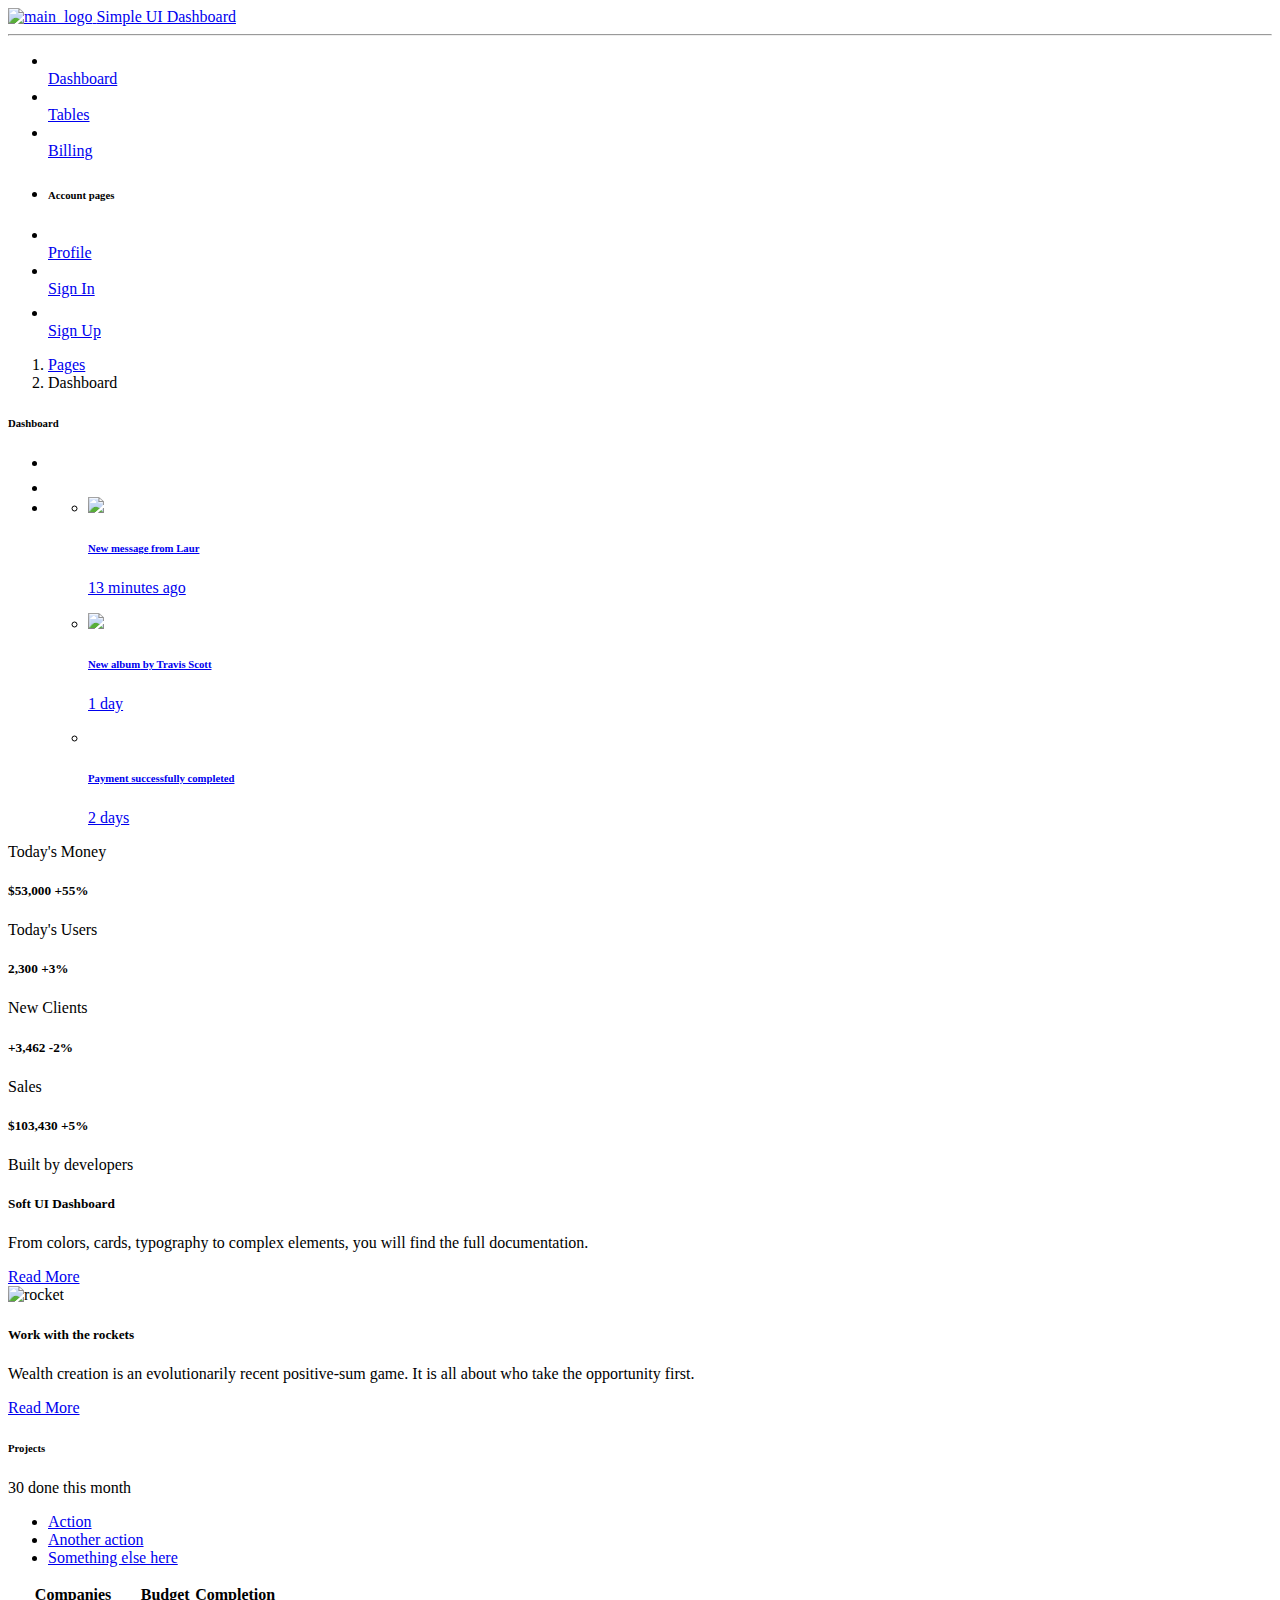
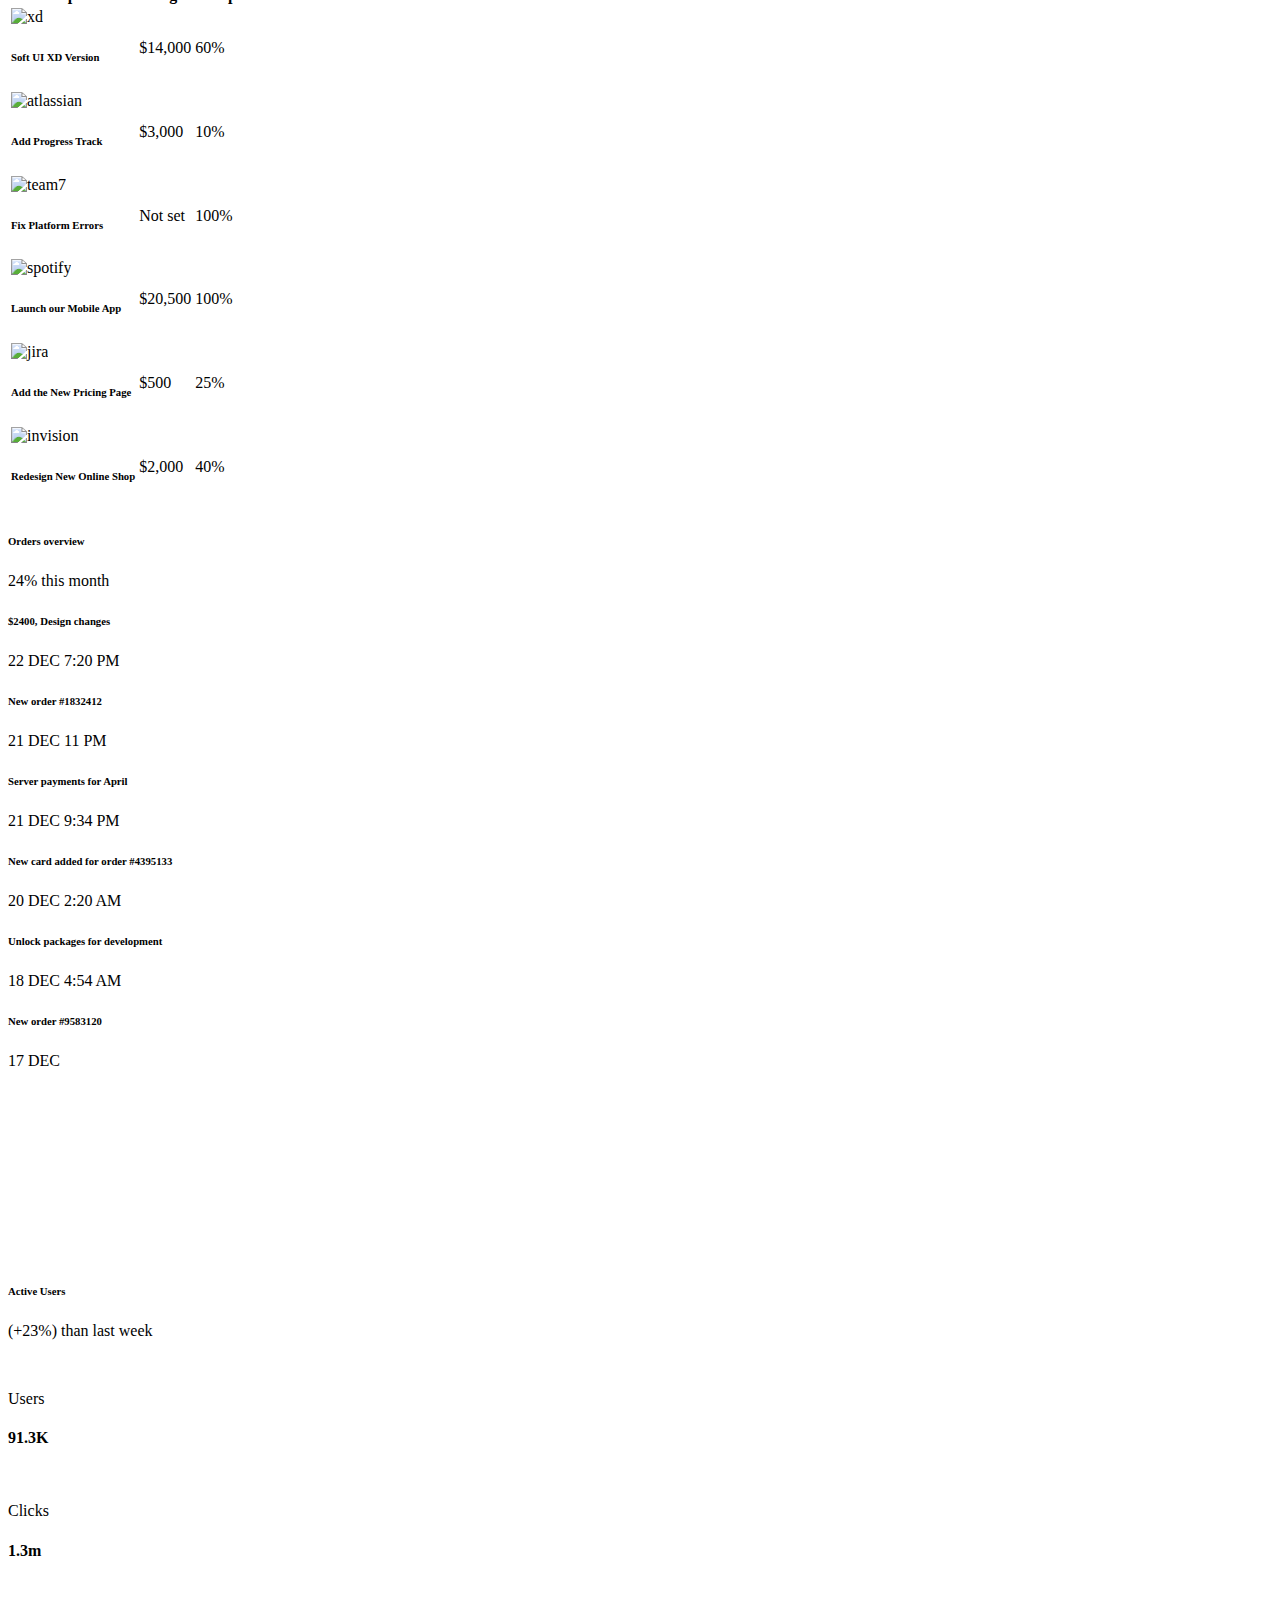
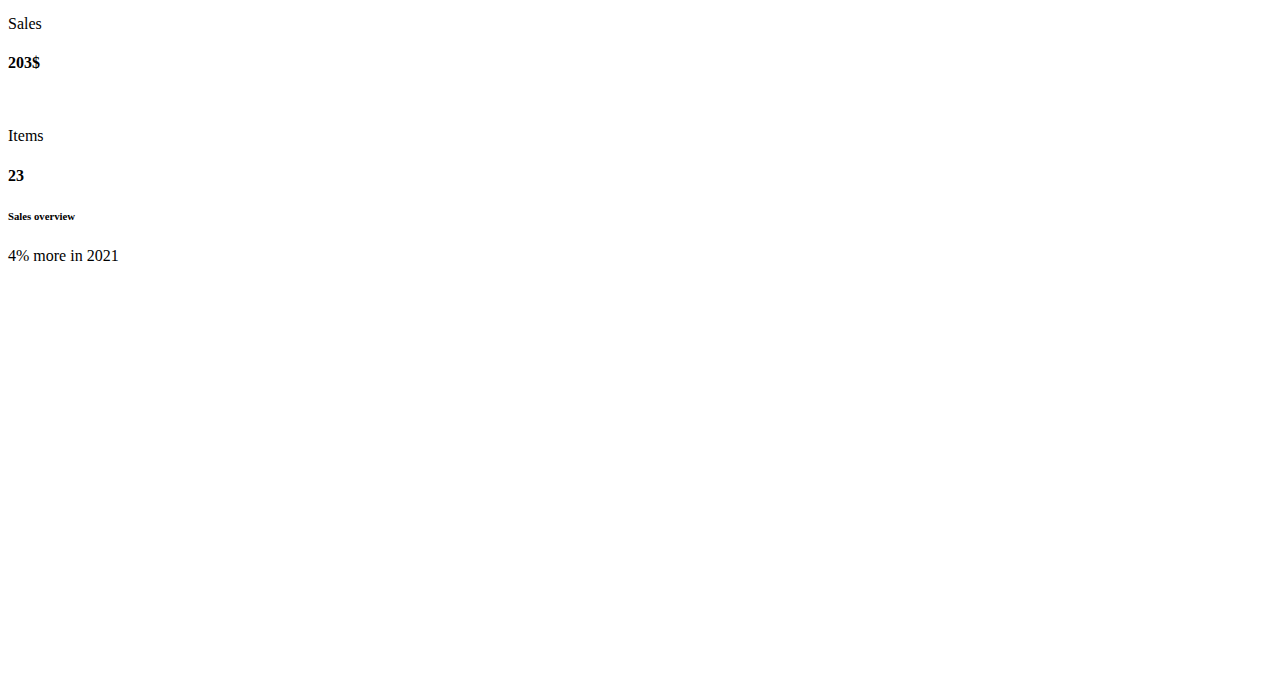
==== index.html @ 433b6c91 "fixed file names again" ====
<!DOCTYPE html>
<html lang="en">

<head>
  <meta charset="utf-8" />
  <meta name="viewport" content="width=device-width, initial-scale=1, shrink-to-fit=no">
  <link rel="apple-touch-icon" sizes="76x76" href="../assets/img/apple-icon.png">
  <link rel="icon" type="image/png" href="../assets/img/favicon.png">
  <title>
    Soft UI Dashboard by Creative Tim
  </title>
  <!--     Fonts and icons     -->
  <link href="https://fonts.googleapis.com/css?family=Open+Sans:300,400,600,700" rel="stylesheet" />
  <!-- Nucleo Icons -->
  <link href="../assets/css/nucleo-icons.css" rel="stylesheet" />
  <link href="../assets/css/nucleo-svg.css" rel="stylesheet" />
  <!-- Font Awesome Icons -->
  <script src="https://kit.fontawesome.com/42d5adcbca.js" crossorigin="anonymous"></script>
  <link href="../assets/css/nucleo-svg.css" rel="stylesheet" />
  <!-- CSS Files -->
  <link id="pagestyle" href="../assets/css/soft-ui-dashboard.css?v=1.0.7" rel="stylesheet" />
  <!-- Nepcha Analytics (nepcha.com) -->
  <!-- Nepcha is a easy-to-use web analytics. No cookies and fully compliant with GDPR, CCPA and PECR. -->
  <script defer data-site="YOUR_DOMAIN_HERE" src="https://api.nepcha.com/js/nepcha-analytics.js"></script>
</head>

<body class="g-sidenav-show  bg-gray-100">
  <aside class="sidenav navbar navbar-vertical navbar-expand-xs border-0 border-radius-xl my-3 fixed-start ms-3 " id="sidenav-main">
    <div class="sidenav-header">
      <i class="fas fa-times p-3 cursor-pointer text-secondary opacity-5 position-absolute end-0 top-0 d-none d-xl-none" aria-hidden="true" id="iconSidenav"></i>
      <a class="navbar-brand m-0" href=" https://demos.creative-tim.com/soft-ui-dashboard/pages/dashboard.html " target="_blank">
        <img src="../assets/img/logo-ct-dark.png" class="navbar-brand-img h-100" alt="main_logo">
        <span class="ms-1 font-weight-bold">Simple UI Dashboard</span>
      </a>
    </div>
    <hr class="horizontal dark mt-0">
    <div class="collapse navbar-collapse  w-auto " id="sidenav-collapse-main">
      <ul class="navbar-nav">
        <li class="nav-item">
          <a class="nav-link  active" href="../pages/dashboard.html">
            <div class="icon icon-shape icon-sm shadow border-radius-md bg-white text-center me-2 d-flex align-items-center justify-content-center">
              <svg width="12px" height="12px" viewBox="0 0 45 40" version="1.1" xmlns="http://www.w3.org/2000/svg" xmlns:xlink="http://www.w3.org/1999/xlink">
                <title>shop </title>
                <g stroke="none" stroke-width="1" fill="none" fill-rule="evenodd">
                  <g transform="translate(-1716.000000, -439.000000)" fill="#FFFFFF" fill-rule="nonzero">
                    <g transform="translate(1716.000000, 291.000000)">
                      <g transform="translate(0.000000, 148.000000)">
                        <path class="color-background opacity-6" d="M46.7199583,10.7414583 L40.8449583,0.949791667 C40.4909749,0.360605034 39.8540131,0 39.1666667,0 L7.83333333,0 C7.1459869,0 6.50902508,0.360605034 6.15504167,0.949791667 L0.280041667,10.7414583 C0.0969176761,11.0460037 -1.23209662e-05,11.3946378 -1.23209662e-05,11.75 C-0.00758042603,16.0663731 3.48367543,19.5725301 7.80004167,19.5833333 L7.81570833,19.5833333 C9.75003686,19.5882688 11.6168794,18.8726691 13.0522917,17.5760417 C16.0171492,20.2556967 20.5292675,20.2556967 23.494125,17.5760417 C26.4604562,20.2616016 30.9794188,20.2616016 33.94575,17.5760417 C36.2421905,19.6477597 39.5441143,20.1708521 42.3684437,18.9103691 C45.1927731,17.649886 47.0084685,14.8428276 47.0000295,11.75 C47.0000295,11.3946378 46.9030823,11.0460037 46.7199583,10.7414583 Z"></path>
                        <path class="color-background" d="M39.198,22.4912623 C37.3776246,22.4928106 35.5817531,22.0149171 33.951625,21.0951667 L33.92225,21.1107282 C31.1430221,22.6838032 27.9255001,22.9318916 24.9844167,21.7998837 C24.4750389,21.605469 23.9777983,21.3722567 23.4960833,21.1018359 L23.4745417,21.1129513 C20.6961809,22.6871153 17.4786145,22.9344611 14.5386667,21.7998837 C14.029926,21.6054643 13.533337,21.3722507 13.0522917,21.1018359 C11.4250962,22.0190609 9.63246555,22.4947009 7.81570833,22.4912623 C7.16510551,22.4842162 6.51607673,22.4173045 5.875,22.2911849 L5.875,44.7220845 C5.875,45.9498589 6.7517757,46.9451667 7.83333333,46.9451667 L19.5833333,46.9451667 L19.5833333,33.6066734 L27.4166667,33.6066734 L27.4166667,46.9451667 L39.1666667,46.9451667 C40.2482243,46.9451667 41.125,45.9498589 41.125,44.7220845 L41.125,22.2822926 C40.4887822,22.4116582 39.8442868,22.4815492 39.198,22.4912623 Z"></path>
                      </g>
                    </g>
                  </g>
                </g>
              </svg>
            </div>
            <span class="nav-link-text ms-1">Dashboard</span>
          </a>
        </li>
        <li class="nav-item">
          <a class="nav-link  " href="../pages/tables.html">
            <div class="icon icon-shape icon-sm shadow border-radius-md bg-white text-center me-2 d-flex align-items-center justify-content-center">
              <svg width="12px" height="12px" viewBox="0 0 42 42" version="1.1" xmlns="http://www.w3.org/2000/svg" xmlns:xlink="http://www.w3.org/1999/xlink">
                <title>office</title>
                <g stroke="none" stroke-width="1" fill="none" fill-rule="evenodd">
                  <g transform="translate(-1869.000000, -293.000000)" fill="#FFFFFF" fill-rule="nonzero">
                    <g transform="translate(1716.000000, 291.000000)">
                      <g id="office" transform="translate(153.000000, 2.000000)">
                        <path class="color-background opacity-6" d="M12.25,17.5 L8.75,17.5 L8.75,1.75 C8.75,0.78225 9.53225,0 10.5,0 L31.5,0 C32.46775,0 33.25,0.78225 33.25,1.75 L33.25,12.25 L29.75,12.25 L29.75,3.5 L12.25,3.5 L12.25,17.5 Z"></path>
                        <path class="color-background" d="M40.25,14 L24.5,14 C23.53225,14 22.75,14.78225 22.75,15.75 L22.75,38.5 L19.25,38.5 L19.25,22.75 C19.25,21.78225 18.46775,21 17.5,21 L1.75,21 C0.78225,21 0,21.78225 0,22.75 L0,40.25 C0,41.21775 0.78225,42 1.75,42 L40.25,42 C41.21775,42 42,41.21775 42,40.25 L42,15.75 C42,14.78225 41.21775,14 40.25,14 Z M12.25,36.75 L7,36.75 L7,33.25 L12.25,33.25 L12.25,36.75 Z M12.25,29.75 L7,29.75 L7,26.25 L12.25,26.25 L12.25,29.75 Z M35,36.75 L29.75,36.75 L29.75,33.25 L35,33.25 L35,36.75 Z M35,29.75 L29.75,29.75 L29.75,26.25 L35,26.25 L35,29.75 Z M35,22.75 L29.75,22.75 L29.75,19.25 L35,19.25 L35,22.75 Z"></path>
                      </g>
                    </g>
                  </g>
                </g>
              </svg>
            </div>
            <span class="nav-link-text ms-1">Tables</span>
          </a>
        </li>
        <li class="nav-item">
          <a class="nav-link  " href="../pages/billing.html">
            <div class="icon icon-shape icon-sm shadow border-radius-md bg-white text-center me-2 d-flex align-items-center justify-content-center">
              <svg width="12px" height="12px" viewBox="0 0 43 36" version="1.1" xmlns="http://www.w3.org/2000/svg" xmlns:xlink="http://www.w3.org/1999/xlink">
                <title>credit-card</title>
                <g stroke="none" stroke-width="1" fill="none" fill-rule="evenodd">
                  <g transform="translate(-2169.000000, -745.000000)" fill="#FFFFFF" fill-rule="nonzero">
                    <g transform="translate(1716.000000, 291.000000)">
                      <g transform="translate(453.000000, 454.000000)">
                        <path class="color-background opacity-6" d="M43,10.7482083 L43,3.58333333 C43,1.60354167 41.3964583,0 39.4166667,0 L3.58333333,0 C1.60354167,0 0,1.60354167 0,3.58333333 L0,10.7482083 L43,10.7482083 Z"></path>
                        <path class="color-background" d="M0,16.125 L0,32.25 C0,34.2297917 1.60354167,35.8333333 3.58333333,35.8333333 L39.4166667,35.8333333 C41.3964583,35.8333333 43,34.2297917 43,32.25 L43,16.125 L0,16.125 Z M19.7083333,26.875 L7.16666667,26.875 L7.16666667,23.2916667 L19.7083333,23.2916667 L19.7083333,26.875 Z M35.8333333,26.875 L28.6666667,26.875 L28.6666667,23.2916667 L35.8333333,23.2916667 L35.8333333,26.875 Z"></path>
                      </g>
                    </g>
                  </g>
                </g>
              </svg>
            </div>
            <span class="nav-link-text ms-1">Billing</span>
          </a>
        </li>
        <li class="nav-item mt-3">
          <h6 class="ps-4 ms-2 text-uppercase text-xs font-weight-bolder opacity-6">Account pages</h6>
        </li>
        <li class="nav-item">
          <a class="nav-link  " href="../pages/profile.html">
            <div class="icon icon-shape icon-sm shadow border-radius-md bg-white text-center me-2 d-flex align-items-center justify-content-center">
              <svg width="12px" height="12px" viewBox="0 0 46 42" version="1.1" xmlns="http://www.w3.org/2000/svg" xmlns:xlink="http://www.w3.org/1999/xlink">
                <title>customer-support</title>
                <g stroke="none" stroke-width="1" fill="none" fill-rule="evenodd">
                  <g transform="translate(-1717.000000, -291.000000)" fill="#FFFFFF" fill-rule="nonzero">
                    <g transform="translate(1716.000000, 291.000000)">
                      <g transform="translate(1.000000, 0.000000)">
                        <path class="color-background opacity-6" d="M45,0 L26,0 C25.447,0 25,0.447 25,1 L25,20 C25,20.379 25.214,20.725 25.553,20.895 C25.694,20.965 25.848,21 26,21 C26.212,21 26.424,20.933 26.6,20.8 L34.333,15 L45,15 C45.553,15 46,14.553 46,14 L46,1 C46,0.447 45.553,0 45,0 Z"></path>
                        <path class="color-background" d="M22.883,32.86 C20.761,32.012 17.324,31 13,31 C8.676,31 5.239,32.012 3.116,32.86 C1.224,33.619 0,35.438 0,37.494 L0,41 C0,41.553 0.447,42 1,42 L25,42 C25.553,42 26,41.553 26,41 L26,37.494 C26,35.438 24.776,33.619 22.883,32.86 Z"></path>
                        <path class="color-background" d="M13,28 C17.432,28 21,22.529 21,18 C21,13.589 17.411,10 13,10 C8.589,10 5,13.589 5,18 C5,22.529 8.568,28 13,28 Z"></path>
                      </g>
                    </g>
                  </g>
                </g>
              </svg>
            </div>
            <span class="nav-link-text ms-1">Profile</span>
          </a>
        </li>
        <li class="nav-item">
          <a class="nav-link  " href="../pages/sign-in.html">
            <div class="icon icon-shape icon-sm shadow border-radius-md bg-white text-center me-2 d-flex align-items-center justify-content-center">
              <svg width="12px" height="12px" viewBox="0 0 40 44" version="1.1" xmlns="http://www.w3.org/2000/svg" xmlns:xlink="http://www.w3.org/1999/xlink">
                <title>document</title>
                <g stroke="none" stroke-width="1" fill="none" fill-rule="evenodd">
                  <g transform="translate(-1870.000000, -591.000000)" fill="#FFFFFF" fill-rule="nonzero">
                    <g transform="translate(1716.000000, 291.000000)">
                      <g transform="translate(154.000000, 300.000000)">
                        <path class="color-background opacity-6" d="M40,40 L36.3636364,40 L36.3636364,3.63636364 L5.45454545,3.63636364 L5.45454545,0 L38.1818182,0 C39.1854545,0 40,0.814545455 40,1.81818182 L40,40 Z"></path>
                        <path class="color-background" d="M30.9090909,7.27272727 L1.81818182,7.27272727 C0.814545455,7.27272727 0,8.08727273 0,9.09090909 L0,41.8181818 C0,42.8218182 0.814545455,43.6363636 1.81818182,43.6363636 L30.9090909,43.6363636 C31.9127273,43.6363636 32.7272727,42.8218182 32.7272727,41.8181818 L32.7272727,9.09090909 C32.7272727,8.08727273 31.9127273,7.27272727 30.9090909,7.27272727 Z M18.1818182,34.5454545 L7.27272727,34.5454545 L7.27272727,30.9090909 L18.1818182,30.9090909 L18.1818182,34.5454545 Z M25.4545455,27.2727273 L7.27272727,27.2727273 L7.27272727,23.6363636 L25.4545455,23.6363636 L25.4545455,27.2727273 Z M25.4545455,20 L7.27272727,20 L7.27272727,16.3636364 L25.4545455,16.3636364 L25.4545455,20 Z"></path>
                      </g>
                    </g>
                  </g>
                </g>
              </svg>
            </div>
           <span class="nav-link-text ms-1">Sign In</span>
          </a>
        </li>
        <li class="nav-item">
          <a class="nav-link  " href="../pages/sign-up.html">
            <div class="icon icon-shape icon-sm shadow border-radius-md bg-white text-center me-2 d-flex align-items-center justify-content-center">
              <svg width="12px" height="20px" viewBox="0 0 40 40" version="1.1" xmlns="http://www.w3.org/2000/svg" xmlns:xlink="http://www.w3.org/1999/xlink">
                <title>spaceship</title>
                <g stroke="none" stroke-width="1" fill="none" fill-rule="evenodd">
                  <g transform="translate(-1720.000000, -592.000000)" fill="#FFFFFF" fill-rule="nonzero">
                    <g transform="translate(1716.000000, 291.000000)">
                      <g transform="translate(4.000000, 301.000000)">
                        <path class="color-background" d="M39.3,0.706666667 C38.9660984,0.370464027 38.5048767,0.192278529 38.0316667,0.216666667 C14.6516667,1.43666667 6.015,22.2633333 5.93166667,22.4733333 C5.68236407,23.0926189 5.82664679,23.8009159 6.29833333,24.2733333 L15.7266667,33.7016667 C16.2013871,34.1756798 16.9140329,34.3188658 17.535,34.065 C17.7433333,33.98 38.4583333,25.2466667 39.7816667,1.97666667 C39.8087196,1.50414529 39.6335979,1.04240574 39.3,0.706666667 Z M25.69,19.0233333 C24.7367525,19.9768687 23.3029475,20.2622391 22.0572426,19.7463614 C20.8115377,19.2304837 19.9992882,18.0149658 19.9992882,16.6666667 C19.9992882,15.3183676 20.8115377,14.1028496 22.0572426,13.5869719 C23.3029475,13.0710943 24.7367525,13.3564646 25.69,14.31 C26.9912731,15.6116662 26.9912731,17.7216672 25.69,19.0233333 L25.69,19.0233333 Z"></path>
                        <path class="color-background opacity-6" d="M1.855,31.4066667 C3.05106558,30.2024182 4.79973884,29.7296005 6.43969145,30.1670277 C8.07964407,30.6044549 9.36054508,31.8853559 9.7979723,33.5253085 C10.2353995,35.1652612 9.76258177,36.9139344 8.55833333,38.11 C6.70666667,39.9616667 0,40 0,40 C0,40 0,33.2566667 1.855,31.4066667 Z"></path>
                        <path class="color-background opacity-6" d="M17.2616667,3.90166667 C12.4943643,3.07192755 7.62174065,4.61673894 4.20333333,8.04166667 C3.31200265,8.94126033 2.53706177,9.94913142 1.89666667,11.0416667 C1.5109569,11.6966059 1.61721591,12.5295394 2.155,13.0666667 L5.47,16.3833333 C8.55036617,11.4946947 12.5559074,7.25476565 17.2616667,3.90166667 L17.2616667,3.90166667 Z"></path>
                        <path class="color-background opacity-6" d="M36.0983333,22.7383333 C36.9280725,27.5056357 35.3832611,32.3782594 31.9583333,35.7966667 C31.0587397,36.6879974 30.0508686,37.4629382 28.9583333,38.1033333 C28.3033941,38.4890431 27.4704606,38.3827841 26.9333333,37.845 L23.6166667,34.53 C28.5053053,31.4496338 32.7452344,27.4440926 36.0983333,22.7383333 L36.0983333,22.7383333 Z"></path>
                      </g>
                    </g>
                  </g>
                </g>
              </svg>
            </div>
            <span class="nav-link-text ms-1">Sign Up</span>
          </a>
        </li>
      </ul>
    </div>
  </aside>



  <main class="main-content position-relative max-height-vh-100 h-100 border-radius-lg ">
    <!-- Navbar -->
    <nav class="navbar navbar-main navbar-expand-lg px-0 mx-4 shadow-none border-radius-xl" id="navbarBlur" navbar-scroll="true">
      <div class="container-fluid py-1 px-3">
        <nav aria-label="breadcrumb">
          <ol class="breadcrumb bg-transparent mb-0 pb-0 pt-1 px-0 me-sm-6 me-5">
            <li class="breadcrumb-item text-sm"><a class="opacity-5 text-dark" href="javascript:;">Pages</a></li>
            <li class="breadcrumb-item text-sm text-dark active" aria-current="page">Dashboard</li>
          </ol>
          <h6 class="font-weight-bolder mb-0">Dashboard</h6>
        </nav>
        <div class="collapse navbar-collapse mt-sm-0 mt-2 me-md-0 me-sm-4" id="navbar">
          <div class="ms-md-auto pe-md-3 d-flex align-items-center">
          </div>
          <ul class="navbar-nav  justify-content-end">

            <li class="nav-item d-xl-none ps-3 d-flex align-items-center">
              <a href="javascript:;" class="nav-link text-body p-0" id="iconNavbarSidenav">
                <div class="sidenav-toggler-inner">
                  <i class="sidenav-toggler-line"></i>
                  <i class="sidenav-toggler-line"></i>
                  <i class="sidenav-toggler-line"></i>
                </div>
              </a>
            </li>
            <li class="nav-item px-3 d-flex align-items-center">
              <a href="javascript:;" class="nav-link text-body p-0">
                <i class="fa fa-cog fixed-plugin-button-nav cursor-pointer"></i>
              </a>
            </li>
            <li class="nav-item dropdown pe-2 d-flex align-items-center">
              <a href="javascript:;" class="nav-link text-body p-0" id="dropdownMenuButton" data-bs-toggle="dropdown" aria-expanded="false">
                <i class="fa fa-bell cursor-pointer"></i>
              </a>
              <ul class="dropdown-menu  dropdown-menu-end  px-2 py-3 me-sm-n4" aria-labelledby="dropdownMenuButton">
                <li class="mb-2">
                  <a class="dropdown-item border-radius-md" href="javascript:;">
                    <div class="d-flex py-1">
                      <div class="my-auto">
                        <img src="../assets/img/team-2.jpg" class="avatar avatar-sm  me-3 ">
                      </div>
                      <div class="d-flex flex-column justify-content-center">
                        <h6 class="text-sm font-weight-normal mb-1">
                          <span class="font-weight-bold">New message</span> from Laur
                        </h6>
                        <p class="text-xs text-secondary mb-0 ">
                          <i class="fa fa-clock me-1"></i>
                          13 minutes ago
                        </p>
                      </div>
                    </div>
                  </a>
                </li>
                <li class="mb-2">
                  <a class="dropdown-item border-radius-md" href="javascript:;">
                    <div class="d-flex py-1">
                      <div class="my-auto">
                        <img src="../assets/img/small-logos/logo-spotify.svg" class="avatar avatar-sm bg-gradient-dark  me-3 ">
                      </div>
                      <div class="d-flex flex-column justify-content-center">
                        <h6 class="text-sm font-weight-normal mb-1">
                          <span class="font-weight-bold">New album</span> by Travis Scott
                        </h6>
                        <p class="text-xs text-secondary mb-0 ">
                          <i class="fa fa-clock me-1"></i>
                          1 day
                        </p>
                      </div>
                    </div>
                  </a>
                </li>
                <li>
                  <a class="dropdown-item border-radius-md" href="javascript:;">
                    <div class="d-flex py-1">
                      <div class="avatar avatar-sm bg-gradient-secondary  me-3  my-auto">
                        <svg width="12px" height="12px" viewBox="0 0 43 36" version="1.1" xmlns="http://www.w3.org/2000/svg" xmlns:xlink="http://www.w3.org/1999/xlink">
                          <title>credit-card</title>
                          <g stroke="none" stroke-width="1" fill="none" fill-rule="evenodd">
                            <g transform="translate(-2169.000000, -745.000000)" fill="#FFFFFF" fill-rule="nonzero">
                              <g transform="translate(1716.000000, 291.000000)">
                                <g transform="translate(453.000000, 454.000000)">
                                  <path class="color-background" d="M43,10.7482083 L43,3.58333333 C43,1.60354167 41.3964583,0 39.4166667,0 L3.58333333,0 C1.60354167,0 0,1.60354167 0,3.58333333 L0,10.7482083 L43,10.7482083 Z" opacity="0.593633743"></path>
                                  <path class="color-background" d="M0,16.125 L0,32.25 C0,34.2297917 1.60354167,35.8333333 3.58333333,35.8333333 L39.4166667,35.8333333 C41.3964583,35.8333333 43,34.2297917 43,32.25 L43,16.125 L0,16.125 Z M19.7083333,26.875 L7.16666667,26.875 L7.16666667,23.2916667 L19.7083333,23.2916667 L19.7083333,26.875 Z M35.8333333,26.875 L28.6666667,26.875 L28.6666667,23.2916667 L35.8333333,23.2916667 L35.8333333,26.875 Z"></path>
                                </g>
                              </g>
                            </g>
                          </g>
                        </svg>
                      </div>
                      <div class="d-flex flex-column justify-content-center">
                        <h6 class="text-sm font-weight-normal mb-1">
                          Payment successfully completed
                        </h6>
                        <p class="text-xs text-secondary mb-0 ">
                          <i class="fa fa-clock me-1"></i>
                          2 days
                        </p>
                      </div>
                    </div>
                  </a>
                </li>
              </ul>
            </li>
          </ul>
        </div>
      </div>
    </nav>
    <!-- End Navbar -->



    <div class="container-fluid py-4">


      <div class="row">


        <div class="col-xl-3 col-sm-6 mb-xl-0 mb-4">
          <div class="card">
            <div class="card-body p-3">
              <div class="row">
                <div class="col-8">
                  <div class="numbers">
                    <p class="text-sm mb-0 text-capitalize font-weight-bold">Today's Money</p>
                    <h5 class="font-weight-bolder mb-0">
                      $53,000
                      <span class="text-success text-sm font-weight-bolder">+55%</span>
                    </h5>
                  </div>
                </div>
              </div>
            </div>
          </div>
        </div>


        <div class="col-xl-3 col-sm-6 mb-xl-0 mb-4">
          <div class="card">
            <div class="card-body p-3">
              <div class="row">
                <div class="col-8">
                  <div class="numbers">
                    <p class="text-sm mb-0 text-capitalize font-weight-bold">Today's Users</p>
                    <h5 class="font-weight-bolder mb-0">
                      2,300
                      <span class="text-success text-sm font-weight-bolder">+3%</span>
                    </h5>
                  </div>
                </div>
              </div>
            </div>
          </div>
        </div>


        <div class="col-xl-3 col-sm-6 mb-xl-0 mb-4">
          <div class="card">
            <div class="card-body p-3">
              <div class="row">
                <div class="col-8">
                  <div class="numbers">
                    <p class="text-sm mb-0 text-capitalize font-weight-bold">New Clients</p>
                    <h5 class="font-weight-bolder mb-0">
                      +3,462
                      <span class="text-danger text-sm font-weight-bolder">-2%</span>
                    </h5>
                  </div>
                </div>
              </div>
            </div>
          </div>
        </div>


        <div class="col-xl-3 col-sm-6">
          <div class="card">
            <div class="card-body p-3">
              <div class="row">
                <div class="col-8">
                  <div class="numbers">
                    <p class="text-sm mb-0 text-capitalize font-weight-bold">Sales</p>
                    <h5 class="font-weight-bolder mb-0">
                      $103,430
                      <span class="text-success text-sm font-weight-bolder">+5%</span>
                    </h5>
                  </div>
                </div>
              </div>
            </div>
          </div>
        </div>


      </div>


      <div class="row mt-4">


        <div class="col-lg-7 mb-lg-0 mb-4">
          <div class="card">
            <div class="card-body p-3">
              <div class="row">
                <div class="col-lg-6">
                  <div class="d-flex flex-column h-100">
                    <p class="mb-1 pt-2 text-bold">Built by developers</p>
                    <h5 class="font-weight-bolder">Soft UI Dashboard</h5>
                    <p class="mb-5">From colors, cards, typography to complex elements, you will find the full documentation.</p>
                    <a class="text-body text-sm font-weight-bold mb-0 icon-move-right mt-auto" href="javascript:;">
                      Read More
                      <i class="fas fa-arrow-right text-sm ms-1" aria-hidden="true"></i>
                    </a>
                  </div>
                </div>
                <div class="col-lg-5 ms-auto text-center mt-5 mt-lg-0">
                  <div class="bg-gradient-primary border-radius-lg h-100">
                    <div class="position-relative d-flex align-items-center justify-content-center h-100">
                      <img class="w-100 position-relative z-index-2 pt-4" src="../assets/img/illustrations/rocket-white.png" alt="rocket">
                    </div>
                  </div>
                </div>
              </div>
            </div>
          </div>
        </div>


        <div class="col-lg-5">
          <div class="card h-100 p-3">
            <div class="overflow-hidden position-relative border-radius-lg bg-cover h-100" style="background-image: url('../assets/img/ivancik.jpg');">
              <span class="mask bg-gradient-dark"></span>
              <div class="card-body position-relative z-index-1 d-flex flex-column h-100 p-3">
                <h5 class="text-white font-weight-bolder mb-4 pt-2">Work with the rockets</h5>
                <p class="text-white">Wealth creation is an evolutionarily recent positive-sum game. It is all about who take the opportunity first.</p>
                <a class="text-white text-sm font-weight-bold mb-0 icon-move-right mt-auto" href="javascript:;">
                  Read More
                  <i class="fas fa-arrow-right text-sm ms-1" aria-hidden="true"></i>
                </a>
              </div>
            </div>
          </div>
        </div>


      </div>


  


      <div class="row my-4">
        <div class="col-lg-8 col-md-6 mb-md-0 mb-4">
          <div class="card">
            <div class="card-header pb-0">
              <div class="row">


                <div class="col-lg-6 col-7">
                  <h6>Projects</h6>
                  <p class="text-sm mb-0">
                    <i class="fa fa-check text-info" aria-hidden="true"></i>
                    <span class="font-weight-bold ms-1">30 done</span> this month
                  </p>
                </div>


                <div class="col-lg-6 col-5 my-auto text-end">
                  <div class="dropdown float-lg-end pe-4">
                    <a class="cursor-pointer" id="dropdownTable" data-bs-toggle="dropdown" aria-expanded="false">
                      <i class="fa fa-ellipsis-v text-secondary"></i>
                    </a>
                    <ul class="dropdown-menu px-2 py-3 ms-sm-n4 ms-n5" aria-labelledby="dropdownTable">
                      <li><a class="dropdown-item border-radius-md" href="javascript:;">Action</a></li>
                      <li><a class="dropdown-item border-radius-md" href="javascript:;">Another action</a></li>
                      <li><a class="dropdown-item border-radius-md" href="javascript:;">Something else here</a></li>
                    </ul>
                  </div>
                </div>
              </div>
            </div>


            <div class="card-body px-0 pb-2">
              <div class="table-responsive">
                <table class="table align-items-center mb-0">
                  <thead>
                    <tr>
                      <th class="text-uppercase text-secondary text-xxs font-weight-bolder opacity-7">Companies</th>
                      <th class="text-center text-uppercase text-secondary text-xxs font-weight-bolder opacity-7">Budget</th>
                      <th class="text-center text-uppercase text-secondary text-xxs font-weight-bolder opacity-7">Completion</th>
                    </tr>
                  </thead>
                  
                  <tbody>
                    <tr>
                      <td>
                        <div class="d-flex px-2 py-1">
                          <div>
                            <img src="../assets/img/small-logos/logo-xd.svg" class="avatar avatar-sm me-3" alt="xd">
                          </div>
                          <div class="d-flex flex-column justify-content-center">
                            <h6 class="mb-0 text-sm">Soft UI XD Version</h6>
                          </div>
                        </div>
                      </td>

                

                      <td class="align-middle text-center text-sm">
                        <span class="text-xs font-weight-bold"> $14,000 </span>
                      </td>

                      <td class="align-middle">
                        <div class="progress-wrapper w-75 mx-auto">
                          <div class="progress-info">
                            <div class="progress-percentage">
                              <span class="text-xs font-weight-bold">60%</span>
                            </div>
                          </div>
                          <div class="progress">
                            <div class="progress-bar bg-gradient-info w-60" role="progressbar" aria-valuenow="60" aria-valuemin="0" aria-valuemax="100"></div>
                          </div>
                        </div>
                      </td>
                    </tr>


                    <tr>
                      <td>
                        <div class="d-flex px-2 py-1">
                          <div>
                            <img src="../assets/img/small-logos/logo-atlassian.svg" class="avatar avatar-sm me-3" alt="atlassian">
                          </div>
                          <div class="d-flex flex-column justify-content-center">
                            <h6 class="mb-0 text-sm">Add Progress Track</h6>
                          </div>
                        </div>
                      </td>

                      <td class="align-middle text-center text-sm">
                        <span class="text-xs font-weight-bold"> $3,000 </span>
                      </td>
                      <td class="align-middle">
                        <div class="progress-wrapper w-75 mx-auto">
                          <div class="progress-info">
                            <div class="progress-percentage">
                              <span class="text-xs font-weight-bold">10%</span>
                            </div>
                          </div>
                          <div class="progress">
                            <div class="progress-bar bg-gradient-info w-10" role="progressbar" aria-valuenow="10" aria-valuemin="0" aria-valuemax="100"></div>
                          </div>
                        </div>
                      </td>
                    </tr>


                    <tr>
                      <td>
                        <div class="d-flex px-2 py-1">
                          <div>
                            <img src="../assets/img/small-logos/logo-slack.svg" class="avatar avatar-sm me-3" alt="team7">
                          </div>
                          <div class="d-flex flex-column justify-content-center">
                            <h6 class="mb-0 text-sm">Fix Platform Errors</h6>
                          </div>
                        </div>
                      </td>
                      
                      <td class="align-middle text-center text-sm">
                        <span class="text-xs font-weight-bold"> Not set </span>
                      </td>
                      <td class="align-middle">
                        <div class="progress-wrapper w-75 mx-auto">
                          <div class="progress-info">
                            <div class="progress-percentage">
                              <span class="text-xs font-weight-bold">100%</span>
                            </div>
                          </div>
                          <div class="progress">
                            <div class="progress-bar bg-gradient-success w-100" role="progressbar" aria-valuenow="100" aria-valuemin="0" aria-valuemax="100"></div>
                          </div>
                        </div>
                      </td>
                    </tr>


                    <tr>
                      <td>
                        <div class="d-flex px-2 py-1">
                          <div>
                            <img src="../assets/img/small-logos/logo-spotify.svg" class="avatar avatar-sm me-3" alt="spotify">
                          </div>
                          <div class="d-flex flex-column justify-content-center">
                            <h6 class="mb-0 text-sm">Launch our Mobile App</h6>
                          </div>
                        </div>
                      </td>
                     
                      <td class="align-middle text-center text-sm">
                        <span class="text-xs font-weight-bold"> $20,500 </span>
                      </td>
                      <td class="align-middle">
                        <div class="progress-wrapper w-75 mx-auto">
                          <div class="progress-info">
                            <div class="progress-percentage">
                              <span class="text-xs font-weight-bold">100%</span>
                            </div>
                          </div>
                          <div class="progress">
                            <div class="progress-bar bg-gradient-success w-100" role="progressbar" aria-valuenow="100" aria-valuemin="0" aria-valuemax="100"></div>
                          </div>
                        </div>
                      </td>
                    </tr>


                    <tr>
                      <td>
                        <div class="d-flex px-2 py-1">
                          <div>
                            <img src="../assets/img/small-logos/logo-jira.svg" class="avatar avatar-sm me-3" alt="jira">
                          </div>
                          <div class="d-flex flex-column justify-content-center">
                            <h6 class="mb-0 text-sm">Add the New Pricing Page</h6>
                          </div>
                        </div>
                      </td>
                    
                      <td class="align-middle text-center text-sm">
                        <span class="text-xs font-weight-bold"> $500 </span>
                      </td>
                      <td class="align-middle">
                        <div class="progress-wrapper w-75 mx-auto">
                          <div class="progress-info">
                            <div class="progress-percentage">
                              <span class="text-xs font-weight-bold">25%</span>
                            </div>
                          </div>
                          <div class="progress">
                            <div class="progress-bar bg-gradient-info w-25" role="progressbar" aria-valuenow="25" aria-valuemin="0" aria-valuemax="25"></div>
                          </div>
                        </div>
                      </td>
                    </tr>


                    <tr>
                      <td>
                        <div class="d-flex px-2 py-1">
                          <div>
                            <img src="../assets/img/small-logos/logo-invision.svg" class="avatar avatar-sm me-3" alt="invision">
                          </div>
                          <div class="d-flex flex-column justify-content-center">
                            <h6 class="mb-0 text-sm">Redesign New Online Shop</h6>
                          </div>
                        </div>
                      </td>
                      
                      <td class="align-middle text-center text-sm">
                        <span class="text-xs font-weight-bold"> $2,000 </span>
                      </td>
                      <td class="align-middle">
                        <div class="progress-wrapper w-75 mx-auto">
                          <div class="progress-info">
                            <div class="progress-percentage">
                              <span class="text-xs font-weight-bold">40%</span>
                            </div>
                          </div>
                          <div class="progress">
                            <div class="progress-bar bg-gradient-info w-40" role="progressbar" aria-valuenow="40" aria-valuemin="0" aria-valuemax="40"></div>
                          </div>
                        </div>
                      </td>
                    </tr>
                  </tbody>
                </table>        
              </div>
            </div>
          </div>
        </div>


        <div class="col-lg-4 col-md-6">
          <div class="card h-100">
            <div class="card-header pb-0">
              <h6>Orders overview</h6>
              <p class="text-sm">
                <i class="fa fa-arrow-up text-success" aria-hidden="true"></i>
                <span class="font-weight-bold">24%</span> this month
              </p>
            </div>

            <div class="card-body p-3">
              <div class="timeline timeline-one-side">
                <div class="timeline-block mb-3">
                  <span class="timeline-step">
                    <i class="ni ni-bell-55 text-success text-gradient"></i>
                  </span>
                  <div class="timeline-content">
                    <h6 class="text-dark text-sm font-weight-bold mb-0">$2400, Design changes</h6>
                    <p class="text-secondary font-weight-bold text-xs mt-1 mb-0">22 DEC 7:20 PM</p>
                  </div>
                </div>


                <div class="timeline-block mb-3">
                  <span class="timeline-step">
                    <i class="ni ni-html5 text-danger text-gradient"></i>
                  </span>
                  <div class="timeline-content">
                    <h6 class="text-dark text-sm font-weight-bold mb-0">New order #1832412</h6>
                    <p class="text-secondary font-weight-bold text-xs mt-1 mb-0">21 DEC 11 PM</p>
                  </div>
                </div>


                <div class="timeline-block mb-3">
                  <span class="timeline-step">
                    <i class="ni ni-cart text-info text-gradient"></i>
                  </span>
                  <div class="timeline-content">
                    <h6 class="text-dark text-sm font-weight-bold mb-0">Server payments for April</h6>
                    <p class="text-secondary font-weight-bold text-xs mt-1 mb-0">21 DEC 9:34 PM</p>
                  </div>
                </div>


                <div class="timeline-block mb-3">
                  <span class="timeline-step">
                    <i class="ni ni-credit-card text-warning text-gradient"></i>
                  </span>
                  <div class="timeline-content">
                    <h6 class="text-dark text-sm font-weight-bold mb-0">New card added for order #4395133</h6>
                    <p class="text-secondary font-weight-bold text-xs mt-1 mb-0">20 DEC 2:20 AM</p>
                  </div>
                </div>


                <div class="timeline-block mb-3">
                  <span class="timeline-step">
                    <i class="ni ni-key-25 text-primary text-gradient"></i>
                  </span>
                  <div class="timeline-content">
                    <h6 class="text-dark text-sm font-weight-bold mb-0">Unlock packages for development</h6>
                    <p class="text-secondary font-weight-bold text-xs mt-1 mb-0">18 DEC 4:54 AM</p>
                  </div>
                </div>

                
                <div class="timeline-block">
                  <span class="timeline-step">
                    <i class="ni ni-money-coins text-dark text-gradient"></i>
                  </span>
                  <div class="timeline-content">
                    <h6 class="text-dark text-sm font-weight-bold mb-0">New order #9583120</h6>
                    <p class="text-secondary font-weight-bold text-xs mt-1 mb-0">17 DEC</p>
                  </div>
                </div>
              </div>
            </div>
          </div>
        </div>
      </div>
      <div class="row mt-4">
        <div class="col-lg-5 mb-lg-0 mb-4">
          <div class="card z-index-2">
            <div class="card-body p-3">


              <div class="bg-gradient-dark border-radius-lg py-3 pe-1 mb-3">
                <div class="chart">
                  <canvas id="chart-bars" class="chart-canvas" height="170"></canvas>
                </div>
              </div>


              <h6 class="ms-2 mt-4 mb-0"> Active Users </h6>
              <p class="text-sm ms-2"> (<span class="font-weight-bolder">+23%</span>) than last week </p>
              <div class="container border-radius-lg">
                <div class="row">

                  <div class="col-3 py-3 ps-0">
                    <div class="d-flex mb-2">
                      <div class="icon icon-shape icon-xxs shadow border-radius-sm bg-gradient-primary text-center me-2 d-flex align-items-center justify-content-center">
                        <svg width="10px" height="10px" viewBox="0 0 40 44" version="1.1" xmlns="http://www.w3.org/2000/svg" xmlns:xlink="http://www.w3.org/1999/xlink">
                          <title>document</title>
                          <g stroke="none" stroke-width="1" fill="none" fill-rule="evenodd">
                            <g transform="translate(-1870.000000, -591.000000)" fill="#FFFFFF" fill-rule="nonzero">
                              <g transform="translate(1716.000000, 291.000000)">
                                <g transform="translate(154.000000, 300.000000)">
                                  <path class="color-background" d="M40,40 L36.3636364,40 L36.3636364,3.63636364 L5.45454545,3.63636364 L5.45454545,0 L38.1818182,0 C39.1854545,0 40,0.814545455 40,1.81818182 L40,40 Z" opacity="0.603585379"></path>
                                  <path class="color-background" d="M30.9090909,7.27272727 L1.81818182,7.27272727 C0.814545455,7.27272727 0,8.08727273 0,9.09090909 L0,41.8181818 C0,42.8218182 0.814545455,43.6363636 1.81818182,43.6363636 L30.9090909,43.6363636 C31.9127273,43.6363636 32.7272727,42.8218182 32.7272727,41.8181818 L32.7272727,9.09090909 C32.7272727,8.08727273 31.9127273,7.27272727 30.9090909,7.27272727 Z M18.1818182,34.5454545 L7.27272727,34.5454545 L7.27272727,30.9090909 L18.1818182,30.9090909 L18.1818182,34.5454545 Z M25.4545455,27.2727273 L7.27272727,27.2727273 L7.27272727,23.6363636 L25.4545455,23.6363636 L25.4545455,27.2727273 Z M25.4545455,20 L7.27272727,20 L7.27272727,16.3636364 L25.4545455,16.3636364 L25.4545455,20 Z"></path>
                                </g>
                              </g>
                            </g>
                          </g>
                        </svg>
                      </div>
                      <p class="text-xs mt-1 mb-0 font-weight-bold">Users</p>
                    </div>
                    <h4 class="font-weight-bolder">91.3K</h4>
                    <div class="progress w-75">
                      <div class="progress-bar bg-dark w-60" role="progressbar" aria-valuenow="60" aria-valuemin="0" aria-valuemax="100"></div>
                    </div>
                  </div>


                  <div class="col-3 py-3 ps-0">
                    <div class="d-flex mb-2">
                      <div class="icon icon-shape icon-xxs shadow border-radius-sm bg-gradient-info text-center me-2 d-flex align-items-center justify-content-center">
                        <svg width="10px" height="10px" viewBox="0 0 40 40" version="1.1" xmlns="http://www.w3.org/2000/svg" xmlns:xlink="http://www.w3.org/1999/xlink">
                          <title>spaceship</title>
                          <g stroke="none" stroke-width="1" fill="none" fill-rule="evenodd">
                            <g transform="translate(-1720.000000, -592.000000)" fill="#FFFFFF" fill-rule="nonzero">
                              <g transform="translate(1716.000000, 291.000000)">
                                <g transform="translate(4.000000, 301.000000)">
                                  <path class="color-background" d="M39.3,0.706666667 C38.9660984,0.370464027 38.5048767,0.192278529 38.0316667,0.216666667 C14.6516667,1.43666667 6.015,22.2633333 5.93166667,22.4733333 C5.68236407,23.0926189 5.82664679,23.8009159 6.29833333,24.2733333 L15.7266667,33.7016667 C16.2013871,34.1756798 16.9140329,34.3188658 17.535,34.065 C17.7433333,33.98 38.4583333,25.2466667 39.7816667,1.97666667 C39.8087196,1.50414529 39.6335979,1.04240574 39.3,0.706666667 Z M25.69,19.0233333 C24.7367525,19.9768687 23.3029475,20.2622391 22.0572426,19.7463614 C20.8115377,19.2304837 19.9992882,18.0149658 19.9992882,16.6666667 C19.9992882,15.3183676 20.8115377,14.1028496 22.0572426,13.5869719 C23.3029475,13.0710943 24.7367525,13.3564646 25.69,14.31 C26.9912731,15.6116662 26.9912731,17.7216672 25.69,19.0233333 L25.69,19.0233333 Z"></path>
                                  <path class="color-background" d="M1.855,31.4066667 C3.05106558,30.2024182 4.79973884,29.7296005 6.43969145,30.1670277 C8.07964407,30.6044549 9.36054508,31.8853559 9.7979723,33.5253085 C10.2353995,35.1652612 9.76258177,36.9139344 8.55833333,38.11 C6.70666667,39.9616667 0,40 0,40 C0,40 0,33.2566667 1.855,31.4066667 Z"></path>
                                  <path class="color-background" d="M17.2616667,3.90166667 C12.4943643,3.07192755 7.62174065,4.61673894 4.20333333,8.04166667 C3.31200265,8.94126033 2.53706177,9.94913142 1.89666667,11.0416667 C1.5109569,11.6966059 1.61721591,12.5295394 2.155,13.0666667 L5.47,16.3833333 C8.55036617,11.4946947 12.5559074,7.25476565 17.2616667,3.90166667 L17.2616667,3.90166667 Z" opacity="0.598539807"></path>
                                  <path class="color-background" d="M36.0983333,22.7383333 C36.9280725,27.5056357 35.3832611,32.3782594 31.9583333,35.7966667 C31.0587397,36.6879974 30.0508686,37.4629382 28.9583333,38.1033333 C28.3033941,38.4890431 27.4704606,38.3827841 26.9333333,37.845 L23.6166667,34.53 C28.5053053,31.4496338 32.7452344,27.4440926 36.0983333,22.7383333 L36.0983333,22.7383333 Z" opacity="0.598539807"></path>
                                </g>
                              </g>
                            </g>
                          </g>
                        </svg>
                      </div>
                      <p class="text-xs mt-1 mb-0 font-weight-bold">Clicks</p>
                    </div>
                    <h4 class="font-weight-bolder">1.3m</h4>
                    <div class="progress w-75">
                      <div class="progress-bar bg-dark w-90" role="progressbar" aria-valuenow="90" aria-valuemin="0" aria-valuemax="100"></div>
                    </div>
                  </div>


                  <div class="col-3 py-3 ps-0">
                    <div class="d-flex mb-2">
                      <div class="icon icon-shape icon-xxs shadow border-radius-sm bg-gradient-warning text-center me-2 d-flex align-items-center justify-content-center">
                        <svg width="10px" height="10px" viewBox="0 0 43 36" version="1.1" xmlns="http://www.w3.org/2000/svg" xmlns:xlink="http://www.w3.org/1999/xlink">
                          <title>credit-card</title>
                          <g stroke="none" stroke-width="1" fill="none" fill-rule="evenodd">
                            <g transform="translate(-2169.000000, -745.000000)" fill="#FFFFFF" fill-rule="nonzero">
                              <g transform="translate(1716.000000, 291.000000)">
                                <g transform="translate(453.000000, 454.000000)">
                                  <path class="color-background" d="M43,10.7482083 L43,3.58333333 C43,1.60354167 41.3964583,0 39.4166667,0 L3.58333333,0 C1.60354167,0 0,1.60354167 0,3.58333333 L0,10.7482083 L43,10.7482083 Z" opacity="0.593633743"></path>
                                  <path class="color-background" d="M0,16.125 L0,32.25 C0,34.2297917 1.60354167,35.8333333 3.58333333,35.8333333 L39.4166667,35.8333333 C41.3964583,35.8333333 43,34.2297917 43,32.25 L43,16.125 L0,16.125 Z M19.7083333,26.875 L7.16666667,26.875 L7.16666667,23.2916667 L19.7083333,23.2916667 L19.7083333,26.875 Z M35.8333333,26.875 L28.6666667,26.875 L28.6666667,23.2916667 L35.8333333,23.2916667 L35.8333333,26.875 Z"></path>
                                </g>
                              </g>
                            </g>
                          </g>
                        </svg>
                      </div>
                      <p class="text-xs mt-1 mb-0 font-weight-bold">Sales</p>
                    </div>
                    <h4 class="font-weight-bolder">203$</h4>
                    <div class="progress w-75">
                      <div class="progress-bar bg-dark w-30" role="progressbar" aria-valuenow="30" aria-valuemin="0" aria-valuemax="100"></div>
                    </div>
                  </div>


                  <div class="col-3 py-3 ps-0">
                    <div class="d-flex mb-2">
                      <div class="icon icon-shape icon-xxs shadow border-radius-sm bg-gradient-danger text-center me-2 d-flex align-items-center justify-content-center">
                        <svg width="10px" height="10px" viewBox="0 0 40 40" version="1.1" xmlns="http://www.w3.org/2000/svg" xmlns:xlink="http://www.w3.org/1999/xlink">
                          <title>settings</title>
                          <g stroke="none" stroke-width="1" fill="none" fill-rule="evenodd">
                            <g transform="translate(-2020.000000, -442.000000)" fill="#FFFFFF" fill-rule="nonzero">
                              <g transform="translate(1716.000000, 291.000000)">
                                <g transform="translate(304.000000, 151.000000)">
                                  <polygon class="color-background" opacity="0.596981957" points="18.0883333 15.7316667 11.1783333 8.82166667 13.3333333 6.66666667 6.66666667 0 0 6.66666667 6.66666667 13.3333333 8.82166667 11.1783333 15.315 17.6716667"></polygon>
                                  <path class="color-background" d="M31.5666667,23.2333333 C31.0516667,23.2933333 30.53,23.3333333 30,23.3333333 C29.4916667,23.3333333 28.9866667,23.3033333 28.48,23.245 L22.4116667,30.7433333 L29.9416667,38.2733333 C32.2433333,40.575 35.9733333,40.575 38.275,38.2733333 L38.275,38.2733333 C40.5766667,35.9716667 40.5766667,32.2416667 38.275,29.94 L31.5666667,23.2333333 Z" opacity="0.596981957"></path>
                                  <path class="color-background" d="M33.785,11.285 L28.715,6.215 L34.0616667,0.868333333 C32.82,0.315 31.4483333,0 30,0 C24.4766667,0 20,4.47666667 20,10 C20,10.99 20.1483333,11.9433333 20.4166667,12.8466667 L2.435,27.3966667 C0.95,28.7083333 0.0633333333,30.595 0.00333333333,32.5733333 C-0.0583333333,34.5533333 0.71,36.4916667 2.11,37.89 C3.47,39.2516667 5.27833333,40 7.20166667,40 C9.26666667,40 11.2366667,39.1133333 12.6033333,37.565 L27.1533333,19.5833333 C28.0566667,19.8516667 29.01,20 30,20 C35.5233333,20 40,15.5233333 40,10 C40,8.55166667 39.685,7.18 39.1316667,5.93666667 L33.785,11.285 Z"></path>
                                </g>
                              </g>
                            </g>
                          </g>
                        </svg>
                      </div>
                      <p class="text-xs mt-1 mb-0 font-weight-bold">Items</p>
                    </div>
                    <h4 class="font-weight-bolder">23</h4>
                    <div class="progress w-75">
                      <div class="progress-bar bg-dark w-50" role="progressbar" aria-valuenow="50" aria-valuemin="0" aria-valuemax="100"></div>
                    </div>
                  </div>
                </div>
              </div>
            </div>
          </div>
        </div>


        <div class="col-lg-7">
          <div class="card z-index-2">
            <div class="card-header pb-0">
              <h6>Sales overview</h6>
              <p class="text-sm">
                <i class="fa fa-arrow-up text-success"></i>
                <span class="font-weight-bold">4% more</span> in 2021
              </p>
            </div>
            <div class="card-body p-3">
              <div class="chart">
                <canvas id="chart-line" class="chart-canvas" height="400"></canvas>
              </div>
            </div>
          </div>
        </div>
      </div>
    </div>
  </main>
  
  <!--   Core JS Files   -->
  <script src="../assets/js/core/popper.min.js"></script>
  <script src="../assets/js/core/bootstrap.min.js"></script>
  <script src="../assets/js/plugins/perfect-scrollbar.min.js"></script>
  <script src="../assets/js/plugins/smooth-scrollbar.min.js"></script>
  <script src="../assets/js/plugins/chartjs.min.js"></script>
  <script>
    var ctx = document.getElementById("chart-bars").getContext("2d");

    new Chart(ctx, {
      type: "bar",
      data: {
        labels: ["Apr", "May", "Jun", "Jul", "Aug", "Sep", "Oct", "Nov", "Dec"],
        datasets: [{
          label: "Sales",
          tension: 0.4,
          borderWidth: 0,
          borderRadius: 4,
          borderSkipped: false,
          backgroundColor: "#fff",
          data: [450, 200, 100, 220, 500, 100, 400, 230, 500],
          maxBarThickness: 6
        }, ],
      },
      options: {
        responsive: true,
        maintainAspectRatio: false,
        plugins: {
          legend: {
            display: false,
          }
        },
        interaction: {
          intersect: false,
          mode: 'index',
        },
        scales: {
          y: {
            grid: {
              drawBorder: false,
              display: false,
              drawOnChartArea: false,
              drawTicks: false,
            },
            ticks: {
              suggestedMin: 0,
              suggestedMax: 500,
              beginAtZero: true,
              padding: 15,
              font: {
                size: 14,
                family: "Open Sans",
                style: 'normal',
                lineHeight: 2
              },
              color: "#fff"
            },
          },
          x: {
            grid: {
              drawBorder: false,
              display: false,
              drawOnChartArea: false,
              drawTicks: false
            },
            ticks: {
              display: false
            },
          },
        },
      },
    });


    var ctx2 = document.getElementById("chart-line").getContext("2d");

    var gradientStroke1 = ctx2.createLinearGradient(0, 230, 0, 50);

    gradientStroke1.addColorStop(1, 'rgba(203,12,159,0.2)');
    gradientStroke1.addColorStop(0.2, 'rgba(72,72,176,0.0)');
    gradientStroke1.addColorStop(0, 'rgba(203,12,159,0)'); //purple colors

    var gradientStroke2 = ctx2.createLinearGradient(0, 230, 0, 50);

    gradientStroke2.addColorStop(1, 'rgba(20,23,39,0.2)');
    gradientStroke2.addColorStop(0.2, 'rgba(72,72,176,0.0)');
    gradientStroke2.addColorStop(0, 'rgba(20,23,39,0)'); //purple colors

    new Chart(ctx2, {
      type: "line",
      data: {
        labels: ["Apr", "May", "Jun", "Jul", "Aug", "Sep", "Oct", "Nov", "Dec"],
        datasets: [{
            label: "Mobile apps",
            tension: 0.4,
            borderWidth: 0,
            pointRadius: 0,
            borderColor: "#cb0c9f",
            borderWidth: 3,
            backgroundColor: gradientStroke1,
            fill: true,
            data: [50, 40, 300, 220, 500, 250, 400, 230, 500],
            maxBarThickness: 6

          },
          {
            label: "Websites",
            tension: 0.4,
            borderWidth: 0,
            pointRadius: 0,
            borderColor: "#3A416F",
            borderWidth: 3,
            backgroundColor: gradientStroke2,
            fill: true,
            data: [30, 90, 40, 140, 290, 290, 340, 230, 400],
            maxBarThickness: 6
          },
        ],
      },
      options: {
        responsive: true,
        maintainAspectRatio: false,
        plugins: {
          legend: {
            display: false,
          }
        },
        interaction: {
          intersect: false,
          mode: 'index',
        },
        scales: {
          y: {
            grid: {
              drawBorder: false,
              display: true,
              drawOnChartArea: true,
              drawTicks: false,
              borderDash: [5, 5]
            },
            ticks: {
              display: true,
              padding: 10,
              color: '#b2b9bf',
              font: {
                size: 11,
                family: "Open Sans",
                style: 'normal',
                lineHeight: 2
              },
            }
          },
          x: {
            grid: {
              drawBorder: false,
              display: false,
              drawOnChartArea: false,
              drawTicks: false,
              borderDash: [5, 5]
            },
            ticks: {
              display: true,
              color: '#b2b9bf',
              padding: 20,
              font: {
                size: 11,
                family: "Open Sans",
                style: 'normal',
                lineHeight: 2
              },
            }
          },
        },
      },
    });
  </script>
  <script>
    var win = navigator.platform.indexOf('Win') > -1;
    if (win && document.querySelector('#sidenav-scrollbar')) {
      var options = {
        damping: '0.5'
      }
      Scrollbar.init(document.querySelector('#sidenav-scrollbar'), options);
    }
  </script>
  <!-- Github buttons -->
  <script async defer src="https://buttons.github.io/buttons.js"></script>
  <!-- Control Center for Soft Dashboard: parallax effects, scripts for the example pages etc -->
  <script src="../assets/js/soft-ui-dashboard.min.js?v=1.0.7"></script>
</body>

</html>
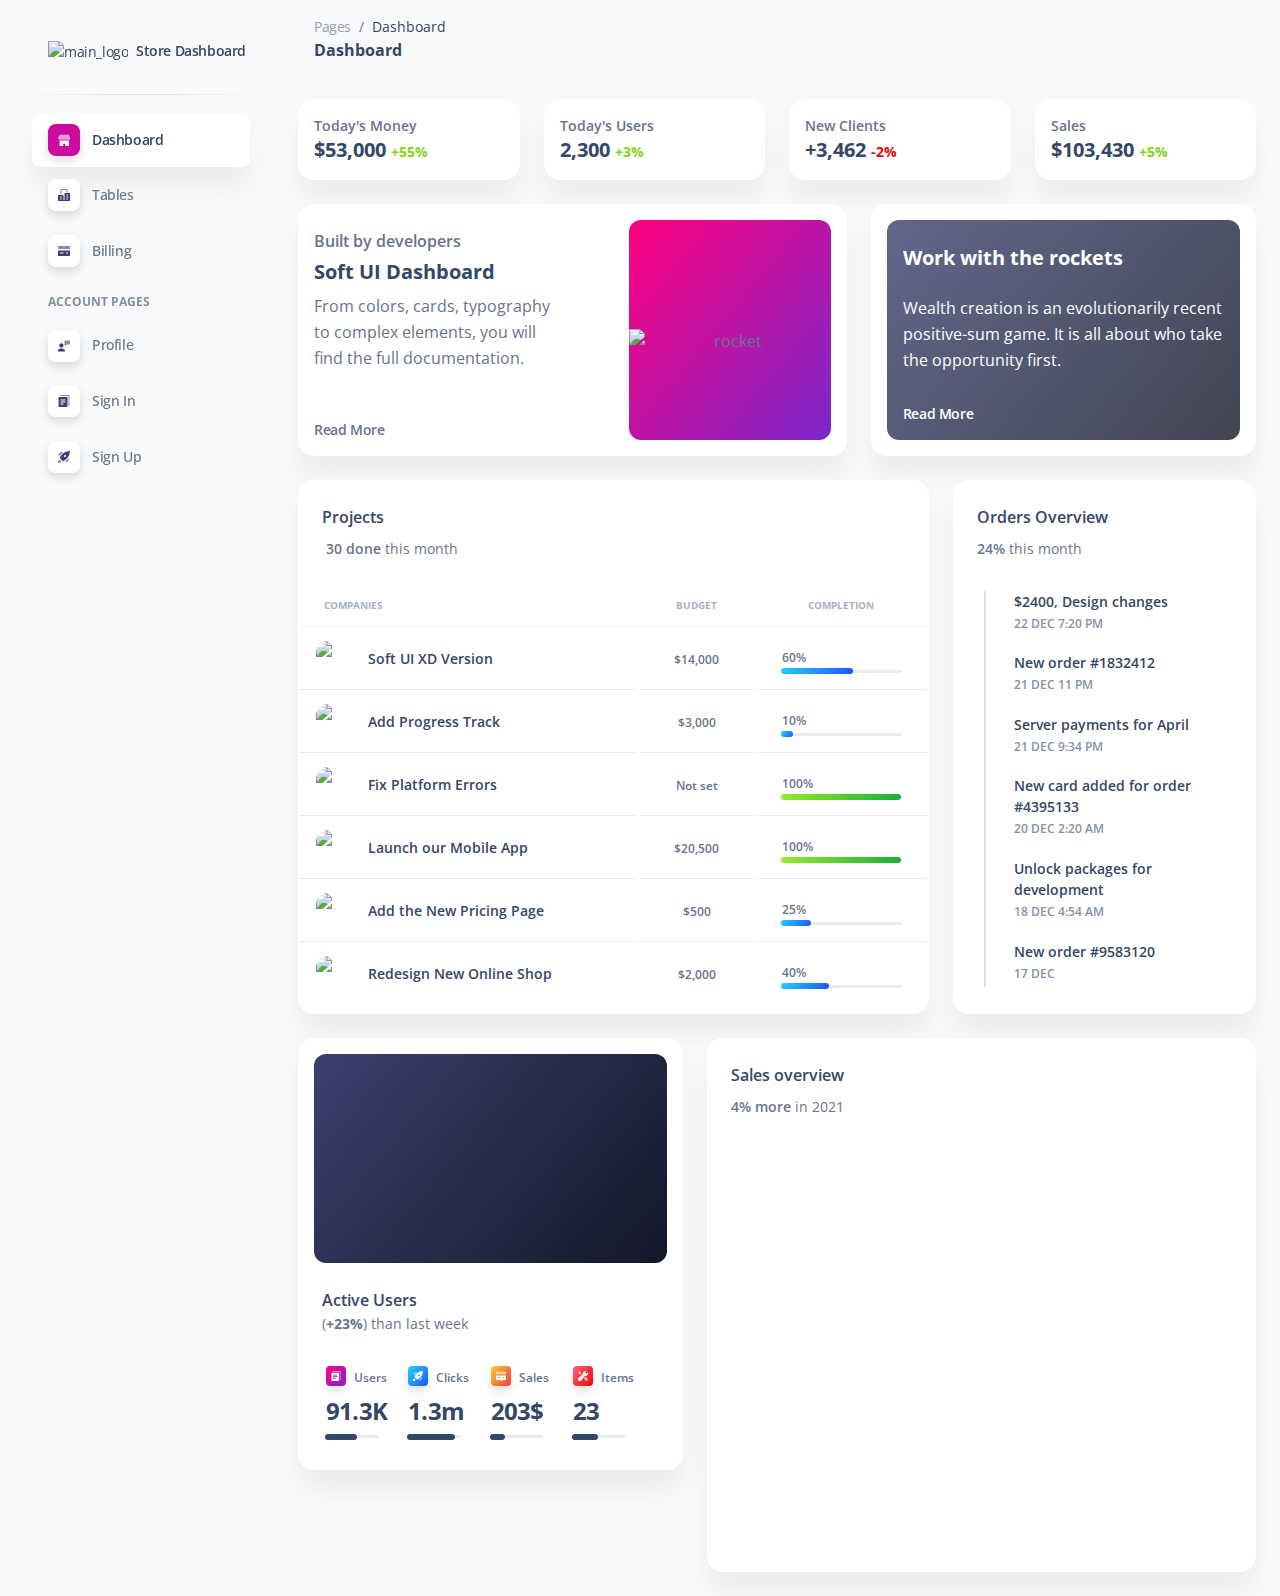
==== commit 64a35d29: "Added more notes" ====
--- a/index.html
+++ b/index.html
@@ -2,45 +2,47 @@
 <html lang="en">
 
 <head>
-  <meta charset="utf-8" />
-  <meta name="viewport" content="width=device-width, initial-scale=1, shrink-to-fit=no">
-  <link rel="apple-touch-icon" sizes="76x76" href="../assets/img/apple-icon.png">
-  <link rel="icon" type="image/png" href="../assets/img/favicon.png">
-  <title>
-    Soft UI Dashboard by Creative Tim
-  </title>
+  <meta charset="utf-8" /> <!-- This tells the browser that the page is encoded in UTF-8. -->
+  <meta name="viewport" content="width=device-width, initial-scale=1, shrink-to-fit=no"> <!-- This tells the browser to set the width of the page to the width of the device. -->
+  <title>Dashboard</title> <!-- This is the title of the page. -->
   <!--     Fonts and icons     -->
-  <link href="https://fonts.googleapis.com/css?family=Open+Sans:300,400,600,700" rel="stylesheet" />
-  <!-- Nucleo Icons -->
-  <link href="../assets/css/nucleo-icons.css" rel="stylesheet" />
-  <link href="../assets/css/nucleo-svg.css" rel="stylesheet" />
+  <link href="https://fonts.googleapis.com/css?family=Open+Sans:300,400,600,700" rel="stylesheet" /> <!-- This link loads the Open Sans font family from Google Fonts. -->
   <!-- Font Awesome Icons -->
-  <script src="https://kit.fontawesome.com/42d5adcbca.js" crossorigin="anonymous"></script>
-  <link href="../assets/css/nucleo-svg.css" rel="stylesheet" />
-  <!-- CSS Files -->
-  <link id="pagestyle" href="../assets/css/soft-ui-dashboard.css?v=1.0.7" rel="stylesheet" />
-  <!-- Nepcha Analytics (nepcha.com) -->
-  <!-- Nepcha is a easy-to-use web analytics. No cookies and fully compliant with GDPR, CCPA and PECR. -->
-  <script defer data-site="YOUR_DOMAIN_HERE" src="https://api.nepcha.com/js/nepcha-analytics.js"></script>
+  <script src="https://kit.fontawesome.com/42d5adcbca.js" crossorigin="anonymous"></script> <!-- This script loads the Font Awesome icon library. -->
+  <link id="pagestyle" href="style.css" rel="stylesheet" /> <!-- This link loads the style.css file, which contains the CSS for the page. -->
+  <link rel="icon" type="image/png" href="logo-ct-dark.png">
 </head>
 
 <body class="g-sidenav-show  bg-gray-100">
+
+  <!-- nav bar whole -->
+  
+  <!-- This body class indicates that the sidenav is open. -->
   <aside class="sidenav navbar navbar-vertical navbar-expand-xs border-0 border-radius-xl my-3 fixed-start ms-3 " id="sidenav-main">
+   
     <div class="sidenav-header">
+      <!-- This div is the header of the sidenav. -->
       <i class="fas fa-times p-3 cursor-pointer text-secondary opacity-5 position-absolute end-0 top-0 d-none d-xl-none" aria-hidden="true" id="iconSidenav"></i>
-      <a class="navbar-brand m-0" href=" https://demos.creative-tim.com/soft-ui-dashboard/pages/dashboard.html " target="_blank">
-        <img src="../assets/img/logo-ct-dark.png" class="navbar-brand-img h-100" alt="main_logo">
-        <span class="ms-1 font-weight-bold">Simple UI Dashboard</span>
+      <!-- This icon is a close button that can be used to close the sidenav. It is hidden on large screens. -->
+      <a class="navbar-brand m-0" href="index.html" target="_blank">
+        <!-- This is the link to the main page. -->
+        <img src="logo-ct-dark.png" class="navbar-brand-img h-100" alt="main_logo">
+        <!-- This is the logo for the dashboard. -->
+        <span class="ms-1 font-weight-bold">Store Dashboard</span>
+        <!-- This is the text for the dashboard title. -->
       </a>
     </div>
+
     <hr class="horizontal dark mt-0">
+    <!-- This hr element creates a horizontal rule. The class "horizontal dark" sets the border color to black. The class "mt-0" sets the margin top to 0. -->
     <div class="collapse navbar-collapse  w-auto " id="sidenav-collapse-main">
+      
       <ul class="navbar-nav">
+
         <li class="nav-item">
-          <a class="nav-link  active" href="../pages/dashboard.html">
+          <a class="nav-link  active" href="index.html">
             <div class="icon icon-shape icon-sm shadow border-radius-md bg-white text-center me-2 d-flex align-items-center justify-content-center">
               <svg width="12px" height="12px" viewBox="0 0 45 40" version="1.1" xmlns="http://www.w3.org/2000/svg" xmlns:xlink="http://www.w3.org/1999/xlink">
-                <title>shop </title>
                 <g stroke="none" stroke-width="1" fill="none" fill-rule="evenodd">
                   <g transform="translate(-1716.000000, -439.000000)" fill="#FFFFFF" fill-rule="nonzero">
                     <g transform="translate(1716.000000, 291.000000)">
@@ -56,11 +58,12 @@
             <span class="nav-link-text ms-1">Dashboard</span>
           </a>
         </li>
+
+        <!-- Navigation Item - Tables -->
         <li class="nav-item">
-          <a class="nav-link  " href="../pages/tables.html">
+          <a class="nav-link  " href="tables.html">
             <div class="icon icon-shape icon-sm shadow border-radius-md bg-white text-center me-2 d-flex align-items-center justify-content-center">
               <svg width="12px" height="12px" viewBox="0 0 42 42" version="1.1" xmlns="http://www.w3.org/2000/svg" xmlns:xlink="http://www.w3.org/1999/xlink">
-                <title>office</title>
                 <g stroke="none" stroke-width="1" fill="none" fill-rule="evenodd">
                   <g transform="translate(-1869.000000, -293.000000)" fill="#FFFFFF" fill-rule="nonzero">
                     <g transform="translate(1716.000000, 291.000000)">
@@ -76,11 +79,12 @@
             <span class="nav-link-text ms-1">Tables</span>
           </a>
         </li>
+
+        <!-- Navigation Item - Billing -->
         <li class="nav-item">
-          <a class="nav-link  " href="../pages/billing.html">
+          <a class="nav-link  " href="billing.html">
             <div class="icon icon-shape icon-sm shadow border-radius-md bg-white text-center me-2 d-flex align-items-center justify-content-center">
               <svg width="12px" height="12px" viewBox="0 0 43 36" version="1.1" xmlns="http://www.w3.org/2000/svg" xmlns:xlink="http://www.w3.org/1999/xlink">
-                <title>credit-card</title>
                 <g stroke="none" stroke-width="1" fill="none" fill-rule="evenodd">
                   <g transform="translate(-2169.000000, -745.000000)" fill="#FFFFFF" fill-rule="nonzero">
                     <g transform="translate(1716.000000, 291.000000)">
@@ -96,14 +100,17 @@
             <span class="nav-link-text ms-1">Billing</span>
           </a>
         </li>
+
+        <!-- Navigation Heading - Account pages -->
         <li class="nav-item mt-3">
           <h6 class="ps-4 ms-2 text-uppercase text-xs font-weight-bolder opacity-6">Account pages</h6>
         </li>
+
+        <!-- Navigation Item - Billing -->
         <li class="nav-item">
-          <a class="nav-link  " href="../pages/profile.html">
+          <a class="nav-link  " href="profile.html">
             <div class="icon icon-shape icon-sm shadow border-radius-md bg-white text-center me-2 d-flex align-items-center justify-content-center">
               <svg width="12px" height="12px" viewBox="0 0 46 42" version="1.1" xmlns="http://www.w3.org/2000/svg" xmlns:xlink="http://www.w3.org/1999/xlink">
-                <title>customer-support</title>
                 <g stroke="none" stroke-width="1" fill="none" fill-rule="evenodd">
                   <g transform="translate(-1717.000000, -291.000000)" fill="#FFFFFF" fill-rule="nonzero">
                     <g transform="translate(1716.000000, 291.000000)">
@@ -120,11 +127,12 @@
             <span class="nav-link-text ms-1">Profile</span>
           </a>
         </li>
+
+        <!-- Navigation Item - Sign In -->
         <li class="nav-item">
-          <a class="nav-link  " href="../pages/sign-in.html">
+          <a class="nav-link  " href="sign-in.html">
             <div class="icon icon-shape icon-sm shadow border-radius-md bg-white text-center me-2 d-flex align-items-center justify-content-center">
               <svg width="12px" height="12px" viewBox="0 0 40 44" version="1.1" xmlns="http://www.w3.org/2000/svg" xmlns:xlink="http://www.w3.org/1999/xlink">
-                <title>document</title>
                 <g stroke="none" stroke-width="1" fill="none" fill-rule="evenodd">
                   <g transform="translate(-1870.000000, -591.000000)" fill="#FFFFFF" fill-rule="nonzero">
                     <g transform="translate(1716.000000, 291.000000)">
@@ -140,11 +148,12 @@
            <span class="nav-link-text ms-1">Sign In</span>
           </a>
         </li>
+
+        <!-- Navigation Item - Sign Up -->
         <li class="nav-item">
-          <a class="nav-link  " href="../pages/sign-up.html">
+          <a class="nav-link  " href="sign-up.html">
             <div class="icon icon-shape icon-sm shadow border-radius-md bg-white text-center me-2 d-flex align-items-center justify-content-center">
               <svg width="12px" height="20px" viewBox="0 0 40 40" version="1.1" xmlns="http://www.w3.org/2000/svg" xmlns:xlink="http://www.w3.org/1999/xlink">
-                <title>spaceship</title>
                 <g stroke="none" stroke-width="1" fill="none" fill-rule="evenodd">
                   <g transform="translate(-1720.000000, -592.000000)" fill="#FFFFFF" fill-rule="nonzero">
                     <g transform="translate(1716.000000, 291.000000)">
@@ -162,14 +171,15 @@
             <span class="nav-link-text ms-1">Sign Up</span>
           </a>
         </li>
+        
       </ul>
+         <!-- This div is the collapseable content of the sidenav. It is hidden by default. -->
     </div>
   </aside>
-
-
-
+  <!-- Navbar -->
+
+  <!-- Navbar -->
   <main class="main-content position-relative max-height-vh-100 h-100 border-radius-lg ">
-    <!-- Navbar -->
     <nav class="navbar navbar-main navbar-expand-lg px-0 mx-4 shadow-none border-radius-xl" id="navbarBlur" navbar-scroll="true">
       <div class="container-fluid py-1 px-3">
         <nav aria-label="breadcrumb">
@@ -207,7 +217,7 @@
                   <a class="dropdown-item border-radius-md" href="javascript:;">
                     <div class="d-flex py-1">
                       <div class="my-auto">
-                        <img src="../assets/img/team-2.jpg" class="avatar avatar-sm  me-3 ">
+                        <img src="team-2.jpg" class="avatar avatar-sm  me-3 ">
                       </div>
                       <div class="d-flex flex-column justify-content-center">
                         <h6 class="text-sm font-weight-normal mb-1">
@@ -225,7 +235,7 @@
                   <a class="dropdown-item border-radius-md" href="javascript:;">
                     <div class="d-flex py-1">
                       <div class="my-auto">
-                        <img src="../assets/img/small-logos/logo-spotify.svg" class="avatar avatar-sm bg-gradient-dark  me-3 ">
+                        <img src="logo-spotify.svg" class="avatar avatar-sm bg-gradient-dark  me-3 ">
                       </div>
                       <div class="d-flex flex-column justify-content-center">
                         <h6 class="text-sm font-weight-normal mb-1">
@@ -385,7 +395,7 @@
                 <div class="col-lg-5 ms-auto text-center mt-5 mt-lg-0">
                   <div class="bg-gradient-primary border-radius-lg h-100">
                     <div class="position-relative d-flex align-items-center justify-content-center h-100">
-                      <img class="w-100 position-relative z-index-2 pt-4" src="../assets/img/illustrations/rocket-white.png" alt="rocket">
+                      <img class="w-100 position-relative z-index-2 pt-4" src="rocket-white.png" alt="rocket">
                     </div>
                   </div>
                 </div>
@@ -397,7 +407,7 @@
 
         <div class="col-lg-5">
           <div class="card h-100 p-3">
-            <div class="overflow-hidden position-relative border-radius-lg bg-cover h-100" style="background-image: url('../assets/img/ivancik.jpg');">
+            <div class="overflow-hidden position-relative border-radius-lg bg-cover h-100" style="background-image: url('ivancik.jpg');">
               <span class="mask bg-gradient-dark"></span>
               <div class="card-body position-relative z-index-1 d-flex flex-column h-100 p-3">
                 <h5 class="text-white font-weight-bolder mb-4 pt-2">Work with the rockets</h5>
@@ -466,7 +476,7 @@
                       <td>
                         <div class="d-flex px-2 py-1">
                           <div>
-                            <img src="../assets/img/small-logos/logo-xd.svg" class="avatar avatar-sm me-3" alt="xd">
+                            <img src="logo-xd.svg" class="avatar avatar-sm me-3" alt="xd">
                           </div>
                           <div class="d-flex flex-column justify-content-center">
                             <h6 class="mb-0 text-sm">Soft UI XD Version</h6>
@@ -499,7 +509,7 @@
                       <td>
                         <div class="d-flex px-2 py-1">
                           <div>
-                            <img src="../assets/img/small-logos/logo-atlassian.svg" class="avatar avatar-sm me-3" alt="atlassian">
+                            <img src="logo-atlassian.svg" class="avatar avatar-sm me-3" alt="atlassian">
                           </div>
                           <div class="d-flex flex-column justify-content-center">
                             <h6 class="mb-0 text-sm">Add Progress Track</h6>
@@ -529,7 +539,7 @@
                       <td>
                         <div class="d-flex px-2 py-1">
                           <div>
-                            <img src="../assets/img/small-logos/logo-slack.svg" class="avatar avatar-sm me-3" alt="team7">
+                            <img src="logo-slack.svg" class="avatar avatar-sm me-3" alt="team7">
                           </div>
                           <div class="d-flex flex-column justify-content-center">
                             <h6 class="mb-0 text-sm">Fix Platform Errors</h6>
@@ -559,7 +569,7 @@
                       <td>
                         <div class="d-flex px-2 py-1">
                           <div>
-                            <img src="../assets/img/small-logos/logo-spotify.svg" class="avatar avatar-sm me-3" alt="spotify">
+                            <img src="logo-spotify.svg" class="avatar avatar-sm me-3" alt="spotify">
                           </div>
                           <div class="d-flex flex-column justify-content-center">
                             <h6 class="mb-0 text-sm">Launch our Mobile App</h6>
@@ -589,7 +599,7 @@
                       <td>
                         <div class="d-flex px-2 py-1">
                           <div>
-                            <img src="../assets/img/small-logos/logo-jira.svg" class="avatar avatar-sm me-3" alt="jira">
+                            <img src="logo-jira.svg" class="avatar avatar-sm me-3" alt="jira">
                           </div>
                           <div class="d-flex flex-column justify-content-center">
                             <h6 class="mb-0 text-sm">Add the New Pricing Page</h6>
@@ -619,7 +629,7 @@
                       <td>
                         <div class="d-flex px-2 py-1">
                           <div>
-                            <img src="../assets/img/small-logos/logo-invision.svg" class="avatar avatar-sm me-3" alt="invision">
+                            <img src="logo-invision.svg" class="avatar avatar-sm me-3" alt="invision">
                           </div>
                           <div class="d-flex flex-column justify-content-center">
                             <h6 class="mb-0 text-sm">Redesign New Online Shop</h6>
@@ -654,7 +664,7 @@
         <div class="col-lg-4 col-md-6">
           <div class="card h-100">
             <div class="card-header pb-0">
-              <h6>Orders overview</h6>
+              <h6>Orders Overview</h6>
               <p class="text-sm">
                 <i class="fa fa-arrow-up text-success" aria-hidden="true"></i>
                 <span class="font-weight-bold">24%</span> this month
@@ -664,9 +674,6 @@
             <div class="card-body p-3">
               <div class="timeline timeline-one-side">
                 <div class="timeline-block mb-3">
-                  <span class="timeline-step">
-                    <i class="ni ni-bell-55 text-success text-gradient"></i>
-                  </span>
                   <div class="timeline-content">
                     <h6 class="text-dark text-sm font-weight-bold mb-0">$2400, Design changes</h6>
                     <p class="text-secondary font-weight-bold text-xs mt-1 mb-0">22 DEC 7:20 PM</p>
@@ -675,9 +682,6 @@
 
 
                 <div class="timeline-block mb-3">
-                  <span class="timeline-step">
-                    <i class="ni ni-html5 text-danger text-gradient"></i>
-                  </span>
                   <div class="timeline-content">
                     <h6 class="text-dark text-sm font-weight-bold mb-0">New order #1832412</h6>
                     <p class="text-secondary font-weight-bold text-xs mt-1 mb-0">21 DEC 11 PM</p>
@@ -686,9 +690,6 @@
 
 
                 <div class="timeline-block mb-3">
-                  <span class="timeline-step">
-                    <i class="ni ni-cart text-info text-gradient"></i>
-                  </span>
                   <div class="timeline-content">
                     <h6 class="text-dark text-sm font-weight-bold mb-0">Server payments for April</h6>
                     <p class="text-secondary font-weight-bold text-xs mt-1 mb-0">21 DEC 9:34 PM</p>
@@ -697,9 +698,6 @@
 
 
                 <div class="timeline-block mb-3">
-                  <span class="timeline-step">
-                    <i class="ni ni-credit-card text-warning text-gradient"></i>
-                  </span>
                   <div class="timeline-content">
                     <h6 class="text-dark text-sm font-weight-bold mb-0">New card added for order #4395133</h6>
                     <p class="text-secondary font-weight-bold text-xs mt-1 mb-0">20 DEC 2:20 AM</p>
@@ -708,9 +706,6 @@
 
 
                 <div class="timeline-block mb-3">
-                  <span class="timeline-step">
-                    <i class="ni ni-key-25 text-primary text-gradient"></i>
-                  </span>
                   <div class="timeline-content">
                     <h6 class="text-dark text-sm font-weight-bold mb-0">Unlock packages for development</h6>
                     <p class="text-secondary font-weight-bold text-xs mt-1 mb-0">18 DEC 4:54 AM</p>
@@ -719,9 +714,6 @@
 
                 
                 <div class="timeline-block">
-                  <span class="timeline-step">
-                    <i class="ni ni-money-coins text-dark text-gradient"></i>
-                  </span>
                   <div class="timeline-content">
                     <h6 class="text-dark text-sm font-weight-bold mb-0">New order #9583120</h6>
                     <p class="text-secondary font-weight-bold text-xs mt-1 mb-0">17 DEC</p>
@@ -883,11 +875,11 @@
   </main>
   
   <!--   Core JS Files   -->
-  <script src="../assets/js/core/popper.min.js"></script>
-  <script src="../assets/js/core/bootstrap.min.js"></script>
-  <script src="../assets/js/plugins/perfect-scrollbar.min.js"></script>
-  <script src="../assets/js/plugins/smooth-scrollbar.min.js"></script>
-  <script src="../assets/js/plugins/chartjs.min.js"></script>
+  <script src="popper.min.js"></script>
+  <script src="bootstrap.min.js"></script>
+  <script src="perfect-scrollbar.min.js"></script>
+  <script src="smooth-scrollbar.min.js"></script>
+  <script src="chartjs.min.js"></script>
   <script>
     var ctx = document.getElementById("chart-bars").getContext("2d");
 
@@ -1070,7 +1062,7 @@
   <!-- Github buttons -->
   <script async defer src="https://buttons.github.io/buttons.js"></script>
   <!-- Control Center for Soft Dashboard: parallax effects, scripts for the example pages etc -->
-  <script src="../assets/js/soft-ui-dashboard.min.js?v=1.0.7"></script>
+  <script src="soft-ui-dashboard.min.js"></script>
 </body>
 
-</html>+</html>
--- a/style.css
+++ b/style.css
@@ -0,0 +1,26675 @@
+
+:root {
+  --bs-blue: #63B3ED;
+  --bs-indigo: #596CFF;
+  --bs-purple: #6f42c1;
+  --bs-pink: #d63384;
+  --bs-red: #F56565;
+  --bs-orange: #fd7e14;
+  --bs-yellow: #FBD38D;
+  --bs-green: #81E6D9;
+  --bs-teal: #20c997;
+  --bs-cyan: #0dcaf0;
+  --bs-white: #fff;
+  --bs-gray: #6c757d;
+  --bs-gray-dark: #343a40;
+  --bs-gray-100: #f8f9fa;
+  --bs-gray-200: #e9ecef;
+  --bs-gray-300: #dee2e6;
+  --bs-gray-400: #ced4da;
+  --bs-gray-500: #adb5bd;
+  --bs-gray-600: #6c757d;
+  --bs-gray-700: #495057;
+  --bs-gray-800: #343a40;
+  --bs-gray-900: #212529;
+  --bs-primary: #cb0c9f;
+  --bs-secondary: #8392AB;
+  --bs-success: #82d616;
+  --bs-info: #17c1e8;
+  --bs-warning: #fbcf33;
+  --bs-danger: #ea0606;
+  --bs-light: #e9ecef;
+  --bs-dark: #344767;
+  --bs-white: #fff;
+  --bs-primary-rgb: 203, 12, 159;
+  --bs-secondary-rgb: 131, 146, 171;
+  --bs-success-rgb: 130, 214, 22;
+  --bs-info-rgb: 23, 193, 232;
+  --bs-warning-rgb: 251, 207, 51;
+  --bs-danger-rgb: 234, 6, 6;
+  --bs-light-rgb: 233, 236, 239;
+  --bs-dark-rgb: 52, 71, 103;
+  --bs-white-rgb: 255, 255, 255;
+  --bs-white-rgb: 255, 255, 255;
+  --bs-black-rgb: 0, 0, 0;
+  --bs-body-color-rgb: 103, 116, 142;
+  --bs-body-bg-rgb: 255, 255, 255;
+  --bs-font-sans-serif: Open Sans;
+  --bs-font-monospace: SFMono-Regular, Menlo, Monaco, Consolas, "Liberation Mono", "Courier New", monospace;
+  --bs-gradient: linear-gradient(180deg, rgba(255, 255, 255, 0.15), rgba(255, 255, 255, 0));
+  --bs-body-font-family: var(--bs-font-sans-serif);
+  --bs-body-font-size: 1rem;
+  --bs-body-font-weight: 400;
+  --bs-body-line-height: 1.5;
+  --bs-body-color: #67748e;
+  --bs-body-bg: #fff;
+  --bs-border-width: 1px;
+  --bs-border-style: solid;
+  --bs-border-color: #dee2e6;
+  --bs-border-color-translucent: rgba(0, 0, 0, 0.175);
+  --bs-border-radius: 0.375rem;
+  --bs-border-radius-sm: 0.25rem;
+  --bs-border-radius-lg: 0.75rem;
+  --bs-border-radius-xl: 1rem;
+  --bs-border-radius-2xl: 1.5rem;
+  --bs-border-radius-pill: 50rem;
+  --bs-link-color: #cb0c9f;
+  --bs-link-hover-color: #830866;
+  --bs-code-color: #d63384;
+  --bs-highlight-bg: #fcf8e3;
+}
+
+*,
+*::before,
+*::after {
+  box-sizing: border-box;
+}
+
+@media (prefers-reduced-motion: no-preference) {
+  :root {
+    scroll-behavior: smooth;
+  }
+}
+
+body {
+  margin: 0;
+  font-family: var(--bs-body-font-family);
+  font-size: var(--bs-body-font-size);
+  font-weight: var(--bs-body-font-weight);
+  line-height: var(--bs-body-line-height);
+  color: var(--bs-body-color);
+  text-align: var(--bs-body-text-align);
+  background-color: var(--bs-body-bg);
+  -webkit-text-size-adjust: 100%;
+  -webkit-tap-highlight-color: rgba(0, 0, 0, 0);
+}
+
+hr {
+  margin: 1rem 0;
+  color: inherit;
+  border: 0;
+  border-top: 1px solid;
+  opacity: 0.25;
+}
+
+h1,
+.h1,
+h2,
+.h2,
+h3,
+.h3,
+h4,
+.h4,
+h5,
+.h5,
+h6,
+.h6 {
+  margin-top: 0;
+  margin-bottom: 0.5rem;
+  font-weight: 400;
+  line-height: 1.2;
+  color: #344767;
+}
+
+h1,
+.h1 {
+  font-size: calc(1.425rem + 2.1vw);
+}
+
+@media (min-width: 1200px) {
+
+  h1,
+  .h1 {
+    font-size: 3rem;
+  }
+}
+
+h2,
+.h2 {
+  font-size: calc(1.35rem + 1.2vw);
+}
+
+@media (min-width: 1200px) {
+
+  h2,
+  .h2 {
+    font-size: 2.25rem;
+  }
+}
+
+h3,
+.h3 {
+  font-size: calc(1.3125rem + 0.75vw);
+}
+
+@media (min-width: 1200px) {
+
+  h3,
+  .h3 {
+    font-size: 1.875rem;
+  }
+}
+
+h4,
+.h4 {
+  font-size: calc(1.275rem + 0.3vw);
+}
+
+@media (min-width: 1200px) {
+
+  h4,
+  .h4 {
+    font-size: 1.5rem;
+  }
+}
+
+h5,
+.h5 {
+  font-size: 1.25rem;
+}
+
+h6,
+.h6 {
+  font-size: 1rem;
+}
+
+p {
+  margin-top: 0;
+  margin-bottom: 1rem;
+}
+
+abbr[title] {
+  text-decoration: underline dotted;
+  cursor: help;
+  text-decoration-skip-ink: none;
+}
+
+address {
+  margin-bottom: 1rem;
+  font-style: normal;
+  line-height: inherit;
+}
+
+ol,
+ul {
+  padding-left: 2rem;
+}
+
+ol,
+ul,
+dl {
+  margin-top: 0;
+  margin-bottom: 1rem;
+}
+
+ol ol,
+ul ul,
+ol ul,
+ul ol {
+  margin-bottom: 0;
+}
+
+dt {
+  font-weight: 600;
+}
+
+dd {
+  margin-bottom: .5rem;
+  margin-left: 0;
+}
+
+blockquote {
+  margin: 0 0 1rem;
+}
+
+b,
+strong {
+  font-weight: 700;
+}
+
+small,
+.small {
+  font-size: 0.875em;
+}
+
+mark,
+.mark {
+  padding: 0.2em;
+  background-color: var(--bs-highlight-bg);
+}
+
+sub,
+sup {
+  position: relative;
+  font-size: 0.75em;
+  line-height: 0;
+  vertical-align: baseline;
+}
+
+sub {
+  bottom: -.25em;
+}
+
+sup {
+  top: -.5em;
+}
+
+a {
+  color: var(--bs-link-color);
+  text-decoration: none;
+}
+
+a:hover {
+  color: var(--bs-link-hover-color);
+  text-decoration: none;
+}
+
+a:not([href]):not([class]),
+a:not([href]):not([class]):hover {
+  color: inherit;
+  text-decoration: none;
+}
+
+pre,
+code,
+kbd,
+samp {
+  font-family: var(--bs-font-monospace);
+  font-size: 1em;
+}
+
+pre {
+  display: block;
+  margin-top: 0;
+  margin-bottom: 1rem;
+  overflow: auto;
+  font-size: 0.875em;
+}
+
+pre code {
+  font-size: inherit;
+  color: inherit;
+  word-break: normal;
+}
+
+code {
+  font-size: 0.875em;
+  color: var(--bs-code-color);
+  word-wrap: break-word;
+}
+
+a>code {
+  color: inherit;
+}
+
+kbd {
+  padding: 0.2rem 0.4rem;
+  font-size: 0.875em;
+  color: #fff;
+  background-color: #212529;
+  border-radius: 0.25rem;
+}
+
+kbd kbd {
+  padding: 0;
+  font-size: 1em;
+  font-weight: 600;
+}
+
+figure {
+  margin: 0 0 1rem;
+}
+
+img,
+svg {
+  vertical-align: middle;
+}
+
+table {
+  caption-side: bottom;
+  border-collapse: collapse;
+}
+
+caption {
+  padding-top: 0.5rem;
+  padding-bottom: 0.5rem;
+  color: #6c757d;
+  text-align: left;
+}
+
+th {
+  text-align: inherit;
+  text-align: -webkit-match-parent;
+}
+
+thead,
+tbody,
+tfoot,
+tr,
+td,
+th {
+  border-color: inherit;
+  border-style: solid;
+  border-width: 0;
+}
+
+label {
+  display: inline-block;
+}
+
+button {
+  border-radius: 0;
+}
+
+button:focus:not(:focus-visible) {
+  outline: 0;
+}
+
+input,
+button,
+select,
+optgroup,
+textarea {
+  margin: 0;
+  font-family: inherit;
+  font-size: inherit;
+  line-height: inherit;
+}
+
+button,
+select {
+  text-transform: none;
+}
+
+[role="button"] {
+  cursor: pointer;
+}
+
+select {
+  word-wrap: normal;
+}
+
+select:disabled {
+  opacity: 1;
+}
+
+[list]:not([type="date"]):not([type="datetime-local"]):not([type="month"]):not([type="week"]):not([type="time"])::-webkit-calendar-picker-indicator {
+  display: none !important;
+}
+
+button,
+[type="button"],
+[type="reset"],
+[type="submit"] {
+  -webkit-appearance: button;
+}
+
+button:not(:disabled),
+[type="button"]:not(:disabled),
+[type="reset"]:not(:disabled),
+[type="submit"]:not(:disabled) {
+  cursor: pointer;
+}
+
+::-moz-focus-inner {
+  padding: 0;
+  border-style: none;
+}
+
+textarea {
+  resize: vertical;
+}
+
+fieldset {
+  min-width: 0;
+  padding: 0;
+  margin: 0;
+  border: 0;
+}
+
+legend {
+  float: left;
+  width: 100%;
+  padding: 0;
+  margin-bottom: 0.5rem;
+  font-size: calc(1.275rem + 0.3vw);
+  line-height: inherit;
+}
+
+@media (min-width: 1200px) {
+  legend {
+    font-size: 1.5rem;
+  }
+}
+
+legend+* {
+  clear: left;
+}
+
+::-webkit-datetime-edit-fields-wrapper,
+::-webkit-datetime-edit-text,
+::-webkit-datetime-edit-minute,
+::-webkit-datetime-edit-hour-field,
+::-webkit-datetime-edit-day-field,
+::-webkit-datetime-edit-month-field,
+::-webkit-datetime-edit-year-field {
+  padding: 0;
+}
+
+::-webkit-inner-spin-button {
+  height: auto;
+}
+
+[type="search"] {
+  outline-offset: -2px;
+  -webkit-appearance: textfield;
+}
+
+/* rtl:raw:
+[type="tel"],
+[type="url"],
+[type="email"],
+[type="number"] {
+  direction: ltr;
+}
+*/
+::-webkit-search-decoration {
+  -webkit-appearance: none;
+}
+
+::-webkit-color-swatch-wrapper {
+  padding: 0;
+}
+
+::file-selector-button {
+  font: inherit;
+  -webkit-appearance: button;
+}
+
+output {
+  display: inline-block;
+}
+
+iframe {
+  border: 0;
+}
+
+summary {
+  display: list-item;
+  cursor: pointer;
+}
+
+progress {
+  vertical-align: baseline;
+}
+
+[hidden] {
+  display: none !important;
+}
+
+.lead {
+  font-size: 1.25rem;
+  font-weight: 400;
+}
+
+.display-1 {
+  font-size: calc(1.625rem + 4.5vw);
+  font-weight: 300;
+  line-height: 1.2;
+}
+
+@media (min-width: 1200px) {
+  .display-1 {
+    font-size: 5rem;
+  }
+}
+
+.display-2 {
+  font-size: calc(1.575rem + 3.9vw);
+  font-weight: 300;
+  line-height: 1.2;
+}
+
+@media (min-width: 1200px) {
+  .display-2 {
+    font-size: 4.5rem;
+  }
+}
+
+.display-3 {
+  font-size: calc(1.525rem + 3.3vw);
+  font-weight: 300;
+  line-height: 1.2;
+}
+
+@media (min-width: 1200px) {
+  .display-3 {
+    font-size: 4rem;
+  }
+}
+
+.display-4 {
+  font-size: calc(1.475rem + 2.7vw);
+  font-weight: 300;
+  line-height: 1.2;
+}
+
+@media (min-width: 1200px) {
+  .display-4 {
+    font-size: 3.5rem;
+  }
+}
+
+.display-5 {
+  font-size: calc(1.425rem + 2.1vw);
+  font-weight: 300;
+  line-height: 1.2;
+}
+
+@media (min-width: 1200px) {
+  .display-5 {
+    font-size: 3rem;
+  }
+}
+
+.display-6 {
+  font-size: calc(1.375rem + 1.5vw);
+  font-weight: 300;
+  line-height: 1.2;
+}
+
+@media (min-width: 1200px) {
+  .display-6 {
+    font-size: 2.5rem;
+  }
+}
+
+.list-unstyled {
+  padding-left: 0;
+  list-style: none;
+}
+
+.list-inline {
+  padding-left: 0;
+  list-style: none;
+}
+
+.list-inline-item {
+  display: inline-block;
+}
+
+.list-inline-item:not(:last-child) {
+  margin-right: 0.5rem;
+}
+
+.initialism {
+  font-size: 0.875em;
+  text-transform: uppercase;
+}
+
+.blockquote {
+  margin-bottom: 1rem;
+  font-size: 1.25rem;
+}
+
+.blockquote> :last-child {
+  margin-bottom: 0;
+}
+
+.blockquote-footer {
+  margin-top: -1rem;
+  margin-bottom: 1rem;
+  font-size: 0.875em;
+  color: #6c757d;
+}
+
+.blockquote-footer::before {
+  content: "\2014\00A0";
+}
+
+.img-fluid {
+  max-width: 100%;
+  height: auto;
+}
+
+.img-thumbnail {
+  padding: 0.25rem;
+  background-color: #fff;
+  border: 1px solid #dee2e6;
+  border-radius: 0.5rem;
+  max-width: 100%;
+  height: auto;
+}
+
+.figure {
+  display: inline-block;
+}
+
+.figure-img {
+  margin-bottom: 0.5rem;
+  line-height: 1;
+}
+
+.figure-caption {
+  font-size: 0.875em;
+  color: #6c757d;
+}
+
+.container,
+.container-fluid,
+.container-sm,
+.container-md,
+.container-lg,
+.container-xl,
+.container-xxl {
+  --bs-gutter-x: 1.5rem;
+  --bs-gutter-y: 0;
+  width: 100%;
+  padding-right: calc(var(--bs-gutter-x) * .5);
+  padding-left: calc(var(--bs-gutter-x) * .5);
+  margin-right: auto;
+  margin-left: auto;
+}
+
+@media (min-width: 576px) {
+
+  .container,
+  .container-sm {
+    max-width: 540px;
+  }
+}
+
+@media (min-width: 768px) {
+
+  .container,
+  .container-sm,
+  .container-md {
+    max-width: 720px;
+  }
+}
+
+@media (min-width: 992px) {
+
+  .container,
+  .container-sm,
+  .container-md,
+  .container-lg {
+    max-width: 960px;
+  }
+}
+
+@media (min-width: 1200px) {
+
+  .container,
+  .container-sm,
+  .container-md,
+  .container-lg,
+  .container-xl {
+    max-width: 1140px;
+  }
+}
+
+@media (min-width: 1400px) {
+
+  .container,
+  .container-sm,
+  .container-md,
+  .container-lg,
+  .container-xl,
+  .container-xxl {
+    max-width: 1320px;
+  }
+}
+
+.row {
+  --bs-gutter-x: 1.5rem;
+  --bs-gutter-y: 0;
+  display: flex;
+  flex-wrap: wrap;
+  margin-top: calc(-1 * var(--bs-gutter-y));
+  margin-right: calc(-.5 * var(--bs-gutter-x));
+  margin-left: calc(-.5 * var(--bs-gutter-x));
+}
+
+.row>* {
+  flex-shrink: 0;
+  width: 100%;
+  max-width: 100%;
+  padding-right: calc(var(--bs-gutter-x) * .5);
+  padding-left: calc(var(--bs-gutter-x) * .5);
+  margin-top: var(--bs-gutter-y);
+}
+
+.col {
+  flex: 1 0 0%;
+}
+
+.row-cols-auto>* {
+  flex: 0 0 auto;
+  width: auto;
+}
+
+.row-cols-1>* {
+  flex: 0 0 auto;
+  width: 100%;
+}
+
+.row-cols-2>* {
+  flex: 0 0 auto;
+  width: 50%;
+}
+
+.row-cols-3>* {
+  flex: 0 0 auto;
+  width: 33.333333%;
+}
+
+.row-cols-4>* {
+  flex: 0 0 auto;
+  width: 25%;
+}
+
+.row-cols-5>* {
+  flex: 0 0 auto;
+  width: 20%;
+}
+
+.row-cols-6>* {
+  flex: 0 0 auto;
+  width: 16.666667%;
+}
+
+.col-auto {
+  flex: 0 0 auto;
+  width: auto;
+}
+
+.col-1 {
+  flex: 0 0 auto;
+  width: 8.333333%;
+}
+
+.col-2 {
+  flex: 0 0 auto;
+  width: 16.666667%;
+}
+
+.col-3 {
+  flex: 0 0 auto;
+  width: 25%;
+}
+
+.col-4 {
+  flex: 0 0 auto;
+  width: 33.333333%;
+}
+
+.col-5 {
+  flex: 0 0 auto;
+  width: 41.666667%;
+}
+
+.col-6 {
+  flex: 0 0 auto;
+  width: 50%;
+}
+
+.col-7 {
+  flex: 0 0 auto;
+  width: 58.333333%;
+}
+
+.col-8 {
+  flex: 0 0 auto;
+  width: 66.666667%;
+}
+
+.col-9 {
+  flex: 0 0 auto;
+  width: 75%;
+}
+
+.col-10 {
+  flex: 0 0 auto;
+  width: 83.333333%;
+}
+
+.col-11 {
+  flex: 0 0 auto;
+  width: 91.666667%;
+}
+
+.col-12 {
+  flex: 0 0 auto;
+  width: 100%;
+}
+
+.offset-1 {
+  margin-left: 8.333333%;
+}
+
+.offset-2 {
+  margin-left: 16.666667%;
+}
+
+.offset-3 {
+  margin-left: 25%;
+}
+
+.offset-4 {
+  margin-left: 33.333333%;
+}
+
+.offset-5 {
+  margin-left: 41.666667%;
+}
+
+.offset-6 {
+  margin-left: 50%;
+}
+
+.offset-7 {
+  margin-left: 58.333333%;
+}
+
+.offset-8 {
+  margin-left: 66.666667%;
+}
+
+.offset-9 {
+  margin-left: 75%;
+}
+
+.offset-10 {
+  margin-left: 83.333333%;
+}
+
+.offset-11 {
+  margin-left: 91.666667%;
+}
+
+.g-0,
+.gx-0 {
+  --bs-gutter-x: 0;
+}
+
+.g-0,
+.gy-0 {
+  --bs-gutter-y: 0;
+}
+
+.g-1,
+.gx-1 {
+  --bs-gutter-x: 0.25rem;
+}
+
+.g-1,
+.gy-1 {
+  --bs-gutter-y: 0.25rem;
+}
+
+.g-2,
+.gx-2 {
+  --bs-gutter-x: 0.5rem;
+}
+
+.g-2,
+.gy-2 {
+  --bs-gutter-y: 0.5rem;
+}
+
+.g-3,
+.gx-3 {
+  --bs-gutter-x: 1rem;
+}
+
+.g-3,
+.gy-3 {
+  --bs-gutter-y: 1rem;
+}
+
+.g-4,
+.gx-4 {
+  --bs-gutter-x: 1.5rem;
+}
+
+.g-4,
+.gy-4 {
+  --bs-gutter-y: 1.5rem;
+}
+
+.g-5,
+.gx-5 {
+  --bs-gutter-x: 3rem;
+}
+
+.g-5,
+.gy-5 {
+  --bs-gutter-y: 3rem;
+}
+
+.g-6,
+.gx-6 {
+  --bs-gutter-x: 4rem;
+}
+
+.g-6,
+.gy-6 {
+  --bs-gutter-y: 4rem;
+}
+
+.g-7,
+.gx-7 {
+  --bs-gutter-x: 6rem;
+}
+
+.g-7,
+.gy-7 {
+  --bs-gutter-y: 6rem;
+}
+
+.g-8,
+.gx-8 {
+  --bs-gutter-x: 8rem;
+}
+
+.g-8,
+.gy-8 {
+  --bs-gutter-y: 8rem;
+}
+
+.g-9,
+.gx-9 {
+  --bs-gutter-x: 10rem;
+}
+
+.g-9,
+.gy-9 {
+  --bs-gutter-y: 10rem;
+}
+
+.g-10,
+.gx-10 {
+  --bs-gutter-x: 12rem;
+}
+
+.g-10,
+.gy-10 {
+  --bs-gutter-y: 12rem;
+}
+
+.g-11,
+.gx-11 {
+  --bs-gutter-x: 14rem;
+}
+
+.g-11,
+.gy-11 {
+  --bs-gutter-y: 14rem;
+}
+
+.g-12,
+.gx-12 {
+  --bs-gutter-x: 16rem;
+}
+
+.g-12,
+.gy-12 {
+  --bs-gutter-y: 16rem;
+}
+
+@media (min-width: 576px) {
+  .col-sm {
+    flex: 1 0 0%;
+  }
+
+  .row-cols-sm-auto>* {
+    flex: 0 0 auto;
+    width: auto;
+  }
+
+  .row-cols-sm-1>* {
+    flex: 0 0 auto;
+    width: 100%;
+  }
+
+  .row-cols-sm-2>* {
+    flex: 0 0 auto;
+    width: 50%;
+  }
+
+  .row-cols-sm-3>* {
+    flex: 0 0 auto;
+    width: 33.333333%;
+  }
+
+  .row-cols-sm-4>* {
+    flex: 0 0 auto;
+    width: 25%;
+  }
+
+  .row-cols-sm-5>* {
+    flex: 0 0 auto;
+    width: 20%;
+  }
+
+  .row-cols-sm-6>* {
+    flex: 0 0 auto;
+    width: 16.666667%;
+  }
+
+  .col-sm-auto {
+    flex: 0 0 auto;
+    width: auto;
+  }
+
+  .col-sm-1 {
+    flex: 0 0 auto;
+    width: 8.333333%;
+  }
+
+  .col-sm-2 {
+    flex: 0 0 auto;
+    width: 16.666667%;
+  }
+
+  .col-sm-3 {
+    flex: 0 0 auto;
+    width: 25%;
+  }
+
+  .col-sm-4 {
+    flex: 0 0 auto;
+    width: 33.333333%;
+  }
+
+  .col-sm-5 {
+    flex: 0 0 auto;
+    width: 41.666667%;
+  }
+
+  .col-sm-6 {
+    flex: 0 0 auto;
+    width: 50%;
+  }
+
+  .col-sm-7 {
+    flex: 0 0 auto;
+    width: 58.333333%;
+  }
+
+  .col-sm-8 {
+    flex: 0 0 auto;
+    width: 66.666667%;
+  }
+
+  .col-sm-9 {
+    flex: 0 0 auto;
+    width: 75%;
+  }
+
+  .col-sm-10 {
+    flex: 0 0 auto;
+    width: 83.333333%;
+  }
+
+  .col-sm-11 {
+    flex: 0 0 auto;
+    width: 91.666667%;
+  }
+
+  .col-sm-12 {
+    flex: 0 0 auto;
+    width: 100%;
+  }
+
+  .offset-sm-0 {
+    margin-left: 0;
+  }
+
+  .offset-sm-1 {
+    margin-left: 8.333333%;
+  }
+
+  .offset-sm-2 {
+    margin-left: 16.666667%;
+  }
+
+  .offset-sm-3 {
+    margin-left: 25%;
+  }
+
+  .offset-sm-4 {
+    margin-left: 33.333333%;
+  }
+
+  .offset-sm-5 {
+    margin-left: 41.666667%;
+  }
+
+  .offset-sm-6 {
+    margin-left: 50%;
+  }
+
+  .offset-sm-7 {
+    margin-left: 58.333333%;
+  }
+
+  .offset-sm-8 {
+    margin-left: 66.666667%;
+  }
+
+  .offset-sm-9 {
+    margin-left: 75%;
+  }
+
+  .offset-sm-10 {
+    margin-left: 83.333333%;
+  }
+
+  .offset-sm-11 {
+    margin-left: 91.666667%;
+  }
+
+  .g-sm-0,
+  .gx-sm-0 {
+    --bs-gutter-x: 0;
+  }
+
+  .g-sm-0,
+  .gy-sm-0 {
+    --bs-gutter-y: 0;
+  }
+
+  .g-sm-1,
+  .gx-sm-1 {
+    --bs-gutter-x: 0.25rem;
+  }
+
+  .g-sm-1,
+  .gy-sm-1 {
+    --bs-gutter-y: 0.25rem;
+  }
+
+  .g-sm-2,
+  .gx-sm-2 {
+    --bs-gutter-x: 0.5rem;
+  }
+
+  .g-sm-2,
+  .gy-sm-2 {
+    --bs-gutter-y: 0.5rem;
+  }
+
+  .g-sm-3,
+  .gx-sm-3 {
+    --bs-gutter-x: 1rem;
+  }
+
+  .g-sm-3,
+  .gy-sm-3 {
+    --bs-gutter-y: 1rem;
+  }
+
+  .g-sm-4,
+  .gx-sm-4 {
+    --bs-gutter-x: 1.5rem;
+  }
+
+  .g-sm-4,
+  .gy-sm-4 {
+    --bs-gutter-y: 1.5rem;
+  }
+
+  .g-sm-5,
+  .gx-sm-5 {
+    --bs-gutter-x: 3rem;
+  }
+
+  .g-sm-5,
+  .gy-sm-5 {
+    --bs-gutter-y: 3rem;
+  }
+
+  .g-sm-6,
+  .gx-sm-6 {
+    --bs-gutter-x: 4rem;
+  }
+
+  .g-sm-6,
+  .gy-sm-6 {
+    --bs-gutter-y: 4rem;
+  }
+
+  .g-sm-7,
+  .gx-sm-7 {
+    --bs-gutter-x: 6rem;
+  }
+
+  .g-sm-7,
+  .gy-sm-7 {
+    --bs-gutter-y: 6rem;
+  }
+
+  .g-sm-8,
+  .gx-sm-8 {
+    --bs-gutter-x: 8rem;
+  }
+
+  .g-sm-8,
+  .gy-sm-8 {
+    --bs-gutter-y: 8rem;
+  }
+
+  .g-sm-9,
+  .gx-sm-9 {
+    --bs-gutter-x: 10rem;
+  }
+
+  .g-sm-9,
+  .gy-sm-9 {
+    --bs-gutter-y: 10rem;
+  }
+
+  .g-sm-10,
+  .gx-sm-10 {
+    --bs-gutter-x: 12rem;
+  }
+
+  .g-sm-10,
+  .gy-sm-10 {
+    --bs-gutter-y: 12rem;
+  }
+
+  .g-sm-11,
+  .gx-sm-11 {
+    --bs-gutter-x: 14rem;
+  }
+
+  .g-sm-11,
+  .gy-sm-11 {
+    --bs-gutter-y: 14rem;
+  }
+
+  .g-sm-12,
+  .gx-sm-12 {
+    --bs-gutter-x: 16rem;
+  }
+
+  .g-sm-12,
+  .gy-sm-12 {
+    --bs-gutter-y: 16rem;
+  }
+}
+
+@media (min-width: 768px) {
+  .col-md {
+    flex: 1 0 0%;
+  }
+
+  .row-cols-md-auto>* {
+    flex: 0 0 auto;
+    width: auto;
+  }
+
+  .row-cols-md-1>* {
+    flex: 0 0 auto;
+    width: 100%;
+  }
+
+  .row-cols-md-2>* {
+    flex: 0 0 auto;
+    width: 50%;
+  }
+
+  .row-cols-md-3>* {
+    flex: 0 0 auto;
+    width: 33.333333%;
+  }
+
+  .row-cols-md-4>* {
+    flex: 0 0 auto;
+    width: 25%;
+  }
+
+  .row-cols-md-5>* {
+    flex: 0 0 auto;
+    width: 20%;
+  }
+
+  .row-cols-md-6>* {
+    flex: 0 0 auto;
+    width: 16.666667%;
+  }
+
+  .col-md-auto {
+    flex: 0 0 auto;
+    width: auto;
+  }
+
+  .col-md-1 {
+    flex: 0 0 auto;
+    width: 8.333333%;
+  }
+
+  .col-md-2 {
+    flex: 0 0 auto;
+    width: 16.666667%;
+  }
+
+  .col-md-3 {
+    flex: 0 0 auto;
+    width: 25%;
+  }
+
+  .col-md-4 {
+    flex: 0 0 auto;
+    width: 33.333333%;
+  }
+
+  .col-md-5 {
+    flex: 0 0 auto;
+    width: 41.666667%;
+  }
+
+  .col-md-6 {
+    flex: 0 0 auto;
+    width: 50%;
+  }
+
+  .col-md-7 {
+    flex: 0 0 auto;
+    width: 58.333333%;
+  }
+
+  .col-md-8 {
+    flex: 0 0 auto;
+    width: 66.666667%;
+  }
+
+  .col-md-9 {
+    flex: 0 0 auto;
+    width: 75%;
+  }
+
+  .col-md-10 {
+    flex: 0 0 auto;
+    width: 83.333333%;
+  }
+
+  .col-md-11 {
+    flex: 0 0 auto;
+    width: 91.666667%;
+  }
+
+  .col-md-12 {
+    flex: 0 0 auto;
+    width: 100%;
+  }
+
+  .offset-md-0 {
+    margin-left: 0;
+  }
+
+  .offset-md-1 {
+    margin-left: 8.333333%;
+  }
+
+  .offset-md-2 {
+    margin-left: 16.666667%;
+  }
+
+  .offset-md-3 {
+    margin-left: 25%;
+  }
+
+  .offset-md-4 {
+    margin-left: 33.333333%;
+  }
+
+  .offset-md-5 {
+    margin-left: 41.666667%;
+  }
+
+  .offset-md-6 {
+    margin-left: 50%;
+  }
+
+  .offset-md-7 {
+    margin-left: 58.333333%;
+  }
+
+  .offset-md-8 {
+    margin-left: 66.666667%;
+  }
+
+  .offset-md-9 {
+    margin-left: 75%;
+  }
+
+  .offset-md-10 {
+    margin-left: 83.333333%;
+  }
+
+  .offset-md-11 {
+    margin-left: 91.666667%;
+  }
+
+  .g-md-0,
+  .gx-md-0 {
+    --bs-gutter-x: 0;
+  }
+
+  .g-md-0,
+  .gy-md-0 {
+    --bs-gutter-y: 0;
+  }
+
+  .g-md-1,
+  .gx-md-1 {
+    --bs-gutter-x: 0.25rem;
+  }
+
+  .g-md-1,
+  .gy-md-1 {
+    --bs-gutter-y: 0.25rem;
+  }
+
+  .g-md-2,
+  .gx-md-2 {
+    --bs-gutter-x: 0.5rem;
+  }
+
+  .g-md-2,
+  .gy-md-2 {
+    --bs-gutter-y: 0.5rem;
+  }
+
+  .g-md-3,
+  .gx-md-3 {
+    --bs-gutter-x: 1rem;
+  }
+
+  .g-md-3,
+  .gy-md-3 {
+    --bs-gutter-y: 1rem;
+  }
+
+  .g-md-4,
+  .gx-md-4 {
+    --bs-gutter-x: 1.5rem;
+  }
+
+  .g-md-4,
+  .gy-md-4 {
+    --bs-gutter-y: 1.5rem;
+  }
+
+  .g-md-5,
+  .gx-md-5 {
+    --bs-gutter-x: 3rem;
+  }
+
+  .g-md-5,
+  .gy-md-5 {
+    --bs-gutter-y: 3rem;
+  }
+
+  .g-md-6,
+  .gx-md-6 {
+    --bs-gutter-x: 4rem;
+  }
+
+  .g-md-6,
+  .gy-md-6 {
+    --bs-gutter-y: 4rem;
+  }
+
+  .g-md-7,
+  .gx-md-7 {
+    --bs-gutter-x: 6rem;
+  }
+
+  .g-md-7,
+  .gy-md-7 {
+    --bs-gutter-y: 6rem;
+  }
+
+  .g-md-8,
+  .gx-md-8 {
+    --bs-gutter-x: 8rem;
+  }
+
+  .g-md-8,
+  .gy-md-8 {
+    --bs-gutter-y: 8rem;
+  }
+
+  .g-md-9,
+  .gx-md-9 {
+    --bs-gutter-x: 10rem;
+  }
+
+  .g-md-9,
+  .gy-md-9 {
+    --bs-gutter-y: 10rem;
+  }
+
+  .g-md-10,
+  .gx-md-10 {
+    --bs-gutter-x: 12rem;
+  }
+
+  .g-md-10,
+  .gy-md-10 {
+    --bs-gutter-y: 12rem;
+  }
+
+  .g-md-11,
+  .gx-md-11 {
+    --bs-gutter-x: 14rem;
+  }
+
+  .g-md-11,
+  .gy-md-11 {
+    --bs-gutter-y: 14rem;
+  }
+
+  .g-md-12,
+  .gx-md-12 {
+    --bs-gutter-x: 16rem;
+  }
+
+  .g-md-12,
+  .gy-md-12 {
+    --bs-gutter-y: 16rem;
+  }
+}
+
+@media (min-width: 992px) {
+  .col-lg {
+    flex: 1 0 0%;
+  }
+
+  .row-cols-lg-auto>* {
+    flex: 0 0 auto;
+    width: auto;
+  }
+
+  .row-cols-lg-1>* {
+    flex: 0 0 auto;
+    width: 100%;
+  }
+
+  .row-cols-lg-2>* {
+    flex: 0 0 auto;
+    width: 50%;
+  }
+
+  .row-cols-lg-3>* {
+    flex: 0 0 auto;
+    width: 33.333333%;
+  }
+
+  .row-cols-lg-4>* {
+    flex: 0 0 auto;
+    width: 25%;
+  }
+
+  .row-cols-lg-5>* {
+    flex: 0 0 auto;
+    width: 20%;
+  }
+
+  .row-cols-lg-6>* {
+    flex: 0 0 auto;
+    width: 16.666667%;
+  }
+
+  .col-lg-auto {
+    flex: 0 0 auto;
+    width: auto;
+  }
+
+  .col-lg-1 {
+    flex: 0 0 auto;
+    width: 8.333333%;
+  }
+
+  .col-lg-2 {
+    flex: 0 0 auto;
+    width: 16.666667%;
+  }
+
+  .col-lg-3 {
+    flex: 0 0 auto;
+    width: 25%;
+  }
+
+  .col-lg-4 {
+    flex: 0 0 auto;
+    width: 33.333333%;
+  }
+
+  .col-lg-5 {
+    flex: 0 0 auto;
+    width: 41.666667%;
+  }
+
+  .col-lg-6 {
+    flex: 0 0 auto;
+    width: 50%;
+  }
+
+  .col-lg-7 {
+    flex: 0 0 auto;
+    width: 58.333333%;
+  }
+
+  .col-lg-8 {
+    flex: 0 0 auto;
+    width: 66.666667%;
+  }
+
+  .col-lg-9 {
+    flex: 0 0 auto;
+    width: 75%;
+  }
+
+  .col-lg-10 {
+    flex: 0 0 auto;
+    width: 83.333333%;
+  }
+
+  .col-lg-11 {
+    flex: 0 0 auto;
+    width: 91.666667%;
+  }
+
+  .col-lg-12 {
+    flex: 0 0 auto;
+    width: 100%;
+  }
+
+  .offset-lg-0 {
+    margin-left: 0;
+  }
+
+  .offset-lg-1 {
+    margin-left: 8.333333%;
+  }
+
+  .offset-lg-2 {
+    margin-left: 16.666667%;
+  }
+
+  .offset-lg-3 {
+    margin-left: 25%;
+  }
+
+  .offset-lg-4 {
+    margin-left: 33.333333%;
+  }
+
+  .offset-lg-5 {
+    margin-left: 41.666667%;
+  }
+
+  .offset-lg-6 {
+    margin-left: 50%;
+  }
+
+  .offset-lg-7 {
+    margin-left: 58.333333%;
+  }
+
+  .offset-lg-8 {
+    margin-left: 66.666667%;
+  }
+
+  .offset-lg-9 {
+    margin-left: 75%;
+  }
+
+  .offset-lg-10 {
+    margin-left: 83.333333%;
+  }
+
+  .offset-lg-11 {
+    margin-left: 91.666667%;
+  }
+
+  .g-lg-0,
+  .gx-lg-0 {
+    --bs-gutter-x: 0;
+  }
+
+  .g-lg-0,
+  .gy-lg-0 {
+    --bs-gutter-y: 0;
+  }
+
+  .g-lg-1,
+  .gx-lg-1 {
+    --bs-gutter-x: 0.25rem;
+  }
+
+  .g-lg-1,
+  .gy-lg-1 {
+    --bs-gutter-y: 0.25rem;
+  }
+
+  .g-lg-2,
+  .gx-lg-2 {
+    --bs-gutter-x: 0.5rem;
+  }
+
+  .g-lg-2,
+  .gy-lg-2 {
+    --bs-gutter-y: 0.5rem;
+  }
+
+  .g-lg-3,
+  .gx-lg-3 {
+    --bs-gutter-x: 1rem;
+  }
+
+  .g-lg-3,
+  .gy-lg-3 {
+    --bs-gutter-y: 1rem;
+  }
+
+  .g-lg-4,
+  .gx-lg-4 {
+    --bs-gutter-x: 1.5rem;
+  }
+
+  .g-lg-4,
+  .gy-lg-4 {
+    --bs-gutter-y: 1.5rem;
+  }
+
+  .g-lg-5,
+  .gx-lg-5 {
+    --bs-gutter-x: 3rem;
+  }
+
+  .g-lg-5,
+  .gy-lg-5 {
+    --bs-gutter-y: 3rem;
+  }
+
+  .g-lg-6,
+  .gx-lg-6 {
+    --bs-gutter-x: 4rem;
+  }
+
+  .g-lg-6,
+  .gy-lg-6 {
+    --bs-gutter-y: 4rem;
+  }
+
+  .g-lg-7,
+  .gx-lg-7 {
+    --bs-gutter-x: 6rem;
+  }
+
+  .g-lg-7,
+  .gy-lg-7 {
+    --bs-gutter-y: 6rem;
+  }
+
+  .g-lg-8,
+  .gx-lg-8 {
+    --bs-gutter-x: 8rem;
+  }
+
+  .g-lg-8,
+  .gy-lg-8 {
+    --bs-gutter-y: 8rem;
+  }
+
+  .g-lg-9,
+  .gx-lg-9 {
+    --bs-gutter-x: 10rem;
+  }
+
+  .g-lg-9,
+  .gy-lg-9 {
+    --bs-gutter-y: 10rem;
+  }
+
+  .g-lg-10,
+  .gx-lg-10 {
+    --bs-gutter-x: 12rem;
+  }
+
+  .g-lg-10,
+  .gy-lg-10 {
+    --bs-gutter-y: 12rem;
+  }
+
+  .g-lg-11,
+  .gx-lg-11 {
+    --bs-gutter-x: 14rem;
+  }
+
+  .g-lg-11,
+  .gy-lg-11 {
+    --bs-gutter-y: 14rem;
+  }
+
+  .g-lg-12,
+  .gx-lg-12 {
+    --bs-gutter-x: 16rem;
+  }
+
+  .g-lg-12,
+  .gy-lg-12 {
+    --bs-gutter-y: 16rem;
+  }
+}
+
+@media (min-width: 1200px) {
+  .col-xl {
+    flex: 1 0 0%;
+  }
+
+  .row-cols-xl-auto>* {
+    flex: 0 0 auto;
+    width: auto;
+  }
+
+  .row-cols-xl-1>* {
+    flex: 0 0 auto;
+    width: 100%;
+  }
+
+  .row-cols-xl-2>* {
+    flex: 0 0 auto;
+    width: 50%;
+  }
+
+  .row-cols-xl-3>* {
+    flex: 0 0 auto;
+    width: 33.333333%;
+  }
+
+  .row-cols-xl-4>* {
+    flex: 0 0 auto;
+    width: 25%;
+  }
+
+  .row-cols-xl-5>* {
+    flex: 0 0 auto;
+    width: 20%;
+  }
+
+  .row-cols-xl-6>* {
+    flex: 0 0 auto;
+    width: 16.666667%;
+  }
+
+  .col-xl-auto {
+    flex: 0 0 auto;
+    width: auto;
+  }
+
+  .col-xl-1 {
+    flex: 0 0 auto;
+    width: 8.333333%;
+  }
+
+  .col-xl-2 {
+    flex: 0 0 auto;
+    width: 16.666667%;
+  }
+
+  .col-xl-3 {
+    flex: 0 0 auto;
+    width: 25%;
+  }
+
+  .col-xl-4 {
+    flex: 0 0 auto;
+    width: 33.333333%;
+  }
+
+  .col-xl-5 {
+    flex: 0 0 auto;
+    width: 41.666667%;
+  }
+
+  .col-xl-6 {
+    flex: 0 0 auto;
+    width: 50%;
+  }
+
+  .col-xl-7 {
+    flex: 0 0 auto;
+    width: 58.333333%;
+  }
+
+  .col-xl-8 {
+    flex: 0 0 auto;
+    width: 66.666667%;
+  }
+
+  .col-xl-9 {
+    flex: 0 0 auto;
+    width: 75%;
+  }
+
+  .col-xl-10 {
+    flex: 0 0 auto;
+    width: 83.333333%;
+  }
+
+  .col-xl-11 {
+    flex: 0 0 auto;
+    width: 91.666667%;
+  }
+
+  .col-xl-12 {
+    flex: 0 0 auto;
+    width: 100%;
+  }
+
+  .offset-xl-0 {
+    margin-left: 0;
+  }
+
+  .offset-xl-1 {
+    margin-left: 8.333333%;
+  }
+
+  .offset-xl-2 {
+    margin-left: 16.666667%;
+  }
+
+  .offset-xl-3 {
+    margin-left: 25%;
+  }
+
+  .offset-xl-4 {
+    margin-left: 33.333333%;
+  }
+
+  .offset-xl-5 {
+    margin-left: 41.666667%;
+  }
+
+  .offset-xl-6 {
+    margin-left: 50%;
+  }
+
+  .offset-xl-7 {
+    margin-left: 58.333333%;
+  }
+
+  .offset-xl-8 {
+    margin-left: 66.666667%;
+  }
+
+  .offset-xl-9 {
+    margin-left: 75%;
+  }
+
+  .offset-xl-10 {
+    margin-left: 83.333333%;
+  }
+
+  .offset-xl-11 {
+    margin-left: 91.666667%;
+  }
+
+  .g-xl-0,
+  .gx-xl-0 {
+    --bs-gutter-x: 0;
+  }
+
+  .g-xl-0,
+  .gy-xl-0 {
+    --bs-gutter-y: 0;
+  }
+
+  .g-xl-1,
+  .gx-xl-1 {
+    --bs-gutter-x: 0.25rem;
+  }
+
+  .g-xl-1,
+  .gy-xl-1 {
+    --bs-gutter-y: 0.25rem;
+  }
+
+  .g-xl-2,
+  .gx-xl-2 {
+    --bs-gutter-x: 0.5rem;
+  }
+
+  .g-xl-2,
+  .gy-xl-2 {
+    --bs-gutter-y: 0.5rem;
+  }
+
+  .g-xl-3,
+  .gx-xl-3 {
+    --bs-gutter-x: 1rem;
+  }
+
+  .g-xl-3,
+  .gy-xl-3 {
+    --bs-gutter-y: 1rem;
+  }
+
+  .g-xl-4,
+  .gx-xl-4 {
+    --bs-gutter-x: 1.5rem;
+  }
+
+  .g-xl-4,
+  .gy-xl-4 {
+    --bs-gutter-y: 1.5rem;
+  }
+
+  .g-xl-5,
+  .gx-xl-5 {
+    --bs-gutter-x: 3rem;
+  }
+
+  .g-xl-5,
+  .gy-xl-5 {
+    --bs-gutter-y: 3rem;
+  }
+
+  .g-xl-6,
+  .gx-xl-6 {
+    --bs-gutter-x: 4rem;
+  }
+
+  .g-xl-6,
+  .gy-xl-6 {
+    --bs-gutter-y: 4rem;
+  }
+
+  .g-xl-7,
+  .gx-xl-7 {
+    --bs-gutter-x: 6rem;
+  }
+
+  .g-xl-7,
+  .gy-xl-7 {
+    --bs-gutter-y: 6rem;
+  }
+
+  .g-xl-8,
+  .gx-xl-8 {
+    --bs-gutter-x: 8rem;
+  }
+
+  .g-xl-8,
+  .gy-xl-8 {
+    --bs-gutter-y: 8rem;
+  }
+
+  .g-xl-9,
+  .gx-xl-9 {
+    --bs-gutter-x: 10rem;
+  }
+
+  .g-xl-9,
+  .gy-xl-9 {
+    --bs-gutter-y: 10rem;
+  }
+
+  .g-xl-10,
+  .gx-xl-10 {
+    --bs-gutter-x: 12rem;
+  }
+
+  .g-xl-10,
+  .gy-xl-10 {
+    --bs-gutter-y: 12rem;
+  }
+
+  .g-xl-11,
+  .gx-xl-11 {
+    --bs-gutter-x: 14rem;
+  }
+
+  .g-xl-11,
+  .gy-xl-11 {
+    --bs-gutter-y: 14rem;
+  }
+
+  .g-xl-12,
+  .gx-xl-12 {
+    --bs-gutter-x: 16rem;
+  }
+
+  .g-xl-12,
+  .gy-xl-12 {
+    --bs-gutter-y: 16rem;
+  }
+}
+
+@media (min-width: 1400px) {
+  .col-xxl {
+    flex: 1 0 0%;
+  }
+
+  .row-cols-xxl-auto>* {
+    flex: 0 0 auto;
+    width: auto;
+  }
+
+  .row-cols-xxl-1>* {
+    flex: 0 0 auto;
+    width: 100%;
+  }
+
+  .row-cols-xxl-2>* {
+    flex: 0 0 auto;
+    width: 50%;
+  }
+
+  .row-cols-xxl-3>* {
+    flex: 0 0 auto;
+    width: 33.333333%;
+  }
+
+  .row-cols-xxl-4>* {
+    flex: 0 0 auto;
+    width: 25%;
+  }
+
+  .row-cols-xxl-5>* {
+    flex: 0 0 auto;
+    width: 20%;
+  }
+
+  .row-cols-xxl-6>* {
+    flex: 0 0 auto;
+    width: 16.666667%;
+  }
+
+  .col-xxl-auto {
+    flex: 0 0 auto;
+    width: auto;
+  }
+
+  .col-xxl-1 {
+    flex: 0 0 auto;
+    width: 8.333333%;
+  }
+
+  .col-xxl-2 {
+    flex: 0 0 auto;
+    width: 16.666667%;
+  }
+
+  .col-xxl-3 {
+    flex: 0 0 auto;
+    width: 25%;
+  }
+
+  .col-xxl-4 {
+    flex: 0 0 auto;
+    width: 33.333333%;
+  }
+
+  .col-xxl-5 {
+    flex: 0 0 auto;
+    width: 41.666667%;
+  }
+
+  .col-xxl-6 {
+    flex: 0 0 auto;
+    width: 50%;
+  }
+
+  .col-xxl-7 {
+    flex: 0 0 auto;
+    width: 58.333333%;
+  }
+
+  .col-xxl-8 {
+    flex: 0 0 auto;
+    width: 66.666667%;
+  }
+
+  .col-xxl-9 {
+    flex: 0 0 auto;
+    width: 75%;
+  }
+
+  .col-xxl-10 {
+    flex: 0 0 auto;
+    width: 83.333333%;
+  }
+
+  .col-xxl-11 {
+    flex: 0 0 auto;
+    width: 91.666667%;
+  }
+
+  .col-xxl-12 {
+    flex: 0 0 auto;
+    width: 100%;
+  }
+
+  .offset-xxl-0 {
+    margin-left: 0;
+  }
+
+  .offset-xxl-1 {
+    margin-left: 8.333333%;
+  }
+
+  .offset-xxl-2 {
+    margin-left: 16.666667%;
+  }
+
+  .offset-xxl-3 {
+    margin-left: 25%;
+  }
+
+  .offset-xxl-4 {
+    margin-left: 33.333333%;
+  }
+
+  .offset-xxl-5 {
+    margin-left: 41.666667%;
+  }
+
+  .offset-xxl-6 {
+    margin-left: 50%;
+  }
+
+  .offset-xxl-7 {
+    margin-left: 58.333333%;
+  }
+
+  .offset-xxl-8 {
+    margin-left: 66.666667%;
+  }
+
+  .offset-xxl-9 {
+    margin-left: 75%;
+  }
+
+  .offset-xxl-10 {
+    margin-left: 83.333333%;
+  }
+
+  .offset-xxl-11 {
+    margin-left: 91.666667%;
+  }
+
+  .g-xxl-0,
+  .gx-xxl-0 {
+    --bs-gutter-x: 0;
+  }
+
+  .g-xxl-0,
+  .gy-xxl-0 {
+    --bs-gutter-y: 0;
+  }
+
+  .g-xxl-1,
+  .gx-xxl-1 {
+    --bs-gutter-x: 0.25rem;
+  }
+
+  .g-xxl-1,
+  .gy-xxl-1 {
+    --bs-gutter-y: 0.25rem;
+  }
+
+  .g-xxl-2,
+  .gx-xxl-2 {
+    --bs-gutter-x: 0.5rem;
+  }
+
+  .g-xxl-2,
+  .gy-xxl-2 {
+    --bs-gutter-y: 0.5rem;
+  }
+
+  .g-xxl-3,
+  .gx-xxl-3 {
+    --bs-gutter-x: 1rem;
+  }
+
+  .g-xxl-3,
+  .gy-xxl-3 {
+    --bs-gutter-y: 1rem;
+  }
+
+  .g-xxl-4,
+  .gx-xxl-4 {
+    --bs-gutter-x: 1.5rem;
+  }
+
+  .g-xxl-4,
+  .gy-xxl-4 {
+    --bs-gutter-y: 1.5rem;
+  }
+
+  .g-xxl-5,
+  .gx-xxl-5 {
+    --bs-gutter-x: 3rem;
+  }
+
+  .g-xxl-5,
+  .gy-xxl-5 {
+    --bs-gutter-y: 3rem;
+  }
+
+  .g-xxl-6,
+  .gx-xxl-6 {
+    --bs-gutter-x: 4rem;
+  }
+
+  .g-xxl-6,
+  .gy-xxl-6 {
+    --bs-gutter-y: 4rem;
+  }
+
+  .g-xxl-7,
+  .gx-xxl-7 {
+    --bs-gutter-x: 6rem;
+  }
+
+  .g-xxl-7,
+  .gy-xxl-7 {
+    --bs-gutter-y: 6rem;
+  }
+
+  .g-xxl-8,
+  .gx-xxl-8 {
+    --bs-gutter-x: 8rem;
+  }
+
+  .g-xxl-8,
+  .gy-xxl-8 {
+    --bs-gutter-y: 8rem;
+  }
+
+  .g-xxl-9,
+  .gx-xxl-9 {
+    --bs-gutter-x: 10rem;
+  }
+
+  .g-xxl-9,
+  .gy-xxl-9 {
+    --bs-gutter-y: 10rem;
+  }
+
+  .g-xxl-10,
+  .gx-xxl-10 {
+    --bs-gutter-x: 12rem;
+  }
+
+  .g-xxl-10,
+  .gy-xxl-10 {
+    --bs-gutter-y: 12rem;
+  }
+
+  .g-xxl-11,
+  .gx-xxl-11 {
+    --bs-gutter-x: 14rem;
+  }
+
+  .g-xxl-11,
+  .gy-xxl-11 {
+    --bs-gutter-y: 14rem;
+  }
+
+  .g-xxl-12,
+  .gx-xxl-12 {
+    --bs-gutter-x: 16rem;
+  }
+
+  .g-xxl-12,
+  .gy-xxl-12 {
+    --bs-gutter-y: 16rem;
+  }
+}
+
+.table {
+  --bs-table-color: #67748e;
+  --bs-table-bg: transparent;
+  --bs-table-border-color: #e9ecef;
+  --bs-table-accent-bg: transparent;
+  --bs-table-striped-color: #67748e;
+  --bs-table-striped-bg: rgba(0, 0, 0, 0.05);
+  --bs-table-active-color: #67748e;
+  --bs-table-active-bg: rgba(0, 0, 0, 0.1);
+  --bs-table-hover-color: #67748e;
+  --bs-table-hover-bg: rgba(0, 0, 0, 0.075);
+  width: 100%;
+  margin-bottom: 1rem;
+  color: var(--bs-table-color);
+  vertical-align: top;
+  border-color: var(--bs-table-border-color);
+}
+
+.table> :not(caption)>*>* {
+  padding: 0.5rem 0.5rem;
+  background-color: var(--bs-table-bg);
+  border-bottom-width: 1px;
+  box-shadow: inset 0 0 0 9999px var(--bs-table-accent-bg);
+}
+
+.table>tbody {
+  vertical-align: inherit;
+}
+
+.table>thead {
+  vertical-align: bottom;
+}
+
+.table-group-divider {
+  border-top: 2px solid currentColor;
+}
+
+.caption-top {
+  caption-side: top;
+}
+
+.table-sm> :not(caption)>*>* {
+  padding: 0.25rem 0.25rem;
+}
+
+.table-bordered> :not(caption)>* {
+  border-width: 1px 0;
+}
+
+.table-bordered> :not(caption)>*>* {
+  border-width: 0 1px;
+}
+
+.table-borderless> :not(caption)>*>* {
+  border-bottom-width: 0;
+}
+
+.table-borderless> :not(:first-child) {
+  border-top-width: 0;
+}
+
+.table-striped>tbody>tr:nth-of-type(odd)>* {
+  --bs-table-accent-bg: var(--bs-table-striped-bg);
+  color: var(--bs-table-striped-color);
+}
+
+.table-striped-columns> :not(caption)>tr> :nth-child(even) {
+  --bs-table-accent-bg: var(--bs-table-striped-bg);
+  color: var(--bs-table-striped-color);
+}
+
+.table-active {
+  --bs-table-accent-bg: var(--bs-table-active-bg);
+  color: var(--bs-table-active-color);
+}
+
+.table-hover>tbody>tr:hover>* {
+  --bs-table-accent-bg: var(--bs-table-hover-bg);
+  color: var(--bs-table-hover-color);
+}
+
+.table-primary {
+  --bs-table-color: #000;
+  --bs-table-bg: #f5ceec;
+  --bs-table-border-color: #ddb9d4;
+  --bs-table-striped-bg: #e9c4e0;
+  --bs-table-striped-color: #000;
+  --bs-table-active-bg: #ddb9d4;
+  --bs-table-active-color: #000;
+  --bs-table-hover-bg: #e3bfda;
+  --bs-table-hover-color: #000;
+  color: var(--bs-table-color);
+  border-color: var(--bs-table-border-color);
+}
+
+.table-secondary {
+  --bs-table-color: #000;
+  --bs-table-bg: #e6e9ee;
+  --bs-table-border-color: #cfd2d6;
+  --bs-table-striped-bg: #dbdde2;
+  --bs-table-striped-color: #000;
+  --bs-table-active-bg: #cfd2d6;
+  --bs-table-active-color: #000;
+  --bs-table-hover-bg: #d5d8dc;
+  --bs-table-hover-color: #000;
+  color: var(--bs-table-color);
+  border-color: var(--bs-table-border-color);
+}
+
+.table-success {
+  --bs-table-color: #000;
+  --bs-table-bg: #e6f7d0;
+  --bs-table-border-color: #cfdebb;
+  --bs-table-striped-bg: #dbebc6;
+  --bs-table-striped-color: #000;
+  --bs-table-active-bg: #cfdebb;
+  --bs-table-active-color: #000;
+  --bs-table-hover-bg: #d5e4c0;
+  --bs-table-hover-color: #000;
+  color: var(--bs-table-color);
+  border-color: var(--bs-table-border-color);
+}
+
+.table-info {
+  --bs-table-color: #000;
+  --bs-table-bg: #d1f3fa;
+  --bs-table-border-color: #bcdbe1;
+  --bs-table-striped-bg: #c7e7ee;
+  --bs-table-striped-color: #000;
+  --bs-table-active-bg: #bcdbe1;
+  --bs-table-active-color: #000;
+  --bs-table-hover-bg: #c1e1e7;
+  --bs-table-hover-color: #000;
+  color: var(--bs-table-color);
+  border-color: var(--bs-table-border-color);
+}
+
+.table-warning {
+  --bs-table-color: #000;
+  --bs-table-bg: #fef5d6;
+  --bs-table-border-color: #e5ddc1;
+  --bs-table-striped-bg: #f1e9cb;
+  --bs-table-striped-color: #000;
+  --bs-table-active-bg: #e5ddc1;
+  --bs-table-active-color: #000;
+  --bs-table-hover-bg: #ebe3c6;
+  --bs-table-hover-color: #000;
+  color: var(--bs-table-color);
+  border-color: var(--bs-table-border-color);
+}
+
+.table-danger {
+  --bs-table-color: #000;
+  --bs-table-bg: #fbcdcd;
+  --bs-table-border-color: #e2b9b9;
+  --bs-table-striped-bg: #eec3c3;
+  --bs-table-striped-color: #000;
+  --bs-table-active-bg: #e2b9b9;
+  --bs-table-active-color: #000;
+  --bs-table-hover-bg: #e8bebe;
+  --bs-table-hover-color: #000;
+  color: var(--bs-table-color);
+  border-color: var(--bs-table-border-color);
+}
+
+.table-light {
+  --bs-table-color: #000;
+  --bs-table-bg: #e9ecef;
+  --bs-table-border-color: #d2d4d7;
+  --bs-table-striped-bg: #dde0e3;
+  --bs-table-striped-color: #000;
+  --bs-table-active-bg: #d2d4d7;
+  --bs-table-active-color: #000;
+  --bs-table-hover-bg: #d8dadd;
+  --bs-table-hover-color: #000;
+  color: var(--bs-table-color);
+  border-color: var(--bs-table-border-color);
+}
+
+.table-dark {
+  --bs-table-color: #fff;
+  --bs-table-bg: #344767;
+  --bs-table-border-color: #485976;
+  --bs-table-striped-bg: #3e506f;
+  --bs-table-striped-color: #fff;
+  --bs-table-active-bg: #485976;
+  --bs-table-active-color: #fff;
+  --bs-table-hover-bg: #435572;
+  --bs-table-hover-color: #fff;
+  color: var(--bs-table-color);
+  border-color: var(--bs-table-border-color);
+}
+
+.table-responsive {
+  overflow-x: auto;
+  -webkit-overflow-scrolling: touch;
+}
+
+@media (max-width: 575.98px) {
+  .table-responsive-sm {
+    overflow-x: auto;
+    -webkit-overflow-scrolling: touch;
+  }
+}
+
+@media (max-width: 767.98px) {
+  .table-responsive-md {
+    overflow-x: auto;
+    -webkit-overflow-scrolling: touch;
+  }
+}
+
+@media (max-width: 991.98px) {
+  .table-responsive-lg {
+    overflow-x: auto;
+    -webkit-overflow-scrolling: touch;
+  }
+}
+
+@media (max-width: 1199.98px) {
+  .table-responsive-xl {
+    overflow-x: auto;
+    -webkit-overflow-scrolling: touch;
+  }
+}
+
+@media (max-width: 1399.98px) {
+  .table-responsive-xxl {
+    overflow-x: auto;
+    -webkit-overflow-scrolling: touch;
+  }
+}
+
+.form-label {
+  margin-bottom: 0.5rem;
+  font-size: 0.75rem;
+  font-weight: 700;
+  color: #344767;
+}
+
+.col-form-label {
+  padding-top: calc(0.5rem + 1px);
+  padding-bottom: calc(0.5rem + 1px);
+  margin-bottom: 0;
+  font-size: inherit;
+  font-weight: 700;
+  line-height: 1.4rem;
+  color: #344767;
+}
+
+.col-form-label-lg {
+  padding-top: calc(0.75rem + 1px);
+  padding-bottom: calc(0.75rem + 1px);
+  font-size: 0.875rem;
+}
+
+.col-form-label-sm {
+  padding-top: calc(0.25rem + 1px);
+  padding-bottom: calc(0.25rem + 1px);
+  font-size: 0.75rem;
+}
+
+.form-text {
+  margin-top: 0.25rem;
+  font-size: 0.875em;
+  color: #6c757d;
+}
+
+.form-control {
+  display: block;
+  width: 100%;
+  padding: 0.5rem 0.75rem;
+  font-size: 0.875rem;
+  font-weight: 400;
+  line-height: 1.4rem;
+  color: #495057;
+  background-color: #fff;
+  background-clip: padding-box;
+  border: 1px solid #d2d6da;
+  appearance: none;
+  border-radius: 0.5rem;
+  transition: box-shadow 0.15s ease, border-color 0.15s ease;
+}
+
+@media (prefers-reduced-motion: reduce) {
+  .form-control {
+    transition: none;
+  }
+}
+
+.form-control[type="file"] {
+  overflow: hidden;
+}
+
+.form-control[type="file"]:not(:disabled):not([readonly]) {
+  cursor: pointer;
+}
+
+.form-control:focus {
+  color: #495057;
+  background-color: #fff;
+  border-color: #e293d3;
+  outline: 0;
+  box-shadow: 0 0 0 2px #e9aede;
+}
+
+.form-control::-webkit-date-and-time-value {
+  height: 1.4rem;
+}
+
+.form-control::placeholder {
+  color: #adb5bd;
+  opacity: 1;
+}
+
+.form-control:disabled {
+  background-color: #e9ecef;
+  opacity: 1;
+}
+
+.form-control::file-selector-button {
+  padding: 0.5rem 0.75rem;
+  margin: -0.5rem -0.75rem;
+  margin-inline-end: 0.75rem;
+  color: #495057;
+  background-color: #fff;
+  pointer-events: none;
+  border-color: inherit;
+  border-style: solid;
+  border-width: 0;
+  border-inline-end-width: 1px;
+  border-radius: 0;
+  transition: all 0.15s ease-in;
+}
+
+@media (prefers-reduced-motion: reduce) {
+  .form-control::file-selector-button {
+    transition: none;
+  }
+}
+
+.form-control:hover:not(:disabled):not([readonly])::file-selector-button {
+  background-color: #f2f2f2;
+}
+
+.form-control-plaintext {
+  display: block;
+  width: 100%;
+  padding: 0.5rem 0;
+  margin-bottom: 0;
+  line-height: 1.4rem;
+  color: #344767;
+  background-color: transparent;
+  border: solid transparent;
+  border-width: 1px 0;
+}
+
+.form-control-plaintext:focus {
+  outline: 0;
+}
+
+.form-control-plaintext.form-control-sm,
+.form-control-plaintext.form-control-lg {
+  padding-right: 0;
+  padding-left: 0;
+}
+
+.form-control-sm {
+  min-height: unset;
+  padding: 0.25rem 0.75rem;
+  font-size: 0.75rem;
+  border-radius: 0.5rem;
+}
+
+.form-control-sm::file-selector-button {
+  padding: 0.25rem 0.75rem;
+  margin: -0.25rem -0.75rem;
+  margin-inline-end: 0.75rem;
+}
+
+.form-control-lg {
+  min-height: unset;
+  padding: 0.75rem 0.75rem;
+  font-size: 0.875rem;
+  border-radius: 0.5rem;
+}
+
+.form-control-lg::file-selector-button {
+  padding: 0.75rem 0.75rem;
+  margin: -0.75rem -0.75rem;
+  margin-inline-end: 0.75rem;
+}
+
+textarea.form-control {
+  min-height: unset;
+}
+
+textarea.form-control-sm {
+  min-height: unset;
+}
+
+textarea.form-control-lg {
+  min-height: unset;
+}
+
+.form-control-color {
+  width: 3rem;
+  height: unset;
+  padding: 0.5rem;
+}
+
+.form-control-color:not(:disabled):not([readonly]) {
+  cursor: pointer;
+}
+
+.form-control-color::-moz-color-swatch {
+  border: 0 !important;
+  border-radius: 0.5rem;
+}
+
+.form-control-color::-webkit-color-swatch {
+  border-radius: 0.5rem;
+}
+
+.form-control-color.form-control-sm {
+  height: unset;
+}
+
+.form-control-color.form-control-lg {
+  height: unset;
+}
+
+.form-select {
+  display: block;
+  width: 100%;
+  padding: 0.5rem 1rem 0.5rem 0.75rem;
+  -moz-padding-start: calc(0.75rem - 3px);
+  font-size: 0.875rem;
+  font-weight: 400;
+  line-height: 1.4rem;
+  color: #495057;
+  background-color: #fff;
+  background-image: url("data:image/svg+xml,%3csvg xmlns='http://www.w3.org/2000/svg' viewBox='0 0 16 16'%3e%3cpath fill='none' stroke='%23343a40' stroke-linecap='round' stroke-linejoin='round' stroke-width='2' d='M2 5l6 6 6-6'/%3e%3c/svg%3e");
+  background-repeat: no-repeat;
+  background-position: right 0.75rem center;
+  background-size: 16px 12px;
+  border: 1px solid #d2d6da;
+  border-radius: 0.5rem;
+  transition: box-shadow 0.15s ease, border-color 0.15s ease;
+  appearance: none;
+}
+
+@media (prefers-reduced-motion: reduce) {
+  .form-select {
+    transition: none;
+  }
+}
+
+.form-select:focus {
+  border-color: #e293d3;
+  outline: 0;
+  box-shadow: 0 0 0 2px #e9aede;
+}
+
+.form-select[multiple],
+.form-select[size]:not([size="1"]) {
+  padding-right: 0.75rem;
+  background-image: none;
+}
+
+.form-select:disabled {
+  color: #6c757d;
+  background-color: #e9ecef;
+}
+
+.form-select:-moz-focusring {
+  color: transparent;
+  text-shadow: 0 0 0 #495057;
+}
+
+.form-select-sm {
+  padding-top: 0.25rem;
+  padding-bottom: 0.25rem;
+  padding-left: 0.75rem;
+  font-size: 0.75rem;
+  border-radius: 0.5rem;
+}
+
+.form-select-lg {
+  padding-top: 0.75rem;
+  padding-bottom: 0.75rem;
+  padding-left: 0.75rem;
+  font-size: 0.875rem;
+  border-radius: 0.5rem;
+}
+
+.form-check {
+  display: block;
+  min-height: 1.5rem;
+  padding-left: 1.73em;
+  margin-bottom: 0.125rem;
+}
+
+.form-check .form-check-input {
+  float: left;
+  margin-left: -1.73em;
+}
+
+.form-check-reverse {
+  padding-right: 1.73em;
+  padding-left: 0;
+  text-align: right;
+}
+
+.form-check-reverse .form-check-input {
+  float: right;
+  margin-right: -1.73em;
+  margin-left: 0;
+}
+
+.form-check-input {
+  width: 1.23em;
+  height: 1.23em;
+  margin-top: 0.135em;
+  vertical-align: top;
+  background-color: #fff;
+  background-repeat: no-repeat;
+  background-position: center;
+  background-size: contain;
+  border: none;
+  appearance: none;
+  print-color-adjust: exact;
+  transition: background-color 0.25s ease, border-color 0.25s ease, background-position 0.15s ease-in-out, opacity 0.15s ease-out, box-shadow 0.15s ease-in-out;
+}
+
+@media (prefers-reduced-motion: reduce) {
+  .form-check-input {
+    transition: none;
+  }
+}
+
+.form-check-input[type="checkbox"] {
+  border-radius: 0.35rem;
+}
+
+.form-check-input[type="radio"] {
+  border-radius: 50%;
+}
+
+.form-check-input:active {
+  filter: brightness(99%);
+}
+
+.form-check-input:focus {
+  border-color: none;
+  outline: 0;
+  box-shadow: none;
+}
+
+.form-check-input:checked {
+  background-color: transparent;
+  border-color: transparent;
+}
+
+.form-check-input:checked[type="checkbox"] {
+  background-image: linear-gradient(310deg, #141727 0%, #3A416F 100%);
+}
+
+.form-check-input:checked[type="radio"] {
+  background-image: linear-gradient(310deg, #141727 0%, #3A416F 100%);
+}
+
+.form-check-input[type="checkbox"]:indeterminate {
+  background-color: #cb0c9f;
+  border-color: #cb0c9f;
+  background-image: url("data:image/svg+xml,%3csvg xmlns='http://www.w3.org/2000/svg' viewBox='0 0 20 20'%3e%3cpath fill='none' stroke='%23fff' stroke-linecap='round' stroke-linejoin='round' stroke-width='3' d='M6 10h8'/%3e%3c/svg%3e");
+}
+
+.form-check-input:disabled {
+  pointer-events: none;
+  filter: none;
+  opacity: 0.5;
+}
+
+.form-check-input[disabled]~.form-check-label,
+.form-check-input:disabled~.form-check-label {
+  cursor: default;
+  opacity: 0.5;
+}
+
+.form-switch {
+  padding-left: 3rem;
+}
+
+.form-switch .form-check-input {
+  width: 2.5rem;
+  margin-left: -3rem;
+  background-image: none;
+  background-position: left center;
+  border-radius: 2.5rem;
+  transition: background-color 0.25s ease, border-color 0.25s ease, background-position 0.15s ease-in-out, opacity 0.15s ease-out, box-shadow 0.15s ease-in-out;
+}
+
+@media (prefers-reduced-motion: reduce) {
+  .form-switch .form-check-input {
+    transition: none;
+  }
+}
+
+.form-switch .form-check-input:focus {
+  background-image: none;
+}
+
+.form-switch .form-check-input:checked {
+  background-position: right center;
+  background-image: none;
+}
+
+.form-switch.form-check-reverse {
+  padding-right: 3rem;
+  padding-left: 0;
+}
+
+.form-switch.form-check-reverse .form-check-input {
+  margin-right: -3rem;
+  margin-left: 0;
+}
+
+.form-check-inline {
+  display: inline-block;
+  margin-right: 1rem;
+}
+
+.btn-check {
+  position: absolute;
+  clip: rect(0, 0, 0, 0);
+  pointer-events: none;
+}
+
+.btn-check[disabled]+.btn,
+.btn-check:disabled+.btn {
+  pointer-events: none;
+  filter: none;
+  opacity: 0.65;
+}
+
+.form-range {
+  width: 100%;
+  height: calc(1rem + 4px);
+  padding: 0;
+  background-color: transparent;
+  appearance: none;
+}
+
+.form-range:focus {
+  outline: 0;
+}
+
+.form-range:focus::-webkit-slider-thumb {
+  box-shadow: 0 0 0 1px #fff, 0 0 0 2px #e9aede;
+}
+
+.form-range:focus::-moz-range-thumb {
+  box-shadow: 0 0 0 1px #fff, 0 0 0 2px #e9aede;
+}
+
+.form-range::-moz-focus-outer {
+  border: 0;
+}
+
+.form-range::-webkit-slider-thumb {
+  width: 1rem;
+  height: 1rem;
+  margin-top: -0.25rem;
+  background-color: #cb0c9f;
+  border: 0;
+  border-radius: 1rem;
+  transition: background-color 0.15s ease-in-out, border-color 0.15s ease-in-out, box-shadow 0.15s ease-in-out;
+  appearance: none;
+}
+
+@media (prefers-reduced-motion: reduce) {
+  .form-range::-webkit-slider-thumb {
+    transition: none;
+  }
+}
+
+.form-range::-webkit-slider-thumb:active {
+  background-color: #f891e1;
+}
+
+.form-range::-webkit-slider-runnable-track {
+  width: 100%;
+  height: 0.5rem;
+  color: transparent;
+  cursor: pointer;
+  background-color: #dee2e6;
+  border-color: transparent;
+  border-radius: 1rem;
+}
+
+.form-range::-moz-range-thumb {
+  width: 1rem;
+  height: 1rem;
+  background-color: #cb0c9f;
+  border: 0;
+  border-radius: 1rem;
+  transition: background-color 0.15s ease-in-out, border-color 0.15s ease-in-out, box-shadow 0.15s ease-in-out;
+  appearance: none;
+}
+
+@media (prefers-reduced-motion: reduce) {
+  .form-range::-moz-range-thumb {
+    transition: none;
+  }
+}
+
+.form-range::-moz-range-thumb:active {
+  background-color: #f891e1;
+}
+
+.form-range::-moz-range-track {
+  width: 100%;
+  height: 0.5rem;
+  color: transparent;
+  cursor: pointer;
+  background-color: #dee2e6;
+  border-color: transparent;
+  border-radius: 1rem;
+}
+
+.form-range:disabled {
+  pointer-events: none;
+}
+
+.form-range:disabled::-webkit-slider-thumb {
+  background-color: #adb5bd;
+}
+
+.form-range:disabled::-moz-range-thumb {
+  background-color: #adb5bd;
+}
+
+.form-floating {
+  position: relative;
+}
+
+.form-floating>.form-control,
+.form-floating>.form-control-plaintext,
+.form-floating>.form-select {
+  height: calc(3.5rem + 2px);
+  line-height: 1.25;
+}
+
+.form-floating>label {
+  position: absolute;
+  top: 0;
+  left: 0;
+  width: 100%;
+  height: 100%;
+  padding: 1rem 0.75rem;
+  overflow: hidden;
+  text-align: start;
+  text-overflow: ellipsis;
+  white-space: nowrap;
+  pointer-events: none;
+  border: 1px solid transparent;
+  transform-origin: 0 0;
+  transition: opacity 0.1s ease-in-out, transform 0.1s ease-in-out;
+}
+
+@media (prefers-reduced-motion: reduce) {
+  .form-floating>label {
+    transition: none;
+  }
+}
+
+.form-floating>.form-control,
+.form-floating>.form-control-plaintext {
+  padding: 1rem 0.75rem;
+}
+
+.form-floating>.form-control::placeholder,
+.form-floating>.form-control-plaintext::placeholder {
+  color: transparent;
+}
+
+.form-floating>.form-control:focus,
+.form-floating>.form-control:not(:placeholder-shown),
+.form-floating>.form-control-plaintext:focus,
+.form-floating>.form-control-plaintext:not(:placeholder-shown) {
+  padding-top: 1.625rem;
+  padding-bottom: 0.625rem;
+}
+
+.form-floating>.form-control:-webkit-autofill,
+.form-floating>.form-control-plaintext:-webkit-autofill {
+  padding-top: 1.625rem;
+  padding-bottom: 0.625rem;
+}
+
+.form-floating>.form-select {
+  padding-top: 1.625rem;
+  padding-bottom: 0.625rem;
+}
+
+.form-floating>.form-control:focus~label,
+.form-floating>.form-control:not(:placeholder-shown)~label,
+.form-floating>.form-control-plaintext~label,
+.form-floating>.form-select~label {
+  opacity: 0.65;
+  transform: scale(0.85) translateY(-0.5rem) translateX(0.15rem);
+}
+
+.form-floating>.form-control:-webkit-autofill~label {
+  opacity: 0.65;
+  transform: scale(0.85) translateY(-0.5rem) translateX(0.15rem);
+}
+
+.form-floating>.form-control-plaintext~label {
+  border-width: 1px 0;
+}
+
+.input-group {
+  position: relative;
+  display: flex;
+  flex-wrap: wrap;
+  align-items: stretch;
+  width: 100%;
+}
+
+.input-group>.form-control,
+.input-group>.form-select,
+.input-group>.form-floating {
+  position: relative;
+  flex: 1 1 auto;
+  width: 1%;
+  min-width: 0;
+}
+
+.input-group>.form-control:focus,
+.input-group>.form-select:focus,
+.input-group>.form-floating:focus-within {
+  z-index: 5;
+}
+
+.input-group .btn {
+  position: relative;
+  z-index: 2;
+}
+
+.input-group .btn:focus {
+  z-index: 5;
+}
+
+.input-group-text {
+  display: flex;
+  align-items: center;
+  padding: 0.5rem 0.75rem;
+  font-size: 0.875rem;
+  font-weight: 400;
+  line-height: 1.4rem;
+  color: #344767;
+  text-align: center;
+  white-space: nowrap;
+  background-color: #fff;
+  border: 1px solid #d2d6da;
+  border-radius: 0.5rem;
+}
+
+.input-group-lg>.form-control,
+.input-group-lg>.form-select,
+.input-group-lg>.input-group-text,
+.input-group-lg>.btn {
+  padding: 0.75rem 0.75rem;
+  font-size: 0.875rem;
+  border-radius: 0.5rem;
+}
+
+.input-group-sm>.form-control,
+.input-group-sm>.form-select,
+.input-group-sm>.input-group-text,
+.input-group-sm>.btn {
+  padding: 0.25rem 0.75rem;
+  font-size: 0.75rem;
+  border-radius: 0.5rem;
+}
+
+.input-group-lg>.form-select,
+.input-group-sm>.form-select {
+  padding-right: 1.75rem;
+}
+
+.input-group:not(.has-validation)> :not(:last-child):not(.dropdown-toggle):not(.dropdown-menu):not(.form-floating),
+.input-group:not(.has-validation)>.dropdown-toggle:nth-last-child(n + 3),
+.input-group:not(.has-validation)>.form-floating:not(:last-child)>.form-control,
+.input-group:not(.has-validation)>.form-floating:not(:last-child)>.form-select {
+  border-top-right-radius: 0;
+  border-bottom-right-radius: 0;
+}
+
+.input-group.has-validation> :nth-last-child(n + 3):not(.dropdown-toggle):not(.dropdown-menu):not(.form-floating),
+.input-group.has-validation>.dropdown-toggle:nth-last-child(n + 4),
+.input-group.has-validation>.form-floating:nth-last-child(n + 3)>.form-control,
+.input-group.has-validation>.form-floating:nth-last-child(n + 3)>.form-select {
+  border-top-right-radius: 0;
+  border-bottom-right-radius: 0;
+}
+
+.input-group> :not(:first-child):not(.dropdown-menu):not(.valid-tooltip):not(.valid-feedback):not(.invalid-tooltip):not(.invalid-feedback) {
+  margin-left: -1px;
+  border-top-left-radius: 0;
+  border-bottom-left-radius: 0;
+}
+
+.input-group>.form-floating:not(:first-child)>.form-control,
+.input-group>.form-floating:not(:first-child)>.form-select {
+  border-top-left-radius: 0;
+  border-bottom-left-radius: 0;
+}
+
+.valid-feedback {
+  display: none;
+  width: 100%;
+  margin-top: 0.25rem;
+  font-size: 0.875em;
+  color: #66d432;
+}
+
+.valid-tooltip {
+  position: absolute;
+  top: 100%;
+  z-index: 5;
+  display: none;
+  max-width: 100%;
+  padding: 0.25rem 0.5rem;
+  margin-top: .1rem;
+  font-size: 0.875rem;
+  color: #000;
+  background-color: rgba(102, 212, 50, 0.9);
+  border-radius: 0.5rem;
+}
+
+.was-validated :valid~.valid-feedback,
+.was-validated :valid~.valid-tooltip,
+.is-valid~.valid-feedback,
+.is-valid~.valid-tooltip {
+  display: block;
+}
+
+.was-validated .form-control:valid,
+.form-control.is-valid {
+  border-color: #66d432;
+  padding-right: unset;
+  background-image: url("data:image/svg+xml,%3csvg xmlns='http://www.w3.org/2000/svg' viewBox='0 0 10 8'%3e%3cpath fill='%2366d432' d='M2.3 6.73L.6 4.53c-.4-1.04.46-1.4 1.1-.8l1.1 1.4 3.4-3.8c.6-.63 1.6-.27 1.2.7l-4 4.6c-.43.5-.8.4-1.1.1z'/%3e%3c/svg%3e");
+  background-repeat: no-repeat;
+  background-position: right 0.75rem center;
+  background-size: 1rem 1rem;
+}
+
+.was-validated .form-control:valid:focus,
+.form-control.is-valid:focus {
+  border-color: #66d432;
+  box-shadow: 0 0 0 2px rgba(102, 212, 50, 0.25);
+}
+
+.was-validated textarea.form-control:valid,
+textarea.form-control.is-valid {
+  padding-right: unset;
+  background-position: top 0.75rem right 0.75rem;
+}
+
+.was-validated .form-select:valid,
+.form-select.is-valid {
+  border-color: #66d432;
+}
+
+.was-validated .form-select:valid:not([multiple]):not([size]),
+.was-validated .form-select:valid:not([multiple])[size="1"],
+.form-select.is-valid:not([multiple]):not([size]),
+.form-select.is-valid:not([multiple])[size="1"] {
+  padding-right: 2.875rem;
+  background-image: url("data:image/svg+xml,%3csvg xmlns='http://www.w3.org/2000/svg' viewBox='0 0 16 16'%3e%3cpath fill='none' stroke='%23343a40' stroke-linecap='round' stroke-linejoin='round' stroke-width='2' d='M2 5l6 6 6-6'/%3e%3c/svg%3e"), url("data:image/svg+xml,%3csvg xmlns='http://www.w3.org/2000/svg' viewBox='0 0 10 8'%3e%3cpath fill='%2366d432' d='M2.3 6.73L.6 4.53c-.4-1.04.46-1.4 1.1-.8l1.1 1.4 3.4-3.8c.6-.63 1.6-.27 1.2.7l-4 4.6c-.43.5-.8.4-1.1.1z'/%3e%3c/svg%3e");
+  background-position: right 0.75rem center, center right 1.75rem;
+  background-size: 16px 12px, 1rem 1rem;
+}
+
+.was-validated .form-select:valid:focus,
+.form-select.is-valid:focus {
+  border-color: #66d432;
+  box-shadow: 0 0 0 2px rgba(102, 212, 50, 0.25);
+}
+
+.was-validated .form-control-color:valid,
+.form-control-color.is-valid {
+  width: calc(3rem + unset);
+}
+
+.was-validated .form-check-input:valid,
+.form-check-input.is-valid {
+  border-color: #66d432;
+}
+
+.was-validated .form-check-input:valid:checked,
+.form-check-input.is-valid:checked {
+  background-color: #66d432;
+}
+
+.was-validated .form-check-input:valid:focus,
+.form-check-input.is-valid:focus {
+  box-shadow: 0 0 0 2px rgba(102, 212, 50, 0.25);
+}
+
+.was-validated .form-check-input:valid~.form-check-label,
+.form-check-input.is-valid~.form-check-label {
+  color: #66d432;
+}
+
+.form-check-inline .form-check-input~.valid-feedback {
+  margin-left: .5em;
+}
+
+.was-validated .input-group>.form-control:not(:focus):valid,
+.input-group>.form-control:not(:focus).is-valid,
+.was-validated .input-group>.form-select:not(:focus):valid,
+.input-group>.form-select:not(:focus).is-valid,
+.was-validated .input-group>.form-floating:not(:focus-within):valid,
+.input-group>.form-floating:not(:focus-within).is-valid {
+  z-index: 3;
+}
+
+.invalid-feedback {
+  display: none;
+  width: 100%;
+  margin-top: 0.25rem;
+  font-size: 0.875em;
+  color: #fd5c70;
+}
+
+.invalid-tooltip {
+  position: absolute;
+  top: 100%;
+  z-index: 5;
+  display: none;
+  max-width: 100%;
+  padding: 0.25rem 0.5rem;
+  margin-top: .1rem;
+  font-size: 0.875rem;
+  color: #000;
+  background-color: rgba(253, 92, 112, 0.9);
+  border-radius: 0.5rem;
+}
+
+.was-validated :invalid~.invalid-feedback,
+.was-validated :invalid~.invalid-tooltip,
+.is-invalid~.invalid-feedback,
+.is-invalid~.invalid-tooltip {
+  display: block;
+}
+
+.was-validated .form-control:invalid,
+.form-control.is-invalid {
+  border-color: #fd5c70;
+  padding-right: unset;
+  background-image: url("data:image/svg+xml,%3csvg xmlns='http://www.w3.org/2000/svg' width='12' height='12' fill='none' stroke='%23fd5c70' viewBox='0 0 12 12'%3e%3ccircle cx='6' cy='6' r='4.5'/%3e%3cpath stroke-linejoin='round' d='M5.8 3.6h.4L6 6.5z'/%3e%3ccircle cx='6' cy='8.2' r='.6' fill='%23fd5c70' stroke='none'/%3e%3c/svg%3e");
+  background-repeat: no-repeat;
+  background-position: right 0.75rem center;
+  background-size: 1rem 1rem;
+}
+
+.was-validated .form-control:invalid:focus,
+.form-control.is-invalid:focus {
+  border-color: #fd5c70;
+  box-shadow: 0 0 0 2px rgba(253, 92, 112, 0.25);
+}
+
+.was-validated textarea.form-control:invalid,
+textarea.form-control.is-invalid {
+  padding-right: unset;
+  background-position: top 0.75rem right 0.75rem;
+}
+
+.was-validated .form-select:invalid,
+.form-select.is-invalid {
+  border-color: #fd5c70;
+}
+
+.was-validated .form-select:invalid:not([multiple]):not([size]),
+.was-validated .form-select:invalid:not([multiple])[size="1"],
+.form-select.is-invalid:not([multiple]):not([size]),
+.form-select.is-invalid:not([multiple])[size="1"] {
+  padding-right: 2.875rem;
+  background-image: url("data:image/svg+xml,%3csvg xmlns='http://www.w3.org/2000/svg' viewBox='0 0 16 16'%3e%3cpath fill='none' stroke='%23343a40' stroke-linecap='round' stroke-linejoin='round' stroke-width='2' d='M2 5l6 6 6-6'/%3e%3c/svg%3e"), url("data:image/svg+xml,%3csvg xmlns='http://www.w3.org/2000/svg' width='12' height='12' fill='none' stroke='%23fd5c70' viewBox='0 0 12 12'%3e%3ccircle cx='6' cy='6' r='4.5'/%3e%3cpath stroke-linejoin='round' d='M5.8 3.6h.4L6 6.5z'/%3e%3ccircle cx='6' cy='8.2' r='.6' fill='%23fd5c70' stroke='none'/%3e%3c/svg%3e");
+  background-position: right 0.75rem center, center right 1.75rem;
+  background-size: 16px 12px, 1rem 1rem;
+}
+
+.was-validated .form-select:invalid:focus,
+.form-select.is-invalid:focus {
+  border-color: #fd5c70;
+  box-shadow: 0 0 0 2px rgba(253, 92, 112, 0.25);
+}
+
+.was-validated .form-control-color:invalid,
+.form-control-color.is-invalid {
+  width: calc(3rem + unset);
+}
+
+.was-validated .form-check-input:invalid,
+.form-check-input.is-invalid {
+  border-color: #fd5c70;
+}
+
+.was-validated .form-check-input:invalid:checked,
+.form-check-input.is-invalid:checked {
+  background-color: #fd5c70;
+}
+
+.was-validated .form-check-input:invalid:focus,
+.form-check-input.is-invalid:focus {
+  box-shadow: 0 0 0 2px rgba(253, 92, 112, 0.25);
+}
+
+.was-validated .form-check-input:invalid~.form-check-label,
+.form-check-input.is-invalid~.form-check-label {
+  color: #fd5c70;
+}
+
+.form-check-inline .form-check-input~.invalid-feedback {
+  margin-left: .5em;
+}
+
+.was-validated .input-group>.form-control:not(:focus):invalid,
+.input-group>.form-control:not(:focus).is-invalid,
+.was-validated .input-group>.form-select:not(:focus):invalid,
+.input-group>.form-select:not(:focus).is-invalid,
+.was-validated .input-group>.form-floating:not(:focus-within):invalid,
+.input-group>.form-floating:not(:focus-within).is-invalid {
+  z-index: 4;
+}
+
+.btn {
+  --bs-btn-padding-x: 1.5rem;
+  --bs-btn-padding-y: 0.75rem;
+  --bs-btn-font-family: ;
+  --bs-btn-font-size: 0.75rem;
+  --bs-btn-font-weight: 700;
+  --bs-btn-line-height: 1.4;
+  --bs-btn-color: #67748e;
+  --bs-btn-bg: transparent;
+  --bs-btn-border-width: 1px;
+  --bs-btn-border-color: transparent;
+  --bs-btn-border-radius: 0.5rem;
+  --bs-btn-hover-border-color: transparent;
+  --bs-btn-box-shadow: 0 4px 7px -1px rgba(0, 0, 0, 0.11), 0 2px 4px -1px rgba(0, 0, 0, 0.07);
+  --bs-btn-disabled-opacity: 0.65;
+  --bs-btn-focus-box-shadow: 0 0 0 0.2rem rgba(var(--bs-btn-focus-shadow-rgb), .5);
+  display: inline-block;
+  padding: var(--bs-btn-padding-y) var(--bs-btn-padding-x);
+  font-family: var(--bs-btn-font-family);
+  font-size: var(--bs-btn-font-size);
+  font-weight: var(--bs-btn-font-weight);
+  line-height: var(--bs-btn-line-height);
+  color: var(--bs-btn-color);
+  text-align: center;
+  vertical-align: middle;
+  cursor: pointer;
+  user-select: none;
+  border: var(--bs-btn-border-width) solid var(--bs-btn-border-color);
+  border-radius: var(--bs-btn-border-radius);
+  background-color: var(--bs-btn-bg);
+  transition: all 0.15s ease-in;
+}
+
+@media (prefers-reduced-motion: reduce) {
+  .btn {
+    transition: none;
+  }
+}
+
+.btn:hover {
+  color: var(--bs-btn-hover-color);
+  background-color: var(--bs-btn-hover-bg);
+  border-color: var(--bs-btn-hover-border-color);
+}
+
+.btn-check+.btn:hover {
+  color: var(--bs-btn-color);
+  background-color: var(--bs-btn-bg);
+  border-color: var(--bs-btn-border-color);
+}
+
+.btn:focus-visible {
+  color: var(--bs-btn-hover-color);
+  background-color: var(--bs-btn-hover-bg);
+  border-color: var(--bs-btn-hover-border-color);
+  outline: 0;
+  box-shadow: var(--bs-btn-focus-box-shadow);
+}
+
+.btn-check:focus-visible+.btn {
+  border-color: var(--bs-btn-hover-border-color);
+  outline: 0;
+  box-shadow: var(--bs-btn-focus-box-shadow);
+}
+
+.btn-check:checked+.btn,
+:not(.btn-check)+.btn:active,
+.btn:first-child:active,
+.btn.active,
+.btn.show {
+  color: var(--bs-btn-active-color);
+  background-color: var(--bs-btn-active-bg);
+  border-color: var(--bs-btn-active-border-color);
+}
+
+.btn-check:checked+.btn:focus-visible,
+:not(.btn-check)+.btn:active:focus-visible,
+.btn:first-child:active:focus-visible,
+.btn.active:focus-visible,
+.btn.show:focus-visible {
+  box-shadow: var(--bs-btn-focus-box-shadow);
+}
+
+.btn:disabled,
+.btn.disabled,
+fieldset:disabled .btn {
+  color: var(--bs-btn-disabled-color);
+  pointer-events: none;
+  background-color: var(--bs-btn-disabled-bg);
+  border-color: var(--bs-btn-disabled-border-color);
+  opacity: var(--bs-btn-disabled-opacity);
+}
+
+.btn-primary {
+  --bs-btn-color: #fff;
+  --bs-btn-bg: #cb0c9f;
+  --bs-btn-border-color: #cb0c9f;
+  --bs-btn-hover-color: #fff;
+  --bs-btn-hover-bg: #ad0a87;
+  --bs-btn-hover-border-color: #a20a7f;
+  --bs-btn-focus-shadow-rgb: 211, 48, 173;
+  --bs-btn-active-color: #fff;
+  --bs-btn-active-bg: #a20a7f;
+  --bs-btn-active-border-color: #980977;
+  --bs-btn-active-shadow: none;
+  --bs-btn-disabled-color: #fff;
+  --bs-btn-disabled-bg: #cb0c9f;
+  --bs-btn-disabled-border-color: #cb0c9f;
+}
+
+.btn-secondary {
+  --bs-btn-color: #000;
+  --bs-btn-bg: #8392AB;
+  --bs-btn-border-color: #8392AB;
+  --bs-btn-hover-color: #000;
+  --bs-btn-hover-bg: #96a2b8;
+  --bs-btn-hover-border-color: #8f9db3;
+  --bs-btn-focus-shadow-rgb: 111, 124, 145;
+  --bs-btn-active-color: #000;
+  --bs-btn-active-bg: #9ca8bc;
+  --bs-btn-active-border-color: #8f9db3;
+  --bs-btn-active-shadow: none;
+  --bs-btn-disabled-color: #000;
+  --bs-btn-disabled-bg: #8392AB;
+  --bs-btn-disabled-border-color: #8392AB;
+}
+
+.btn-success {
+  --bs-btn-color: #000;
+  --bs-btn-bg: #82d616;
+  --bs-btn-border-color: #82d616;
+  --bs-btn-hover-color: #000;
+  --bs-btn-hover-bg: #95dc39;
+  --bs-btn-hover-border-color: #8fda2d;
+  --bs-btn-focus-shadow-rgb: 111, 182, 19;
+  --bs-btn-active-color: #000;
+  --bs-btn-active-bg: #9bde45;
+  --bs-btn-active-border-color: #8fda2d;
+  --bs-btn-active-shadow: none;
+  --bs-btn-disabled-color: #000;
+  --bs-btn-disabled-bg: #82d616;
+  --bs-btn-disabled-border-color: #82d616;
+}
+
+.btn-info {
+  --bs-btn-color: #000;
+  --bs-btn-bg: #17c1e8;
+  --bs-btn-border-color: #17c1e8;
+  --bs-btn-hover-color: #000;
+  --bs-btn-hover-bg: #3acaeb;
+  --bs-btn-hover-border-color: #2ec7ea;
+  --bs-btn-focus-shadow-rgb: 20, 164, 197;
+  --bs-btn-active-color: #000;
+  --bs-btn-active-bg: #45cded;
+  --bs-btn-active-border-color: #2ec7ea;
+  --bs-btn-active-shadow: none;
+  --bs-btn-disabled-color: #000;
+  --bs-btn-disabled-bg: #17c1e8;
+  --bs-btn-disabled-border-color: #17c1e8;
+}
+
+.btn-warning {
+  --bs-btn-color: #000;
+  --bs-btn-bg: #fbcf33;
+  --bs-btn-border-color: #fbcf33;
+  --bs-btn-hover-color: #000;
+  --bs-btn-hover-bg: #fcd652;
+  --bs-btn-hover-border-color: #fbd447;
+  --bs-btn-focus-shadow-rgb: 213, 176, 43;
+  --bs-btn-active-color: #000;
+  --bs-btn-active-bg: #fcd95c;
+  --bs-btn-active-border-color: #fbd447;
+  --bs-btn-active-shadow: none;
+  --bs-btn-disabled-color: #000;
+  --bs-btn-disabled-bg: #fbcf33;
+  --bs-btn-disabled-border-color: #fbcf33;
+}
+
+.btn-danger {
+  --bs-btn-color: #fff;
+  --bs-btn-bg: #ea0606;
+  --bs-btn-border-color: #ea0606;
+  --bs-btn-hover-color: #fff;
+  --bs-btn-hover-bg: #c70505;
+  --bs-btn-hover-border-color: #bb0505;
+  --bs-btn-focus-shadow-rgb: 237, 43, 43;
+  --bs-btn-active-color: #fff;
+  --bs-btn-active-bg: #bb0505;
+  --bs-btn-active-border-color: #b00505;
+  --bs-btn-active-shadow: none;
+  --bs-btn-disabled-color: #fff;
+  --bs-btn-disabled-bg: #ea0606;
+  --bs-btn-disabled-border-color: #ea0606;
+}
+
+.btn-light {
+  --bs-btn-color: #000;
+  --bs-btn-bg: #e9ecef;
+  --bs-btn-border-color: #e9ecef;
+  --bs-btn-hover-color: #000;
+  --bs-btn-hover-bg: #c6c9cb;
+  --bs-btn-hover-border-color: #babdbf;
+  --bs-btn-focus-shadow-rgb: 198, 201, 203;
+  --bs-btn-active-color: #000;
+  --bs-btn-active-bg: #babdbf;
+  --bs-btn-active-border-color: #afb1b3;
+  --bs-btn-active-shadow: none;
+  --bs-btn-disabled-color: #000;
+  --bs-btn-disabled-bg: #e9ecef;
+  --bs-btn-disabled-border-color: #e9ecef;
+}
+
+.btn-dark {
+  --bs-btn-color: #fff;
+  --bs-btn-bg: #344767;
+  --bs-btn-border-color: #344767;
+  --bs-btn-hover-color: #fff;
+  --bs-btn-hover-bg: #52637e;
+  --bs-btn-hover-border-color: #485976;
+  --bs-btn-focus-shadow-rgb: 82, 99, 126;
+  --bs-btn-active-color: #fff;
+  --bs-btn-active-bg: #5d6c85;
+  --bs-btn-active-border-color: #485976;
+  --bs-btn-active-shadow: none;
+  --bs-btn-disabled-color: #fff;
+  --bs-btn-disabled-bg: #344767;
+  --bs-btn-disabled-border-color: #344767;
+}
+
+.btn-white {
+  --bs-btn-color: #000;
+  --bs-btn-bg: #fff;
+  --bs-btn-border-color: #fff;
+  --bs-btn-hover-color: #000;
+  --bs-btn-hover-bg: white;
+  --bs-btn-hover-border-color: white;
+  --bs-btn-focus-shadow-rgb: 217, 217, 217;
+  --bs-btn-active-color: #000;
+  --bs-btn-active-bg: white;
+  --bs-btn-active-border-color: white;
+  --bs-btn-active-shadow: none;
+  --bs-btn-disabled-color: #000;
+  --bs-btn-disabled-bg: #fff;
+  --bs-btn-disabled-border-color: #fff;
+}
+
+.btn-outline-primary {
+  --bs-btn-color: #cb0c9f;
+  --bs-btn-border-color: #cb0c9f;
+  --bs-btn-hover-color: #fff;
+  --bs-btn-hover-bg: #cb0c9f;
+  --bs-btn-hover-border-color: #cb0c9f;
+  --bs-btn-focus-shadow-rgb: 203, 12, 159;
+  --bs-btn-active-color: #fff;
+  --bs-btn-active-bg: #cb0c9f;
+  --bs-btn-active-border-color: #cb0c9f;
+  --bs-btn-active-shadow: none;
+  --bs-btn-disabled-color: #cb0c9f;
+  --bs-btn-disabled-bg: transparent;
+  --bs-btn-disabled-border-color: #cb0c9f;
+  --bs-gradient: none;
+}
+
+.btn-outline-secondary {
+  --bs-btn-color: #8392AB;
+  --bs-btn-border-color: #8392AB;
+  --bs-btn-hover-color: #000;
+  --bs-btn-hover-bg: #8392AB;
+  --bs-btn-hover-border-color: #8392AB;
+  --bs-btn-focus-shadow-rgb: 131, 146, 171;
+  --bs-btn-active-color: #000;
+  --bs-btn-active-bg: #8392AB;
+  --bs-btn-active-border-color: #8392AB;
+  --bs-btn-active-shadow: none;
+  --bs-btn-disabled-color: #8392AB;
+  --bs-btn-disabled-bg: transparent;
+  --bs-btn-disabled-border-color: #8392AB;
+  --bs-gradient: none;
+}
+
+.btn-outline-success {
+  --bs-btn-color: #82d616;
+  --bs-btn-border-color: #82d616;
+  --bs-btn-hover-color: #000;
+  --bs-btn-hover-bg: #82d616;
+  --bs-btn-hover-border-color: #82d616;
+  --bs-btn-focus-shadow-rgb: 130, 214, 22;
+  --bs-btn-active-color: #000;
+  --bs-btn-active-bg: #82d616;
+  --bs-btn-active-border-color: #82d616;
+  --bs-btn-active-shadow: none;
+  --bs-btn-disabled-color: #82d616;
+  --bs-btn-disabled-bg: transparent;
+  --bs-btn-disabled-border-color: #82d616;
+  --bs-gradient: none;
+}
+
+.btn-outline-info {
+  --bs-btn-color: #17c1e8;
+  --bs-btn-border-color: #17c1e8;
+  --bs-btn-hover-color: #000;
+  --bs-btn-hover-bg: #17c1e8;
+  --bs-btn-hover-border-color: #17c1e8;
+  --bs-btn-focus-shadow-rgb: 23, 193, 232;
+  --bs-btn-active-color: #000;
+  --bs-btn-active-bg: #17c1e8;
+  --bs-btn-active-border-color: #17c1e8;
+  --bs-btn-active-shadow: none;
+  --bs-btn-disabled-color: #17c1e8;
+  --bs-btn-disabled-bg: transparent;
+  --bs-btn-disabled-border-color: #17c1e8;
+  --bs-gradient: none;
+}
+
+.btn-outline-warning {
+  --bs-btn-color: #fbcf33;
+  --bs-btn-border-color: #fbcf33;
+  --bs-btn-hover-color: #000;
+  --bs-btn-hover-bg: #fbcf33;
+  --bs-btn-hover-border-color: #fbcf33;
+  --bs-btn-focus-shadow-rgb: 251, 207, 51;
+  --bs-btn-active-color: #000;
+  --bs-btn-active-bg: #fbcf33;
+  --bs-btn-active-border-color: #fbcf33;
+  --bs-btn-active-shadow: none;
+  --bs-btn-disabled-color: #fbcf33;
+  --bs-btn-disabled-bg: transparent;
+  --bs-btn-disabled-border-color: #fbcf33;
+  --bs-gradient: none;
+}
+
+.btn-outline-danger {
+  --bs-btn-color: #ea0606;
+  --bs-btn-border-color: #ea0606;
+  --bs-btn-hover-color: #fff;
+  --bs-btn-hover-bg: #ea0606;
+  --bs-btn-hover-border-color: #ea0606;
+  --bs-btn-focus-shadow-rgb: 234, 6, 6;
+  --bs-btn-active-color: #fff;
+  --bs-btn-active-bg: #ea0606;
+  --bs-btn-active-border-color: #ea0606;
+  --bs-btn-active-shadow: none;
+  --bs-btn-disabled-color: #ea0606;
+  --bs-btn-disabled-bg: transparent;
+  --bs-btn-disabled-border-color: #ea0606;
+  --bs-gradient: none;
+}
+
+.btn-outline-light {
+  --bs-btn-color: #e9ecef;
+  --bs-btn-border-color: #e9ecef;
+  --bs-btn-hover-color: #000;
+  --bs-btn-hover-bg: #e9ecef;
+  --bs-btn-hover-border-color: #e9ecef;
+  --bs-btn-focus-shadow-rgb: 233, 236, 239;
+  --bs-btn-active-color: #000;
+  --bs-btn-active-bg: #e9ecef;
+  --bs-btn-active-border-color: #e9ecef;
+  --bs-btn-active-shadow: none;
+  --bs-btn-disabled-color: #e9ecef;
+  --bs-btn-disabled-bg: transparent;
+  --bs-btn-disabled-border-color: #e9ecef;
+  --bs-gradient: none;
+}
+
+.btn-outline-dark {
+  --bs-btn-color: #344767;
+  --bs-btn-border-color: #344767;
+  --bs-btn-hover-color: #fff;
+  --bs-btn-hover-bg: #344767;
+  --bs-btn-hover-border-color: #344767;
+  --bs-btn-focus-shadow-rgb: 52, 71, 103;
+  --bs-btn-active-color: #fff;
+  --bs-btn-active-bg: #344767;
+  --bs-btn-active-border-color: #344767;
+  --bs-btn-active-shadow: none;
+  --bs-btn-disabled-color: #344767;
+  --bs-btn-disabled-bg: transparent;
+  --bs-btn-disabled-border-color: #344767;
+  --bs-gradient: none;
+}
+
+.btn-outline-white {
+  --bs-btn-color: #fff;
+  --bs-btn-border-color: #fff;
+  --bs-btn-hover-color: #000;
+  --bs-btn-hover-bg: #fff;
+  --bs-btn-hover-border-color: #fff;
+  --bs-btn-focus-shadow-rgb: 255, 255, 255;
+  --bs-btn-active-color: #000;
+  --bs-btn-active-bg: #fff;
+  --bs-btn-active-border-color: #fff;
+  --bs-btn-active-shadow: none;
+  --bs-btn-disabled-color: #fff;
+  --bs-btn-disabled-bg: transparent;
+  --bs-btn-disabled-border-color: #fff;
+  --bs-gradient: none;
+}
+
+.btn-link {
+  --bs-btn-font-weight: 400;
+  --bs-btn-color: #cb0c9f;
+  --bs-btn-bg: transparent;
+  --bs-btn-border-color: transparent;
+  --bs-btn-hover-color: #830866;
+  --bs-btn-hover-border-color: transparent;
+  --bs-btn-active-color: #830866;
+  --bs-btn-active-border-color: transparent;
+  --bs-btn-disabled-color: #6c757d;
+  --bs-btn-disabled-border-color: transparent;
+  --bs-btn-box-shadow: none;
+  --bs-btn-focus-shadow-rgb: 211, 48, 173;
+  text-decoration: none;
+}
+
+.btn-link:hover,
+.btn-link:focus-visible {
+  text-decoration: none;
+}
+
+.btn-link:focus-visible {
+  color: var(--bs-btn-color);
+}
+
+.btn-link:hover {
+  color: var(--bs-btn-hover-color);
+}
+
+.btn-lg,
+.btn-group-lg>.btn {
+  --bs-btn-padding-y: 0.875rem;
+  --bs-btn-padding-x: 4rem;
+  --bs-btn-font-size: 0.875rem;
+  --bs-btn-border-radius: 0.5rem;
+}
+
+.btn-sm,
+.btn-group-sm>.btn {
+  --bs-btn-padding-y: 0.5rem;
+  --bs-btn-padding-x: 2rem;
+  --bs-btn-font-size: 0.75rem;
+  --bs-btn-border-radius: 0.5rem;
+}
+
+.fade {
+  transition: opacity 0.15s linear;
+}
+
+@media (prefers-reduced-motion: reduce) {
+  .fade {
+    transition: none;
+  }
+}
+
+.fade:not(.show) {
+  opacity: 0;
+}
+
+.collapse:not(.show) {
+  display: none;
+}
+
+.collapsing {
+  height: 0;
+  overflow: hidden;
+  transition: height 0.35s ease;
+}
+
+@media (prefers-reduced-motion: reduce) {
+  .collapsing {
+    transition: none;
+  }
+}
+
+.collapsing.collapse-horizontal {
+  width: 0;
+  height: auto;
+  transition: width 0.35s ease;
+}
+
+@media (prefers-reduced-motion: reduce) {
+  .collapsing.collapse-horizontal {
+    transition: none;
+  }
+}
+
+.dropup,
+.dropend,
+.dropdown,
+.dropstart,
+.dropup-center,
+.dropdown-center {
+  position: relative;
+}
+
+.dropdown-toggle {
+  white-space: nowrap;
+}
+
+.dropdown-toggle::after {
+  display: inline-block;
+  margin-left: 0.255em;
+  vertical-align: 0.255em;
+  content: "";
+  border-top: 0.3em solid;
+  border-right: 0.3em solid transparent;
+  border-bottom: 0;
+  border-left: 0.3em solid transparent;
+}
+
+.dropdown-toggle:empty::after {
+  margin-left: 0;
+}
+
+.dropdown-menu {
+  --bs-dropdown-zindex: 1000;
+  --bs-dropdown-min-width: 11rem;
+  --bs-dropdown-padding-x: 0;
+  --bs-dropdown-padding-y: 0.5rem;
+  --bs-dropdown-spacer: 1.625rem;
+  --bs-dropdown-font-size: 0.875rem;
+  --bs-dropdown-color: #67748e;
+  --bs-dropdown-bg: #fff;
+  --bs-dropdown-border-color: transparent;
+  --bs-dropdown-border-radius: 0.5rem;
+  --bs-dropdown-border-width: 0;
+  --bs-dropdown-inner-border-radius: 0.5rem;
+  --bs-dropdown-divider-bg: transparent;
+  --bs-dropdown-divider-margin-y: 0.5rem;
+  --bs-dropdown-box-shadow: 0 8px 26px -4px rgba(20, 20, 20, 0.15), 0 8px 9px -5px rgba(20, 20, 20, 0.06);
+  --bs-dropdown-link-color: #67748e;
+  --bs-dropdown-link-hover-color: #344767;
+  --bs-dropdown-link-hover-bg: #e9ecef;
+  --bs-dropdown-link-active-color: #67748e;
+  --bs-dropdown-link-active-bg: transparent;
+  --bs-dropdown-link-disabled-color: #6c757d;
+  --bs-dropdown-item-padding-x: 1rem;
+  --bs-dropdown-item-padding-y: 0.3rem;
+  --bs-dropdown-header-color: #6c757d;
+  --bs-dropdown-header-padding-x: 1rem;
+  --bs-dropdown-header-padding-y: 0.5rem;
+  position: absolute;
+  z-index: var(--bs-dropdown-zindex);
+  display: none;
+  min-width: var(--bs-dropdown-min-width);
+  padding: var(--bs-dropdown-padding-y) var(--bs-dropdown-padding-x);
+  margin: 0;
+  font-size: var(--bs-dropdown-font-size);
+  color: var(--bs-dropdown-color);
+  text-align: left;
+  list-style: none;
+  background-color: var(--bs-dropdown-bg);
+  background-clip: padding-box;
+  border: var(--bs-dropdown-border-width) solid var(--bs-dropdown-border-color);
+  border-radius: var(--bs-dropdown-border-radius);
+}
+
+.dropdown-menu[data-bs-popper] {
+  top: 100%;
+  left: 0;
+  margin-top: var(--bs-dropdown-spacer);
+}
+
+.dropdown-menu-start {
+  --bs-position: start;
+}
+
+.dropdown-menu-start[data-bs-popper] {
+  right: auto;
+  left: 0;
+}
+
+.dropdown-menu-end {
+  --bs-position: end;
+}
+
+.dropdown-menu-end[data-bs-popper] {
+  right: 0;
+  left: auto;
+}
+
+@media (min-width: 576px) {
+  .dropdown-menu-sm-start {
+    --bs-position: start;
+  }
+
+  .dropdown-menu-sm-start[data-bs-popper] {
+    right: auto;
+    left: 0;
+  }
+
+  .dropdown-menu-sm-end {
+    --bs-position: end;
+  }
+
+  .dropdown-menu-sm-end[data-bs-popper] {
+    right: 0;
+    left: auto;
+  }
+}
+
+@media (min-width: 768px) {
+  .dropdown-menu-md-start {
+    --bs-position: start;
+  }
+
+  .dropdown-menu-md-start[data-bs-popper] {
+    right: auto;
+    left: 0;
+  }
+
+  .dropdown-menu-md-end {
+    --bs-position: end;
+  }
+
+  .dropdown-menu-md-end[data-bs-popper] {
+    right: 0;
+    left: auto;
+  }
+}
+
+@media (min-width: 992px) {
+  .dropdown-menu-lg-start {
+    --bs-position: start;
+  }
+
+  .dropdown-menu-lg-start[data-bs-popper] {
+    right: auto;
+    left: 0;
+  }
+
+  .dropdown-menu-lg-end {
+    --bs-position: end;
+  }
+
+  .dropdown-menu-lg-end[data-bs-popper] {
+    right: 0;
+    left: auto;
+  }
+}
+
+@media (min-width: 1200px) {
+  .dropdown-menu-xl-start {
+    --bs-position: start;
+  }
+
+  .dropdown-menu-xl-start[data-bs-popper] {
+    right: auto;
+    left: 0;
+  }
+
+  .dropdown-menu-xl-end {
+    --bs-position: end;
+  }
+
+  .dropdown-menu-xl-end[data-bs-popper] {
+    right: 0;
+    left: auto;
+  }
+}
+
+@media (min-width: 1400px) {
+  .dropdown-menu-xxl-start {
+    --bs-position: start;
+  }
+
+  .dropdown-menu-xxl-start[data-bs-popper] {
+    right: auto;
+    left: 0;
+  }
+
+  .dropdown-menu-xxl-end {
+    --bs-position: end;
+  }
+
+  .dropdown-menu-xxl-end[data-bs-popper] {
+    right: 0;
+    left: auto;
+  }
+}
+
+.dropup .dropdown-menu[data-bs-popper] {
+  top: auto;
+  bottom: 100%;
+  margin-top: 0;
+  margin-bottom: var(--bs-dropdown-spacer);
+}
+
+.dropup .dropdown-toggle::after {
+  display: inline-block;
+  margin-left: 0.255em;
+  vertical-align: 0.255em;
+  content: "";
+  border-top: 0;
+  border-right: 0.3em solid transparent;
+  border-bottom: 0.3em solid;
+  border-left: 0.3em solid transparent;
+}
+
+.dropup .dropdown-toggle:empty::after {
+  margin-left: 0;
+}
+
+.dropend .dropdown-menu[data-bs-popper] {
+  top: 0;
+  right: auto;
+  left: 100%;
+  margin-top: 0;
+  margin-left: var(--bs-dropdown-spacer);
+}
+
+.dropend .dropdown-toggle::after {
+  display: inline-block;
+  margin-left: 0.255em;
+  vertical-align: 0.255em;
+  content: "";
+  border-top: 0.3em solid transparent;
+  border-right: 0;
+  border-bottom: 0.3em solid transparent;
+  border-left: 0.3em solid;
+}
+
+.dropend .dropdown-toggle:empty::after {
+  margin-left: 0;
+}
+
+.dropend .dropdown-toggle::after {
+  vertical-align: 0;
+}
+
+.dropstart .dropdown-menu[data-bs-popper] {
+  top: 0;
+  right: 100%;
+  left: auto;
+  margin-top: 0;
+  margin-right: var(--bs-dropdown-spacer);
+}
+
+.dropstart .dropdown-toggle::after {
+  display: inline-block;
+  margin-left: 0.255em;
+  vertical-align: 0.255em;
+  content: "";
+}
+
+.dropstart .dropdown-toggle::after {
+  display: none;
+}
+
+.dropstart .dropdown-toggle::before {
+  display: inline-block;
+  margin-right: 0.255em;
+  vertical-align: 0.255em;
+  content: "";
+  border-top: 0.3em solid transparent;
+  border-right: 0.3em solid;
+  border-bottom: 0.3em solid transparent;
+}
+
+.dropstart .dropdown-toggle:empty::after {
+  margin-left: 0;
+}
+
+.dropstart .dropdown-toggle::before {
+  vertical-align: 0;
+}
+
+.dropdown-divider {
+  height: 0;
+  margin: var(--bs-dropdown-divider-margin-y) 0;
+  overflow: hidden;
+  border-top: 1px solid var(--bs-dropdown-divider-bg);
+  opacity: 1;
+}
+
+.dropdown-item {
+  display: block;
+  width: 100%;
+  padding: var(--bs-dropdown-item-padding-y) var(--bs-dropdown-item-padding-x);
+  clear: both;
+  font-weight: 400;
+  color: var(--bs-dropdown-link-color);
+  text-align: inherit;
+  white-space: nowrap;
+  background-color: transparent;
+  border: 0;
+}
+
+.dropdown-item:hover,
+.dropdown-item:focus {
+  color: var(--bs-dropdown-link-hover-color);
+  background-color: var(--bs-dropdown-link-hover-bg);
+}
+
+.dropdown-item.active,
+.dropdown-item:active {
+  color: var(--bs-dropdown-link-active-color);
+  text-decoration: none;
+  background-color: var(--bs-dropdown-link-active-bg);
+}
+
+.dropdown-item.disabled,
+.dropdown-item:disabled {
+  color: var(--bs-dropdown-link-disabled-color);
+  pointer-events: none;
+  background-color: transparent;
+}
+
+.dropdown-menu.show {
+  display: block;
+}
+
+.dropdown-header {
+  display: block;
+  padding: var(--bs-dropdown-header-padding-y) var(--bs-dropdown-header-padding-x);
+  margin-bottom: 0;
+  font-size: 0.875rem;
+  color: var(--bs-dropdown-header-color);
+  white-space: nowrap;
+}
+
+.dropdown-item-text {
+  display: block;
+  padding: var(--bs-dropdown-item-padding-y) var(--bs-dropdown-item-padding-x);
+  color: var(--bs-dropdown-link-color);
+}
+
+.dropdown-menu-dark {
+  --bs-dropdown-color: #dee2e6;
+  --bs-dropdown-bg: #343a40;
+  --bs-dropdown-border-color: transparent;
+  --bs-dropdown-box-shadow: ;
+  --bs-dropdown-link-color: #dee2e6;
+  --bs-dropdown-link-hover-color: #fff;
+  --bs-dropdown-divider-bg: transparent;
+  --bs-dropdown-link-hover-bg: rgba(255, 255, 255, 0.15);
+  --bs-dropdown-link-active-color: #67748e;
+  --bs-dropdown-link-active-bg: transparent;
+  --bs-dropdown-link-disabled-color: #adb5bd;
+  --bs-dropdown-header-color: #adb5bd;
+}
+
+.btn-group,
+.btn-group-vertical {
+  position: relative;
+  display: inline-flex;
+  vertical-align: middle;
+}
+
+.btn-group>.btn,
+.btn-group-vertical>.btn {
+  position: relative;
+  flex: 1 1 auto;
+}
+
+.btn-group>.btn-check:checked+.btn,
+.btn-group>.btn-check:focus+.btn,
+.btn-group>.btn:hover,
+.btn-group>.btn:focus,
+.btn-group>.btn:active,
+.btn-group>.btn.active,
+.btn-group-vertical>.btn-check:checked+.btn,
+.btn-group-vertical>.btn-check:focus+.btn,
+.btn-group-vertical>.btn:hover,
+.btn-group-vertical>.btn:focus,
+.btn-group-vertical>.btn:active,
+.btn-group-vertical>.btn.active {
+  z-index: 1;
+}
+
+.btn-toolbar {
+  display: flex;
+  flex-wrap: wrap;
+  justify-content: flex-start;
+}
+
+.btn-toolbar .input-group {
+  width: auto;
+}
+
+.btn-group {
+  border-radius: 0.5rem;
+}
+
+.btn-group> :not(.btn-check:first-child)+.btn,
+.btn-group>.btn-group:not(:first-child) {
+  margin-left: -1px;
+}
+
+.btn-group>.btn:not(:last-child):not(.dropdown-toggle),
+.btn-group>.btn.dropdown-toggle-split:first-child,
+.btn-group>.btn-group:not(:last-child)>.btn {
+  border-top-right-radius: 0;
+  border-bottom-right-radius: 0;
+}
+
+.btn-group>.btn:nth-child(n + 3),
+.btn-group> :not(.btn-check)+.btn,
+.btn-group>.btn-group:not(:first-child)>.btn {
+  border-top-left-radius: 0;
+  border-bottom-left-radius: 0;
+}
+
+.dropdown-toggle-split {
+  padding-right: 1.125rem;
+  padding-left: 1.125rem;
+}
+
+.dropdown-toggle-split::after,
+.dropup .dropdown-toggle-split::after,
+.dropend .dropdown-toggle-split::after {
+  margin-left: 0;
+}
+
+.dropstart .dropdown-toggle-split::before {
+  margin-right: 0;
+}
+
+.btn-sm+.dropdown-toggle-split,
+.btn-group-sm>.btn+.dropdown-toggle-split {
+  padding-right: 1.5rem;
+  padding-left: 1.5rem;
+}
+
+.btn-lg+.dropdown-toggle-split,
+.btn-group-lg>.btn+.dropdown-toggle-split {
+  padding-right: 3rem;
+  padding-left: 3rem;
+}
+
+.btn-group-vertical {
+  flex-direction: column;
+  align-items: flex-start;
+  justify-content: center;
+}
+
+.btn-group-vertical>.btn,
+.btn-group-vertical>.btn-group {
+  width: 100%;
+}
+
+.btn-group-vertical>.btn:not(:first-child),
+.btn-group-vertical>.btn-group:not(:first-child) {
+  margin-top: -1px;
+}
+
+.btn-group-vertical>.btn:not(:last-child):not(.dropdown-toggle),
+.btn-group-vertical>.btn-group:not(:last-child)>.btn {
+  border-bottom-right-radius: 0;
+  border-bottom-left-radius: 0;
+}
+
+.btn-group-vertical>.btn~.btn,
+.btn-group-vertical>.btn-group:not(:first-child)>.btn {
+  border-top-left-radius: 0;
+  border-top-right-radius: 0;
+}
+
+.nav {
+  --bs-nav-link-padding-x: 1rem;
+  --bs-nav-link-padding-y: 0.5rem;
+  --bs-nav-link-font-weight: ;
+  --bs-nav-link-color: var(--bs-link-color);
+  --bs-nav-link-hover-color: var(--bs-link-hover-color);
+  --bs-nav-link-disabled-color: #6c757d;
+  display: flex;
+  flex-wrap: wrap;
+  padding-left: 0;
+  margin-bottom: 0;
+  list-style: none;
+}
+
+.nav-link {
+  display: block;
+  padding: var(--bs-nav-link-padding-y) var(--bs-nav-link-padding-x);
+  font-size: var(--bs-nav-link-font-size);
+  font-weight: var(--bs-nav-link-font-weight);
+  color: var(--bs-nav-link-color);
+  transition: color 0.15s ease-in-out, background-color 0.15s ease-in-out, border-color 0.15s ease-in-out;
+}
+
+@media (prefers-reduced-motion: reduce) {
+  .nav-link {
+    transition: none;
+  }
+}
+
+.nav-link:hover,
+.nav-link:focus {
+  color: var(--bs-nav-link-hover-color);
+}
+
+.nav-link.disabled {
+  color: var(--bs-nav-link-disabled-color);
+  pointer-events: none;
+  cursor: default;
+}
+
+.nav-tabs {
+  --bs-nav-tabs-border-width: 1px;
+  --bs-nav-tabs-border-color: #dee2e6;
+  --bs-nav-tabs-border-radius: 0.5rem;
+  --bs-nav-tabs-link-hover-border-color: #e9ecef #e9ecef #dee2e6;
+  --bs-nav-tabs-link-active-color: #495057;
+  --bs-nav-tabs-link-active-bg: #fff;
+  --bs-nav-tabs-link-active-border-color: #dee2e6 #dee2e6 #fff;
+  border-bottom: var(--bs-nav-tabs-border-width) solid var(--bs-nav-tabs-border-color);
+}
+
+.nav-tabs .nav-link {
+  margin-bottom: calc(-1 * var(--bs-nav-tabs-border-width));
+  background: none;
+  border: var(--bs-nav-tabs-border-width) solid transparent;
+  border-top-left-radius: var(--bs-nav-tabs-border-radius);
+  border-top-right-radius: var(--bs-nav-tabs-border-radius);
+}
+
+.nav-tabs .nav-link:hover,
+.nav-tabs .nav-link:focus {
+  isolation: isolate;
+  border-color: var(--bs-nav-tabs-link-hover-border-color);
+}
+
+.nav-tabs .nav-link.disabled,
+.nav-tabs .nav-link:disabled {
+  color: var(--bs-nav-link-disabled-color);
+  background-color: transparent;
+  border-color: transparent;
+}
+
+.nav-tabs .nav-link.active,
+.nav-tabs .nav-item.show .nav-link {
+  color: var(--bs-nav-tabs-link-active-color);
+  background-color: var(--bs-nav-tabs-link-active-bg);
+  border-color: var(--bs-nav-tabs-link-active-border-color);
+}
+
+.nav-tabs .dropdown-menu {
+  margin-top: calc(-1 * var(--bs-nav-tabs-border-width));
+  border-top-left-radius: 0;
+  border-top-right-radius: 0;
+}
+
+.nav-pills {
+  --bs-nav-pills-border-radius: 0.75rem;
+  --bs-nav-pills-link-active-color: #344767;
+  --bs-nav-pills-link-active-bg: #fff;
+}
+
+.nav-pills .nav-link {
+  background: none;
+  border: 0;
+  border-radius: var(--bs-nav-pills-border-radius);
+}
+
+.nav-pills .nav-link:disabled {
+  color: var(--bs-nav-link-disabled-color);
+  background-color: transparent;
+  border-color: transparent;
+}
+
+.nav-pills .nav-link.active,
+.nav-pills .show>.nav-link {
+  color: var(--bs-nav-pills-link-active-color);
+  background-color: var(--bs-nav-pills-link-active-bg);
+}
+
+.nav-fill>.nav-link,
+.nav-fill .nav-item {
+  flex: 1 1 auto;
+  text-align: center;
+}
+
+.nav-justified>.nav-link,
+.nav-justified .nav-item {
+  flex-basis: 0;
+  flex-grow: 1;
+  text-align: center;
+}
+
+.nav-fill .nav-item .nav-link,
+.nav-justified .nav-item .nav-link {
+  width: 100%;
+}
+
+.tab-content>.tab-pane {
+  display: none;
+}
+
+.tab-content>.active {
+  display: block;
+}
+
+.navbar {
+  --bs-navbar-padding-x: 1rem;
+  --bs-navbar-padding-y: 0.5rem;
+  --bs-navbar-color: #344767;
+  --bs-navbar-hover-color: rgba(52, 71, 103, 0.7);
+  --bs-navbar-disabled-color: rgba(52, 71, 103, 0.3);
+  --bs-navbar-active-color: rgba(52, 71, 103, 0.9);
+  --bs-navbar-brand-padding-y: 0.59375rem;
+  --bs-navbar-brand-margin-end: 1rem;
+  --bs-navbar-brand-font-size: 0.875rem;
+  --bs-navbar-brand-color: rgba(52, 71, 103, 0.9);
+  --bs-navbar-brand-hover-color: rgba(52, 71, 103, 0.9);
+  --bs-navbar-nav-link-padding-x: 0.5rem;
+  --bs-navbar-toggler-padding-y: 0.25rem;
+  --bs-navbar-toggler-padding-x: 0.75rem;
+  --bs-navbar-toggler-font-size: 1.125rem;
+  --bs-navbar-toggler-icon-bg: url("data:image/svg+xml,%3csvg xmlns='http://www.w3.org/2000/svg' viewBox='0 0 30 30'%3e%3cpath stroke='%23344767' stroke-linecap='round' stroke-miterlimit='10' stroke-width='2' d='M4 7h22M4 15h22M4 23h22'/%3e%3c/svg%3e");
+  --bs-navbar-toggler-border-color: rgba(52, 71, 103, 0.1);
+  --bs-navbar-toggler-border-radius: 0.5rem;
+  --bs-navbar-toggler-focus-width: 0.2rem;
+  --bs-navbar-toggler-transition: box-shadow 0.15s ease-in-out;
+  position: relative;
+  display: flex;
+  flex-wrap: wrap;
+  align-items: center;
+  justify-content: space-between;
+  padding: var(--bs-navbar-padding-y) var(--bs-navbar-padding-x);
+}
+
+.navbar>.container,
+.navbar>.container-fluid,
+.navbar>.container-sm,
+.navbar>.container-md,
+.navbar>.container-lg,
+.navbar>.container-xl,
+.navbar>.container-xxl {
+  display: flex;
+  flex-wrap: inherit;
+  align-items: center;
+  justify-content: space-between;
+}
+
+.navbar-brand {
+  padding-top: var(--bs-navbar-brand-padding-y);
+  padding-bottom: var(--bs-navbar-brand-padding-y);
+  margin-right: var(--bs-navbar-brand-margin-end);
+  font-size: var(--bs-navbar-brand-font-size);
+  color: var(--bs-navbar-brand-color);
+  white-space: nowrap;
+}
+
+.navbar-brand:hover,
+.navbar-brand:focus {
+  color: var(--bs-navbar-brand-hover-color);
+}
+
+.navbar-nav {
+  --bs-nav-link-padding-x: 0;
+  --bs-nav-link-padding-y: 0.5rem;
+  --bs-nav-link-font-weight: ;
+  --bs-nav-link-color: var(--bs-navbar-color);
+  --bs-nav-link-hover-color: var(--bs-navbar-hover-color);
+  --bs-nav-link-disabled-color: var(--bs-navbar-disabled-color);
+  display: flex;
+  flex-direction: column;
+  padding-left: 0;
+  margin-bottom: 0;
+  list-style: none;
+}
+
+.navbar-nav .show>.nav-link,
+.navbar-nav .nav-link.active {
+  color: var(--bs-navbar-active-color);
+}
+
+.navbar-nav .dropdown-menu {
+  position: static;
+}
+
+.navbar-text {
+  padding-top: 0.5rem;
+  padding-bottom: 0.5rem;
+  color: var(--bs-navbar-color);
+}
+
+.navbar-text a,
+.navbar-text a:hover,
+.navbar-text a:focus {
+  color: var(--bs-navbar-active-color);
+}
+
+.navbar-collapse {
+  flex-basis: 100%;
+  flex-grow: 1;
+  align-items: center;
+}
+
+.navbar-toggler {
+  padding: var(--bs-navbar-toggler-padding-y) var(--bs-navbar-toggler-padding-x);
+  font-size: var(--bs-navbar-toggler-font-size);
+  line-height: 1;
+  color: var(--bs-navbar-color);
+  background-color: transparent;
+  border: var(--bs-border-width) solid var(--bs-navbar-toggler-border-color);
+  border-radius: var(--bs-navbar-toggler-border-radius);
+  transition: var(--bs-navbar-toggler-transition);
+}
+
+@media (prefers-reduced-motion: reduce) {
+  .navbar-toggler {
+    transition: none;
+  }
+}
+
+.navbar-toggler:hover {
+  text-decoration: none;
+}
+
+.navbar-toggler:focus {
+  text-decoration: none;
+  outline: 0;
+  box-shadow: 0 0 0 var(--bs-navbar-toggler-focus-width);
+}
+
+.navbar-toggler-icon {
+  display: inline-block;
+  width: 1.5em;
+  height: 1.5em;
+  vertical-align: middle;
+  background-image: var(--bs-navbar-toggler-icon-bg);
+  background-repeat: no-repeat;
+  background-position: center;
+  background-size: 100%;
+}
+
+.navbar-nav-scroll {
+  max-height: var(--bs-scroll-height, 75vh);
+  overflow-y: auto;
+}
+
+@media (min-width: 576px) {
+  .navbar-expand-sm {
+    flex-wrap: nowrap;
+    justify-content: flex-start;
+  }
+
+  .navbar-expand-sm .navbar-nav {
+    flex-direction: row;
+  }
+
+  .navbar-expand-sm .navbar-nav .dropdown-menu {
+    position: absolute;
+  }
+
+  .navbar-expand-sm .navbar-nav .nav-link {
+    padding-right: var(--bs-navbar-nav-link-padding-x);
+    padding-left: var(--bs-navbar-nav-link-padding-x);
+  }
+
+  .navbar-expand-sm .navbar-nav-scroll {
+    overflow: visible;
+  }
+
+  .navbar-expand-sm .navbar-collapse {
+    display: flex !important;
+    flex-basis: auto;
+  }
+
+  .navbar-expand-sm .navbar-toggler {
+    display: none;
+  }
+
+  .navbar-expand-sm .offcanvas {
+    position: static;
+    z-index: auto;
+    flex-grow: 1;
+    width: auto !important;
+    height: auto !important;
+    visibility: visible !important;
+    background-color: transparent !important;
+    border: 0 !important;
+    transform: none !important;
+    transition: none;
+  }
+
+  .navbar-expand-sm .offcanvas .offcanvas-header {
+    display: none;
+  }
+
+  .navbar-expand-sm .offcanvas .offcanvas-body {
+    display: flex;
+    flex-grow: 0;
+    padding: 0;
+    overflow-y: visible;
+  }
+}
+
+@media (min-width: 768px) {
+  .navbar-expand-md {
+    flex-wrap: nowrap;
+    justify-content: flex-start;
+  }
+
+  .navbar-expand-md .navbar-nav {
+    flex-direction: row;
+  }
+
+  .navbar-expand-md .navbar-nav .dropdown-menu {
+    position: absolute;
+  }
+
+  .navbar-expand-md .navbar-nav .nav-link {
+    padding-right: var(--bs-navbar-nav-link-padding-x);
+    padding-left: var(--bs-navbar-nav-link-padding-x);
+  }
+
+  .navbar-expand-md .navbar-nav-scroll {
+    overflow: visible;
+  }
+
+  .navbar-expand-md .navbar-collapse {
+    display: flex !important;
+    flex-basis: auto;
+  }
+
+  .navbar-expand-md .navbar-toggler {
+    display: none;
+  }
+
+  .navbar-expand-md .offcanvas {
+    position: static;
+    z-index: auto;
+    flex-grow: 1;
+    width: auto !important;
+    height: auto !important;
+    visibility: visible !important;
+    background-color: transparent !important;
+    border: 0 !important;
+    transform: none !important;
+    transition: none;
+  }
+
+  .navbar-expand-md .offcanvas .offcanvas-header {
+    display: none;
+  }
+
+  .navbar-expand-md .offcanvas .offcanvas-body {
+    display: flex;
+    flex-grow: 0;
+    padding: 0;
+    overflow-y: visible;
+  }
+}
+
+@media (min-width: 992px) {
+  .navbar-expand-lg {
+    flex-wrap: nowrap;
+    justify-content: flex-start;
+  }
+
+  .navbar-expand-lg .navbar-nav {
+    flex-direction: row;
+  }
+
+  .navbar-expand-lg .navbar-nav .dropdown-menu {
+    position: absolute;
+  }
+
+  .navbar-expand-lg .navbar-nav .nav-link {
+    padding-right: var(--bs-navbar-nav-link-padding-x);
+    padding-left: var(--bs-navbar-nav-link-padding-x);
+  }
+
+  .navbar-expand-lg .navbar-nav-scroll {
+    overflow: visible;
+  }
+
+  .navbar-expand-lg .navbar-collapse {
+    display: flex !important;
+    flex-basis: auto;
+  }
+
+  .navbar-expand-lg .navbar-toggler {
+    display: none;
+  }
+
+  .navbar-expand-lg .offcanvas {
+    position: static;
+    z-index: auto;
+    flex-grow: 1;
+    width: auto !important;
+    height: auto !important;
+    visibility: visible !important;
+    background-color: transparent !important;
+    border: 0 !important;
+    transform: none !important;
+    transition: none;
+  }
+
+  .navbar-expand-lg .offcanvas .offcanvas-header {
+    display: none;
+  }
+
+  .navbar-expand-lg .offcanvas .offcanvas-body {
+    display: flex;
+    flex-grow: 0;
+    padding: 0;
+    overflow-y: visible;
+  }
+}
+
+@media (min-width: 1200px) {
+  .navbar-expand-xl {
+    flex-wrap: nowrap;
+    justify-content: flex-start;
+  }
+
+  .navbar-expand-xl .navbar-nav {
+    flex-direction: row;
+  }
+
+  .navbar-expand-xl .navbar-nav .dropdown-menu {
+    position: absolute;
+  }
+
+  .navbar-expand-xl .navbar-nav .nav-link {
+    padding-right: var(--bs-navbar-nav-link-padding-x);
+    padding-left: var(--bs-navbar-nav-link-padding-x);
+  }
+
+  .navbar-expand-xl .navbar-nav-scroll {
+    overflow: visible;
+  }
+
+  .navbar-expand-xl .navbar-collapse {
+    display: flex !important;
+    flex-basis: auto;
+  }
+
+  .navbar-expand-xl .navbar-toggler {
+    display: none;
+  }
+
+  .navbar-expand-xl .offcanvas {
+    position: static;
+    z-index: auto;
+    flex-grow: 1;
+    width: auto !important;
+    height: auto !important;
+    visibility: visible !important;
+    background-color: transparent !important;
+    border: 0 !important;
+    transform: none !important;
+    transition: none;
+  }
+
+  .navbar-expand-xl .offcanvas .offcanvas-header {
+    display: none;
+  }
+
+  .navbar-expand-xl .offcanvas .offcanvas-body {
+    display: flex;
+    flex-grow: 0;
+    padding: 0;
+    overflow-y: visible;
+  }
+}
+
+@media (min-width: 1400px) {
+  .navbar-expand-xxl {
+    flex-wrap: nowrap;
+    justify-content: flex-start;
+  }
+
+  .navbar-expand-xxl .navbar-nav {
+    flex-direction: row;
+  }
+
+  .navbar-expand-xxl .navbar-nav .dropdown-menu {
+    position: absolute;
+  }
+
+  .navbar-expand-xxl .navbar-nav .nav-link {
+    padding-right: var(--bs-navbar-nav-link-padding-x);
+    padding-left: var(--bs-navbar-nav-link-padding-x);
+  }
+
+  .navbar-expand-xxl .navbar-nav-scroll {
+    overflow: visible;
+  }
+
+  .navbar-expand-xxl .navbar-collapse {
+    display: flex !important;
+    flex-basis: auto;
+  }
+
+  .navbar-expand-xxl .navbar-toggler {
+    display: none;
+  }
+
+  .navbar-expand-xxl .offcanvas {
+    position: static;
+    z-index: auto;
+    flex-grow: 1;
+    width: auto !important;
+    height: auto !important;
+    visibility: visible !important;
+    background-color: transparent !important;
+    border: 0 !important;
+    transform: none !important;
+    transition: none;
+  }
+
+  .navbar-expand-xxl .offcanvas .offcanvas-header {
+    display: none;
+  }
+
+  .navbar-expand-xxl .offcanvas .offcanvas-body {
+    display: flex;
+    flex-grow: 0;
+    padding: 0;
+    overflow-y: visible;
+  }
+}
+
+.navbar-expand {
+  flex-wrap: nowrap;
+  justify-content: flex-start;
+}
+
+.navbar-expand .navbar-nav {
+  flex-direction: row;
+}
+
+.navbar-expand .navbar-nav .dropdown-menu {
+  position: absolute;
+}
+
+.navbar-expand .navbar-nav .nav-link {
+  padding-right: var(--bs-navbar-nav-link-padding-x);
+  padding-left: var(--bs-navbar-nav-link-padding-x);
+}
+
+.navbar-expand .navbar-nav-scroll {
+  overflow: visible;
+}
+
+.navbar-expand .navbar-collapse {
+  display: flex !important;
+  flex-basis: auto;
+}
+
+.navbar-expand .navbar-toggler {
+  display: none;
+}
+
+.navbar-expand .offcanvas {
+  position: static;
+  z-index: auto;
+  flex-grow: 1;
+  width: auto !important;
+  height: auto !important;
+  visibility: visible !important;
+  background-color: transparent !important;
+  border: 0 !important;
+  transform: none !important;
+  transition: none;
+}
+
+.navbar-expand .offcanvas .offcanvas-header {
+  display: none;
+}
+
+.navbar-expand .offcanvas .offcanvas-body {
+  display: flex;
+  flex-grow: 0;
+  padding: 0;
+  overflow-y: visible;
+}
+
+.navbar-dark {
+  --bs-navbar-color: rgba(255, 255, 255, 0.85);
+  --bs-navbar-hover-color: rgba(255, 255, 255, 0.75);
+  --bs-navbar-disabled-color: rgba(255, 255, 255, 0.25);
+  --bs-navbar-active-color: #fff;
+  --bs-navbar-brand-color: #fff;
+  --bs-navbar-brand-hover-color: #fff;
+  --bs-navbar-toggler-border-color: rgba(255, 255, 255, 0.1);
+  --bs-navbar-toggler-icon-bg: url("data:image/svg+xml,%3csvg xmlns='http://www.w3.org/2000/svg' viewBox='0 0 30 30'%3e%3cpath stroke='rgba%28255, 255, 255, 0.85%29' stroke-linecap='round' stroke-miterlimit='10' stroke-width='2' d='M4 7h22M4 15h22M4 23h22'/%3e%3c/svg%3e");
+}
+
+.card {
+  --bs-card-spacer-y: 1rem;
+  --bs-card-spacer-x: 1rem;
+  --bs-card-title-spacer-y: 0.5rem;
+  --bs-card-border-width: 0;
+  --bs-card-border-color: rgba(0, 0, 0, 0.125);
+  --bs-card-border-radius: 1rem;
+  --bs-card-box-shadow: 0 20px 27px 0 rgba(0, 0, 0, 0.05);
+  --bs-card-inner-border-radius: 1rem;
+  --bs-card-cap-padding-y: 0.5rem;
+  --bs-card-cap-padding-x: 1rem;
+  --bs-card-cap-bg: #fff;
+  --bs-card-cap-color: ;
+  --bs-card-height: ;
+  --bs-card-color: ;
+  --bs-card-bg: #fff;
+  --bs-card-img-overlay-padding: 1rem;
+  --bs-card-group-margin: 0.75rem;
+  position: relative;
+  display: flex;
+  flex-direction: column;
+  min-width: 0;
+  height: var(--bs-card-height);
+  word-wrap: break-word;
+  background-color: var(--bs-card-bg);
+  background-clip: border-box;
+  border: var(--bs-card-border-width) solid var(--bs-card-border-color);
+  border-radius: var(--bs-card-border-radius);
+}
+
+.card>hr {
+  margin-right: 0;
+  margin-left: 0;
+}
+
+.card>.list-group {
+  border-top: inherit;
+  border-bottom: inherit;
+}
+
+.card>.list-group:first-child {
+  border-top-width: 0;
+  border-top-left-radius: var(--bs-card-inner-border-radius);
+  border-top-right-radius: var(--bs-card-inner-border-radius);
+}
+
+.card>.list-group:last-child {
+  border-bottom-width: 0;
+  border-bottom-right-radius: var(--bs-card-inner-border-radius);
+  border-bottom-left-radius: var(--bs-card-inner-border-radius);
+}
+
+.card>.card-header+.list-group,
+.card>.list-group+.card-footer {
+  border-top: 0;
+}
+
+.card-body {
+  flex: 1 1 auto;
+  padding: var(--bs-card-spacer-y) var(--bs-card-spacer-x);
+  color: var(--bs-card-color);
+}
+
+.card-title {
+  margin-bottom: var(--bs-card-title-spacer-y);
+}
+
+.card-subtitle {
+  margin-top: calc(-.5 * var(--bs-card-title-spacer-y));
+  margin-bottom: 0;
+}
+
+.card-text:last-child {
+  margin-bottom: 0;
+}
+
+.card-link+.card-link {
+  margin-left: var(--bs-card-spacer-x);
+}
+
+.card-header {
+  padding: var(--bs-card-cap-padding-y) var(--bs-card-cap-padding-x);
+  margin-bottom: 0;
+  color: var(--bs-card-cap-color);
+  background-color: var(--bs-card-cap-bg);
+  border-bottom: var(--bs-card-border-width) solid var(--bs-card-border-color);
+}
+
+.card-header:first-child {
+  border-radius: var(--bs-card-inner-border-radius) var(--bs-card-inner-border-radius) 0 0;
+}
+
+.card-footer {
+  padding: var(--bs-card-cap-padding-y) var(--bs-card-cap-padding-x);
+  color: var(--bs-card-cap-color);
+  background-color: var(--bs-card-cap-bg);
+  border-top: var(--bs-card-border-width) solid var(--bs-card-border-color);
+}
+
+.card-footer:last-child {
+  border-radius: 0 0 var(--bs-card-inner-border-radius) var(--bs-card-inner-border-radius);
+}
+
+.card-header-tabs {
+  margin-right: calc(-.5 * var(--bs-card-cap-padding-x));
+  margin-bottom: calc(-1 * var(--bs-card-cap-padding-y));
+  margin-left: calc(-.5 * var(--bs-card-cap-padding-x));
+  border-bottom: 0;
+}
+
+.card-header-tabs .nav-link.active {
+  background-color: var(--bs-card-bg);
+  border-bottom-color: var(--bs-card-bg);
+}
+
+.card-header-pills {
+  margin-right: calc(-.5 * var(--bs-card-cap-padding-x));
+  margin-left: calc(-.5 * var(--bs-card-cap-padding-x));
+}
+
+.card-img-overlay {
+  position: absolute;
+  top: 0;
+  right: 0;
+  bottom: 0;
+  left: 0;
+  padding: var(--bs-card-img-overlay-padding);
+  border-radius: var(--bs-card-inner-border-radius);
+}
+
+.card-img,
+.card-img-top,
+.card-img-bottom {
+  width: 100%;
+}
+
+.card-img,
+.card-img-top {
+  border-top-left-radius: var(--bs-card-inner-border-radius);
+  border-top-right-radius: var(--bs-card-inner-border-radius);
+}
+
+.card-img,
+.card-img-bottom {
+  border-bottom-right-radius: var(--bs-card-inner-border-radius);
+  border-bottom-left-radius: var(--bs-card-inner-border-radius);
+}
+
+.card-group>.card {
+  margin-bottom: var(--bs-card-group-margin);
+}
+
+@media (min-width: 576px) {
+  .card-group {
+    display: flex;
+    flex-flow: row wrap;
+  }
+
+  .card-group>.card {
+    flex: 1 0 0%;
+    margin-bottom: 0;
+  }
+
+  .card-group>.card+.card {
+    margin-left: 0;
+    border-left: 0;
+  }
+
+  .card-group>.card:not(:last-child) {
+    border-top-right-radius: 0;
+    border-bottom-right-radius: 0;
+  }
+
+  .card-group>.card:not(:last-child) .card-img-top,
+  .card-group>.card:not(:last-child) .card-header {
+    border-top-right-radius: 0;
+  }
+
+  .card-group>.card:not(:last-child) .card-img-bottom,
+  .card-group>.card:not(:last-child) .card-footer {
+    border-bottom-right-radius: 0;
+  }
+
+  .card-group>.card:not(:first-child) {
+    border-top-left-radius: 0;
+    border-bottom-left-radius: 0;
+  }
+
+  .card-group>.card:not(:first-child) .card-img-top,
+  .card-group>.card:not(:first-child) .card-header {
+    border-top-left-radius: 0;
+  }
+
+  .card-group>.card:not(:first-child) .card-img-bottom,
+  .card-group>.card:not(:first-child) .card-footer {
+    border-bottom-left-radius: 0;
+  }
+}
+
+.accordion {
+  --bs-accordion-color: #67748e;
+  --bs-accordion-bg: transparent;
+  --bs-accordion-transition: all 0.15s ease-in, border-radius 0.15s ease;
+  --bs-accordion-border-color: rgba(0, 0, 0, 0.125);
+  --bs-accordion-border-width: 0;
+  --bs-accordion-border-radius: 0.25rem;
+  --bs-accordion-inner-border-radius: 0.25rem;
+  --bs-accordion-btn-padding-x: 1rem;
+  --bs-accordion-btn-padding-y: 1rem;
+  --bs-accordion-btn-color: #67748e;
+  --bs-accordion-btn-bg: transparent;
+  --bs-accordion-btn-icon: none;
+  --bs-accordion-btn-icon-width: 1rem;
+  --bs-accordion-btn-icon-transform: rotate(180deg);
+  --bs-accordion-btn-icon-transition: transform 0.2s ease-in-out;
+  --bs-accordion-btn-active-icon: none;
+  --bs-accordion-btn-focus-border-color: #e293d3;
+  --bs-accordion-btn-focus-box-shadow: none;
+  --bs-accordion-body-padding-x: 1rem;
+  --bs-accordion-body-padding-y: 1rem;
+  --bs-accordion-active-color: #344767;
+  --bs-accordion-active-bg: transparent;
+}
+
+.accordion-button {
+  position: relative;
+  display: flex;
+  align-items: center;
+  width: 100%;
+  padding: var(--bs-accordion-btn-padding-y) var(--bs-accordion-btn-padding-x);
+  font-size: 1rem;
+  color: var(--bs-accordion-btn-color);
+  text-align: left;
+  background-color: var(--bs-accordion-btn-bg);
+  border: 0;
+  border-radius: 0;
+  overflow-anchor: none;
+  transition: var(--bs-accordion-transition);
+}
+
+@media (prefers-reduced-motion: reduce) {
+  .accordion-button {
+    transition: none;
+  }
+}
+
+.accordion-button:not(.collapsed) {
+  color: var(--bs-accordion-active-color);
+  background-color: var(--bs-accordion-active-bg);
+  box-shadow: inset 0 calc(-1 * var(--bs-accordion-border-width)) 0 var(--bs-accordion-border-color);
+}
+
+.accordion-button:not(.collapsed)::after {
+  background-image: var(--bs-accordion-btn-active-icon);
+  transform: var(--bs-accordion-btn-icon-transform);
+}
+
+.accordion-button::after {
+  flex-shrink: 0;
+  width: var(--bs-accordion-btn-icon-width);
+  height: var(--bs-accordion-btn-icon-width);
+  margin-left: auto;
+  content: "";
+  background-image: var(--bs-accordion-btn-icon);
+  background-repeat: no-repeat;
+  background-size: var(--bs-accordion-btn-icon-width);
+  transition: var(--bs-accordion-btn-icon-transition);
+}
+
+@media (prefers-reduced-motion: reduce) {
+  .accordion-button::after {
+    transition: none;
+  }
+}
+
+.accordion-button:hover {
+  z-index: 2;
+}
+
+.accordion-button:focus {
+  z-index: 3;
+  border-color: var(--bs-accordion-btn-focus-border-color);
+  outline: 0;
+  box-shadow: var(--bs-accordion-btn-focus-box-shadow);
+}
+
+.accordion-header {
+  margin-bottom: 0;
+}
+
+.accordion-item {
+  color: var(--bs-accordion-color);
+  background-color: var(--bs-accordion-bg);
+  border: var(--bs-accordion-border-width) solid var(--bs-accordion-border-color);
+}
+
+.accordion-item:first-of-type {
+  border-top-left-radius: var(--bs-accordion-border-radius);
+  border-top-right-radius: var(--bs-accordion-border-radius);
+}
+
+.accordion-item:first-of-type .accordion-button {
+  border-top-left-radius: var(--bs-accordion-inner-border-radius);
+  border-top-right-radius: var(--bs-accordion-inner-border-radius);
+}
+
+.accordion-item:not(:first-of-type) {
+  border-top: 0;
+}
+
+.accordion-item:last-of-type {
+  border-bottom-right-radius: var(--bs-accordion-border-radius);
+  border-bottom-left-radius: var(--bs-accordion-border-radius);
+}
+
+.accordion-item:last-of-type .accordion-button.collapsed {
+  border-bottom-right-radius: var(--bs-accordion-inner-border-radius);
+  border-bottom-left-radius: var(--bs-accordion-inner-border-radius);
+}
+
+.accordion-item:last-of-type .accordion-collapse {
+  border-bottom-right-radius: var(--bs-accordion-border-radius);
+  border-bottom-left-radius: var(--bs-accordion-border-radius);
+}
+
+.accordion-body {
+  padding: var(--bs-accordion-body-padding-y) var(--bs-accordion-body-padding-x);
+}
+
+.accordion-flush .accordion-collapse {
+  border-width: 0;
+}
+
+.accordion-flush .accordion-item {
+  border-right: 0;
+  border-left: 0;
+  border-radius: 0;
+}
+
+.accordion-flush .accordion-item:first-child {
+  border-top: 0;
+}
+
+.accordion-flush .accordion-item:last-child {
+  border-bottom: 0;
+}
+
+.accordion-flush .accordion-item .accordion-button,
+.accordion-flush .accordion-item .accordion-button.collapsed {
+  border-radius: 0;
+}
+
+.breadcrumb {
+  --bs-breadcrumb-padding-x: 1rem;
+  --bs-breadcrumb-padding-y: 0.5rem;
+  --bs-breadcrumb-margin-bottom: 1rem;
+  --bs-breadcrumb-bg: #e9ecef;
+  --bs-breadcrumb-border-radius: 0.5rem;
+  --bs-breadcrumb-divider-color: #6c757d;
+  --bs-breadcrumb-item-padding-x: 0.5rem;
+  --bs-breadcrumb-item-active-color: #6c757d;
+  display: flex;
+  flex-wrap: wrap;
+  padding: var(--bs-breadcrumb-padding-y) var(--bs-breadcrumb-padding-x);
+  margin-bottom: var(--bs-breadcrumb-margin-bottom);
+  font-size: var(--bs-breadcrumb-font-size);
+  list-style: none;
+  background-color: var(--bs-breadcrumb-bg);
+  border-radius: var(--bs-breadcrumb-border-radius);
+}
+
+.breadcrumb-item+.breadcrumb-item {
+  padding-left: var(--bs-breadcrumb-item-padding-x);
+}
+
+.breadcrumb-item+.breadcrumb-item::before {
+  float: left;
+  padding-right: var(--bs-breadcrumb-item-padding-x);
+  color: var(--bs-breadcrumb-divider-color);
+  content: var(--bs-breadcrumb-divider, "/")
+    /* rtl: var(--bs-breadcrumb-divider, "/") */
+  ;
+}
+
+.breadcrumb-item.active {
+  color: var(--bs-breadcrumb-item-active-color);
+}
+
+.pagination {
+  --bs-pagination-padding-x: 0.75rem;
+  --bs-pagination-padding-y: 0.375rem;
+  --bs-pagination-font-size: 1rem;
+  --bs-pagination-color: #cb0c9f;
+  --bs-pagination-bg: #fff;
+  --bs-pagination-border-width: 1px;
+  --bs-pagination-border-color: #dee2e6;
+  --bs-pagination-border-radius: 0.5rem;
+  --bs-pagination-hover-color: #830866;
+  --bs-pagination-hover-bg: #e9ecef;
+  --bs-pagination-hover-border-color: #dee2e6;
+  --bs-pagination-focus-color: #830866;
+  --bs-pagination-focus-bg: #e9ecef;
+  --bs-pagination-focus-box-shadow: 0 0 0 0.2rem rgba(203, 12, 159, 0.25);
+  --bs-pagination-active-color: #fff;
+  --bs-pagination-active-bg: #cb0c9f;
+  --bs-pagination-active-border-color: #cb0c9f;
+  --bs-pagination-disabled-color: #6c757d;
+  --bs-pagination-disabled-bg: #fff;
+  --bs-pagination-disabled-border-color: #dee2e6;
+  display: flex;
+  padding-left: 0;
+  list-style: none;
+}
+
+.page-link {
+  position: relative;
+  display: block;
+  padding: var(--bs-pagination-padding-y) var(--bs-pagination-padding-x);
+  font-size: var(--bs-pagination-font-size);
+  color: var(--bs-pagination-color);
+  background-color: var(--bs-pagination-bg);
+  border: var(--bs-pagination-border-width) solid var(--bs-pagination-border-color);
+  transition: color 0.15s ease-in-out, background-color 0.15s ease-in-out, border-color 0.15s ease-in-out, box-shadow 0.15s ease-in-out;
+}
+
+@media (prefers-reduced-motion: reduce) {
+  .page-link {
+    transition: none;
+  }
+}
+
+.page-link:hover {
+  z-index: 2;
+  color: var(--bs-pagination-hover-color);
+  background-color: var(--bs-pagination-hover-bg);
+  border-color: var(--bs-pagination-hover-border-color);
+}
+
+.page-link:focus {
+  z-index: 3;
+  color: var(--bs-pagination-focus-color);
+  background-color: var(--bs-pagination-focus-bg);
+  outline: 0;
+  box-shadow: var(--bs-pagination-focus-box-shadow);
+}
+
+.page-link.active,
+.active>.page-link {
+  z-index: 3;
+  color: var(--bs-pagination-active-color);
+  background-color: var(--bs-pagination-active-bg);
+  border-color: var(--bs-pagination-active-border-color);
+}
+
+.page-link.disabled,
+.disabled>.page-link {
+  color: var(--bs-pagination-disabled-color);
+  pointer-events: none;
+  background-color: var(--bs-pagination-disabled-bg);
+  border-color: var(--bs-pagination-disabled-border-color);
+}
+
+.page-item:not(:first-child) .page-link {
+  margin-left: -1px;
+}
+
+.page-item:first-child .page-link {
+  border-top-left-radius: var(--bs-pagination-border-radius);
+  border-bottom-left-radius: var(--bs-pagination-border-radius);
+}
+
+.page-item:last-child .page-link {
+  border-top-right-radius: var(--bs-pagination-border-radius);
+  border-bottom-right-radius: var(--bs-pagination-border-radius);
+}
+
+.pagination-lg {
+  --bs-pagination-padding-x: 1.5rem;
+  --bs-pagination-padding-y: 0.75rem;
+  --bs-pagination-font-size: 1.125rem;
+  --bs-pagination-border-radius: 0.75rem;
+}
+
+.pagination-sm {
+  --bs-pagination-padding-x: 0.5rem;
+  --bs-pagination-padding-y: 0.25rem;
+  --bs-pagination-font-size: 0.875rem;
+  --bs-pagination-border-radius: 0.25rem;
+}
+
+.badge {
+  --bs-badge-padding-x: 0.9em;
+  --bs-badge-padding-y: 0.55em;
+  --bs-badge-font-size: 0.75em;
+  --bs-badge-font-weight: 700;
+  --bs-badge-color: #fff;
+  --bs-badge-border-radius: 0.45rem;
+  display: inline-block;
+  padding: var(--bs-badge-padding-y) var(--bs-badge-padding-x);
+  font-size: var(--bs-badge-font-size);
+  font-weight: var(--bs-badge-font-weight);
+  line-height: 1;
+  color: var(--bs-badge-color);
+  text-align: center;
+  white-space: nowrap;
+  vertical-align: baseline;
+  border-radius: var(--bs-badge-border-radius);
+}
+
+.badge:empty {
+  display: none;
+}
+
+.btn .badge {
+  position: relative;
+  top: -1px;
+}
+
+.alert {
+  --bs-alert-bg: transparent;
+  --bs-alert-padding-x: 1rem;
+  --bs-alert-padding-y: 1rem;
+  --bs-alert-margin-bottom: 1rem;
+  --bs-alert-color: inherit;
+  --bs-alert-border-color: transparent;
+  --bs-alert-border: 1px solid var(--bs-alert-border-color);
+  --bs-alert-border-radius: 0.5rem;
+  position: relative;
+  padding: var(--bs-alert-padding-y) var(--bs-alert-padding-x);
+  margin-bottom: var(--bs-alert-margin-bottom);
+  color: var(--bs-alert-color);
+  background-color: var(--bs-alert-bg);
+  border: var(--bs-alert-border);
+  border-radius: var(--bs-alert-border-radius);
+}
+
+.alert-heading {
+  color: inherit;
+}
+
+.alert-link {
+  font-weight: 600;
+}
+
+.alert-dismissible {
+  padding-right: 3rem;
+}
+
+.alert-dismissible .btn-close {
+  position: absolute;
+  top: 0;
+  right: 0;
+  z-index: 2;
+  padding: 1.25rem 1rem;
+}
+
+.alert-primary {
+  --bs-alert-color: #7a075f;
+  --bs-alert-bg: #f5ceec;
+  --bs-alert-border-color: #efb6e2;
+}
+
+.alert-primary .alert-link {
+  color: #62064c;
+}
+
+.alert-secondary {
+  --bs-alert-color: #4f5867;
+  --bs-alert-bg: #e6e9ee;
+  --bs-alert-border-color: #dadee6;
+}
+
+.alert-secondary .alert-link {
+  color: #3f4652;
+}
+
+.alert-success {
+  --bs-alert-color: #345609;
+  --bs-alert-bg: #e6f7d0;
+  --bs-alert-border-color: #daf3b9;
+}
+
+.alert-success .alert-link {
+  color: #2a4507;
+}
+
+.alert-info {
+  --bs-alert-color: #0e748b;
+  --bs-alert-bg: #d1f3fa;
+  --bs-alert-border-color: #b9ecf8;
+}
+
+.alert-info .alert-link {
+  color: #0b5d6f;
+}
+
+.alert-warning {
+  --bs-alert-color: #645314;
+  --bs-alert-bg: #fef5d6;
+  --bs-alert-border-color: #fef1c2;
+}
+
+.alert-warning .alert-link {
+  color: #504210;
+}
+
+.alert-danger {
+  --bs-alert-color: #8c0404;
+  --bs-alert-bg: #fbcdcd;
+  --bs-alert-border-color: #f9b4b4;
+}
+
+.alert-danger .alert-link {
+  color: #700303;
+}
+
+.alert-light {
+  --bs-alert-color: #5d5e60;
+  --bs-alert-bg: #fbfbfc;
+  --bs-alert-border-color: #f8f9fa;
+}
+
+.alert-light .alert-link {
+  color: #4a4b4d;
+}
+
+.alert-dark {
+  --bs-alert-color: #1f2b3e;
+  --bs-alert-bg: #d6dae1;
+  --bs-alert-border-color: #c2c8d1;
+}
+
+.alert-dark .alert-link {
+  color: #192232;
+}
+
+.alert-white {
+  --bs-alert-color: #666666;
+  --bs-alert-bg: white;
+  --bs-alert-border-color: white;
+}
+
+.alert-white .alert-link {
+  color: #525252;
+}
+
+@keyframes progress-bar-stripes {
+  0% {
+    background-position-x: 3px;
+  }
+}
+
+.progress {
+  --bs-progress-height: 3px;
+  --bs-progress-font-size: 0.75rem;
+  --bs-progress-bg: #e9ecef;
+  --bs-progress-border-radius: 0.5rem;
+  --bs-progress-box-shadow: inset 0 1px 2px rgba(0, 0, 0, 0.075);
+  --bs-progress-bar-color: #fff;
+  --bs-progress-bar-bg: #cb0c9f;
+  --bs-progress-bar-transition: width 0.6s ease;
+  display: flex;
+  height: var(--bs-progress-height);
+  overflow: hidden;
+  font-size: var(--bs-progress-font-size);
+  background-color: var(--bs-progress-bg);
+  border-radius: var(--bs-progress-border-radius);
+}
+
+.progress-bar {
+  display: flex;
+  flex-direction: column;
+  justify-content: center;
+  overflow: hidden;
+  color: var(--bs-progress-bar-color);
+  text-align: center;
+  white-space: nowrap;
+  background-color: var(--bs-progress-bar-bg);
+  transition: var(--bs-progress-bar-transition);
+}
+
+@media (prefers-reduced-motion: reduce) {
+  .progress-bar {
+    transition: none;
+  }
+}
+
+.progress-bar-striped {
+  background-image: linear-gradient(45deg, rgba(255, 255, 255, 0.15) 25%, transparent 25%, transparent 50%, rgba(255, 255, 255, 0.15) 50%, rgba(255, 255, 255, 0.15) 75%, transparent 75%, transparent);
+  background-size: var(--bs-progress-height) var(--bs-progress-height);
+}
+
+.progress-bar-animated {
+  animation: 1s linear infinite progress-bar-stripes;
+}
+
+@media (prefers-reduced-motion: reduce) {
+  .progress-bar-animated {
+    animation: none;
+  }
+}
+
+.list-group {
+  --bs-list-group-color: inherit;
+  --bs-list-group-bg: #fff;
+  --bs-list-group-border-color: rgba(0, 0, 0, 0.125);
+  --bs-list-group-border-width: 1px;
+  --bs-list-group-border-radius: 0.5rem;
+  --bs-list-group-item-padding-x: 1rem;
+  --bs-list-group-item-padding-y: 0.5rem;
+  --bs-list-group-action-color: #495057;
+  --bs-list-group-action-hover-color: #495057;
+  --bs-list-group-action-hover-bg: #f8f9fa;
+  --bs-list-group-action-active-color: #67748e;
+  --bs-list-group-action-active-bg: #e9ecef;
+  --bs-list-group-disabled-color: #6c757d;
+  --bs-list-group-disabled-bg: #fff;
+  --bs-list-group-active-color: #fff;
+  --bs-list-group-active-bg: #cb0c9f;
+  --bs-list-group-active-border-color: #cb0c9f;
+  display: flex;
+  flex-direction: column;
+  padding-left: 0;
+  margin-bottom: 0;
+  border-radius: var(--bs-list-group-border-radius);
+}
+
+.list-group-numbered {
+  list-style-type: none;
+  counter-reset: section;
+}
+
+.list-group-numbered>.list-group-item::before {
+  content: counters(section, ".") ". ";
+  counter-increment: section;
+}
+
+.list-group-item-action {
+  width: 100%;
+  color: var(--bs-list-group-action-color);
+  text-align: inherit;
+}
+
+.list-group-item-action:hover,
+.list-group-item-action:focus {
+  z-index: 1;
+  color: var(--bs-list-group-action-hover-color);
+  text-decoration: none;
+  background-color: var(--bs-list-group-action-hover-bg);
+}
+
+.list-group-item-action:active {
+  color: var(--bs-list-group-action-active-color);
+  background-color: var(--bs-list-group-action-active-bg);
+}
+
+.list-group-item {
+  position: relative;
+  display: block;
+  padding: var(--bs-list-group-item-padding-y) var(--bs-list-group-item-padding-x);
+  color: var(--bs-list-group-color);
+  background-color: var(--bs-list-group-bg);
+  border: var(--bs-list-group-border-width) solid var(--bs-list-group-border-color);
+}
+
+.list-group-item:first-child {
+  border-top-left-radius: inherit;
+  border-top-right-radius: inherit;
+}
+
+.list-group-item:last-child {
+  border-bottom-right-radius: inherit;
+  border-bottom-left-radius: inherit;
+}
+
+.list-group-item.disabled,
+.list-group-item:disabled {
+  color: var(--bs-list-group-disabled-color);
+  pointer-events: none;
+  background-color: var(--bs-list-group-disabled-bg);
+}
+
+.list-group-item.active {
+  z-index: 2;
+  color: var(--bs-list-group-active-color);
+  background-color: var(--bs-list-group-active-bg);
+  border-color: var(--bs-list-group-active-border-color);
+}
+
+.list-group-item+.list-group-item {
+  border-top-width: 0;
+}
+
+.list-group-item+.list-group-item.active {
+  margin-top: calc(-1 * var(--bs-list-group-border-width));
+  border-top-width: var(--bs-list-group-border-width);
+}
+
+.list-group-horizontal {
+  flex-direction: row;
+}
+
+.list-group-horizontal>.list-group-item:first-child:not(:last-child) {
+  border-bottom-left-radius: var(--bs-list-group-border-radius);
+  border-top-right-radius: 0;
+}
+
+.list-group-horizontal>.list-group-item:last-child:not(:first-child) {
+  border-top-right-radius: var(--bs-list-group-border-radius);
+  border-bottom-left-radius: 0;
+}
+
+.list-group-horizontal>.list-group-item.active {
+  margin-top: 0;
+}
+
+.list-group-horizontal>.list-group-item+.list-group-item {
+  border-top-width: var(--bs-list-group-border-width);
+  border-left-width: 0;
+}
+
+.list-group-horizontal>.list-group-item+.list-group-item.active {
+  margin-left: calc(-1 * var(--bs-list-group-border-width));
+  border-left-width: var(--bs-list-group-border-width);
+}
+
+@media (min-width: 576px) {
+  .list-group-horizontal-sm {
+    flex-direction: row;
+  }
+
+  .list-group-horizontal-sm>.list-group-item:first-child:not(:last-child) {
+    border-bottom-left-radius: var(--bs-list-group-border-radius);
+    border-top-right-radius: 0;
+  }
+
+  .list-group-horizontal-sm>.list-group-item:last-child:not(:first-child) {
+    border-top-right-radius: var(--bs-list-group-border-radius);
+    border-bottom-left-radius: 0;
+  }
+
+  .list-group-horizontal-sm>.list-group-item.active {
+    margin-top: 0;
+  }
+
+  .list-group-horizontal-sm>.list-group-item+.list-group-item {
+    border-top-width: var(--bs-list-group-border-width);
+    border-left-width: 0;
+  }
+
+  .list-group-horizontal-sm>.list-group-item+.list-group-item.active {
+    margin-left: calc(-1 * var(--bs-list-group-border-width));
+    border-left-width: var(--bs-list-group-border-width);
+  }
+}
+
+@media (min-width: 768px) {
+  .list-group-horizontal-md {
+    flex-direction: row;
+  }
+
+  .list-group-horizontal-md>.list-group-item:first-child:not(:last-child) {
+    border-bottom-left-radius: var(--bs-list-group-border-radius);
+    border-top-right-radius: 0;
+  }
+
+  .list-group-horizontal-md>.list-group-item:last-child:not(:first-child) {
+    border-top-right-radius: var(--bs-list-group-border-radius);
+    border-bottom-left-radius: 0;
+  }
+
+  .list-group-horizontal-md>.list-group-item.active {
+    margin-top: 0;
+  }
+
+  .list-group-horizontal-md>.list-group-item+.list-group-item {
+    border-top-width: var(--bs-list-group-border-width);
+    border-left-width: 0;
+  }
+
+  .list-group-horizontal-md>.list-group-item+.list-group-item.active {
+    margin-left: calc(-1 * var(--bs-list-group-border-width));
+    border-left-width: var(--bs-list-group-border-width);
+  }
+}
+
+@media (min-width: 992px) {
+  .list-group-horizontal-lg {
+    flex-direction: row;
+  }
+
+  .list-group-horizontal-lg>.list-group-item:first-child:not(:last-child) {
+    border-bottom-left-radius: var(--bs-list-group-border-radius);
+    border-top-right-radius: 0;
+  }
+
+  .list-group-horizontal-lg>.list-group-item:last-child:not(:first-child) {
+    border-top-right-radius: var(--bs-list-group-border-radius);
+    border-bottom-left-radius: 0;
+  }
+
+  .list-group-horizontal-lg>.list-group-item.active {
+    margin-top: 0;
+  }
+
+  .list-group-horizontal-lg>.list-group-item+.list-group-item {
+    border-top-width: var(--bs-list-group-border-width);
+    border-left-width: 0;
+  }
+
+  .list-group-horizontal-lg>.list-group-item+.list-group-item.active {
+    margin-left: calc(-1 * var(--bs-list-group-border-width));
+    border-left-width: var(--bs-list-group-border-width);
+  }
+}
+
+@media (min-width: 1200px) {
+  .list-group-horizontal-xl {
+    flex-direction: row;
+  }
+
+  .list-group-horizontal-xl>.list-group-item:first-child:not(:last-child) {
+    border-bottom-left-radius: var(--bs-list-group-border-radius);
+    border-top-right-radius: 0;
+  }
+
+  .list-group-horizontal-xl>.list-group-item:last-child:not(:first-child) {
+    border-top-right-radius: var(--bs-list-group-border-radius);
+    border-bottom-left-radius: 0;
+  }
+
+  .list-group-horizontal-xl>.list-group-item.active {
+    margin-top: 0;
+  }
+
+  .list-group-horizontal-xl>.list-group-item+.list-group-item {
+    border-top-width: var(--bs-list-group-border-width);
+    border-left-width: 0;
+  }
+
+  .list-group-horizontal-xl>.list-group-item+.list-group-item.active {
+    margin-left: calc(-1 * var(--bs-list-group-border-width));
+    border-left-width: var(--bs-list-group-border-width);
+  }
+}
+
+@media (min-width: 1400px) {
+  .list-group-horizontal-xxl {
+    flex-direction: row;
+  }
+
+  .list-group-horizontal-xxl>.list-group-item:first-child:not(:last-child) {
+    border-bottom-left-radius: var(--bs-list-group-border-radius);
+    border-top-right-radius: 0;
+  }
+
+  .list-group-horizontal-xxl>.list-group-item:last-child:not(:first-child) {
+    border-top-right-radius: var(--bs-list-group-border-radius);
+    border-bottom-left-radius: 0;
+  }
+
+  .list-group-horizontal-xxl>.list-group-item.active {
+    margin-top: 0;
+  }
+
+  .list-group-horizontal-xxl>.list-group-item+.list-group-item {
+    border-top-width: var(--bs-list-group-border-width);
+    border-left-width: 0;
+  }
+
+  .list-group-horizontal-xxl>.list-group-item+.list-group-item.active {
+    margin-left: calc(-1 * var(--bs-list-group-border-width));
+    border-left-width: var(--bs-list-group-border-width);
+  }
+}
+
+.list-group-flush {
+  border-radius: 0;
+}
+
+.list-group-flush>.list-group-item {
+  border-width: 0 0 var(--bs-list-group-border-width);
+}
+
+.list-group-flush>.list-group-item:last-child {
+  border-bottom-width: 0;
+}
+
+.list-group-item-primary {
+  color: #7a075f;
+  background-color: #f5ceec;
+}
+
+.list-group-item-primary.list-group-item-action:hover,
+.list-group-item-primary.list-group-item-action:focus {
+  color: #7a075f;
+  background-color: #ddb9d4;
+}
+
+.list-group-item-primary.list-group-item-action.active {
+  color: #fff;
+  background-color: #7a075f;
+  border-color: #7a075f;
+}
+
+.list-group-item-secondary {
+  color: #4f5867;
+  background-color: #e6e9ee;
+}
+
+.list-group-item-secondary.list-group-item-action:hover,
+.list-group-item-secondary.list-group-item-action:focus {
+  color: #4f5867;
+  background-color: #cfd2d6;
+}
+
+.list-group-item-secondary.list-group-item-action.active {
+  color: #fff;
+  background-color: #4f5867;
+  border-color: #4f5867;
+}
+
+.list-group-item-success {
+  color: #345609;
+  background-color: #e6f7d0;
+}
+
+.list-group-item-success.list-group-item-action:hover,
+.list-group-item-success.list-group-item-action:focus {
+  color: #345609;
+  background-color: #cfdebb;
+}
+
+.list-group-item-success.list-group-item-action.active {
+  color: #fff;
+  background-color: #345609;
+  border-color: #345609;
+}
+
+.list-group-item-info {
+  color: #0e748b;
+  background-color: #d1f3fa;
+}
+
+.list-group-item-info.list-group-item-action:hover,
+.list-group-item-info.list-group-item-action:focus {
+  color: #0e748b;
+  background-color: #bcdbe1;
+}
+
+.list-group-item-info.list-group-item-action.active {
+  color: #fff;
+  background-color: #0e748b;
+  border-color: #0e748b;
+}
+
+.list-group-item-warning {
+  color: #645314;
+  background-color: #fef5d6;
+}
+
+.list-group-item-warning.list-group-item-action:hover,
+.list-group-item-warning.list-group-item-action:focus {
+  color: #645314;
+  background-color: #e5ddc1;
+}
+
+.list-group-item-warning.list-group-item-action.active {
+  color: #fff;
+  background-color: #645314;
+  border-color: #645314;
+}
+
+.list-group-item-danger {
+  color: #8c0404;
+  background-color: #fbcdcd;
+}
+
+.list-group-item-danger.list-group-item-action:hover,
+.list-group-item-danger.list-group-item-action:focus {
+  color: #8c0404;
+  background-color: #e2b9b9;
+}
+
+.list-group-item-danger.list-group-item-action.active {
+  color: #fff;
+  background-color: #8c0404;
+  border-color: #8c0404;
+}
+
+.list-group-item-light {
+  color: #5d5e60;
+  background-color: #fbfbfc;
+}
+
+.list-group-item-light.list-group-item-action:hover,
+.list-group-item-light.list-group-item-action:focus {
+  color: #5d5e60;
+  background-color: #e2e2e3;
+}
+
+.list-group-item-light.list-group-item-action.active {
+  color: #fff;
+  background-color: #5d5e60;
+  border-color: #5d5e60;
+}
+
+.list-group-item-dark {
+  color: #1f2b3e;
+  background-color: #d6dae1;
+}
+
+.list-group-item-dark.list-group-item-action:hover,
+.list-group-item-dark.list-group-item-action:focus {
+  color: #1f2b3e;
+  background-color: #c1c4cb;
+}
+
+.list-group-item-dark.list-group-item-action.active {
+  color: #fff;
+  background-color: #1f2b3e;
+  border-color: #1f2b3e;
+}
+
+.list-group-item-white {
+  color: #666666;
+  background-color: white;
+}
+
+.list-group-item-white.list-group-item-action:hover,
+.list-group-item-white.list-group-item-action:focus {
+  color: #666666;
+  background-color: #e6e6e6;
+}
+
+.list-group-item-white.list-group-item-action.active {
+  color: #fff;
+  background-color: #666666;
+  border-color: #666666;
+}
+
+.btn-close {
+  box-sizing: content-box;
+  width: 1em;
+  height: 1em;
+  padding: 0.25em 0.25em;
+  color: #fff;
+  background: transparent url("data:image/svg+xml,%3csvg xmlns='http://www.w3.org/2000/svg' fill='%23fff' viewBox='0 0 16 16'%3e%3cpath d='M.293.293a1 1 0 011.414 0L8 6.586 14.293.293a1 1 0 111.414 1.414L9.414 8l6.293 6.293a1 1 0 01-1.414 1.414L8 9.414l-6.293 6.293a1 1 0 01-1.414-1.414L6.586 8 .293 1.707a1 1 0 010-1.414z'/%3e%3c/svg%3e") center/1em auto no-repeat;
+  border: 0;
+  border-radius: 0.375rem;
+  opacity: 0.5;
+}
+
+.btn-close:hover {
+  color: #fff;
+  text-decoration: none;
+  opacity: 0.75;
+}
+
+.btn-close:focus {
+  outline: 0;
+  box-shadow: 0 0 0 0.2rem rgba(203, 12, 159, 0.25);
+  opacity: 1;
+}
+
+.btn-close:disabled,
+.btn-close.disabled {
+  pointer-events: none;
+  user-select: none;
+  opacity: 0.25;
+}
+
+.btn-close-white {
+  filter: invert(1) grayscale(100%) brightness(200%);
+}
+
+.toast {
+  --bs-toast-zindex: 1090;
+  --bs-toast-padding-x: 0.75rem;
+  --bs-toast-padding-y: 0.75rem;
+  --bs-toast-spacing: 1.5rem;
+  --bs-toast-max-width: 350px;
+  --bs-toast-font-size: 0.875rem;
+  --bs-toast-color: ;
+  --bs-toast-bg: rgba(255, 255, 255, 0.85);
+  --bs-toast-border-width: 0;
+  --bs-toast-border-color: transparent;
+  --bs-toast-border-radius: 0.5rem;
+  --bs-toast-box-shadow: 0 0.3125rem 0.625rem 0 rgba(0, 0, 0, 0.12);
+  --bs-toast-header-color: #344767;
+  --bs-toast-header-bg: rgba(255, 255, 255, 0.85);
+  --bs-toast-header-border-color: rgba(0, 0, 0, 0.05);
+  width: var(--bs-toast-max-width);
+  max-width: 100%;
+  font-size: var(--bs-toast-font-size);
+  color: var(--bs-toast-color);
+  pointer-events: auto;
+  background-color: var(--bs-toast-bg);
+  background-clip: padding-box;
+  border: var(--bs-toast-border-width) solid var(--bs-toast-border-color);
+  box-shadow: var(--bs-toast-box-shadow);
+  border-radius: var(--bs-toast-border-radius);
+}
+
+.toast.showing {
+  opacity: 0;
+}
+
+.toast:not(.show) {
+  display: none;
+}
+
+.toast-container {
+  --bs-toast-zindex: 1090;
+  position: absolute;
+  z-index: var(--bs-toast-zindex);
+  width: max-content;
+  max-width: 100%;
+  pointer-events: none;
+}
+
+.toast-container> :not(:last-child) {
+  margin-bottom: var(--bs-toast-spacing);
+}
+
+.toast-header {
+  display: flex;
+  align-items: center;
+  padding: var(--bs-toast-padding-y) var(--bs-toast-padding-x);
+  color: var(--bs-toast-header-color);
+  background-color: var(--bs-toast-header-bg);
+  background-clip: padding-box;
+  border-bottom: var(--bs-toast-border-width) solid var(--bs-toast-header-border-color);
+  border-top-left-radius: calc(var(--bs-toast-border-radius) - var(--bs-toast-border-width));
+  border-top-right-radius: calc(var(--bs-toast-border-radius) - var(--bs-toast-border-width));
+}
+
+.toast-header .btn-close {
+  margin-right: calc(-.5 * var(--bs-toast-padding-x));
+  margin-left: var(--bs-toast-padding-x);
+}
+
+.toast-body {
+  padding: var(--bs-toast-padding-x);
+  word-wrap: break-word;
+}
+
+.modal {
+  --bs-modal-zindex: 1055;
+  --bs-modal-width: 500px;
+  --bs-modal-padding: 1rem;
+  --bs-modal-margin: 0.5rem;
+  --bs-modal-color: ;
+  --bs-modal-bg: #fff;
+  --bs-modal-border-color: rgba(0, 0, 0, 0.2);
+  --bs-modal-border-width: 1px;
+  --bs-modal-border-radius: 0.75rem;
+  --bs-modal-box-shadow: 0 0.25rem 0.375rem -0.0625rem rgba(20, 20, 20, 0.12), 0 0.125rem 0.25rem -0.0625rem rgba(20, 20, 20, 0.07);
+  --bs-modal-inner-border-radius: calc(0.75rem - 1px);
+  --bs-modal-header-padding-x: 1rem;
+  --bs-modal-header-padding-y: 1rem;
+  --bs-modal-header-padding: 1rem 1rem;
+  --bs-modal-header-border-color: #dee2e6;
+  --bs-modal-header-border-width: 1px;
+  --bs-modal-title-line-height: 1.5;
+  --bs-modal-footer-gap: 0.5rem;
+  --bs-modal-footer-bg: ;
+  --bs-modal-footer-border-color: #dee2e6;
+  --bs-modal-footer-border-width: 1px;
+  position: fixed;
+  top: 0;
+  left: 0;
+  z-index: var(--bs-modal-zindex);
+  display: none;
+  width: 100%;
+  height: 100%;
+  overflow-x: hidden;
+  overflow-y: auto;
+  outline: 0;
+}
+
+.modal-dialog {
+  position: relative;
+  width: auto;
+  margin: var(--bs-modal-margin);
+  pointer-events: none;
+}
+
+.modal.fade .modal-dialog {
+  transition: transform 0.3s ease-out;
+  transform: translate(0, -50px);
+}
+
+@media (prefers-reduced-motion: reduce) {
+  .modal.fade .modal-dialog {
+    transition: none;
+  }
+}
+
+.modal.show .modal-dialog {
+  transform: none;
+}
+
+.modal.modal-static .modal-dialog {
+  transform: scale(1.02);
+}
+
+.modal-dialog-scrollable {
+  height: calc(100% - var(--bs-modal-margin) * 2);
+}
+
+.modal-dialog-scrollable .modal-content {
+  max-height: 100%;
+  overflow: hidden;
+}
+
+.modal-dialog-scrollable .modal-body {
+  overflow-y: auto;
+}
+
+.modal-dialog-centered {
+  display: flex;
+  align-items: center;
+  min-height: calc(100% - var(--bs-modal-margin) * 2);
+}
+
+.modal-content {
+  position: relative;
+  display: flex;
+  flex-direction: column;
+  width: 100%;
+  color: var(--bs-modal-color);
+  pointer-events: auto;
+  background-color: var(--bs-modal-bg);
+  background-clip: padding-box;
+  border: var(--bs-modal-border-width) solid var(--bs-modal-border-color);
+  border-radius: var(--bs-modal-border-radius);
+  outline: 0;
+}
+
+.modal-backdrop {
+  --bs-backdrop-zindex: 1050;
+  --bs-backdrop-bg: #000;
+  --bs-backdrop-opacity: 0.5;
+  position: fixed;
+  top: 0;
+  left: 0;
+  z-index: var(--bs-backdrop-zindex);
+  width: 100vw;
+  height: 100vh;
+  background-color: var(--bs-backdrop-bg);
+}
+
+.modal-backdrop.fade {
+  opacity: 0;
+}
+
+.modal-backdrop.show {
+  opacity: var(--bs-backdrop-opacity);
+}
+
+.modal-header {
+  display: flex;
+  flex-shrink: 0;
+  align-items: center;
+  justify-content: space-between;
+  padding: var(--bs-modal-header-padding);
+  border-bottom: var(--bs-modal-header-border-width) solid var(--bs-modal-header-border-color);
+  border-top-left-radius: var(--bs-modal-inner-border-radius);
+  border-top-right-radius: var(--bs-modal-inner-border-radius);
+}
+
+.modal-header .btn-close {
+  padding: calc(var(--bs-modal-header-padding-y) * .5) calc(var(--bs-modal-header-padding-x) * .5);
+  margin: calc(-.5 * var(--bs-modal-header-padding-y)) calc(-.5 * var(--bs-modal-header-padding-x)) calc(-.5 * var(--bs-modal-header-padding-y)) auto;
+}
+
+.modal-title {
+  margin-bottom: 0;
+  line-height: var(--bs-modal-title-line-height);
+}
+
+.modal-body {
+  position: relative;
+  flex: 1 1 auto;
+  padding: var(--bs-modal-padding);
+}
+
+.modal-footer {
+  display: flex;
+  flex-shrink: 0;
+  flex-wrap: wrap;
+  align-items: center;
+  justify-content: flex-end;
+  padding: calc(var(--bs-modal-padding) - var(--bs-modal-footer-gap) * .5);
+  background-color: var(--bs-modal-footer-bg);
+  border-top: var(--bs-modal-footer-border-width) solid var(--bs-modal-footer-border-color);
+  border-bottom-right-radius: var(--bs-modal-inner-border-radius);
+  border-bottom-left-radius: var(--bs-modal-inner-border-radius);
+}
+
+.modal-footer>* {
+  margin: calc(var(--bs-modal-footer-gap) * .5);
+}
+
+@media (min-width: 576px) {
+  .modal {
+    --bs-modal-margin: 1.75rem;
+    --bs-modal-box-shadow: 0 0.3125rem 0.625rem 0 rgba(0, 0, 0, 0.12);
+  }
+
+  .modal-dialog {
+    max-width: var(--bs-modal-width);
+    margin-right: auto;
+    margin-left: auto;
+  }
+
+  .modal-sm {
+    --bs-modal-width: 300px;
+  }
+}
+
+@media (min-width: 992px) {
+
+  .modal-lg,
+  .modal-xl {
+    --bs-modal-width: 800px;
+  }
+}
+
+@media (min-width: 1200px) {
+  .modal-xl {
+    --bs-modal-width: 1140px;
+  }
+}
+
+.modal-fullscreen {
+  width: 100vw;
+  max-width: none;
+  height: 100%;
+  margin: 0;
+}
+
+.modal-fullscreen .modal-content {
+  height: 100%;
+  border: 0;
+  border-radius: 0;
+}
+
+.modal-fullscreen .modal-header,
+.modal-fullscreen .modal-footer {
+  border-radius: 0;
+}
+
+.modal-fullscreen .modal-body {
+  overflow-y: auto;
+}
+
+@media (max-width: 575.98px) {
+  .modal-fullscreen-sm-down {
+    width: 100vw;
+    max-width: none;
+    height: 100%;
+    margin: 0;
+  }
+
+  .modal-fullscreen-sm-down .modal-content {
+    height: 100%;
+    border: 0;
+    border-radius: 0;
+  }
+
+  .modal-fullscreen-sm-down .modal-header,
+  .modal-fullscreen-sm-down .modal-footer {
+    border-radius: 0;
+  }
+
+  .modal-fullscreen-sm-down .modal-body {
+    overflow-y: auto;
+  }
+}
+
+@media (max-width: 767.98px) {
+  .modal-fullscreen-md-down {
+    width: 100vw;
+    max-width: none;
+    height: 100%;
+    margin: 0;
+  }
+
+  .modal-fullscreen-md-down .modal-content {
+    height: 100%;
+    border: 0;
+    border-radius: 0;
+  }
+
+  .modal-fullscreen-md-down .modal-header,
+  .modal-fullscreen-md-down .modal-footer {
+    border-radius: 0;
+  }
+
+  .modal-fullscreen-md-down .modal-body {
+    overflow-y: auto;
+  }
+}
+
+@media (max-width: 991.98px) {
+  .modal-fullscreen-lg-down {
+    width: 100vw;
+    max-width: none;
+    height: 100%;
+    margin: 0;
+  }
+
+  .modal-fullscreen-lg-down .modal-content {
+    height: 100%;
+    border: 0;
+    border-radius: 0;
+  }
+
+  .modal-fullscreen-lg-down .modal-header,
+  .modal-fullscreen-lg-down .modal-footer {
+    border-radius: 0;
+  }
+
+  .modal-fullscreen-lg-down .modal-body {
+    overflow-y: auto;
+  }
+}
+
+@media (max-width: 1199.98px) {
+  .modal-fullscreen-xl-down {
+    width: 100vw;
+    max-width: none;
+    height: 100%;
+    margin: 0;
+  }
+
+  .modal-fullscreen-xl-down .modal-content {
+    height: 100%;
+    border: 0;
+    border-radius: 0;
+  }
+
+  .modal-fullscreen-xl-down .modal-header,
+  .modal-fullscreen-xl-down .modal-footer {
+    border-radius: 0;
+  }
+
+  .modal-fullscreen-xl-down .modal-body {
+    overflow-y: auto;
+  }
+}
+
+@media (max-width: 1399.98px) {
+  .modal-fullscreen-xxl-down {
+    width: 100vw;
+    max-width: none;
+    height: 100%;
+    margin: 0;
+  }
+
+  .modal-fullscreen-xxl-down .modal-content {
+    height: 100%;
+    border: 0;
+    border-radius: 0;
+  }
+
+  .modal-fullscreen-xxl-down .modal-header,
+  .modal-fullscreen-xxl-down .modal-footer {
+    border-radius: 0;
+  }
+
+  .modal-fullscreen-xxl-down .modal-body {
+    overflow-y: auto;
+  }
+}
+
+.tooltip {
+  --bs-tooltip-zindex: 1080;
+  --bs-tooltip-max-width: 200px;
+  --bs-tooltip-padding-x: 0.5rem;
+  --bs-tooltip-padding-y: 0.25rem;
+  --bs-tooltip-margin: 0;
+  --bs-tooltip-font-size: 0.875rem;
+  --bs-tooltip-color: #fff;
+  --bs-tooltip-bg: #000;
+  --bs-tooltip-border-radius: 0.5rem;
+  --bs-tooltip-opacity: 0.9;
+  --bs-tooltip-arrow-width: 0.8rem;
+  --bs-tooltip-arrow-height: 0.4rem;
+  z-index: var(--bs-tooltip-zindex);
+  display: block;
+  padding: var(--bs-tooltip-arrow-height);
+  margin: var(--bs-tooltip-margin);
+  font-family: var(--bs-font-sans-serif);
+  font-style: normal;
+  font-weight: 400;
+  line-height: 1.5;
+  text-align: left;
+  text-align: start;
+  text-decoration: none;
+  text-shadow: none;
+  text-transform: none;
+  letter-spacing: normal;
+  word-break: normal;
+  white-space: normal;
+  word-spacing: normal;
+  line-break: auto;
+  font-size: var(--bs-tooltip-font-size);
+  word-wrap: break-word;
+  opacity: 0;
+}
+
+.tooltip.show {
+  opacity: var(--bs-tooltip-opacity);
+}
+
+.tooltip .tooltip-arrow {
+  display: block;
+  width: var(--bs-tooltip-arrow-width);
+  height: var(--bs-tooltip-arrow-height);
+}
+
+.tooltip .tooltip-arrow::before {
+  position: absolute;
+  content: "";
+  border-color: transparent;
+  border-style: solid;
+}
+
+.bs-tooltip-top .tooltip-arrow,
+.bs-tooltip-auto[data-popper-placement^="top"] .tooltip-arrow {
+  bottom: 0;
+}
+
+.bs-tooltip-top .tooltip-arrow::before,
+.bs-tooltip-auto[data-popper-placement^="top"] .tooltip-arrow::before {
+  top: -1px;
+  border-width: var(--bs-tooltip-arrow-height) calc(var(--bs-tooltip-arrow-width) * .5) 0;
+  border-top-color: var(--bs-tooltip-bg);
+}
+
+/* rtl:begin:ignore */
+.bs-tooltip-end .tooltip-arrow,
+.bs-tooltip-auto[data-popper-placement^="right"] .tooltip-arrow {
+  left: 0;
+  width: var(--bs-tooltip-arrow-height);
+  height: var(--bs-tooltip-arrow-width);
+}
+
+.bs-tooltip-end .tooltip-arrow::before,
+.bs-tooltip-auto[data-popper-placement^="right"] .tooltip-arrow::before {
+  right: -1px;
+  border-width: calc(var(--bs-tooltip-arrow-width) * .5) var(--bs-tooltip-arrow-height) calc(var(--bs-tooltip-arrow-width) * .5) 0;
+  border-right-color: var(--bs-tooltip-bg);
+}
+
+/* rtl:end:ignore */
+.bs-tooltip-bottom .tooltip-arrow,
+.bs-tooltip-auto[data-popper-placement^="bottom"] .tooltip-arrow {
+  top: 0;
+}
+
+.bs-tooltip-bottom .tooltip-arrow::before,
+.bs-tooltip-auto[data-popper-placement^="bottom"] .tooltip-arrow::before {
+  bottom: -1px;
+  border-width: 0 calc(var(--bs-tooltip-arrow-width) * .5) var(--bs-tooltip-arrow-height);
+  border-bottom-color: var(--bs-tooltip-bg);
+}
+
+/* rtl:begin:ignore */
+.bs-tooltip-start .tooltip-arrow,
+.bs-tooltip-auto[data-popper-placement^="left"] .tooltip-arrow {
+  right: 0;
+  width: var(--bs-tooltip-arrow-height);
+  height: var(--bs-tooltip-arrow-width);
+}
+
+.bs-tooltip-start .tooltip-arrow::before,
+.bs-tooltip-auto[data-popper-placement^="left"] .tooltip-arrow::before {
+  left: -1px;
+  border-width: calc(var(--bs-tooltip-arrow-width) * .5) 0 calc(var(--bs-tooltip-arrow-width) * .5) var(--bs-tooltip-arrow-height);
+  border-left-color: var(--bs-tooltip-bg);
+}
+
+/* rtl:end:ignore */
+.tooltip-inner {
+  max-width: var(--bs-tooltip-max-width);
+  padding: var(--bs-tooltip-padding-y) var(--bs-tooltip-padding-x);
+  color: var(--bs-tooltip-color);
+  text-align: center;
+  background-color: var(--bs-tooltip-bg);
+  border-radius: var(--bs-tooltip-border-radius);
+}
+
+.popover {
+  --bs-popover-zindex: 1070;
+  --bs-popover-max-width: 276px;
+  --bs-popover-font-size: 0.75rem;
+  --bs-popover-bg: #fff;
+  --bs-popover-border-width: 0px;
+  --bs-popover-border-color: rgba(0, 0, 0, 0.2);
+  --bs-popover-border-radius: 0.75rem;
+  --bs-popover-inner-border-radius: calc(0.75rem - 0px);
+  --bs-popover-box-shadow: 0 0.25rem 0.375rem -0.0625rem rgba(20, 20, 20, 0.12), 0 0.125rem 0.25rem -0.0625rem rgba(20, 20, 20, 0.07);
+  --bs-popover-header-padding-x: 1rem;
+  --bs-popover-header-padding-y: 0.5rem;
+  --bs-popover-header-font-size: 1rem;
+  --bs-popover-header-color: #344767;
+  --bs-popover-header-bg: #e9ecef;
+  --bs-popover-body-padding-x: 1rem;
+  --bs-popover-body-padding-y: 1rem;
+  --bs-popover-body-color: #67748e;
+  --bs-popover-arrow-width: 1rem;
+  --bs-popover-arrow-height: 0.5rem;
+  --bs-popover-arrow-border: var(--bs-popover-border-color);
+  z-index: var(--bs-popover-zindex);
+  display: block;
+  max-width: var(--bs-popover-max-width);
+  font-family: var(--bs-font-sans-serif);
+  font-style: normal;
+  font-weight: 400;
+  line-height: 1.5;
+  text-align: left;
+  text-align: start;
+  text-decoration: none;
+  text-shadow: none;
+  text-transform: none;
+  letter-spacing: normal;
+  word-break: normal;
+  white-space: normal;
+  word-spacing: normal;
+  line-break: auto;
+  font-size: var(--bs-popover-font-size);
+  word-wrap: break-word;
+  background-color: var(--bs-popover-bg);
+  background-clip: padding-box;
+  border: var(--bs-popover-border-width) solid var(--bs-popover-border-color);
+  border-radius: var(--bs-popover-border-radius);
+}
+
+.popover .popover-arrow {
+  display: block;
+  width: var(--bs-popover-arrow-width);
+  height: var(--bs-popover-arrow-height);
+}
+
+.popover .popover-arrow::before,
+.popover .popover-arrow::after {
+  position: absolute;
+  display: block;
+  content: "";
+  border-color: transparent;
+  border-style: solid;
+  border-width: 0;
+}
+
+.bs-popover-top>.popover-arrow,
+.bs-popover-auto[data-popper-placement^="top"]>.popover-arrow {
+  bottom: calc(-1 * (var(--bs-popover-arrow-height)) - var(--bs-popover-border-width));
+}
+
+.bs-popover-top>.popover-arrow::before,
+.bs-popover-auto[data-popper-placement^="top"]>.popover-arrow::before,
+.bs-popover-top>.popover-arrow::after,
+.bs-popover-auto[data-popper-placement^="top"]>.popover-arrow::after {
+  border-width: var(--bs-popover-arrow-height) calc(var(--bs-popover-arrow-width) * .5) 0;
+}
+
+.bs-popover-top>.popover-arrow::before,
+.bs-popover-auto[data-popper-placement^="top"]>.popover-arrow::before {
+  bottom: 0;
+  border-top-color: var(--bs-popover-arrow-border);
+}
+
+.bs-popover-top>.popover-arrow::after,
+.bs-popover-auto[data-popper-placement^="top"]>.popover-arrow::after {
+  bottom: var(--bs-popover-border-width);
+  border-top-color: var(--bs-popover-bg);
+}
+
+/* rtl:begin:ignore */
+.bs-popover-end>.popover-arrow,
+.bs-popover-auto[data-popper-placement^="right"]>.popover-arrow {
+  left: calc(-1 * (var(--bs-popover-arrow-height)) - var(--bs-popover-border-width));
+  width: var(--bs-popover-arrow-height);
+  height: var(--bs-popover-arrow-width);
+}
+
+.bs-popover-end>.popover-arrow::before,
+.bs-popover-auto[data-popper-placement^="right"]>.popover-arrow::before,
+.bs-popover-end>.popover-arrow::after,
+.bs-popover-auto[data-popper-placement^="right"]>.popover-arrow::after {
+  border-width: calc(var(--bs-popover-arrow-width) * .5) var(--bs-popover-arrow-height) calc(var(--bs-popover-arrow-width) * .5) 0;
+}
+
+.bs-popover-end>.popover-arrow::before,
+.bs-popover-auto[data-popper-placement^="right"]>.popover-arrow::before {
+  left: 0;
+  border-right-color: var(--bs-popover-arrow-border);
+}
+
+.bs-popover-end>.popover-arrow::after,
+.bs-popover-auto[data-popper-placement^="right"]>.popover-arrow::after {
+  left: var(--bs-popover-border-width);
+  border-right-color: var(--bs-popover-bg);
+}
+
+/* rtl:end:ignore */
+.bs-popover-bottom>.popover-arrow,
+.bs-popover-auto[data-popper-placement^="bottom"]>.popover-arrow {
+  top: calc(-1 * (var(--bs-popover-arrow-height)) - var(--bs-popover-border-width));
+}
+
+.bs-popover-bottom>.popover-arrow::before,
+.bs-popover-auto[data-popper-placement^="bottom"]>.popover-arrow::before,
+.bs-popover-bottom>.popover-arrow::after,
+.bs-popover-auto[data-popper-placement^="bottom"]>.popover-arrow::after {
+  border-width: 0 calc(var(--bs-popover-arrow-width) * .5) var(--bs-popover-arrow-height);
+}
+
+.bs-popover-bottom>.popover-arrow::before,
+.bs-popover-auto[data-popper-placement^="bottom"]>.popover-arrow::before {
+  top: 0;
+  border-bottom-color: var(--bs-popover-arrow-border);
+}
+
+.bs-popover-bottom>.popover-arrow::after,
+.bs-popover-auto[data-popper-placement^="bottom"]>.popover-arrow::after {
+  top: var(--bs-popover-border-width);
+  border-bottom-color: var(--bs-popover-bg);
+}
+
+.bs-popover-bottom .popover-header::before,
+.bs-popover-auto[data-popper-placement^="bottom"] .popover-header::before {
+  position: absolute;
+  top: 0;
+  left: 50%;
+  display: block;
+  width: var(--bs-popover-arrow-width);
+  margin-left: calc(-.5 * var(--bs-popover-arrow-width));
+  content: "";
+  border-bottom: var(--bs-popover-border-width) solid var(--bs-popover-header-bg);
+}
+
+/* rtl:begin:ignore */
+.bs-popover-start>.popover-arrow,
+.bs-popover-auto[data-popper-placement^="left"]>.popover-arrow {
+  right: calc(-1 * (var(--bs-popover-arrow-height)) - var(--bs-popover-border-width));
+  width: var(--bs-popover-arrow-height);
+  height: var(--bs-popover-arrow-width);
+}
+
+.bs-popover-start>.popover-arrow::before,
+.bs-popover-auto[data-popper-placement^="left"]>.popover-arrow::before,
+.bs-popover-start>.popover-arrow::after,
+.bs-popover-auto[data-popper-placement^="left"]>.popover-arrow::after {
+  border-width: calc(var(--bs-popover-arrow-width) * .5) 0 calc(var(--bs-popover-arrow-width) * .5) var(--bs-popover-arrow-height);
+}
+
+.bs-popover-start>.popover-arrow::before,
+.bs-popover-auto[data-popper-placement^="left"]>.popover-arrow::before {
+  right: 0;
+  border-left-color: var(--bs-popover-arrow-border);
+}
+
+.bs-popover-start>.popover-arrow::after,
+.bs-popover-auto[data-popper-placement^="left"]>.popover-arrow::after {
+  right: var(--bs-popover-border-width);
+  border-left-color: var(--bs-popover-bg);
+}
+
+/* rtl:end:ignore */
+.popover-header {
+  padding: var(--bs-popover-header-padding-y) var(--bs-popover-header-padding-x);
+  margin-bottom: 0;
+  font-size: var(--bs-popover-header-font-size);
+  color: var(--bs-popover-header-color);
+  background-color: var(--bs-popover-header-bg);
+  border-bottom: var(--bs-popover-border-width) solid var(--bs-popover-border-color);
+  border-top-left-radius: var(--bs-popover-inner-border-radius);
+  border-top-right-radius: var(--bs-popover-inner-border-radius);
+}
+
+.popover-header:empty {
+  display: none;
+}
+
+.popover-body {
+  padding: var(--bs-popover-body-padding-y) var(--bs-popover-body-padding-x);
+  color: var(--bs-popover-body-color);
+}
+
+.carousel {
+  position: relative;
+}
+
+.carousel.pointer-event {
+  touch-action: pan-y;
+}
+
+.carousel-inner {
+  position: relative;
+  width: 100%;
+  overflow: hidden;
+}
+
+.carousel-inner::after {
+  display: block;
+  clear: both;
+  content: "";
+}
+
+.carousel-item {
+  position: relative;
+  display: none;
+  float: left;
+  width: 100%;
+  margin-right: -100%;
+  backface-visibility: hidden;
+  transition: transform 0.6s ease-in-out;
+}
+
+@media (prefers-reduced-motion: reduce) {
+  .carousel-item {
+    transition: none;
+  }
+}
+
+.carousel-item.active,
+.carousel-item-next,
+.carousel-item-prev {
+  display: block;
+}
+
+.carousel-item-next:not(.carousel-item-start),
+.active.carousel-item-end {
+  transform: translateX(100%);
+}
+
+.carousel-item-prev:not(.carousel-item-end),
+.active.carousel-item-start {
+  transform: translateX(-100%);
+}
+
+.carousel-fade .carousel-item {
+  opacity: 0;
+  transition-property: opacity;
+  transform: none;
+}
+
+.carousel-fade .carousel-item.active,
+.carousel-fade .carousel-item-next.carousel-item-start,
+.carousel-fade .carousel-item-prev.carousel-item-end {
+  z-index: 1;
+  opacity: 1;
+}
+
+.carousel-fade .active.carousel-item-start,
+.carousel-fade .active.carousel-item-end {
+  z-index: 0;
+  opacity: 0;
+  transition: opacity 0s 0.6s;
+}
+
+@media (prefers-reduced-motion: reduce) {
+
+  .carousel-fade .active.carousel-item-start,
+  .carousel-fade .active.carousel-item-end {
+    transition: none;
+  }
+}
+
+.carousel-control-prev,
+.carousel-control-next {
+  position: absolute;
+  top: 0;
+  bottom: 0;
+  z-index: 1;
+  display: flex;
+  align-items: center;
+  justify-content: center;
+  width: 15%;
+  padding: 0;
+  color: #fff;
+  text-align: center;
+  background: none;
+  border: 0;
+  opacity: 0.5;
+  transition: opacity 0.15s ease;
+}
+
+@media (prefers-reduced-motion: reduce) {
+
+  .carousel-control-prev,
+  .carousel-control-next {
+    transition: none;
+  }
+}
+
+.carousel-control-prev:hover,
+.carousel-control-prev:focus,
+.carousel-control-next:hover,
+.carousel-control-next:focus {
+  color: #fff;
+  text-decoration: none;
+  outline: 0;
+  opacity: 0.9;
+}
+
+.carousel-control-prev {
+  left: 0;
+}
+
+.carousel-control-next {
+  right: 0;
+}
+
+.carousel-control-prev-icon,
+.carousel-control-next-icon {
+  display: inline-block;
+  width: 2rem;
+  height: 2rem;
+  background-repeat: no-repeat;
+  background-position: 50%;
+  background-size: 100% 100%;
+}
+
+/* rtl:options: {
+  "autoRename": true,
+  "stringMap":[ {
+    "name"    : "prev-next",
+    "search"  : "prev",
+    "replace" : "next"
+  } ]
+} */
+.carousel-control-prev-icon {
+  background-image: url("data:image/svg+xml,%3csvg xmlns='http://www.w3.org/2000/svg' fill='%23fff' viewBox='0 0 16 16'%3e%3cpath d='M11.354 1.646a.5.5 0 0 1 0 .708L5.707 8l5.647 5.646a.5.5 0 0 1-.708.708l-6-6a.5.5 0 0 1 0-.708l6-6a.5.5 0 0 1 .708 0z'/%3e%3c/svg%3e");
+}
+
+.carousel-control-next-icon {
+  background-image: url("data:image/svg+xml,%3csvg xmlns='http://www.w3.org/2000/svg' fill='%23fff' viewBox='0 0 16 16'%3e%3cpath d='M4.646 1.646a.5.5 0 0 1 .708 0l6 6a.5.5 0 0 1 0 .708l-6 6a.5.5 0 0 1-.708-.708L10.293 8 4.646 2.354a.5.5 0 0 1 0-.708z'/%3e%3c/svg%3e");
+}
+
+.carousel-indicators {
+  position: absolute;
+  right: 0;
+  bottom: 0;
+  left: 0;
+  z-index: 2;
+  display: flex;
+  justify-content: center;
+  padding: 0;
+  margin-right: 15%;
+  margin-bottom: 1rem;
+  margin-left: 15%;
+  list-style: none;
+}
+
+.carousel-indicators [data-bs-target] {
+  box-sizing: content-box;
+  flex: 0 1 auto;
+  width: 30px;
+  height: 3px;
+  padding: 0;
+  margin-right: 3px;
+  margin-left: 3px;
+  text-indent: -999px;
+  cursor: pointer;
+  background-color: #fff;
+  background-clip: padding-box;
+  border: 0;
+  border-top: 10px solid transparent;
+  border-bottom: 10px solid transparent;
+  opacity: 0.5;
+  transition: opacity 0.6s ease;
+}
+
+@media (prefers-reduced-motion: reduce) {
+  .carousel-indicators [data-bs-target] {
+    transition: none;
+  }
+}
+
+.carousel-indicators .active {
+  opacity: 1;
+}
+
+.carousel-caption {
+  position: absolute;
+  right: 15%;
+  bottom: 1.25rem;
+  left: 15%;
+  padding-top: 1.25rem;
+  padding-bottom: 1.25rem;
+  color: #fff;
+  text-align: center;
+}
+
+.carousel-dark .carousel-control-prev-icon,
+.carousel-dark .carousel-control-next-icon {
+  filter: invert(1) grayscale(100);
+}
+
+.carousel-dark .carousel-indicators [data-bs-target] {
+  background-color: #000;
+}
+
+.carousel-dark .carousel-caption {
+  color: #000;
+}
+
+.spinner-grow,
+.spinner-border {
+  display: inline-block;
+  width: var(--bs-spinner-width);
+  height: var(--bs-spinner-height);
+  vertical-align: var(--bs-spinner-vertical-align);
+  border-radius: 50%;
+  animation: var(--bs-spinner-animation-speed) linear infinite var(--bs-spinner-animation-name);
+}
+
+@keyframes spinner-border {
+  to {
+    transform: rotate(360deg)
+      /* rtl:ignore */
+    ;
+  }
+}
+
+.spinner-border {
+  --bs-spinner-width: 2rem;
+  --bs-spinner-height: 2rem;
+  --bs-spinner-vertical-align: -0.125em;
+  --bs-spinner-border-width: 0.25em;
+  --bs-spinner-animation-speed: 0.75s;
+  --bs-spinner-animation-name: spinner-border;
+  border: var(--bs-spinner-border-width) solid currentcolor;
+  border-right-color: transparent;
+}
+
+.spinner-border-sm {
+  --bs-spinner-width: 1rem;
+  --bs-spinner-height: 1rem;
+  --bs-spinner-border-width: 0.2em;
+}
+
+@keyframes spinner-grow {
+  0% {
+    transform: scale(0);
+  }
+
+  50% {
+    opacity: 1;
+    transform: none;
+  }
+}
+
+.spinner-grow {
+  --bs-spinner-width: 2rem;
+  --bs-spinner-height: 2rem;
+  --bs-spinner-vertical-align: -0.125em;
+  --bs-spinner-animation-speed: 0.75s;
+  --bs-spinner-animation-name: spinner-grow;
+  background-color: currentcolor;
+  opacity: 0;
+}
+
+.spinner-grow-sm {
+  --bs-spinner-width: 1rem;
+  --bs-spinner-height: 1rem;
+}
+
+@media (prefers-reduced-motion: reduce) {
+
+  .spinner-border,
+  .spinner-grow {
+    --bs-spinner-animation-speed: 1.5s;
+  }
+}
+
+.offcanvas-sm,
+.offcanvas-md,
+.offcanvas-lg,
+.offcanvas-xl,
+.offcanvas-xxl,
+.offcanvas {
+  --bs-offcanvas-zindex: 1045;
+  --bs-offcanvas-width: 400px;
+  --bs-offcanvas-height: 30vh;
+  --bs-offcanvas-padding-x: 1rem;
+  --bs-offcanvas-padding-y: 1rem;
+  --bs-offcanvas-color: ;
+  --bs-offcanvas-bg: #fff;
+  --bs-offcanvas-border-width: 1px;
+  --bs-offcanvas-border-color: rgba(0, 0, 0, 0.2);
+  --bs-offcanvas-box-shadow: 0 0.25rem 0.375rem -0.0625rem rgba(20, 20, 20, 0.12), 0 0.125rem 0.25rem -0.0625rem rgba(20, 20, 20, 0.07);
+}
+
+@media (max-width: 575.98px) {
+  .offcanvas-sm {
+    position: fixed;
+    bottom: 0;
+    z-index: var(--bs-offcanvas-zindex);
+    display: flex;
+    flex-direction: column;
+    max-width: 100%;
+    color: var(--bs-offcanvas-color);
+    visibility: hidden;
+    background-color: var(--bs-offcanvas-bg);
+    background-clip: padding-box;
+    outline: 0;
+    transition: transform 0.3s ease-in-out;
+  }
+}
+
+@media (max-width: 575.98px) and (prefers-reduced-motion: reduce) {
+  .offcanvas-sm {
+    transition: none;
+  }
+}
+
+@media (max-width: 575.98px) {
+  .offcanvas-sm.offcanvas-start {
+    top: 0;
+    left: 0;
+    width: var(--bs-offcanvas-width);
+    border-right: var(--bs-offcanvas-border-width) solid var(--bs-offcanvas-border-color);
+    transform: translateX(-100%);
+  }
+
+  .offcanvas-sm.offcanvas-end {
+    top: 0;
+    right: 0;
+    width: var(--bs-offcanvas-width);
+    border-left: var(--bs-offcanvas-border-width) solid var(--bs-offcanvas-border-color);
+    transform: translateX(100%);
+  }
+
+  .offcanvas-sm.offcanvas-top {
+    top: 0;
+    right: 0;
+    left: 0;
+    height: var(--bs-offcanvas-height);
+    max-height: 100%;
+    border-bottom: var(--bs-offcanvas-border-width) solid var(--bs-offcanvas-border-color);
+    transform: translateY(-100%);
+  }
+
+  .offcanvas-sm.offcanvas-bottom {
+    right: 0;
+    left: 0;
+    height: var(--bs-offcanvas-height);
+    max-height: 100%;
+    border-top: var(--bs-offcanvas-border-width) solid var(--bs-offcanvas-border-color);
+    transform: translateY(100%);
+  }
+
+  .offcanvas-sm.showing,
+  .offcanvas-sm.show:not(.hiding) {
+    transform: none;
+  }
+
+  .offcanvas-sm.showing,
+  .offcanvas-sm.hiding,
+  .offcanvas-sm.show {
+    visibility: visible;
+  }
+}
+
+@media (min-width: 576px) {
+  .offcanvas-sm {
+    --bs-offcanvas-height: auto;
+    --bs-offcanvas-border-width: 0;
+    background-color: transparent !important;
+  }
+
+  .offcanvas-sm .offcanvas-header {
+    display: none;
+  }
+
+  .offcanvas-sm .offcanvas-body {
+    display: flex;
+    flex-grow: 0;
+    padding: 0;
+    overflow-y: visible;
+    background-color: transparent !important;
+  }
+}
+
+@media (max-width: 767.98px) {
+  .offcanvas-md {
+    position: fixed;
+    bottom: 0;
+    z-index: var(--bs-offcanvas-zindex);
+    display: flex;
+    flex-direction: column;
+    max-width: 100%;
+    color: var(--bs-offcanvas-color);
+    visibility: hidden;
+    background-color: var(--bs-offcanvas-bg);
+    background-clip: padding-box;
+    outline: 0;
+    transition: transform 0.3s ease-in-out;
+  }
+}
+
+@media (max-width: 767.98px) and (prefers-reduced-motion: reduce) {
+  .offcanvas-md {
+    transition: none;
+  }
+}
+
+@media (max-width: 767.98px) {
+  .offcanvas-md.offcanvas-start {
+    top: 0;
+    left: 0;
+    width: var(--bs-offcanvas-width);
+    border-right: var(--bs-offcanvas-border-width) solid var(--bs-offcanvas-border-color);
+    transform: translateX(-100%);
+  }
+
+  .offcanvas-md.offcanvas-end {
+    top: 0;
+    right: 0;
+    width: var(--bs-offcanvas-width);
+    border-left: var(--bs-offcanvas-border-width) solid var(--bs-offcanvas-border-color);
+    transform: translateX(100%);
+  }
+
+  .offcanvas-md.offcanvas-top {
+    top: 0;
+    right: 0;
+    left: 0;
+    height: var(--bs-offcanvas-height);
+    max-height: 100%;
+    border-bottom: var(--bs-offcanvas-border-width) solid var(--bs-offcanvas-border-color);
+    transform: translateY(-100%);
+  }
+
+  .offcanvas-md.offcanvas-bottom {
+    right: 0;
+    left: 0;
+    height: var(--bs-offcanvas-height);
+    max-height: 100%;
+    border-top: var(--bs-offcanvas-border-width) solid var(--bs-offcanvas-border-color);
+    transform: translateY(100%);
+  }
+
+  .offcanvas-md.showing,
+  .offcanvas-md.show:not(.hiding) {
+    transform: none;
+  }
+
+  .offcanvas-md.showing,
+  .offcanvas-md.hiding,
+  .offcanvas-md.show {
+    visibility: visible;
+  }
+}
+
+@media (min-width: 768px) {
+  .offcanvas-md {
+    --bs-offcanvas-height: auto;
+    --bs-offcanvas-border-width: 0;
+    background-color: transparent !important;
+  }
+
+  .offcanvas-md .offcanvas-header {
+    display: none;
+  }
+
+  .offcanvas-md .offcanvas-body {
+    display: flex;
+    flex-grow: 0;
+    padding: 0;
+    overflow-y: visible;
+    background-color: transparent !important;
+  }
+}
+
+@media (max-width: 991.98px) {
+  .offcanvas-lg {
+    position: fixed;
+    bottom: 0;
+    z-index: var(--bs-offcanvas-zindex);
+    display: flex;
+    flex-direction: column;
+    max-width: 100%;
+    color: var(--bs-offcanvas-color);
+    visibility: hidden;
+    background-color: var(--bs-offcanvas-bg);
+    background-clip: padding-box;
+    outline: 0;
+    transition: transform 0.3s ease-in-out;
+  }
+}
+
+@media (max-width: 991.98px) and (prefers-reduced-motion: reduce) {
+  .offcanvas-lg {
+    transition: none;
+  }
+}
+
+@media (max-width: 991.98px) {
+  .offcanvas-lg.offcanvas-start {
+    top: 0;
+    left: 0;
+    width: var(--bs-offcanvas-width);
+    border-right: var(--bs-offcanvas-border-width) solid var(--bs-offcanvas-border-color);
+    transform: translateX(-100%);
+  }
+
+  .offcanvas-lg.offcanvas-end {
+    top: 0;
+    right: 0;
+    width: var(--bs-offcanvas-width);
+    border-left: var(--bs-offcanvas-border-width) solid var(--bs-offcanvas-border-color);
+    transform: translateX(100%);
+  }
+
+  .offcanvas-lg.offcanvas-top {
+    top: 0;
+    right: 0;
+    left: 0;
+    height: var(--bs-offcanvas-height);
+    max-height: 100%;
+    border-bottom: var(--bs-offcanvas-border-width) solid var(--bs-offcanvas-border-color);
+    transform: translateY(-100%);
+  }
+
+  .offcanvas-lg.offcanvas-bottom {
+    right: 0;
+    left: 0;
+    height: var(--bs-offcanvas-height);
+    max-height: 100%;
+    border-top: var(--bs-offcanvas-border-width) solid var(--bs-offcanvas-border-color);
+    transform: translateY(100%);
+  }
+
+  .offcanvas-lg.showing,
+  .offcanvas-lg.show:not(.hiding) {
+    transform: none;
+  }
+
+  .offcanvas-lg.showing,
+  .offcanvas-lg.hiding,
+  .offcanvas-lg.show {
+    visibility: visible;
+  }
+}
+
+@media (min-width: 992px) {
+  .offcanvas-lg {
+    --bs-offcanvas-height: auto;
+    --bs-offcanvas-border-width: 0;
+    background-color: transparent !important;
+  }
+
+  .offcanvas-lg .offcanvas-header {
+    display: none;
+  }
+
+  .offcanvas-lg .offcanvas-body {
+    display: flex;
+    flex-grow: 0;
+    padding: 0;
+    overflow-y: visible;
+    background-color: transparent !important;
+  }
+}
+
+@media (max-width: 1199.98px) {
+  .offcanvas-xl {
+    position: fixed;
+    bottom: 0;
+    z-index: var(--bs-offcanvas-zindex);
+    display: flex;
+    flex-direction: column;
+    max-width: 100%;
+    color: var(--bs-offcanvas-color);
+    visibility: hidden;
+    background-color: var(--bs-offcanvas-bg);
+    background-clip: padding-box;
+    outline: 0;
+    transition: transform 0.3s ease-in-out;
+  }
+}
+
+@media (max-width: 1199.98px) and (prefers-reduced-motion: reduce) {
+  .offcanvas-xl {
+    transition: none;
+  }
+}
+
+@media (max-width: 1199.98px) {
+  .offcanvas-xl.offcanvas-start {
+    top: 0;
+    left: 0;
+    width: var(--bs-offcanvas-width);
+    border-right: var(--bs-offcanvas-border-width) solid var(--bs-offcanvas-border-color);
+    transform: translateX(-100%);
+  }
+
+  .offcanvas-xl.offcanvas-end {
+    top: 0;
+    right: 0;
+    width: var(--bs-offcanvas-width);
+    border-left: var(--bs-offcanvas-border-width) solid var(--bs-offcanvas-border-color);
+    transform: translateX(100%);
+  }
+
+  .offcanvas-xl.offcanvas-top {
+    top: 0;
+    right: 0;
+    left: 0;
+    height: var(--bs-offcanvas-height);
+    max-height: 100%;
+    border-bottom: var(--bs-offcanvas-border-width) solid var(--bs-offcanvas-border-color);
+    transform: translateY(-100%);
+  }
+
+  .offcanvas-xl.offcanvas-bottom {
+    right: 0;
+    left: 0;
+    height: var(--bs-offcanvas-height);
+    max-height: 100%;
+    border-top: var(--bs-offcanvas-border-width) solid var(--bs-offcanvas-border-color);
+    transform: translateY(100%);
+  }
+
+  .offcanvas-xl.showing,
+  .offcanvas-xl.show:not(.hiding) {
+    transform: none;
+  }
+
+  .offcanvas-xl.showing,
+  .offcanvas-xl.hiding,
+  .offcanvas-xl.show {
+    visibility: visible;
+  }
+}
+
+@media (min-width: 1200px) {
+  .offcanvas-xl {
+    --bs-offcanvas-height: auto;
+    --bs-offcanvas-border-width: 0;
+    background-color: transparent !important;
+  }
+
+  .offcanvas-xl .offcanvas-header {
+    display: none;
+  }
+
+  .offcanvas-xl .offcanvas-body {
+    display: flex;
+    flex-grow: 0;
+    padding: 0;
+    overflow-y: visible;
+    background-color: transparent !important;
+  }
+}
+
+@media (max-width: 1399.98px) {
+  .offcanvas-xxl {
+    position: fixed;
+    bottom: 0;
+    z-index: var(--bs-offcanvas-zindex);
+    display: flex;
+    flex-direction: column;
+    max-width: 100%;
+    color: var(--bs-offcanvas-color);
+    visibility: hidden;
+    background-color: var(--bs-offcanvas-bg);
+    background-clip: padding-box;
+    outline: 0;
+    transition: transform 0.3s ease-in-out;
+  }
+}
+
+@media (max-width: 1399.98px) and (prefers-reduced-motion: reduce) {
+  .offcanvas-xxl {
+    transition: none;
+  }
+}
+
+@media (max-width: 1399.98px) {
+  .offcanvas-xxl.offcanvas-start {
+    top: 0;
+    left: 0;
+    width: var(--bs-offcanvas-width);
+    border-right: var(--bs-offcanvas-border-width) solid var(--bs-offcanvas-border-color);
+    transform: translateX(-100%);
+  }
+
+  .offcanvas-xxl.offcanvas-end {
+    top: 0;
+    right: 0;
+    width: var(--bs-offcanvas-width);
+    border-left: var(--bs-offcanvas-border-width) solid var(--bs-offcanvas-border-color);
+    transform: translateX(100%);
+  }
+
+  .offcanvas-xxl.offcanvas-top {
+    top: 0;
+    right: 0;
+    left: 0;
+    height: var(--bs-offcanvas-height);
+    max-height: 100%;
+    border-bottom: var(--bs-offcanvas-border-width) solid var(--bs-offcanvas-border-color);
+    transform: translateY(-100%);
+  }
+
+  .offcanvas-xxl.offcanvas-bottom {
+    right: 0;
+    left: 0;
+    height: var(--bs-offcanvas-height);
+    max-height: 100%;
+    border-top: var(--bs-offcanvas-border-width) solid var(--bs-offcanvas-border-color);
+    transform: translateY(100%);
+  }
+
+  .offcanvas-xxl.showing,
+  .offcanvas-xxl.show:not(.hiding) {
+    transform: none;
+  }
+
+  .offcanvas-xxl.showing,
+  .offcanvas-xxl.hiding,
+  .offcanvas-xxl.show {
+    visibility: visible;
+  }
+}
+
+@media (min-width: 1400px) {
+  .offcanvas-xxl {
+    --bs-offcanvas-height: auto;
+    --bs-offcanvas-border-width: 0;
+    background-color: transparent !important;
+  }
+
+  .offcanvas-xxl .offcanvas-header {
+    display: none;
+  }
+
+  .offcanvas-xxl .offcanvas-body {
+    display: flex;
+    flex-grow: 0;
+    padding: 0;
+    overflow-y: visible;
+    background-color: transparent !important;
+  }
+}
+
+.offcanvas {
+  position: fixed;
+  bottom: 0;
+  z-index: var(--bs-offcanvas-zindex);
+  display: flex;
+  flex-direction: column;
+  max-width: 100%;
+  color: var(--bs-offcanvas-color);
+  visibility: hidden;
+  background-color: var(--bs-offcanvas-bg);
+  background-clip: padding-box;
+  outline: 0;
+  transition: transform 0.3s ease-in-out;
+}
+
+@media (prefers-reduced-motion: reduce) {
+  .offcanvas {
+    transition: none;
+  }
+}
+
+.offcanvas.offcanvas-start {
+  top: 0;
+  left: 0;
+  width: var(--bs-offcanvas-width);
+  border-right: var(--bs-offcanvas-border-width) solid var(--bs-offcanvas-border-color);
+  transform: translateX(-100%);
+}
+
+.offcanvas.offcanvas-end {
+  top: 0;
+  right: 0;
+  width: var(--bs-offcanvas-width);
+  border-left: var(--bs-offcanvas-border-width) solid var(--bs-offcanvas-border-color);
+  transform: translateX(100%);
+}
+
+.offcanvas.offcanvas-top {
+  top: 0;
+  right: 0;
+  left: 0;
+  height: var(--bs-offcanvas-height);
+  max-height: 100%;
+  border-bottom: var(--bs-offcanvas-border-width) solid var(--bs-offcanvas-border-color);
+  transform: translateY(-100%);
+}
+
+.offcanvas.offcanvas-bottom {
+  right: 0;
+  left: 0;
+  height: var(--bs-offcanvas-height);
+  max-height: 100%;
+  border-top: var(--bs-offcanvas-border-width) solid var(--bs-offcanvas-border-color);
+  transform: translateY(100%);
+}
+
+.offcanvas.showing,
+.offcanvas.show:not(.hiding) {
+  transform: none;
+}
+
+.offcanvas.showing,
+.offcanvas.hiding,
+.offcanvas.show {
+  visibility: visible;
+}
+
+.offcanvas-backdrop {
+  position: fixed;
+  top: 0;
+  left: 0;
+  z-index: 1040;
+  width: 100vw;
+  height: 100vh;
+  background-color: #000;
+}
+
+.offcanvas-backdrop.fade {
+  opacity: 0;
+}
+
+.offcanvas-backdrop.show {
+  opacity: 0.5;
+}
+
+.offcanvas-header {
+  display: flex;
+  align-items: center;
+  justify-content: space-between;
+  padding: var(--bs-offcanvas-padding-y) var(--bs-offcanvas-padding-x);
+}
+
+.offcanvas-header .btn-close {
+  padding: calc(var(--bs-offcanvas-padding-y) * .5) calc(var(--bs-offcanvas-padding-x) * .5);
+  margin-top: calc(-.5 * var(--bs-offcanvas-padding-y));
+  margin-right: calc(-.5 * var(--bs-offcanvas-padding-x));
+  margin-bottom: calc(-.5 * var(--bs-offcanvas-padding-y));
+}
+
+.offcanvas-title {
+  margin-bottom: 0;
+  line-height: 1.5;
+}
+
+.offcanvas-body {
+  flex-grow: 1;
+  padding: var(--bs-offcanvas-padding-y) var(--bs-offcanvas-padding-x);
+  overflow-y: auto;
+}
+
+.placeholder {
+  display: inline-block;
+  min-height: 1em;
+  vertical-align: middle;
+  cursor: wait;
+  background-color: currentcolor;
+  opacity: 0.5;
+}
+
+.placeholder.btn::before {
+  display: inline-block;
+  content: "";
+}
+
+.placeholder-xs {
+  min-height: .6em;
+}
+
+.placeholder-sm {
+  min-height: .8em;
+}
+
+.placeholder-lg {
+  min-height: 1.2em;
+}
+
+.placeholder-glow .placeholder {
+  animation: placeholder-glow 2s ease-in-out infinite;
+}
+
+@keyframes placeholder-glow {
+  50% {
+    opacity: 0.2;
+  }
+}
+
+.placeholder-wave {
+  mask-image: linear-gradient(130deg, #000 55%, rgba(0, 0, 0, 0.8) 75%, #000 95%);
+  mask-size: 200% 100%;
+  animation: placeholder-wave 2s linear infinite;
+}
+
+@keyframes placeholder-wave {
+  100% {
+    mask-position: -200% 0%;
+  }
+}
+
+.clearfix::after {
+  display: block;
+  clear: both;
+  content: "";
+}
+
+.text-bg-primary {
+  color: #fff !important;
+  background-color: RGBA(203, 12, 159, var(--bs-bg-opacity, 1)) !important;
+}
+
+.text-bg-secondary {
+  color: #000 !important;
+  background-color: RGBA(131, 146, 171, var(--bs-bg-opacity, 1)) !important;
+}
+
+.text-bg-success {
+  color: #000 !important;
+  background-color: RGBA(130, 214, 22, var(--bs-bg-opacity, 1)) !important;
+}
+
+.text-bg-info {
+  color: #000 !important;
+  background-color: RGBA(23, 193, 232, var(--bs-bg-opacity, 1)) !important;
+}
+
+.text-bg-warning {
+  color: #000 !important;
+  background-color: RGBA(251, 207, 51, var(--bs-bg-opacity, 1)) !important;
+}
+
+.text-bg-danger {
+  color: #fff !important;
+  background-color: RGBA(234, 6, 6, var(--bs-bg-opacity, 1)) !important;
+}
+
+.text-bg-light {
+  color: #000 !important;
+  background-color: RGBA(233, 236, 239, var(--bs-bg-opacity, 1)) !important;
+}
+
+.text-bg-dark {
+  color: #fff !important;
+  background-color: RGBA(52, 71, 103, var(--bs-bg-opacity, 1)) !important;
+}
+
+.text-bg-white {
+  color: #000 !important;
+  background-color: RGBA(255, 255, 255, var(--bs-bg-opacity, 1)) !important;
+}
+
+.link-primary {
+  color: #cb0c9f !important;
+}
+
+.link-primary:hover,
+.link-primary:focus {
+  color: #a20a7f !important;
+}
+
+.link-secondary {
+  color: #8392AB !important;
+}
+
+.link-secondary:hover,
+.link-secondary:focus {
+  color: #9ca8bc !important;
+}
+
+.link-success {
+  color: #82d616 !important;
+}
+
+.link-success:hover,
+.link-success:focus {
+  color: #9bde45 !important;
+}
+
+.link-info {
+  color: #17c1e8 !important;
+}
+
+.link-info:hover,
+.link-info:focus {
+  color: #45cded !important;
+}
+
+.link-warning {
+  color: #fbcf33 !important;
+}
+
+.link-warning:hover,
+.link-warning:focus {
+  color: #fcd95c !important;
+}
+
+.link-danger {
+  color: #ea0606 !important;
+}
+
+.link-danger:hover,
+.link-danger:focus {
+  color: #bb0505 !important;
+}
+
+.link-light {
+  color: #e9ecef !important;
+}
+
+.link-light:hover,
+.link-light:focus {
+  color: #edf0f2 !important;
+}
+
+.link-dark {
+  color: #344767 !important;
+}
+
+.link-dark:hover,
+.link-dark:focus {
+  color: #2a3952 !important;
+}
+
+.link-white {
+  color: #fff !important;
+}
+
+.link-white:hover,
+.link-white:focus {
+  color: white !important;
+}
+
+.ratio {
+  position: relative;
+  width: 100%;
+}
+
+.ratio::before {
+  display: block;
+  padding-top: var(--bs-aspect-ratio);
+  content: "";
+}
+
+.ratio>* {
+  position: absolute;
+  top: 0;
+  left: 0;
+  width: 100%;
+  height: 100%;
+}
+
+.ratio-1x1 {
+  --bs-aspect-ratio: 100%;
+}
+
+.ratio-4x3 {
+  --bs-aspect-ratio: calc(3 / 4 * 100%);
+}
+
+.ratio-16x9 {
+  --bs-aspect-ratio: calc(9 / 16 * 100%);
+}
+
+.ratio-21x9 {
+  --bs-aspect-ratio: calc(9 / 21 * 100%);
+}
+
+.fixed-top {
+  position: fixed;
+  top: 0;
+  right: 0;
+  left: 0;
+  z-index: 1030;
+}
+
+.fixed-bottom {
+  position: fixed;
+  right: 0;
+  bottom: 0;
+  left: 0;
+  z-index: 1030;
+}
+
+.sticky-top {
+  position: sticky;
+  top: 0;
+  z-index: 1020;
+}
+
+.sticky-bottom {
+  position: sticky;
+  bottom: 0;
+  z-index: 1020;
+}
+
+@media (min-width: 576px) {
+  .sticky-sm-top {
+    position: sticky;
+    top: 0;
+    z-index: 1020;
+  }
+
+  .sticky-sm-bottom {
+    position: sticky;
+    bottom: 0;
+    z-index: 1020;
+  }
+}
+
+@media (min-width: 768px) {
+  .sticky-md-top {
+    position: sticky;
+    top: 0;
+    z-index: 1020;
+  }
+
+  .sticky-md-bottom {
+    position: sticky;
+    bottom: 0;
+    z-index: 1020;
+  }
+}
+
+@media (min-width: 992px) {
+  .sticky-lg-top {
+    position: sticky;
+    top: 0;
+    z-index: 1020;
+  }
+
+  .sticky-lg-bottom {
+    position: sticky;
+    bottom: 0;
+    z-index: 1020;
+  }
+}
+
+@media (min-width: 1200px) {
+  .sticky-xl-top {
+    position: sticky;
+    top: 0;
+    z-index: 1020;
+  }
+
+  .sticky-xl-bottom {
+    position: sticky;
+    bottom: 0;
+    z-index: 1020;
+  }
+}
+
+@media (min-width: 1400px) {
+  .sticky-xxl-top {
+    position: sticky;
+    top: 0;
+    z-index: 1020;
+  }
+
+  .sticky-xxl-bottom {
+    position: sticky;
+    bottom: 0;
+    z-index: 1020;
+  }
+}
+
+.hstack {
+  display: flex;
+  flex-direction: row;
+  align-items: center;
+  align-self: stretch;
+}
+
+.vstack {
+  display: flex;
+  flex: 1 1 auto;
+  flex-direction: column;
+  align-self: stretch;
+}
+
+.visually-hidden,
+.visually-hidden-focusable:not(:focus):not(:focus-within) {
+  position: absolute !important;
+  width: 1px !important;
+  height: 1px !important;
+  padding: 0 !important;
+  margin: -1px !important;
+  overflow: hidden !important;
+  clip: rect(0, 0, 0, 0) !important;
+  white-space: nowrap !important;
+  border: 0 !important;
+}
+
+.stretched-link::after {
+  position: absolute;
+  top: 0;
+  right: 0;
+  bottom: 0;
+  left: 0;
+  z-index: 1;
+  content: "";
+}
+
+.text-truncate {
+  overflow: hidden;
+  text-overflow: ellipsis;
+  white-space: nowrap;
+}
+
+.vr {
+  display: inline-block;
+  align-self: stretch;
+  width: 1px;
+  min-height: 1em;
+  background-color: currentcolor;
+  opacity: 0.25;
+}
+
+.align-baseline {
+  vertical-align: baseline !important;
+}
+
+.align-top {
+  vertical-align: top !important;
+}
+
+.align-middle {
+  vertical-align: middle !important;
+}
+
+.align-bottom {
+  vertical-align: bottom !important;
+}
+
+.align-text-bottom {
+  vertical-align: text-bottom !important;
+}
+
+.align-text-top {
+  vertical-align: text-top !important;
+}
+
+.float-start {
+  float: left !important;
+}
+
+.float-end {
+  float: right !important;
+}
+
+.float-none {
+  float: none !important;
+}
+
+.opacity-0 {
+  opacity: 0 !important;
+}
+
+.opacity-1 {
+  opacity: 0.1 !important;
+}
+
+.opacity-2 {
+  opacity: 0.2 !important;
+}
+
+.opacity-3 {
+  opacity: 0.3 !important;
+}
+
+.opacity-4 {
+  opacity: 0.4 !important;
+}
+
+.opacity-5 {
+  opacity: 0.5 !important;
+}
+
+.opacity-6 {
+  opacity: 0.6 !important;
+}
+
+.opacity-7 {
+  opacity: 0.7 !important;
+}
+
+.opacity-8 {
+  opacity: 0.8 !important;
+}
+
+.opacity-9 {
+  opacity: 0.9 !important;
+}
+
+.opacity-10 {
+  opacity: 1 !important;
+}
+
+.overflow-auto {
+  overflow: auto !important;
+}
+
+.overflow-hidden {
+  overflow: hidden !important;
+}
+
+.overflow-visible {
+  overflow: visible !important;
+}
+
+.overflow-scroll {
+  overflow: scroll !important;
+}
+
+.d-inline {
+  display: inline !important;
+}
+
+.d-inline-block {
+  display: inline-block !important;
+}
+
+.d-block {
+  display: block !important;
+}
+
+.d-grid {
+  display: grid !important;
+}
+
+.d-table {
+  display: table !important;
+}
+
+.d-table-row {
+  display: table-row !important;
+}
+
+.d-table-cell {
+  display: table-cell !important;
+}
+
+.d-flex {
+  display: flex !important;
+}
+
+.d-inline-flex {
+  display: inline-flex !important;
+}
+
+.d-none {
+  display: none !important;
+}
+
+.shadow {
+  box-shadow: 0 0.3125rem 0.625rem 0 rgba(0, 0, 0, 0.12) !important;
+}
+
+.shadow-xs {
+  box-shadow: 0 2px 9px -5px rgba(0, 0, 0, 0.15) !important;
+}
+
+.shadow-sm {
+  box-shadow: 0 0.25rem 0.375rem -0.0625rem rgba(20, 20, 20, 0.12), 0 0.125rem 0.25rem -0.0625rem rgba(20, 20, 20, 0.07) !important;
+}
+
+.shadow-md {
+  box-shadow: 0 0.3125rem 0.625rem 0 rgba(0, 0, 0, 0.12) !important;
+}
+
+.shadow-lg {
+  box-shadow: 0 8px 26px -4px rgba(20, 20, 20, 0.15), 0 8px 9px -5px rgba(20, 20, 20, 0.06) !important;
+}
+
+.shadow-xl {
+  box-shadow: 0 23px 45px -11px rgba(20, 20, 20, 0.25) !important;
+}
+
+.shadow-none {
+  box-shadow: none !important;
+}
+
+.position-static {
+  position: static !important;
+}
+
+.position-relative {
+  position: relative !important;
+}
+
+.position-absolute {
+  position: absolute !important;
+}
+
+.position-fixed {
+  position: fixed !important;
+}
+
+.position-sticky {
+  position: sticky !important;
+}
+
+.top-0 {
+  top: 0 !important;
+}
+
+.top-1 {
+  top: 1% !important;
+}
+
+.top-2 {
+  top: 2% !important;
+}
+
+.top-3 {
+  top: 3% !important;
+}
+
+.top-4 {
+  top: 4% !important;
+}
+
+.top-5 {
+  top: 5% !important;
+}
+
+.top-6 {
+  top: 6% !important;
+}
+
+.top-7 {
+  top: 7% !important;
+}
+
+.top-8 {
+  top: 8% !important;
+}
+
+.top-9 {
+  top: 9% !important;
+}
+
+.top-10 {
+  top: 10% !important;
+}
+
+.top-50 {
+  top: 50% !important;
+}
+
+.top-100 {
+  top: 100% !important;
+}
+
+.bottom-0 {
+  bottom: 0 !important;
+}
+
+.bottom-1 {
+  bottom: 1% !important;
+}
+
+.bottom-2 {
+  bottom: 2% !important;
+}
+
+.bottom-3 {
+  bottom: 3% !important;
+}
+
+.bottom-4 {
+  bottom: 4% !important;
+}
+
+.bottom-5 {
+  bottom: 5% !important;
+}
+
+.bottom-6 {
+  bottom: 6% !important;
+}
+
+.bottom-7 {
+  bottom: 7% !important;
+}
+
+.bottom-8 {
+  bottom: 8% !important;
+}
+
+.bottom-9 {
+  bottom: 9% !important;
+}
+
+.bottom-10 {
+  bottom: 10% !important;
+}
+
+.bottom-50 {
+  bottom: 50% !important;
+}
+
+.bottom-100 {
+  bottom: 100% !important;
+}
+
+.start-0 {
+  left: 0 !important;
+}
+
+.start-1 {
+  left: 1% !important;
+}
+
+.start-2 {
+  left: 2% !important;
+}
+
+.start-3 {
+  left: 3% !important;
+}
+
+.start-4 {
+  left: 4% !important;
+}
+
+.start-5 {
+  left: 5% !important;
+}
+
+.start-6 {
+  left: 6% !important;
+}
+
+.start-7 {
+  left: 7% !important;
+}
+
+.start-8 {
+  left: 8% !important;
+}
+
+.start-9 {
+  left: 9% !important;
+}
+
+.start-10 {
+  left: 10% !important;
+}
+
+.start-50 {
+  left: 50% !important;
+}
+
+.start-100 {
+  left: 100% !important;
+}
+
+.end-0 {
+  right: 0 !important;
+}
+
+.end-1 {
+  right: 1% !important;
+}
+
+.end-2 {
+  right: 2% !important;
+}
+
+.end-3 {
+  right: 3% !important;
+}
+
+.end-4 {
+  right: 4% !important;
+}
+
+.end-5 {
+  right: 5% !important;
+}
+
+.end-6 {
+  right: 6% !important;
+}
+
+.end-7 {
+  right: 7% !important;
+}
+
+.end-8 {
+  right: 8% !important;
+}
+
+.end-9 {
+  right: 9% !important;
+}
+
+.end-10 {
+  right: 10% !important;
+}
+
+.end-50 {
+  right: 50% !important;
+}
+
+.end-100 {
+  right: 100% !important;
+}
+
+.translate-middle {
+  transform: translate(-50%, -50%) !important;
+}
+
+.translate-middle-x {
+  transform: translateX(-50%) !important;
+}
+
+.translate-middle-y {
+  transform: translateY(-50%) !important;
+}
+
+.border {
+  border: 1px solid #dee2e6 !important;
+}
+
+.border-0 {
+  border: 0 !important;
+}
+
+.border-top {
+  border-top: 1px solid #dee2e6 !important;
+}
+
+.border-top-0 {
+  border-top: 0 !important;
+}
+
+.border-end {
+  border-right: 1px solid #dee2e6 !important;
+}
+
+.border-end-0 {
+  border-right: 0 !important;
+}
+
+.border-bottom {
+  border-bottom: 1px solid #dee2e6 !important;
+}
+
+.border-bottom-0 {
+  border-bottom: 0 !important;
+}
+
+.border-start {
+  border-left: 1px solid #dee2e6 !important;
+}
+
+.border-start-0 {
+  border-left: 0 !important;
+}
+
+.border-primary {
+  border-color: #cb0c9f !important;
+}
+
+.border-secondary {
+  border-color: #8392AB !important;
+}
+
+.border-success {
+  border-color: #82d616 !important;
+}
+
+.border-info {
+  border-color: #17c1e8 !important;
+}
+
+.border-warning {
+  border-color: #fbcf33 !important;
+}
+
+.border-danger {
+  border-color: #ea0606 !important;
+}
+
+.border-light {
+  border-color: #e9ecef !important;
+}
+
+.border-dark {
+  border-color: #344767 !important;
+}
+
+.border-white {
+  border-color: #fff !important;
+}
+
+.border-0 {
+  border-width: 0 !important;
+}
+
+.border-1 {
+  border-width: 1px !important;
+}
+
+.border-2 {
+  border-width: 2px !important;
+}
+
+.border-3 {
+  border-width: 3px !important;
+}
+
+.border-4 {
+  border-width: 4px !important;
+}
+
+.border-5 {
+  border-width: 5px !important;
+}
+
+.border-opacity-10 {
+  --bs-border-opacity: 0.1;
+}
+
+.border-opacity-25 {
+  --bs-border-opacity: 0.25;
+}
+
+.border-opacity-50 {
+  --bs-border-opacity: 0.5;
+}
+
+.border-opacity-75 {
+  --bs-border-opacity: 0.75;
+}
+
+.border-opacity-100 {
+  --bs-border-opacity: 1;
+}
+
+.w-0 {
+  width: 0% !important;
+}
+
+.w-1 {
+  width: 1% !important;
+}
+
+.w-2 {
+  width: 2% !important;
+}
+
+.w-3 {
+  width: 3% !important;
+}
+
+.w-4 {
+  width: 4% !important;
+}
+
+.w-5 {
+  width: 5% !important;
+}
+
+.w-6 {
+  width: 6% !important;
+}
+
+.w-7 {
+  width: 7% !important;
+}
+
+.w-8 {
+  width: 8% !important;
+}
+
+.w-9 {
+  width: 9% !important;
+}
+
+.w-10 {
+  width: 10% !important;
+}
+
+.w-15 {
+  width: 15% !important;
+}
+
+.w-20 {
+  width: 20% !important;
+}
+
+.w-25 {
+  width: 25% !important;
+}
+
+.w-30 {
+  width: 30% !important;
+}
+
+.w-35 {
+  width: 35% !important;
+}
+
+.w-40 {
+  width: 40% !important;
+}
+
+.w-45 {
+  width: 45% !important;
+}
+
+.w-50 {
+  width: 50% !important;
+}
+
+.w-55 {
+  width: 55% !important;
+}
+
+.w-60 {
+  width: 60% !important;
+}
+
+.w-65 {
+  width: 65% !important;
+}
+
+.w-70 {
+  width: 70% !important;
+}
+
+.w-75 {
+  width: 75% !important;
+}
+
+.w-80 {
+  width: 80% !important;
+}
+
+.w-85 {
+  width: 85% !important;
+}
+
+.w-90 {
+  width: 90% !important;
+}
+
+.w-95 {
+  width: 95% !important;
+}
+
+.w-100 {
+  width: 100% !important;
+}
+
+.w-auto {
+  width: auto !important;
+}
+
+.mw-100 {
+  max-width: 100% !important;
+}
+
+.vw-100 {
+  width: 100vw !important;
+}
+
+.min-vw-100 {
+  min-width: 100vw !important;
+}
+
+.h-25 {
+  height: 25% !important;
+}
+
+.h-50 {
+  height: 50% !important;
+}
+
+.h-75 {
+  height: 75% !important;
+}
+
+.h-100 {
+  height: 100% !important;
+}
+
+.h-auto {
+  height: auto !important;
+}
+
+.mh-100 {
+  max-height: 100% !important;
+}
+
+.vh-100 {
+  height: 100vh !important;
+}
+
+.min-vh-25 {
+  min-height: 25vh !important;
+}
+
+.min-vh-35 {
+  min-height: 35vh !important;
+}
+
+.min-vh-45 {
+  min-height: 45vh !important;
+}
+
+.min-vh-50 {
+  min-height: 50vh !important;
+}
+
+.min-vh-55 {
+  min-height: 55vh !important;
+}
+
+.min-vh-65 {
+  min-height: 65vh !important;
+}
+
+.min-vh-70 {
+  min-height: 70vh !important;
+}
+
+.min-vh-75 {
+  min-height: 75vh !important;
+}
+
+.min-vh-80 {
+  min-height: 80vh !important;
+}
+
+.min-vh-85 {
+  min-height: 85vh !important;
+}
+
+.min-vh-90 {
+  min-height: 90vh !important;
+}
+
+.min-vh-95 {
+  min-height: 95vh !important;
+}
+
+.min-vh-100 {
+  min-height: 100vh !important;
+}
+
+.flex-fill {
+  flex: 1 1 auto !important;
+}
+
+.flex-row {
+  flex-direction: row !important;
+}
+
+.flex-column {
+  flex-direction: column !important;
+}
+
+.flex-row-reverse {
+  flex-direction: row-reverse !important;
+}
+
+.flex-column-reverse {
+  flex-direction: column-reverse !important;
+}
+
+.flex-grow-0 {
+  flex-grow: 0 !important;
+}
+
+.flex-grow-1 {
+  flex-grow: 1 !important;
+}
+
+.flex-shrink-0 {
+  flex-shrink: 0 !important;
+}
+
+.flex-shrink-1 {
+  flex-shrink: 1 !important;
+}
+
+.flex-wrap {
+  flex-wrap: wrap !important;
+}
+
+.flex-nowrap {
+  flex-wrap: nowrap !important;
+}
+
+.flex-wrap-reverse {
+  flex-wrap: wrap-reverse !important;
+}
+
+.justify-content-start {
+  justify-content: flex-start !important;
+}
+
+.justify-content-end {
+  justify-content: flex-end !important;
+}
+
+.justify-content-center {
+  justify-content: center !important;
+}
+
+.justify-content-between {
+  justify-content: space-between !important;
+}
+
+.justify-content-around {
+  justify-content: space-around !important;
+}
+
+.justify-content-evenly {
+  justify-content: space-evenly !important;
+}
+
+.align-items-start {
+  align-items: flex-start !important;
+}
+
+.align-items-end {
+  align-items: flex-end !important;
+}
+
+.align-items-center {
+  align-items: center !important;
+}
+
+.align-items-baseline {
+  align-items: baseline !important;
+}
+
+.align-items-stretch {
+  align-items: stretch !important;
+}
+
+.align-content-start {
+  align-content: flex-start !important;
+}
+
+.align-content-end {
+  align-content: flex-end !important;
+}
+
+.align-content-center {
+  align-content: center !important;
+}
+
+.align-content-between {
+  align-content: space-between !important;
+}
+
+.align-content-around {
+  align-content: space-around !important;
+}
+
+.align-content-stretch {
+  align-content: stretch !important;
+}
+
+.align-self-auto {
+  align-self: auto !important;
+}
+
+.align-self-start {
+  align-self: flex-start !important;
+}
+
+.align-self-end {
+  align-self: flex-end !important;
+}
+
+.align-self-center {
+  align-self: center !important;
+}
+
+.align-self-baseline {
+  align-self: baseline !important;
+}
+
+.align-self-stretch {
+  align-self: stretch !important;
+}
+
+.order-first {
+  order: -1 !important;
+}
+
+.order-0 {
+  order: 0 !important;
+}
+
+.order-1 {
+  order: 1 !important;
+}
+
+.order-2 {
+  order: 2 !important;
+}
+
+.order-3 {
+  order: 3 !important;
+}
+
+.order-4 {
+  order: 4 !important;
+}
+
+.order-5 {
+  order: 5 !important;
+}
+
+.order-last {
+  order: 6 !important;
+}
+
+.m-0 {
+  margin: 0 !important;
+}
+
+.m-1 {
+  margin: 0.25rem !important;
+}
+
+.m-2 {
+  margin: 0.5rem !important;
+}
+
+.m-3 {
+  margin: 1rem !important;
+}
+
+.m-4 {
+  margin: 1.5rem !important;
+}
+
+.m-5 {
+  margin: 3rem !important;
+}
+
+.m-6 {
+  margin: 4rem !important;
+}
+
+.m-7 {
+  margin: 6rem !important;
+}
+
+.m-8 {
+  margin: 8rem !important;
+}
+
+.m-9 {
+  margin: 10rem !important;
+}
+
+.m-10 {
+  margin: 12rem !important;
+}
+
+.m-11 {
+  margin: 14rem !important;
+}
+
+.m-12 {
+  margin: 16rem !important;
+}
+
+.m-auto {
+  margin: auto !important;
+}
+
+.mx-0 {
+  margin-right: 0 !important;
+  margin-left: 0 !important;
+}
+
+.mx-1 {
+  margin-right: 0.25rem !important;
+  margin-left: 0.25rem !important;
+}
+
+.mx-2 {
+  margin-right: 0.5rem !important;
+  margin-left: 0.5rem !important;
+}
+
+.mx-3 {
+  margin-right: 1rem !important;
+  margin-left: 1rem !important;
+}
+
+.mx-4 {
+  margin-right: 1.5rem !important;
+  margin-left: 1.5rem !important;
+}
+
+.mx-5 {
+  margin-right: 3rem !important;
+  margin-left: 3rem !important;
+}
+
+.mx-6 {
+  margin-right: 4rem !important;
+  margin-left: 4rem !important;
+}
+
+.mx-7 {
+  margin-right: 6rem !important;
+  margin-left: 6rem !important;
+}
+
+.mx-8 {
+  margin-right: 8rem !important;
+  margin-left: 8rem !important;
+}
+
+.mx-9 {
+  margin-right: 10rem !important;
+  margin-left: 10rem !important;
+}
+
+.mx-10 {
+  margin-right: 12rem !important;
+  margin-left: 12rem !important;
+}
+
+.mx-11 {
+  margin-right: 14rem !important;
+  margin-left: 14rem !important;
+}
+
+.mx-12 {
+  margin-right: 16rem !important;
+  margin-left: 16rem !important;
+}
+
+.mx-auto {
+  margin-right: auto !important;
+  margin-left: auto !important;
+}
+
+.my-0 {
+  margin-top: 0 !important;
+  margin-bottom: 0 !important;
+}
+
+.my-1 {
+  margin-top: 0.25rem !important;
+  margin-bottom: 0.25rem !important;
+}
+
+.my-2 {
+  margin-top: 0.5rem !important;
+  margin-bottom: 0.5rem !important;
+}
+
+.my-3 {
+  margin-top: 1rem !important;
+  margin-bottom: 1rem !important;
+}
+
+.my-4 {
+  margin-top: 1.5rem !important;
+  margin-bottom: 1.5rem !important;
+}
+
+.my-5 {
+  margin-top: 3rem !important;
+  margin-bottom: 3rem !important;
+}
+
+.my-6 {
+  margin-top: 4rem !important;
+  margin-bottom: 4rem !important;
+}
+
+.my-7 {
+  margin-top: 6rem !important;
+  margin-bottom: 6rem !important;
+}
+
+.my-8 {
+  margin-top: 8rem !important;
+  margin-bottom: 8rem !important;
+}
+
+.my-9 {
+  margin-top: 10rem !important;
+  margin-bottom: 10rem !important;
+}
+
+.my-10 {
+  margin-top: 12rem !important;
+  margin-bottom: 12rem !important;
+}
+
+.my-11 {
+  margin-top: 14rem !important;
+  margin-bottom: 14rem !important;
+}
+
+.my-12 {
+  margin-top: 16rem !important;
+  margin-bottom: 16rem !important;
+}
+
+.my-auto {
+  margin-top: auto !important;
+  margin-bottom: auto !important;
+}
+
+.mt-0 {
+  margin-top: 0 !important;
+}
+
+.mt-1 {
+  margin-top: 0.25rem !important;
+}
+
+.mt-2 {
+  margin-top: 0.5rem !important;
+}
+
+.mt-3 {
+  margin-top: 1rem !important;
+}
+
+.mt-4 {
+  margin-top: 1.5rem !important;
+}
+
+.mt-5 {
+  margin-top: 3rem !important;
+}
+
+.mt-6 {
+  margin-top: 4rem !important;
+}
+
+.mt-7 {
+  margin-top: 6rem !important;
+}
+
+.mt-8 {
+  margin-top: 8rem !important;
+}
+
+.mt-9 {
+  margin-top: 10rem !important;
+}
+
+.mt-10 {
+  margin-top: 12rem !important;
+}
+
+.mt-11 {
+  margin-top: 14rem !important;
+}
+
+.mt-12 {
+  margin-top: 16rem !important;
+}
+
+.mt-auto {
+  margin-top: auto !important;
+}
+
+.me-0 {
+  margin-right: 0 !important;
+}
+
+.me-1 {
+  margin-right: 0.25rem !important;
+}
+
+.me-2 {
+  margin-right: 0.5rem !important;
+}
+
+.me-3 {
+  margin-right: 1rem !important;
+}
+
+.me-4 {
+  margin-right: 1.5rem !important;
+}
+
+.me-5 {
+  margin-right: 3rem !important;
+}
+
+.me-6 {
+  margin-right: 4rem !important;
+}
+
+.me-7 {
+  margin-right: 6rem !important;
+}
+
+.me-8 {
+  margin-right: 8rem !important;
+}
+
+.me-9 {
+  margin-right: 10rem !important;
+}
+
+.me-10 {
+  margin-right: 12rem !important;
+}
+
+.me-11 {
+  margin-right: 14rem !important;
+}
+
+.me-12 {
+  margin-right: 16rem !important;
+}
+
+.me-auto {
+  margin-right: auto !important;
+}
+
+.mb-0 {
+  margin-bottom: 0 !important;
+}
+
+.mb-1 {
+  margin-bottom: 0.25rem !important;
+}
+
+.mb-2 {
+  margin-bottom: 0.5rem !important;
+}
+
+.mb-3 {
+  margin-bottom: 1rem !important;
+}
+
+.mb-4 {
+  margin-bottom: 1.5rem !important;
+}
+
+.mb-5 {
+  margin-bottom: 3rem !important;
+}
+
+.mb-6 {
+  margin-bottom: 4rem !important;
+}
+
+.mb-7 {
+  margin-bottom: 6rem !important;
+}
+
+.mb-8 {
+  margin-bottom: 8rem !important;
+}
+
+.mb-9 {
+  margin-bottom: 10rem !important;
+}
+
+.mb-10 {
+  margin-bottom: 12rem !important;
+}
+
+.mb-11 {
+  margin-bottom: 14rem !important;
+}
+
+.mb-12 {
+  margin-bottom: 16rem !important;
+}
+
+.mb-auto {
+  margin-bottom: auto !important;
+}
+
+.ms-0 {
+  margin-left: 0 !important;
+}
+
+.ms-1 {
+  margin-left: 0.25rem !important;
+}
+
+.ms-2 {
+  margin-left: 0.5rem !important;
+}
+
+.ms-3 {
+  margin-left: 1rem !important;
+}
+
+.ms-4 {
+  margin-left: 1.5rem !important;
+}
+
+.ms-5 {
+  margin-left: 3rem !important;
+}
+
+.ms-6 {
+  margin-left: 4rem !important;
+}
+
+.ms-7 {
+  margin-left: 6rem !important;
+}
+
+.ms-8 {
+  margin-left: 8rem !important;
+}
+
+.ms-9 {
+  margin-left: 10rem !important;
+}
+
+.ms-10 {
+  margin-left: 12rem !important;
+}
+
+.ms-11 {
+  margin-left: 14rem !important;
+}
+
+.ms-12 {
+  margin-left: 16rem !important;
+}
+
+.ms-auto {
+  margin-left: auto !important;
+}
+
+.m-n1 {
+  margin: -0.25rem !important;
+}
+
+.m-n2 {
+  margin: -0.5rem !important;
+}
+
+.m-n3 {
+  margin: -1rem !important;
+}
+
+.m-n4 {
+  margin: -1.5rem !important;
+}
+
+.m-n5 {
+  margin: -3rem !important;
+}
+
+.m-n6 {
+  margin: -4rem !important;
+}
+
+.m-n7 {
+  margin: -6rem !important;
+}
+
+.m-n8 {
+  margin: -8rem !important;
+}
+
+.m-n9 {
+  margin: -10rem !important;
+}
+
+.m-n10 {
+  margin: -12rem !important;
+}
+
+.m-n11 {
+  margin: -14rem !important;
+}
+
+.m-n12 {
+  margin: -16rem !important;
+}
+
+.mx-n1 {
+  margin-right: -0.25rem !important;
+  margin-left: -0.25rem !important;
+}
+
+.mx-n2 {
+  margin-right: -0.5rem !important;
+  margin-left: -0.5rem !important;
+}
+
+.mx-n3 {
+  margin-right: -1rem !important;
+  margin-left: -1rem !important;
+}
+
+.mx-n4 {
+  margin-right: -1.5rem !important;
+  margin-left: -1.5rem !important;
+}
+
+.mx-n5 {
+  margin-right: -3rem !important;
+  margin-left: -3rem !important;
+}
+
+.mx-n6 {
+  margin-right: -4rem !important;
+  margin-left: -4rem !important;
+}
+
+.mx-n7 {
+  margin-right: -6rem !important;
+  margin-left: -6rem !important;
+}
+
+.mx-n8 {
+  margin-right: -8rem !important;
+  margin-left: -8rem !important;
+}
+
+.mx-n9 {
+  margin-right: -10rem !important;
+  margin-left: -10rem !important;
+}
+
+.mx-n10 {
+  margin-right: -12rem !important;
+  margin-left: -12rem !important;
+}
+
+.mx-n11 {
+  margin-right: -14rem !important;
+  margin-left: -14rem !important;
+}
+
+.mx-n12 {
+  margin-right: -16rem !important;
+  margin-left: -16rem !important;
+}
+
+.my-n1 {
+  margin-top: -0.25rem !important;
+  margin-bottom: -0.25rem !important;
+}
+
+.my-n2 {
+  margin-top: -0.5rem !important;
+  margin-bottom: -0.5rem !important;
+}
+
+.my-n3 {
+  margin-top: -1rem !important;
+  margin-bottom: -1rem !important;
+}
+
+.my-n4 {
+  margin-top: -1.5rem !important;
+  margin-bottom: -1.5rem !important;
+}
+
+.my-n5 {
+  margin-top: -3rem !important;
+  margin-bottom: -3rem !important;
+}
+
+.my-n6 {
+  margin-top: -4rem !important;
+  margin-bottom: -4rem !important;
+}
+
+.my-n7 {
+  margin-top: -6rem !important;
+  margin-bottom: -6rem !important;
+}
+
+.my-n8 {
+  margin-top: -8rem !important;
+  margin-bottom: -8rem !important;
+}
+
+.my-n9 {
+  margin-top: -10rem !important;
+  margin-bottom: -10rem !important;
+}
+
+.my-n10 {
+  margin-top: -12rem !important;
+  margin-bottom: -12rem !important;
+}
+
+.my-n11 {
+  margin-top: -14rem !important;
+  margin-bottom: -14rem !important;
+}
+
+.my-n12 {
+  margin-top: -16rem !important;
+  margin-bottom: -16rem !important;
+}
+
+.mt-n1 {
+  margin-top: -0.25rem !important;
+}
+
+.mt-n2 {
+  margin-top: -0.5rem !important;
+}
+
+.mt-n3 {
+  margin-top: -1rem !important;
+}
+
+.mt-n4 {
+  margin-top: -1.5rem !important;
+}
+
+.mt-n5 {
+  margin-top: -3rem !important;
+}
+
+.mt-n6 {
+  margin-top: -4rem !important;
+}
+
+.mt-n7 {
+  margin-top: -6rem !important;
+}
+
+.mt-n8 {
+  margin-top: -8rem !important;
+}
+
+.mt-n9 {
+  margin-top: -10rem !important;
+}
+
+.mt-n10 {
+  margin-top: -12rem !important;
+}
+
+.mt-n11 {
+  margin-top: -14rem !important;
+}
+
+.mt-n12 {
+  margin-top: -16rem !important;
+}
+
+.me-n1 {
+  margin-right: -0.25rem !important;
+}
+
+.me-n2 {
+  margin-right: -0.5rem !important;
+}
+
+.me-n3 {
+  margin-right: -1rem !important;
+}
+
+.me-n4 {
+  margin-right: -1.5rem !important;
+}
+
+.me-n5 {
+  margin-right: -3rem !important;
+}
+
+.me-n6 {
+  margin-right: -4rem !important;
+}
+
+.me-n7 {
+  margin-right: -6rem !important;
+}
+
+.me-n8 {
+  margin-right: -8rem !important;
+}
+
+.me-n9 {
+  margin-right: -10rem !important;
+}
+
+.me-n10 {
+  margin-right: -12rem !important;
+}
+
+.me-n11 {
+  margin-right: -14rem !important;
+}
+
+.me-n12 {
+  margin-right: -16rem !important;
+}
+
+.mb-n1 {
+  margin-bottom: -0.25rem !important;
+}
+
+.mb-n2 {
+  margin-bottom: -0.5rem !important;
+}
+
+.mb-n3 {
+  margin-bottom: -1rem !important;
+}
+
+.mb-n4 {
+  margin-bottom: -1.5rem !important;
+}
+
+.mb-n5 {
+  margin-bottom: -3rem !important;
+}
+
+.mb-n6 {
+  margin-bottom: -4rem !important;
+}
+
+.mb-n7 {
+  margin-bottom: -6rem !important;
+}
+
+.mb-n8 {
+  margin-bottom: -8rem !important;
+}
+
+.mb-n9 {
+  margin-bottom: -10rem !important;
+}
+
+.mb-n10 {
+  margin-bottom: -12rem !important;
+}
+
+.mb-n11 {
+  margin-bottom: -14rem !important;
+}
+
+.mb-n12 {
+  margin-bottom: -16rem !important;
+}
+
+.ms-n1 {
+  margin-left: -0.25rem !important;
+}
+
+.ms-n2 {
+  margin-left: -0.5rem !important;
+}
+
+.ms-n3 {
+  margin-left: -1rem !important;
+}
+
+.ms-n4 {
+  margin-left: -1.5rem !important;
+}
+
+.ms-n5 {
+  margin-left: -3rem !important;
+}
+
+.ms-n6 {
+  margin-left: -4rem !important;
+}
+
+.ms-n7 {
+  margin-left: -6rem !important;
+}
+
+.ms-n8 {
+  margin-left: -8rem !important;
+}
+
+.ms-n9 {
+  margin-left: -10rem !important;
+}
+
+.ms-n10 {
+  margin-left: -12rem !important;
+}
+
+.ms-n11 {
+  margin-left: -14rem !important;
+}
+
+.ms-n12 {
+  margin-left: -16rem !important;
+}
+
+.p-0 {
+  padding: 0 !important;
+}
+
+.p-1 {
+  padding: 0.25rem !important;
+}
+
+.p-2 {
+  padding: 0.5rem !important;
+}
+
+.p-3 {
+  padding: 1rem !important;
+}
+
+.p-4 {
+  padding: 1.5rem !important;
+}
+
+.p-5 {
+  padding: 3rem !important;
+}
+
+.p-6 {
+  padding: 4rem !important;
+}
+
+.p-7 {
+  padding: 6rem !important;
+}
+
+.p-8 {
+  padding: 8rem !important;
+}
+
+.p-9 {
+  padding: 10rem !important;
+}
+
+.p-10 {
+  padding: 12rem !important;
+}
+
+.p-11 {
+  padding: 14rem !important;
+}
+
+.p-12 {
+  padding: 16rem !important;
+}
+
+.px-0 {
+  padding-right: 0 !important;
+  padding-left: 0 !important;
+}
+
+.px-1 {
+  padding-right: 0.25rem !important;
+  padding-left: 0.25rem !important;
+}
+
+.px-2 {
+  padding-right: 0.5rem !important;
+  padding-left: 0.5rem !important;
+}
+
+.px-3 {
+  padding-right: 1rem !important;
+  padding-left: 1rem !important;
+}
+
+.px-4 {
+  padding-right: 1.5rem !important;
+  padding-left: 1.5rem !important;
+}
+
+.px-5 {
+  padding-right: 3rem !important;
+  padding-left: 3rem !important;
+}
+
+.px-6 {
+  padding-right: 4rem !important;
+  padding-left: 4rem !important;
+}
+
+.px-7 {
+  padding-right: 6rem !important;
+  padding-left: 6rem !important;
+}
+
+.px-8 {
+  padding-right: 8rem !important;
+  padding-left: 8rem !important;
+}
+
+.px-9 {
+  padding-right: 10rem !important;
+  padding-left: 10rem !important;
+}
+
+.px-10 {
+  padding-right: 12rem !important;
+  padding-left: 12rem !important;
+}
+
+.px-11 {
+  padding-right: 14rem !important;
+  padding-left: 14rem !important;
+}
+
+.px-12 {
+  padding-right: 16rem !important;
+  padding-left: 16rem !important;
+}
+
+.py-0 {
+  padding-top: 0 !important;
+  padding-bottom: 0 !important;
+}
+
+.py-1 {
+  padding-top: 0.25rem !important;
+  padding-bottom: 0.25rem !important;
+}
+
+.py-2 {
+  padding-top: 0.5rem !important;
+  padding-bottom: 0.5rem !important;
+}
+
+.py-3 {
+  padding-top: 1rem !important;
+  padding-bottom: 1rem !important;
+}
+
+.py-4 {
+  padding-top: 1.5rem !important;
+  padding-bottom: 1.5rem !important;
+}
+
+.py-5 {
+  padding-top: 3rem !important;
+  padding-bottom: 3rem !important;
+}
+
+.py-6 {
+  padding-top: 4rem !important;
+  padding-bottom: 4rem !important;
+}
+
+.py-7 {
+  padding-top: 6rem !important;
+  padding-bottom: 6rem !important;
+}
+
+.py-8 {
+  padding-top: 8rem !important;
+  padding-bottom: 8rem !important;
+}
+
+.py-9 {
+  padding-top: 10rem !important;
+  padding-bottom: 10rem !important;
+}
+
+.py-10 {
+  padding-top: 12rem !important;
+  padding-bottom: 12rem !important;
+}
+
+.py-11 {
+  padding-top: 14rem !important;
+  padding-bottom: 14rem !important;
+}
+
+.py-12 {
+  padding-top: 16rem !important;
+  padding-bottom: 16rem !important;
+}
+
+.pt-0 {
+  padding-top: 0 !important;
+}
+
+.pt-1 {
+  padding-top: 0.25rem !important;
+}
+
+.pt-2 {
+  padding-top: 0.5rem !important;
+}
+
+.pt-3 {
+  padding-top: 1rem !important;
+}
+
+.pt-4 {
+  padding-top: 1.5rem !important;
+}
+
+.pt-5 {
+  padding-top: 3rem !important;
+}
+
+.pt-6 {
+  padding-top: 4rem !important;
+}
+
+.pt-7 {
+  padding-top: 6rem !important;
+}
+
+.pt-8 {
+  padding-top: 8rem !important;
+}
+
+.pt-9 {
+  padding-top: 10rem !important;
+}
+
+.pt-10 {
+  padding-top: 12rem !important;
+}
+
+.pt-11 {
+  padding-top: 14rem !important;
+}
+
+.pt-12 {
+  padding-top: 16rem !important;
+}
+
+.pe-0 {
+  padding-right: 0 !important;
+}
+
+.pe-1 {
+  padding-right: 0.25rem !important;
+}
+
+.pe-2 {
+  padding-right: 0.5rem !important;
+}
+
+.pe-3 {
+  padding-right: 1rem !important;
+}
+
+.pe-4 {
+  padding-right: 1.5rem !important;
+}
+
+.pe-5 {
+  padding-right: 3rem !important;
+}
+
+.pe-6 {
+  padding-right: 4rem !important;
+}
+
+.pe-7 {
+  padding-right: 6rem !important;
+}
+
+.pe-8 {
+  padding-right: 8rem !important;
+}
+
+.pe-9 {
+  padding-right: 10rem !important;
+}
+
+.pe-10 {
+  padding-right: 12rem !important;
+}
+
+.pe-11 {
+  padding-right: 14rem !important;
+}
+
+.pe-12 {
+  padding-right: 16rem !important;
+}
+
+.pb-0 {
+  padding-bottom: 0 !important;
+}
+
+.pb-1 {
+  padding-bottom: 0.25rem !important;
+}
+
+.pb-2 {
+  padding-bottom: 0.5rem !important;
+}
+
+.pb-3 {
+  padding-bottom: 1rem !important;
+}
+
+.pb-4 {
+  padding-bottom: 1.5rem !important;
+}
+
+.pb-5 {
+  padding-bottom: 3rem !important;
+}
+
+.pb-6 {
+  padding-bottom: 4rem !important;
+}
+
+.pb-7 {
+  padding-bottom: 6rem !important;
+}
+
+.pb-8 {
+  padding-bottom: 8rem !important;
+}
+
+.pb-9 {
+  padding-bottom: 10rem !important;
+}
+
+.pb-10 {
+  padding-bottom: 12rem !important;
+}
+
+.pb-11 {
+  padding-bottom: 14rem !important;
+}
+
+.pb-12 {
+  padding-bottom: 16rem !important;
+}
+
+.ps-0 {
+  padding-left: 0 !important;
+}
+
+.ps-1 {
+  padding-left: 0.25rem !important;
+}
+
+.ps-2 {
+  padding-left: 0.5rem !important;
+}
+
+.ps-3 {
+  padding-left: 1rem !important;
+}
+
+.ps-4 {
+  padding-left: 1.5rem !important;
+}
+
+.ps-5 {
+  padding-left: 3rem !important;
+}
+
+.ps-6 {
+  padding-left: 4rem !important;
+}
+
+.ps-7 {
+  padding-left: 6rem !important;
+}
+
+.ps-8 {
+  padding-left: 8rem !important;
+}
+
+.ps-9 {
+  padding-left: 10rem !important;
+}
+
+.ps-10 {
+  padding-left: 12rem !important;
+}
+
+.ps-11 {
+  padding-left: 14rem !important;
+}
+
+.ps-12 {
+  padding-left: 16rem !important;
+}
+
+.gap-0 {
+  gap: 0 !important;
+}
+
+.gap-1 {
+  gap: 0.25rem !important;
+}
+
+.gap-2 {
+  gap: 0.5rem !important;
+}
+
+.gap-3 {
+  gap: 1rem !important;
+}
+
+.gap-4 {
+  gap: 1.5rem !important;
+}
+
+.gap-5 {
+  gap: 3rem !important;
+}
+
+.gap-6 {
+  gap: 4rem !important;
+}
+
+.gap-7 {
+  gap: 6rem !important;
+}
+
+.gap-8 {
+  gap: 8rem !important;
+}
+
+.gap-9 {
+  gap: 10rem !important;
+}
+
+.gap-10 {
+  gap: 12rem !important;
+}
+
+.gap-11 {
+  gap: 14rem !important;
+}
+
+.gap-12 {
+  gap: 16rem !important;
+}
+
+.font-monospace {
+  font-family: var(--bs-font-monospace) !important;
+}
+
+.fs-1 {
+  font-size: calc(1.425rem + 2.1vw) !important;
+}
+
+.fs-2 {
+  font-size: calc(1.35rem + 1.2vw) !important;
+}
+
+.fs-3 {
+  font-size: calc(1.3125rem + 0.75vw) !important;
+}
+
+.fs-4 {
+  font-size: calc(1.275rem + 0.3vw) !important;
+}
+
+.fs-5 {
+  font-size: 1.25rem !important;
+}
+
+.fs-6 {
+  font-size: 1rem !important;
+}
+
+.fst-italic {
+  font-style: italic !important;
+}
+
+.fst-normal {
+  font-style: normal !important;
+}
+
+.fw-light {
+  font-weight: 300 !important;
+}
+
+.fw-lighter {
+  font-weight: lighter !important;
+}
+
+.fw-normal {
+  font-weight: 400 !important;
+}
+
+.fw-bold {
+  font-weight: 600 !important;
+}
+
+.fw-bolder {
+  font-weight: 700 !important;
+}
+
+.lh-1 {
+  line-height: 1 !important;
+}
+
+.lh-sm {
+  line-height: 1.25 !important;
+}
+
+.lh-base {
+  line-height: 1.5 !important;
+}
+
+.lh-lg {
+  line-height: 2 !important;
+}
+
+.text-start {
+  text-align: left !important;
+}
+
+.text-end {
+  text-align: right !important;
+}
+
+.text-center {
+  text-align: center !important;
+}
+
+.text-decoration-none {
+  text-decoration: none !important;
+}
+
+.text-decoration-underline {
+  text-decoration: underline !important;
+}
+
+.text-decoration-line-through {
+  text-decoration: line-through !important;
+}
+
+.text-lowercase {
+  text-transform: lowercase !important;
+}
+
+.text-uppercase {
+  text-transform: uppercase !important;
+}
+
+.text-capitalize {
+  text-transform: capitalize !important;
+}
+
+.text-wrap {
+  white-space: normal !important;
+}
+
+.text-nowrap {
+  white-space: nowrap !important;
+}
+
+/* rtl:begin:remove */
+.text-break {
+  word-wrap: break-word !important;
+  word-break: break-word !important;
+}
+
+/* rtl:end:remove */
+.text-primary {
+  color: #cb0c9f !important;
+}
+
+.text-secondary {
+  color: #8392AB !important;
+}
+
+.text-success {
+  color: #82d616 !important;
+}
+
+.text-info {
+  color: #17c1e8 !important;
+}
+
+.text-warning {
+  color: #fbcf33 !important;
+}
+
+.text-danger {
+  color: #ea0606 !important;
+}
+
+.text-light {
+  color: #e9ecef !important;
+}
+
+.text-dark {
+  color: #344767 !important;
+}
+
+.text-white {
+  color: #fff !important;
+}
+
+.text-body {
+  color: #67748e !important;
+}
+
+.text-muted {
+  color: #6c757d !important;
+}
+
+.text-black-50 {
+  color: rgba(0, 0, 0, 0.5) !important;
+}
+
+.text-white-50 {
+  color: rgba(255, 255, 255, 0.5) !important;
+}
+
+.text-reset {
+  color: inherit !important;
+}
+
+.text-opacity-25 {
+  --bs-text-opacity: 0.25;
+}
+
+.text-opacity-50 {
+  --bs-text-opacity: 0.5;
+}
+
+.text-opacity-75 {
+  --bs-text-opacity: 0.75;
+}
+
+.text-opacity-100 {
+  --bs-text-opacity: 1;
+}
+
+.bg-primary {
+  background-color: #cb0c9f !important;
+}
+
+.bg-secondary {
+  background-color: #8392AB !important;
+}
+
+.bg-success {
+  background-color: #82d616 !important;
+}
+
+.bg-info {
+  background-color: #17c1e8 !important;
+}
+
+.bg-warning {
+  background-color: #fbcf33 !important;
+}
+
+.bg-danger {
+  background-color: #ea0606 !important;
+}
+
+.bg-light {
+  background-color: #e9ecef !important;
+}
+
+.bg-dark {
+  background-color: #344767 !important;
+}
+
+.bg-white {
+  background-color: #fff !important;
+}
+
+.bg-body {
+  background-color: #fff !important;
+}
+
+.bg-transparent {
+  background-color: transparent !important;
+}
+
+.bg-gray-100 {
+  background-color: #f8f9fa !important;
+}
+
+.bg-gray-200 {
+  background-color: #e9ecef !important;
+}
+
+.bg-gray-300 {
+  background-color: #dee2e6 !important;
+}
+
+.bg-gray-400 {
+  background-color: #ced4da !important;
+}
+
+.bg-gray-500 {
+  background-color: #adb5bd !important;
+}
+
+.bg-gray-600 {
+  background-color: #6c757d !important;
+}
+
+.bg-gray-700 {
+  background-color: #495057 !important;
+}
+
+.bg-gray-800 {
+  background-color: #343a40 !important;
+}
+
+.bg-gray-900 {
+  background-color: #212529 !important;
+}
+
+.bg-opacity-10 {
+  --bs-bg-opacity: 0.1;
+}
+
+.bg-opacity-25 {
+  --bs-bg-opacity: 0.25;
+}
+
+.bg-opacity-50 {
+  --bs-bg-opacity: 0.5;
+}
+
+.bg-opacity-75 {
+  --bs-bg-opacity: 0.75;
+}
+
+.bg-opacity-100 {
+  --bs-bg-opacity: 1;
+}
+
+.bg-gradient {
+  background-image: var(--bs-gradient) !important;
+}
+
+.user-select-all {
+  user-select: all !important;
+}
+
+.user-select-auto {
+  user-select: auto !important;
+}
+
+.user-select-none {
+  user-select: none !important;
+}
+
+.pe-none {
+  pointer-events: none !important;
+}
+
+.pe-auto {
+  pointer-events: auto !important;
+}
+
+.rounded {
+  border-radius: 0.375rem !important;
+}
+
+.rounded-0 {
+  border-radius: 0 !important;
+}
+
+.rounded-1 {
+  border-radius: 0.25rem !important;
+}
+
+.rounded-2 {
+  border-radius: 0.375rem !important;
+}
+
+.rounded-3 {
+  border-radius: 0.75rem !important;
+}
+
+.rounded-circle,
+.avatar.rounded-circle img {
+  border-radius: 50% !important;
+}
+
+.rounded-pill {
+  border-radius: 50rem !important;
+}
+
+.rounded-top {
+  border-top-left-radius: 0.375rem !important;
+  border-top-right-radius: 0.375rem !important;
+}
+
+.rounded-end {
+  border-top-right-radius: 0.375rem !important;
+  border-bottom-right-radius: 0.375rem !important;
+}
+
+.rounded-bottom {
+  border-bottom-right-radius: 0.375rem !important;
+  border-bottom-left-radius: 0.375rem !important;
+}
+
+.rounded-start {
+  border-bottom-left-radius: 0.375rem !important;
+  border-top-left-radius: 0.375rem !important;
+}
+
+.visible {
+  visibility: visible !important;
+}
+
+.invisible {
+  visibility: hidden !important;
+}
+
+.transform-scale-5 {
+  transform: scale(0.5) !important;
+}
+
+.transform-scale-6 {
+  transform: scale(0.6) !important;
+}
+
+.transform-scale-7 {
+  transform: scale(0.7) !important;
+}
+
+.transform-scale-8 {
+  transform: scale(0.8) !important;
+}
+
+.transform-scale-9 {
+  transform: scale(0.9) !important;
+}
+
+.transform-scale-10 {
+  transform: scale(1) !important;
+}
+
+.z-index-0 {
+  z-index: 0 !important;
+}
+
+.z-index-1 {
+  z-index: 1 !important;
+}
+
+.z-index-2 {
+  z-index: 2 !important;
+}
+
+.z-index-3 {
+  z-index: 3 !important;
+}
+
+.letter-spacing-1 {
+  letter-spacing: 1px !important;
+}
+
+.letter-spacing-2 {
+  letter-spacing: 2px !important;
+}
+
+.letter-spacing-3 {
+  letter-spacing: 3px !important;
+}
+
+.letter-spacing-4 {
+  letter-spacing: 4px !important;
+}
+
+.letter-spacing-5 {
+  letter-spacing: 5px !important;
+}
+
+.border-radius-top-start {
+  border-top-left-radius: 0.375rem !important;
+}
+
+.border-radius-top-start-0 {
+  border-top-left-radius: 0 !important;
+}
+
+.border-radius-top-start-sm {
+  border-top-left-radius: 0.25rem !important;
+}
+
+.border-radius-top-start-md {
+  border-top-left-radius: 0.375rem !important;
+}
+
+.border-radius-top-start-lg {
+  border-top-left-radius: 0.75rem !important;
+}
+
+.border-radius-top-start-xl {
+  border-top-left-radius: 1rem !important;
+}
+
+.border-radius-top-start-2xl {
+  border-top-left-radius: 1.5rem !important;
+}
+
+.border-radius-top-start-circle {
+  border-top-left-radius: 50% !important;
+}
+
+.border-radius-top-start-pill {
+  border-top-left-radius: 50rem !important;
+}
+
+.border-radius-top-end {
+  border-top-right-radius: 0.375rem !important;
+}
+
+.border-radius-top-end-0 {
+  border-top-right-radius: 0 !important;
+}
+
+.border-radius-top-end-sm {
+  border-top-right-radius: 0.25rem !important;
+}
+
+.border-radius-top-end-md {
+  border-top-right-radius: 0.375rem !important;
+}
+
+.border-radius-top-end-lg {
+  border-top-right-radius: 0.75rem !important;
+}
+
+.border-radius-top-end-xl {
+  border-top-right-radius: 1rem !important;
+}
+
+.border-radius-top-end-2xl {
+  border-top-right-radius: 1.5rem !important;
+}
+
+.border-radius-top-end-circle {
+  border-top-right-radius: 50% !important;
+}
+
+.border-radius-top-end-pill {
+  border-top-right-radius: 50rem !important;
+}
+
+.border-radius-bottom-start {
+  border-bottom-left-radius: 0.375rem !important;
+}
+
+.border-radius-bottom-start-0 {
+  border-bottom-left-radius: 0 !important;
+}
+
+.border-radius-bottom-start-sm {
+  border-bottom-left-radius: 0.25rem !important;
+}
+
+.border-radius-bottom-start-md {
+  border-bottom-left-radius: 0.375rem !important;
+}
+
+.border-radius-bottom-start-lg {
+  border-bottom-left-radius: 0.75rem !important;
+}
+
+.border-radius-bottom-start-xl {
+  border-bottom-left-radius: 1rem !important;
+}
+
+.border-radius-bottom-start-2xl {
+  border-bottom-left-radius: 1.5rem !important;
+}
+
+.border-radius-bottom-start-circle {
+  border-bottom-left-radius: 50% !important;
+}
+
+.border-radius-bottom-start-pill {
+  border-bottom-left-radius: 50rem !important;
+}
+
+.border-radius-bottom-end {
+  border-bottom-right-radius: 0.375rem !important;
+}
+
+.border-radius-bottom-end-0 {
+  border-bottom-right-radius: 0 !important;
+}
+
+.border-radius-bottom-end-sm {
+  border-bottom-right-radius: 0.25rem !important;
+}
+
+.border-radius-bottom-end-md {
+  border-bottom-right-radius: 0.375rem !important;
+}
+
+.border-radius-bottom-end-lg {
+  border-bottom-right-radius: 0.75rem !important;
+}
+
+.border-radius-bottom-end-xl {
+  border-bottom-right-radius: 1rem !important;
+}
+
+.border-radius-bottom-end-2xl {
+  border-bottom-right-radius: 1.5rem !important;
+}
+
+.border-radius-bottom-end-circle {
+  border-bottom-right-radius: 50% !important;
+}
+
+.border-radius-bottom-end-pill {
+  border-bottom-right-radius: 50rem !important;
+}
+
+.max-height-100 {
+  max-height: 100px !important;
+}
+
+.max-height-150 {
+  max-height: 150px !important;
+}
+
+.max-height-160 {
+  max-height: 160px !important;
+}
+
+.max-height-200 {
+  max-height: 200px !important;
+}
+
+.max-height-250 {
+  max-height: 250px !important;
+}
+
+.max-height-300 {
+  max-height: 300px !important;
+}
+
+.max-height-400 {
+  max-height: 400px !important;
+}
+
+.max-height-500 {
+  max-height: 500px !important;
+}
+
+.max-height-600 {
+  max-height: 600px !important;
+}
+
+.max-height-vh-10 {
+  max-height: 10vh !important;
+}
+
+.max-height-vh-20 {
+  max-height: 20vh !important;
+}
+
+.max-height-vh-30 {
+  max-height: 30vh !important;
+}
+
+.max-height-vh-40 {
+  max-height: 40vh !important;
+}
+
+.max-height-vh-50 {
+  max-height: 50vh !important;
+}
+
+.max-height-vh-60 {
+  max-height: 60vh !important;
+}
+
+.max-height-vh-70 {
+  max-height: 70vh !important;
+}
+
+.max-height-vh-80 {
+  max-height: 80vh !important;
+}
+
+.max-height-vh-90 {
+  max-height: 90vh !important;
+}
+
+.max-height-vh-100 {
+  max-height: 100vh !important;
+}
+
+.min-height-100 {
+  min-height: 100px !important;
+}
+
+.min-height-150 {
+  min-height: 150px !important;
+}
+
+.min-height-160 {
+  min-height: 160px !important;
+}
+
+.min-height-200 {
+  min-height: 200px !important;
+}
+
+.min-height-250 {
+  min-height: 250px !important;
+}
+
+.min-height-300 {
+  min-height: 300px !important;
+}
+
+.min-height-400 {
+  min-height: 400px !important;
+}
+
+.min-height-500 {
+  min-height: 500px !important;
+}
+
+.min-height-600 {
+  min-height: 600px !important;
+}
+
+.height-100 {
+  height: 100px !important;
+}
+
+.height-150 {
+  height: 150px !important;
+}
+
+.height-200 {
+  height: 200px !important;
+}
+
+.height-300 {
+  height: 300px !important;
+}
+
+.height-400 {
+  height: 400px !important;
+}
+
+.height-500 {
+  height: 500px !important;
+}
+
+.height-600 {
+  height: 600px !important;
+}
+
+.max-width-100 {
+  max-width: 100px !important;
+}
+
+.max-width-200 {
+  max-width: 200px !important;
+}
+
+.max-width-300 {
+  max-width: 300px !important;
+}
+
+.max-width-400 {
+  max-width: 400px !important;
+}
+
+.max-width-500 {
+  max-width: 500px !important;
+}
+
+@media (min-width: 576px) {
+  .float-sm-start {
+    float: left !important;
+  }
+
+  .float-sm-end {
+    float: right !important;
+  }
+
+  .float-sm-none {
+    float: none !important;
+  }
+
+  .d-sm-inline {
+    display: inline !important;
+  }
+
+  .d-sm-inline-block {
+    display: inline-block !important;
+  }
+
+  .d-sm-block {
+    display: block !important;
+  }
+
+  .d-sm-grid {
+    display: grid !important;
+  }
+
+  .d-sm-table {
+    display: table !important;
+  }
+
+  .d-sm-table-row {
+    display: table-row !important;
+  }
+
+  .d-sm-table-cell {
+    display: table-cell !important;
+  }
+
+  .d-sm-flex {
+    display: flex !important;
+  }
+
+  .d-sm-inline-flex {
+    display: inline-flex !important;
+  }
+
+  .d-sm-none {
+    display: none !important;
+  }
+
+  .border-top-sm {
+    border-top: 1px solid #dee2e6 !important;
+  }
+
+  .border-top-sm-0 {
+    border-top: 0 !important;
+  }
+
+  .border-end-sm {
+    border-right: 1px solid #dee2e6 !important;
+  }
+
+  .border-end-sm-0 {
+    border-right: 0 !important;
+  }
+
+  .border-bottom-sm {
+    border-bottom: 1px solid #dee2e6 !important;
+  }
+
+  .border-bottom-sm-0 {
+    border-bottom: 0 !important;
+  }
+
+  .border-start-sm {
+    border-left: 1px solid #dee2e6 !important;
+  }
+
+  .border-start-sm-0 {
+    border-left: 0 !important;
+  }
+
+  .w-sm-0 {
+    width: 0% !important;
+  }
+
+  .w-sm-1 {
+    width: 1% !important;
+  }
+
+  .w-sm-2 {
+    width: 2% !important;
+  }
+
+  .w-sm-3 {
+    width: 3% !important;
+  }
+
+  .w-sm-4 {
+    width: 4% !important;
+  }
+
+  .w-sm-5 {
+    width: 5% !important;
+  }
+
+  .w-sm-6 {
+    width: 6% !important;
+  }
+
+  .w-sm-7 {
+    width: 7% !important;
+  }
+
+  .w-sm-8 {
+    width: 8% !important;
+  }
+
+  .w-sm-9 {
+    width: 9% !important;
+  }
+
+  .w-sm-10 {
+    width: 10% !important;
+  }
+
+  .w-sm-15 {
+    width: 15% !important;
+  }
+
+  .w-sm-20 {
+    width: 20% !important;
+  }
+
+  .w-sm-25 {
+    width: 25% !important;
+  }
+
+  .w-sm-30 {
+    width: 30% !important;
+  }
+
+  .w-sm-35 {
+    width: 35% !important;
+  }
+
+  .w-sm-40 {
+    width: 40% !important;
+  }
+
+  .w-sm-45 {
+    width: 45% !important;
+  }
+
+  .w-sm-50 {
+    width: 50% !important;
+  }
+
+  .w-sm-55 {
+    width: 55% !important;
+  }
+
+  .w-sm-60 {
+    width: 60% !important;
+  }
+
+  .w-sm-65 {
+    width: 65% !important;
+  }
+
+  .w-sm-70 {
+    width: 70% !important;
+  }
+
+  .w-sm-75 {
+    width: 75% !important;
+  }
+
+  .w-sm-80 {
+    width: 80% !important;
+  }
+
+  .w-sm-85 {
+    width: 85% !important;
+  }
+
+  .w-sm-90 {
+    width: 90% !important;
+  }
+
+  .w-sm-95 {
+    width: 95% !important;
+  }
+
+  .w-sm-100 {
+    width: 100% !important;
+  }
+
+  .w-sm-auto {
+    width: auto !important;
+  }
+
+  .flex-sm-fill {
+    flex: 1 1 auto !important;
+  }
+
+  .flex-sm-row {
+    flex-direction: row !important;
+  }
+
+  .flex-sm-column {
+    flex-direction: column !important;
+  }
+
+  .flex-sm-row-reverse {
+    flex-direction: row-reverse !important;
+  }
+
+  .flex-sm-column-reverse {
+    flex-direction: column-reverse !important;
+  }
+
+  .flex-sm-grow-0 {
+    flex-grow: 0 !important;
+  }
+
+  .flex-sm-grow-1 {
+    flex-grow: 1 !important;
+  }
+
+  .flex-sm-shrink-0 {
+    flex-shrink: 0 !important;
+  }
+
+  .flex-sm-shrink-1 {
+    flex-shrink: 1 !important;
+  }
+
+  .flex-sm-wrap {
+    flex-wrap: wrap !important;
+  }
+
+  .flex-sm-nowrap {
+    flex-wrap: nowrap !important;
+  }
+
+  .flex-sm-wrap-reverse {
+    flex-wrap: wrap-reverse !important;
+  }
+
+  .justify-content-sm-start {
+    justify-content: flex-start !important;
+  }
+
+  .justify-content-sm-end {
+    justify-content: flex-end !important;
+  }
+
+  .justify-content-sm-center {
+    justify-content: center !important;
+  }
+
+  .justify-content-sm-between {
+    justify-content: space-between !important;
+  }
+
+  .justify-content-sm-around {
+    justify-content: space-around !important;
+  }
+
+  .justify-content-sm-evenly {
+    justify-content: space-evenly !important;
+  }
+
+  .align-items-sm-start {
+    align-items: flex-start !important;
+  }
+
+  .align-items-sm-end {
+    align-items: flex-end !important;
+  }
+
+  .align-items-sm-center {
+    align-items: center !important;
+  }
+
+  .align-items-sm-baseline {
+    align-items: baseline !important;
+  }
+
+  .align-items-sm-stretch {
+    align-items: stretch !important;
+  }
+
+  .align-content-sm-start {
+    align-content: flex-start !important;
+  }
+
+  .align-content-sm-end {
+    align-content: flex-end !important;
+  }
+
+  .align-content-sm-center {
+    align-content: center !important;
+  }
+
+  .align-content-sm-between {
+    align-content: space-between !important;
+  }
+
+  .align-content-sm-around {
+    align-content: space-around !important;
+  }
+
+  .align-content-sm-stretch {
+    align-content: stretch !important;
+  }
+
+  .align-self-sm-auto {
+    align-self: auto !important;
+  }
+
+  .align-self-sm-start {
+    align-self: flex-start !important;
+  }
+
+  .align-self-sm-end {
+    align-self: flex-end !important;
+  }
+
+  .align-self-sm-center {
+    align-self: center !important;
+  }
+
+  .align-self-sm-baseline {
+    align-self: baseline !important;
+  }
+
+  .align-self-sm-stretch {
+    align-self: stretch !important;
+  }
+
+  .order-sm-first {
+    order: -1 !important;
+  }
+
+  .order-sm-0 {
+    order: 0 !important;
+  }
+
+  .order-sm-1 {
+    order: 1 !important;
+  }
+
+  .order-sm-2 {
+    order: 2 !important;
+  }
+
+  .order-sm-3 {
+    order: 3 !important;
+  }
+
+  .order-sm-4 {
+    order: 4 !important;
+  }
+
+  .order-sm-5 {
+    order: 5 !important;
+  }
+
+  .order-sm-last {
+    order: 6 !important;
+  }
+
+  .m-sm-0 {
+    margin: 0 !important;
+  }
+
+  .m-sm-1 {
+    margin: 0.25rem !important;
+  }
+
+  .m-sm-2 {
+    margin: 0.5rem !important;
+  }
+
+  .m-sm-3 {
+    margin: 1rem !important;
+  }
+
+  .m-sm-4 {
+    margin: 1.5rem !important;
+  }
+
+  .m-sm-5 {
+    margin: 3rem !important;
+  }
+
+  .m-sm-6 {
+    margin: 4rem !important;
+  }
+
+  .m-sm-7 {
+    margin: 6rem !important;
+  }
+
+  .m-sm-8 {
+    margin: 8rem !important;
+  }
+
+  .m-sm-9 {
+    margin: 10rem !important;
+  }
+
+  .m-sm-10 {
+    margin: 12rem !important;
+  }
+
+  .m-sm-11 {
+    margin: 14rem !important;
+  }
+
+  .m-sm-12 {
+    margin: 16rem !important;
+  }
+
+  .m-sm-auto {
+    margin: auto !important;
+  }
+
+  .mx-sm-0 {
+    margin-right: 0 !important;
+    margin-left: 0 !important;
+  }
+
+  .mx-sm-1 {
+    margin-right: 0.25rem !important;
+    margin-left: 0.25rem !important;
+  }
+
+  .mx-sm-2 {
+    margin-right: 0.5rem !important;
+    margin-left: 0.5rem !important;
+  }
+
+  .mx-sm-3 {
+    margin-right: 1rem !important;
+    margin-left: 1rem !important;
+  }
+
+  .mx-sm-4 {
+    margin-right: 1.5rem !important;
+    margin-left: 1.5rem !important;
+  }
+
+  .mx-sm-5 {
+    margin-right: 3rem !important;
+    margin-left: 3rem !important;
+  }
+
+  .mx-sm-6 {
+    margin-right: 4rem !important;
+    margin-left: 4rem !important;
+  }
+
+  .mx-sm-7 {
+    margin-right: 6rem !important;
+    margin-left: 6rem !important;
+  }
+
+  .mx-sm-8 {
+    margin-right: 8rem !important;
+    margin-left: 8rem !important;
+  }
+
+  .mx-sm-9 {
+    margin-right: 10rem !important;
+    margin-left: 10rem !important;
+  }
+
+  .mx-sm-10 {
+    margin-right: 12rem !important;
+    margin-left: 12rem !important;
+  }
+
+  .mx-sm-11 {
+    margin-right: 14rem !important;
+    margin-left: 14rem !important;
+  }
+
+  .mx-sm-12 {
+    margin-right: 16rem !important;
+    margin-left: 16rem !important;
+  }
+
+  .mx-sm-auto {
+    margin-right: auto !important;
+    margin-left: auto !important;
+  }
+
+  .my-sm-0 {
+    margin-top: 0 !important;
+    margin-bottom: 0 !important;
+  }
+
+  .my-sm-1 {
+    margin-top: 0.25rem !important;
+    margin-bottom: 0.25rem !important;
+  }
+
+  .my-sm-2 {
+    margin-top: 0.5rem !important;
+    margin-bottom: 0.5rem !important;
+  }
+
+  .my-sm-3 {
+    margin-top: 1rem !important;
+    margin-bottom: 1rem !important;
+  }
+
+  .my-sm-4 {
+    margin-top: 1.5rem !important;
+    margin-bottom: 1.5rem !important;
+  }
+
+  .my-sm-5 {
+    margin-top: 3rem !important;
+    margin-bottom: 3rem !important;
+  }
+
+  .my-sm-6 {
+    margin-top: 4rem !important;
+    margin-bottom: 4rem !important;
+  }
+
+  .my-sm-7 {
+    margin-top: 6rem !important;
+    margin-bottom: 6rem !important;
+  }
+
+  .my-sm-8 {
+    margin-top: 8rem !important;
+    margin-bottom: 8rem !important;
+  }
+
+  .my-sm-9 {
+    margin-top: 10rem !important;
+    margin-bottom: 10rem !important;
+  }
+
+  .my-sm-10 {
+    margin-top: 12rem !important;
+    margin-bottom: 12rem !important;
+  }
+
+  .my-sm-11 {
+    margin-top: 14rem !important;
+    margin-bottom: 14rem !important;
+  }
+
+  .my-sm-12 {
+    margin-top: 16rem !important;
+    margin-bottom: 16rem !important;
+  }
+
+  .my-sm-auto {
+    margin-top: auto !important;
+    margin-bottom: auto !important;
+  }
+
+  .mt-sm-0 {
+    margin-top: 0 !important;
+  }
+
+  .mt-sm-1 {
+    margin-top: 0.25rem !important;
+  }
+
+  .mt-sm-2 {
+    margin-top: 0.5rem !important;
+  }
+
+  .mt-sm-3 {
+    margin-top: 1rem !important;
+  }
+
+  .mt-sm-4 {
+    margin-top: 1.5rem !important;
+  }
+
+  .mt-sm-5 {
+    margin-top: 3rem !important;
+  }
+
+  .mt-sm-6 {
+    margin-top: 4rem !important;
+  }
+
+  .mt-sm-7 {
+    margin-top: 6rem !important;
+  }
+
+  .mt-sm-8 {
+    margin-top: 8rem !important;
+  }
+
+  .mt-sm-9 {
+    margin-top: 10rem !important;
+  }
+
+  .mt-sm-10 {
+    margin-top: 12rem !important;
+  }
+
+  .mt-sm-11 {
+    margin-top: 14rem !important;
+  }
+
+  .mt-sm-12 {
+    margin-top: 16rem !important;
+  }
+
+  .mt-sm-auto {
+    margin-top: auto !important;
+  }
+
+  .me-sm-0 {
+    margin-right: 0 !important;
+  }
+
+  .me-sm-1 {
+    margin-right: 0.25rem !important;
+  }
+
+  .me-sm-2 {
+    margin-right: 0.5rem !important;
+  }
+
+  .me-sm-3 {
+    margin-right: 1rem !important;
+  }
+
+  .me-sm-4 {
+    margin-right: 1.5rem !important;
+  }
+
+  .me-sm-5 {
+    margin-right: 3rem !important;
+  }
+
+  .me-sm-6 {
+    margin-right: 4rem !important;
+  }
+
+  .me-sm-7 {
+    margin-right: 6rem !important;
+  }
+
+  .me-sm-8 {
+    margin-right: 8rem !important;
+  }
+
+  .me-sm-9 {
+    margin-right: 10rem !important;
+  }
+
+  .me-sm-10 {
+    margin-right: 12rem !important;
+  }
+
+  .me-sm-11 {
+    margin-right: 14rem !important;
+  }
+
+  .me-sm-12 {
+    margin-right: 16rem !important;
+  }
+
+  .me-sm-auto {
+    margin-right: auto !important;
+  }
+
+  .mb-sm-0 {
+    margin-bottom: 0 !important;
+  }
+
+  .mb-sm-1 {
+    margin-bottom: 0.25rem !important;
+  }
+
+  .mb-sm-2 {
+    margin-bottom: 0.5rem !important;
+  }
+
+  .mb-sm-3 {
+    margin-bottom: 1rem !important;
+  }
+
+  .mb-sm-4 {
+    margin-bottom: 1.5rem !important;
+  }
+
+  .mb-sm-5 {
+    margin-bottom: 3rem !important;
+  }
+
+  .mb-sm-6 {
+    margin-bottom: 4rem !important;
+  }
+
+  .mb-sm-7 {
+    margin-bottom: 6rem !important;
+  }
+
+  .mb-sm-8 {
+    margin-bottom: 8rem !important;
+  }
+
+  .mb-sm-9 {
+    margin-bottom: 10rem !important;
+  }
+
+  .mb-sm-10 {
+    margin-bottom: 12rem !important;
+  }
+
+  .mb-sm-11 {
+    margin-bottom: 14rem !important;
+  }
+
+  .mb-sm-12 {
+    margin-bottom: 16rem !important;
+  }
+
+  .mb-sm-auto {
+    margin-bottom: auto !important;
+  }
+
+  .ms-sm-0 {
+    margin-left: 0 !important;
+  }
+
+  .ms-sm-1 {
+    margin-left: 0.25rem !important;
+  }
+
+  .ms-sm-2 {
+    margin-left: 0.5rem !important;
+  }
+
+  .ms-sm-3 {
+    margin-left: 1rem !important;
+  }
+
+  .ms-sm-4 {
+    margin-left: 1.5rem !important;
+  }
+
+  .ms-sm-5 {
+    margin-left: 3rem !important;
+  }
+
+  .ms-sm-6 {
+    margin-left: 4rem !important;
+  }
+
+  .ms-sm-7 {
+    margin-left: 6rem !important;
+  }
+
+  .ms-sm-8 {
+    margin-left: 8rem !important;
+  }
+
+  .ms-sm-9 {
+    margin-left: 10rem !important;
+  }
+
+  .ms-sm-10 {
+    margin-left: 12rem !important;
+  }
+
+  .ms-sm-11 {
+    margin-left: 14rem !important;
+  }
+
+  .ms-sm-12 {
+    margin-left: 16rem !important;
+  }
+
+  .ms-sm-auto {
+    margin-left: auto !important;
+  }
+
+  .m-sm-n1 {
+    margin: -0.25rem !important;
+  }
+
+  .m-sm-n2 {
+    margin: -0.5rem !important;
+  }
+
+  .m-sm-n3 {
+    margin: -1rem !important;
+  }
+
+  .m-sm-n4 {
+    margin: -1.5rem !important;
+  }
+
+  .m-sm-n5 {
+    margin: -3rem !important;
+  }
+
+  .m-sm-n6 {
+    margin: -4rem !important;
+  }
+
+  .m-sm-n7 {
+    margin: -6rem !important;
+  }
+
+  .m-sm-n8 {
+    margin: -8rem !important;
+  }
+
+  .m-sm-n9 {
+    margin: -10rem !important;
+  }
+
+  .m-sm-n10 {
+    margin: -12rem !important;
+  }
+
+  .m-sm-n11 {
+    margin: -14rem !important;
+  }
+
+  .m-sm-n12 {
+    margin: -16rem !important;
+  }
+
+  .mx-sm-n1 {
+    margin-right: -0.25rem !important;
+    margin-left: -0.25rem !important;
+  }
+
+  .mx-sm-n2 {
+    margin-right: -0.5rem !important;
+    margin-left: -0.5rem !important;
+  }
+
+  .mx-sm-n3 {
+    margin-right: -1rem !important;
+    margin-left: -1rem !important;
+  }
+
+  .mx-sm-n4 {
+    margin-right: -1.5rem !important;
+    margin-left: -1.5rem !important;
+  }
+
+  .mx-sm-n5 {
+    margin-right: -3rem !important;
+    margin-left: -3rem !important;
+  }
+
+  .mx-sm-n6 {
+    margin-right: -4rem !important;
+    margin-left: -4rem !important;
+  }
+
+  .mx-sm-n7 {
+    margin-right: -6rem !important;
+    margin-left: -6rem !important;
+  }
+
+  .mx-sm-n8 {
+    margin-right: -8rem !important;
+    margin-left: -8rem !important;
+  }
+
+  .mx-sm-n9 {
+    margin-right: -10rem !important;
+    margin-left: -10rem !important;
+  }
+
+  .mx-sm-n10 {
+    margin-right: -12rem !important;
+    margin-left: -12rem !important;
+  }
+
+  .mx-sm-n11 {
+    margin-right: -14rem !important;
+    margin-left: -14rem !important;
+  }
+
+  .mx-sm-n12 {
+    margin-right: -16rem !important;
+    margin-left: -16rem !important;
+  }
+
+  .my-sm-n1 {
+    margin-top: -0.25rem !important;
+    margin-bottom: -0.25rem !important;
+  }
+
+  .my-sm-n2 {
+    margin-top: -0.5rem !important;
+    margin-bottom: -0.5rem !important;
+  }
+
+  .my-sm-n3 {
+    margin-top: -1rem !important;
+    margin-bottom: -1rem !important;
+  }
+
+  .my-sm-n4 {
+    margin-top: -1.5rem !important;
+    margin-bottom: -1.5rem !important;
+  }
+
+  .my-sm-n5 {
+    margin-top: -3rem !important;
+    margin-bottom: -3rem !important;
+  }
+
+  .my-sm-n6 {
+    margin-top: -4rem !important;
+    margin-bottom: -4rem !important;
+  }
+
+  .my-sm-n7 {
+    margin-top: -6rem !important;
+    margin-bottom: -6rem !important;
+  }
+
+  .my-sm-n8 {
+    margin-top: -8rem !important;
+    margin-bottom: -8rem !important;
+  }
+
+  .my-sm-n9 {
+    margin-top: -10rem !important;
+    margin-bottom: -10rem !important;
+  }
+
+  .my-sm-n10 {
+    margin-top: -12rem !important;
+    margin-bottom: -12rem !important;
+  }
+
+  .my-sm-n11 {
+    margin-top: -14rem !important;
+    margin-bottom: -14rem !important;
+  }
+
+  .my-sm-n12 {
+    margin-top: -16rem !important;
+    margin-bottom: -16rem !important;
+  }
+
+  .mt-sm-n1 {
+    margin-top: -0.25rem !important;
+  }
+
+  .mt-sm-n2 {
+    margin-top: -0.5rem !important;
+  }
+
+  .mt-sm-n3 {
+    margin-top: -1rem !important;
+  }
+
+  .mt-sm-n4 {
+    margin-top: -1.5rem !important;
+  }
+
+  .mt-sm-n5 {
+    margin-top: -3rem !important;
+  }
+
+  .mt-sm-n6 {
+    margin-top: -4rem !important;
+  }
+
+  .mt-sm-n7 {
+    margin-top: -6rem !important;
+  }
+
+  .mt-sm-n8 {
+    margin-top: -8rem !important;
+  }
+
+  .mt-sm-n9 {
+    margin-top: -10rem !important;
+  }
+
+  .mt-sm-n10 {
+    margin-top: -12rem !important;
+  }
+
+  .mt-sm-n11 {
+    margin-top: -14rem !important;
+  }
+
+  .mt-sm-n12 {
+    margin-top: -16rem !important;
+  }
+
+  .me-sm-n1 {
+    margin-right: -0.25rem !important;
+  }
+
+  .me-sm-n2 {
+    margin-right: -0.5rem !important;
+  }
+
+  .me-sm-n3 {
+    margin-right: -1rem !important;
+  }
+
+  .me-sm-n4 {
+    margin-right: -1.5rem !important;
+  }
+
+  .me-sm-n5 {
+    margin-right: -3rem !important;
+  }
+
+  .me-sm-n6 {
+    margin-right: -4rem !important;
+  }
+
+  .me-sm-n7 {
+    margin-right: -6rem !important;
+  }
+
+  .me-sm-n8 {
+    margin-right: -8rem !important;
+  }
+
+  .me-sm-n9 {
+    margin-right: -10rem !important;
+  }
+
+  .me-sm-n10 {
+    margin-right: -12rem !important;
+  }
+
+  .me-sm-n11 {
+    margin-right: -14rem !important;
+  }
+
+  .me-sm-n12 {
+    margin-right: -16rem !important;
+  }
+
+  .mb-sm-n1 {
+    margin-bottom: -0.25rem !important;
+  }
+
+  .mb-sm-n2 {
+    margin-bottom: -0.5rem !important;
+  }
+
+  .mb-sm-n3 {
+    margin-bottom: -1rem !important;
+  }
+
+  .mb-sm-n4 {
+    margin-bottom: -1.5rem !important;
+  }
+
+  .mb-sm-n5 {
+    margin-bottom: -3rem !important;
+  }
+
+  .mb-sm-n6 {
+    margin-bottom: -4rem !important;
+  }
+
+  .mb-sm-n7 {
+    margin-bottom: -6rem !important;
+  }
+
+  .mb-sm-n8 {
+    margin-bottom: -8rem !important;
+  }
+
+  .mb-sm-n9 {
+    margin-bottom: -10rem !important;
+  }
+
+  .mb-sm-n10 {
+    margin-bottom: -12rem !important;
+  }
+
+  .mb-sm-n11 {
+    margin-bottom: -14rem !important;
+  }
+
+  .mb-sm-n12 {
+    margin-bottom: -16rem !important;
+  }
+
+  .ms-sm-n1 {
+    margin-left: -0.25rem !important;
+  }
+
+  .ms-sm-n2 {
+    margin-left: -0.5rem !important;
+  }
+
+  .ms-sm-n3 {
+    margin-left: -1rem !important;
+  }
+
+  .ms-sm-n4 {
+    margin-left: -1.5rem !important;
+  }
+
+  .ms-sm-n5 {
+    margin-left: -3rem !important;
+  }
+
+  .ms-sm-n6 {
+    margin-left: -4rem !important;
+  }
+
+  .ms-sm-n7 {
+    margin-left: -6rem !important;
+  }
+
+  .ms-sm-n8 {
+    margin-left: -8rem !important;
+  }
+
+  .ms-sm-n9 {
+    margin-left: -10rem !important;
+  }
+
+  .ms-sm-n10 {
+    margin-left: -12rem !important;
+  }
+
+  .ms-sm-n11 {
+    margin-left: -14rem !important;
+  }
+
+  .ms-sm-n12 {
+    margin-left: -16rem !important;
+  }
+
+  .p-sm-0 {
+    padding: 0 !important;
+  }
+
+  .p-sm-1 {
+    padding: 0.25rem !important;
+  }
+
+  .p-sm-2 {
+    padding: 0.5rem !important;
+  }
+
+  .p-sm-3 {
+    padding: 1rem !important;
+  }
+
+  .p-sm-4 {
+    padding: 1.5rem !important;
+  }
+
+  .p-sm-5 {
+    padding: 3rem !important;
+  }
+
+  .p-sm-6 {
+    padding: 4rem !important;
+  }
+
+  .p-sm-7 {
+    padding: 6rem !important;
+  }
+
+  .p-sm-8 {
+    padding: 8rem !important;
+  }
+
+  .p-sm-9 {
+    padding: 10rem !important;
+  }
+
+  .p-sm-10 {
+    padding: 12rem !important;
+  }
+
+  .p-sm-11 {
+    padding: 14rem !important;
+  }
+
+  .p-sm-12 {
+    padding: 16rem !important;
+  }
+
+  .px-sm-0 {
+    padding-right: 0 !important;
+    padding-left: 0 !important;
+  }
+
+  .px-sm-1 {
+    padding-right: 0.25rem !important;
+    padding-left: 0.25rem !important;
+  }
+
+  .px-sm-2 {
+    padding-right: 0.5rem !important;
+    padding-left: 0.5rem !important;
+  }
+
+  .px-sm-3 {
+    padding-right: 1rem !important;
+    padding-left: 1rem !important;
+  }
+
+  .px-sm-4 {
+    padding-right: 1.5rem !important;
+    padding-left: 1.5rem !important;
+  }
+
+  .px-sm-5 {
+    padding-right: 3rem !important;
+    padding-left: 3rem !important;
+  }
+
+  .px-sm-6 {
+    padding-right: 4rem !important;
+    padding-left: 4rem !important;
+  }
+
+  .px-sm-7 {
+    padding-right: 6rem !important;
+    padding-left: 6rem !important;
+  }
+
+  .px-sm-8 {
+    padding-right: 8rem !important;
+    padding-left: 8rem !important;
+  }
+
+  .px-sm-9 {
+    padding-right: 10rem !important;
+    padding-left: 10rem !important;
+  }
+
+  .px-sm-10 {
+    padding-right: 12rem !important;
+    padding-left: 12rem !important;
+  }
+
+  .px-sm-11 {
+    padding-right: 14rem !important;
+    padding-left: 14rem !important;
+  }
+
+  .px-sm-12 {
+    padding-right: 16rem !important;
+    padding-left: 16rem !important;
+  }
+
+  .py-sm-0 {
+    padding-top: 0 !important;
+    padding-bottom: 0 !important;
+  }
+
+  .py-sm-1 {
+    padding-top: 0.25rem !important;
+    padding-bottom: 0.25rem !important;
+  }
+
+  .py-sm-2 {
+    padding-top: 0.5rem !important;
+    padding-bottom: 0.5rem !important;
+  }
+
+  .py-sm-3 {
+    padding-top: 1rem !important;
+    padding-bottom: 1rem !important;
+  }
+
+  .py-sm-4 {
+    padding-top: 1.5rem !important;
+    padding-bottom: 1.5rem !important;
+  }
+
+  .py-sm-5 {
+    padding-top: 3rem !important;
+    padding-bottom: 3rem !important;
+  }
+
+  .py-sm-6 {
+    padding-top: 4rem !important;
+    padding-bottom: 4rem !important;
+  }
+
+  .py-sm-7 {
+    padding-top: 6rem !important;
+    padding-bottom: 6rem !important;
+  }
+
+  .py-sm-8 {
+    padding-top: 8rem !important;
+    padding-bottom: 8rem !important;
+  }
+
+  .py-sm-9 {
+    padding-top: 10rem !important;
+    padding-bottom: 10rem !important;
+  }
+
+  .py-sm-10 {
+    padding-top: 12rem !important;
+    padding-bottom: 12rem !important;
+  }
+
+  .py-sm-11 {
+    padding-top: 14rem !important;
+    padding-bottom: 14rem !important;
+  }
+
+  .py-sm-12 {
+    padding-top: 16rem !important;
+    padding-bottom: 16rem !important;
+  }
+
+  .pt-sm-0 {
+    padding-top: 0 !important;
+  }
+
+  .pt-sm-1 {
+    padding-top: 0.25rem !important;
+  }
+
+  .pt-sm-2 {
+    padding-top: 0.5rem !important;
+  }
+
+  .pt-sm-3 {
+    padding-top: 1rem !important;
+  }
+
+  .pt-sm-4 {
+    padding-top: 1.5rem !important;
+  }
+
+  .pt-sm-5 {
+    padding-top: 3rem !important;
+  }
+
+  .pt-sm-6 {
+    padding-top: 4rem !important;
+  }
+
+  .pt-sm-7 {
+    padding-top: 6rem !important;
+  }
+
+  .pt-sm-8 {
+    padding-top: 8rem !important;
+  }
+
+  .pt-sm-9 {
+    padding-top: 10rem !important;
+  }
+
+  .pt-sm-10 {
+    padding-top: 12rem !important;
+  }
+
+  .pt-sm-11 {
+    padding-top: 14rem !important;
+  }
+
+  .pt-sm-12 {
+    padding-top: 16rem !important;
+  }
+
+  .pe-sm-0 {
+    padding-right: 0 !important;
+  }
+
+  .pe-sm-1 {
+    padding-right: 0.25rem !important;
+  }
+
+  .pe-sm-2 {
+    padding-right: 0.5rem !important;
+  }
+
+  .pe-sm-3 {
+    padding-right: 1rem !important;
+  }
+
+  .pe-sm-4 {
+    padding-right: 1.5rem !important;
+  }
+
+  .pe-sm-5 {
+    padding-right: 3rem !important;
+  }
+
+  .pe-sm-6 {
+    padding-right: 4rem !important;
+  }
+
+  .pe-sm-7 {
+    padding-right: 6rem !important;
+  }
+
+  .pe-sm-8 {
+    padding-right: 8rem !important;
+  }
+
+  .pe-sm-9 {
+    padding-right: 10rem !important;
+  }
+
+  .pe-sm-10 {
+    padding-right: 12rem !important;
+  }
+
+  .pe-sm-11 {
+    padding-right: 14rem !important;
+  }
+
+  .pe-sm-12 {
+    padding-right: 16rem !important;
+  }
+
+  .pb-sm-0 {
+    padding-bottom: 0 !important;
+  }
+
+  .pb-sm-1 {
+    padding-bottom: 0.25rem !important;
+  }
+
+  .pb-sm-2 {
+    padding-bottom: 0.5rem !important;
+  }
+
+  .pb-sm-3 {
+    padding-bottom: 1rem !important;
+  }
+
+  .pb-sm-4 {
+    padding-bottom: 1.5rem !important;
+  }
+
+  .pb-sm-5 {
+    padding-bottom: 3rem !important;
+  }
+
+  .pb-sm-6 {
+    padding-bottom: 4rem !important;
+  }
+
+  .pb-sm-7 {
+    padding-bottom: 6rem !important;
+  }
+
+  .pb-sm-8 {
+    padding-bottom: 8rem !important;
+  }
+
+  .pb-sm-9 {
+    padding-bottom: 10rem !important;
+  }
+
+  .pb-sm-10 {
+    padding-bottom: 12rem !important;
+  }
+
+  .pb-sm-11 {
+    padding-bottom: 14rem !important;
+  }
+
+  .pb-sm-12 {
+    padding-bottom: 16rem !important;
+  }
+
+  .ps-sm-0 {
+    padding-left: 0 !important;
+  }
+
+  .ps-sm-1 {
+    padding-left: 0.25rem !important;
+  }
+
+  .ps-sm-2 {
+    padding-left: 0.5rem !important;
+  }
+
+  .ps-sm-3 {
+    padding-left: 1rem !important;
+  }
+
+  .ps-sm-4 {
+    padding-left: 1.5rem !important;
+  }
+
+  .ps-sm-5 {
+    padding-left: 3rem !important;
+  }
+
+  .ps-sm-6 {
+    padding-left: 4rem !important;
+  }
+
+  .ps-sm-7 {
+    padding-left: 6rem !important;
+  }
+
+  .ps-sm-8 {
+    padding-left: 8rem !important;
+  }
+
+  .ps-sm-9 {
+    padding-left: 10rem !important;
+  }
+
+  .ps-sm-10 {
+    padding-left: 12rem !important;
+  }
+
+  .ps-sm-11 {
+    padding-left: 14rem !important;
+  }
+
+  .ps-sm-12 {
+    padding-left: 16rem !important;
+  }
+
+  .gap-sm-0 {
+    gap: 0 !important;
+  }
+
+  .gap-sm-1 {
+    gap: 0.25rem !important;
+  }
+
+  .gap-sm-2 {
+    gap: 0.5rem !important;
+  }
+
+  .gap-sm-3 {
+    gap: 1rem !important;
+  }
+
+  .gap-sm-4 {
+    gap: 1.5rem !important;
+  }
+
+  .gap-sm-5 {
+    gap: 3rem !important;
+  }
+
+  .gap-sm-6 {
+    gap: 4rem !important;
+  }
+
+  .gap-sm-7 {
+    gap: 6rem !important;
+  }
+
+  .gap-sm-8 {
+    gap: 8rem !important;
+  }
+
+  .gap-sm-9 {
+    gap: 10rem !important;
+  }
+
+  .gap-sm-10 {
+    gap: 12rem !important;
+  }
+
+  .gap-sm-11 {
+    gap: 14rem !important;
+  }
+
+  .gap-sm-12 {
+    gap: 16rem !important;
+  }
+
+  .text-sm-start {
+    text-align: left !important;
+  }
+
+  .text-sm-end {
+    text-align: right !important;
+  }
+
+  .text-sm-center {
+    text-align: center !important;
+  }
+
+  .transform-scale-sm-5 {
+    transform: scale(0.5) !important;
+  }
+
+  .transform-scale-sm-6 {
+    transform: scale(0.6) !important;
+  }
+
+  .transform-scale-sm-7 {
+    transform: scale(0.7) !important;
+  }
+
+  .transform-scale-sm-8 {
+    transform: scale(0.8) !important;
+  }
+
+  .transform-scale-sm-9 {
+    transform: scale(0.9) !important;
+  }
+
+  .transform-scale-sm-10 {
+    transform: scale(1) !important;
+  }
+
+  .border-radius-top-start-sm {
+    border-top-left-radius: 0.375rem !important;
+  }
+
+  .border-radius-top-start-sm-0 {
+    border-top-left-radius: 0 !important;
+  }
+
+  .border-radius-top-start-sm-sm {
+    border-top-left-radius: 0.25rem !important;
+  }
+
+  .border-radius-top-start-sm-md {
+    border-top-left-radius: 0.375rem !important;
+  }
+
+  .border-radius-top-start-sm-lg {
+    border-top-left-radius: 0.75rem !important;
+  }
+
+  .border-radius-top-start-sm-xl {
+    border-top-left-radius: 1rem !important;
+  }
+
+  .border-radius-top-start-sm-2xl {
+    border-top-left-radius: 1.5rem !important;
+  }
+
+  .border-radius-top-start-sm-circle {
+    border-top-left-radius: 50% !important;
+  }
+
+  .border-radius-top-start-sm-pill {
+    border-top-left-radius: 50rem !important;
+  }
+
+  .border-radius-top-end-sm {
+    border-top-right-radius: 0.375rem !important;
+  }
+
+  .border-radius-top-end-sm-0 {
+    border-top-right-radius: 0 !important;
+  }
+
+  .border-radius-top-end-sm-sm {
+    border-top-right-radius: 0.25rem !important;
+  }
+
+  .border-radius-top-end-sm-md {
+    border-top-right-radius: 0.375rem !important;
+  }
+
+  .border-radius-top-end-sm-lg {
+    border-top-right-radius: 0.75rem !important;
+  }
+
+  .border-radius-top-end-sm-xl {
+    border-top-right-radius: 1rem !important;
+  }
+
+  .border-radius-top-end-sm-2xl {
+    border-top-right-radius: 1.5rem !important;
+  }
+
+  .border-radius-top-end-sm-circle {
+    border-top-right-radius: 50% !important;
+  }
+
+  .border-radius-top-end-sm-pill {
+    border-top-right-radius: 50rem !important;
+  }
+
+  .border-radius-bottom-start-sm {
+    border-bottom-left-radius: 0.375rem !important;
+  }
+
+  .border-radius-bottom-start-sm-0 {
+    border-bottom-left-radius: 0 !important;
+  }
+
+  .border-radius-bottom-start-sm-sm {
+    border-bottom-left-radius: 0.25rem !important;
+  }
+
+  .border-radius-bottom-start-sm-md {
+    border-bottom-left-radius: 0.375rem !important;
+  }
+
+  .border-radius-bottom-start-sm-lg {
+    border-bottom-left-radius: 0.75rem !important;
+  }
+
+  .border-radius-bottom-start-sm-xl {
+    border-bottom-left-radius: 1rem !important;
+  }
+
+  .border-radius-bottom-start-sm-2xl {
+    border-bottom-left-radius: 1.5rem !important;
+  }
+
+  .border-radius-bottom-start-sm-circle {
+    border-bottom-left-radius: 50% !important;
+  }
+
+  .border-radius-bottom-start-sm-pill {
+    border-bottom-left-radius: 50rem !important;
+  }
+
+  .border-radius-bottom-end-sm {
+    border-bottom-right-radius: 0.375rem !important;
+  }
+
+  .border-radius-bottom-end-sm-0 {
+    border-bottom-right-radius: 0 !important;
+  }
+
+  .border-radius-bottom-end-sm-sm {
+    border-bottom-right-radius: 0.25rem !important;
+  }
+
+  .border-radius-bottom-end-sm-md {
+    border-bottom-right-radius: 0.375rem !important;
+  }
+
+  .border-radius-bottom-end-sm-lg {
+    border-bottom-right-radius: 0.75rem !important;
+  }
+
+  .border-radius-bottom-end-sm-xl {
+    border-bottom-right-radius: 1rem !important;
+  }
+
+  .border-radius-bottom-end-sm-2xl {
+    border-bottom-right-radius: 1.5rem !important;
+  }
+
+  .border-radius-bottom-end-sm-circle {
+    border-bottom-right-radius: 50% !important;
+  }
+
+  .border-radius-bottom-end-sm-pill {
+    border-bottom-right-radius: 50rem !important;
+  }
+}
+
+@media (min-width: 768px) {
+  .float-md-start {
+    float: left !important;
+  }
+
+  .float-md-end {
+    float: right !important;
+  }
+
+  .float-md-none {
+    float: none !important;
+  }
+
+  .d-md-inline {
+    display: inline !important;
+  }
+
+  .d-md-inline-block {
+    display: inline-block !important;
+  }
+
+  .d-md-block {
+    display: block !important;
+  }
+
+  .d-md-grid {
+    display: grid !important;
+  }
+
+  .d-md-table {
+    display: table !important;
+  }
+
+  .d-md-table-row {
+    display: table-row !important;
+  }
+
+  .d-md-table-cell {
+    display: table-cell !important;
+  }
+
+  .d-md-flex {
+    display: flex !important;
+  }
+
+  .d-md-inline-flex {
+    display: inline-flex !important;
+  }
+
+  .d-md-none {
+    display: none !important;
+  }
+
+  .border-top-md {
+    border-top: 1px solid #dee2e6 !important;
+  }
+
+  .border-top-md-0 {
+    border-top: 0 !important;
+  }
+
+  .border-end-md {
+    border-right: 1px solid #dee2e6 !important;
+  }
+
+  .border-end-md-0 {
+    border-right: 0 !important;
+  }
+
+  .border-bottom-md {
+    border-bottom: 1px solid #dee2e6 !important;
+  }
+
+  .border-bottom-md-0 {
+    border-bottom: 0 !important;
+  }
+
+  .border-start-md {
+    border-left: 1px solid #dee2e6 !important;
+  }
+
+  .border-start-md-0 {
+    border-left: 0 !important;
+  }
+
+  .w-md-0 {
+    width: 0% !important;
+  }
+
+  .w-md-1 {
+    width: 1% !important;
+  }
+
+  .w-md-2 {
+    width: 2% !important;
+  }
+
+  .w-md-3 {
+    width: 3% !important;
+  }
+
+  .w-md-4 {
+    width: 4% !important;
+  }
+
+  .w-md-5 {
+    width: 5% !important;
+  }
+
+  .w-md-6 {
+    width: 6% !important;
+  }
+
+  .w-md-7 {
+    width: 7% !important;
+  }
+
+  .w-md-8 {
+    width: 8% !important;
+  }
+
+  .w-md-9 {
+    width: 9% !important;
+  }
+
+  .w-md-10 {
+    width: 10% !important;
+  }
+
+  .w-md-15 {
+    width: 15% !important;
+  }
+
+  .w-md-20 {
+    width: 20% !important;
+  }
+
+  .w-md-25 {
+    width: 25% !important;
+  }
+
+  .w-md-30 {
+    width: 30% !important;
+  }
+
+  .w-md-35 {
+    width: 35% !important;
+  }
+
+  .w-md-40 {
+    width: 40% !important;
+  }
+
+  .w-md-45 {
+    width: 45% !important;
+  }
+
+  .w-md-50 {
+    width: 50% !important;
+  }
+
+  .w-md-55 {
+    width: 55% !important;
+  }
+
+  .w-md-60 {
+    width: 60% !important;
+  }
+
+  .w-md-65 {
+    width: 65% !important;
+  }
+
+  .w-md-70 {
+    width: 70% !important;
+  }
+
+  .w-md-75 {
+    width: 75% !important;
+  }
+
+  .w-md-80 {
+    width: 80% !important;
+  }
+
+  .w-md-85 {
+    width: 85% !important;
+  }
+
+  .w-md-90 {
+    width: 90% !important;
+  }
+
+  .w-md-95 {
+    width: 95% !important;
+  }
+
+  .w-md-100 {
+    width: 100% !important;
+  }
+
+  .w-md-auto {
+    width: auto !important;
+  }
+
+  .flex-md-fill {
+    flex: 1 1 auto !important;
+  }
+
+  .flex-md-row {
+    flex-direction: row !important;
+  }
+
+  .flex-md-column {
+    flex-direction: column !important;
+  }
+
+  .flex-md-row-reverse {
+    flex-direction: row-reverse !important;
+  }
+
+  .flex-md-column-reverse {
+    flex-direction: column-reverse !important;
+  }
+
+  .flex-md-grow-0 {
+    flex-grow: 0 !important;
+  }
+
+  .flex-md-grow-1 {
+    flex-grow: 1 !important;
+  }
+
+  .flex-md-shrink-0 {
+    flex-shrink: 0 !important;
+  }
+
+  .flex-md-shrink-1 {
+    flex-shrink: 1 !important;
+  }
+
+  .flex-md-wrap {
+    flex-wrap: wrap !important;
+  }
+
+  .flex-md-nowrap {
+    flex-wrap: nowrap !important;
+  }
+
+  .flex-md-wrap-reverse {
+    flex-wrap: wrap-reverse !important;
+  }
+
+  .justify-content-md-start {
+    justify-content: flex-start !important;
+  }
+
+  .justify-content-md-end {
+    justify-content: flex-end !important;
+  }
+
+  .justify-content-md-center {
+    justify-content: center !important;
+  }
+
+  .justify-content-md-between {
+    justify-content: space-between !important;
+  }
+
+  .justify-content-md-around {
+    justify-content: space-around !important;
+  }
+
+  .justify-content-md-evenly {
+    justify-content: space-evenly !important;
+  }
+
+  .align-items-md-start {
+    align-items: flex-start !important;
+  }
+
+  .align-items-md-end {
+    align-items: flex-end !important;
+  }
+
+  .align-items-md-center {
+    align-items: center !important;
+  }
+
+  .align-items-md-baseline {
+    align-items: baseline !important;
+  }
+
+  .align-items-md-stretch {
+    align-items: stretch !important;
+  }
+
+  .align-content-md-start {
+    align-content: flex-start !important;
+  }
+
+  .align-content-md-end {
+    align-content: flex-end !important;
+  }
+
+  .align-content-md-center {
+    align-content: center !important;
+  }
+
+  .align-content-md-between {
+    align-content: space-between !important;
+  }
+
+  .align-content-md-around {
+    align-content: space-around !important;
+  }
+
+  .align-content-md-stretch {
+    align-content: stretch !important;
+  }
+
+  .align-self-md-auto {
+    align-self: auto !important;
+  }
+
+  .align-self-md-start {
+    align-self: flex-start !important;
+  }
+
+  .align-self-md-end {
+    align-self: flex-end !important;
+  }
+
+  .align-self-md-center {
+    align-self: center !important;
+  }
+
+  .align-self-md-baseline {
+    align-self: baseline !important;
+  }
+
+  .align-self-md-stretch {
+    align-self: stretch !important;
+  }
+
+  .order-md-first {
+    order: -1 !important;
+  }
+
+  .order-md-0 {
+    order: 0 !important;
+  }
+
+  .order-md-1 {
+    order: 1 !important;
+  }
+
+  .order-md-2 {
+    order: 2 !important;
+  }
+
+  .order-md-3 {
+    order: 3 !important;
+  }
+
+  .order-md-4 {
+    order: 4 !important;
+  }
+
+  .order-md-5 {
+    order: 5 !important;
+  }
+
+  .order-md-last {
+    order: 6 !important;
+  }
+
+  .m-md-0 {
+    margin: 0 !important;
+  }
+
+  .m-md-1 {
+    margin: 0.25rem !important;
+  }
+
+  .m-md-2 {
+    margin: 0.5rem !important;
+  }
+
+  .m-md-3 {
+    margin: 1rem !important;
+  }
+
+  .m-md-4 {
+    margin: 1.5rem !important;
+  }
+
+  .m-md-5 {
+    margin: 3rem !important;
+  }
+
+  .m-md-6 {
+    margin: 4rem !important;
+  }
+
+  .m-md-7 {
+    margin: 6rem !important;
+  }
+
+  .m-md-8 {
+    margin: 8rem !important;
+  }
+
+  .m-md-9 {
+    margin: 10rem !important;
+  }
+
+  .m-md-10 {
+    margin: 12rem !important;
+  }
+
+  .m-md-11 {
+    margin: 14rem !important;
+  }
+
+  .m-md-12 {
+    margin: 16rem !important;
+  }
+
+  .m-md-auto {
+    margin: auto !important;
+  }
+
+  .mx-md-0 {
+    margin-right: 0 !important;
+    margin-left: 0 !important;
+  }
+
+  .mx-md-1 {
+    margin-right: 0.25rem !important;
+    margin-left: 0.25rem !important;
+  }
+
+  .mx-md-2 {
+    margin-right: 0.5rem !important;
+    margin-left: 0.5rem !important;
+  }
+
+  .mx-md-3 {
+    margin-right: 1rem !important;
+    margin-left: 1rem !important;
+  }
+
+  .mx-md-4 {
+    margin-right: 1.5rem !important;
+    margin-left: 1.5rem !important;
+  }
+
+  .mx-md-5 {
+    margin-right: 3rem !important;
+    margin-left: 3rem !important;
+  }
+
+  .mx-md-6 {
+    margin-right: 4rem !important;
+    margin-left: 4rem !important;
+  }
+
+  .mx-md-7 {
+    margin-right: 6rem !important;
+    margin-left: 6rem !important;
+  }
+
+  .mx-md-8 {
+    margin-right: 8rem !important;
+    margin-left: 8rem !important;
+  }
+
+  .mx-md-9 {
+    margin-right: 10rem !important;
+    margin-left: 10rem !important;
+  }
+
+  .mx-md-10 {
+    margin-right: 12rem !important;
+    margin-left: 12rem !important;
+  }
+
+  .mx-md-11 {
+    margin-right: 14rem !important;
+    margin-left: 14rem !important;
+  }
+
+  .mx-md-12 {
+    margin-right: 16rem !important;
+    margin-left: 16rem !important;
+  }
+
+  .mx-md-auto {
+    margin-right: auto !important;
+    margin-left: auto !important;
+  }
+
+  .my-md-0 {
+    margin-top: 0 !important;
+    margin-bottom: 0 !important;
+  }
+
+  .my-md-1 {
+    margin-top: 0.25rem !important;
+    margin-bottom: 0.25rem !important;
+  }
+
+  .my-md-2 {
+    margin-top: 0.5rem !important;
+    margin-bottom: 0.5rem !important;
+  }
+
+  .my-md-3 {
+    margin-top: 1rem !important;
+    margin-bottom: 1rem !important;
+  }
+
+  .my-md-4 {
+    margin-top: 1.5rem !important;
+    margin-bottom: 1.5rem !important;
+  }
+
+  .my-md-5 {
+    margin-top: 3rem !important;
+    margin-bottom: 3rem !important;
+  }
+
+  .my-md-6 {
+    margin-top: 4rem !important;
+    margin-bottom: 4rem !important;
+  }
+
+  .my-md-7 {
+    margin-top: 6rem !important;
+    margin-bottom: 6rem !important;
+  }
+
+  .my-md-8 {
+    margin-top: 8rem !important;
+    margin-bottom: 8rem !important;
+  }
+
+  .my-md-9 {
+    margin-top: 10rem !important;
+    margin-bottom: 10rem !important;
+  }
+
+  .my-md-10 {
+    margin-top: 12rem !important;
+    margin-bottom: 12rem !important;
+  }
+
+  .my-md-11 {
+    margin-top: 14rem !important;
+    margin-bottom: 14rem !important;
+  }
+
+  .my-md-12 {
+    margin-top: 16rem !important;
+    margin-bottom: 16rem !important;
+  }
+
+  .my-md-auto {
+    margin-top: auto !important;
+    margin-bottom: auto !important;
+  }
+
+  .mt-md-0 {
+    margin-top: 0 !important;
+  }
+
+  .mt-md-1 {
+    margin-top: 0.25rem !important;
+  }
+
+  .mt-md-2 {
+    margin-top: 0.5rem !important;
+  }
+
+  .mt-md-3 {
+    margin-top: 1rem !important;
+  }
+
+  .mt-md-4 {
+    margin-top: 1.5rem !important;
+  }
+
+  .mt-md-5 {
+    margin-top: 3rem !important;
+  }
+
+  .mt-md-6 {
+    margin-top: 4rem !important;
+  }
+
+  .mt-md-7 {
+    margin-top: 6rem !important;
+  }
+
+  .mt-md-8 {
+    margin-top: 8rem !important;
+  }
+
+  .mt-md-9 {
+    margin-top: 10rem !important;
+  }
+
+  .mt-md-10 {
+    margin-top: 12rem !important;
+  }
+
+  .mt-md-11 {
+    margin-top: 14rem !important;
+  }
+
+  .mt-md-12 {
+    margin-top: 16rem !important;
+  }
+
+  .mt-md-auto {
+    margin-top: auto !important;
+  }
+
+  .me-md-0 {
+    margin-right: 0 !important;
+  }
+
+  .me-md-1 {
+    margin-right: 0.25rem !important;
+  }
+
+  .me-md-2 {
+    margin-right: 0.5rem !important;
+  }
+
+  .me-md-3 {
+    margin-right: 1rem !important;
+  }
+
+  .me-md-4 {
+    margin-right: 1.5rem !important;
+  }
+
+  .me-md-5 {
+    margin-right: 3rem !important;
+  }
+
+  .me-md-6 {
+    margin-right: 4rem !important;
+  }
+
+  .me-md-7 {
+    margin-right: 6rem !important;
+  }
+
+  .me-md-8 {
+    margin-right: 8rem !important;
+  }
+
+  .me-md-9 {
+    margin-right: 10rem !important;
+  }
+
+  .me-md-10 {
+    margin-right: 12rem !important;
+  }
+
+  .me-md-11 {
+    margin-right: 14rem !important;
+  }
+
+  .me-md-12 {
+    margin-right: 16rem !important;
+  }
+
+  .me-md-auto {
+    margin-right: auto !important;
+  }
+
+  .mb-md-0 {
+    margin-bottom: 0 !important;
+  }
+
+  .mb-md-1 {
+    margin-bottom: 0.25rem !important;
+  }
+
+  .mb-md-2 {
+    margin-bottom: 0.5rem !important;
+  }
+
+  .mb-md-3 {
+    margin-bottom: 1rem !important;
+  }
+
+  .mb-md-4 {
+    margin-bottom: 1.5rem !important;
+  }
+
+  .mb-md-5 {
+    margin-bottom: 3rem !important;
+  }
+
+  .mb-md-6 {
+    margin-bottom: 4rem !important;
+  }
+
+  .mb-md-7 {
+    margin-bottom: 6rem !important;
+  }
+
+  .mb-md-8 {
+    margin-bottom: 8rem !important;
+  }
+
+  .mb-md-9 {
+    margin-bottom: 10rem !important;
+  }
+
+  .mb-md-10 {
+    margin-bottom: 12rem !important;
+  }
+
+  .mb-md-11 {
+    margin-bottom: 14rem !important;
+  }
+
+  .mb-md-12 {
+    margin-bottom: 16rem !important;
+  }
+
+  .mb-md-auto {
+    margin-bottom: auto !important;
+  }
+
+  .ms-md-0 {
+    margin-left: 0 !important;
+  }
+
+  .ms-md-1 {
+    margin-left: 0.25rem !important;
+  }
+
+  .ms-md-2 {
+    margin-left: 0.5rem !important;
+  }
+
+  .ms-md-3 {
+    margin-left: 1rem !important;
+  }
+
+  .ms-md-4 {
+    margin-left: 1.5rem !important;
+  }
+
+  .ms-md-5 {
+    margin-left: 3rem !important;
+  }
+
+  .ms-md-6 {
+    margin-left: 4rem !important;
+  }
+
+  .ms-md-7 {
+    margin-left: 6rem !important;
+  }
+
+  .ms-md-8 {
+    margin-left: 8rem !important;
+  }
+
+  .ms-md-9 {
+    margin-left: 10rem !important;
+  }
+
+  .ms-md-10 {
+    margin-left: 12rem !important;
+  }
+
+  .ms-md-11 {
+    margin-left: 14rem !important;
+  }
+
+  .ms-md-12 {
+    margin-left: 16rem !important;
+  }
+
+  .ms-md-auto {
+    margin-left: auto !important;
+  }
+
+  .m-md-n1 {
+    margin: -0.25rem !important;
+  }
+
+  .m-md-n2 {
+    margin: -0.5rem !important;
+  }
+
+  .m-md-n3 {
+    margin: -1rem !important;
+  }
+
+  .m-md-n4 {
+    margin: -1.5rem !important;
+  }
+
+  .m-md-n5 {
+    margin: -3rem !important;
+  }
+
+  .m-md-n6 {
+    margin: -4rem !important;
+  }
+
+  .m-md-n7 {
+    margin: -6rem !important;
+  }
+
+  .m-md-n8 {
+    margin: -8rem !important;
+  }
+
+  .m-md-n9 {
+    margin: -10rem !important;
+  }
+
+  .m-md-n10 {
+    margin: -12rem !important;
+  }
+
+  .m-md-n11 {
+    margin: -14rem !important;
+  }
+
+  .m-md-n12 {
+    margin: -16rem !important;
+  }
+
+  .mx-md-n1 {
+    margin-right: -0.25rem !important;
+    margin-left: -0.25rem !important;
+  }
+
+  .mx-md-n2 {
+    margin-right: -0.5rem !important;
+    margin-left: -0.5rem !important;
+  }
+
+  .mx-md-n3 {
+    margin-right: -1rem !important;
+    margin-left: -1rem !important;
+  }
+
+  .mx-md-n4 {
+    margin-right: -1.5rem !important;
+    margin-left: -1.5rem !important;
+  }
+
+  .mx-md-n5 {
+    margin-right: -3rem !important;
+    margin-left: -3rem !important;
+  }
+
+  .mx-md-n6 {
+    margin-right: -4rem !important;
+    margin-left: -4rem !important;
+  }
+
+  .mx-md-n7 {
+    margin-right: -6rem !important;
+    margin-left: -6rem !important;
+  }
+
+  .mx-md-n8 {
+    margin-right: -8rem !important;
+    margin-left: -8rem !important;
+  }
+
+  .mx-md-n9 {
+    margin-right: -10rem !important;
+    margin-left: -10rem !important;
+  }
+
+  .mx-md-n10 {
+    margin-right: -12rem !important;
+    margin-left: -12rem !important;
+  }
+
+  .mx-md-n11 {
+    margin-right: -14rem !important;
+    margin-left: -14rem !important;
+  }
+
+  .mx-md-n12 {
+    margin-right: -16rem !important;
+    margin-left: -16rem !important;
+  }
+
+  .my-md-n1 {
+    margin-top: -0.25rem !important;
+    margin-bottom: -0.25rem !important;
+  }
+
+  .my-md-n2 {
+    margin-top: -0.5rem !important;
+    margin-bottom: -0.5rem !important;
+  }
+
+  .my-md-n3 {
+    margin-top: -1rem !important;
+    margin-bottom: -1rem !important;
+  }
+
+  .my-md-n4 {
+    margin-top: -1.5rem !important;
+    margin-bottom: -1.5rem !important;
+  }
+
+  .my-md-n5 {
+    margin-top: -3rem !important;
+    margin-bottom: -3rem !important;
+  }
+
+  .my-md-n6 {
+    margin-top: -4rem !important;
+    margin-bottom: -4rem !important;
+  }
+
+  .my-md-n7 {
+    margin-top: -6rem !important;
+    margin-bottom: -6rem !important;
+  }
+
+  .my-md-n8 {
+    margin-top: -8rem !important;
+    margin-bottom: -8rem !important;
+  }
+
+  .my-md-n9 {
+    margin-top: -10rem !important;
+    margin-bottom: -10rem !important;
+  }
+
+  .my-md-n10 {
+    margin-top: -12rem !important;
+    margin-bottom: -12rem !important;
+  }
+
+  .my-md-n11 {
+    margin-top: -14rem !important;
+    margin-bottom: -14rem !important;
+  }
+
+  .my-md-n12 {
+    margin-top: -16rem !important;
+    margin-bottom: -16rem !important;
+  }
+
+  .mt-md-n1 {
+    margin-top: -0.25rem !important;
+  }
+
+  .mt-md-n2 {
+    margin-top: -0.5rem !important;
+  }
+
+  .mt-md-n3 {
+    margin-top: -1rem !important;
+  }
+
+  .mt-md-n4 {
+    margin-top: -1.5rem !important;
+  }
+
+  .mt-md-n5 {
+    margin-top: -3rem !important;
+  }
+
+  .mt-md-n6 {
+    margin-top: -4rem !important;
+  }
+
+  .mt-md-n7 {
+    margin-top: -6rem !important;
+  }
+
+  .mt-md-n8 {
+    margin-top: -8rem !important;
+  }
+
+  .mt-md-n9 {
+    margin-top: -10rem !important;
+  }
+
+  .mt-md-n10 {
+    margin-top: -12rem !important;
+  }
+
+  .mt-md-n11 {
+    margin-top: -14rem !important;
+  }
+
+  .mt-md-n12 {
+    margin-top: -16rem !important;
+  }
+
+  .me-md-n1 {
+    margin-right: -0.25rem !important;
+  }
+
+  .me-md-n2 {
+    margin-right: -0.5rem !important;
+  }
+
+  .me-md-n3 {
+    margin-right: -1rem !important;
+  }
+
+  .me-md-n4 {
+    margin-right: -1.5rem !important;
+  }
+
+  .me-md-n5 {
+    margin-right: -3rem !important;
+  }
+
+  .me-md-n6 {
+    margin-right: -4rem !important;
+  }
+
+  .me-md-n7 {
+    margin-right: -6rem !important;
+  }
+
+  .me-md-n8 {
+    margin-right: -8rem !important;
+  }
+
+  .me-md-n9 {
+    margin-right: -10rem !important;
+  }
+
+  .me-md-n10 {
+    margin-right: -12rem !important;
+  }
+
+  .me-md-n11 {
+    margin-right: -14rem !important;
+  }
+
+  .me-md-n12 {
+    margin-right: -16rem !important;
+  }
+
+  .mb-md-n1 {
+    margin-bottom: -0.25rem !important;
+  }
+
+  .mb-md-n2 {
+    margin-bottom: -0.5rem !important;
+  }
+
+  .mb-md-n3 {
+    margin-bottom: -1rem !important;
+  }
+
+  .mb-md-n4 {
+    margin-bottom: -1.5rem !important;
+  }
+
+  .mb-md-n5 {
+    margin-bottom: -3rem !important;
+  }
+
+  .mb-md-n6 {
+    margin-bottom: -4rem !important;
+  }
+
+  .mb-md-n7 {
+    margin-bottom: -6rem !important;
+  }
+
+  .mb-md-n8 {
+    margin-bottom: -8rem !important;
+  }
+
+  .mb-md-n9 {
+    margin-bottom: -10rem !important;
+  }
+
+  .mb-md-n10 {
+    margin-bottom: -12rem !important;
+  }
+
+  .mb-md-n11 {
+    margin-bottom: -14rem !important;
+  }
+
+  .mb-md-n12 {
+    margin-bottom: -16rem !important;
+  }
+
+  .ms-md-n1 {
+    margin-left: -0.25rem !important;
+  }
+
+  .ms-md-n2 {
+    margin-left: -0.5rem !important;
+  }
+
+  .ms-md-n3 {
+    margin-left: -1rem !important;
+  }
+
+  .ms-md-n4 {
+    margin-left: -1.5rem !important;
+  }
+
+  .ms-md-n5 {
+    margin-left: -3rem !important;
+  }
+
+  .ms-md-n6 {
+    margin-left: -4rem !important;
+  }
+
+  .ms-md-n7 {
+    margin-left: -6rem !important;
+  }
+
+  .ms-md-n8 {
+    margin-left: -8rem !important;
+  }
+
+  .ms-md-n9 {
+    margin-left: -10rem !important;
+  }
+
+  .ms-md-n10 {
+    margin-left: -12rem !important;
+  }
+
+  .ms-md-n11 {
+    margin-left: -14rem !important;
+  }
+
+  .ms-md-n12 {
+    margin-left: -16rem !important;
+  }
+
+  .p-md-0 {
+    padding: 0 !important;
+  }
+
+  .p-md-1 {
+    padding: 0.25rem !important;
+  }
+
+  .p-md-2 {
+    padding: 0.5rem !important;
+  }
+
+  .p-md-3 {
+    padding: 1rem !important;
+  }
+
+  .p-md-4 {
+    padding: 1.5rem !important;
+  }
+
+  .p-md-5 {
+    padding: 3rem !important;
+  }
+
+  .p-md-6 {
+    padding: 4rem !important;
+  }
+
+  .p-md-7 {
+    padding: 6rem !important;
+  }
+
+  .p-md-8 {
+    padding: 8rem !important;
+  }
+
+  .p-md-9 {
+    padding: 10rem !important;
+  }
+
+  .p-md-10 {
+    padding: 12rem !important;
+  }
+
+  .p-md-11 {
+    padding: 14rem !important;
+  }
+
+  .p-md-12 {
+    padding: 16rem !important;
+  }
+
+  .px-md-0 {
+    padding-right: 0 !important;
+    padding-left: 0 !important;
+  }
+
+  .px-md-1 {
+    padding-right: 0.25rem !important;
+    padding-left: 0.25rem !important;
+  }
+
+  .px-md-2 {
+    padding-right: 0.5rem !important;
+    padding-left: 0.5rem !important;
+  }
+
+  .px-md-3 {
+    padding-right: 1rem !important;
+    padding-left: 1rem !important;
+  }
+
+  .px-md-4 {
+    padding-right: 1.5rem !important;
+    padding-left: 1.5rem !important;
+  }
+
+  .px-md-5 {
+    padding-right: 3rem !important;
+    padding-left: 3rem !important;
+  }
+
+  .px-md-6 {
+    padding-right: 4rem !important;
+    padding-left: 4rem !important;
+  }
+
+  .px-md-7 {
+    padding-right: 6rem !important;
+    padding-left: 6rem !important;
+  }
+
+  .px-md-8 {
+    padding-right: 8rem !important;
+    padding-left: 8rem !important;
+  }
+
+  .px-md-9 {
+    padding-right: 10rem !important;
+    padding-left: 10rem !important;
+  }
+
+  .px-md-10 {
+    padding-right: 12rem !important;
+    padding-left: 12rem !important;
+  }
+
+  .px-md-11 {
+    padding-right: 14rem !important;
+    padding-left: 14rem !important;
+  }
+
+  .px-md-12 {
+    padding-right: 16rem !important;
+    padding-left: 16rem !important;
+  }
+
+  .py-md-0 {
+    padding-top: 0 !important;
+    padding-bottom: 0 !important;
+  }
+
+  .py-md-1 {
+    padding-top: 0.25rem !important;
+    padding-bottom: 0.25rem !important;
+  }
+
+  .py-md-2 {
+    padding-top: 0.5rem !important;
+    padding-bottom: 0.5rem !important;
+  }
+
+  .py-md-3 {
+    padding-top: 1rem !important;
+    padding-bottom: 1rem !important;
+  }
+
+  .py-md-4 {
+    padding-top: 1.5rem !important;
+    padding-bottom: 1.5rem !important;
+  }
+
+  .py-md-5 {
+    padding-top: 3rem !important;
+    padding-bottom: 3rem !important;
+  }
+
+  .py-md-6 {
+    padding-top: 4rem !important;
+    padding-bottom: 4rem !important;
+  }
+
+  .py-md-7 {
+    padding-top: 6rem !important;
+    padding-bottom: 6rem !important;
+  }
+
+  .py-md-8 {
+    padding-top: 8rem !important;
+    padding-bottom: 8rem !important;
+  }
+
+  .py-md-9 {
+    padding-top: 10rem !important;
+    padding-bottom: 10rem !important;
+  }
+
+  .py-md-10 {
+    padding-top: 12rem !important;
+    padding-bottom: 12rem !important;
+  }
+
+  .py-md-11 {
+    padding-top: 14rem !important;
+    padding-bottom: 14rem !important;
+  }
+
+  .py-md-12 {
+    padding-top: 16rem !important;
+    padding-bottom: 16rem !important;
+  }
+
+  .pt-md-0 {
+    padding-top: 0 !important;
+  }
+
+  .pt-md-1 {
+    padding-top: 0.25rem !important;
+  }
+
+  .pt-md-2 {
+    padding-top: 0.5rem !important;
+  }
+
+  .pt-md-3 {
+    padding-top: 1rem !important;
+  }
+
+  .pt-md-4 {
+    padding-top: 1.5rem !important;
+  }
+
+  .pt-md-5 {
+    padding-top: 3rem !important;
+  }
+
+  .pt-md-6 {
+    padding-top: 4rem !important;
+  }
+
+  .pt-md-7 {
+    padding-top: 6rem !important;
+  }
+
+  .pt-md-8 {
+    padding-top: 8rem !important;
+  }
+
+  .pt-md-9 {
+    padding-top: 10rem !important;
+  }
+
+  .pt-md-10 {
+    padding-top: 12rem !important;
+  }
+
+  .pt-md-11 {
+    padding-top: 14rem !important;
+  }
+
+  .pt-md-12 {
+    padding-top: 16rem !important;
+  }
+
+  .pe-md-0 {
+    padding-right: 0 !important;
+  }
+
+  .pe-md-1 {
+    padding-right: 0.25rem !important;
+  }
+
+  .pe-md-2 {
+    padding-right: 0.5rem !important;
+  }
+
+  .pe-md-3 {
+    padding-right: 1rem !important;
+  }
+
+  .pe-md-4 {
+    padding-right: 1.5rem !important;
+  }
+
+  .pe-md-5 {
+    padding-right: 3rem !important;
+  }
+
+  .pe-md-6 {
+    padding-right: 4rem !important;
+  }
+
+  .pe-md-7 {
+    padding-right: 6rem !important;
+  }
+
+  .pe-md-8 {
+    padding-right: 8rem !important;
+  }
+
+  .pe-md-9 {
+    padding-right: 10rem !important;
+  }
+
+  .pe-md-10 {
+    padding-right: 12rem !important;
+  }
+
+  .pe-md-11 {
+    padding-right: 14rem !important;
+  }
+
+  .pe-md-12 {
+    padding-right: 16rem !important;
+  }
+
+  .pb-md-0 {
+    padding-bottom: 0 !important;
+  }
+
+  .pb-md-1 {
+    padding-bottom: 0.25rem !important;
+  }
+
+  .pb-md-2 {
+    padding-bottom: 0.5rem !important;
+  }
+
+  .pb-md-3 {
+    padding-bottom: 1rem !important;
+  }
+
+  .pb-md-4 {
+    padding-bottom: 1.5rem !important;
+  }
+
+  .pb-md-5 {
+    padding-bottom: 3rem !important;
+  }
+
+  .pb-md-6 {
+    padding-bottom: 4rem !important;
+  }
+
+  .pb-md-7 {
+    padding-bottom: 6rem !important;
+  }
+
+  .pb-md-8 {
+    padding-bottom: 8rem !important;
+  }
+
+  .pb-md-9 {
+    padding-bottom: 10rem !important;
+  }
+
+  .pb-md-10 {
+    padding-bottom: 12rem !important;
+  }
+
+  .pb-md-11 {
+    padding-bottom: 14rem !important;
+  }
+
+  .pb-md-12 {
+    padding-bottom: 16rem !important;
+  }
+
+  .ps-md-0 {
+    padding-left: 0 !important;
+  }
+
+  .ps-md-1 {
+    padding-left: 0.25rem !important;
+  }
+
+  .ps-md-2 {
+    padding-left: 0.5rem !important;
+  }
+
+  .ps-md-3 {
+    padding-left: 1rem !important;
+  }
+
+  .ps-md-4 {
+    padding-left: 1.5rem !important;
+  }
+
+  .ps-md-5 {
+    padding-left: 3rem !important;
+  }
+
+  .ps-md-6 {
+    padding-left: 4rem !important;
+  }
+
+  .ps-md-7 {
+    padding-left: 6rem !important;
+  }
+
+  .ps-md-8 {
+    padding-left: 8rem !important;
+  }
+
+  .ps-md-9 {
+    padding-left: 10rem !important;
+  }
+
+  .ps-md-10 {
+    padding-left: 12rem !important;
+  }
+
+  .ps-md-11 {
+    padding-left: 14rem !important;
+  }
+
+  .ps-md-12 {
+    padding-left: 16rem !important;
+  }
+
+  .gap-md-0 {
+    gap: 0 !important;
+  }
+
+  .gap-md-1 {
+    gap: 0.25rem !important;
+  }
+
+  .gap-md-2 {
+    gap: 0.5rem !important;
+  }
+
+  .gap-md-3 {
+    gap: 1rem !important;
+  }
+
+  .gap-md-4 {
+    gap: 1.5rem !important;
+  }
+
+  .gap-md-5 {
+    gap: 3rem !important;
+  }
+
+  .gap-md-6 {
+    gap: 4rem !important;
+  }
+
+  .gap-md-7 {
+    gap: 6rem !important;
+  }
+
+  .gap-md-8 {
+    gap: 8rem !important;
+  }
+
+  .gap-md-9 {
+    gap: 10rem !important;
+  }
+
+  .gap-md-10 {
+    gap: 12rem !important;
+  }
+
+  .gap-md-11 {
+    gap: 14rem !important;
+  }
+
+  .gap-md-12 {
+    gap: 16rem !important;
+  }
+
+  .text-md-start {
+    text-align: left !important;
+  }
+
+  .text-md-end {
+    text-align: right !important;
+  }
+
+  .text-md-center {
+    text-align: center !important;
+  }
+
+  .transform-scale-md-5 {
+    transform: scale(0.5) !important;
+  }
+
+  .transform-scale-md-6 {
+    transform: scale(0.6) !important;
+  }
+
+  .transform-scale-md-7 {
+    transform: scale(0.7) !important;
+  }
+
+  .transform-scale-md-8 {
+    transform: scale(0.8) !important;
+  }
+
+  .transform-scale-md-9 {
+    transform: scale(0.9) !important;
+  }
+
+  .transform-scale-md-10 {
+    transform: scale(1) !important;
+  }
+
+  .border-radius-top-start-md {
+    border-top-left-radius: 0.375rem !important;
+  }
+
+  .border-radius-top-start-md-0 {
+    border-top-left-radius: 0 !important;
+  }
+
+  .border-radius-top-start-md-sm {
+    border-top-left-radius: 0.25rem !important;
+  }
+
+  .border-radius-top-start-md-md {
+    border-top-left-radius: 0.375rem !important;
+  }
+
+  .border-radius-top-start-md-lg {
+    border-top-left-radius: 0.75rem !important;
+  }
+
+  .border-radius-top-start-md-xl {
+    border-top-left-radius: 1rem !important;
+  }
+
+  .border-radius-top-start-md-2xl {
+    border-top-left-radius: 1.5rem !important;
+  }
+
+  .border-radius-top-start-md-circle {
+    border-top-left-radius: 50% !important;
+  }
+
+  .border-radius-top-start-md-pill {
+    border-top-left-radius: 50rem !important;
+  }
+
+  .border-radius-top-end-md {
+    border-top-right-radius: 0.375rem !important;
+  }
+
+  .border-radius-top-end-md-0 {
+    border-top-right-radius: 0 !important;
+  }
+
+  .border-radius-top-end-md-sm {
+    border-top-right-radius: 0.25rem !important;
+  }
+
+  .border-radius-top-end-md-md {
+    border-top-right-radius: 0.375rem !important;
+  }
+
+  .border-radius-top-end-md-lg {
+    border-top-right-radius: 0.75rem !important;
+  }
+
+  .border-radius-top-end-md-xl {
+    border-top-right-radius: 1rem !important;
+  }
+
+  .border-radius-top-end-md-2xl {
+    border-top-right-radius: 1.5rem !important;
+  }
+
+  .border-radius-top-end-md-circle {
+    border-top-right-radius: 50% !important;
+  }
+
+  .border-radius-top-end-md-pill {
+    border-top-right-radius: 50rem !important;
+  }
+
+  .border-radius-bottom-start-md {
+    border-bottom-left-radius: 0.375rem !important;
+  }
+
+  .border-radius-bottom-start-md-0 {
+    border-bottom-left-radius: 0 !important;
+  }
+
+  .border-radius-bottom-start-md-sm {
+    border-bottom-left-radius: 0.25rem !important;
+  }
+
+  .border-radius-bottom-start-md-md {
+    border-bottom-left-radius: 0.375rem !important;
+  }
+
+  .border-radius-bottom-start-md-lg {
+    border-bottom-left-radius: 0.75rem !important;
+  }
+
+  .border-radius-bottom-start-md-xl {
+    border-bottom-left-radius: 1rem !important;
+  }
+
+  .border-radius-bottom-start-md-2xl {
+    border-bottom-left-radius: 1.5rem !important;
+  }
+
+  .border-radius-bottom-start-md-circle {
+    border-bottom-left-radius: 50% !important;
+  }
+
+  .border-radius-bottom-start-md-pill {
+    border-bottom-left-radius: 50rem !important;
+  }
+
+  .border-radius-bottom-end-md {
+    border-bottom-right-radius: 0.375rem !important;
+  }
+
+  .border-radius-bottom-end-md-0 {
+    border-bottom-right-radius: 0 !important;
+  }
+
+  .border-radius-bottom-end-md-sm {
+    border-bottom-right-radius: 0.25rem !important;
+  }
+
+  .border-radius-bottom-end-md-md {
+    border-bottom-right-radius: 0.375rem !important;
+  }
+
+  .border-radius-bottom-end-md-lg {
+    border-bottom-right-radius: 0.75rem !important;
+  }
+
+  .border-radius-bottom-end-md-xl {
+    border-bottom-right-radius: 1rem !important;
+  }
+
+  .border-radius-bottom-end-md-2xl {
+    border-bottom-right-radius: 1.5rem !important;
+  }
+
+  .border-radius-bottom-end-md-circle {
+    border-bottom-right-radius: 50% !important;
+  }
+
+  .border-radius-bottom-end-md-pill {
+    border-bottom-right-radius: 50rem !important;
+  }
+}
+
+@media (min-width: 992px) {
+  .float-lg-start {
+    float: left !important;
+  }
+
+  .float-lg-end {
+    float: right !important;
+  }
+
+  .float-lg-none {
+    float: none !important;
+  }
+
+  .d-lg-inline {
+    display: inline !important;
+  }
+
+  .d-lg-inline-block {
+    display: inline-block !important;
+  }
+
+  .d-lg-block {
+    display: block !important;
+  }
+
+  .d-lg-grid {
+    display: grid !important;
+  }
+
+  .d-lg-table {
+    display: table !important;
+  }
+
+  .d-lg-table-row {
+    display: table-row !important;
+  }
+
+  .d-lg-table-cell {
+    display: table-cell !important;
+  }
+
+  .d-lg-flex {
+    display: flex !important;
+  }
+
+  .d-lg-inline-flex {
+    display: inline-flex !important;
+  }
+
+  .d-lg-none {
+    display: none !important;
+  }
+
+  .border-top-lg {
+    border-top: 1px solid #dee2e6 !important;
+  }
+
+  .border-top-lg-0 {
+    border-top: 0 !important;
+  }
+
+  .border-end-lg {
+    border-right: 1px solid #dee2e6 !important;
+  }
+
+  .border-end-lg-0 {
+    border-right: 0 !important;
+  }
+
+  .border-bottom-lg {
+    border-bottom: 1px solid #dee2e6 !important;
+  }
+
+  .border-bottom-lg-0 {
+    border-bottom: 0 !important;
+  }
+
+  .border-start-lg {
+    border-left: 1px solid #dee2e6 !important;
+  }
+
+  .border-start-lg-0 {
+    border-left: 0 !important;
+  }
+
+  .w-lg-0 {
+    width: 0% !important;
+  }
+
+  .w-lg-1 {
+    width: 1% !important;
+  }
+
+  .w-lg-2 {
+    width: 2% !important;
+  }
+
+  .w-lg-3 {
+    width: 3% !important;
+  }
+
+  .w-lg-4 {
+    width: 4% !important;
+  }
+
+  .w-lg-5 {
+    width: 5% !important;
+  }
+
+  .w-lg-6 {
+    width: 6% !important;
+  }
+
+  .w-lg-7 {
+    width: 7% !important;
+  }
+
+  .w-lg-8 {
+    width: 8% !important;
+  }
+
+  .w-lg-9 {
+    width: 9% !important;
+  }
+
+  .w-lg-10 {
+    width: 10% !important;
+  }
+
+  .w-lg-15 {
+    width: 15% !important;
+  }
+
+  .w-lg-20 {
+    width: 20% !important;
+  }
+
+  .w-lg-25 {
+    width: 25% !important;
+  }
+
+  .w-lg-30 {
+    width: 30% !important;
+  }
+
+  .w-lg-35 {
+    width: 35% !important;
+  }
+
+  .w-lg-40 {
+    width: 40% !important;
+  }
+
+  .w-lg-45 {
+    width: 45% !important;
+  }
+
+  .w-lg-50 {
+    width: 50% !important;
+  }
+
+  .w-lg-55 {
+    width: 55% !important;
+  }
+
+  .w-lg-60 {
+    width: 60% !important;
+  }
+
+  .w-lg-65 {
+    width: 65% !important;
+  }
+
+  .w-lg-70 {
+    width: 70% !important;
+  }
+
+  .w-lg-75 {
+    width: 75% !important;
+  }
+
+  .w-lg-80 {
+    width: 80% !important;
+  }
+
+  .w-lg-85 {
+    width: 85% !important;
+  }
+
+  .w-lg-90 {
+    width: 90% !important;
+  }
+
+  .w-lg-95 {
+    width: 95% !important;
+  }
+
+  .w-lg-100 {
+    width: 100% !important;
+  }
+
+  .w-lg-auto {
+    width: auto !important;
+  }
+
+  .flex-lg-fill {
+    flex: 1 1 auto !important;
+  }
+
+  .flex-lg-row {
+    flex-direction: row !important;
+  }
+
+  .flex-lg-column {
+    flex-direction: column !important;
+  }
+
+  .flex-lg-row-reverse {
+    flex-direction: row-reverse !important;
+  }
+
+  .flex-lg-column-reverse {
+    flex-direction: column-reverse !important;
+  }
+
+  .flex-lg-grow-0 {
+    flex-grow: 0 !important;
+  }
+
+  .flex-lg-grow-1 {
+    flex-grow: 1 !important;
+  }
+
+  .flex-lg-shrink-0 {
+    flex-shrink: 0 !important;
+  }
+
+  .flex-lg-shrink-1 {
+    flex-shrink: 1 !important;
+  }
+
+  .flex-lg-wrap {
+    flex-wrap: wrap !important;
+  }
+
+  .flex-lg-nowrap {
+    flex-wrap: nowrap !important;
+  }
+
+  .flex-lg-wrap-reverse {
+    flex-wrap: wrap-reverse !important;
+  }
+
+  .justify-content-lg-start {
+    justify-content: flex-start !important;
+  }
+
+  .justify-content-lg-end {
+    justify-content: flex-end !important;
+  }
+
+  .justify-content-lg-center {
+    justify-content: center !important;
+  }
+
+  .justify-content-lg-between {
+    justify-content: space-between !important;
+  }
+
+  .justify-content-lg-around {
+    justify-content: space-around !important;
+  }
+
+  .justify-content-lg-evenly {
+    justify-content: space-evenly !important;
+  }
+
+  .align-items-lg-start {
+    align-items: flex-start !important;
+  }
+
+  .align-items-lg-end {
+    align-items: flex-end !important;
+  }
+
+  .align-items-lg-center {
+    align-items: center !important;
+  }
+
+  .align-items-lg-baseline {
+    align-items: baseline !important;
+  }
+
+  .align-items-lg-stretch {
+    align-items: stretch !important;
+  }
+
+  .align-content-lg-start {
+    align-content: flex-start !important;
+  }
+
+  .align-content-lg-end {
+    align-content: flex-end !important;
+  }
+
+  .align-content-lg-center {
+    align-content: center !important;
+  }
+
+  .align-content-lg-between {
+    align-content: space-between !important;
+  }
+
+  .align-content-lg-around {
+    align-content: space-around !important;
+  }
+
+  .align-content-lg-stretch {
+    align-content: stretch !important;
+  }
+
+  .align-self-lg-auto {
+    align-self: auto !important;
+  }
+
+  .align-self-lg-start {
+    align-self: flex-start !important;
+  }
+
+  .align-self-lg-end {
+    align-self: fl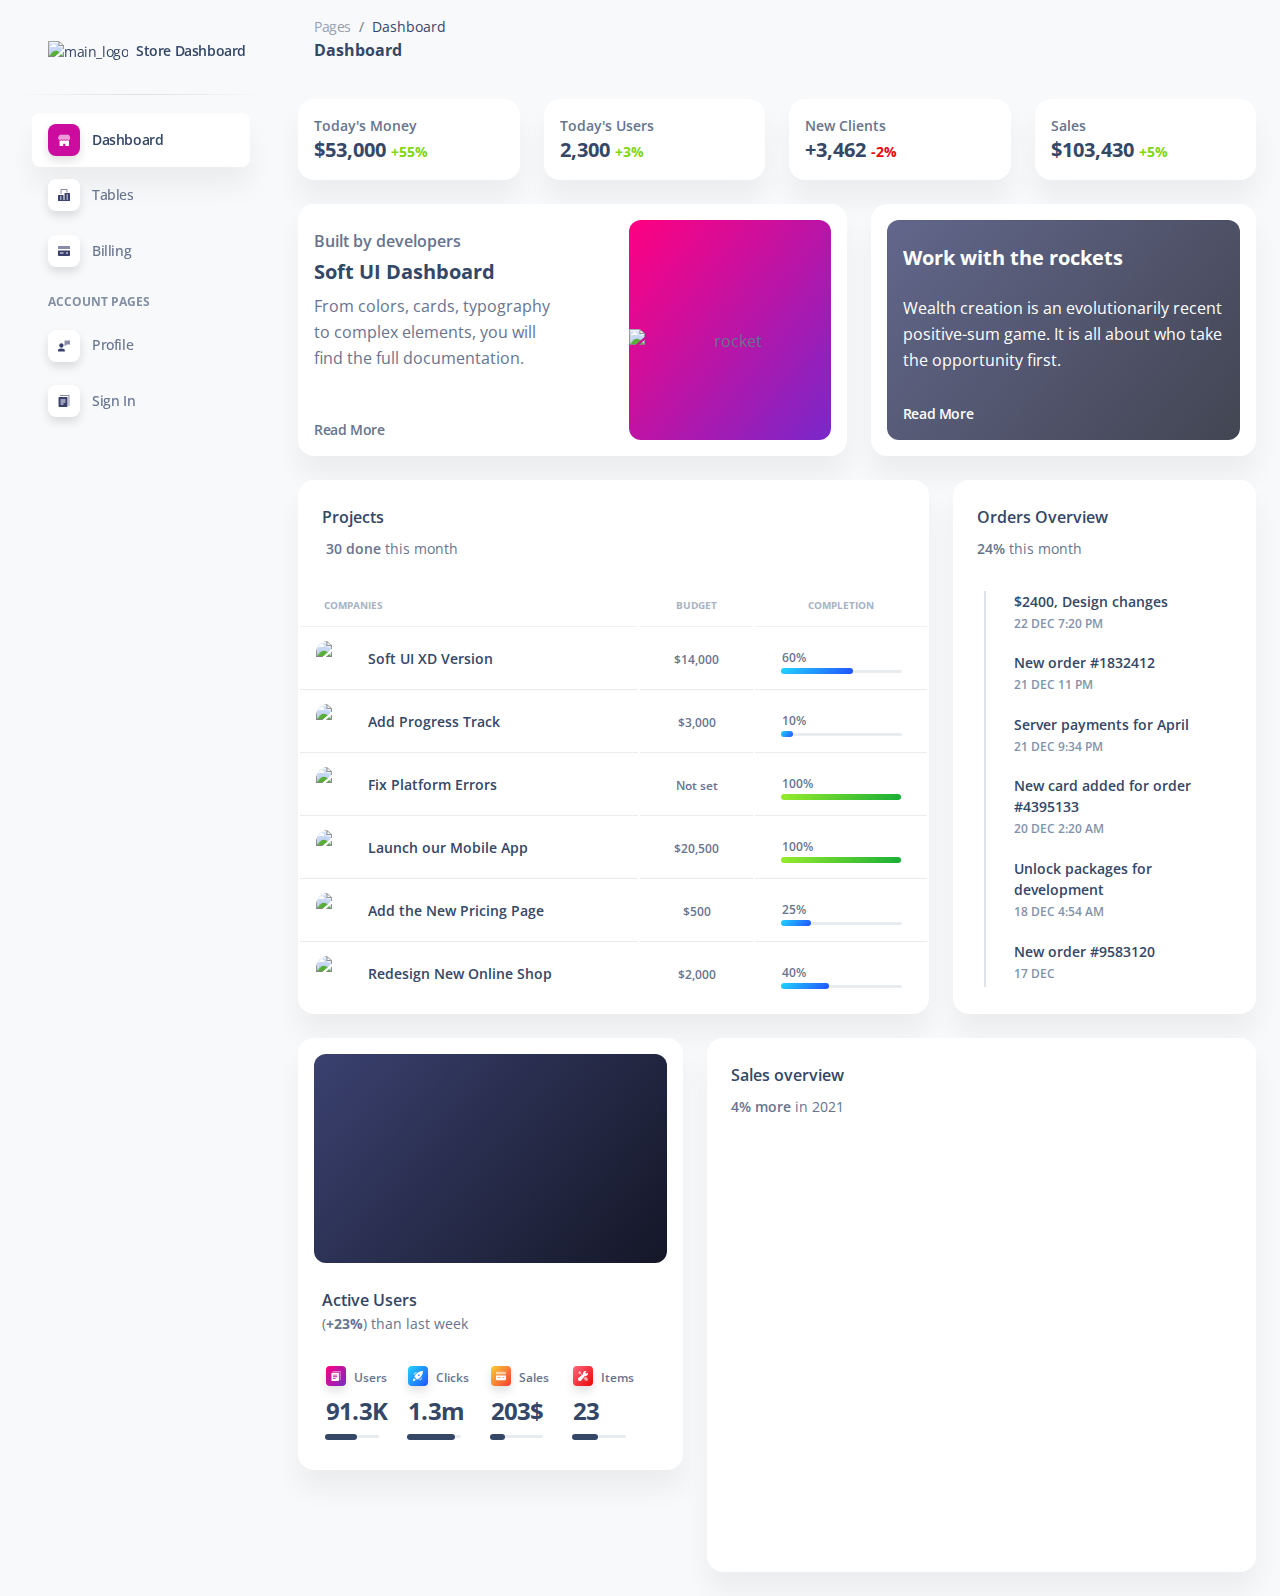
==== commit 0e38d210: "fixed minor things" ====
--- a/index.html
+++ b/index.html
@@ -9,7 +9,7 @@
   <link href="https://fonts.googleapis.com/css?family=Open+Sans:300,400,600,700" rel="stylesheet" /> <!-- This link loads the Open Sans font family from Google Fonts. -->
   <!-- Font Awesome Icons -->
   <script src="https://kit.fontawesome.com/42d5adcbca.js" crossorigin="anonymous"></script> <!-- This script loads the Font Awesome icon library. -->
-  <link id="pagestyle" href="style.css" rel="stylesheet" /> <!-- This link loads the style.css file, which contains the CSS for the page. -->
+  <link id="pagestyle" href="styles.css" rel="stylesheet" /> <!-- This link loads the style.css file, which contains the CSS for the page. -->
   <link rel="icon" type="image/png" href="logo-ct-dark.png">
 </head>
 
@@ -147,31 +147,7 @@
             </div>
            <span class="nav-link-text ms-1">Sign In</span>
           </a>
-        </li>
-
-        <!-- Navigation Item - Sign Up -->
-        <li class="nav-item">
-          <a class="nav-link  " href="sign-up.html">
-            <div class="icon icon-shape icon-sm shadow border-radius-md bg-white text-center me-2 d-flex align-items-center justify-content-center">
-              <svg width="12px" height="20px" viewBox="0 0 40 40" version="1.1" xmlns="http://www.w3.org/2000/svg" xmlns:xlink="http://www.w3.org/1999/xlink">
-                <g stroke="none" stroke-width="1" fill="none" fill-rule="evenodd">
-                  <g transform="translate(-1720.000000, -592.000000)" fill="#FFFFFF" fill-rule="nonzero">
-                    <g transform="translate(1716.000000, 291.000000)">
-                      <g transform="translate(4.000000, 301.000000)">
-                        <path class="color-background" d="M39.3,0.706666667 C38.9660984,0.370464027 38.5048767,0.192278529 38.0316667,0.216666667 C14.6516667,1.43666667 6.015,22.2633333 5.93166667,22.4733333 C5.68236407,23.0926189 5.82664679,23.8009159 6.29833333,24.2733333 L15.7266667,33.7016667 C16.2013871,34.1756798 16.9140329,34.3188658 17.535,34.065 C17.7433333,33.98 38.4583333,25.2466667 39.7816667,1.97666667 C39.8087196,1.50414529 39.6335979,1.04240574 39.3,0.706666667 Z M25.69,19.0233333 C24.7367525,19.9768687 23.3029475,20.2622391 22.0572426,19.7463614 C20.8115377,19.2304837 19.9992882,18.0149658 19.9992882,16.6666667 C19.9992882,15.3183676 20.8115377,14.1028496 22.0572426,13.5869719 C23.3029475,13.0710943 24.7367525,13.3564646 25.69,14.31 C26.9912731,15.6116662 26.9912731,17.7216672 25.69,19.0233333 L25.69,19.0233333 Z"></path>
-                        <path class="color-background opacity-6" d="M1.855,31.4066667 C3.05106558,30.2024182 4.79973884,29.7296005 6.43969145,30.1670277 C8.07964407,30.6044549 9.36054508,31.8853559 9.7979723,33.5253085 C10.2353995,35.1652612 9.76258177,36.9139344 8.55833333,38.11 C6.70666667,39.9616667 0,40 0,40 C0,40 0,33.2566667 1.855,31.4066667 Z"></path>
-                        <path class="color-background opacity-6" d="M17.2616667,3.90166667 C12.4943643,3.07192755 7.62174065,4.61673894 4.20333333,8.04166667 C3.31200265,8.94126033 2.53706177,9.94913142 1.89666667,11.0416667 C1.5109569,11.6966059 1.61721591,12.5295394 2.155,13.0666667 L5.47,16.3833333 C8.55036617,11.4946947 12.5559074,7.25476565 17.2616667,3.90166667 L17.2616667,3.90166667 Z"></path>
-                        <path class="color-background opacity-6" d="M36.0983333,22.7383333 C36.9280725,27.5056357 35.3832611,32.3782594 31.9583333,35.7966667 C31.0587397,36.6879974 30.0508686,37.4629382 28.9583333,38.1033333 C28.3033941,38.4890431 27.4704606,38.3827841 26.9333333,37.845 L23.6166667,34.53 C28.5053053,31.4496338 32.7452344,27.4440926 36.0983333,22.7383333 L36.0983333,22.7383333 Z"></path>
-                      </g>
-                    </g>
-                  </g>
-                </g>
-              </svg>
-            </div>
-            <span class="nav-link-text ms-1">Sign Up</span>
-          </a>
-        </li>
-        
+        </li>      
       </ul>
          <!-- This div is the collapseable content of the sidenav. It is hidden by default. -->
     </div>
@@ -873,6 +849,10 @@
       </div>
     </div>
   </main>
+
+
+
+
   
   <!--   Core JS Files   -->
   <script src="popper.min.js"></script>
--- a/styles.css
+++ b/styles.css
@@ -0,0 +1,26656 @@
+
+:root {
+    --bs-blue: #63B3ED;
+    --bs-indigo: #596CFF;
+    --bs-purple: #6f42c1;
+    --bs-pink: #d63384;
+    --bs-red: #F56565;
+    --bs-orange: #fd7e14;
+    --bs-yellow: #FBD38D;
+    --bs-green: #81E6D9;
+    --bs-teal: #20c997;
+    --bs-cyan: #0dcaf0;
+    --bs-white: #fff;
+    --bs-gray: #6c757d;
+    --bs-gray-dark: #343a40;
+    --bs-gray-100: #f8f9fa;
+    --bs-gray-200: #e9ecef;
+    --bs-gray-300: #dee2e6;
+    --bs-gray-400: #ced4da;
+    --bs-gray-500: #adb5bd;
+    --bs-gray-600: #6c757d;
+    --bs-gray-700: #495057;
+    --bs-gray-800: #343a40;
+    --bs-gray-900: #212529;
+    --bs-primary: #cb0c9f;
+    --bs-secondary: #8392AB;
+    --bs-success: #82d616;
+    --bs-info: #17c1e8;
+    --bs-warning: #fbcf33;
+    --bs-danger: #ea0606;
+    --bs-light: #e9ecef;
+    --bs-dark: #344767;
+    --bs-white: #fff;
+    --bs-primary-rgb: 203, 12, 159;
+    --bs-secondary-rgb: 131, 146, 171;
+    --bs-success-rgb: 130, 214, 22;
+    --bs-info-rgb: 23, 193, 232;
+    --bs-warning-rgb: 251, 207, 51;
+    --bs-danger-rgb: 234, 6, 6;
+    --bs-light-rgb: 233, 236, 239;
+    --bs-dark-rgb: 52, 71, 103;
+    --bs-white-rgb: 255, 255, 255;
+    --bs-white-rgb: 255, 255, 255;
+    --bs-black-rgb: 0, 0, 0;
+    --bs-body-color-rgb: 103, 116, 142;
+    --bs-body-bg-rgb: 255, 255, 255;
+    --bs-font-sans-serif: Open Sans;
+    --bs-font-monospace: SFMono-Regular, Menlo, Monaco, Consolas, "Liberation Mono", "Courier New", monospace;
+    --bs-gradient: linear-gradient(180deg, rgba(255, 255, 255, 0.15), rgba(255, 255, 255, 0));
+    --bs-body-font-family: var(--bs-font-sans-serif);
+    --bs-body-font-size: 1rem;
+    --bs-body-font-weight: 400;
+    --bs-body-line-height: 1.5;
+    --bs-body-color: #67748e;
+    --bs-body-bg: #fff;
+    --bs-border-width: 1px;
+    --bs-border-style: solid;
+    --bs-border-color: #dee2e6;
+    --bs-border-color-translucent: rgba(0, 0, 0, 0.175);
+    --bs-border-radius: 0.375rem;
+    --bs-border-radius-sm: 0.25rem;
+    --bs-border-radius-lg: 0.75rem;
+    --bs-border-radius-xl: 1rem;
+    --bs-border-radius-2xl: 1.5rem;
+    --bs-border-radius-pill: 50rem;
+    --bs-link-color: #cb0c9f;
+    --bs-link-hover-color: #830866;
+    --bs-code-color: #d63384;
+    --bs-highlight-bg: #fcf8e3;
+  }
+  
+  *,
+  *::before,
+  *::after {
+    box-sizing: border-box;
+  }
+  
+  @media (prefers-reduced-motion: no-preference) {
+    :root {
+      scroll-behavior: smooth;
+    }
+  }
+  
+  body {
+    margin: 0;
+    font-family: var(--bs-body-font-family);
+    font-size: var(--bs-body-font-size);
+    font-weight: var(--bs-body-font-weight);
+    line-height: var(--bs-body-line-height);
+    color: var(--bs-body-color);
+    text-align: var(--bs-body-text-align);
+    background-color: var(--bs-body-bg);
+    -webkit-text-size-adjust: 100%;
+    -webkit-tap-highlight-color: rgba(0, 0, 0, 0);
+  }
+  
+  hr {
+    margin: 1rem 0;
+    color: inherit;
+    border: 0;
+    border-top: 1px solid;
+    opacity: 0.25;
+  }
+  
+  h1,
+  .h1,
+  h2,
+  .h2,
+  h3,
+  .h3,
+  h4,
+  .h4,
+  h5,
+  .h5,
+  h6,
+  .h6 {
+    margin-top: 0;
+    margin-bottom: 0.5rem;
+    font-weight: 400;
+    line-height: 1.2;
+    color: #344767;
+  }
+  
+  h1,
+  .h1 {
+    font-size: calc(1.425rem + 2.1vw);
+  }
+  
+  @media (min-width: 1200px) {
+  
+    h1,
+    .h1 {
+      font-size: 3rem;
+    }
+  }
+  
+  h2,
+  .h2 {
+    font-size: calc(1.35rem + 1.2vw);
+  }
+  
+  @media (min-width: 1200px) {
+  
+    h2,
+    .h2 {
+      font-size: 2.25rem;
+    }
+  }
+  
+  h3,
+  .h3 {
+    font-size: calc(1.3125rem + 0.75vw);
+  }
+  
+  @media (min-width: 1200px) {
+  
+    h3,
+    .h3 {
+      font-size: 1.875rem;
+    }
+  }
+  
+  h4,
+  .h4 {
+    font-size: calc(1.275rem + 0.3vw);
+  }
+  
+  @media (min-width: 1200px) {
+  
+    h4,
+    .h4 {
+      font-size: 1.5rem;
+    }
+  }
+  
+  h5,
+  .h5 {
+    font-size: 1.25rem;
+  }
+  
+  h6,
+  .h6 {
+    font-size: 1rem;
+  }
+  
+  p {
+    margin-top: 0;
+    margin-bottom: 1rem;
+  }
+  
+  abbr[title] {
+    text-decoration: underline dotted;
+    cursor: help;
+    text-decoration-skip-ink: none;
+  }
+  
+  address {
+    margin-bottom: 1rem;
+    font-style: normal;
+    line-height: inherit;
+  }
+  
+  ol,
+  ul {
+    padding-left: 2rem;
+  }
+  
+  ol,
+  ul,
+  dl {
+    margin-top: 0;
+    margin-bottom: 1rem;
+  }
+  
+  ol ol,
+  ul ul,
+  ol ul,
+  ul ol {
+    margin-bottom: 0;
+  }
+  
+  dt {
+    font-weight: 600;
+  }
+  
+  dd {
+    margin-bottom: .5rem;
+    margin-left: 0;
+  }
+  
+  blockquote {
+    margin: 0 0 1rem;
+  }
+  
+  b,
+  strong {
+    font-weight: 700;
+  }
+  
+  small,
+  .small {
+    font-size: 0.875em;
+  }
+  
+  mark,
+  .mark {
+    padding: 0.2em;
+    background-color: var(--bs-highlight-bg);
+  }
+  
+  sub,
+  sup {
+    position: relative;
+    font-size: 0.75em;
+    line-height: 0;
+    vertical-align: baseline;
+  }
+  
+  sub {
+    bottom: -.25em;
+  }
+  
+  sup {
+    top: -.5em;
+  }
+  
+  a {
+    color: var(--bs-link-color);
+    text-decoration: none;
+  }
+  
+  a:hover {
+    color: var(--bs-link-hover-color);
+    text-decoration: none;
+  }
+  
+  a:not([href]):not([class]),
+  a:not([href]):not([class]):hover {
+    color: inherit;
+    text-decoration: none;
+  }
+  
+  pre,
+  code,
+  kbd,
+  samp {
+    font-family: var(--bs-font-monospace);
+    font-size: 1em;
+  }
+  
+  pre {
+    display: block;
+    margin-top: 0;
+    margin-bottom: 1rem;
+    overflow: auto;
+    font-size: 0.875em;
+  }
+  
+  pre code {
+    font-size: inherit;
+    color: inherit;
+    word-break: normal;
+  }
+  
+  code {
+    font-size: 0.875em;
+    color: var(--bs-code-color);
+    word-wrap: break-word;
+  }
+  
+  a>code {
+    color: inherit;
+  }
+  
+  kbd {
+    padding: 0.2rem 0.4rem;
+    font-size: 0.875em;
+    color: #fff;
+    background-color: #212529;
+    border-radius: 0.25rem;
+  }
+  
+  kbd kbd {
+    padding: 0;
+    font-size: 1em;
+    font-weight: 600;
+  }
+  
+  figure {
+    margin: 0 0 1rem;
+  }
+  
+  img,
+  svg {
+    vertical-align: middle;
+  }
+  
+  table {
+    caption-side: bottom;
+    border-collapse: collapse;
+  }
+  
+  caption {
+    padding-top: 0.5rem;
+    padding-bottom: 0.5rem;
+    color: #6c757d;
+    text-align: left;
+  }
+  
+  th {
+    text-align: inherit;
+    text-align: -webkit-match-parent;
+  }
+  
+  thead,
+  tbody,
+  tfoot,
+  tr,
+  td,
+  th {
+    border-color: inherit;
+    border-style: solid;
+    border-width: 0;
+  }
+  
+  label {
+    display: inline-block;
+  }
+  
+  button {
+    border-radius: 0;
+  }
+  
+  button:focus:not(:focus-visible) {
+    outline: 0;
+  }
+  
+  input,
+  button,
+  select,
+  optgroup,
+  textarea {
+    margin: 0;
+    font-family: inherit;
+    font-size: inherit;
+    line-height: inherit;
+  }
+  
+  button,
+  select {
+    text-transform: none;
+  }
+  
+  [role="button"] {
+    cursor: pointer;
+  }
+  
+  select {
+    word-wrap: normal;
+  }
+  
+  select:disabled {
+    opacity: 1;
+  }
+  
+  [list]:not([type="date"]):not([type="datetime-local"]):not([type="month"]):not([type="week"]):not([type="time"])::-webkit-calendar-picker-indicator {
+    display: none !important;
+  }
+  
+  button,
+  [type="button"],
+  [type="reset"],
+  [type="submit"] {
+    -webkit-appearance: button;
+  }
+  
+  button:not(:disabled),
+  [type="button"]:not(:disabled),
+  [type="reset"]:not(:disabled),
+  [type="submit"]:not(:disabled) {
+    cursor: pointer;
+  }
+  
+  ::-moz-focus-inner {
+    padding: 0;
+    border-style: none;
+  }
+  
+  textarea {
+    resize: vertical;
+  }
+  
+  fieldset {
+    min-width: 0;
+    padding: 0;
+    margin: 0;
+    border: 0;
+  }
+  
+  legend {
+    float: left;
+    width: 100%;
+    padding: 0;
+    margin-bottom: 0.5rem;
+    font-size: calc(1.275rem + 0.3vw);
+    line-height: inherit;
+  }
+  
+  @media (min-width: 1200px) {
+    legend {
+      font-size: 1.5rem;
+    }
+  }
+  
+  legend+* {
+    clear: left;
+  }
+  
+  ::-webkit-datetime-edit-fields-wrapper,
+  ::-webkit-datetime-edit-text,
+  ::-webkit-datetime-edit-minute,
+  ::-webkit-datetime-edit-hour-field,
+  ::-webkit-datetime-edit-day-field,
+  ::-webkit-datetime-edit-month-field,
+  ::-webkit-datetime-edit-year-field {
+    padding: 0;
+  }
+  
+  ::-webkit-inner-spin-button {
+    height: auto;
+  }
+  
+  [type="search"] {
+    outline-offset: -2px;
+    -webkit-appearance: textfield;
+  }
+  
+  /* rtl:raw:
+  [type="tel"],
+  [type="url"],
+  [type="email"],
+  [type="number"] {
+    direction: ltr;
+  }
+  */
+  ::-webkit-search-decoration {
+    -webkit-appearance: none;
+  }
+  
+  ::-webkit-color-swatch-wrapper {
+    padding: 0;
+  }
+  
+  ::file-selector-button {
+    font: inherit;
+    -webkit-appearance: button;
+  }
+  
+  output {
+    display: inline-block;
+  }
+  
+  iframe {
+    border: 0;
+  }
+  
+  summary {
+    display: list-item;
+    cursor: pointer;
+  }
+  
+  progress {
+    vertical-align: baseline;
+  }
+  
+  [hidden] {
+    display: none !important;
+  }
+  
+  .lead {
+    font-size: 1.25rem;
+    font-weight: 400;
+  }
+  
+  .display-1 {
+    font-size: calc(1.625rem + 4.5vw);
+    font-weight: 300;
+    line-height: 1.2;
+  }
+  
+  @media (min-width: 1200px) {
+    .display-1 {
+      font-size: 5rem;
+    }
+  }
+  
+  .display-2 {
+    font-size: calc(1.575rem + 3.9vw);
+    font-weight: 300;
+    line-height: 1.2;
+  }
+  
+  @media (min-width: 1200px) {
+    .display-2 {
+      font-size: 4.5rem;
+    }
+  }
+  
+  .display-3 {
+    font-size: calc(1.525rem + 3.3vw);
+    font-weight: 300;
+    line-height: 1.2;
+  }
+  
+  @media (min-width: 1200px) {
+    .display-3 {
+      font-size: 4rem;
+    }
+  }
+  
+  .display-4 {
+    font-size: calc(1.475rem + 2.7vw);
+    font-weight: 300;
+    line-height: 1.2;
+  }
+  
+  @media (min-width: 1200px) {
+    .display-4 {
+      font-size: 3.5rem;
+    }
+  }
+  
+  .display-5 {
+    font-size: calc(1.425rem + 2.1vw);
+    font-weight: 300;
+    line-height: 1.2;
+  }
+  
+  @media (min-width: 1200px) {
+    .display-5 {
+      font-size: 3rem;
+    }
+  }
+  
+  .display-6 {
+    font-size: calc(1.375rem + 1.5vw);
+    font-weight: 300;
+    line-height: 1.2;
+  }
+  
+  @media (min-width: 1200px) {
+    .display-6 {
+      font-size: 2.5rem;
+    }
+  }
+  
+  .list-unstyled {
+    padding-left: 0;
+    list-style: none;
+  }
+  
+  .list-inline {
+    padding-left: 0;
+    list-style: none;
+  }
+  
+  .list-inline-item {
+    display: inline-block;
+  }
+  
+  .list-inline-item:not(:last-child) {
+    margin-right: 0.5rem;
+  }
+  
+  .initialism {
+    font-size: 0.875em;
+    text-transform: uppercase;
+  }
+  
+  .blockquote {
+    margin-bottom: 1rem;
+    font-size: 1.25rem;
+  }
+  
+  .blockquote> :last-child {
+    margin-bottom: 0;
+  }
+  
+  .blockquote-footer {
+    margin-top: -1rem;
+    margin-bottom: 1rem;
+    font-size: 0.875em;
+    color: #6c757d;
+  }
+  
+  .blockquote-footer::before {
+    content: "\2014\00A0";
+  }
+  
+  .img-fluid {
+    max-width: 100%;
+    height: auto;
+  }
+  
+  .img-thumbnail {
+    padding: 0.25rem;
+    background-color: #fff;
+    border: 1px solid #dee2e6;
+    border-radius: 0.5rem;
+    max-width: 100%;
+    height: auto;
+  }
+  
+  .figure {
+    display: inline-block;
+  }
+  
+  .figure-img {
+    margin-bottom: 0.5rem;
+    line-height: 1;
+  }
+  
+  .figure-caption {
+    font-size: 0.875em;
+    color: #6c757d;
+  }
+  
+  .container,
+  .container-fluid,
+  .container-sm,
+  .container-md,
+  .container-lg,
+  .container-xl,
+  .container-xxl {
+    --bs-gutter-x: 1.5rem;
+    --bs-gutter-y: 0;
+    width: 100%;
+    padding-right: calc(var(--bs-gutter-x) * .5);
+    padding-left: calc(var(--bs-gutter-x) * .5);
+    margin-right: auto;
+    margin-left: auto;
+  }
+  
+  @media (min-width: 576px) {
+  
+    .container,
+    .container-sm {
+      max-width: 540px;
+    }
+  }
+  
+  @media (min-width: 768px) {
+  
+    .container,
+    .container-sm,
+    .container-md {
+      max-width: 720px;
+    }
+  }
+  
+  @media (min-width: 992px) {
+  
+    .container,
+    .container-sm,
+    .container-md,
+    .container-lg {
+      max-width: 960px;
+    }
+  }
+  
+  @media (min-width: 1200px) {
+  
+    .container,
+    .container-sm,
+    .container-md,
+    .container-lg,
+    .container-xl {
+      max-width: 1140px;
+    }
+  }
+  
+  @media (min-width: 1400px) {
+  
+    .container,
+    .container-sm,
+    .container-md,
+    .container-lg,
+    .container-xl,
+    .container-xxl {
+      max-width: 1320px;
+    }
+  }
+  
+  .row {
+    --bs-gutter-x: 1.5rem;
+    --bs-gutter-y: 0;
+    display: flex;
+    flex-wrap: wrap;
+    margin-top: calc(-1 * var(--bs-gutter-y));
+    margin-right: calc(-.5 * var(--bs-gutter-x));
+    margin-left: calc(-.5 * var(--bs-gutter-x));
+  }
+  
+  .row>* {
+    flex-shrink: 0;
+    width: 100%;
+    max-width: 100%;
+    padding-right: calc(var(--bs-gutter-x) * .5);
+    padding-left: calc(var(--bs-gutter-x) * .5);
+    margin-top: var(--bs-gutter-y);
+  }
+  
+  .col {
+    flex: 1 0 0%;
+  }
+  
+  .row-cols-auto>* {
+    flex: 0 0 auto;
+    width: auto;
+  }
+  
+  .row-cols-1>* {
+    flex: 0 0 auto;
+    width: 100%;
+  }
+  
+  .row-cols-2>* {
+    flex: 0 0 auto;
+    width: 50%;
+  }
+  
+  .row-cols-3>* {
+    flex: 0 0 auto;
+    width: 33.333333%;
+  }
+  
+  .row-cols-4>* {
+    flex: 0 0 auto;
+    width: 25%;
+  }
+  
+  .row-cols-5>* {
+    flex: 0 0 auto;
+    width: 20%;
+  }
+  
+  .row-cols-6>* {
+    flex: 0 0 auto;
+    width: 16.666667%;
+  }
+  
+  .col-auto {
+    flex: 0 0 auto;
+    width: auto;
+  }
+  
+  .col-1 {
+    flex: 0 0 auto;
+    width: 8.333333%;
+  }
+  
+  .col-2 {
+    flex: 0 0 auto;
+    width: 16.666667%;
+  }
+  
+  .col-3 {
+    flex: 0 0 auto;
+    width: 25%;
+  }
+  
+  .col-4 {
+    flex: 0 0 auto;
+    width: 33.333333%;
+  }
+  
+  .col-5 {
+    flex: 0 0 auto;
+    width: 41.666667%;
+  }
+  
+  .col-6 {
+    flex: 0 0 auto;
+    width: 50%;
+  }
+  
+  .col-7 {
+    flex: 0 0 auto;
+    width: 58.333333%;
+  }
+  
+  .col-8 {
+    flex: 0 0 auto;
+    width: 66.666667%;
+  }
+  
+  .col-9 {
+    flex: 0 0 auto;
+    width: 75%;
+  }
+  
+  .col-10 {
+    flex: 0 0 auto;
+    width: 83.333333%;
+  }
+  
+  .col-11 {
+    flex: 0 0 auto;
+    width: 91.666667%;
+  }
+  
+  .col-12 {
+    flex: 0 0 auto;
+    width: 100%;
+  }
+  
+  .offset-1 {
+    margin-left: 8.333333%;
+  }
+  
+  .offset-2 {
+    margin-left: 16.666667%;
+  }
+  
+  .offset-3 {
+    margin-left: 25%;
+  }
+  
+  .offset-4 {
+    margin-left: 33.333333%;
+  }
+  
+  .offset-5 {
+    margin-left: 41.666667%;
+  }
+  
+  .offset-6 {
+    margin-left: 50%;
+  }
+  
+  .offset-7 {
+    margin-left: 58.333333%;
+  }
+  
+  .offset-8 {
+    margin-left: 66.666667%;
+  }
+  
+  .offset-9 {
+    margin-left: 75%;
+  }
+  
+  .offset-10 {
+    margin-left: 83.333333%;
+  }
+  
+  .offset-11 {
+    margin-left: 91.666667%;
+  }
+  
+  .g-0,
+  .gx-0 {
+    --bs-gutter-x: 0;
+  }
+  
+  .g-0,
+  .gy-0 {
+    --bs-gutter-y: 0;
+  }
+  
+  .g-1,
+  .gx-1 {
+    --bs-gutter-x: 0.25rem;
+  }
+  
+  .g-1,
+  .gy-1 {
+    --bs-gutter-y: 0.25rem;
+  }
+  
+  .g-2,
+  .gx-2 {
+    --bs-gutter-x: 0.5rem;
+  }
+  
+  .g-2,
+  .gy-2 {
+    --bs-gutter-y: 0.5rem;
+  }
+  
+  .g-3,
+  .gx-3 {
+    --bs-gutter-x: 1rem;
+  }
+  
+  .g-3,
+  .gy-3 {
+    --bs-gutter-y: 1rem;
+  }
+  
+  .g-4,
+  .gx-4 {
+    --bs-gutter-x: 1.5rem;
+  }
+  
+  .g-4,
+  .gy-4 {
+    --bs-gutter-y: 1.5rem;
+  }
+  
+  .g-5,
+  .gx-5 {
+    --bs-gutter-x: 3rem;
+  }
+  
+  .g-5,
+  .gy-5 {
+    --bs-gutter-y: 3rem;
+  }
+  
+  .g-6,
+  .gx-6 {
+    --bs-gutter-x: 4rem;
+  }
+  
+  .g-6,
+  .gy-6 {
+    --bs-gutter-y: 4rem;
+  }
+  
+  .g-7,
+  .gx-7 {
+    --bs-gutter-x: 6rem;
+  }
+  
+  .g-7,
+  .gy-7 {
+    --bs-gutter-y: 6rem;
+  }
+  
+  .g-8,
+  .gx-8 {
+    --bs-gutter-x: 8rem;
+  }
+  
+  .g-8,
+  .gy-8 {
+    --bs-gutter-y: 8rem;
+  }
+  
+  .g-9,
+  .gx-9 {
+    --bs-gutter-x: 10rem;
+  }
+  
+  .g-9,
+  .gy-9 {
+    --bs-gutter-y: 10rem;
+  }
+  
+  .g-10,
+  .gx-10 {
+    --bs-gutter-x: 12rem;
+  }
+  
+  .g-10,
+  .gy-10 {
+    --bs-gutter-y: 12rem;
+  }
+  
+  .g-11,
+  .gx-11 {
+    --bs-gutter-x: 14rem;
+  }
+  
+  .g-11,
+  .gy-11 {
+    --bs-gutter-y: 14rem;
+  }
+  
+  .g-12,
+  .gx-12 {
+    --bs-gutter-x: 16rem;
+  }
+  
+  .g-12,
+  .gy-12 {
+    --bs-gutter-y: 16rem;
+  }
+  
+  @media (min-width: 576px) {
+    .col-sm {
+      flex: 1 0 0%;
+    }
+  
+    .row-cols-sm-auto>* {
+      flex: 0 0 auto;
+      width: auto;
+    }
+  
+    .row-cols-sm-1>* {
+      flex: 0 0 auto;
+      width: 100%;
+    }
+  
+    .row-cols-sm-2>* {
+      flex: 0 0 auto;
+      width: 50%;
+    }
+  
+    .row-cols-sm-3>* {
+      flex: 0 0 auto;
+      width: 33.333333%;
+    }
+  
+    .row-cols-sm-4>* {
+      flex: 0 0 auto;
+      width: 25%;
+    }
+  
+    .row-cols-sm-5>* {
+      flex: 0 0 auto;
+      width: 20%;
+    }
+  
+    .row-cols-sm-6>* {
+      flex: 0 0 auto;
+      width: 16.666667%;
+    }
+  
+    .col-sm-auto {
+      flex: 0 0 auto;
+      width: auto;
+    }
+  
+    .col-sm-1 {
+      flex: 0 0 auto;
+      width: 8.333333%;
+    }
+  
+    .col-sm-2 {
+      flex: 0 0 auto;
+      width: 16.666667%;
+    }
+  
+    .col-sm-3 {
+      flex: 0 0 auto;
+      width: 25%;
+    }
+  
+    .col-sm-4 {
+      flex: 0 0 auto;
+      width: 33.333333%;
+    }
+  
+    .col-sm-5 {
+      flex: 0 0 auto;
+      width: 41.666667%;
+    }
+  
+    .col-sm-6 {
+      flex: 0 0 auto;
+      width: 50%;
+    }
+  
+    .col-sm-7 {
+      flex: 0 0 auto;
+      width: 58.333333%;
+    }
+  
+    .col-sm-8 {
+      flex: 0 0 auto;
+      width: 66.666667%;
+    }
+  
+    .col-sm-9 {
+      flex: 0 0 auto;
+      width: 75%;
+    }
+  
+    .col-sm-10 {
+      flex: 0 0 auto;
+      width: 83.333333%;
+    }
+  
+    .col-sm-11 {
+      flex: 0 0 auto;
+      width: 91.666667%;
+    }
+  
+    .col-sm-12 {
+      flex: 0 0 auto;
+      width: 100%;
+    }
+  
+    .offset-sm-0 {
+      margin-left: 0;
+    }
+  
+    .offset-sm-1 {
+      margin-left: 8.333333%;
+    }
+  
+    .offset-sm-2 {
+      margin-left: 16.666667%;
+    }
+  
+    .offset-sm-3 {
+      margin-left: 25%;
+    }
+  
+    .offset-sm-4 {
+      margin-left: 33.333333%;
+    }
+  
+    .offset-sm-5 {
+      margin-left: 41.666667%;
+    }
+  
+    .offset-sm-6 {
+      margin-left: 50%;
+    }
+  
+    .offset-sm-7 {
+      margin-left: 58.333333%;
+    }
+  
+    .offset-sm-8 {
+      margin-left: 66.666667%;
+    }
+  
+    .offset-sm-9 {
+      margin-left: 75%;
+    }
+  
+    .offset-sm-10 {
+      margin-left: 83.333333%;
+    }
+  
+    .offset-sm-11 {
+      margin-left: 91.666667%;
+    }
+  
+    .g-sm-0,
+    .gx-sm-0 {
+      --bs-gutter-x: 0;
+    }
+  
+    .g-sm-0,
+    .gy-sm-0 {
+      --bs-gutter-y: 0;
+    }
+  
+    .g-sm-1,
+    .gx-sm-1 {
+      --bs-gutter-x: 0.25rem;
+    }
+  
+    .g-sm-1,
+    .gy-sm-1 {
+      --bs-gutter-y: 0.25rem;
+    }
+  
+    .g-sm-2,
+    .gx-sm-2 {
+      --bs-gutter-x: 0.5rem;
+    }
+  
+    .g-sm-2,
+    .gy-sm-2 {
+      --bs-gutter-y: 0.5rem;
+    }
+  
+    .g-sm-3,
+    .gx-sm-3 {
+      --bs-gutter-x: 1rem;
+    }
+  
+    .g-sm-3,
+    .gy-sm-3 {
+      --bs-gutter-y: 1rem;
+    }
+  
+    .g-sm-4,
+    .gx-sm-4 {
+      --bs-gutter-x: 1.5rem;
+    }
+  
+    .g-sm-4,
+    .gy-sm-4 {
+      --bs-gutter-y: 1.5rem;
+    }
+  
+    .g-sm-5,
+    .gx-sm-5 {
+      --bs-gutter-x: 3rem;
+    }
+  
+    .g-sm-5,
+    .gy-sm-5 {
+      --bs-gutter-y: 3rem;
+    }
+  
+    .g-sm-6,
+    .gx-sm-6 {
+      --bs-gutter-x: 4rem;
+    }
+  
+    .g-sm-6,
+    .gy-sm-6 {
+      --bs-gutter-y: 4rem;
+    }
+  
+    .g-sm-7,
+    .gx-sm-7 {
+      --bs-gutter-x: 6rem;
+    }
+  
+    .g-sm-7,
+    .gy-sm-7 {
+      --bs-gutter-y: 6rem;
+    }
+  
+    .g-sm-8,
+    .gx-sm-8 {
+      --bs-gutter-x: 8rem;
+    }
+  
+    .g-sm-8,
+    .gy-sm-8 {
+      --bs-gutter-y: 8rem;
+    }
+  
+    .g-sm-9,
+    .gx-sm-9 {
+      --bs-gutter-x: 10rem;
+    }
+  
+    .g-sm-9,
+    .gy-sm-9 {
+      --bs-gutter-y: 10rem;
+    }
+  
+    .g-sm-10,
+    .gx-sm-10 {
+      --bs-gutter-x: 12rem;
+    }
+  
+    .g-sm-10,
+    .gy-sm-10 {
+      --bs-gutter-y: 12rem;
+    }
+  
+    .g-sm-11,
+    .gx-sm-11 {
+      --bs-gutter-x: 14rem;
+    }
+  
+    .g-sm-11,
+    .gy-sm-11 {
+      --bs-gutter-y: 14rem;
+    }
+  
+    .g-sm-12,
+    .gx-sm-12 {
+      --bs-gutter-x: 16rem;
+    }
+  
+    .g-sm-12,
+    .gy-sm-12 {
+      --bs-gutter-y: 16rem;
+    }
+  }
+  
+  @media (min-width: 768px) {
+    .col-md {
+      flex: 1 0 0%;
+    }
+  
+    .row-cols-md-auto>* {
+      flex: 0 0 auto;
+      width: auto;
+    }
+  
+    .row-cols-md-1>* {
+      flex: 0 0 auto;
+      width: 100%;
+    }
+  
+    .row-cols-md-2>* {
+      flex: 0 0 auto;
+      width: 50%;
+    }
+  
+    .row-cols-md-3>* {
+      flex: 0 0 auto;
+      width: 33.333333%;
+    }
+  
+    .row-cols-md-4>* {
+      flex: 0 0 auto;
+      width: 25%;
+    }
+  
+    .row-cols-md-5>* {
+      flex: 0 0 auto;
+      width: 20%;
+    }
+  
+    .row-cols-md-6>* {
+      flex: 0 0 auto;
+      width: 16.666667%;
+    }
+  
+    .col-md-auto {
+      flex: 0 0 auto;
+      width: auto;
+    }
+  
+    .col-md-1 {
+      flex: 0 0 auto;
+      width: 8.333333%;
+    }
+  
+    .col-md-2 {
+      flex: 0 0 auto;
+      width: 16.666667%;
+    }
+  
+    .col-md-3 {
+      flex: 0 0 auto;
+      width: 25%;
+    }
+  
+    .col-md-4 {
+      flex: 0 0 auto;
+      width: 33.333333%;
+    }
+  
+    .col-md-5 {
+      flex: 0 0 auto;
+      width: 41.666667%;
+    }
+  
+    .col-md-6 {
+      flex: 0 0 auto;
+      width: 50%;
+    }
+  
+    .col-md-7 {
+      flex: 0 0 auto;
+      width: 58.333333%;
+    }
+  
+    .col-md-8 {
+      flex: 0 0 auto;
+      width: 66.666667%;
+    }
+  
+    .col-md-9 {
+      flex: 0 0 auto;
+      width: 75%;
+    }
+  
+    .col-md-10 {
+      flex: 0 0 auto;
+      width: 83.333333%;
+    }
+  
+    .col-md-11 {
+      flex: 0 0 auto;
+      width: 91.666667%;
+    }
+  
+    .col-md-12 {
+      flex: 0 0 auto;
+      width: 100%;
+    }
+  
+    .offset-md-0 {
+      margin-left: 0;
+    }
+  
+    .offset-md-1 {
+      margin-left: 8.333333%;
+    }
+  
+    .offset-md-2 {
+      margin-left: 16.666667%;
+    }
+  
+    .offset-md-3 {
+      margin-left: 25%;
+    }
+  
+    .offset-md-4 {
+      margin-left: 33.333333%;
+    }
+  
+    .offset-md-5 {
+      margin-left: 41.666667%;
+    }
+  
+    .offset-md-6 {
+      margin-left: 50%;
+    }
+  
+    .offset-md-7 {
+      margin-left: 58.333333%;
+    }
+  
+    .offset-md-8 {
+      margin-left: 66.666667%;
+    }
+  
+    .offset-md-9 {
+      margin-left: 75%;
+    }
+  
+    .offset-md-10 {
+      margin-left: 83.333333%;
+    }
+  
+    .offset-md-11 {
+      margin-left: 91.666667%;
+    }
+  
+    .g-md-0,
+    .gx-md-0 {
+      --bs-gutter-x: 0;
+    }
+  
+    .g-md-0,
+    .gy-md-0 {
+      --bs-gutter-y: 0;
+    }
+  
+    .g-md-1,
+    .gx-md-1 {
+      --bs-gutter-x: 0.25rem;
+    }
+  
+    .g-md-1,
+    .gy-md-1 {
+      --bs-gutter-y: 0.25rem;
+    }
+  
+    .g-md-2,
+    .gx-md-2 {
+      --bs-gutter-x: 0.5rem;
+    }
+  
+    .g-md-2,
+    .gy-md-2 {
+      --bs-gutter-y: 0.5rem;
+    }
+  
+    .g-md-3,
+    .gx-md-3 {
+      --bs-gutter-x: 1rem;
+    }
+  
+    .g-md-3,
+    .gy-md-3 {
+      --bs-gutter-y: 1rem;
+    }
+  
+    .g-md-4,
+    .gx-md-4 {
+      --bs-gutter-x: 1.5rem;
+    }
+  
+    .g-md-4,
+    .gy-md-4 {
+      --bs-gutter-y: 1.5rem;
+    }
+  
+    .g-md-5,
+    .gx-md-5 {
+      --bs-gutter-x: 3rem;
+    }
+  
+    .g-md-5,
+    .gy-md-5 {
+      --bs-gutter-y: 3rem;
+    }
+  
+    .g-md-6,
+    .gx-md-6 {
+      --bs-gutter-x: 4rem;
+    }
+  
+    .g-md-6,
+    .gy-md-6 {
+      --bs-gutter-y: 4rem;
+    }
+  
+    .g-md-7,
+    .gx-md-7 {
+      --bs-gutter-x: 6rem;
+    }
+  
+    .g-md-7,
+    .gy-md-7 {
+      --bs-gutter-y: 6rem;
+    }
+  
+    .g-md-8,
+    .gx-md-8 {
+      --bs-gutter-x: 8rem;
+    }
+  
+    .g-md-8,
+    .gy-md-8 {
+      --bs-gutter-y: 8rem;
+    }
+  
+    .g-md-9,
+    .gx-md-9 {
+      --bs-gutter-x: 10rem;
+    }
+  
+    .g-md-9,
+    .gy-md-9 {
+      --bs-gutter-y: 10rem;
+    }
+  
+    .g-md-10,
+    .gx-md-10 {
+      --bs-gutter-x: 12rem;
+    }
+  
+    .g-md-10,
+    .gy-md-10 {
+      --bs-gutter-y: 12rem;
+    }
+  
+    .g-md-11,
+    .gx-md-11 {
+      --bs-gutter-x: 14rem;
+    }
+  
+    .g-md-11,
+    .gy-md-11 {
+      --bs-gutter-y: 14rem;
+    }
+  
+    .g-md-12,
+    .gx-md-12 {
+      --bs-gutter-x: 16rem;
+    }
+  
+    .g-md-12,
+    .gy-md-12 {
+      --bs-gutter-y: 16rem;
+    }
+  }
+  
+  @media (min-width: 992px) {
+    .col-lg {
+      flex: 1 0 0%;
+    }
+  
+    .row-cols-lg-auto>* {
+      flex: 0 0 auto;
+      width: auto;
+    }
+  
+    .row-cols-lg-1>* {
+      flex: 0 0 auto;
+      width: 100%;
+    }
+  
+    .row-cols-lg-2>* {
+      flex: 0 0 auto;
+      width: 50%;
+    }
+  
+    .row-cols-lg-3>* {
+      flex: 0 0 auto;
+      width: 33.333333%;
+    }
+  
+    .row-cols-lg-4>* {
+      flex: 0 0 auto;
+      width: 25%;
+    }
+  
+    .row-cols-lg-5>* {
+      flex: 0 0 auto;
+      width: 20%;
+    }
+  
+    .row-cols-lg-6>* {
+      flex: 0 0 auto;
+      width: 16.666667%;
+    }
+  
+    .col-lg-auto {
+      flex: 0 0 auto;
+      width: auto;
+    }
+  
+    .col-lg-1 {
+      flex: 0 0 auto;
+      width: 8.333333%;
+    }
+  
+    .col-lg-2 {
+      flex: 0 0 auto;
+      width: 16.666667%;
+    }
+  
+    .col-lg-3 {
+      flex: 0 0 auto;
+      width: 25%;
+    }
+  
+    .col-lg-4 {
+      flex: 0 0 auto;
+      width: 33.333333%;
+    }
+  
+    .col-lg-5 {
+      flex: 0 0 auto;
+      width: 41.666667%;
+    }
+  
+    .col-lg-6 {
+      flex: 0 0 auto;
+      width: 50%;
+    }
+  
+    .col-lg-7 {
+      flex: 0 0 auto;
+      width: 58.333333%;
+    }
+  
+    .col-lg-8 {
+      flex: 0 0 auto;
+      width: 66.666667%;
+    }
+  
+    .col-lg-9 {
+      flex: 0 0 auto;
+      width: 75%;
+    }
+  
+    .col-lg-10 {
+      flex: 0 0 auto;
+      width: 83.333333%;
+    }
+  
+    .col-lg-11 {
+      flex: 0 0 auto;
+      width: 91.666667%;
+    }
+  
+    .col-lg-12 {
+      flex: 0 0 auto;
+      width: 100%;
+    }
+  
+    .offset-lg-0 {
+      margin-left: 0;
+    }
+  
+    .offset-lg-1 {
+      margin-left: 8.333333%;
+    }
+  
+    .offset-lg-2 {
+      margin-left: 16.666667%;
+    }
+  
+    .offset-lg-3 {
+      margin-left: 25%;
+    }
+  
+    .offset-lg-4 {
+      margin-left: 33.333333%;
+    }
+  
+    .offset-lg-5 {
+      margin-left: 41.666667%;
+    }
+  
+    .offset-lg-6 {
+      margin-left: 50%;
+    }
+  
+    .offset-lg-7 {
+      margin-left: 58.333333%;
+    }
+  
+    .offset-lg-8 {
+      margin-left: 66.666667%;
+    }
+  
+    .offset-lg-9 {
+      margin-left: 75%;
+    }
+  
+    .offset-lg-10 {
+      margin-left: 83.333333%;
+    }
+  
+    .offset-lg-11 {
+      margin-left: 91.666667%;
+    }
+  
+    .g-lg-0,
+    .gx-lg-0 {
+      --bs-gutter-x: 0;
+    }
+  
+    .g-lg-0,
+    .gy-lg-0 {
+      --bs-gutter-y: 0;
+    }
+  
+    .g-lg-1,
+    .gx-lg-1 {
+      --bs-gutter-x: 0.25rem;
+    }
+  
+    .g-lg-1,
+    .gy-lg-1 {
+      --bs-gutter-y: 0.25rem;
+    }
+  
+    .g-lg-2,
+    .gx-lg-2 {
+      --bs-gutter-x: 0.5rem;
+    }
+  
+    .g-lg-2,
+    .gy-lg-2 {
+      --bs-gutter-y: 0.5rem;
+    }
+  
+    .g-lg-3,
+    .gx-lg-3 {
+      --bs-gutter-x: 1rem;
+    }
+  
+    .g-lg-3,
+    .gy-lg-3 {
+      --bs-gutter-y: 1rem;
+    }
+  
+    .g-lg-4,
+    .gx-lg-4 {
+      --bs-gutter-x: 1.5rem;
+    }
+  
+    .g-lg-4,
+    .gy-lg-4 {
+      --bs-gutter-y: 1.5rem;
+    }
+  
+    .g-lg-5,
+    .gx-lg-5 {
+      --bs-gutter-x: 3rem;
+    }
+  
+    .g-lg-5,
+    .gy-lg-5 {
+      --bs-gutter-y: 3rem;
+    }
+  
+    .g-lg-6,
+    .gx-lg-6 {
+      --bs-gutter-x: 4rem;
+    }
+  
+    .g-lg-6,
+    .gy-lg-6 {
+      --bs-gutter-y: 4rem;
+    }
+  
+    .g-lg-7,
+    .gx-lg-7 {
+      --bs-gutter-x: 6rem;
+    }
+  
+    .g-lg-7,
+    .gy-lg-7 {
+      --bs-gutter-y: 6rem;
+    }
+  
+    .g-lg-8,
+    .gx-lg-8 {
+      --bs-gutter-x: 8rem;
+    }
+  
+    .g-lg-8,
+    .gy-lg-8 {
+      --bs-gutter-y: 8rem;
+    }
+  
+    .g-lg-9,
+    .gx-lg-9 {
+      --bs-gutter-x: 10rem;
+    }
+  
+    .g-lg-9,
+    .gy-lg-9 {
+      --bs-gutter-y: 10rem;
+    }
+  
+    .g-lg-10,
+    .gx-lg-10 {
+      --bs-gutter-x: 12rem;
+    }
+  
+    .g-lg-10,
+    .gy-lg-10 {
+      --bs-gutter-y: 12rem;
+    }
+  
+    .g-lg-11,
+    .gx-lg-11 {
+      --bs-gutter-x: 14rem;
+    }
+  
+    .g-lg-11,
+    .gy-lg-11 {
+      --bs-gutter-y: 14rem;
+    }
+  
+    .g-lg-12,
+    .gx-lg-12 {
+      --bs-gutter-x: 16rem;
+    }
+  
+    .g-lg-12,
+    .gy-lg-12 {
+      --bs-gutter-y: 16rem;
+    }
+  }
+  
+  @media (min-width: 1200px) {
+    .col-xl {
+      flex: 1 0 0%;
+    }
+  
+    .row-cols-xl-auto>* {
+      flex: 0 0 auto;
+      width: auto;
+    }
+  
+    .row-cols-xl-1>* {
+      flex: 0 0 auto;
+      width: 100%;
+    }
+  
+    .row-cols-xl-2>* {
+      flex: 0 0 auto;
+      width: 50%;
+    }
+  
+    .row-cols-xl-3>* {
+      flex: 0 0 auto;
+      width: 33.333333%;
+    }
+  
+    .row-cols-xl-4>* {
+      flex: 0 0 auto;
+      width: 25%;
+    }
+  
+    .row-cols-xl-5>* {
+      flex: 0 0 auto;
+      width: 20%;
+    }
+  
+    .row-cols-xl-6>* {
+      flex: 0 0 auto;
+      width: 16.666667%;
+    }
+  
+    .col-xl-auto {
+      flex: 0 0 auto;
+      width: auto;
+    }
+  
+    .col-xl-1 {
+      flex: 0 0 auto;
+      width: 8.333333%;
+    }
+  
+    .col-xl-2 {
+      flex: 0 0 auto;
+      width: 16.666667%;
+    }
+  
+    .col-xl-3 {
+      flex: 0 0 auto;
+      width: 25%;
+    }
+  
+    .col-xl-4 {
+      flex: 0 0 auto;
+      width: 33.333333%;
+    }
+  
+    .col-xl-5 {
+      flex: 0 0 auto;
+      width: 41.666667%;
+    }
+  
+    .col-xl-6 {
+      flex: 0 0 auto;
+      width: 50%;
+    }
+  
+    .col-xl-7 {
+      flex: 0 0 auto;
+      width: 58.333333%;
+    }
+  
+    .col-xl-8 {
+      flex: 0 0 auto;
+      width: 66.666667%;
+    }
+  
+    .col-xl-9 {
+      flex: 0 0 auto;
+      width: 75%;
+    }
+  
+    .col-xl-10 {
+      flex: 0 0 auto;
+      width: 83.333333%;
+    }
+  
+    .col-xl-11 {
+      flex: 0 0 auto;
+      width: 91.666667%;
+    }
+  
+    .col-xl-12 {
+      flex: 0 0 auto;
+      width: 100%;
+    }
+  
+    .offset-xl-0 {
+      margin-left: 0;
+    }
+  
+    .offset-xl-1 {
+      margin-left: 8.333333%;
+    }
+  
+    .offset-xl-2 {
+      margin-left: 16.666667%;
+    }
+  
+    .offset-xl-3 {
+      margin-left: 25%;
+    }
+  
+    .offset-xl-4 {
+      margin-left: 33.333333%;
+    }
+  
+    .offset-xl-5 {
+      margin-left: 41.666667%;
+    }
+  
+    .offset-xl-6 {
+      margin-left: 50%;
+    }
+  
+    .offset-xl-7 {
+      margin-left: 58.333333%;
+    }
+  
+    .offset-xl-8 {
+      margin-left: 66.666667%;
+    }
+  
+    .offset-xl-9 {
+      margin-left: 75%;
+    }
+  
+    .offset-xl-10 {
+      margin-left: 83.333333%;
+    }
+  
+    .offset-xl-11 {
+      margin-left: 91.666667%;
+    }
+  
+    .g-xl-0,
+    .gx-xl-0 {
+      --bs-gutter-x: 0;
+    }
+  
+    .g-xl-0,
+    .gy-xl-0 {
+      --bs-gutter-y: 0;
+    }
+  
+    .g-xl-1,
+    .gx-xl-1 {
+      --bs-gutter-x: 0.25rem;
+    }
+  
+    .g-xl-1,
+    .gy-xl-1 {
+      --bs-gutter-y: 0.25rem;
+    }
+  
+    .g-xl-2,
+    .gx-xl-2 {
+      --bs-gutter-x: 0.5rem;
+    }
+  
+    .g-xl-2,
+    .gy-xl-2 {
+      --bs-gutter-y: 0.5rem;
+    }
+  
+    .g-xl-3,
+    .gx-xl-3 {
+      --bs-gutter-x: 1rem;
+    }
+  
+    .g-xl-3,
+    .gy-xl-3 {
+      --bs-gutter-y: 1rem;
+    }
+  
+    .g-xl-4,
+    .gx-xl-4 {
+      --bs-gutter-x: 1.5rem;
+    }
+  
+    .g-xl-4,
+    .gy-xl-4 {
+      --bs-gutter-y: 1.5rem;
+    }
+  
+    .g-xl-5,
+    .gx-xl-5 {
+      --bs-gutter-x: 3rem;
+    }
+  
+    .g-xl-5,
+    .gy-xl-5 {
+      --bs-gutter-y: 3rem;
+    }
+  
+    .g-xl-6,
+    .gx-xl-6 {
+      --bs-gutter-x: 4rem;
+    }
+  
+    .g-xl-6,
+    .gy-xl-6 {
+      --bs-gutter-y: 4rem;
+    }
+  
+    .g-xl-7,
+    .gx-xl-7 {
+      --bs-gutter-x: 6rem;
+    }
+  
+    .g-xl-7,
+    .gy-xl-7 {
+      --bs-gutter-y: 6rem;
+    }
+  
+    .g-xl-8,
+    .gx-xl-8 {
+      --bs-gutter-x: 8rem;
+    }
+  
+    .g-xl-8,
+    .gy-xl-8 {
+      --bs-gutter-y: 8rem;
+    }
+  
+    .g-xl-9,
+    .gx-xl-9 {
+      --bs-gutter-x: 10rem;
+    }
+  
+    .g-xl-9,
+    .gy-xl-9 {
+      --bs-gutter-y: 10rem;
+    }
+  
+    .g-xl-10,
+    .gx-xl-10 {
+      --bs-gutter-x: 12rem;
+    }
+  
+    .g-xl-10,
+    .gy-xl-10 {
+      --bs-gutter-y: 12rem;
+    }
+  
+    .g-xl-11,
+    .gx-xl-11 {
+      --bs-gutter-x: 14rem;
+    }
+  
+    .g-xl-11,
+    .gy-xl-11 {
+      --bs-gutter-y: 14rem;
+    }
+  
+    .g-xl-12,
+    .gx-xl-12 {
+      --bs-gutter-x: 16rem;
+    }
+  
+    .g-xl-12,
+    .gy-xl-12 {
+      --bs-gutter-y: 16rem;
+    }
+  }
+  
+  @media (min-width: 1400px) {
+    .col-xxl {
+      flex: 1 0 0%;
+    }
+  
+    .row-cols-xxl-auto>* {
+      flex: 0 0 auto;
+      width: auto;
+    }
+  
+    .row-cols-xxl-1>* {
+      flex: 0 0 auto;
+      width: 100%;
+    }
+  
+    .row-cols-xxl-2>* {
+      flex: 0 0 auto;
+      width: 50%;
+    }
+  
+    .row-cols-xxl-3>* {
+      flex: 0 0 auto;
+      width: 33.333333%;
+    }
+  
+    .row-cols-xxl-4>* {
+      flex: 0 0 auto;
+      width: 25%;
+    }
+  
+    .row-cols-xxl-5>* {
+      flex: 0 0 auto;
+      width: 20%;
+    }
+  
+    .row-cols-xxl-6>* {
+      flex: 0 0 auto;
+      width: 16.666667%;
+    }
+  
+    .col-xxl-auto {
+      flex: 0 0 auto;
+      width: auto;
+    }
+  
+    .col-xxl-1 {
+      flex: 0 0 auto;
+      width: 8.333333%;
+    }
+  
+    .col-xxl-2 {
+      flex: 0 0 auto;
+      width: 16.666667%;
+    }
+  
+    .col-xxl-3 {
+      flex: 0 0 auto;
+      width: 25%;
+    }
+  
+    .col-xxl-4 {
+      flex: 0 0 auto;
+      width: 33.333333%;
+    }
+  
+    .col-xxl-5 {
+      flex: 0 0 auto;
+      width: 41.666667%;
+    }
+  
+    .col-xxl-6 {
+      flex: 0 0 auto;
+      width: 50%;
+    }
+  
+    .col-xxl-7 {
+      flex: 0 0 auto;
+      width: 58.333333%;
+    }
+  
+    .col-xxl-8 {
+      flex: 0 0 auto;
+      width: 66.666667%;
+    }
+  
+    .col-xxl-9 {
+      flex: 0 0 auto;
+      width: 75%;
+    }
+  
+    .col-xxl-10 {
+      flex: 0 0 auto;
+      width: 83.333333%;
+    }
+  
+    .col-xxl-11 {
+      flex: 0 0 auto;
+      width: 91.666667%;
+    }
+  
+    .col-xxl-12 {
+      flex: 0 0 auto;
+      width: 100%;
+    }
+  
+    .offset-xxl-0 {
+      margin-left: 0;
+    }
+  
+    .offset-xxl-1 {
+      margin-left: 8.333333%;
+    }
+  
+    .offset-xxl-2 {
+      margin-left: 16.666667%;
+    }
+  
+    .offset-xxl-3 {
+      margin-left: 25%;
+    }
+  
+    .offset-xxl-4 {
+      margin-left: 33.333333%;
+    }
+  
+    .offset-xxl-5 {
+      margin-left: 41.666667%;
+    }
+  
+    .offset-xxl-6 {
+      margin-left: 50%;
+    }
+  
+    .offset-xxl-7 {
+      margin-left: 58.333333%;
+    }
+  
+    .offset-xxl-8 {
+      margin-left: 66.666667%;
+    }
+  
+    .offset-xxl-9 {
+      margin-left: 75%;
+    }
+  
+    .offset-xxl-10 {
+      margin-left: 83.333333%;
+    }
+  
+    .offset-xxl-11 {
+      margin-left: 91.666667%;
+    }
+  
+    .g-xxl-0,
+    .gx-xxl-0 {
+      --bs-gutter-x: 0;
+    }
+  
+    .g-xxl-0,
+    .gy-xxl-0 {
+      --bs-gutter-y: 0;
+    }
+  
+    .g-xxl-1,
+    .gx-xxl-1 {
+      --bs-gutter-x: 0.25rem;
+    }
+  
+    .g-xxl-1,
+    .gy-xxl-1 {
+      --bs-gutter-y: 0.25rem;
+    }
+  
+    .g-xxl-2,
+    .gx-xxl-2 {
+      --bs-gutter-x: 0.5rem;
+    }
+  
+    .g-xxl-2,
+    .gy-xxl-2 {
+      --bs-gutter-y: 0.5rem;
+    }
+  
+    .g-xxl-3,
+    .gx-xxl-3 {
+      --bs-gutter-x: 1rem;
+    }
+  
+    .g-xxl-3,
+    .gy-xxl-3 {
+      --bs-gutter-y: 1rem;
+    }
+  
+    .g-xxl-4,
+    .gx-xxl-4 {
+      --bs-gutter-x: 1.5rem;
+    }
+  
+    .g-xxl-4,
+    .gy-xxl-4 {
+      --bs-gutter-y: 1.5rem;
+    }
+  
+    .g-xxl-5,
+    .gx-xxl-5 {
+      --bs-gutter-x: 3rem;
+    }
+  
+    .g-xxl-5,
+    .gy-xxl-5 {
+      --bs-gutter-y: 3rem;
+    }
+  
+    .g-xxl-6,
+    .gx-xxl-6 {
+      --bs-gutter-x: 4rem;
+    }
+  
+    .g-xxl-6,
+    .gy-xxl-6 {
+      --bs-gutter-y: 4rem;
+    }
+  
+    .g-xxl-7,
+    .gx-xxl-7 {
+      --bs-gutter-x: 6rem;
+    }
+  
+    .g-xxl-7,
+    .gy-xxl-7 {
+      --bs-gutter-y: 6rem;
+    }
+  
+    .g-xxl-8,
+    .gx-xxl-8 {
+      --bs-gutter-x: 8rem;
+    }
+  
+    .g-xxl-8,
+    .gy-xxl-8 {
+      --bs-gutter-y: 8rem;
+    }
+  
+    .g-xxl-9,
+    .gx-xxl-9 {
+      --bs-gutter-x: 10rem;
+    }
+  
+    .g-xxl-9,
+    .gy-xxl-9 {
+      --bs-gutter-y: 10rem;
+    }
+  
+    .g-xxl-10,
+    .gx-xxl-10 {
+      --bs-gutter-x: 12rem;
+    }
+  
+    .g-xxl-10,
+    .gy-xxl-10 {
+      --bs-gutter-y: 12rem;
+    }
+  
+    .g-xxl-11,
+    .gx-xxl-11 {
+      --bs-gutter-x: 14rem;
+    }
+  
+    .g-xxl-11,
+    .gy-xxl-11 {
+      --bs-gutter-y: 14rem;
+    }
+  
+    .g-xxl-12,
+    .gx-xxl-12 {
+      --bs-gutter-x: 16rem;
+    }
+  
+    .g-xxl-12,
+    .gy-xxl-12 {
+      --bs-gutter-y: 16rem;
+    }
+  }
+  
+  .table {
+    --bs-table-color: #67748e;
+    --bs-table-bg: transparent;
+    --bs-table-border-color: #e9ecef;
+    --bs-table-accent-bg: transparent;
+    --bs-table-striped-color: #67748e;
+    --bs-table-striped-bg: rgba(0, 0, 0, 0.05);
+    --bs-table-active-color: #67748e;
+    --bs-table-active-bg: rgba(0, 0, 0, 0.1);
+    --bs-table-hover-color: #67748e;
+    --bs-table-hover-bg: rgba(0, 0, 0, 0.075);
+    width: 100%;
+    margin-bottom: 1rem;
+    color: var(--bs-table-color);
+    vertical-align: top;
+    border-color: var(--bs-table-border-color);
+  }
+  
+  .table> :not(caption)>*>* {
+    padding: 0.5rem 0.5rem;
+    background-color: var(--bs-table-bg);
+    border-bottom-width: 1px;
+    box-shadow: inset 0 0 0 9999px var(--bs-table-accent-bg);
+  }
+  
+  .table>tbody {
+    vertical-align: inherit;
+  }
+  
+  .table>thead {
+    vertical-align: bottom;
+  }
+  
+  .table-group-divider {
+    border-top: 2px solid currentColor;
+  }
+  
+  .caption-top {
+    caption-side: top;
+  }
+  
+  .table-sm> :not(caption)>*>* {
+    padding: 0.25rem 0.25rem;
+  }
+  
+  .table-bordered> :not(caption)>* {
+    border-width: 1px 0;
+  }
+  
+  .table-bordered> :not(caption)>*>* {
+    border-width: 0 1px;
+  }
+  
+  .table-borderless> :not(caption)>*>* {
+    border-bottom-width: 0;
+  }
+  
+  .table-borderless> :not(:first-child) {
+    border-top-width: 0;
+  }
+  
+  .table-striped>tbody>tr:nth-of-type(odd)>* {
+    --bs-table-accent-bg: var(--bs-table-striped-bg);
+    color: var(--bs-table-striped-color);
+  }
+  
+  .table-striped-columns> :not(caption)>tr> :nth-child(even) {
+    --bs-table-accent-bg: var(--bs-table-striped-bg);
+    color: var(--bs-table-striped-color);
+  }
+  
+  .table-active {
+    --bs-table-accent-bg: var(--bs-table-active-bg);
+    color: var(--bs-table-active-color);
+  }
+  
+  .table-hover>tbody>tr:hover>* {
+    --bs-table-accent-bg: var(--bs-table-hover-bg);
+    color: var(--bs-table-hover-color);
+  }
+  
+  .table-primary {
+    --bs-table-color: #000;
+    --bs-table-bg: #f5ceec;
+    --bs-table-border-color: #ddb9d4;
+    --bs-table-striped-bg: #e9c4e0;
+    --bs-table-striped-color: #000;
+    --bs-table-active-bg: #ddb9d4;
+    --bs-table-active-color: #000;
+    --bs-table-hover-bg: #e3bfda;
+    --bs-table-hover-color: #000;
+    color: var(--bs-table-color);
+    border-color: var(--bs-table-border-color);
+  }
+  
+  .table-secondary {
+    --bs-table-color: #000;
+    --bs-table-bg: #e6e9ee;
+    --bs-table-border-color: #cfd2d6;
+    --bs-table-striped-bg: #dbdde2;
+    --bs-table-striped-color: #000;
+    --bs-table-active-bg: #cfd2d6;
+    --bs-table-active-color: #000;
+    --bs-table-hover-bg: #d5d8dc;
+    --bs-table-hover-color: #000;
+    color: var(--bs-table-color);
+    border-color: var(--bs-table-border-color);
+  }
+  
+  .table-success {
+    --bs-table-color: #000;
+    --bs-table-bg: #e6f7d0;
+    --bs-table-border-color: #cfdebb;
+    --bs-table-striped-bg: #dbebc6;
+    --bs-table-striped-color: #000;
+    --bs-table-active-bg: #cfdebb;
+    --bs-table-active-color: #000;
+    --bs-table-hover-bg: #d5e4c0;
+    --bs-table-hover-color: #000;
+    color: var(--bs-table-color);
+    border-color: var(--bs-table-border-color);
+  }
+  
+  .table-info {
+    --bs-table-color: #000;
+    --bs-table-bg: #d1f3fa;
+    --bs-table-border-color: #bcdbe1;
+    --bs-table-striped-bg: #c7e7ee;
+    --bs-table-striped-color: #000;
+    --bs-table-active-bg: #bcdbe1;
+    --bs-table-active-color: #000;
+    --bs-table-hover-bg: #c1e1e7;
+    --bs-table-hover-color: #000;
+    color: var(--bs-table-color);
+    border-color: var(--bs-table-border-color);
+  }
+  
+  .table-warning {
+    --bs-table-color: #000;
+    --bs-table-bg: #fef5d6;
+    --bs-table-border-color: #e5ddc1;
+    --bs-table-striped-bg: #f1e9cb;
+    --bs-table-striped-color: #000;
+    --bs-table-active-bg: #e5ddc1;
+    --bs-table-active-color: #000;
+    --bs-table-hover-bg: #ebe3c6;
+    --bs-table-hover-color: #000;
+    color: var(--bs-table-color);
+    border-color: var(--bs-table-border-color);
+  }
+  
+  .table-danger {
+    --bs-table-color: #000;
+    --bs-table-bg: #fbcdcd;
+    --bs-table-border-color: #e2b9b9;
+    --bs-table-striped-bg: #eec3c3;
+    --bs-table-striped-color: #000;
+    --bs-table-active-bg: #e2b9b9;
+    --bs-table-active-color: #000;
+    --bs-table-hover-bg: #e8bebe;
+    --bs-table-hover-color: #000;
+    color: var(--bs-table-color);
+    border-color: var(--bs-table-border-color);
+  }
+  
+  .table-light {
+    --bs-table-color: #000;
+    --bs-table-bg: #e9ecef;
+    --bs-table-border-color: #d2d4d7;
+    --bs-table-striped-bg: #dde0e3;
+    --bs-table-striped-color: #000;
+    --bs-table-active-bg: #d2d4d7;
+    --bs-table-active-color: #000;
+    --bs-table-hover-bg: #d8dadd;
+    --bs-table-hover-color: #000;
+    color: var(--bs-table-color);
+    border-color: var(--bs-table-border-color);
+  }
+  
+  .table-dark {
+    --bs-table-color: #fff;
+    --bs-table-bg: #344767;
+    --bs-table-border-color: #485976;
+    --bs-table-striped-bg: #3e506f;
+    --bs-table-striped-color: #fff;
+    --bs-table-active-bg: #485976;
+    --bs-table-active-color: #fff;
+    --bs-table-hover-bg: #435572;
+    --bs-table-hover-color: #fff;
+    color: var(--bs-table-color);
+    border-color: var(--bs-table-border-color);
+  }
+  
+  .table-responsive {
+    overflow-x: auto;
+    -webkit-overflow-scrolling: touch;
+  }
+  
+  @media (max-width: 575.98px) {
+    .table-responsive-sm {
+      overflow-x: auto;
+      -webkit-overflow-scrolling: touch;
+    }
+  }
+  
+  @media (max-width: 767.98px) {
+    .table-responsive-md {
+      overflow-x: auto;
+      -webkit-overflow-scrolling: touch;
+    }
+  }
+  
+  @media (max-width: 991.98px) {
+    .table-responsive-lg {
+      overflow-x: auto;
+      -webkit-overflow-scrolling: touch;
+    }
+  }
+  
+  @media (max-width: 1199.98px) {
+    .table-responsive-xl {
+      overflow-x: auto;
+      -webkit-overflow-scrolling: touch;
+    }
+  }
+  
+  @media (max-width: 1399.98px) {
+    .table-responsive-xxl {
+      overflow-x: auto;
+      -webkit-overflow-scrolling: touch;
+    }
+  }
+  
+  .form-label {
+    margin-bottom: 0.5rem;
+    font-size: 0.75rem;
+    font-weight: 700;
+    color: #344767;
+  }
+  
+  .col-form-label {
+    padding-top: calc(0.5rem + 1px);
+    padding-bottom: calc(0.5rem + 1px);
+    margin-bottom: 0;
+    font-size: inherit;
+    font-weight: 700;
+    line-height: 1.4rem;
+    color: #344767;
+  }
+  
+  .col-form-label-lg {
+    padding-top: calc(0.75rem + 1px);
+    padding-bottom: calc(0.75rem + 1px);
+    font-size: 0.875rem;
+  }
+  
+  .col-form-label-sm {
+    padding-top: calc(0.25rem + 1px);
+    padding-bottom: calc(0.25rem + 1px);
+    font-size: 0.75rem;
+  }
+  
+  .form-text {
+    margin-top: 0.25rem;
+    font-size: 0.875em;
+    color: #6c757d;
+  }
+  
+  .form-control {
+    display: block;
+    width: 100%;
+    padding: 0.5rem 0.75rem;
+    font-size: 0.875rem;
+    font-weight: 400;
+    line-height: 1.4rem;
+    color: #495057;
+    background-color: #fff;
+    background-clip: padding-box;
+    border: 1px solid #d2d6da;
+    appearance: none;
+    border-radius: 0.5rem;
+    transition: box-shadow 0.15s ease, border-color 0.15s ease;
+  }
+  
+  @media (prefers-reduced-motion: reduce) {
+    .form-control {
+      transition: none;
+    }
+  }
+  
+  .form-control[type="file"] {
+    overflow: hidden;
+  }
+  
+  .form-control[type="file"]:not(:disabled):not([readonly]) {
+    cursor: pointer;
+  }
+  
+  .form-control:focus {
+    color: #495057;
+    background-color: #fff;
+    border-color: #e293d3;
+    outline: 0;
+    box-shadow: 0 0 0 2px #e9aede;
+  }
+  
+  .form-control::-webkit-date-and-time-value {
+    height: 1.4rem;
+  }
+  
+  .form-control::placeholder {
+    color: #adb5bd;
+    opacity: 1;
+  }
+  
+  .form-control:disabled {
+    background-color: #e9ecef;
+    opacity: 1;
+  }
+  
+  .form-control::file-selector-button {
+    padding: 0.5rem 0.75rem;
+    margin: -0.5rem -0.75rem;
+    margin-inline-end: 0.75rem;
+    color: #495057;
+    background-color: #fff;
+    pointer-events: none;
+    border-color: inherit;
+    border-style: solid;
+    border-width: 0;
+    border-inline-end-width: 1px;
+    border-radius: 0;
+    transition: all 0.15s ease-in;
+  }
+  
+  @media (prefers-reduced-motion: reduce) {
+    .form-control::file-selector-button {
+      transition: none;
+    }
+  }
+  
+  .form-control:hover:not(:disabled):not([readonly])::file-selector-button {
+    background-color: #f2f2f2;
+  }
+  
+  .form-control-plaintext {
+    display: block;
+    width: 100%;
+    padding: 0.5rem 0;
+    margin-bottom: 0;
+    line-height: 1.4rem;
+    color: #344767;
+    background-color: transparent;
+    border: solid transparent;
+    border-width: 1px 0;
+  }
+  
+  .form-control-plaintext:focus {
+    outline: 0;
+  }
+  
+  .form-control-plaintext.form-control-sm,
+  .form-control-plaintext.form-control-lg {
+    padding-right: 0;
+    padding-left: 0;
+  }
+  
+  .form-control-sm {
+    min-height: unset;
+    padding: 0.25rem 0.75rem;
+    font-size: 0.75rem;
+    border-radius: 0.5rem;
+  }
+  
+  .form-control-sm::file-selector-button {
+    padding: 0.25rem 0.75rem;
+    margin: -0.25rem -0.75rem;
+    margin-inline-end: 0.75rem;
+  }
+  
+  .form-control-lg {
+    min-height: unset;
+    padding: 0.75rem 0.75rem;
+    font-size: 0.875rem;
+    border-radius: 0.5rem;
+  }
+  
+  .form-control-lg::file-selector-button {
+    padding: 0.75rem 0.75rem;
+    margin: -0.75rem -0.75rem;
+    margin-inline-end: 0.75rem;
+  }
+  
+  textarea.form-control {
+    min-height: unset;
+  }
+  
+  textarea.form-control-sm {
+    min-height: unset;
+  }
+  
+  textarea.form-control-lg {
+    min-height: unset;
+  }
+  
+  .form-control-color {
+    width: 3rem;
+    height: unset;
+    padding: 0.5rem;
+  }
+  
+  .form-control-color:not(:disabled):not([readonly]) {
+    cursor: pointer;
+  }
+  
+  .form-control-color::-moz-color-swatch {
+    border: 0 !important;
+    border-radius: 0.5rem;
+  }
+  
+  .form-control-color::-webkit-color-swatch {
+    border-radius: 0.5rem;
+  }
+  
+  .form-control-color.form-control-sm {
+    height: unset;
+  }
+  
+  .form-control-color.form-control-lg {
+    height: unset;
+  }
+  
+  .form-select {
+    display: block;
+    width: 100%;
+    padding: 0.5rem 1rem 0.5rem 0.75rem;
+    -moz-padding-start: calc(0.75rem - 3px);
+    font-size: 0.875rem;
+    font-weight: 400;
+    line-height: 1.4rem;
+    color: #495057;
+    background-color: #fff;
+    background-image: url("data:image/svg+xml,%3csvg xmlns='http://www.w3.org/2000/svg' viewBox='0 0 16 16'%3e%3cpath fill='none' stroke='%23343a40' stroke-linecap='round' stroke-linejoin='round' stroke-width='2' d='M2 5l6 6 6-6'/%3e%3c/svg%3e");
+    background-repeat: no-repeat;
+    background-position: right 0.75rem center;
+    background-size: 16px 12px;
+    border: 1px solid #d2d6da;
+    border-radius: 0.5rem;
+    transition: box-shadow 0.15s ease, border-color 0.15s ease;
+    appearance: none;
+  }
+  
+  @media (prefers-reduced-motion: reduce) {
+    .form-select {
+      transition: none;
+    }
+  }
+  
+  .form-select:focus {
+    border-color: #e293d3;
+    outline: 0;
+    box-shadow: 0 0 0 2px #e9aede;
+  }
+  
+  .form-select[multiple],
+  .form-select[size]:not([size="1"]) {
+    padding-right: 0.75rem;
+    background-image: none;
+  }
+  
+  .form-select:disabled {
+    color: #6c757d;
+    background-color: #e9ecef;
+  }
+  
+  .form-select:-moz-focusring {
+    color: transparent;
+    text-shadow: 0 0 0 #495057;
+  }
+  
+  .form-select-sm {
+    padding-top: 0.25rem;
+    padding-bottom: 0.25rem;
+    padding-left: 0.75rem;
+    font-size: 0.75rem;
+    border-radius: 0.5rem;
+  }
+  
+  .form-select-lg {
+    padding-top: 0.75rem;
+    padding-bottom: 0.75rem;
+    padding-left: 0.75rem;
+    font-size: 0.875rem;
+    border-radius: 0.5rem;
+  }
+  
+  .form-check {
+    display: block;
+    min-height: 1.5rem;
+    padding-left: 1.73em;
+    margin-bottom: 0.125rem;
+  }
+  
+  .form-check .form-check-input {
+    float: left;
+    margin-left: -1.73em;
+  }
+  
+  .form-check-reverse {
+    padding-right: 1.73em;
+    padding-left: 0;
+    text-align: right;
+  }
+  
+  .form-check-reverse .form-check-input {
+    float: right;
+    margin-right: -1.73em;
+    margin-left: 0;
+  }
+  
+  .form-check-input {
+    width: 1.23em;
+    height: 1.23em;
+    margin-top: 0.135em;
+    vertical-align: top;
+    background-color: #fff;
+    background-repeat: no-repeat;
+    background-position: center;
+    background-size: contain;
+    border: none;
+    appearance: none;
+    print-color-adjust: exact;
+    transition: background-color 0.25s ease, border-color 0.25s ease, background-position 0.15s ease-in-out, opacity 0.15s ease-out, box-shadow 0.15s ease-in-out;
+  }
+  
+  @media (prefers-reduced-motion: reduce) {
+    .form-check-input {
+      transition: none;
+    }
+  }
+  
+  .form-check-input[type="checkbox"] {
+    border-radius: 0.35rem;
+  }
+  
+  .form-check-input[type="radio"] {
+    border-radius: 50%;
+  }
+  
+  .form-check-input:active {
+    filter: brightness(99%);
+  }
+  
+  .form-check-input:focus {
+    border-color: none;
+    outline: 0;
+    box-shadow: none;
+  }
+  
+  .form-check-input:checked {
+    background-color: transparent;
+    border-color: transparent;
+  }
+  
+  .form-check-input:checked[type="checkbox"] {
+    background-image: linear-gradient(310deg, #141727 0%, #3A416F 100%);
+  }
+  
+  .form-check-input:checked[type="radio"] {
+    background-image: linear-gradient(310deg, #141727 0%, #3A416F 100%);
+  }
+  
+  .form-check-input[type="checkbox"]:indeterminate {
+    background-color: #cb0c9f;
+    border-color: #cb0c9f;
+    background-image: url("data:image/svg+xml,%3csvg xmlns='http://www.w3.org/2000/svg' viewBox='0 0 20 20'%3e%3cpath fill='none' stroke='%23fff' stroke-linecap='round' stroke-linejoin='round' stroke-width='3' d='M6 10h8'/%3e%3c/svg%3e");
+  }
+  
+  .form-check-input:disabled {
+    pointer-events: none;
+    filter: none;
+    opacity: 0.5;
+  }
+  
+  .form-check-input[disabled]~.form-check-label,
+  .form-check-input:disabled~.form-check-label {
+    cursor: default;
+    opacity: 0.5;
+  }
+  
+  .form-switch {
+    padding-left: 3rem;
+  }
+  
+  .form-switch .form-check-input {
+    width: 2.5rem;
+    margin-left: -3rem;
+    background-image: none;
+    background-position: left center;
+    border-radius: 2.5rem;
+    transition: background-color 0.25s ease, border-color 0.25s ease, background-position 0.15s ease-in-out, opacity 0.15s ease-out, box-shadow 0.15s ease-in-out;
+  }
+  
+  @media (prefers-reduced-motion: reduce) {
+    .form-switch .form-check-input {
+      transition: none;
+    }
+  }
+  
+  .form-switch .form-check-input:focus {
+    background-image: none;
+  }
+  
+  .form-switch .form-check-input:checked {
+    background-position: right center;
+    background-image: none;
+  }
+  
+  .form-switch.form-check-reverse {
+    padding-right: 3rem;
+    padding-left: 0;
+  }
+  
+  .form-switch.form-check-reverse .form-check-input {
+    margin-right: -3rem;
+    margin-left: 0;
+  }
+  
+  .form-check-inline {
+    display: inline-block;
+    margin-right: 1rem;
+  }
+  
+  .btn-check {
+    position: absolute;
+    clip: rect(0, 0, 0, 0);
+    pointer-events: none;
+  }
+  
+  .btn-check[disabled]+.btn,
+  .btn-check:disabled+.btn {
+    pointer-events: none;
+    filter: none;
+    opacity: 0.65;
+  }
+  
+  .form-range {
+    width: 100%;
+    height: calc(1rem + 4px);
+    padding: 0;
+    background-color: transparent;
+    appearance: none;
+  }
+  
+  .form-range:focus {
+    outline: 0;
+  }
+  
+  .form-range:focus::-webkit-slider-thumb {
+    box-shadow: 0 0 0 1px #fff, 0 0 0 2px #e9aede;
+  }
+  
+  .form-range:focus::-moz-range-thumb {
+    box-shadow: 0 0 0 1px #fff, 0 0 0 2px #e9aede;
+  }
+  
+  .form-range::-moz-focus-outer {
+    border: 0;
+  }
+  
+  .form-range::-webkit-slider-thumb {
+    width: 1rem;
+    height: 1rem;
+    margin-top: -0.25rem;
+    background-color: #cb0c9f;
+    border: 0;
+    border-radius: 1rem;
+    transition: background-color 0.15s ease-in-out, border-color 0.15s ease-in-out, box-shadow 0.15s ease-in-out;
+    appearance: none;
+  }
+  
+  @media (prefers-reduced-motion: reduce) {
+    .form-range::-webkit-slider-thumb {
+      transition: none;
+    }
+  }
+  
+  .form-range::-webkit-slider-thumb:active {
+    background-color: #f891e1;
+  }
+  
+  .form-range::-webkit-slider-runnable-track {
+    width: 100%;
+    height: 0.5rem;
+    color: transparent;
+    cursor: pointer;
+    background-color: #dee2e6;
+    border-color: transparent;
+    border-radius: 1rem;
+  }
+  
+  .form-range::-moz-range-thumb {
+    width: 1rem;
+    height: 1rem;
+    background-color: #cb0c9f;
+    border: 0;
+    border-radius: 1rem;
+    transition: background-color 0.15s ease-in-out, border-color 0.15s ease-in-out, box-shadow 0.15s ease-in-out;
+    appearance: none;
+  }
+  
+  @media (prefers-reduced-motion: reduce) {
+    .form-range::-moz-range-thumb {
+      transition: none;
+    }
+  }
+  
+  .form-range::-moz-range-thumb:active {
+    background-color: #f891e1;
+  }
+  
+  .form-range::-moz-range-track {
+    width: 100%;
+    height: 0.5rem;
+    color: transparent;
+    cursor: pointer;
+    background-color: #dee2e6;
+    border-color: transparent;
+    border-radius: 1rem;
+  }
+  
+  .form-range:disabled {
+    pointer-events: none;
+  }
+  
+  .form-range:disabled::-webkit-slider-thumb {
+    background-color: #adb5bd;
+  }
+  
+  .form-range:disabled::-moz-range-thumb {
+    background-color: #adb5bd;
+  }
+  
+  .form-floating {
+    position: relative;
+  }
+  
+  .form-floating>.form-control,
+  .form-floating>.form-control-plaintext,
+  .form-floating>.form-select {
+    height: calc(3.5rem + 2px);
+    line-height: 1.25;
+  }
+  
+  .form-floating>label {
+    position: absolute;
+    top: 0;
+    left: 0;
+    width: 100%;
+    height: 100%;
+    padding: 1rem 0.75rem;
+    overflow: hidden;
+    text-align: start;
+    text-overflow: ellipsis;
+    white-space: nowrap;
+    pointer-events: none;
+    border: 1px solid transparent;
+    transform-origin: 0 0;
+    transition: opacity 0.1s ease-in-out, transform 0.1s ease-in-out;
+  }
+  
+  @media (prefers-reduced-motion: reduce) {
+    .form-floating>label {
+      transition: none;
+    }
+  }
+  
+  .form-floating>.form-control,
+  .form-floating>.form-control-plaintext {
+    padding: 1rem 0.75rem;
+  }
+  
+  .form-floating>.form-control::placeholder,
+  .form-floating>.form-control-plaintext::placeholder {
+    color: transparent;
+  }
+  
+  .form-floating>.form-control:focus,
+  .form-floating>.form-control:not(:placeholder-shown),
+  .form-floating>.form-control-plaintext:focus,
+  .form-floating>.form-control-plaintext:not(:placeholder-shown) {
+    padding-top: 1.625rem;
+    padding-bottom: 0.625rem;
+  }
+  
+  .form-floating>.form-control:-webkit-autofill,
+  .form-floating>.form-control-plaintext:-webkit-autofill {
+    padding-top: 1.625rem;
+    padding-bottom: 0.625rem;
+  }
+  
+  .form-floating>.form-select {
+    padding-top: 1.625rem;
+    padding-bottom: 0.625rem;
+  }
+  
+  .form-floating>.form-control:focus~label,
+  .form-floating>.form-control:not(:placeholder-shown)~label,
+  .form-floating>.form-control-plaintext~label,
+  .form-floating>.form-select~label {
+    opacity: 0.65;
+    transform: scale(0.85) translateY(-0.5rem) translateX(0.15rem);
+  }
+  
+  .form-floating>.form-control:-webkit-autofill~label {
+    opacity: 0.65;
+    transform: scale(0.85) translateY(-0.5rem) translateX(0.15rem);
+  }
+  
+  .form-floating>.form-control-plaintext~label {
+    border-width: 1px 0;
+  }
+  
+  .input-group {
+    position: relative;
+    display: flex;
+    flex-wrap: wrap;
+    align-items: stretch;
+    width: 100%;
+  }
+  
+  .input-group>.form-control,
+  .input-group>.form-select,
+  .input-group>.form-floating {
+    position: relative;
+    flex: 1 1 auto;
+    width: 1%;
+    min-width: 0;
+  }
+  
+  .input-group>.form-control:focus,
+  .input-group>.form-select:focus,
+  .input-group>.form-floating:focus-within {
+    z-index: 5;
+  }
+  
+  .input-group .btn {
+    position: relative;
+    z-index: 2;
+  }
+  
+  .input-group .btn:focus {
+    z-index: 5;
+  }
+  
+  .input-group-text {
+    display: flex;
+    align-items: center;
+    padding: 0.5rem 0.75rem;
+    font-size: 0.875rem;
+    font-weight: 400;
+    line-height: 1.4rem;
+    color: #344767;
+    text-align: center;
+    white-space: nowrap;
+    background-color: #fff;
+    border: 1px solid #d2d6da;
+    border-radius: 0.5rem;
+  }
+  
+  .input-group-lg>.form-control,
+  .input-group-lg>.form-select,
+  .input-group-lg>.input-group-text,
+  .input-group-lg>.btn {
+    padding: 0.75rem 0.75rem;
+    font-size: 0.875rem;
+    border-radius: 0.5rem;
+  }
+  
+  .input-group-sm>.form-control,
+  .input-group-sm>.form-select,
+  .input-group-sm>.input-group-text,
+  .input-group-sm>.btn {
+    padding: 0.25rem 0.75rem;
+    font-size: 0.75rem;
+    border-radius: 0.5rem;
+  }
+  
+  .input-group-lg>.form-select,
+  .input-group-sm>.form-select {
+    padding-right: 1.75rem;
+  }
+  
+  .input-group:not(.has-validation)> :not(:last-child):not(.dropdown-toggle):not(.dropdown-menu):not(.form-floating),
+  .input-group:not(.has-validation)>.dropdown-toggle:nth-last-child(n + 3),
+  .input-group:not(.has-validation)>.form-floating:not(:last-child)>.form-control,
+  .input-group:not(.has-validation)>.form-floating:not(:last-child)>.form-select {
+    border-top-right-radius: 0;
+    border-bottom-right-radius: 0;
+  }
+  
+  .input-group.has-validation> :nth-last-child(n + 3):not(.dropdown-toggle):not(.dropdown-menu):not(.form-floating),
+  .input-group.has-validation>.dropdown-toggle:nth-last-child(n + 4),
+  .input-group.has-validation>.form-floating:nth-last-child(n + 3)>.form-control,
+  .input-group.has-validation>.form-floating:nth-last-child(n + 3)>.form-select {
+    border-top-right-radius: 0;
+    border-bottom-right-radius: 0;
+  }
+  
+  .input-group> :not(:first-child):not(.dropdown-menu):not(.valid-tooltip):not(.valid-feedback):not(.invalid-tooltip):not(.invalid-feedback) {
+    margin-left: -1px;
+    border-top-left-radius: 0;
+    border-bottom-left-radius: 0;
+  }
+  
+  .input-group>.form-floating:not(:first-child)>.form-control,
+  .input-group>.form-floating:not(:first-child)>.form-select {
+    border-top-left-radius: 0;
+    border-bottom-left-radius: 0;
+  }
+  
+  .valid-feedback {
+    display: none;
+    width: 100%;
+    margin-top: 0.25rem;
+    font-size: 0.875em;
+    color: #66d432;
+  }
+  
+  .valid-tooltip {
+    position: absolute;
+    top: 100%;
+    z-index: 5;
+    display: none;
+    max-width: 100%;
+    padding: 0.25rem 0.5rem;
+    margin-top: .1rem;
+    font-size: 0.875rem;
+    color: #000;
+    background-color: rgba(102, 212, 50, 0.9);
+    border-radius: 0.5rem;
+  }
+  
+  .was-validated :valid~.valid-feedback,
+  .was-validated :valid~.valid-tooltip,
+  .is-valid~.valid-feedback,
+  .is-valid~.valid-tooltip {
+    display: block;
+  }
+  
+  .was-validated .form-control:valid,
+  .form-control.is-valid {
+    border-color: #66d432;
+    padding-right: unset;
+    background-image: url("data:image/svg+xml,%3csvg xmlns='http://www.w3.org/2000/svg' viewBox='0 0 10 8'%3e%3cpath fill='%2366d432' d='M2.3 6.73L.6 4.53c-.4-1.04.46-1.4 1.1-.8l1.1 1.4 3.4-3.8c.6-.63 1.6-.27 1.2.7l-4 4.6c-.43.5-.8.4-1.1.1z'/%3e%3c/svg%3e");
+    background-repeat: no-repeat;
+    background-position: right 0.75rem center;
+    background-size: 1rem 1rem;
+  }
+  
+  .was-validated .form-control:valid:focus,
+  .form-control.is-valid:focus {
+    border-color: #66d432;
+    box-shadow: 0 0 0 2px rgba(102, 212, 50, 0.25);
+  }
+  
+  .was-validated textarea.form-control:valid,
+  textarea.form-control.is-valid {
+    padding-right: unset;
+    background-position: top 0.75rem right 0.75rem;
+  }
+  
+  .was-validated .form-select:valid,
+  .form-select.is-valid {
+    border-color: #66d432;
+  }
+  
+  .was-validated .form-select:valid:not([multiple]):not([size]),
+  .was-validated .form-select:valid:not([multiple])[size="1"],
+  .form-select.is-valid:not([multiple]):not([size]),
+  .form-select.is-valid:not([multiple])[size="1"] {
+    padding-right: 2.875rem;
+    background-image: url("data:image/svg+xml,%3csvg xmlns='http://www.w3.org/2000/svg' viewBox='0 0 16 16'%3e%3cpath fill='none' stroke='%23343a40' stroke-linecap='round' stroke-linejoin='round' stroke-width='2' d='M2 5l6 6 6-6'/%3e%3c/svg%3e"), url("data:image/svg+xml,%3csvg xmlns='http://www.w3.org/2000/svg' viewBox='0 0 10 8'%3e%3cpath fill='%2366d432' d='M2.3 6.73L.6 4.53c-.4-1.04.46-1.4 1.1-.8l1.1 1.4 3.4-3.8c.6-.63 1.6-.27 1.2.7l-4 4.6c-.43.5-.8.4-1.1.1z'/%3e%3c/svg%3e");
+    background-position: right 0.75rem center, center right 1.75rem;
+    background-size: 16px 12px, 1rem 1rem;
+  }
+  
+  .was-validated .form-select:valid:focus,
+  .form-select.is-valid:focus {
+    border-color: #66d432;
+    box-shadow: 0 0 0 2px rgba(102, 212, 50, 0.25);
+  }
+  
+  .was-validated .form-control-color:valid,
+  .form-control-color.is-valid {
+    width: calc(3rem + unset);
+  }
+  
+  .was-validated .form-check-input:valid,
+  .form-check-input.is-valid {
+    border-color: #66d432;
+  }
+  
+  .was-validated .form-check-input:valid:checked,
+  .form-check-input.is-valid:checked {
+    background-color: #66d432;
+  }
+  
+  .was-validated .form-check-input:valid:focus,
+  .form-check-input.is-valid:focus {
+    box-shadow: 0 0 0 2px rgba(102, 212, 50, 0.25);
+  }
+  
+  .was-validated .form-check-input:valid~.form-check-label,
+  .form-check-input.is-valid~.form-check-label {
+    color: #66d432;
+  }
+  
+  .form-check-inline .form-check-input~.valid-feedback {
+    margin-left: .5em;
+  }
+  
+  .was-validated .input-group>.form-control:not(:focus):valid,
+  .input-group>.form-control:not(:focus).is-valid,
+  .was-validated .input-group>.form-select:not(:focus):valid,
+  .input-group>.form-select:not(:focus).is-valid,
+  .was-validated .input-group>.form-floating:not(:focus-within):valid,
+  .input-group>.form-floating:not(:focus-within).is-valid {
+    z-index: 3;
+  }
+  
+  .invalid-feedback {
+    display: none;
+    width: 100%;
+    margin-top: 0.25rem;
+    font-size: 0.875em;
+    color: #fd5c70;
+  }
+  
+  .invalid-tooltip {
+    position: absolute;
+    top: 100%;
+    z-index: 5;
+    display: none;
+    max-width: 100%;
+    padding: 0.25rem 0.5rem;
+    margin-top: .1rem;
+    font-size: 0.875rem;
+    color: #000;
+    background-color: rgba(253, 92, 112, 0.9);
+    border-radius: 0.5rem;
+  }
+  
+  .was-validated :invalid~.invalid-feedback,
+  .was-validated :invalid~.invalid-tooltip,
+  .is-invalid~.invalid-feedback,
+  .is-invalid~.invalid-tooltip {
+    display: block;
+  }
+  
+  .was-validated .form-control:invalid,
+  .form-control.is-invalid {
+    border-color: #fd5c70;
+    padding-right: unset;
+    background-image: url("data:image/svg+xml,%3csvg xmlns='http://www.w3.org/2000/svg' width='12' height='12' fill='none' stroke='%23fd5c70' viewBox='0 0 12 12'%3e%3ccircle cx='6' cy='6' r='4.5'/%3e%3cpath stroke-linejoin='round' d='M5.8 3.6h.4L6 6.5z'/%3e%3ccircle cx='6' cy='8.2' r='.6' fill='%23fd5c70' stroke='none'/%3e%3c/svg%3e");
+    background-repeat: no-repeat;
+    background-position: right 0.75rem center;
+    background-size: 1rem 1rem;
+  }
+  
+  .was-validated .form-control:invalid:focus,
+  .form-control.is-invalid:focus {
+    border-color: #fd5c70;
+    box-shadow: 0 0 0 2px rgba(253, 92, 112, 0.25);
+  }
+  
+  .was-validated textarea.form-control:invalid,
+  textarea.form-control.is-invalid {
+    padding-right: unset;
+    background-position: top 0.75rem right 0.75rem;
+  }
+  
+  .was-validated .form-select:invalid,
+  .form-select.is-invalid {
+    border-color: #fd5c70;
+  }
+  
+  .was-validated .form-select:invalid:not([multiple]):not([size]),
+  .was-validated .form-select:invalid:not([multiple])[size="1"],
+  .form-select.is-invalid:not([multiple]):not([size]),
+  .form-select.is-invalid:not([multiple])[size="1"] {
+    padding-right: 2.875rem;
+    background-image: url("data:image/svg+xml,%3csvg xmlns='http://www.w3.org/2000/svg' viewBox='0 0 16 16'%3e%3cpath fill='none' stroke='%23343a40' stroke-linecap='round' stroke-linejoin='round' stroke-width='2' d='M2 5l6 6 6-6'/%3e%3c/svg%3e"), url("data:image/svg+xml,%3csvg xmlns='http://www.w3.org/2000/svg' width='12' height='12' fill='none' stroke='%23fd5c70' viewBox='0 0 12 12'%3e%3ccircle cx='6' cy='6' r='4.5'/%3e%3cpath stroke-linejoin='round' d='M5.8 3.6h.4L6 6.5z'/%3e%3ccircle cx='6' cy='8.2' r='.6' fill='%23fd5c70' stroke='none'/%3e%3c/svg%3e");
+    background-position: right 0.75rem center, center right 1.75rem;
+    background-size: 16px 12px, 1rem 1rem;
+  }
+  
+  .was-validated .form-select:invalid:focus,
+  .form-select.is-invalid:focus {
+    border-color: #fd5c70;
+    box-shadow: 0 0 0 2px rgba(253, 92, 112, 0.25);
+  }
+  
+  .was-validated .form-control-color:invalid,
+  .form-control-color.is-invalid {
+    width: calc(3rem + unset);
+  }
+  
+  .was-validated .form-check-input:invalid,
+  .form-check-input.is-invalid {
+    border-color: #fd5c70;
+  }
+  
+  .was-validated .form-check-input:invalid:checked,
+  .form-check-input.is-invalid:checked {
+    background-color: #fd5c70;
+  }
+  
+  .was-validated .form-check-input:invalid:focus,
+  .form-check-input.is-invalid:focus {
+    box-shadow: 0 0 0 2px rgba(253, 92, 112, 0.25);
+  }
+  
+  .was-validated .form-check-input:invalid~.form-check-label,
+  .form-check-input.is-invalid~.form-check-label {
+    color: #fd5c70;
+  }
+  
+  .form-check-inline .form-check-input~.invalid-feedback {
+    margin-left: .5em;
+  }
+  
+  .was-validated .input-group>.form-control:not(:focus):invalid,
+  .input-group>.form-control:not(:focus).is-invalid,
+  .was-validated .input-group>.form-select:not(:focus):invalid,
+  .input-group>.form-select:not(:focus).is-invalid,
+  .was-validated .input-group>.form-floating:not(:focus-within):invalid,
+  .input-group>.form-floating:not(:focus-within).is-invalid {
+    z-index: 4;
+  }
+  
+  .btn {
+    --bs-btn-padding-x: 1.5rem;
+    --bs-btn-padding-y: 0.75rem;
+    --bs-btn-font-family: ;
+    --bs-btn-font-size: 0.75rem;
+    --bs-btn-font-weight: 700;
+    --bs-btn-line-height: 1.4;
+    --bs-btn-color: #67748e;
+    --bs-btn-bg: transparent;
+    --bs-btn-border-width: 1px;
+    --bs-btn-border-color: transparent;
+    --bs-btn-border-radius: 0.5rem;
+    --bs-btn-hover-border-color: transparent;
+    --bs-btn-box-shadow: 0 4px 7px -1px rgba(0, 0, 0, 0.11), 0 2px 4px -1px rgba(0, 0, 0, 0.07);
+    --bs-btn-disabled-opacity: 0.65;
+    --bs-btn-focus-box-shadow: 0 0 0 0.2rem rgba(var(--bs-btn-focus-shadow-rgb), .5);
+    display: inline-block;
+    padding: var(--bs-btn-padding-y) var(--bs-btn-padding-x);
+    font-family: var(--bs-btn-font-family);
+    font-size: var(--bs-btn-font-size);
+    font-weight: var(--bs-btn-font-weight);
+    line-height: var(--bs-btn-line-height);
+    color: var(--bs-btn-color);
+    text-align: center;
+    vertical-align: middle;
+    cursor: pointer;
+    user-select: none;
+    border: var(--bs-btn-border-width) solid var(--bs-btn-border-color);
+    border-radius: var(--bs-btn-border-radius);
+    background-color: var(--bs-btn-bg);
+    transition: all 0.15s ease-in;
+  }
+  
+  @media (prefers-reduced-motion: reduce) {
+    .btn {
+      transition: none;
+    }
+  }
+  
+  .btn:hover {
+    color: var(--bs-btn-hover-color);
+    background-color: var(--bs-btn-hover-bg);
+    border-color: var(--bs-btn-hover-border-color);
+  }
+  
+  .btn-check+.btn:hover {
+    color: var(--bs-btn-color);
+    background-color: var(--bs-btn-bg);
+    border-color: var(--bs-btn-border-color);
+  }
+  
+  .btn:focus-visible {
+    color: var(--bs-btn-hover-color);
+    background-color: var(--bs-btn-hover-bg);
+    border-color: var(--bs-btn-hover-border-color);
+    outline: 0;
+    box-shadow: var(--bs-btn-focus-box-shadow);
+  }
+  
+  .btn-check:focus-visible+.btn {
+    border-color: var(--bs-btn-hover-border-color);
+    outline: 0;
+    box-shadow: var(--bs-btn-focus-box-shadow);
+  }
+  
+  .btn-check:checked+.btn,
+  :not(.btn-check)+.btn:active,
+  .btn:first-child:active,
+  .btn.active,
+  .btn.show {
+    color: var(--bs-btn-active-color);
+    background-color: var(--bs-btn-active-bg);
+    border-color: var(--bs-btn-active-border-color);
+  }
+  
+  .btn-check:checked+.btn:focus-visible,
+  :not(.btn-check)+.btn:active:focus-visible,
+  .btn:first-child:active:focus-visible,
+  .btn.active:focus-visible,
+  .btn.show:focus-visible {
+    box-shadow: var(--bs-btn-focus-box-shadow);
+  }
+  
+  .btn:disabled,
+  .btn.disabled,
+  fieldset:disabled .btn {
+    color: var(--bs-btn-disabled-color);
+    pointer-events: none;
+    background-color: var(--bs-btn-disabled-bg);
+    border-color: var(--bs-btn-disabled-border-color);
+    opacity: var(--bs-btn-disabled-opacity);
+  }
+  
+  .btn-primary {
+    --bs-btn-color: #fff;
+    --bs-btn-bg: #cb0c9f;
+    --bs-btn-border-color: #cb0c9f;
+    --bs-btn-hover-color: #fff;
+    --bs-btn-hover-bg: #ad0a87;
+    --bs-btn-hover-border-color: #a20a7f;
+    --bs-btn-focus-shadow-rgb: 211, 48, 173;
+    --bs-btn-active-color: #fff;
+    --bs-btn-active-bg: #a20a7f;
+    --bs-btn-active-border-color: #980977;
+    --bs-btn-active-shadow: none;
+    --bs-btn-disabled-color: #fff;
+    --bs-btn-disabled-bg: #cb0c9f;
+    --bs-btn-disabled-border-color: #cb0c9f;
+  }
+  
+  .btn-secondary {
+    --bs-btn-color: #000;
+    --bs-btn-bg: #8392AB;
+    --bs-btn-border-color: #8392AB;
+    --bs-btn-hover-color: #000;
+    --bs-btn-hover-bg: #96a2b8;
+    --bs-btn-hover-border-color: #8f9db3;
+    --bs-btn-focus-shadow-rgb: 111, 124, 145;
+    --bs-btn-active-color: #000;
+    --bs-btn-active-bg: #9ca8bc;
+    --bs-btn-active-border-color: #8f9db3;
+    --bs-btn-active-shadow: none;
+    --bs-btn-disabled-color: #000;
+    --bs-btn-disabled-bg: #8392AB;
+    --bs-btn-disabled-border-color: #8392AB;
+  }
+  
+  .btn-success {
+    --bs-btn-color: #000;
+    --bs-btn-bg: #82d616;
+    --bs-btn-border-color: #82d616;
+    --bs-btn-hover-color: #000;
+    --bs-btn-hover-bg: #95dc39;
+    --bs-btn-hover-border-color: #8fda2d;
+    --bs-btn-focus-shadow-rgb: 111, 182, 19;
+    --bs-btn-active-color: #000;
+    --bs-btn-active-bg: #9bde45;
+    --bs-btn-active-border-color: #8fda2d;
+    --bs-btn-active-shadow: none;
+    --bs-btn-disabled-color: #000;
+    --bs-btn-disabled-bg: #82d616;
+    --bs-btn-disabled-border-color: #82d616;
+  }
+  
+  .btn-info {
+    --bs-btn-color: #000;
+    --bs-btn-bg: #17c1e8;
+    --bs-btn-border-color: #17c1e8;
+    --bs-btn-hover-color: #000;
+    --bs-btn-hover-bg: #3acaeb;
+    --bs-btn-hover-border-color: #2ec7ea;
+    --bs-btn-focus-shadow-rgb: 20, 164, 197;
+    --bs-btn-active-color: #000;
+    --bs-btn-active-bg: #45cded;
+    --bs-btn-active-border-color: #2ec7ea;
+    --bs-btn-active-shadow: none;
+    --bs-btn-disabled-color: #000;
+    --bs-btn-disabled-bg: #17c1e8;
+    --bs-btn-disabled-border-color: #17c1e8;
+  }
+  
+  .btn-warning {
+    --bs-btn-color: #000;
+    --bs-btn-bg: #fbcf33;
+    --bs-btn-border-color: #fbcf33;
+    --bs-btn-hover-color: #000;
+    --bs-btn-hover-bg: #fcd652;
+    --bs-btn-hover-border-color: #fbd447;
+    --bs-btn-focus-shadow-rgb: 213, 176, 43;
+    --bs-btn-active-color: #000;
+    --bs-btn-active-bg: #fcd95c;
+    --bs-btn-active-border-color: #fbd447;
+    --bs-btn-active-shadow: none;
+    --bs-btn-disabled-color: #000;
+    --bs-btn-disabled-bg: #fbcf33;
+    --bs-btn-disabled-border-color: #fbcf33;
+  }
+  
+  .btn-danger {
+    --bs-btn-color: #fff;
+    --bs-btn-bg: #ea0606;
+    --bs-btn-border-color: #ea0606;
+    --bs-btn-hover-color: #fff;
+    --bs-btn-hover-bg: #c70505;
+    --bs-btn-hover-border-color: #bb0505;
+    --bs-btn-focus-shadow-rgb: 237, 43, 43;
+    --bs-btn-active-color: #fff;
+    --bs-btn-active-bg: #bb0505;
+    --bs-btn-active-border-color: #b00505;
+    --bs-btn-active-shadow: none;
+    --bs-btn-disabled-color: #fff;
+    --bs-btn-disabled-bg: #ea0606;
+    --bs-btn-disabled-border-color: #ea0606;
+  }
+  
+  .btn-light {
+    --bs-btn-color: #000;
+    --bs-btn-bg: #e9ecef;
+    --bs-btn-border-color: #e9ecef;
+    --bs-btn-hover-color: #000;
+    --bs-btn-hover-bg: #c6c9cb;
+    --bs-btn-hover-border-color: #babdbf;
+    --bs-btn-focus-shadow-rgb: 198, 201, 203;
+    --bs-btn-active-color: #000;
+    --bs-btn-active-bg: #babdbf;
+    --bs-btn-active-border-color: #afb1b3;
+    --bs-btn-active-shadow: none;
+    --bs-btn-disabled-color: #000;
+    --bs-btn-disabled-bg: #e9ecef;
+    --bs-btn-disabled-border-color: #e9ecef;
+  }
+  
+  .btn-dark {
+    --bs-btn-color: #fff;
+    --bs-btn-bg: #344767;
+    --bs-btn-border-color: #344767;
+    --bs-btn-hover-color: #fff;
+    --bs-btn-hover-bg: #52637e;
+    --bs-btn-hover-border-color: #485976;
+    --bs-btn-focus-shadow-rgb: 82, 99, 126;
+    --bs-btn-active-color: #fff;
+    --bs-btn-active-bg: #5d6c85;
+    --bs-btn-active-border-color: #485976;
+    --bs-btn-active-shadow: none;
+    --bs-btn-disabled-color: #fff;
+    --bs-btn-disabled-bg: #344767;
+    --bs-btn-disabled-border-color: #344767;
+  }
+  
+  .btn-white {
+    --bs-btn-color: #000;
+    --bs-btn-bg: #fff;
+    --bs-btn-border-color: #fff;
+    --bs-btn-hover-color: #000;
+    --bs-btn-hover-bg: white;
+    --bs-btn-hover-border-color: white;
+    --bs-btn-focus-shadow-rgb: 217, 217, 217;
+    --bs-btn-active-color: #000;
+    --bs-btn-active-bg: white;
+    --bs-btn-active-border-color: white;
+    --bs-btn-active-shadow: none;
+    --bs-btn-disabled-color: #000;
+    --bs-btn-disabled-bg: #fff;
+    --bs-btn-disabled-border-color: #fff;
+  }
+  
+  .btn-outline-primary {
+    --bs-btn-color: #cb0c9f;
+    --bs-btn-border-color: #cb0c9f;
+    --bs-btn-hover-color: #fff;
+    --bs-btn-hover-bg: #cb0c9f;
+    --bs-btn-hover-border-color: #cb0c9f;
+    --bs-btn-focus-shadow-rgb: 203, 12, 159;
+    --bs-btn-active-color: #fff;
+    --bs-btn-active-bg: #cb0c9f;
+    --bs-btn-active-border-color: #cb0c9f;
+    --bs-btn-active-shadow: none;
+    --bs-btn-disabled-color: #cb0c9f;
+    --bs-btn-disabled-bg: transparent;
+    --bs-btn-disabled-border-color: #cb0c9f;
+    --bs-gradient: none;
+  }
+  
+  .btn-outline-secondary {
+    --bs-btn-color: #8392AB;
+    --bs-btn-border-color: #8392AB;
+    --bs-btn-hover-color: #000;
+    --bs-btn-hover-bg: #8392AB;
+    --bs-btn-hover-border-color: #8392AB;
+    --bs-btn-focus-shadow-rgb: 131, 146, 171;
+    --bs-btn-active-color: #000;
+    --bs-btn-active-bg: #8392AB;
+    --bs-btn-active-border-color: #8392AB;
+    --bs-btn-active-shadow: none;
+    --bs-btn-disabled-color: #8392AB;
+    --bs-btn-disabled-bg: transparent;
+    --bs-btn-disabled-border-color: #8392AB;
+    --bs-gradient: none;
+  }
+  
+  .btn-outline-success {
+    --bs-btn-color: #82d616;
+    --bs-btn-border-color: #82d616;
+    --bs-btn-hover-color: #000;
+    --bs-btn-hover-bg: #82d616;
+    --bs-btn-hover-border-color: #82d616;
+    --bs-btn-focus-shadow-rgb: 130, 214, 22;
+    --bs-btn-active-color: #000;
+    --bs-btn-active-bg: #82d616;
+    --bs-btn-active-border-color: #82d616;
+    --bs-btn-active-shadow: none;
+    --bs-btn-disabled-color: #82d616;
+    --bs-btn-disabled-bg: transparent;
+    --bs-btn-disabled-border-color: #82d616;
+    --bs-gradient: none;
+  }
+  
+  .btn-outline-info {
+    --bs-btn-color: #17c1e8;
+    --bs-btn-border-color: #17c1e8;
+    --bs-btn-hover-color: #000;
+    --bs-btn-hover-bg: #17c1e8;
+    --bs-btn-hover-border-color: #17c1e8;
+    --bs-btn-focus-shadow-rgb: 23, 193, 232;
+    --bs-btn-active-color: #000;
+    --bs-btn-active-bg: #17c1e8;
+    --bs-btn-active-border-color: #17c1e8;
+    --bs-btn-active-shadow: none;
+    --bs-btn-disabled-color: #17c1e8;
+    --bs-btn-disabled-bg: transparent;
+    --bs-btn-disabled-border-color: #17c1e8;
+    --bs-gradient: none;
+  }
+  
+  .btn-outline-warning {
+    --bs-btn-color: #fbcf33;
+    --bs-btn-border-color: #fbcf33;
+    --bs-btn-hover-color: #000;
+    --bs-btn-hover-bg: #fbcf33;
+    --bs-btn-hover-border-color: #fbcf33;
+    --bs-btn-focus-shadow-rgb: 251, 207, 51;
+    --bs-btn-active-color: #000;
+    --bs-btn-active-bg: #fbcf33;
+    --bs-btn-active-border-color: #fbcf33;
+    --bs-btn-active-shadow: none;
+    --bs-btn-disabled-color: #fbcf33;
+    --bs-btn-disabled-bg: transparent;
+    --bs-btn-disabled-border-color: #fbcf33;
+    --bs-gradient: none;
+  }
+  
+  .btn-outline-danger {
+    --bs-btn-color: #ea0606;
+    --bs-btn-border-color: #ea0606;
+    --bs-btn-hover-color: #fff;
+    --bs-btn-hover-bg: #ea0606;
+    --bs-btn-hover-border-color: #ea0606;
+    --bs-btn-focus-shadow-rgb: 234, 6, 6;
+    --bs-btn-active-color: #fff;
+    --bs-btn-active-bg: #ea0606;
+    --bs-btn-active-border-color: #ea0606;
+    --bs-btn-active-shadow: none;
+    --bs-btn-disabled-color: #ea0606;
+    --bs-btn-disabled-bg: transparent;
+    --bs-btn-disabled-border-color: #ea0606;
+    --bs-gradient: none;
+  }
+  
+  .btn-outline-light {
+    --bs-btn-color: #e9ecef;
+    --bs-btn-border-color: #e9ecef;
+    --bs-btn-hover-color: #000;
+    --bs-btn-hover-bg: #e9ecef;
+    --bs-btn-hover-border-color: #e9ecef;
+    --bs-btn-focus-shadow-rgb: 233, 236, 239;
+    --bs-btn-active-color: #000;
+    --bs-btn-active-bg: #e9ecef;
+    --bs-btn-active-border-color: #e9ecef;
+    --bs-btn-active-shadow: none;
+    --bs-btn-disabled-color: #e9ecef;
+    --bs-btn-disabled-bg: transparent;
+    --bs-btn-disabled-border-color: #e9ecef;
+    --bs-gradient: none;
+  }
+  
+  .btn-outline-dark {
+    --bs-btn-color: #344767;
+    --bs-btn-border-color: #344767;
+    --bs-btn-hover-color: #fff;
+    --bs-btn-hover-bg: #344767;
+    --bs-btn-hover-border-color: #344767;
+    --bs-btn-focus-shadow-rgb: 52, 71, 103;
+    --bs-btn-active-color: #fff;
+    --bs-btn-active-bg: #344767;
+    --bs-btn-active-border-color: #344767;
+    --bs-btn-active-shadow: none;
+    --bs-btn-disabled-color: #344767;
+    --bs-btn-disabled-bg: transparent;
+    --bs-btn-disabled-border-color: #344767;
+    --bs-gradient: none;
+  }
+  
+  .btn-outline-white {
+    --bs-btn-color: #fff;
+    --bs-btn-border-color: #fff;
+    --bs-btn-hover-color: #000;
+    --bs-btn-hover-bg: #fff;
+    --bs-btn-hover-border-color: #fff;
+    --bs-btn-focus-shadow-rgb: 255, 255, 255;
+    --bs-btn-active-color: #000;
+    --bs-btn-active-bg: #fff;
+    --bs-btn-active-border-color: #fff;
+    --bs-btn-active-shadow: none;
+    --bs-btn-disabled-color: #fff;
+    --bs-btn-disabled-bg: transparent;
+    --bs-btn-disabled-border-color: #fff;
+    --bs-gradient: none;
+  }
+  
+  .btn-link {
+    --bs-btn-font-weight: 400;
+    --bs-btn-color: #cb0c9f;
+    --bs-btn-bg: transparent;
+    --bs-btn-border-color: transparent;
+    --bs-btn-hover-color: #830866;
+    --bs-btn-hover-border-color: transparent;
+    --bs-btn-active-color: #830866;
+    --bs-btn-active-border-color: transparent;
+    --bs-btn-disabled-color: #6c757d;
+    --bs-btn-disabled-border-color: transparent;
+    --bs-btn-box-shadow: none;
+    --bs-btn-focus-shadow-rgb: 211, 48, 173;
+    text-decoration: none;
+  }
+  
+  .btn-link:hover,
+  .btn-link:focus-visible {
+    text-decoration: none;
+  }
+  
+  .btn-link:focus-visible {
+    color: var(--bs-btn-color);
+  }
+  
+  .btn-link:hover {
+    color: var(--bs-btn-hover-color);
+  }
+  
+  .btn-lg,
+  .btn-group-lg>.btn {
+    --bs-btn-padding-y: 0.875rem;
+    --bs-btn-padding-x: 4rem;
+    --bs-btn-font-size: 0.875rem;
+    --bs-btn-border-radius: 0.5rem;
+  }
+  
+  .btn-sm,
+  .btn-group-sm>.btn {
+    --bs-btn-padding-y: 0.5rem;
+    --bs-btn-padding-x: 2rem;
+    --bs-btn-font-size: 0.75rem;
+    --bs-btn-border-radius: 0.5rem;
+  }
+  
+  .fade {
+    transition: opacity 0.15s linear;
+  }
+  
+  @media (prefers-reduced-motion: reduce) {
+    .fade {
+      transition: none;
+    }
+  }
+  
+  .fade:not(.show) {
+    opacity: 0;
+  }
+  
+  .collapse:not(.show) {
+    display: none;
+  }
+  
+  .collapsing {
+    height: 0;
+    overflow: hidden;
+    transition: height 0.35s ease;
+  }
+  
+  @media (prefers-reduced-motion: reduce) {
+    .collapsing {
+      transition: none;
+    }
+  }
+  
+  .collapsing.collapse-horizontal {
+    width: 0;
+    height: auto;
+    transition: width 0.35s ease;
+  }
+  
+  @media (prefers-reduced-motion: reduce) {
+    .collapsing.collapse-horizontal {
+      transition: none;
+    }
+  }
+  
+  .dropup,
+  .dropend,
+  .dropdown,
+  .dropstart,
+  .dropup-center,
+  .dropdown-center {
+    position: relative;
+  }
+  
+  .dropdown-toggle {
+    white-space: nowrap;
+  }
+  
+  .dropdown-toggle::after {
+    display: inline-block;
+    margin-left: 0.255em;
+    vertical-align: 0.255em;
+    content: "";
+    border-top: 0.3em solid;
+    border-right: 0.3em solid transparent;
+    border-bottom: 0;
+    border-left: 0.3em solid transparent;
+  }
+  
+  .dropdown-toggle:empty::after {
+    margin-left: 0;
+  }
+  
+  .dropdown-menu {
+    --bs-dropdown-zindex: 1000;
+    --bs-dropdown-min-width: 11rem;
+    --bs-dropdown-padding-x: 0;
+    --bs-dropdown-padding-y: 0.5rem;
+    --bs-dropdown-spacer: 1.625rem;
+    --bs-dropdown-font-size: 0.875rem;
+    --bs-dropdown-color: #67748e;
+    --bs-dropdown-bg: #fff;
+    --bs-dropdown-border-color: transparent;
+    --bs-dropdown-border-radius: 0.5rem;
+    --bs-dropdown-border-width: 0;
+    --bs-dropdown-inner-border-radius: 0.5rem;
+    --bs-dropdown-divider-bg: transparent;
+    --bs-dropdown-divider-margin-y: 0.5rem;
+    --bs-dropdown-box-shadow: 0 8px 26px -4px rgba(20, 20, 20, 0.15), 0 8px 9px -5px rgba(20, 20, 20, 0.06);
+    --bs-dropdown-link-color: #67748e;
+    --bs-dropdown-link-hover-color: #344767;
+    --bs-dropdown-link-hover-bg: #e9ecef;
+    --bs-dropdown-link-active-color: #67748e;
+    --bs-dropdown-link-active-bg: transparent;
+    --bs-dropdown-link-disabled-color: #6c757d;
+    --bs-dropdown-item-padding-x: 1rem;
+    --bs-dropdown-item-padding-y: 0.3rem;
+    --bs-dropdown-header-color: #6c757d;
+    --bs-dropdown-header-padding-x: 1rem;
+    --bs-dropdown-header-padding-y: 0.5rem;
+    position: absolute;
+    z-index: var(--bs-dropdown-zindex);
+    display: none;
+    min-width: var(--bs-dropdown-min-width);
+    padding: var(--bs-dropdown-padding-y) var(--bs-dropdown-padding-x);
+    margin: 0;
+    font-size: var(--bs-dropdown-font-size);
+    color: var(--bs-dropdown-color);
+    text-align: left;
+    list-style: none;
+    background-color: var(--bs-dropdown-bg);
+    background-clip: padding-box;
+    border: var(--bs-dropdown-border-width) solid var(--bs-dropdown-border-color);
+    border-radius: var(--bs-dropdown-border-radius);
+  }
+  
+  .dropdown-menu[data-bs-popper] {
+    top: 100%;
+    left: 0;
+    margin-top: var(--bs-dropdown-spacer);
+  }
+  
+  .dropdown-menu-start {
+    --bs-position: start;
+  }
+  
+  .dropdown-menu-start[data-bs-popper] {
+    right: auto;
+    left: 0;
+  }
+  
+  .dropdown-menu-end {
+    --bs-position: end;
+  }
+  
+  .dropdown-menu-end[data-bs-popper] {
+    right: 0;
+    left: auto;
+  }
+  
+  @media (min-width: 576px) {
+    .dropdown-menu-sm-start {
+      --bs-position: start;
+    }
+  
+    .dropdown-menu-sm-start[data-bs-popper] {
+      right: auto;
+      left: 0;
+    }
+  
+    .dropdown-menu-sm-end {
+      --bs-position: end;
+    }
+  
+    .dropdown-menu-sm-end[data-bs-popper] {
+      right: 0;
+      left: auto;
+    }
+  }
+  
+  @media (min-width: 768px) {
+    .dropdown-menu-md-start {
+      --bs-position: start;
+    }
+  
+    .dropdown-menu-md-start[data-bs-popper] {
+      right: auto;
+      left: 0;
+    }
+  
+    .dropdown-menu-md-end {
+      --bs-position: end;
+    }
+  
+    .dropdown-menu-md-end[data-bs-popper] {
+      right: 0;
+      left: auto;
+    }
+  }
+  
+  @media (min-width: 992px) {
+    .dropdown-menu-lg-start {
+      --bs-position: start;
+    }
+  
+    .dropdown-menu-lg-start[data-bs-popper] {
+      right: auto;
+      left: 0;
+    }
+  
+    .dropdown-menu-lg-end {
+      --bs-position: end;
+    }
+  
+    .dropdown-menu-lg-end[data-bs-popper] {
+      right: 0;
+      left: auto;
+    }
+  }
+  
+  @media (min-width: 1200px) {
+    .dropdown-menu-xl-start {
+      --bs-position: start;
+    }
+  
+    .dropdown-menu-xl-start[data-bs-popper] {
+      right: auto;
+      left: 0;
+    }
+  
+    .dropdown-menu-xl-end {
+      --bs-position: end;
+    }
+  
+    .dropdown-menu-xl-end[data-bs-popper] {
+      right: 0;
+      left: auto;
+    }
+  }
+  
+  @media (min-width: 1400px) {
+    .dropdown-menu-xxl-start {
+      --bs-position: start;
+    }
+  
+    .dropdown-menu-xxl-start[data-bs-popper] {
+      right: auto;
+      left: 0;
+    }
+  
+    .dropdown-menu-xxl-end {
+      --bs-position: end;
+    }
+  
+    .dropdown-menu-xxl-end[data-bs-popper] {
+      right: 0;
+      left: auto;
+    }
+  }
+  
+  .dropup .dropdown-menu[data-bs-popper] {
+    top: auto;
+    bottom: 100%;
+    margin-top: 0;
+    margin-bottom: var(--bs-dropdown-spacer);
+  }
+  
+  .dropup .dropdown-toggle::after {
+    display: inline-block;
+    margin-left: 0.255em;
+    vertical-align: 0.255em;
+    content: "";
+    border-top: 0;
+    border-right: 0.3em solid transparent;
+    border-bottom: 0.3em solid;
+    border-left: 0.3em solid transparent;
+  }
+  
+  .dropup .dropdown-toggle:empty::after {
+    margin-left: 0;
+  }
+  
+  .dropend .dropdown-menu[data-bs-popper] {
+    top: 0;
+    right: auto;
+    left: 100%;
+    margin-top: 0;
+    margin-left: var(--bs-dropdown-spacer);
+  }
+  
+  .dropend .dropdown-toggle::after {
+    display: inline-block;
+    margin-left: 0.255em;
+    vertical-align: 0.255em;
+    content: "";
+    border-top: 0.3em solid transparent;
+    border-right: 0;
+    border-bottom: 0.3em solid transparent;
+    border-left: 0.3em solid;
+  }
+  
+  .dropend .dropdown-toggle:empty::after {
+    margin-left: 0;
+  }
+  
+  .dropend .dropdown-toggle::after {
+    vertical-align: 0;
+  }
+  
+  .dropstart .dropdown-menu[data-bs-popper] {
+    top: 0;
+    right: 100%;
+    left: auto;
+    margin-top: 0;
+    margin-right: var(--bs-dropdown-spacer);
+  }
+  
+  .dropstart .dropdown-toggle::after {
+    display: inline-block;
+    margin-left: 0.255em;
+    vertical-align: 0.255em;
+    content: "";
+  }
+  
+  .dropstart .dropdown-toggle::after {
+    display: none;
+  }
+  
+  .dropstart .dropdown-toggle::before {
+    display: inline-block;
+    margin-right: 0.255em;
+    vertical-align: 0.255em;
+    content: "";
+    border-top: 0.3em solid transparent;
+    border-right: 0.3em solid;
+    border-bottom: 0.3em solid transparent;
+  }
+  
+  .dropstart .dropdown-toggle:empty::after {
+    margin-left: 0;
+  }
+  
+  .dropstart .dropdown-toggle::before {
+    vertical-align: 0;
+  }
+  
+  .dropdown-divider {
+    height: 0;
+    margin: var(--bs-dropdown-divider-margin-y) 0;
+    overflow: hidden;
+    border-top: 1px solid var(--bs-dropdown-divider-bg);
+    opacity: 1;
+  }
+  
+  .dropdown-item {
+    display: block;
+    width: 100%;
+    padding: var(--bs-dropdown-item-padding-y) var(--bs-dropdown-item-padding-x);
+    clear: both;
+    font-weight: 400;
+    color: var(--bs-dropdown-link-color);
+    text-align: inherit;
+    white-space: nowrap;
+    background-color: transparent;
+    border: 0;
+  }
+  
+  .dropdown-item:hover,
+  .dropdown-item:focus {
+    color: var(--bs-dropdown-link-hover-color);
+    background-color: var(--bs-dropdown-link-hover-bg);
+  }
+  
+  .dropdown-item.active,
+  .dropdown-item:active {
+    color: var(--bs-dropdown-link-active-color);
+    text-decoration: none;
+    background-color: var(--bs-dropdown-link-active-bg);
+  }
+  
+  .dropdown-item.disabled,
+  .dropdown-item:disabled {
+    color: var(--bs-dropdown-link-disabled-color);
+    pointer-events: none;
+    background-color: transparent;
+  }
+  
+  .dropdown-menu.show {
+    display: block;
+  }
+  
+  .dropdown-header {
+    display: block;
+    padding: var(--bs-dropdown-header-padding-y) var(--bs-dropdown-header-padding-x);
+    margin-bottom: 0;
+    font-size: 0.875rem;
+    color: var(--bs-dropdown-header-color);
+    white-space: nowrap;
+  }
+  
+  .dropdown-item-text {
+    display: block;
+    padding: var(--bs-dropdown-item-padding-y) var(--bs-dropdown-item-padding-x);
+    color: var(--bs-dropdown-link-color);
+  }
+  
+  .dropdown-menu-dark {
+    --bs-dropdown-color: #dee2e6;
+    --bs-dropdown-bg: #343a40;
+    --bs-dropdown-border-color: transparent;
+    --bs-dropdown-box-shadow: ;
+    --bs-dropdown-link-color: #dee2e6;
+    --bs-dropdown-link-hover-color: #fff;
+    --bs-dropdown-divider-bg: transparent;
+    --bs-dropdown-link-hover-bg: rgba(255, 255, 255, 0.15);
+    --bs-dropdown-link-active-color: #67748e;
+    --bs-dropdown-link-active-bg: transparent;
+    --bs-dropdown-link-disabled-color: #adb5bd;
+    --bs-dropdown-header-color: #adb5bd;
+  }
+  
+  .btn-group,
+  .btn-group-vertical {
+    position: relative;
+    display: inline-flex;
+    vertical-align: middle;
+  }
+  
+  .btn-group>.btn,
+  .btn-group-vertical>.btn {
+    position: relative;
+    flex: 1 1 auto;
+  }
+  
+  .btn-group>.btn-check:checked+.btn,
+  .btn-group>.btn-check:focus+.btn,
+  .btn-group>.btn:hover,
+  .btn-group>.btn:focus,
+  .btn-group>.btn:active,
+  .btn-group>.btn.active,
+  .btn-group-vertical>.btn-check:checked+.btn,
+  .btn-group-vertical>.btn-check:focus+.btn,
+  .btn-group-vertical>.btn:hover,
+  .btn-group-vertical>.btn:focus,
+  .btn-group-vertical>.btn:active,
+  .btn-group-vertical>.btn.active {
+    z-index: 1;
+  }
+  
+  .btn-toolbar {
+    display: flex;
+    flex-wrap: wrap;
+    justify-content: flex-start;
+  }
+  
+  .btn-toolbar .input-group {
+    width: auto;
+  }
+  
+  .btn-group {
+    border-radius: 0.5rem;
+  }
+  
+  .btn-group> :not(.btn-check:first-child)+.btn,
+  .btn-group>.btn-group:not(:first-child) {
+    margin-left: -1px;
+  }
+  
+  .btn-group>.btn:not(:last-child):not(.dropdown-toggle),
+  .btn-group>.btn.dropdown-toggle-split:first-child,
+  .btn-group>.btn-group:not(:last-child)>.btn {
+    border-top-right-radius: 0;
+    border-bottom-right-radius: 0;
+  }
+  
+  .btn-group>.btn:nth-child(n + 3),
+  .btn-group> :not(.btn-check)+.btn,
+  .btn-group>.btn-group:not(:first-child)>.btn {
+    border-top-left-radius: 0;
+    border-bottom-left-radius: 0;
+  }
+  
+  .dropdown-toggle-split {
+    padding-right: 1.125rem;
+    padding-left: 1.125rem;
+  }
+  
+  .dropdown-toggle-split::after,
+  .dropup .dropdown-toggle-split::after,
+  .dropend .dropdown-toggle-split::after {
+    margin-left: 0;
+  }
+  
+  .dropstart .dropdown-toggle-split::before {
+    margin-right: 0;
+  }
+  
+  .btn-sm+.dropdown-toggle-split,
+  .btn-group-sm>.btn+.dropdown-toggle-split {
+    padding-right: 1.5rem;
+    padding-left: 1.5rem;
+  }
+  
+  .btn-lg+.dropdown-toggle-split,
+  .btn-group-lg>.btn+.dropdown-toggle-split {
+    padding-right: 3rem;
+    padding-left: 3rem;
+  }
+  
+  .btn-group-vertical {
+    flex-direction: column;
+    align-items: flex-start;
+    justify-content: center;
+  }
+  
+  .btn-group-vertical>.btn,
+  .btn-group-vertical>.btn-group {
+    width: 100%;
+  }
+  
+  .btn-group-vertical>.btn:not(:first-child),
+  .btn-group-vertical>.btn-group:not(:first-child) {
+    margin-top: -1px;
+  }
+  
+  .btn-group-vertical>.btn:not(:last-child):not(.dropdown-toggle),
+  .btn-group-vertical>.btn-group:not(:last-child)>.btn {
+    border-bottom-right-radius: 0;
+    border-bottom-left-radius: 0;
+  }
+  
+  .btn-group-vertical>.btn~.btn,
+  .btn-group-vertical>.btn-group:not(:first-child)>.btn {
+    border-top-left-radius: 0;
+    border-top-right-radius: 0;
+  }
+  
+  .nav {
+    --bs-nav-link-padding-x: 1rem;
+    --bs-nav-link-padding-y: 0.5rem;
+    --bs-nav-link-font-weight: ;
+    --bs-nav-link-color: var(--bs-link-color);
+    --bs-nav-link-hover-color: var(--bs-link-hover-color);
+    --bs-nav-link-disabled-color: #6c757d;
+    display: flex;
+    flex-wrap: wrap;
+    padding-left: 0;
+    margin-bottom: 0;
+    list-style: none;
+  }
+  
+  .nav-link {
+    display: block;
+    padding: var(--bs-nav-link-padding-y) var(--bs-nav-link-padding-x);
+    font-size: var(--bs-nav-link-font-size);
+    font-weight: var(--bs-nav-link-font-weight);
+    color: var(--bs-nav-link-color);
+    transition: color 0.15s ease-in-out, background-color 0.15s ease-in-out, border-color 0.15s ease-in-out;
+  }
+  
+  @media (prefers-reduced-motion: reduce) {
+    .nav-link {
+      transition: none;
+    }
+  }
+  
+  .nav-link:hover,
+  .nav-link:focus {
+    color: var(--bs-nav-link-hover-color);
+  }
+  
+  .nav-link.disabled {
+    color: var(--bs-nav-link-disabled-color);
+    pointer-events: none;
+    cursor: default;
+  }
+  
+  .nav-tabs {
+    --bs-nav-tabs-border-width: 1px;
+    --bs-nav-tabs-border-color: #dee2e6;
+    --bs-nav-tabs-border-radius: 0.5rem;
+    --bs-nav-tabs-link-hover-border-color: #e9ecef #e9ecef #dee2e6;
+    --bs-nav-tabs-link-active-color: #495057;
+    --bs-nav-tabs-link-active-bg: #fff;
+    --bs-nav-tabs-link-active-border-color: #dee2e6 #dee2e6 #fff;
+    border-bottom: var(--bs-nav-tabs-border-width) solid var(--bs-nav-tabs-border-color);
+  }
+  
+  .nav-tabs .nav-link {
+    margin-bottom: calc(-1 * var(--bs-nav-tabs-border-width));
+    background: none;
+    border: var(--bs-nav-tabs-border-width) solid transparent;
+    border-top-left-radius: var(--bs-nav-tabs-border-radius);
+    border-top-right-radius: var(--bs-nav-tabs-border-radius);
+  }
+  
+  .nav-tabs .nav-link:hover,
+  .nav-tabs .nav-link:focus {
+    isolation: isolate;
+    border-color: var(--bs-nav-tabs-link-hover-border-color);
+  }
+  
+  .nav-tabs .nav-link.disabled,
+  .nav-tabs .nav-link:disabled {
+    color: var(--bs-nav-link-disabled-color);
+    background-color: transparent;
+    border-color: transparent;
+  }
+  
+  .nav-tabs .nav-link.active,
+  .nav-tabs .nav-item.show .nav-link {
+    color: var(--bs-nav-tabs-link-active-color);
+    background-color: var(--bs-nav-tabs-link-active-bg);
+    border-color: var(--bs-nav-tabs-link-active-border-color);
+  }
+  
+  .nav-tabs .dropdown-menu {
+    margin-top: calc(-1 * var(--bs-nav-tabs-border-width));
+    border-top-left-radius: 0;
+    border-top-right-radius: 0;
+  }
+  
+  .nav-pills {
+    --bs-nav-pills-border-radius: 0.75rem;
+    --bs-nav-pills-link-active-color: #344767;
+    --bs-nav-pills-link-active-bg: #fff;
+  }
+  
+  .nav-pills .nav-link {
+    background: none;
+    border: 0;
+    border-radius: var(--bs-nav-pills-border-radius);
+  }
+  
+  .nav-pills .nav-link:disabled {
+    color: var(--bs-nav-link-disabled-color);
+    background-color: transparent;
+    border-color: transparent;
+  }
+  
+  .nav-pills .nav-link.active,
+  .nav-pills .show>.nav-link {
+    color: var(--bs-nav-pills-link-active-color);
+    background-color: var(--bs-nav-pills-link-active-bg);
+  }
+  
+  .nav-fill>.nav-link,
+  .nav-fill .nav-item {
+    flex: 1 1 auto;
+    text-align: center;
+  }
+  
+  .nav-justified>.nav-link,
+  .nav-justified .nav-item {
+    flex-basis: 0;
+    flex-grow: 1;
+    text-align: center;
+  }
+  
+  .nav-fill .nav-item .nav-link,
+  .nav-justified .nav-item .nav-link {
+    width: 100%;
+  }
+  
+  .tab-content>.tab-pane {
+    display: none;
+  }
+  
+  .tab-content>.active {
+    display: block;
+  }
+  
+  .navbar {
+    --bs-navbar-padding-x: 1rem;
+    --bs-navbar-padding-y: 0.5rem;
+    --bs-navbar-color: #344767;
+    --bs-navbar-hover-color: rgba(52, 71, 103, 0.7);
+    --bs-navbar-disabled-color: rgba(52, 71, 103, 0.3);
+    --bs-navbar-active-color: rgba(52, 71, 103, 0.9);
+    --bs-navbar-brand-padding-y: 0.59375rem;
+    --bs-navbar-brand-margin-end: 1rem;
+    --bs-navbar-brand-font-size: 0.875rem;
+    --bs-navbar-brand-color: rgba(52, 71, 103, 0.9);
+    --bs-navbar-brand-hover-color: rgba(52, 71, 103, 0.9);
+    --bs-navbar-nav-link-padding-x: 0.5rem;
+    --bs-navbar-toggler-padding-y: 0.25rem;
+    --bs-navbar-toggler-padding-x: 0.75rem;
+    --bs-navbar-toggler-font-size: 1.125rem;
+    --bs-navbar-toggler-icon-bg: url("data:image/svg+xml,%3csvg xmlns='http://www.w3.org/2000/svg' viewBox='0 0 30 30'%3e%3cpath stroke='%23344767' stroke-linecap='round' stroke-miterlimit='10' stroke-width='2' d='M4 7h22M4 15h22M4 23h22'/%3e%3c/svg%3e");
+    --bs-navbar-toggler-border-color: rgba(52, 71, 103, 0.1);
+    --bs-navbar-toggler-border-radius: 0.5rem;
+    --bs-navbar-toggler-focus-width: 0.2rem;
+    --bs-navbar-toggler-transition: box-shadow 0.15s ease-in-out;
+    position: relative;
+    display: flex;
+    flex-wrap: wrap;
+    align-items: center;
+    justify-content: space-between;
+    padding: var(--bs-navbar-padding-y) var(--bs-navbar-padding-x);
+  }
+  
+  .navbar>.container,
+  .navbar>.container-fluid,
+  .navbar>.container-sm,
+  .navbar>.container-md,
+  .navbar>.container-lg,
+  .navbar>.container-xl,
+  .navbar>.container-xxl {
+    display: flex;
+    flex-wrap: inherit;
+    align-items: center;
+    justify-content: space-between;
+  }
+  
+  .navbar-brand {
+    padding-top: var(--bs-navbar-brand-padding-y);
+    padding-bottom: var(--bs-navbar-brand-padding-y);
+    margin-right: var(--bs-navbar-brand-margin-end);
+    font-size: var(--bs-navbar-brand-font-size);
+    color: var(--bs-navbar-brand-color);
+    white-space: nowrap;
+  }
+  
+  .navbar-brand:hover,
+  .navbar-brand:focus {
+    color: var(--bs-navbar-brand-hover-color);
+  }
+  
+  .navbar-nav {
+    --bs-nav-link-padding-x: 0;
+    --bs-nav-link-padding-y: 0.5rem;
+    --bs-nav-link-font-weight: ;
+    --bs-nav-link-color: var(--bs-navbar-color);
+    --bs-nav-link-hover-color: var(--bs-navbar-hover-color);
+    --bs-nav-link-disabled-color: var(--bs-navbar-disabled-color);
+    display: flex;
+    flex-direction: column;
+    padding-left: 0;
+    margin-bottom: 0;
+    list-style: none;
+  }
+  
+  .navbar-nav .show>.nav-link,
+  .navbar-nav .nav-link.active {
+    color: var(--bs-navbar-active-color);
+  }
+  
+  .navbar-nav .dropdown-menu {
+    position: static;
+  }
+  
+  .navbar-text {
+    padding-top: 0.5rem;
+    padding-bottom: 0.5rem;
+    color: var(--bs-navbar-color);
+  }
+  
+  .navbar-text a,
+  .navbar-text a:hover,
+  .navbar-text a:focus {
+    color: var(--bs-navbar-active-color);
+  }
+  
+  .navbar-collapse {
+    flex-basis: 100%;
+    flex-grow: 1;
+    align-items: center;
+  }
+  
+  .navbar-toggler {
+    padding: var(--bs-navbar-toggler-padding-y) var(--bs-navbar-toggler-padding-x);
+    font-size: var(--bs-navbar-toggler-font-size);
+    line-height: 1;
+    color: var(--bs-navbar-color);
+    background-color: transparent;
+    border: var(--bs-border-width) solid var(--bs-navbar-toggler-border-color);
+    border-radius: var(--bs-navbar-toggler-border-radius);
+    transition: var(--bs-navbar-toggler-transition);
+  }
+  
+  @media (prefers-reduced-motion: reduce) {
+    .navbar-toggler {
+      transition: none;
+    }
+  }
+  
+  .navbar-toggler:hover {
+    text-decoration: none;
+  }
+  
+  .navbar-toggler:focus {
+    text-decoration: none;
+    outline: 0;
+    box-shadow: 0 0 0 var(--bs-navbar-toggler-focus-width);
+  }
+  
+  .navbar-toggler-icon {
+    display: inline-block;
+    width: 1.5em;
+    height: 1.5em;
+    vertical-align: middle;
+    background-image: var(--bs-navbar-toggler-icon-bg);
+    background-repeat: no-repeat;
+    background-position: center;
+    background-size: 100%;
+  }
+  
+  .navbar-nav-scroll {
+    max-height: var(--bs-scroll-height, 75vh);
+    overflow-y: auto;
+  }
+  
+  @media (min-width: 576px) {
+    .navbar-expand-sm {
+      flex-wrap: nowrap;
+      justify-content: flex-start;
+    }
+  
+    .navbar-expand-sm .navbar-nav {
+      flex-direction: row;
+    }
+  
+    .navbar-expand-sm .navbar-nav .dropdown-menu {
+      position: absolute;
+    }
+  
+    .navbar-expand-sm .navbar-nav .nav-link {
+      padding-right: var(--bs-navbar-nav-link-padding-x);
+      padding-left: var(--bs-navbar-nav-link-padding-x);
+    }
+  
+    .navbar-expand-sm .navbar-nav-scroll {
+      overflow: visible;
+    }
+  
+    .navbar-expand-sm .navbar-collapse {
+      display: flex !important;
+      flex-basis: auto;
+    }
+  
+    .navbar-expand-sm .navbar-toggler {
+      display: none;
+    }
+  
+    .navbar-expand-sm .offcanvas {
+      position: static;
+      z-index: auto;
+      flex-grow: 1;
+      width: auto !important;
+      height: auto !important;
+      visibility: visible !important;
+      background-color: transparent !important;
+      border: 0 !important;
+      transform: none !important;
+      transition: none;
+    }
+  
+    .navbar-expand-sm .offcanvas .offcanvas-header {
+      display: none;
+    }
+  
+    .navbar-expand-sm .offcanvas .offcanvas-body {
+      display: flex;
+      flex-grow: 0;
+      padding: 0;
+      overflow-y: visible;
+    }
+  }
+  
+  @media (min-width: 768px) {
+    .navbar-expand-md {
+      flex-wrap: nowrap;
+      justify-content: flex-start;
+    }
+  
+    .navbar-expand-md .navbar-nav {
+      flex-direction: row;
+    }
+  
+    .navbar-expand-md .navbar-nav .dropdown-menu {
+      position: absolute;
+    }
+  
+    .navbar-expand-md .navbar-nav .nav-link {
+      padding-right: var(--bs-navbar-nav-link-padding-x);
+      padding-left: var(--bs-navbar-nav-link-padding-x);
+    }
+  
+    .navbar-expand-md .navbar-nav-scroll {
+      overflow: visible;
+    }
+  
+    .navbar-expand-md .navbar-collapse {
+      display: flex !important;
+      flex-basis: auto;
+    }
+  
+    .navbar-expand-md .navbar-toggler {
+      display: none;
+    }
+  
+    .navbar-expand-md .offcanvas {
+      position: static;
+      z-index: auto;
+      flex-grow: 1;
+      width: auto !important;
+      height: auto !important;
+      visibility: visible !important;
+      background-color: transparent !important;
+      border: 0 !important;
+      transform: none !important;
+      transition: none;
+    }
+  
+    .navbar-expand-md .offcanvas .offcanvas-header {
+      display: none;
+    }
+  
+    .navbar-expand-md .offcanvas .offcanvas-body {
+      display: flex;
+      flex-grow: 0;
+      padding: 0;
+      overflow-y: visible;
+    }
+  }
+  
+  @media (min-width: 992px) {
+    .navbar-expand-lg {
+      flex-wrap: nowrap;
+      justify-content: flex-start;
+    }
+  
+    .navbar-expand-lg .navbar-nav {
+      flex-direction: row;
+    }
+  
+    .navbar-expand-lg .navbar-nav .dropdown-menu {
+      position: absolute;
+    }
+  
+    .navbar-expand-lg .navbar-nav .nav-link {
+      padding-right: var(--bs-navbar-nav-link-padding-x);
+      padding-left: var(--bs-navbar-nav-link-padding-x);
+    }
+  
+    .navbar-expand-lg .navbar-nav-scroll {
+      overflow: visible;
+    }
+  
+    .navbar-expand-lg .navbar-collapse {
+      display: flex !important;
+      flex-basis: auto;
+    }
+  
+    .navbar-expand-lg .navbar-toggler {
+      display: none;
+    }
+  
+    .navbar-expand-lg .offcanvas {
+      position: static;
+      z-index: auto;
+      flex-grow: 1;
+      width: auto !important;
+      height: auto !important;
+      visibility: visible !important;
+      background-color: transparent !important;
+      border: 0 !important;
+      transform: none !important;
+      transition: none;
+    }
+  
+    .navbar-expand-lg .offcanvas .offcanvas-header {
+      display: none;
+    }
+  
+    .navbar-expand-lg .offcanvas .offcanvas-body {
+      display: flex;
+      flex-grow: 0;
+      padding: 0;
+      overflow-y: visible;
+    }
+  }
+  
+  @media (min-width: 1200px) {
+    .navbar-expand-xl {
+      flex-wrap: nowrap;
+      justify-content: flex-start;
+    }
+  
+    .navbar-expand-xl .navbar-nav {
+      flex-direction: row;
+    }
+  
+    .navbar-expand-xl .navbar-nav .dropdown-menu {
+      position: absolute;
+    }
+  
+    .navbar-expand-xl .navbar-nav .nav-link {
+      padding-right: var(--bs-navbar-nav-link-padding-x);
+      padding-left: var(--bs-navbar-nav-link-padding-x);
+    }
+  
+    .navbar-expand-xl .navbar-nav-scroll {
+      overflow: visible;
+    }
+  
+    .navbar-expand-xl .navbar-collapse {
+      display: flex !important;
+      flex-basis: auto;
+    }
+  
+    .navbar-expand-xl .navbar-toggler {
+      display: none;
+    }
+  
+    .navbar-expand-xl .offcanvas {
+      position: static;
+      z-index: auto;
+      flex-grow: 1;
+      width: auto !important;
+      height: auto !important;
+      visibility: visible !important;
+      background-color: transparent !important;
+      border: 0 !important;
+      transform: none !important;
+      transition: none;
+    }
+  
+    .navbar-expand-xl .offcanvas .offcanvas-header {
+      display: none;
+    }
+  
+    .navbar-expand-xl .offcanvas .offcanvas-body {
+      display: flex;
+      flex-grow: 0;
+      padding: 0;
+      overflow-y: visible;
+    }
+  }
+  
+  @media (min-width: 1400px) {
+    .navbar-expand-xxl {
+      flex-wrap: nowrap;
+      justify-content: flex-start;
+    }
+  
+    .navbar-expand-xxl .navbar-nav {
+      flex-direction: row;
+    }
+  
+    .navbar-expand-xxl .navbar-nav .dropdown-menu {
+      position: absolute;
+    }
+  
+    .navbar-expand-xxl .navbar-nav .nav-link {
+      padding-right: var(--bs-navbar-nav-link-padding-x);
+      padding-left: var(--bs-navbar-nav-link-padding-x);
+    }
+  
+    .navbar-expand-xxl .navbar-nav-scroll {
+      overflow: visible;
+    }
+  
+    .navbar-expand-xxl .navbar-collapse {
+      display: flex !important;
+      flex-basis: auto;
+    }
+  
+    .navbar-expand-xxl .navbar-toggler {
+      display: none;
+    }
+  
+    .navbar-expand-xxl .offcanvas {
+      position: static;
+      z-index: auto;
+      flex-grow: 1;
+      width: auto !important;
+      height: auto !important;
+      visibility: visible !important;
+      background-color: transparent !important;
+      border: 0 !important;
+      transform: none !important;
+      transition: none;
+    }
+  
+    .navbar-expand-xxl .offcanvas .offcanvas-header {
+      display: none;
+    }
+  
+    .navbar-expand-xxl .offcanvas .offcanvas-body {
+      display: flex;
+      flex-grow: 0;
+      padding: 0;
+      overflow-y: visible;
+    }
+  }
+  
+  .navbar-expand {
+    flex-wrap: nowrap;
+    justify-content: flex-start;
+  }
+  
+  .navbar-expand .navbar-nav {
+    flex-direction: row;
+  }
+  
+  .navbar-expand .navbar-nav .dropdown-menu {
+    position: absolute;
+  }
+  
+  .navbar-expand .navbar-nav .nav-link {
+    padding-right: var(--bs-navbar-nav-link-padding-x);
+    padding-left: var(--bs-navbar-nav-link-padding-x);
+  }
+  
+  .navbar-expand .navbar-nav-scroll {
+    overflow: visible;
+  }
+  
+  .navbar-expand .navbar-collapse {
+    display: flex !important;
+    flex-basis: auto;
+  }
+  
+  .navbar-expand .navbar-toggler {
+    display: none;
+  }
+  
+  .navbar-expand .offcanvas {
+    position: static;
+    z-index: auto;
+    flex-grow: 1;
+    width: auto !important;
+    height: auto !important;
+    visibility: visible !important;
+    background-color: transparent !important;
+    border: 0 !important;
+    transform: none !important;
+    transition: none;
+  }
+  
+  .navbar-expand .offcanvas .offcanvas-header {
+    display: none;
+  }
+  
+  .navbar-expand .offcanvas .offcanvas-body {
+    display: flex;
+    flex-grow: 0;
+    padding: 0;
+    overflow-y: visible;
+  }
+  
+  .navbar-dark {
+    --bs-navbar-color: rgba(255, 255, 255, 0.85);
+    --bs-navbar-hover-color: rgba(255, 255, 255, 0.75);
+    --bs-navbar-disabled-color: rgba(255, 255, 255, 0.25);
+    --bs-navbar-active-color: #fff;
+    --bs-navbar-brand-color: #fff;
+    --bs-navbar-brand-hover-color: #fff;
+    --bs-navbar-toggler-border-color: rgba(255, 255, 255, 0.1);
+    --bs-navbar-toggler-icon-bg: url("data:image/svg+xml,%3csvg xmlns='http://www.w3.org/2000/svg' viewBox='0 0 30 30'%3e%3cpath stroke='rgba%28255, 255, 255, 0.85%29' stroke-linecap='round' stroke-miterlimit='10' stroke-width='2' d='M4 7h22M4 15h22M4 23h22'/%3e%3c/svg%3e");
+  }
+  
+  .card {
+    --bs-card-spacer-y: 1rem;
+    --bs-card-spacer-x: 1rem;
+    --bs-card-title-spacer-y: 0.5rem;
+    --bs-card-border-width: 0;
+    --bs-card-border-color: rgba(0, 0, 0, 0.125);
+    --bs-card-border-radius: 1rem;
+    --bs-card-box-shadow: 0 20px 27px 0 rgba(0, 0, 0, 0.05);
+    --bs-card-inner-border-radius: 1rem;
+    --bs-card-cap-padding-y: 0.5rem;
+    --bs-card-cap-padding-x: 1rem;
+    --bs-card-cap-bg: #fff;
+    --bs-card-cap-color: ;
+    --bs-card-height: ;
+    --bs-card-color: ;
+    --bs-card-bg: #fff;
+    --bs-card-img-overlay-padding: 1rem;
+    --bs-card-group-margin: 0.75rem;
+    position: relative;
+    display: flex;
+    flex-direction: column;
+    min-width: 0;
+    height: var(--bs-card-height);
+    word-wrap: break-word;
+    background-color: var(--bs-card-bg);
+    background-clip: border-box;
+    border: var(--bs-card-border-width) solid var(--bs-card-border-color);
+    border-radius: var(--bs-card-border-radius);
+  }
+  
+  .card>hr {
+    margin-right: 0;
+    margin-left: 0;
+  }
+  
+  .card>.list-group {
+    border-top: inherit;
+    border-bottom: inherit;
+  }
+  
+  .card>.list-group:first-child {
+    border-top-width: 0;
+    border-top-left-radius: var(--bs-card-inner-border-radius);
+    border-top-right-radius: var(--bs-card-inner-border-radius);
+  }
+  
+  .card>.list-group:last-child {
+    border-bottom-width: 0;
+    border-bottom-right-radius: var(--bs-card-inner-border-radius);
+    border-bottom-left-radius: var(--bs-card-inner-border-radius);
+  }
+  
+  .card>.card-header+.list-group,
+  .card>.list-group+.card-footer {
+    border-top: 0;
+  }
+  
+  .card-body {
+    flex: 1 1 auto;
+    padding: var(--bs-card-spacer-y) var(--bs-card-spacer-x);
+    color: var(--bs-card-color);
+  }
+  
+  .card-title {
+    margin-bottom: var(--bs-card-title-spacer-y);
+  }
+  
+  .card-subtitle {
+    margin-top: calc(-.5 * var(--bs-card-title-spacer-y));
+    margin-bottom: 0;
+  }
+  
+  .card-text:last-child {
+    margin-bottom: 0;
+  }
+  
+  .card-link+.card-link {
+    margin-left: var(--bs-card-spacer-x);
+  }
+  
+  .card-header {
+    padding: var(--bs-card-cap-padding-y) var(--bs-card-cap-padding-x);
+    margin-bottom: 0;
+    color: var(--bs-card-cap-color);
+    background-color: var(--bs-card-cap-bg);
+    border-bottom: var(--bs-card-border-width) solid var(--bs-card-border-color);
+  }
+  
+  .card-header:first-child {
+    border-radius: var(--bs-card-inner-border-radius) var(--bs-card-inner-border-radius) 0 0;
+  }
+  
+  .card-footer {
+    padding: var(--bs-card-cap-padding-y) var(--bs-card-cap-padding-x);
+    color: var(--bs-card-cap-color);
+    background-color: var(--bs-card-cap-bg);
+    border-top: var(--bs-card-border-width) solid var(--bs-card-border-color);
+  }
+  
+  .card-footer:last-child {
+    border-radius: 0 0 var(--bs-card-inner-border-radius) var(--bs-card-inner-border-radius);
+  }
+  
+  .card-header-tabs {
+    margin-right: calc(-.5 * var(--bs-card-cap-padding-x));
+    margin-bottom: calc(-1 * var(--bs-card-cap-padding-y));
+    margin-left: calc(-.5 * var(--bs-card-cap-padding-x));
+    border-bottom: 0;
+  }
+  
+  .card-header-tabs .nav-link.active {
+    background-color: var(--bs-card-bg);
+    border-bottom-color: var(--bs-card-bg);
+  }
+  
+  .card-header-pills {
+    margin-right: calc(-.5 * var(--bs-card-cap-padding-x));
+    margin-left: calc(-.5 * var(--bs-card-cap-padding-x));
+  }
+  
+  .card-img-overlay {
+    position: absolute;
+    top: 0;
+    right: 0;
+    bottom: 0;
+    left: 0;
+    padding: var(--bs-card-img-overlay-padding);
+    border-radius: var(--bs-card-inner-border-radius);
+  }
+  
+  .card-img,
+  .card-img-top,
+  .card-img-bottom {
+    width: 100%;
+  }
+  
+  .card-img,
+  .card-img-top {
+    border-top-left-radius: var(--bs-card-inner-border-radius);
+    border-top-right-radius: var(--bs-card-inner-border-radius);
+  }
+  
+  .card-img,
+  .card-img-bottom {
+    border-bottom-right-radius: var(--bs-card-inner-border-radius);
+    border-bottom-left-radius: var(--bs-card-inner-border-radius);
+  }
+  
+  .card-group>.card {
+    margin-bottom: var(--bs-card-group-margin);
+  }
+  
+  @media (min-width: 576px) {
+    .card-group {
+      display: flex;
+      flex-flow: row wrap;
+    }
+  
+    .card-group>.card {
+      flex: 1 0 0%;
+      margin-bottom: 0;
+    }
+  
+    .card-group>.card+.card {
+      margin-left: 0;
+      border-left: 0;
+    }
+  
+    .card-group>.card:not(:last-child) {
+      border-top-right-radius: 0;
+      border-bottom-right-radius: 0;
+    }
+  
+    .card-group>.card:not(:last-child) .card-img-top,
+    .card-group>.card:not(:last-child) .card-header {
+      border-top-right-radius: 0;
+    }
+  
+    .card-group>.card:not(:last-child) .card-img-bottom,
+    .card-group>.card:not(:last-child) .card-footer {
+      border-bottom-right-radius: 0;
+    }
+  
+    .card-group>.card:not(:first-child) {
+      border-top-left-radius: 0;
+      border-bottom-left-radius: 0;
+    }
+  
+    .card-group>.card:not(:first-child) .card-img-top,
+    .card-group>.card:not(:first-child) .card-header {
+      border-top-left-radius: 0;
+    }
+  
+    .card-group>.card:not(:first-child) .card-img-bottom,
+    .card-group>.card:not(:first-child) .card-footer {
+      border-bottom-left-radius: 0;
+    }
+  }
+  
+  .accordion {
+    --bs-accordion-color: #67748e;
+    --bs-accordion-bg: transparent;
+    --bs-accordion-transition: all 0.15s ease-in, border-radius 0.15s ease;
+    --bs-accordion-border-color: rgba(0, 0, 0, 0.125);
+    --bs-accordion-border-width: 0;
+    --bs-accordion-border-radius: 0.25rem;
+    --bs-accordion-inner-border-radius: 0.25rem;
+    --bs-accordion-btn-padding-x: 1rem;
+    --bs-accordion-btn-padding-y: 1rem;
+    --bs-accordion-btn-color: #67748e;
+    --bs-accordion-btn-bg: transparent;
+    --bs-accordion-btn-icon: none;
+    --bs-accordion-btn-icon-width: 1rem;
+    --bs-accordion-btn-icon-transform: rotate(180deg);
+    --bs-accordion-btn-icon-transition: transform 0.2s ease-in-out;
+    --bs-accordion-btn-active-icon: none;
+    --bs-accordion-btn-focus-border-color: #e293d3;
+    --bs-accordion-btn-focus-box-shadow: none;
+    --bs-accordion-body-padding-x: 1rem;
+    --bs-accordion-body-padding-y: 1rem;
+    --bs-accordion-active-color: #344767;
+    --bs-accordion-active-bg: transparent;
+  }
+  
+  .accordion-button {
+    position: relative;
+    display: flex;
+    align-items: center;
+    width: 100%;
+    padding: var(--bs-accordion-btn-padding-y) var(--bs-accordion-btn-padding-x);
+    font-size: 1rem;
+    color: var(--bs-accordion-btn-color);
+    text-align: left;
+    background-color: var(--bs-accordion-btn-bg);
+    border: 0;
+    border-radius: 0;
+    overflow-anchor: none;
+    transition: var(--bs-accordion-transition);
+  }
+  
+  @media (prefers-reduced-motion: reduce) {
+    .accordion-button {
+      transition: none;
+    }
+  }
+  
+  .accordion-button:not(.collapsed) {
+    color: var(--bs-accordion-active-color);
+    background-color: var(--bs-accordion-active-bg);
+    box-shadow: inset 0 calc(-1 * var(--bs-accordion-border-width)) 0 var(--bs-accordion-border-color);
+  }
+  
+  .accordion-button:not(.collapsed)::after {
+    background-image: var(--bs-accordion-btn-active-icon);
+    transform: var(--bs-accordion-btn-icon-transform);
+  }
+  
+  .accordion-button::after {
+    flex-shrink: 0;
+    width: var(--bs-accordion-btn-icon-width);
+    height: var(--bs-accordion-btn-icon-width);
+    margin-left: auto;
+    content: "";
+    background-image: var(--bs-accordion-btn-icon);
+    background-repeat: no-repeat;
+    background-size: var(--bs-accordion-btn-icon-width);
+    transition: var(--bs-accordion-btn-icon-transition);
+  }
+  
+  @media (prefers-reduced-motion: reduce) {
+    .accordion-button::after {
+      transition: none;
+    }
+  }
+  
+  .accordion-button:hover {
+    z-index: 2;
+  }
+  
+  .accordion-button:focus {
+    z-index: 3;
+    border-color: var(--bs-accordion-btn-focus-border-color);
+    outline: 0;
+    box-shadow: var(--bs-accordion-btn-focus-box-shadow);
+  }
+  
+  .accordion-header {
+    margin-bottom: 0;
+  }
+  
+  .accordion-item {
+    color: var(--bs-accordion-color);
+    background-color: var(--bs-accordion-bg);
+    border: var(--bs-accordion-border-width) solid var(--bs-accordion-border-color);
+  }
+  
+  .accordion-item:first-of-type {
+    border-top-left-radius: var(--bs-accordion-border-radius);
+    border-top-right-radius: var(--bs-accordion-border-radius);
+  }
+  
+  .accordion-item:first-of-type .accordion-button {
+    border-top-left-radius: var(--bs-accordion-inner-border-radius);
+    border-top-right-radius: var(--bs-accordion-inner-border-radius);
+  }
+  
+  .accordion-item:not(:first-of-type) {
+    border-top: 0;
+  }
+  
+  .accordion-item:last-of-type {
+    border-bottom-right-radius: var(--bs-accordion-border-radius);
+    border-bottom-left-radius: var(--bs-accordion-border-radius);
+  }
+  
+  .accordion-item:last-of-type .accordion-button.collapsed {
+    border-bottom-right-radius: var(--bs-accordion-inner-border-radius);
+    border-bottom-left-radius: var(--bs-accordion-inner-border-radius);
+  }
+  
+  .accordion-item:last-of-type .accordion-collapse {
+    border-bottom-right-radius: var(--bs-accordion-border-radius);
+    border-bottom-left-radius: var(--bs-accordion-border-radius);
+  }
+  
+  .accordion-body {
+    padding: var(--bs-accordion-body-padding-y) var(--bs-accordion-body-padding-x);
+  }
+  
+  .accordion-flush .accordion-collapse {
+    border-width: 0;
+  }
+  
+  .accordion-flush .accordion-item {
+    border-right: 0;
+    border-left: 0;
+    border-radius: 0;
+  }
+  
+  .accordion-flush .accordion-item:first-child {
+    border-top: 0;
+  }
+  
+  .accordion-flush .accordion-item:last-child {
+    border-bottom: 0;
+  }
+  
+  .accordion-flush .accordion-item .accordion-button,
+  .accordion-flush .accordion-item .accordion-button.collapsed {
+    border-radius: 0;
+  }
+  
+  .breadcrumb {
+    --bs-breadcrumb-padding-x: 1rem;
+    --bs-breadcrumb-padding-y: 0.5rem;
+    --bs-breadcrumb-margin-bottom: 1rem;
+    --bs-breadcrumb-bg: #e9ecef;
+    --bs-breadcrumb-border-radius: 0.5rem;
+    --bs-breadcrumb-divider-color: #6c757d;
+    --bs-breadcrumb-item-padding-x: 0.5rem;
+    --bs-breadcrumb-item-active-color: #6c757d;
+    display: flex;
+    flex-wrap: wrap;
+    padding: var(--bs-breadcrumb-padding-y) var(--bs-breadcrumb-padding-x);
+    margin-bottom: var(--bs-breadcrumb-margin-bottom);
+    font-size: var(--bs-breadcrumb-font-size);
+    list-style: none;
+    background-color: var(--bs-breadcrumb-bg);
+    border-radius: var(--bs-breadcrumb-border-radius);
+  }
+  
+  .breadcrumb-item+.breadcrumb-item {
+    padding-left: var(--bs-breadcrumb-item-padding-x);
+  }
+  
+  .breadcrumb-item+.breadcrumb-item::before {
+    float: left;
+    padding-right: var(--bs-breadcrumb-item-padding-x);
+    color: var(--bs-breadcrumb-divider-color);
+    content: var(--bs-breadcrumb-divider, "/")
+      /* rtl: var(--bs-breadcrumb-divider, "/") */
+    ;
+  }
+  
+  .breadcrumb-item.active {
+    color: var(--bs-breadcrumb-item-active-color);
+  }
+  
+  .pagination {
+    --bs-pagination-padding-x: 0.75rem;
+    --bs-pagination-padding-y: 0.375rem;
+    --bs-pagination-font-size: 1rem;
+    --bs-pagination-color: #cb0c9f;
+    --bs-pagination-bg: #fff;
+    --bs-pagination-border-width: 1px;
+    --bs-pagination-border-color: #dee2e6;
+    --bs-pagination-border-radius: 0.5rem;
+    --bs-pagination-hover-color: #830866;
+    --bs-pagination-hover-bg: #e9ecef;
+    --bs-pagination-hover-border-color: #dee2e6;
+    --bs-pagination-focus-color: #830866;
+    --bs-pagination-focus-bg: #e9ecef;
+    --bs-pagination-focus-box-shadow: 0 0 0 0.2rem rgba(203, 12, 159, 0.25);
+    --bs-pagination-active-color: #fff;
+    --bs-pagination-active-bg: #cb0c9f;
+    --bs-pagination-active-border-color: #cb0c9f;
+    --bs-pagination-disabled-color: #6c757d;
+    --bs-pagination-disabled-bg: #fff;
+    --bs-pagination-disabled-border-color: #dee2e6;
+    display: flex;
+    padding-left: 0;
+    list-style: none;
+  }
+  
+  .page-link {
+    position: relative;
+    display: block;
+    padding: var(--bs-pagination-padding-y) var(--bs-pagination-padding-x);
+    font-size: var(--bs-pagination-font-size);
+    color: var(--bs-pagination-color);
+    background-color: var(--bs-pagination-bg);
+    border: var(--bs-pagination-border-width) solid var(--bs-pagination-border-color);
+    transition: color 0.15s ease-in-out, background-color 0.15s ease-in-out, border-color 0.15s ease-in-out, box-shadow 0.15s ease-in-out;
+  }
+  
+  @media (prefers-reduced-motion: reduce) {
+    .page-link {
+      transition: none;
+    }
+  }
+  
+  .page-link:hover {
+    z-index: 2;
+    color: var(--bs-pagination-hover-color);
+    background-color: var(--bs-pagination-hover-bg);
+    border-color: var(--bs-pagination-hover-border-color);
+  }
+  
+  .page-link:focus {
+    z-index: 3;
+    color: var(--bs-pagination-focus-color);
+    background-color: var(--bs-pagination-focus-bg);
+    outline: 0;
+    box-shadow: var(--bs-pagination-focus-box-shadow);
+  }
+  
+  .page-link.active,
+  .active>.page-link {
+    z-index: 3;
+    color: var(--bs-pagination-active-color);
+    background-color: var(--bs-pagination-active-bg);
+    border-color: var(--bs-pagination-active-border-color);
+  }
+  
+  .page-link.disabled,
+  .disabled>.page-link {
+    color: var(--bs-pagination-disabled-color);
+    pointer-events: none;
+    background-color: var(--bs-pagination-disabled-bg);
+    border-color: var(--bs-pagination-disabled-border-color);
+  }
+  
+  .page-item:not(:first-child) .page-link {
+    margin-left: -1px;
+  }
+  
+  .page-item:first-child .page-link {
+    border-top-left-radius: var(--bs-pagination-border-radius);
+    border-bottom-left-radius: var(--bs-pagination-border-radius);
+  }
+  
+  .page-item:last-child .page-link {
+    border-top-right-radius: var(--bs-pagination-border-radius);
+    border-bottom-right-radius: var(--bs-pagination-border-radius);
+  }
+  
+  .pagination-lg {
+    --bs-pagination-padding-x: 1.5rem;
+    --bs-pagination-padding-y: 0.75rem;
+    --bs-pagination-font-size: 1.125rem;
+    --bs-pagination-border-radius: 0.75rem;
+  }
+  
+  .pagination-sm {
+    --bs-pagination-padding-x: 0.5rem;
+    --bs-pagination-padding-y: 0.25rem;
+    --bs-pagination-font-size: 0.875rem;
+    --bs-pagination-border-radius: 0.25rem;
+  }
+  
+  .badge {
+    --bs-badge-padding-x: 0.9em;
+    --bs-badge-padding-y: 0.55em;
+    --bs-badge-font-size: 0.75em;
+    --bs-badge-font-weight: 700;
+    --bs-badge-color: #fff;
+    --bs-badge-border-radius: 0.45rem;
+    display: inline-block;
+    padding: var(--bs-badge-padding-y) var(--bs-badge-padding-x);
+    font-size: var(--bs-badge-font-size);
+    font-weight: var(--bs-badge-font-weight);
+    line-height: 1;
+    color: var(--bs-badge-color);
+    text-align: center;
+    white-space: nowrap;
+    vertical-align: baseline;
+    border-radius: var(--bs-badge-border-radius);
+  }
+  
+  .badge:empty {
+    display: none;
+  }
+  
+  .btn .badge {
+    position: relative;
+    top: -1px;
+  }
+  
+  .alert {
+    --bs-alert-bg: transparent;
+    --bs-alert-padding-x: 1rem;
+    --bs-alert-padding-y: 1rem;
+    --bs-alert-margin-bottom: 1rem;
+    --bs-alert-color: inherit;
+    --bs-alert-border-color: transparent;
+    --bs-alert-border: 1px solid var(--bs-alert-border-color);
+    --bs-alert-border-radius: 0.5rem;
+    position: relative;
+    padding: var(--bs-alert-padding-y) var(--bs-alert-padding-x);
+    margin-bottom: var(--bs-alert-margin-bottom);
+    color: var(--bs-alert-color);
+    background-color: var(--bs-alert-bg);
+    border: var(--bs-alert-border);
+    border-radius: var(--bs-alert-border-radius);
+  }
+  
+  .alert-heading {
+    color: inherit;
+  }
+  
+  .alert-link {
+    font-weight: 600;
+  }
+  
+  .alert-dismissible {
+    padding-right: 3rem;
+  }
+  
+  .alert-dismissible .btn-close {
+    position: absolute;
+    top: 0;
+    right: 0;
+    z-index: 2;
+    padding: 1.25rem 1rem;
+  }
+  
+  .alert-primary {
+    --bs-alert-color: #7a075f;
+    --bs-alert-bg: #f5ceec;
+    --bs-alert-border-color: #efb6e2;
+  }
+  
+  .alert-primary .alert-link {
+    color: #62064c;
+  }
+  
+  .alert-secondary {
+    --bs-alert-color: #4f5867;
+    --bs-alert-bg: #e6e9ee;
+    --bs-alert-border-color: #dadee6;
+  }
+  
+  .alert-secondary .alert-link {
+    color: #3f4652;
+  }
+  
+  .alert-success {
+    --bs-alert-color: #345609;
+    --bs-alert-bg: #e6f7d0;
+    --bs-alert-border-color: #daf3b9;
+  }
+  
+  .alert-success .alert-link {
+    color: #2a4507;
+  }
+  
+  .alert-info {
+    --bs-alert-color: #0e748b;
+    --bs-alert-bg: #d1f3fa;
+    --bs-alert-border-color: #b9ecf8;
+  }
+  
+  .alert-info .alert-link {
+    color: #0b5d6f;
+  }
+  
+  .alert-warning {
+    --bs-alert-color: #645314;
+    --bs-alert-bg: #fef5d6;
+    --bs-alert-border-color: #fef1c2;
+  }
+  
+  .alert-warning .alert-link {
+    color: #504210;
+  }
+  
+  .alert-danger {
+    --bs-alert-color: #8c0404;
+    --bs-alert-bg: #fbcdcd;
+    --bs-alert-border-color: #f9b4b4;
+  }
+  
+  .alert-danger .alert-link {
+    color: #700303;
+  }
+  
+  .alert-light {
+    --bs-alert-color: #5d5e60;
+    --bs-alert-bg: #fbfbfc;
+    --bs-alert-border-color: #f8f9fa;
+  }
+  
+  .alert-light .alert-link {
+    color: #4a4b4d;
+  }
+  
+  .alert-dark {
+    --bs-alert-color: #1f2b3e;
+    --bs-alert-bg: #d6dae1;
+    --bs-alert-border-color: #c2c8d1;
+  }
+  
+  .alert-dark .alert-link {
+    color: #192232;
+  }
+  
+  .alert-white {
+    --bs-alert-color: #666666;
+    --bs-alert-bg: white;
+    --bs-alert-border-color: white;
+  }
+  
+  .alert-white .alert-link {
+    color: #525252;
+  }
+  
+  @keyframes progress-bar-stripes {
+    0% {
+      background-position-x: 3px;
+    }
+  }
+  
+  .progress {
+    --bs-progress-height: 3px;
+    --bs-progress-font-size: 0.75rem;
+    --bs-progress-bg: #e9ecef;
+    --bs-progress-border-radius: 0.5rem;
+    --bs-progress-box-shadow: inset 0 1px 2px rgba(0, 0, 0, 0.075);
+    --bs-progress-bar-color: #fff;
+    --bs-progress-bar-bg: #cb0c9f;
+    --bs-progress-bar-transition: width 0.6s ease;
+    display: flex;
+    height: var(--bs-progress-height);
+    overflow: hidden;
+    font-size: var(--bs-progress-font-size);
+    background-color: var(--bs-progress-bg);
+    border-radius: var(--bs-progress-border-radius);
+  }
+  
+  .progress-bar {
+    display: flex;
+    flex-direction: column;
+    justify-content: center;
+    overflow: hidden;
+    color: var(--bs-progress-bar-color);
+    text-align: center;
+    white-space: nowrap;
+    background-color: var(--bs-progress-bar-bg);
+    transition: var(--bs-progress-bar-transition);
+  }
+  
+  @media (prefers-reduced-motion: reduce) {
+    .progress-bar {
+      transition: none;
+    }
+  }
+  
+  .progress-bar-striped {
+    background-image: linear-gradient(45deg, rgba(255, 255, 255, 0.15) 25%, transparent 25%, transparent 50%, rgba(255, 255, 255, 0.15) 50%, rgba(255, 255, 255, 0.15) 75%, transparent 75%, transparent);
+    background-size: var(--bs-progress-height) var(--bs-progress-height);
+  }
+  
+  .progress-bar-animated {
+    animation: 1s linear infinite progress-bar-stripes;
+  }
+  
+  @media (prefers-reduced-motion: reduce) {
+    .progress-bar-animated {
+      animation: none;
+    }
+  }
+  
+  .list-group {
+    --bs-list-group-color: inherit;
+    --bs-list-group-bg: #fff;
+    --bs-list-group-border-color: rgba(0, 0, 0, 0.125);
+    --bs-list-group-border-width: 1px;
+    --bs-list-group-border-radius: 0.5rem;
+    --bs-list-group-item-padding-x: 1rem;
+    --bs-list-group-item-padding-y: 0.5rem;
+    --bs-list-group-action-color: #495057;
+    --bs-list-group-action-hover-color: #495057;
+    --bs-list-group-action-hover-bg: #f8f9fa;
+    --bs-list-group-action-active-color: #67748e;
+    --bs-list-group-action-active-bg: #e9ecef;
+    --bs-list-group-disabled-color: #6c757d;
+    --bs-list-group-disabled-bg: #fff;
+    --bs-list-group-active-color: #fff;
+    --bs-list-group-active-bg: #cb0c9f;
+    --bs-list-group-active-border-color: #cb0c9f;
+    display: flex;
+    flex-direction: column;
+    padding-left: 0;
+    margin-bottom: 0;
+    border-radius: var(--bs-list-group-border-radius);
+  }
+  
+  .list-group-numbered {
+    list-style-type: none;
+    counter-reset: section;
+  }
+  
+  .list-group-numbered>.list-group-item::before {
+    content: counters(section, ".") ". ";
+    counter-increment: section;
+  }
+  
+  .list-group-item-action {
+    width: 100%;
+    color: var(--bs-list-group-action-color);
+    text-align: inherit;
+  }
+  
+  .list-group-item-action:hover,
+  .list-group-item-action:focus {
+    z-index: 1;
+    color: var(--bs-list-group-action-hover-color);
+    text-decoration: none;
+    background-color: var(--bs-list-group-action-hover-bg);
+  }
+  
+  .list-group-item-action:active {
+    color: var(--bs-list-group-action-active-color);
+    background-color: var(--bs-list-group-action-active-bg);
+  }
+  
+  .list-group-item {
+    position: relative;
+    display: block;
+    padding: var(--bs-list-group-item-padding-y) var(--bs-list-group-item-padding-x);
+    color: var(--bs-list-group-color);
+    background-color: var(--bs-list-group-bg);
+    border: var(--bs-list-group-border-width) solid var(--bs-list-group-border-color);
+  }
+  
+  .list-group-item:first-child {
+    border-top-left-radius: inherit;
+    border-top-right-radius: inherit;
+  }
+  
+  .list-group-item:last-child {
+    border-bottom-right-radius: inherit;
+    border-bottom-left-radius: inherit;
+  }
+  
+  .list-group-item.disabled,
+  .list-group-item:disabled {
+    color: var(--bs-list-group-disabled-color);
+    pointer-events: none;
+    background-color: var(--bs-list-group-disabled-bg);
+  }
+  
+  .list-group-item.active {
+    z-index: 2;
+    color: var(--bs-list-group-active-color);
+    background-color: var(--bs-list-group-active-bg);
+    border-color: var(--bs-list-group-active-border-color);
+  }
+  
+  .list-group-item+.list-group-item {
+    border-top-width: 0;
+  }
+  
+  .list-group-item+.list-group-item.active {
+    margin-top: calc(-1 * var(--bs-list-group-border-width));
+    border-top-width: var(--bs-list-group-border-width);
+  }
+  
+  .list-group-horizontal {
+    flex-direction: row;
+  }
+  
+  .list-group-horizontal>.list-group-item:first-child:not(:last-child) {
+    border-bottom-left-radius: var(--bs-list-group-border-radius);
+    border-top-right-radius: 0;
+  }
+  
+  .list-group-horizontal>.list-group-item:last-child:not(:first-child) {
+    border-top-right-radius: var(--bs-list-group-border-radius);
+    border-bottom-left-radius: 0;
+  }
+  
+  .list-group-horizontal>.list-group-item.active {
+    margin-top: 0;
+  }
+  
+  .list-group-horizontal>.list-group-item+.list-group-item {
+    border-top-width: var(--bs-list-group-border-width);
+    border-left-width: 0;
+  }
+  
+  .list-group-horizontal>.list-group-item+.list-group-item.active {
+    margin-left: calc(-1 * var(--bs-list-group-border-width));
+    border-left-width: var(--bs-list-group-border-width);
+  }
+  
+  @media (min-width: 576px) {
+    .list-group-horizontal-sm {
+      flex-direction: row;
+    }
+  
+    .list-group-horizontal-sm>.list-group-item:first-child:not(:last-child) {
+      border-bottom-left-radius: var(--bs-list-group-border-radius);
+      border-top-right-radius: 0;
+    }
+  
+    .list-group-horizontal-sm>.list-group-item:last-child:not(:first-child) {
+      border-top-right-radius: var(--bs-list-group-border-radius);
+      border-bottom-left-radius: 0;
+    }
+  
+    .list-group-horizontal-sm>.list-group-item.active {
+      margin-top: 0;
+    }
+  
+    .list-group-horizontal-sm>.list-group-item+.list-group-item {
+      border-top-width: var(--bs-list-group-border-width);
+      border-left-width: 0;
+    }
+  
+    .list-group-horizontal-sm>.list-group-item+.list-group-item.active {
+      margin-left: calc(-1 * var(--bs-list-group-border-width));
+      border-left-width: var(--bs-list-group-border-width);
+    }
+  }
+  
+  @media (min-width: 768px) {
+    .list-group-horizontal-md {
+      flex-direction: row;
+    }
+  
+    .list-group-horizontal-md>.list-group-item:first-child:not(:last-child) {
+      border-bottom-left-radius: var(--bs-list-group-border-radius);
+      border-top-right-radius: 0;
+    }
+  
+    .list-group-horizontal-md>.list-group-item:last-child:not(:first-child) {
+      border-top-right-radius: var(--bs-list-group-border-radius);
+      border-bottom-left-radius: 0;
+    }
+  
+    .list-group-horizontal-md>.list-group-item.active {
+      margin-top: 0;
+    }
+  
+    .list-group-horizontal-md>.list-group-item+.list-group-item {
+      border-top-width: var(--bs-list-group-border-width);
+      border-left-width: 0;
+    }
+  
+    .list-group-horizontal-md>.list-group-item+.list-group-item.active {
+      margin-left: calc(-1 * var(--bs-list-group-border-width));
+      border-left-width: var(--bs-list-group-border-width);
+    }
+  }
+  
+  @media (min-width: 992px) {
+    .list-group-horizontal-lg {
+      flex-direction: row;
+    }
+  
+    .list-group-horizontal-lg>.list-group-item:first-child:not(:last-child) {
+      border-bottom-left-radius: var(--bs-list-group-border-radius);
+      border-top-right-radius: 0;
+    }
+  
+    .list-group-horizontal-lg>.list-group-item:last-child:not(:first-child) {
+      border-top-right-radius: var(--bs-list-group-border-radius);
+      border-bottom-left-radius: 0;
+    }
+  
+    .list-group-horizontal-lg>.list-group-item.active {
+      margin-top: 0;
+    }
+  
+    .list-group-horizontal-lg>.list-group-item+.list-group-item {
+      border-top-width: var(--bs-list-group-border-width);
+      border-left-width: 0;
+    }
+  
+    .list-group-horizontal-lg>.list-group-item+.list-group-item.active {
+      margin-left: calc(-1 * var(--bs-list-group-border-width));
+      border-left-width: var(--bs-list-group-border-width);
+    }
+  }
+  
+  @media (min-width: 1200px) {
+    .list-group-horizontal-xl {
+      flex-direction: row;
+    }
+  
+    .list-group-horizontal-xl>.list-group-item:first-child:not(:last-child) {
+      border-bottom-left-radius: var(--bs-list-group-border-radius);
+      border-top-right-radius: 0;
+    }
+  
+    .list-group-horizontal-xl>.list-group-item:last-child:not(:first-child) {
+      border-top-right-radius: var(--bs-list-group-border-radius);
+      border-bottom-left-radius: 0;
+    }
+  
+    .list-group-horizontal-xl>.list-group-item.active {
+      margin-top: 0;
+    }
+  
+    .list-group-horizontal-xl>.list-group-item+.list-group-item {
+      border-top-width: var(--bs-list-group-border-width);
+      border-left-width: 0;
+    }
+  
+    .list-group-horizontal-xl>.list-group-item+.list-group-item.active {
+      margin-left: calc(-1 * var(--bs-list-group-border-width));
+      border-left-width: var(--bs-list-group-border-width);
+    }
+  }
+  
+  @media (min-width: 1400px) {
+    .list-group-horizontal-xxl {
+      flex-direction: row;
+    }
+  
+    .list-group-horizontal-xxl>.list-group-item:first-child:not(:last-child) {
+      border-bottom-left-radius: var(--bs-list-group-border-radius);
+      border-top-right-radius: 0;
+    }
+  
+    .list-group-horizontal-xxl>.list-group-item:last-child:not(:first-child) {
+      border-top-right-radius: var(--bs-list-group-border-radius);
+      border-bottom-left-radius: 0;
+    }
+  
+    .list-group-horizontal-xxl>.list-group-item.active {
+      margin-top: 0;
+    }
+  
+    .list-group-horizontal-xxl>.list-group-item+.list-group-item {
+      border-top-width: var(--bs-list-group-border-width);
+      border-left-width: 0;
+    }
+  
+    .list-group-horizontal-xxl>.list-group-item+.list-group-item.active {
+      margin-left: calc(-1 * var(--bs-list-group-border-width));
+      border-left-width: var(--bs-list-group-border-width);
+    }
+  }
+  
+  .list-group-flush {
+    border-radius: 0;
+  }
+  
+  .list-group-flush>.list-group-item {
+    border-width: 0 0 var(--bs-list-group-border-width);
+  }
+  
+  .list-group-flush>.list-group-item:last-child {
+    border-bottom-width: 0;
+  }
+  
+  .list-group-item-primary {
+    color: #7a075f;
+    background-color: #f5ceec;
+  }
+  
+  .list-group-item-primary.list-group-item-action:hover,
+  .list-group-item-primary.list-group-item-action:focus {
+    color: #7a075f;
+    background-color: #ddb9d4;
+  }
+  
+  .list-group-item-primary.list-group-item-action.active {
+    color: #fff;
+    background-color: #7a075f;
+    border-color: #7a075f;
+  }
+  
+  .list-group-item-secondary {
+    color: #4f5867;
+    background-color: #e6e9ee;
+  }
+  
+  .list-group-item-secondary.list-group-item-action:hover,
+  .list-group-item-secondary.list-group-item-action:focus {
+    color: #4f5867;
+    background-color: #cfd2d6;
+  }
+  
+  .list-group-item-secondary.list-group-item-action.active {
+    color: #fff;
+    background-color: #4f5867;
+    border-color: #4f5867;
+  }
+  
+  .list-group-item-success {
+    color: #345609;
+    background-color: #e6f7d0;
+  }
+  
+  .list-group-item-success.list-group-item-action:hover,
+  .list-group-item-success.list-group-item-action:focus {
+    color: #345609;
+    background-color: #cfdebb;
+  }
+  
+  .list-group-item-success.list-group-item-action.active {
+    color: #fff;
+    background-color: #345609;
+    border-color: #345609;
+  }
+  
+  .list-group-item-info {
+    color: #0e748b;
+    background-color: #d1f3fa;
+  }
+  
+  .list-group-item-info.list-group-item-action:hover,
+  .list-group-item-info.list-group-item-action:focus {
+    color: #0e748b;
+    background-color: #bcdbe1;
+  }
+  
+  .list-group-item-info.list-group-item-action.active {
+    color: #fff;
+    background-color: #0e748b;
+    border-color: #0e748b;
+  }
+  
+  .list-group-item-warning {
+    color: #645314;
+    background-color: #fef5d6;
+  }
+  
+  .list-group-item-warning.list-group-item-action:hover,
+  .list-group-item-warning.list-group-item-action:focus {
+    color: #645314;
+    background-color: #e5ddc1;
+  }
+  
+  .list-group-item-warning.list-group-item-action.active {
+    color: #fff;
+    background-color: #645314;
+    border-color: #645314;
+  }
+  
+  .list-group-item-danger {
+    color: #8c0404;
+    background-color: #fbcdcd;
+  }
+  
+  .list-group-item-danger.list-group-item-action:hover,
+  .list-group-item-danger.list-group-item-action:focus {
+    color: #8c0404;
+    background-color: #e2b9b9;
+  }
+  
+  .list-group-item-danger.list-group-item-action.active {
+    color: #fff;
+    background-color: #8c0404;
+    border-color: #8c0404;
+  }
+  
+  .list-group-item-light {
+    color: #5d5e60;
+    background-color: #fbfbfc;
+  }
+  
+  .list-group-item-light.list-group-item-action:hover,
+  .list-group-item-light.list-group-item-action:focus {
+    color: #5d5e60;
+    background-color: #e2e2e3;
+  }
+  
+  .list-group-item-light.list-group-item-action.active {
+    color: #fff;
+    background-color: #5d5e60;
+    border-color: #5d5e60;
+  }
+  
+  .list-group-item-dark {
+    color: #1f2b3e;
+    background-color: #d6dae1;
+  }
+  
+  .list-group-item-dark.list-group-item-action:hover,
+  .list-group-item-dark.list-group-item-action:focus {
+    color: #1f2b3e;
+    background-color: #c1c4cb;
+  }
+  
+  .list-group-item-dark.list-group-item-action.active {
+    color: #fff;
+    background-color: #1f2b3e;
+    border-color: #1f2b3e;
+  }
+  
+  .list-group-item-white {
+    color: #666666;
+    background-color: white;
+  }
+  
+  .list-group-item-white.list-group-item-action:hover,
+  .list-group-item-white.list-group-item-action:focus {
+    color: #666666;
+    background-color: #e6e6e6;
+  }
+  
+  .list-group-item-white.list-group-item-action.active {
+    color: #fff;
+    background-color: #666666;
+    border-color: #666666;
+  }
+  
+  .btn-close {
+    box-sizing: content-box;
+    width: 1em;
+    height: 1em;
+    padding: 0.25em 0.25em;
+    color: #fff;
+    background: transparent url("data:image/svg+xml,%3csvg xmlns='http://www.w3.org/2000/svg' fill='%23fff' viewBox='0 0 16 16'%3e%3cpath d='M.293.293a1 1 0 011.414 0L8 6.586 14.293.293a1 1 0 111.414 1.414L9.414 8l6.293 6.293a1 1 0 01-1.414 1.414L8 9.414l-6.293 6.293a1 1 0 01-1.414-1.414L6.586 8 .293 1.707a1 1 0 010-1.414z'/%3e%3c/svg%3e") center/1em auto no-repeat;
+    border: 0;
+    border-radius: 0.375rem;
+    opacity: 0.5;
+  }
+  
+  .btn-close:hover {
+    color: #fff;
+    text-decoration: none;
+    opacity: 0.75;
+  }
+  
+  .btn-close:focus {
+    outline: 0;
+    box-shadow: 0 0 0 0.2rem rgba(203, 12, 159, 0.25);
+    opacity: 1;
+  }
+  
+  .btn-close:disabled,
+  .btn-close.disabled {
+    pointer-events: none;
+    user-select: none;
+    opacity: 0.25;
+  }
+  
+  .btn-close-white {
+    filter: invert(1) grayscale(100%) brightness(200%);
+  }
+  
+  .toast {
+    --bs-toast-zindex: 1090;
+    --bs-toast-padding-x: 0.75rem;
+    --bs-toast-padding-y: 0.75rem;
+    --bs-toast-spacing: 1.5rem;
+    --bs-toast-max-width: 350px;
+    --bs-toast-font-size: 0.875rem;
+    --bs-toast-color: ;
+    --bs-toast-bg: rgba(255, 255, 255, 0.85);
+    --bs-toast-border-width: 0;
+    --bs-toast-border-color: transparent;
+    --bs-toast-border-radius: 0.5rem;
+    --bs-toast-box-shadow: 0 0.3125rem 0.625rem 0 rgba(0, 0, 0, 0.12);
+    --bs-toast-header-color: #344767;
+    --bs-toast-header-bg: rgba(255, 255, 255, 0.85);
+    --bs-toast-header-border-color: rgba(0, 0, 0, 0.05);
+    width: var(--bs-toast-max-width);
+    max-width: 100%;
+    font-size: var(--bs-toast-font-size);
+    color: var(--bs-toast-color);
+    pointer-events: auto;
+    background-color: var(--bs-toast-bg);
+    background-clip: padding-box;
+    border: var(--bs-toast-border-width) solid var(--bs-toast-border-color);
+    box-shadow: var(--bs-toast-box-shadow);
+    border-radius: var(--bs-toast-border-radius);
+  }
+  
+  .toast.showing {
+    opacity: 0;
+  }
+  
+  .toast:not(.show) {
+    display: none;
+  }
+  
+  .toast-container {
+    --bs-toast-zindex: 1090;
+    position: absolute;
+    z-index: var(--bs-toast-zindex);
+    width: max-content;
+    max-width: 100%;
+    pointer-events: none;
+  }
+  
+  .toast-container> :not(:last-child) {
+    margin-bottom: var(--bs-toast-spacing);
+  }
+  
+  .toast-header {
+    display: flex;
+    align-items: center;
+    padding: var(--bs-toast-padding-y) var(--bs-toast-padding-x);
+    color: var(--bs-toast-header-color);
+    background-color: var(--bs-toast-header-bg);
+    background-clip: padding-box;
+    border-bottom: var(--bs-toast-border-width) solid var(--bs-toast-header-border-color);
+    border-top-left-radius: calc(var(--bs-toast-border-radius) - var(--bs-toast-border-width));
+    border-top-right-radius: calc(var(--bs-toast-border-radius) - var(--bs-toast-border-width));
+  }
+  
+  .toast-header .btn-close {
+    margin-right: calc(-.5 * var(--bs-toast-padding-x));
+    margin-left: var(--bs-toast-padding-x);
+  }
+  
+  .toast-body {
+    padding: var(--bs-toast-padding-x);
+    word-wrap: break-word;
+  }
+  
+  .modal {
+    --bs-modal-zindex: 1055;
+    --bs-modal-width: 500px;
+    --bs-modal-padding: 1rem;
+    --bs-modal-margin: 0.5rem;
+    --bs-modal-color: ;
+    --bs-modal-bg: #fff;
+    --bs-modal-border-color: rgba(0, 0, 0, 0.2);
+    --bs-modal-border-width: 1px;
+    --bs-modal-border-radius: 0.75rem;
+    --bs-modal-box-shadow: 0 0.25rem 0.375rem -0.0625rem rgba(20, 20, 20, 0.12), 0 0.125rem 0.25rem -0.0625rem rgba(20, 20, 20, 0.07);
+    --bs-modal-inner-border-radius: calc(0.75rem - 1px);
+    --bs-modal-header-padding-x: 1rem;
+    --bs-modal-header-padding-y: 1rem;
+    --bs-modal-header-padding: 1rem 1rem;
+    --bs-modal-header-border-color: #dee2e6;
+    --bs-modal-header-border-width: 1px;
+    --bs-modal-title-line-height: 1.5;
+    --bs-modal-footer-gap: 0.5rem;
+    --bs-modal-footer-bg: ;
+    --bs-modal-footer-border-color: #dee2e6;
+    --bs-modal-footer-border-width: 1px;
+    position: fixed;
+    top: 0;
+    left: 0;
+    z-index: var(--bs-modal-zindex);
+    display: none;
+    width: 100%;
+    height: 100%;
+    overflow-x: hidden;
+    overflow-y: auto;
+    outline: 0;
+  }
+  
+  .modal-dialog {
+    position: relative;
+    width: auto;
+    margin: var(--bs-modal-margin);
+    pointer-events: none;
+  }
+  
+  .modal.fade .modal-dialog {
+    transition: transform 0.3s ease-out;
+    transform: translate(0, -50px);
+  }
+  
+  @media (prefers-reduced-motion: reduce) {
+    .modal.fade .modal-dialog {
+      transition: none;
+    }
+  }
+  
+  .modal.show .modal-dialog {
+    transform: none;
+  }
+  
+  .modal.modal-static .modal-dialog {
+    transform: scale(1.02);
+  }
+  
+  .modal-dialog-scrollable {
+    height: calc(100% - var(--bs-modal-margin) * 2);
+  }
+  
+  .modal-dialog-scrollable .modal-content {
+    max-height: 100%;
+    overflow: hidden;
+  }
+  
+  .modal-dialog-scrollable .modal-body {
+    overflow-y: auto;
+  }
+  
+  .modal-dialog-centered {
+    display: flex;
+    align-items: center;
+    min-height: calc(100% - var(--bs-modal-margin) * 2);
+  }
+  
+  .modal-content {
+    position: relative;
+    display: flex;
+    flex-direction: column;
+    width: 100%;
+    color: var(--bs-modal-color);
+    pointer-events: auto;
+    background-color: var(--bs-modal-bg);
+    background-clip: padding-box;
+    border: var(--bs-modal-border-width) solid var(--bs-modal-border-color);
+    border-radius: var(--bs-modal-border-radius);
+    outline: 0;
+  }
+  
+  .modal-backdrop {
+    --bs-backdrop-zindex: 1050;
+    --bs-backdrop-bg: #000;
+    --bs-backdrop-opacity: 0.5;
+    position: fixed;
+    top: 0;
+    left: 0;
+    z-index: var(--bs-backdrop-zindex);
+    width: 100vw;
+    height: 100vh;
+    background-color: var(--bs-backdrop-bg);
+  }
+  
+  .modal-backdrop.fade {
+    opacity: 0;
+  }
+  
+  .modal-backdrop.show {
+    opacity: var(--bs-backdrop-opacity);
+  }
+  
+  .modal-header {
+    display: flex;
+    flex-shrink: 0;
+    align-items: center;
+    justify-content: space-between;
+    padding: var(--bs-modal-header-padding);
+    border-bottom: var(--bs-modal-header-border-width) solid var(--bs-modal-header-border-color);
+    border-top-left-radius: var(--bs-modal-inner-border-radius);
+    border-top-right-radius: var(--bs-modal-inner-border-radius);
+  }
+  
+  .modal-header .btn-close {
+    padding: calc(var(--bs-modal-header-padding-y) * .5) calc(var(--bs-modal-header-padding-x) * .5);
+    margin: calc(-.5 * var(--bs-modal-header-padding-y)) calc(-.5 * var(--bs-modal-header-padding-x)) calc(-.5 * var(--bs-modal-header-padding-y)) auto;
+  }
+  
+  .modal-title {
+    margin-bottom: 0;
+    line-height: var(--bs-modal-title-line-height);
+  }
+  
+  .modal-body {
+    position: relative;
+    flex: 1 1 auto;
+    padding: var(--bs-modal-padding);
+  }
+  
+  .modal-footer {
+    display: flex;
+    flex-shrink: 0;
+    flex-wrap: wrap;
+    align-items: center;
+    justify-content: flex-end;
+    padding: calc(var(--bs-modal-padding) - var(--bs-modal-footer-gap) * .5);
+    background-color: var(--bs-modal-footer-bg);
+    border-top: var(--bs-modal-footer-border-width) solid var(--bs-modal-footer-border-color);
+    border-bottom-right-radius: var(--bs-modal-inner-border-radius);
+    border-bottom-left-radius: var(--bs-modal-inner-border-radius);
+  }
+  
+  .modal-footer>* {
+    margin: calc(var(--bs-modal-footer-gap) * .5);
+  }
+  
+  @media (min-width: 576px) {
+    .modal {
+      --bs-modal-margin: 1.75rem;
+      --bs-modal-box-shadow: 0 0.3125rem 0.625rem 0 rgba(0, 0, 0, 0.12);
+    }
+  
+    .modal-dialog {
+      max-width: var(--bs-modal-width);
+      margin-right: auto;
+      margin-left: auto;
+    }
+  
+    .modal-sm {
+      --bs-modal-width: 300px;
+    }
+  }
+  
+  @media (min-width: 992px) {
+  
+    .modal-lg,
+    .modal-xl {
+      --bs-modal-width: 800px;
+    }
+  }
+  
+  @media (min-width: 1200px) {
+    .modal-xl {
+      --bs-modal-width: 1140px;
+    }
+  }
+  
+  .modal-fullscreen {
+    width: 100vw;
+    max-width: none;
+    height: 100%;
+    margin: 0;
+  }
+  
+  .modal-fullscreen .modal-content {
+    height: 100%;
+    border: 0;
+    border-radius: 0;
+  }
+  
+  .modal-fullscreen .modal-header,
+  .modal-fullscreen .modal-footer {
+    border-radius: 0;
+  }
+  
+  .modal-fullscreen .modal-body {
+    overflow-y: auto;
+  }
+  
+  @media (max-width: 575.98px) {
+    .modal-fullscreen-sm-down {
+      width: 100vw;
+      max-width: none;
+      height: 100%;
+      margin: 0;
+    }
+  
+    .modal-fullscreen-sm-down .modal-content {
+      height: 100%;
+      border: 0;
+      border-radius: 0;
+    }
+  
+    .modal-fullscreen-sm-down .modal-header,
+    .modal-fullscreen-sm-down .modal-footer {
+      border-radius: 0;
+    }
+  
+    .modal-fullscreen-sm-down .modal-body {
+      overflow-y: auto;
+    }
+  }
+  
+  @media (max-width: 767.98px) {
+    .modal-fullscreen-md-down {
+      width: 100vw;
+      max-width: none;
+      height: 100%;
+      margin: 0;
+    }
+  
+    .modal-fullscreen-md-down .modal-content {
+      height: 100%;
+      border: 0;
+      border-radius: 0;
+    }
+  
+    .modal-fullscreen-md-down .modal-header,
+    .modal-fullscreen-md-down .modal-footer {
+      border-radius: 0;
+    }
+  
+    .modal-fullscreen-md-down .modal-body {
+      overflow-y: auto;
+    }
+  }
+  
+  @media (max-width: 991.98px) {
+    .modal-fullscreen-lg-down {
+      width: 100vw;
+      max-width: none;
+      height: 100%;
+      margin: 0;
+    }
+  
+    .modal-fullscreen-lg-down .modal-content {
+      height: 100%;
+      border: 0;
+      border-radius: 0;
+    }
+  
+    .modal-fullscreen-lg-down .modal-header,
+    .modal-fullscreen-lg-down .modal-footer {
+      border-radius: 0;
+    }
+  
+    .modal-fullscreen-lg-down .modal-body {
+      overflow-y: auto;
+    }
+  }
+  
+  @media (max-width: 1199.98px) {
+    .modal-fullscreen-xl-down {
+      width: 100vw;
+      max-width: none;
+      height: 100%;
+      margin: 0;
+    }
+  
+    .modal-fullscreen-xl-down .modal-content {
+      height: 100%;
+      border: 0;
+      border-radius: 0;
+    }
+  
+    .modal-fullscreen-xl-down .modal-header,
+    .modal-fullscreen-xl-down .modal-footer {
+      border-radius: 0;
+    }
+  
+    .modal-fullscreen-xl-down .modal-body {
+      overflow-y: auto;
+    }
+  }
+  
+  @media (max-width: 1399.98px) {
+    .modal-fullscreen-xxl-down {
+      width: 100vw;
+      max-width: none;
+      height: 100%;
+      margin: 0;
+    }
+  
+    .modal-fullscreen-xxl-down .modal-content {
+      height: 100%;
+      border: 0;
+      border-radius: 0;
+    }
+  
+    .modal-fullscreen-xxl-down .modal-header,
+    .modal-fullscreen-xxl-down .modal-footer {
+      border-radius: 0;
+    }
+  
+    .modal-fullscreen-xxl-down .modal-body {
+      overflow-y: auto;
+    }
+  }
+  
+  .tooltip {
+    --bs-tooltip-zindex: 1080;
+    --bs-tooltip-max-width: 200px;
+    --bs-tooltip-padding-x: 0.5rem;
+    --bs-tooltip-padding-y: 0.25rem;
+    --bs-tooltip-margin: 0;
+    --bs-tooltip-font-size: 0.875rem;
+    --bs-tooltip-color: #fff;
+    --bs-tooltip-bg: #000;
+    --bs-tooltip-border-radius: 0.5rem;
+    --bs-tooltip-opacity: 0.9;
+    --bs-tooltip-arrow-width: 0.8rem;
+    --bs-tooltip-arrow-height: 0.4rem;
+    z-index: var(--bs-tooltip-zindex);
+    display: block;
+    padding: var(--bs-tooltip-arrow-height);
+    margin: var(--bs-tooltip-margin);
+    font-family: var(--bs-font-sans-serif);
+    font-style: normal;
+    font-weight: 400;
+    line-height: 1.5;
+    text-align: left;
+    text-align: start;
+    text-decoration: none;
+    text-shadow: none;
+    text-transform: none;
+    letter-spacing: normal;
+    word-break: normal;
+    white-space: normal;
+    word-spacing: normal;
+    line-break: auto;
+    font-size: var(--bs-tooltip-font-size);
+    word-wrap: break-word;
+    opacity: 0;
+  }
+  
+  .tooltip.show {
+    opacity: var(--bs-tooltip-opacity);
+  }
+  
+  .tooltip .tooltip-arrow {
+    display: block;
+    width: var(--bs-tooltip-arrow-width);
+    height: var(--bs-tooltip-arrow-height);
+  }
+  
+  .tooltip .tooltip-arrow::before {
+    position: absolute;
+    content: "";
+    border-color: transparent;
+    border-style: solid;
+  }
+  
+  .bs-tooltip-top .tooltip-arrow,
+  .bs-tooltip-auto[data-popper-placement^="top"] .tooltip-arrow {
+    bottom: 0;
+  }
+  
+  .bs-tooltip-top .tooltip-arrow::before,
+  .bs-tooltip-auto[data-popper-placement^="top"] .tooltip-arrow::before {
+    top: -1px;
+    border-width: var(--bs-tooltip-arrow-height) calc(var(--bs-tooltip-arrow-width) * .5) 0;
+    border-top-color: var(--bs-tooltip-bg);
+  }
+  
+  /* rtl:begin:ignore */
+  .bs-tooltip-end .tooltip-arrow,
+  .bs-tooltip-auto[data-popper-placement^="right"] .tooltip-arrow {
+    left: 0;
+    width: var(--bs-tooltip-arrow-height);
+    height: var(--bs-tooltip-arrow-width);
+  }
+  
+  .bs-tooltip-end .tooltip-arrow::before,
+  .bs-tooltip-auto[data-popper-placement^="right"] .tooltip-arrow::before {
+    right: -1px;
+    border-width: calc(var(--bs-tooltip-arrow-width) * .5) var(--bs-tooltip-arrow-height) calc(var(--bs-tooltip-arrow-width) * .5) 0;
+    border-right-color: var(--bs-tooltip-bg);
+  }
+  
+  /* rtl:end:ignore */
+  .bs-tooltip-bottom .tooltip-arrow,
+  .bs-tooltip-auto[data-popper-placement^="bottom"] .tooltip-arrow {
+    top: 0;
+  }
+  
+  .bs-tooltip-bottom .tooltip-arrow::before,
+  .bs-tooltip-auto[data-popper-placement^="bottom"] .tooltip-arrow::before {
+    bottom: -1px;
+    border-width: 0 calc(var(--bs-tooltip-arrow-width) * .5) var(--bs-tooltip-arrow-height);
+    border-bottom-color: var(--bs-tooltip-bg);
+  }
+  
+  /* rtl:begin:ignore */
+  .bs-tooltip-start .tooltip-arrow,
+  .bs-tooltip-auto[data-popper-placement^="left"] .tooltip-arrow {
+    right: 0;
+    width: var(--bs-tooltip-arrow-height);
+    height: var(--bs-tooltip-arrow-width);
+  }
+  
+  .bs-tooltip-start .tooltip-arrow::before,
+  .bs-tooltip-auto[data-popper-placement^="left"] .tooltip-arrow::before {
+    left: -1px;
+    border-width: calc(var(--bs-tooltip-arrow-width) * .5) 0 calc(var(--bs-tooltip-arrow-width) * .5) var(--bs-tooltip-arrow-height);
+    border-left-color: var(--bs-tooltip-bg);
+  }
+  
+  /* rtl:end:ignore */
+  .tooltip-inner {
+    max-width: var(--bs-tooltip-max-width);
+    padding: var(--bs-tooltip-padding-y) var(--bs-tooltip-padding-x);
+    color: var(--bs-tooltip-color);
+    text-align: center;
+    background-color: var(--bs-tooltip-bg);
+    border-radius: var(--bs-tooltip-border-radius);
+  }
+  
+  .popover {
+    --bs-popover-zindex: 1070;
+    --bs-popover-max-width: 276px;
+    --bs-popover-font-size: 0.75rem;
+    --bs-popover-bg: #fff;
+    --bs-popover-border-width: 0px;
+    --bs-popover-border-color: rgba(0, 0, 0, 0.2);
+    --bs-popover-border-radius: 0.75rem;
+    --bs-popover-inner-border-radius: calc(0.75rem - 0px);
+    --bs-popover-box-shadow: 0 0.25rem 0.375rem -0.0625rem rgba(20, 20, 20, 0.12), 0 0.125rem 0.25rem -0.0625rem rgba(20, 20, 20, 0.07);
+    --bs-popover-header-padding-x: 1rem;
+    --bs-popover-header-padding-y: 0.5rem;
+    --bs-popover-header-font-size: 1rem;
+    --bs-popover-header-color: #344767;
+    --bs-popover-header-bg: #e9ecef;
+    --bs-popover-body-padding-x: 1rem;
+    --bs-popover-body-padding-y: 1rem;
+    --bs-popover-body-color: #67748e;
+    --bs-popover-arrow-width: 1rem;
+    --bs-popover-arrow-height: 0.5rem;
+    --bs-popover-arrow-border: var(--bs-popover-border-color);
+    z-index: var(--bs-popover-zindex);
+    display: block;
+    max-width: var(--bs-popover-max-width);
+    font-family: var(--bs-font-sans-serif);
+    font-style: normal;
+    font-weight: 400;
+    line-height: 1.5;
+    text-align: left;
+    text-align: start;
+    text-decoration: none;
+    text-shadow: none;
+    text-transform: none;
+    letter-spacing: normal;
+    word-break: normal;
+    white-space: normal;
+    word-spacing: normal;
+    line-break: auto;
+    font-size: var(--bs-popover-font-size);
+    word-wrap: break-word;
+    background-color: var(--bs-popover-bg);
+    background-clip: padding-box;
+    border: var(--bs-popover-border-width) solid var(--bs-popover-border-color);
+    border-radius: var(--bs-popover-border-radius);
+  }
+  
+  .popover .popover-arrow {
+    display: block;
+    width: var(--bs-popover-arrow-width);
+    height: var(--bs-popover-arrow-height);
+  }
+  
+  .popover .popover-arrow::before,
+  .popover .popover-arrow::after {
+    position: absolute;
+    display: block;
+    content: "";
+    border-color: transparent;
+    border-style: solid;
+    border-width: 0;
+  }
+  
+  .bs-popover-top>.popover-arrow,
+  .bs-popover-auto[data-popper-placement^="top"]>.popover-arrow {
+    bottom: calc(-1 * (var(--bs-popover-arrow-height)) - var(--bs-popover-border-width));
+  }
+  
+  .bs-popover-top>.popover-arrow::before,
+  .bs-popover-auto[data-popper-placement^="top"]>.popover-arrow::before,
+  .bs-popover-top>.popover-arrow::after,
+  .bs-popover-auto[data-popper-placement^="top"]>.popover-arrow::after {
+    border-width: var(--bs-popover-arrow-height) calc(var(--bs-popover-arrow-width) * .5) 0;
+  }
+  
+  .bs-popover-top>.popover-arrow::before,
+  .bs-popover-auto[data-popper-placement^="top"]>.popover-arrow::before {
+    bottom: 0;
+    border-top-color: var(--bs-popover-arrow-border);
+  }
+  
+  .bs-popover-top>.popover-arrow::after,
+  .bs-popover-auto[data-popper-placement^="top"]>.popover-arrow::after {
+    bottom: var(--bs-popover-border-width);
+    border-top-color: var(--bs-popover-bg);
+  }
+  
+  /* rtl:begin:ignore */
+  .bs-popover-end>.popover-arrow,
+  .bs-popover-auto[data-popper-placement^="right"]>.popover-arrow {
+    left: calc(-1 * (var(--bs-popover-arrow-height)) - var(--bs-popover-border-width));
+    width: var(--bs-popover-arrow-height);
+    height: var(--bs-popover-arrow-width);
+  }
+  
+  .bs-popover-end>.popover-arrow::before,
+  .bs-popover-auto[data-popper-placement^="right"]>.popover-arrow::before,
+  .bs-popover-end>.popover-arrow::after,
+  .bs-popover-auto[data-popper-placement^="right"]>.popover-arrow::after {
+    border-width: calc(var(--bs-popover-arrow-width) * .5) var(--bs-popover-arrow-height) calc(var(--bs-popover-arrow-width) * .5) 0;
+  }
+  
+  .bs-popover-end>.popover-arrow::before,
+  .bs-popover-auto[data-popper-placement^="right"]>.popover-arrow::before {
+    left: 0;
+    border-right-color: var(--bs-popover-arrow-border);
+  }
+  
+  .bs-popover-end>.popover-arrow::after,
+  .bs-popover-auto[data-popper-placement^="right"]>.popover-arrow::after {
+    left: var(--bs-popover-border-width);
+    border-right-color: var(--bs-popover-bg);
+  }
+  
+  /* rtl:end:ignore */
+  .bs-popover-bottom>.popover-arrow,
+  .bs-popover-auto[data-popper-placement^="bottom"]>.popover-arrow {
+    top: calc(-1 * (var(--bs-popover-arrow-height)) - var(--bs-popover-border-width));
+  }
+  
+  .bs-popover-bottom>.popover-arrow::before,
+  .bs-popover-auto[data-popper-placement^="bottom"]>.popover-arrow::before,
+  .bs-popover-bottom>.popover-arrow::after,
+  .bs-popover-auto[data-popper-placement^="bottom"]>.popover-arrow::after {
+    border-width: 0 calc(var(--bs-popover-arrow-width) * .5) var(--bs-popover-arrow-height);
+  }
+  
+  .bs-popover-bottom>.popover-arrow::before,
+  .bs-popover-auto[data-popper-placement^="bottom"]>.popover-arrow::before {
+    top: 0;
+    border-bottom-color: var(--bs-popover-arrow-border);
+  }
+  
+  .bs-popover-bottom>.popover-arrow::after,
+  .bs-popover-auto[data-popper-placement^="bottom"]>.popover-arrow::after {
+    top: var(--bs-popover-border-width);
+    border-bottom-color: var(--bs-popover-bg);
+  }
+  
+  .bs-popover-bottom .popover-header::before,
+  .bs-popover-auto[data-popper-placement^="bottom"] .popover-header::before {
+    position: absolute;
+    top: 0;
+    left: 50%;
+    display: block;
+    width: var(--bs-popover-arrow-width);
+    margin-left: calc(-.5 * var(--bs-popover-arrow-width));
+    content: "";
+    border-bottom: var(--bs-popover-border-width) solid var(--bs-popover-header-bg);
+  }
+  
+  /* rtl:begin:ignore */
+  .bs-popover-start>.popover-arrow,
+  .bs-popover-auto[data-popper-placement^="left"]>.popover-arrow {
+    right: calc(-1 * (var(--bs-popover-arrow-height)) - var(--bs-popover-border-width));
+    width: var(--bs-popover-arrow-height);
+    height: var(--bs-popover-arrow-width);
+  }
+  
+  .bs-popover-start>.popover-arrow::before,
+  .bs-popover-auto[data-popper-placement^="left"]>.popover-arrow::before,
+  .bs-popover-start>.popover-arrow::after,
+  .bs-popover-auto[data-popper-placement^="left"]>.popover-arrow::after {
+    border-width: calc(var(--bs-popover-arrow-width) * .5) 0 calc(var(--bs-popover-arrow-width) * .5) var(--bs-popover-arrow-height);
+  }
+  
+  .bs-popover-start>.popover-arrow::before,
+  .bs-popover-auto[data-popper-placement^="left"]>.popover-arrow::before {
+    right: 0;
+    border-left-color: var(--bs-popover-arrow-border);
+  }
+  
+  .bs-popover-start>.popover-arrow::after,
+  .bs-popover-auto[data-popper-placement^="left"]>.popover-arrow::after {
+    right: var(--bs-popover-border-width);
+    border-left-color: var(--bs-popover-bg);
+  }
+  
+  /* rtl:end:ignore */
+  .popover-header {
+    padding: var(--bs-popover-header-padding-y) var(--bs-popover-header-padding-x);
+    margin-bottom: 0;
+    font-size: var(--bs-popover-header-font-size);
+    color: var(--bs-popover-header-color);
+    background-color: var(--bs-popover-header-bg);
+    border-bottom: var(--bs-popover-border-width) solid var(--bs-popover-border-color);
+    border-top-left-radius: var(--bs-popover-inner-border-radius);
+    border-top-right-radius: var(--bs-popover-inner-border-radius);
+  }
+  
+  .popover-header:empty {
+    display: none;
+  }
+  
+  .popover-body {
+    padding: var(--bs-popover-body-padding-y) var(--bs-popover-body-padding-x);
+    color: var(--bs-popover-body-color);
+  }
+  
+  .carousel {
+    position: relative;
+  }
+  
+  .carousel.pointer-event {
+    touch-action: pan-y;
+  }
+  
+  .carousel-inner {
+    position: relative;
+    width: 100%;
+    overflow: hidden;
+  }
+  
+  .carousel-inner::after {
+    display: block;
+    clear: both;
+    content: "";
+  }
+  
+  .carousel-item {
+    position: relative;
+    display: none;
+    float: left;
+    width: 100%;
+    margin-right: -100%;
+    backface-visibility: hidden;
+    transition: transform 0.6s ease-in-out;
+  }
+  
+  @media (prefers-reduced-motion: reduce) {
+    .carousel-item {
+      transition: none;
+    }
+  }
+  
+  .carousel-item.active,
+  .carousel-item-next,
+  .carousel-item-prev {
+    display: block;
+  }
+  
+  .carousel-item-next:not(.carousel-item-start),
+  .active.carousel-item-end {
+    transform: translateX(100%);
+  }
+  
+  .carousel-item-prev:not(.carousel-item-end),
+  .active.carousel-item-start {
+    transform: translateX(-100%);
+  }
+  
+  .carousel-fade .carousel-item {
+    opacity: 0;
+    transition-property: opacity;
+    transform: none;
+  }
+  
+  .carousel-fade .carousel-item.active,
+  .carousel-fade .carousel-item-next.carousel-item-start,
+  .carousel-fade .carousel-item-prev.carousel-item-end {
+    z-index: 1;
+    opacity: 1;
+  }
+  
+  .carousel-fade .active.carousel-item-start,
+  .carousel-fade .active.carousel-item-end {
+    z-index: 0;
+    opacity: 0;
+    transition: opacity 0s 0.6s;
+  }
+  
+  @media (prefers-reduced-motion: reduce) {
+  
+    .carousel-fade .active.carousel-item-start,
+    .carousel-fade .active.carousel-item-end {
+      transition: none;
+    }
+  }
+  
+  .carousel-control-prev,
+  .carousel-control-next {
+    position: absolute;
+    top: 0;
+    bottom: 0;
+    z-index: 1;
+    display: flex;
+    align-items: center;
+    justify-content: center;
+    width: 15%;
+    padding: 0;
+    color: #fff;
+    text-align: center;
+    background: none;
+    border: 0;
+    opacity: 0.5;
+    transition: opacity 0.15s ease;
+  }
+  
+  @media (prefers-reduced-motion: reduce) {
+  
+    .carousel-control-prev,
+    .carousel-control-next {
+      transition: none;
+    }
+  }
+  
+  .carousel-control-prev:hover,
+  .carousel-control-prev:focus,
+  .carousel-control-next:hover,
+  .carousel-control-next:focus {
+    color: #fff;
+    text-decoration: none;
+    outline: 0;
+    opacity: 0.9;
+  }
+  
+  .carousel-control-prev {
+    left: 0;
+  }
+  
+  .carousel-control-next {
+    right: 0;
+  }
+  
+  .carousel-control-prev-icon,
+  .carousel-control-next-icon {
+    display: inline-block;
+    width: 2rem;
+    height: 2rem;
+    background-repeat: no-repeat;
+    background-position: 50%;
+    background-size: 100% 100%;
+  }
+  
+  /* rtl:options: {
+    "autoRename": true,
+    "stringMap":[ {
+      "name"    : "prev-next",
+      "search"  : "prev",
+      "replace" : "next"
+    } ]
+  } */
+  .carousel-control-prev-icon {
+    background-image: url("data:image/svg+xml,%3csvg xmlns='http://www.w3.org/2000/svg' fill='%23fff' viewBox='0 0 16 16'%3e%3cpath d='M11.354 1.646a.5.5 0 0 1 0 .708L5.707 8l5.647 5.646a.5.5 0 0 1-.708.708l-6-6a.5.5 0 0 1 0-.708l6-6a.5.5 0 0 1 .708 0z'/%3e%3c/svg%3e");
+  }
+  
+  .carousel-control-next-icon {
+    background-image: url("data:image/svg+xml,%3csvg xmlns='http://www.w3.org/2000/svg' fill='%23fff' viewBox='0 0 16 16'%3e%3cpath d='M4.646 1.646a.5.5 0 0 1 .708 0l6 6a.5.5 0 0 1 0 .708l-6 6a.5.5 0 0 1-.708-.708L10.293 8 4.646 2.354a.5.5 0 0 1 0-.708z'/%3e%3c/svg%3e");
+  }
+  
+  .carousel-indicators {
+    position: absolute;
+    right: 0;
+    bottom: 0;
+    left: 0;
+    z-index: 2;
+    display: flex;
+    justify-content: center;
+    padding: 0;
+    margin-right: 15%;
+    margin-bottom: 1rem;
+    margin-left: 15%;
+    list-style: none;
+  }
+  
+  .carousel-indicators [data-bs-target] {
+    box-sizing: content-box;
+    flex: 0 1 auto;
+    width: 30px;
+    height: 3px;
+    padding: 0;
+    margin-right: 3px;
+    margin-left: 3px;
+    text-indent: -999px;
+    cursor: pointer;
+    background-color: #fff;
+    background-clip: padding-box;
+    border: 0;
+    border-top: 10px solid transparent;
+    border-bottom: 10px solid transparent;
+    opacity: 0.5;
+    transition: opacity 0.6s ease;
+  }
+  
+  @media (prefers-reduced-motion: reduce) {
+    .carousel-indicators [data-bs-target] {
+      transition: none;
+    }
+  }
+  
+  .carousel-indicators .active {
+    opacity: 1;
+  }
+  
+  .carousel-caption {
+    position: absolute;
+    right: 15%;
+    bottom: 1.25rem;
+    left: 15%;
+    padding-top: 1.25rem;
+    padding-bottom: 1.25rem;
+    color: #fff;
+    text-align: center;
+  }
+  
+  .carousel-dark .carousel-control-prev-icon,
+  .carousel-dark .carousel-control-next-icon {
+    filter: invert(1) grayscale(100);
+  }
+  
+  .carousel-dark .carousel-indicators [data-bs-target] {
+    background-color: #000;
+  }
+  
+  .carousel-dark .carousel-caption {
+    color: #000;
+  }
+  
+  .spinner-grow,
+  .spinner-border {
+    display: inline-block;
+    width: var(--bs-spinner-width);
+    height: var(--bs-spinner-height);
+    vertical-align: var(--bs-spinner-vertical-align);
+    border-radius: 50%;
+    animation: var(--bs-spinner-animation-speed) linear infinite var(--bs-spinner-animation-name);
+  }
+  
+  @keyframes spinner-border {
+    to {
+      transform: rotate(360deg)
+        /* rtl:ignore */
+      ;
+    }
+  }
+  
+  .spinner-border {
+    --bs-spinner-width: 2rem;
+    --bs-spinner-height: 2rem;
+    --bs-spinner-vertical-align: -0.125em;
+    --bs-spinner-border-width: 0.25em;
+    --bs-spinner-animation-speed: 0.75s;
+    --bs-spinner-animation-name: spinner-border;
+    border: var(--bs-spinner-border-width) solid currentcolor;
+    border-right-color: transparent;
+  }
+  
+  .spinner-border-sm {
+    --bs-spinner-width: 1rem;
+    --bs-spinner-height: 1rem;
+    --bs-spinner-border-width: 0.2em;
+  }
+  
+  @keyframes spinner-grow {
+    0% {
+      transform: scale(0);
+    }
+  
+    50% {
+      opacity: 1;
+      transform: none;
+    }
+  }
+  
+  .spinner-grow {
+    --bs-spinner-width: 2rem;
+    --bs-spinner-height: 2rem;
+    --bs-spinner-vertical-align: -0.125em;
+    --bs-spinner-animation-speed: 0.75s;
+    --bs-spinner-animation-name: spinner-grow;
+    background-color: currentcolor;
+    opacity: 0;
+  }
+  
+  .spinner-grow-sm {
+    --bs-spinner-width: 1rem;
+    --bs-spinner-height: 1rem;
+  }
+  
+  @media (prefers-reduced-motion: reduce) {
+  
+    .spinner-border,
+    .spinner-grow {
+      --bs-spinner-animation-speed: 1.5s;
+    }
+  }
+  
+  .offcanvas-sm,
+  .offcanvas-md,
+  .offcanvas-lg,
+  .offcanvas-xl,
+  .offcanvas-xxl,
+  .offcanvas {
+    --bs-offcanvas-zindex: 1045;
+    --bs-offcanvas-width: 400px;
+    --bs-offcanvas-height: 30vh;
+    --bs-offcanvas-padding-x: 1rem;
+    --bs-offcanvas-padding-y: 1rem;
+    --bs-offcanvas-color: ;
+    --bs-offcanvas-bg: #fff;
+    --bs-offcanvas-border-width: 1px;
+    --bs-offcanvas-border-color: rgba(0, 0, 0, 0.2);
+    --bs-offcanvas-box-shadow: 0 0.25rem 0.375rem -0.0625rem rgba(20, 20, 20, 0.12), 0 0.125rem 0.25rem -0.0625rem rgba(20, 20, 20, 0.07);
+  }
+  
+  @media (max-width: 575.98px) {
+    .offcanvas-sm {
+      position: fixed;
+      bottom: 0;
+      z-index: var(--bs-offcanvas-zindex);
+      display: flex;
+      flex-direction: column;
+      max-width: 100%;
+      color: var(--bs-offcanvas-color);
+      visibility: hidden;
+      background-color: var(--bs-offcanvas-bg);
+      background-clip: padding-box;
+      outline: 0;
+      transition: transform 0.3s ease-in-out;
+    }
+  }
+  
+  @media (max-width: 575.98px) and (prefers-reduced-motion: reduce) {
+    .offcanvas-sm {
+      transition: none;
+    }
+  }
+  
+  @media (max-width: 575.98px) {
+    .offcanvas-sm.offcanvas-start {
+      top: 0;
+      left: 0;
+      width: var(--bs-offcanvas-width);
+      border-right: var(--bs-offcanvas-border-width) solid var(--bs-offcanvas-border-color);
+      transform: translateX(-100%);
+    }
+  
+    .offcanvas-sm.offcanvas-end {
+      top: 0;
+      right: 0;
+      width: var(--bs-offcanvas-width);
+      border-left: var(--bs-offcanvas-border-width) solid var(--bs-offcanvas-border-color);
+      transform: translateX(100%);
+    }
+  
+    .offcanvas-sm.offcanvas-top {
+      top: 0;
+      right: 0;
+      left: 0;
+      height: var(--bs-offcanvas-height);
+      max-height: 100%;
+      border-bottom: var(--bs-offcanvas-border-width) solid var(--bs-offcanvas-border-color);
+      transform: translateY(-100%);
+    }
+  
+    .offcanvas-sm.offcanvas-bottom {
+      right: 0;
+      left: 0;
+      height: var(--bs-offcanvas-height);
+      max-height: 100%;
+      border-top: var(--bs-offcanvas-border-width) solid var(--bs-offcanvas-border-color);
+      transform: translateY(100%);
+    }
+  
+    .offcanvas-sm.showing,
+    .offcanvas-sm.show:not(.hiding) {
+      transform: none;
+    }
+  
+    .offcanvas-sm.showing,
+    .offcanvas-sm.hiding,
+    .offcanvas-sm.show {
+      visibility: visible;
+    }
+  }
+  
+  @media (min-width: 576px) {
+    .offcanvas-sm {
+      --bs-offcanvas-height: auto;
+      --bs-offcanvas-border-width: 0;
+      background-color: transparent !important;
+    }
+  
+    .offcanvas-sm .offcanvas-header {
+      display: none;
+    }
+  
+    .offcanvas-sm .offcanvas-body {
+      display: flex;
+      flex-grow: 0;
+      padding: 0;
+      overflow-y: visible;
+      background-color: transparent !important;
+    }
+  }
+  
+  @media (max-width: 767.98px) {
+    .offcanvas-md {
+      position: fixed;
+      bottom: 0;
+      z-index: var(--bs-offcanvas-zindex);
+      display: flex;
+      flex-direction: column;
+      max-width: 100%;
+      color: var(--bs-offcanvas-color);
+      visibility: hidden;
+      background-color: var(--bs-offcanvas-bg);
+      background-clip: padding-box;
+      outline: 0;
+      transition: transform 0.3s ease-in-out;
+    }
+  }
+  
+  @media (max-width: 767.98px) and (prefers-reduced-motion: reduce) {
+    .offcanvas-md {
+      transition: none;
+    }
+  }
+  
+  @media (max-width: 767.98px) {
+    .offcanvas-md.offcanvas-start {
+      top: 0;
+      left: 0;
+      width: var(--bs-offcanvas-width);
+      border-right: var(--bs-offcanvas-border-width) solid var(--bs-offcanvas-border-color);
+      transform: translateX(-100%);
+    }
+  
+    .offcanvas-md.offcanvas-end {
+      top: 0;
+      right: 0;
+      width: var(--bs-offcanvas-width);
+      border-left: var(--bs-offcanvas-border-width) solid var(--bs-offcanvas-border-color);
+      transform: translateX(100%);
+    }
+  
+    .offcanvas-md.offcanvas-top {
+      top: 0;
+      right: 0;
+      left: 0;
+      height: var(--bs-offcanvas-height);
+      max-height: 100%;
+      border-bottom: var(--bs-offcanvas-border-width) solid var(--bs-offcanvas-border-color);
+      transform: translateY(-100%);
+    }
+  
+    .offcanvas-md.offcanvas-bottom {
+      right: 0;
+      left: 0;
+      height: var(--bs-offcanvas-height);
+      max-height: 100%;
+      border-top: var(--bs-offcanvas-border-width) solid var(--bs-offcanvas-border-color);
+      transform: translateY(100%);
+    }
+  
+    .offcanvas-md.showing,
+    .offcanvas-md.show:not(.hiding) {
+      transform: none;
+    }
+  
+    .offcanvas-md.showing,
+    .offcanvas-md.hiding,
+    .offcanvas-md.show {
+      visibility: visible;
+    }
+  }
+  
+  @media (min-width: 768px) {
+    .offcanvas-md {
+      --bs-offcanvas-height: auto;
+      --bs-offcanvas-border-width: 0;
+      background-color: transparent !important;
+    }
+  
+    .offcanvas-md .offcanvas-header {
+      display: none;
+    }
+  
+    .offcanvas-md .offcanvas-body {
+      display: flex;
+      flex-grow: 0;
+      padding: 0;
+      overflow-y: visible;
+      background-color: transparent !important;
+    }
+  }
+  
+  @media (max-width: 991.98px) {
+    .offcanvas-lg {
+      position: fixed;
+      bottom: 0;
+      z-index: var(--bs-offcanvas-zindex);
+      display: flex;
+      flex-direction: column;
+      max-width: 100%;
+      color: var(--bs-offcanvas-color);
+      visibility: hidden;
+      background-color: var(--bs-offcanvas-bg);
+      background-clip: padding-box;
+      outline: 0;
+      transition: transform 0.3s ease-in-out;
+    }
+  }
+  
+  @media (max-width: 991.98px) and (prefers-reduced-motion: reduce) {
+    .offcanvas-lg {
+      transition: none;
+    }
+  }
+  
+  @media (max-width: 991.98px) {
+    .offcanvas-lg.offcanvas-start {
+      top: 0;
+      left: 0;
+      width: var(--bs-offcanvas-width);
+      border-right: var(--bs-offcanvas-border-width) solid var(--bs-offcanvas-border-color);
+      transform: translateX(-100%);
+    }
+  
+    .offcanvas-lg.offcanvas-end {
+      top: 0;
+      right: 0;
+      width: var(--bs-offcanvas-width);
+      border-left: var(--bs-offcanvas-border-width) solid var(--bs-offcanvas-border-color);
+      transform: translateX(100%);
+    }
+  
+    .offcanvas-lg.offcanvas-top {
+      top: 0;
+      right: 0;
+      left: 0;
+      height: var(--bs-offcanvas-height);
+      max-height: 100%;
+      border-bottom: var(--bs-offcanvas-border-width) solid var(--bs-offcanvas-border-color);
+      transform: translateY(-100%);
+    }
+  
+    .offcanvas-lg.offcanvas-bottom {
+      right: 0;
+      left: 0;
+      height: var(--bs-offcanvas-height);
+      max-height: 100%;
+      border-top: var(--bs-offcanvas-border-width) solid var(--bs-offcanvas-border-color);
+      transform: translateY(100%);
+    }
+  
+    .offcanvas-lg.showing,
+    .offcanvas-lg.show:not(.hiding) {
+      transform: none;
+    }
+  
+    .offcanvas-lg.showing,
+    .offcanvas-lg.hiding,
+    .offcanvas-lg.show {
+      visibility: visible;
+    }
+  }
+  
+  @media (min-width: 992px) {
+    .offcanvas-lg {
+      --bs-offcanvas-height: auto;
+      --bs-offcanvas-border-width: 0;
+      background-color: transparent !important;
+    }
+  
+    .offcanvas-lg .offcanvas-header {
+      display: none;
+    }
+  
+    .offcanvas-lg .offcanvas-body {
+      display: flex;
+      flex-grow: 0;
+      padding: 0;
+      overflow-y: visible;
+      background-color: transparent !important;
+    }
+  }
+  
+  @media (max-width: 1199.98px) {
+    .offcanvas-xl {
+      position: fixed;
+      bottom: 0;
+      z-index: var(--bs-offcanvas-zindex);
+      display: flex;
+      flex-direction: column;
+      max-width: 100%;
+      color: var(--bs-offcanvas-color);
+      visibility: hidden;
+      background-color: var(--bs-offcanvas-bg);
+      background-clip: padding-box;
+      outline: 0;
+      transition: transform 0.3s ease-in-out;
+    }
+  }
+  
+  @media (max-width: 1199.98px) and (prefers-reduced-motion: reduce) {
+    .offcanvas-xl {
+      transition: none;
+    }
+  }
+  
+  @media (max-width: 1199.98px) {
+    .offcanvas-xl.offcanvas-start {
+      top: 0;
+      left: 0;
+      width: var(--bs-offcanvas-width);
+      border-right: var(--bs-offcanvas-border-width) solid var(--bs-offcanvas-border-color);
+      transform: translateX(-100%);
+    }
+  
+    .offcanvas-xl.offcanvas-end {
+      top: 0;
+      right: 0;
+      width: var(--bs-offcanvas-width);
+      border-left: var(--bs-offcanvas-border-width) solid var(--bs-offcanvas-border-color);
+      transform: translateX(100%);
+    }
+  
+    .offcanvas-xl.offcanvas-top {
+      top: 0;
+      right: 0;
+      left: 0;
+      height: var(--bs-offcanvas-height);
+      max-height: 100%;
+      border-bottom: var(--bs-offcanvas-border-width) solid var(--bs-offcanvas-border-color);
+      transform: translateY(-100%);
+    }
+  
+    .offcanvas-xl.offcanvas-bottom {
+      right: 0;
+      left: 0;
+      height: var(--bs-offcanvas-height);
+      max-height: 100%;
+      border-top: var(--bs-offcanvas-border-width) solid var(--bs-offcanvas-border-color);
+      transform: translateY(100%);
+    }
+  
+    .offcanvas-xl.showing,
+    .offcanvas-xl.show:not(.hiding) {
+      transform: none;
+    }
+  
+    .offcanvas-xl.showing,
+    .offcanvas-xl.hiding,
+    .offcanvas-xl.show {
+      visibility: visible;
+    }
+  }
+  
+  @media (min-width: 1200px) {
+    .offcanvas-xl {
+      --bs-offcanvas-height: auto;
+      --bs-offcanvas-border-width: 0;
+      background-color: transparent !important;
+    }
+  
+    .offcanvas-xl .offcanvas-header {
+      display: none;
+    }
+  
+    .offcanvas-xl .offcanvas-body {
+      display: flex;
+      flex-grow: 0;
+      padding: 0;
+      overflow-y: visible;
+      background-color: transparent !important;
+    }
+  }
+  
+  @media (max-width: 1399.98px) {
+    .offcanvas-xxl {
+      position: fixed;
+      bottom: 0;
+      z-index: var(--bs-offcanvas-zindex);
+      display: flex;
+      flex-direction: column;
+      max-width: 100%;
+      color: var(--bs-offcanvas-color);
+      visibility: hidden;
+      background-color: var(--bs-offcanvas-bg);
+      background-clip: padding-box;
+      outline: 0;
+      transition: transform 0.3s ease-in-out;
+    }
+  }
+  
+  @media (max-width: 1399.98px) and (prefers-reduced-motion: reduce) {
+    .offcanvas-xxl {
+      transition: none;
+    }
+  }
+  
+  @media (max-width: 1399.98px) {
+    .offcanvas-xxl.offcanvas-start {
+      top: 0;
+      left: 0;
+      width: var(--bs-offcanvas-width);
+      border-right: var(--bs-offcanvas-border-width) solid var(--bs-offcanvas-border-color);
+      transform: translateX(-100%);
+    }
+  
+    .offcanvas-xxl.offcanvas-end {
+      top: 0;
+      right: 0;
+      width: var(--bs-offcanvas-width);
+      border-left: var(--bs-offcanvas-border-width) solid var(--bs-offcanvas-border-color);
+      transform: translateX(100%);
+    }
+  
+    .offcanvas-xxl.offcanvas-top {
+      top: 0;
+      right: 0;
+      left: 0;
+      height: var(--bs-offcanvas-height);
+      max-height: 100%;
+      border-bottom: var(--bs-offcanvas-border-width) solid var(--bs-offcanvas-border-color);
+      transform: translateY(-100%);
+    }
+  
+    .offcanvas-xxl.offcanvas-bottom {
+      right: 0;
+      left: 0;
+      height: var(--bs-offcanvas-height);
+      max-height: 100%;
+      border-top: var(--bs-offcanvas-border-width) solid var(--bs-offcanvas-border-color);
+      transform: translateY(100%);
+    }
+  
+    .offcanvas-xxl.showing,
+    .offcanvas-xxl.show:not(.hiding) {
+      transform: none;
+    }
+  
+    .offcanvas-xxl.showing,
+    .offcanvas-xxl.hiding,
+    .offcanvas-xxl.show {
+      visibility: visible;
+    }
+  }
+  
+  @media (min-width: 1400px) {
+    .offcanvas-xxl {
+      --bs-offcanvas-height: auto;
+      --bs-offcanvas-border-width: 0;
+      background-color: transparent !important;
+    }
+  
+    .offcanvas-xxl .offcanvas-header {
+      display: none;
+    }
+  
+    .offcanvas-xxl .offcanvas-body {
+      display: flex;
+      flex-grow: 0;
+      padding: 0;
+      overflow-y: visible;
+      background-color: transparent !important;
+    }
+  }
+  
+  .offcanvas {
+    position: fixed;
+    bottom: 0;
+    z-index: var(--bs-offcanvas-zindex);
+    display: flex;
+    flex-direction: column;
+    max-width: 100%;
+    color: var(--bs-offcanvas-color);
+    visibility: hidden;
+    background-color: var(--bs-offcanvas-bg);
+    background-clip: padding-box;
+    outline: 0;
+    transition: transform 0.3s ease-in-out;
+  }
+  
+  @media (prefers-reduced-motion: reduce) {
+    .offcanvas {
+      transition: none;
+    }
+  }
+  
+  .offcanvas.offcanvas-start {
+    top: 0;
+    left: 0;
+    width: var(--bs-offcanvas-width);
+    border-right: var(--bs-offcanvas-border-width) solid var(--bs-offcanvas-border-color);
+    transform: translateX(-100%);
+  }
+  
+  .offcanvas.offcanvas-end {
+    top: 0;
+    right: 0;
+    width: var(--bs-offcanvas-width);
+    border-left: var(--bs-offcanvas-border-width) solid var(--bs-offcanvas-border-color);
+    transform: translateX(100%);
+  }
+  
+  .offcanvas.offcanvas-top {
+    top: 0;
+    right: 0;
+    left: 0;
+    height: var(--bs-offcanvas-height);
+    max-height: 100%;
+    border-bottom: var(--bs-offcanvas-border-width) solid var(--bs-offcanvas-border-color);
+    transform: translateY(-100%);
+  }
+  
+  .offcanvas.offcanvas-bottom {
+    right: 0;
+    left: 0;
+    height: var(--bs-offcanvas-height);
+    max-height: 100%;
+    border-top: var(--bs-offcanvas-border-width) solid var(--bs-offcanvas-border-color);
+    transform: translateY(100%);
+  }
+  
+  .offcanvas.showing,
+  .offcanvas.show:not(.hiding) {
+    transform: none;
+  }
+  
+  .offcanvas.showing,
+  .offcanvas.hiding,
+  .offcanvas.show {
+    visibility: visible;
+  }
+  
+  .offcanvas-backdrop {
+    position: fixed;
+    top: 0;
+    left: 0;
+    z-index: 1040;
+    width: 100vw;
+    height: 100vh;
+    background-color: #000;
+  }
+  
+  .offcanvas-backdrop.fade {
+    opacity: 0;
+  }
+  
+  .offcanvas-backdrop.show {
+    opacity: 0.5;
+  }
+  
+  .offcanvas-header {
+    display: flex;
+    align-items: center;
+    justify-content: space-between;
+    padding: var(--bs-offcanvas-padding-y) var(--bs-offcanvas-padding-x);
+  }
+  
+  .offcanvas-header .btn-close {
+    padding: calc(var(--bs-offcanvas-padding-y) * .5) calc(var(--bs-offcanvas-padding-x) * .5);
+    margin-top: calc(-.5 * var(--bs-offcanvas-padding-y));
+    margin-right: calc(-.5 * var(--bs-offcanvas-padding-x));
+    margin-bottom: calc(-.5 * var(--bs-offcanvas-padding-y));
+  }
+  
+  .offcanvas-title {
+    margin-bottom: 0;
+    line-height: 1.5;
+  }
+  
+  .offcanvas-body {
+    flex-grow: 1;
+    padding: var(--bs-offcanvas-padding-y) var(--bs-offcanvas-padding-x);
+    overflow-y: auto;
+  }
+  
+  .placeholder {
+    display: inline-block;
+    min-height: 1em;
+    vertical-align: middle;
+    cursor: wait;
+    background-color: currentcolor;
+    opacity: 0.5;
+  }
+  
+  .placeholder.btn::before {
+    display: inline-block;
+    content: "";
+  }
+  
+  .placeholder-xs {
+    min-height: .6em;
+  }
+  
+  .placeholder-sm {
+    min-height: .8em;
+  }
+  
+  .placeholder-lg {
+    min-height: 1.2em;
+  }
+  
+  .placeholder-glow .placeholder {
+    animation: placeholder-glow 2s ease-in-out infinite;
+  }
+  
+  @keyframes placeholder-glow {
+    50% {
+      opacity: 0.2;
+    }
+  }
+  
+  .placeholder-wave {
+    mask-image: linear-gradient(130deg, #000 55%, rgba(0, 0, 0, 0.8) 75%, #000 95%);
+    mask-size: 200% 100%;
+    animation: placeholder-wave 2s linear infinite;
+  }
+  
+  @keyframes placeholder-wave {
+    100% {
+      mask-position: -200% 0%;
+    }
+  }
+  
+  .clearfix::after {
+    display: block;
+    clear: both;
+    content: "";
+  }
+  
+  .text-bg-primary {
+    color: #fff !important;
+    background-color: RGBA(203, 12, 159, var(--bs-bg-opacity, 1)) !important;
+  }
+  
+  .text-bg-secondary {
+    color: #000 !important;
+    background-color: RGBA(131, 146, 171, var(--bs-bg-opacity, 1)) !important;
+  }
+  
+  .text-bg-success {
+    color: #000 !important;
+    background-color: RGBA(130, 214, 22, var(--bs-bg-opacity, 1)) !important;
+  }
+  
+  .text-bg-info {
+    color: #000 !important;
+    background-color: RGBA(23, 193, 232, var(--bs-bg-opacity, 1)) !important;
+  }
+  
+  .text-bg-warning {
+    color: #000 !important;
+    background-color: RGBA(251, 207, 51, var(--bs-bg-opacity, 1)) !important;
+  }
+  
+  .text-bg-danger {
+    color: #fff !important;
+    background-color: RGBA(234, 6, 6, var(--bs-bg-opacity, 1)) !important;
+  }
+  
+  .text-bg-light {
+    color: #000 !important;
+    background-color: RGBA(233, 236, 239, var(--bs-bg-opacity, 1)) !important;
+  }
+  
+  .text-bg-dark {
+    color: #fff !important;
+    background-color: RGBA(52, 71, 103, var(--bs-bg-opacity, 1)) !important;
+  }
+  
+  .text-bg-white {
+    color: #000 !important;
+    background-color: RGBA(255, 255, 255, var(--bs-bg-opacity, 1)) !important;
+  }
+  
+  .link-primary {
+    color: #cb0c9f !important;
+  }
+  
+  .link-primary:hover,
+  .link-primary:focus {
+    color: #a20a7f !important;
+  }
+  
+  .link-secondary {
+    color: #8392AB !important;
+  }
+  
+  .link-secondary:hover,
+  .link-secondary:focus {
+    color: #9ca8bc !important;
+  }
+  
+  .link-success {
+    color: #82d616 !important;
+  }
+  
+  .link-success:hover,
+  .link-success:focus {
+    color: #9bde45 !important;
+  }
+  
+  .link-info {
+    color: #17c1e8 !important;
+  }
+  
+  .link-info:hover,
+  .link-info:focus {
+    color: #45cded !important;
+  }
+  
+  .link-warning {
+    color: #fbcf33 !important;
+  }
+  
+  .link-warning:hover,
+  .link-warning:focus {
+    color: #fcd95c !important;
+  }
+  
+  .link-danger {
+    color: #ea0606 !important;
+  }
+  
+  .link-danger:hover,
+  .link-danger:focus {
+    color: #bb0505 !important;
+  }
+  
+  .link-light {
+    color: #e9ecef !important;
+  }
+  
+  .link-light:hover,
+  .link-light:focus {
+    color: #edf0f2 !important;
+  }
+  
+  .link-dark {
+    color: #344767 !important;
+  }
+  
+  .link-dark:hover,
+  .link-dark:focus {
+    color: #2a3952 !important;
+  }
+  
+  .link-white {
+    color: #fff !important;
+  }
+  
+  .link-white:hover,
+  .link-white:focus {
+    color: white !important;
+  }
+  
+  .ratio {
+    position: relative;
+    width: 100%;
+  }
+  
+  .ratio::before {
+    display: block;
+    padding-top: var(--bs-aspect-ratio);
+    content: "";
+  }
+  
+  .ratio>* {
+    position: absolute;
+    top: 0;
+    left: 0;
+    width: 100%;
+    height: 100%;
+  }
+  
+  .ratio-1x1 {
+    --bs-aspect-ratio: 100%;
+  }
+  
+  .ratio-4x3 {
+    --bs-aspect-ratio: calc(3 / 4 * 100%);
+  }
+  
+  .ratio-16x9 {
+    --bs-aspect-ratio: calc(9 / 16 * 100%);
+  }
+  
+  .ratio-21x9 {
+    --bs-aspect-ratio: calc(9 / 21 * 100%);
+  }
+  
+  .fixed-top {
+    position: fixed;
+    top: 0;
+    right: 0;
+    left: 0;
+    z-index: 1030;
+  }
+  
+  .fixed-bottom {
+    position: fixed;
+    right: 0;
+    bottom: 0;
+    left: 0;
+    z-index: 1030;
+  }
+  
+  .sticky-top {
+    position: sticky;
+    top: 0;
+    z-index: 1020;
+  }
+  
+  .sticky-bottom {
+    position: sticky;
+    bottom: 0;
+    z-index: 1020;
+  }
+  
+  @media (min-width: 576px) {
+    .sticky-sm-top {
+      position: sticky;
+      top: 0;
+      z-index: 1020;
+    }
+  
+    .sticky-sm-bottom {
+      position: sticky;
+      bottom: 0;
+      z-index: 1020;
+    }
+  }
+  
+  @media (min-width: 768px) {
+    .sticky-md-top {
+      position: sticky;
+      top: 0;
+      z-index: 1020;
+    }
+  
+    .sticky-md-bottom {
+      position: sticky;
+      bottom: 0;
+      z-index: 1020;
+    }
+  }
+  
+  @media (min-width: 992px) {
+    .sticky-lg-top {
+      position: sticky;
+      top: 0;
+      z-index: 1020;
+    }
+  
+    .sticky-lg-bottom {
+      position: sticky;
+      bottom: 0;
+      z-index: 1020;
+    }
+  }
+  
+  @media (min-width: 1200px) {
+    .sticky-xl-top {
+      position: sticky;
+      top: 0;
+      z-index: 1020;
+    }
+  
+    .sticky-xl-bottom {
+      position: sticky;
+      bottom: 0;
+      z-index: 1020;
+    }
+  }
+  
+  @media (min-width: 1400px) {
+    .sticky-xxl-top {
+      position: sticky;
+      top: 0;
+      z-index: 1020;
+    }
+  
+    .sticky-xxl-bottom {
+      position: sticky;
+      bottom: 0;
+      z-index: 1020;
+    }
+  }
+  
+  .hstack {
+    display: flex;
+    flex-direction: row;
+    align-items: center;
+    align-self: stretch;
+  }
+  
+  .vstack {
+    display: flex;
+    flex: 1 1 auto;
+    flex-direction: column;
+    align-self: stretch;
+  }
+  
+  .visually-hidden,
+  .visually-hidden-focusable:not(:focus):not(:focus-within) {
+    position: absolute !important;
+    width: 1px !important;
+    height: 1px !important;
+    padding: 0 !important;
+    margin: -1px !important;
+    overflow: hidden !important;
+    clip: rect(0, 0, 0, 0) !important;
+    white-space: nowrap !important;
+    border: 0 !important;
+  }
+  
+  .stretched-link::after {
+    position: absolute;
+    top: 0;
+    right: 0;
+    bottom: 0;
+    left: 0;
+    z-index: 1;
+    content: "";
+  }
+  
+  .text-truncate {
+    overflow: hidden;
+    text-overflow: ellipsis;
+    white-space: nowrap;
+  }
+  
+  .vr {
+    display: inline-block;
+    align-self: stretch;
+    width: 1px;
+    min-height: 1em;
+    background-color: currentcolor;
+    opacity: 0.25;
+  }
+  
+  .align-baseline {
+    vertical-align: baseline !important;
+  }
+  
+  .align-top {
+    vertical-align: top !important;
+  }
+  
+  .align-middle {
+    vertical-align: middle !important;
+  }
+  
+  .align-bottom {
+    vertical-align: bottom !important;
+  }
+  
+  .align-text-bottom {
+    vertical-align: text-bottom !important;
+  }
+  
+  .align-text-top {
+    vertical-align: text-top !important;
+  }
+  
+  .float-start {
+    float: left !important;
+  }
+  
+  .float-end {
+    float: right !important;
+  }
+  
+  .float-none {
+    float: none !important;
+  }
+  
+  .opacity-0 {
+    opacity: 0 !important;
+  }
+  
+  .opacity-1 {
+    opacity: 0.1 !important;
+  }
+  
+  .opacity-2 {
+    opacity: 0.2 !important;
+  }
+  
+  .opacity-3 {
+    opacity: 0.3 !important;
+  }
+  
+  .opacity-4 {
+    opacity: 0.4 !important;
+  }
+  
+  .opacity-5 {
+    opacity: 0.5 !important;
+  }
+  
+  .opacity-6 {
+    opacity: 0.6 !important;
+  }
+  
+  .opacity-7 {
+    opacity: 0.7 !important;
+  }
+  
+  .opacity-8 {
+    opacity: 0.8 !important;
+  }
+  
+  .opacity-9 {
+    opacity: 0.9 !important;
+  }
+  
+  .opacity-10 {
+    opacity: 1 !important;
+  }
+  
+  .overflow-auto {
+    overflow: auto !important;
+  }
+  
+  .overflow-hidden {
+    overflow: hidden !important;
+  }
+  
+  .overflow-visible {
+    overflow: visible !important;
+  }
+  
+  .overflow-scroll {
+    overflow: scroll !important;
+  }
+  
+  .d-inline {
+    display: inline !important;
+  }
+  
+  .d-inline-block {
+    display: inline-block !important;
+  }
+  
+  .d-block {
+    display: block !important;
+  }
+  
+  .d-grid {
+    display: grid !important;
+  }
+  
+  .d-table {
+    display: table !important;
+  }
+  
+  .d-table-row {
+    display: table-row !important;
+  }
+  
+  .d-table-cell {
+    display: table-cell !important;
+  }
+  
+  .d-flex {
+    display: flex !important;
+  }
+  
+  .d-inline-flex {
+    display: inline-flex !important;
+  }
+  
+  .d-none {
+    display: none !important;
+  }
+  
+  .shadow {
+    box-shadow: 0 0.3125rem 0.625rem 0 rgba(0, 0, 0, 0.12) !important;
+  }
+  
+  .shadow-xs {
+    box-shadow: 0 2px 9px -5px rgba(0, 0, 0, 0.15) !important;
+  }
+  
+  .shadow-sm {
+    box-shadow: 0 0.25rem 0.375rem -0.0625rem rgba(20, 20, 20, 0.12), 0 0.125rem 0.25rem -0.0625rem rgba(20, 20, 20, 0.07) !important;
+  }
+  
+  .shadow-md {
+    box-shadow: 0 0.3125rem 0.625rem 0 rgba(0, 0, 0, 0.12) !important;
+  }
+  
+  .shadow-lg {
+    box-shadow: 0 8px 26px -4px rgba(20, 20, 20, 0.15), 0 8px 9px -5px rgba(20, 20, 20, 0.06) !important;
+  }
+  
+  .shadow-xl {
+    box-shadow: 0 23px 45px -11px rgba(20, 20, 20, 0.25) !important;
+  }
+  
+  .shadow-none {
+    box-shadow: none !important;
+  }
+  
+  .position-static {
+    position: static !important;
+  }
+  
+  .position-relative {
+    position: relative !important;
+  }
+  
+  .position-absolute {
+    position: absolute !important;
+  }
+  
+  .position-fixed {
+    position: fixed !important;
+  }
+  
+  .position-sticky {
+    position: sticky !important;
+  }
+  
+  .top-0 {
+    top: 0 !important;
+  }
+  
+  .top-1 {
+    top: 1% !important;
+  }
+  
+  .top-2 {
+    top: 2% !important;
+  }
+  
+  .top-3 {
+    top: 3% !important;
+  }
+  
+  .top-4 {
+    top: 4% !important;
+  }
+  
+  .top-5 {
+    top: 5% !important;
+  }
+  
+  .top-6 {
+    top: 6% !important;
+  }
+  
+  .top-7 {
+    top: 7% !important;
+  }
+  
+  .top-8 {
+    top: 8% !important;
+  }
+  
+  .top-9 {
+    top: 9% !important;
+  }
+  
+  .top-10 {
+    top: 10% !important;
+  }
+  
+  .top-50 {
+    top: 50% !important;
+  }
+  
+  .top-100 {
+    top: 100% !important;
+  }
+  
+  .bottom-0 {
+    bottom: 0 !important;
+  }
+  
+  .bottom-1 {
+    bottom: 1% !important;
+  }
+  
+  .bottom-2 {
+    bottom: 2% !important;
+  }
+  
+  .bottom-3 {
+    bottom: 3% !important;
+  }
+  
+  .bottom-4 {
+    bottom: 4% !important;
+  }
+  
+  .bottom-5 {
+    bottom: 5% !important;
+  }
+  
+  .bottom-6 {
+    bottom: 6% !important;
+  }
+  
+  .bottom-7 {
+    bottom: 7% !important;
+  }
+  
+  .bottom-8 {
+    bottom: 8% !important;
+  }
+  
+  .bottom-9 {
+    bottom: 9% !important;
+  }
+  
+  .bottom-10 {
+    bottom: 10% !important;
+  }
+  
+  .bottom-50 {
+    bottom: 50% !important;
+  }
+  
+  .bottom-100 {
+    bottom: 100% !important;
+  }
+  
+  .start-0 {
+    left: 0 !important;
+  }
+  
+  .start-1 {
+    left: 1% !important;
+  }
+  
+  .start-2 {
+    left: 2% !important;
+  }
+  
+  .start-3 {
+    left: 3% !important;
+  }
+  
+  .start-4 {
+    left: 4% !important;
+  }
+  
+  .start-5 {
+    left: 5% !important;
+  }
+  
+  .start-6 {
+    left: 6% !important;
+  }
+  
+  .start-7 {
+    left: 7% !important;
+  }
+  
+  .start-8 {
+    left: 8% !important;
+  }
+  
+  .start-9 {
+    left: 9% !important;
+  }
+  
+  .start-10 {
+    left: 10% !important;
+  }
+  
+  .start-50 {
+    left: 50% !important;
+  }
+  
+  .start-100 {
+    left: 100% !important;
+  }
+  
+  .end-0 {
+    right: 0 !important;
+  }
+  
+  .end-1 {
+    right: 1% !important;
+  }
+  
+  .end-2 {
+    right: 2% !important;
+  }
+  
+  .end-3 {
+    right: 3% !important;
+  }
+  
+  .end-4 {
+    right: 4% !important;
+  }
+  
+  .end-5 {
+    right: 5% !important;
+  }
+  
+  .end-6 {
+    right: 6% !important;
+  }
+  
+  .end-7 {
+    right: 7% !important;
+  }
+  
+  .end-8 {
+    right: 8% !important;
+  }
+  
+  .end-9 {
+    right: 9% !important;
+  }
+  
+  .end-10 {
+    right: 10% !important;
+  }
+  
+  .end-50 {
+    right: 50% !important;
+  }
+  
+  .end-100 {
+    right: 100% !important;
+  }
+  
+  .translate-middle {
+    transform: translate(-50%, -50%) !important;
+  }
+  
+  .translate-middle-x {
+    transform: translateX(-50%) !important;
+  }
+  
+  .translate-middle-y {
+    transform: translateY(-50%) !important;
+  }
+  
+  .border {
+    border: 1px solid #dee2e6 !important;
+  }
+  
+  .border-0 {
+    border: 0 !important;
+  }
+  
+  .border-top {
+    border-top: 1px solid #dee2e6 !important;
+  }
+  
+  .border-top-0 {
+    border-top: 0 !important;
+  }
+  
+  .border-end {
+    border-right: 1px solid #dee2e6 !important;
+  }
+  
+  .border-end-0 {
+    border-right: 0 !important;
+  }
+  
+  .border-bottom {
+    border-bottom: 1px solid #dee2e6 !important;
+  }
+  
+  .border-bottom-0 {
+    border-bottom: 0 !important;
+  }
+  
+  .border-start {
+    border-left: 1px solid #dee2e6 !important;
+  }
+  
+  .border-start-0 {
+    border-left: 0 !important;
+  }
+  
+  .border-primary {
+    border-color: #cb0c9f !important;
+  }
+  
+  .border-secondary {
+    border-color: #8392AB !important;
+  }
+  
+  .border-success {
+    border-color: #82d616 !important;
+  }
+  
+  .border-info {
+    border-color: #17c1e8 !important;
+  }
+  
+  .border-warning {
+    border-color: #fbcf33 !important;
+  }
+  
+  .border-danger {
+    border-color: #ea0606 !important;
+  }
+  
+  .border-light {
+    border-color: #e9ecef !important;
+  }
+  
+  .border-dark {
+    border-color: #344767 !important;
+  }
+  
+  .border-white {
+    border-color: #fff !important;
+  }
+  
+  .border-0 {
+    border-width: 0 !important;
+  }
+  
+  .border-1 {
+    border-width: 1px !important;
+  }
+  
+  .border-2 {
+    border-width: 2px !important;
+  }
+  
+  .border-3 {
+    border-width: 3px !important;
+  }
+  
+  .border-4 {
+    border-width: 4px !important;
+  }
+  
+  .border-5 {
+    border-width: 5px !important;
+  }
+  
+  .border-opacity-10 {
+    --bs-border-opacity: 0.1;
+  }
+  
+  .border-opacity-25 {
+    --bs-border-opacity: 0.25;
+  }
+  
+  .border-opacity-50 {
+    --bs-border-opacity: 0.5;
+  }
+  
+  .border-opacity-75 {
+    --bs-border-opacity: 0.75;
+  }
+  
+  .border-opacity-100 {
+    --bs-border-opacity: 1;
+  }
+  
+  .w-0 {
+    width: 0% !important;
+  }
+  
+  .w-1 {
+    width: 1% !important;
+  }
+  
+  .w-2 {
+    width: 2% !important;
+  }
+  
+  .w-3 {
+    width: 3% !important;
+  }
+  
+  .w-4 {
+    width: 4% !important;
+  }
+  
+  .w-5 {
+    width: 5% !important;
+  }
+  
+  .w-6 {
+    width: 6% !important;
+  }
+  
+  .w-7 {
+    width: 7% !important;
+  }
+  
+  .w-8 {
+    width: 8% !important;
+  }
+  
+  .w-9 {
+    width: 9% !important;
+  }
+  
+  .w-10 {
+    width: 10% !important;
+  }
+  
+  .w-15 {
+    width: 15% !important;
+  }
+  
+  .w-20 {
+    width: 20% !important;
+  }
+  
+  .w-25 {
+    width: 25% !important;
+  }
+  
+  .w-30 {
+    width: 30% !important;
+  }
+  
+  .w-35 {
+    width: 35% !important;
+  }
+  
+  .w-40 {
+    width: 40% !important;
+  }
+  
+  .w-45 {
+    width: 45% !important;
+  }
+  
+  .w-50 {
+    width: 50% !important;
+  }
+  
+  .w-55 {
+    width: 55% !important;
+  }
+  
+  .w-60 {
+    width: 60% !important;
+  }
+  
+  .w-65 {
+    width: 65% !important;
+  }
+  
+  .w-70 {
+    width: 70% !important;
+  }
+  
+  .w-75 {
+    width: 75% !important;
+  }
+  
+  .w-80 {
+    width: 80% !important;
+  }
+  
+  .w-85 {
+    width: 85% !important;
+  }
+  
+  .w-90 {
+    width: 90% !important;
+  }
+  
+  .w-95 {
+    width: 95% !important;
+  }
+  
+  .w-100 {
+    width: 100% !important;
+  }
+  
+  .w-auto {
+    width: auto !important;
+  }
+  
+  .mw-100 {
+    max-width: 100% !important;
+  }
+  
+  .vw-100 {
+    width: 100vw !important;
+  }
+  
+  .min-vw-100 {
+    min-width: 100vw !important;
+  }
+  
+  .h-25 {
+    height: 25% !important;
+  }
+  
+  .h-50 {
+    height: 50% !important;
+  }
+  
+  .h-75 {
+    height: 75% !important;
+  }
+  
+  .h-100 {
+    height: 100% !important;
+  }
+  
+  .h-auto {
+    height: auto !important;
+  }
+  
+  .mh-100 {
+    max-height: 100% !important;
+  }
+  
+  .vh-100 {
+    height: 100vh !important;
+  }
+  
+  .min-vh-25 {
+    min-height: 25vh !important;
+  }
+  
+  .min-vh-35 {
+    min-height: 35vh !important;
+  }
+  
+  .min-vh-45 {
+    min-height: 45vh !important;
+  }
+  
+  .min-vh-50 {
+    min-height: 50vh !important;
+  }
+  
+  .min-vh-55 {
+    min-height: 55vh !important;
+  }
+  
+  .min-vh-65 {
+    min-height: 65vh !important;
+  }
+  
+  .min-vh-70 {
+    min-height: 70vh !important;
+  }
+  
+  .min-vh-75 {
+    min-height: 75vh !important;
+  }
+  
+  .min-vh-80 {
+    min-height: 80vh !important;
+  }
+  
+  .min-vh-85 {
+    min-height: 85vh !important;
+  }
+  
+  .min-vh-90 {
+    min-height: 90vh !important;
+  }
+  
+  .min-vh-95 {
+    min-height: 95vh !important;
+  }
+  
+  .min-vh-100 {
+    min-height: 100vh !important;
+  }
+  
+  .flex-fill {
+    flex: 1 1 auto !important;
+  }
+  
+  .flex-row {
+    flex-direction: row !important;
+  }
+  
+  .flex-column {
+    flex-direction: column !important;
+  }
+  
+  .flex-row-reverse {
+    flex-direction: row-reverse !important;
+  }
+  
+  .flex-column-reverse {
+    flex-direction: column-reverse !important;
+  }
+  
+  .flex-grow-0 {
+    flex-grow: 0 !important;
+  }
+  
+  .flex-grow-1 {
+    flex-grow: 1 !important;
+  }
+  
+  .flex-shrink-0 {
+    flex-shrink: 0 !important;
+  }
+  
+  .flex-shrink-1 {
+    flex-shrink: 1 !important;
+  }
+  
+  .flex-wrap {
+    flex-wrap: wrap !important;
+  }
+  
+  .flex-nowrap {
+    flex-wrap: nowrap !important;
+  }
+  
+  .flex-wrap-reverse {
+    flex-wrap: wrap-reverse !important;
+  }
+  
+  .justify-content-start {
+    justify-content: flex-start !important;
+  }
+  
+  .justify-content-end {
+    justify-content: flex-end !important;
+  }
+  
+  .justify-content-center {
+    justify-content: center !important;
+  }
+  
+  .justify-content-between {
+    justify-content: space-between !important;
+  }
+  
+  .justify-content-around {
+    justify-content: space-around !important;
+  }
+  
+  .justify-content-evenly {
+    justify-content: space-evenly !important;
+  }
+  
+  .align-items-start {
+    align-items: flex-start !important;
+  }
+  
+  .align-items-end {
+    align-items: flex-end !important;
+  }
+  
+  .align-items-center {
+    align-items: center !important;
+  }
+  
+  .align-items-baseline {
+    align-items: baseline !important;
+  }
+  
+  .align-items-stretch {
+    align-items: stretch !important;
+  }
+  
+  .align-content-start {
+    align-content: flex-start !important;
+  }
+  
+  .align-content-end {
+    align-content: flex-end !important;
+  }
+  
+  .align-content-center {
+    align-content: center !important;
+  }
+  
+  .align-content-between {
+    align-content: space-between !important;
+  }
+  
+  .align-content-around {
+    align-content: space-around !important;
+  }
+  
+  .align-content-stretch {
+    align-content: stretch !important;
+  }
+  
+  .align-self-auto {
+    align-self: auto !important;
+  }
+  
+  .align-self-start {
+    align-self: flex-start !important;
+  }
+  
+  .align-self-end {
+    align-self: flex-end !important;
+  }
+  
+  .align-self-center {
+    align-self: center !important;
+  }
+  
+  .align-self-baseline {
+    align-self: baseline !important;
+  }
+  
+  .align-self-stretch {
+    align-self: stretch !important;
+  }
+  
+  .order-first {
+    order: -1 !important;
+  }
+  
+  .order-0 {
+    order: 0 !important;
+  }
+  
+  .order-1 {
+    order: 1 !important;
+  }
+  
+  .order-2 {
+    order: 2 !important;
+  }
+  
+  .order-3 {
+    order: 3 !important;
+  }
+  
+  .order-4 {
+    order: 4 !important;
+  }
+  
+  .order-5 {
+    order: 5 !important;
+  }
+  
+  .order-last {
+    order: 6 !important;
+  }
+  
+  .m-0 {
+    margin: 0 !important;
+  }
+  
+  .m-1 {
+    margin: 0.25rem !important;
+  }
+  
+  .m-2 {
+    margin: 0.5rem !important;
+  }
+  
+  .m-3 {
+    margin: 1rem !important;
+  }
+  
+  .m-4 {
+    margin: 1.5rem !important;
+  }
+  
+  .m-5 {
+    margin: 3rem !important;
+  }
+  
+  .m-6 {
+    margin: 4rem !important;
+  }
+  
+  .m-7 {
+    margin: 6rem !important;
+  }
+  
+  .m-8 {
+    margin: 8rem !important;
+  }
+  
+  .m-9 {
+    margin: 10rem !important;
+  }
+  
+  .m-10 {
+    margin: 12rem !important;
+  }
+  
+  .m-11 {
+    margin: 14rem !important;
+  }
+  
+  .m-12 {
+    margin: 16rem !important;
+  }
+  
+  .m-auto {
+    margin: auto !important;
+  }
+  
+  .mx-0 {
+    margin-right: 0 !important;
+    margin-left: 0 !important;
+  }
+  
+  .mx-1 {
+    margin-right: 0.25rem !important;
+    margin-left: 0.25rem !important;
+  }
+  
+  .mx-2 {
+    margin-right: 0.5rem !important;
+    margin-left: 0.5rem !important;
+  }
+  
+  .mx-3 {
+    margin-right: 1rem !important;
+    margin-left: 1rem !important;
+  }
+  
+  .mx-4 {
+    margin-right: 1.5rem !important;
+    margin-left: 1.5rem !important;
+  }
+  
+  .mx-5 {
+    margin-right: 3rem !important;
+    margin-left: 3rem !important;
+  }
+  
+  .mx-6 {
+    margin-right: 4rem !important;
+    margin-left: 4rem !important;
+  }
+  
+  .mx-7 {
+    margin-right: 6rem !important;
+    margin-left: 6rem !important;
+  }
+  
+  .mx-8 {
+    margin-right: 8rem !important;
+    margin-left: 8rem !important;
+  }
+  
+  .mx-9 {
+    margin-right: 10rem !important;
+    margin-left: 10rem !important;
+  }
+  
+  .mx-10 {
+    margin-right: 12rem !important;
+    margin-left: 12rem !important;
+  }
+  
+  .mx-11 {
+    margin-right: 14rem !important;
+    margin-left: 14rem !important;
+  }
+  
+  .mx-12 {
+    margin-right: 16rem !important;
+    margin-left: 16rem !important;
+  }
+  
+  .mx-auto {
+    margin-right: auto !important;
+    margin-left: auto !important;
+  }
+  
+  .my-0 {
+    margin-top: 0 !important;
+    margin-bottom: 0 !important;
+  }
+  
+  .my-1 {
+    margin-top: 0.25rem !important;
+    margin-bottom: 0.25rem !important;
+  }
+  
+  .my-2 {
+    margin-top: 0.5rem !important;
+    margin-bottom: 0.5rem !important;
+  }
+  
+  .my-3 {
+    margin-top: 1rem !important;
+    margin-bottom: 1rem !important;
+  }
+  
+  .my-4 {
+    margin-top: 1.5rem !important;
+    margin-bottom: 1.5rem !important;
+  }
+  
+  .my-5 {
+    margin-top: 3rem !important;
+    margin-bottom: 3rem !important;
+  }
+  
+  .my-6 {
+    margin-top: 4rem !important;
+    margin-bottom: 4rem !important;
+  }
+  
+  .my-7 {
+    margin-top: 6rem !important;
+    margin-bottom: 6rem !important;
+  }
+  
+  .my-8 {
+    margin-top: 8rem !important;
+    margin-bottom: 8rem !important;
+  }
+  
+  .my-9 {
+    margin-top: 10rem !important;
+    margin-bottom: 10rem !important;
+  }
+  
+  .my-10 {
+    margin-top: 12rem !important;
+    margin-bottom: 12rem !important;
+  }
+  
+  .my-11 {
+    margin-top: 14rem !important;
+    margin-bottom: 14rem !important;
+  }
+  
+  .my-12 {
+    margin-top: 16rem !important;
+    margin-bottom: 16rem !important;
+  }
+  
+  .my-auto {
+    margin-top: auto !important;
+    margin-bottom: auto !important;
+  }
+  
+  .mt-0 {
+    margin-top: 0 !important;
+  }
+  
+  .mt-1 {
+    margin-top: 0.25rem !important;
+  }
+  
+  .mt-2 {
+    margin-top: 0.5rem !important;
+  }
+  
+  .mt-3 {
+    margin-top: 1rem !important;
+  }
+  
+  .mt-4 {
+    margin-top: 1.5rem !important;
+  }
+  
+  .mt-5 {
+    margin-top: 3rem !important;
+  }
+  
+  .mt-6 {
+    margin-top: 4rem !important;
+  }
+  
+  .mt-7 {
+    margin-top: 6rem !important;
+  }
+  
+  .mt-8 {
+    margin-top: 8rem !important;
+  }
+  
+  .mt-9 {
+    margin-top: 10rem !important;
+  }
+  
+  .mt-10 {
+    margin-top: 12rem !important;
+  }
+  
+  .mt-11 {
+    margin-top: 14rem !important;
+  }
+  
+  .mt-12 {
+    margin-top: 16rem !important;
+  }
+  
+  .mt-auto {
+    margin-top: auto !important;
+  }
+  
+  .me-0 {
+    margin-right: 0 !important;
+  }
+  
+  .me-1 {
+    margin-right: 0.25rem !important;
+  }
+  
+  .me-2 {
+    margin-right: 0.5rem !important;
+  }
+  
+  .me-3 {
+    margin-right: 1rem !important;
+  }
+  
+  .me-4 {
+    margin-right: 1.5rem !important;
+  }
+  
+  .me-5 {
+    margin-right: 3rem !important;
+  }
+  
+  .me-6 {
+    margin-right: 4rem !important;
+  }
+  
+  .me-7 {
+    margin-right: 6rem !important;
+  }
+  
+  .me-8 {
+    margin-right: 8rem !important;
+  }
+  
+  .me-9 {
+    margin-right: 10rem !important;
+  }
+  
+  .me-10 {
+    margin-right: 12rem !important;
+  }
+  
+  .me-11 {
+    margin-right: 14rem !important;
+  }
+  
+  .me-12 {
+    margin-right: 16rem !important;
+  }
+  
+  .me-auto {
+    margin-right: auto !important;
+  }
+  
+  .mb-0 {
+    margin-bottom: 0 !important;
+  }
+  
+  .mb-1 {
+    margin-bottom: 0.25rem !important;
+  }
+  
+  .mb-2 {
+    margin-bottom: 0.5rem !important;
+  }
+  
+  .mb-3 {
+    margin-bottom: 1rem !important;
+  }
+  
+  .mb-4 {
+    margin-bottom: 1.5rem !important;
+  }
+  
+  .mb-5 {
+    margin-bottom: 3rem !important;
+  }
+  
+  .mb-6 {
+    margin-bottom: 4rem !important;
+  }
+  
+  .mb-7 {
+    margin-bottom: 6rem !important;
+  }
+  
+  .mb-8 {
+    margin-bottom: 8rem !important;
+  }
+  
+  .mb-9 {
+    margin-bottom: 10rem !important;
+  }
+  
+  .mb-10 {
+    margin-bottom: 12rem !important;
+  }
+  
+  .mb-11 {
+    margin-bottom: 14rem !important;
+  }
+  
+  .mb-12 {
+    margin-bottom: 16rem !important;
+  }
+  
+  .mb-auto {
+    margin-bottom: auto !important;
+  }
+  
+  .ms-0 {
+    margin-left: 0 !important;
+  }
+  
+  .ms-1 {
+    margin-left: 0.25rem !important;
+  }
+  
+  .ms-2 {
+    margin-left: 0.5rem !important;
+  }
+  
+  .ms-3 {
+    margin-left: 1rem !important;
+  }
+  
+  .ms-4 {
+    margin-left: 1.5rem !important;
+  }
+  
+  .ms-5 {
+    margin-left: 3rem !important;
+  }
+  
+  .ms-6 {
+    margin-left: 4rem !important;
+  }
+  
+  .ms-7 {
+    margin-left: 6rem !important;
+  }
+  
+  .ms-8 {
+    margin-left: 8rem !important;
+  }
+  
+  .ms-9 {
+    margin-left: 10rem !important;
+  }
+  
+  .ms-10 {
+    margin-left: 12rem !important;
+  }
+  
+  .ms-11 {
+    margin-left: 14rem !important;
+  }
+  
+  .ms-12 {
+    margin-left: 16rem !important;
+  }
+  
+  .ms-auto {
+    margin-left: auto !important;
+  }
+  
+  .m-n1 {
+    margin: -0.25rem !important;
+  }
+  
+  .m-n2 {
+    margin: -0.5rem !important;
+  }
+  
+  .m-n3 {
+    margin: -1rem !important;
+  }
+  
+  .m-n4 {
+    margin: -1.5rem !important;
+  }
+  
+  .m-n5 {
+    margin: -3rem !important;
+  }
+  
+  .m-n6 {
+    margin: -4rem !important;
+  }
+  
+  .m-n7 {
+    margin: -6rem !important;
+  }
+  
+  .m-n8 {
+    margin: -8rem !important;
+  }
+  
+  .m-n9 {
+    margin: -10rem !important;
+  }
+  
+  .m-n10 {
+    margin: -12rem !important;
+  }
+  
+  .m-n11 {
+    margin: -14rem !important;
+  }
+  
+  .m-n12 {
+    margin: -16rem !important;
+  }
+  
+  .mx-n1 {
+    margin-right: -0.25rem !important;
+    margin-left: -0.25rem !important;
+  }
+  
+  .mx-n2 {
+    margin-right: -0.5rem !important;
+    margin-left: -0.5rem !important;
+  }
+  
+  .mx-n3 {
+    margin-right: -1rem !important;
+    margin-left: -1rem !important;
+  }
+  
+  .mx-n4 {
+    margin-right: -1.5rem !important;
+    margin-left: -1.5rem !important;
+  }
+  
+  .mx-n5 {
+    margin-right: -3rem !important;
+    margin-left: -3rem !important;
+  }
+  
+  .mx-n6 {
+    margin-right: -4rem !important;
+    margin-left: -4rem !important;
+  }
+  
+  .mx-n7 {
+    margin-right: -6rem !important;
+    margin-left: -6rem !important;
+  }
+  
+  .mx-n8 {
+    margin-right: -8rem !important;
+    margin-left: -8rem !important;
+  }
+  
+  .mx-n9 {
+    margin-right: -10rem !important;
+    margin-left: -10rem !important;
+  }
+  
+  .mx-n10 {
+    margin-right: -12rem !important;
+    margin-left: -12rem !important;
+  }
+  
+  .mx-n11 {
+    margin-right: -14rem !important;
+    margin-left: -14rem !important;
+  }
+  
+  .mx-n12 {
+    margin-right: -16rem !important;
+    margin-left: -16rem !important;
+  }
+  
+  .my-n1 {
+    margin-top: -0.25rem !important;
+    margin-bottom: -0.25rem !important;
+  }
+  
+  .my-n2 {
+    margin-top: -0.5rem !important;
+    margin-bottom: -0.5rem !important;
+  }
+  
+  .my-n3 {
+    margin-top: -1rem !important;
+    margin-bottom: -1rem !important;
+  }
+  
+  .my-n4 {
+    margin-top: -1.5rem !important;
+    margin-bottom: -1.5rem !important;
+  }
+  
+  .my-n5 {
+    margin-top: -3rem !important;
+    margin-bottom: -3rem !important;
+  }
+  
+  .my-n6 {
+    margin-top: -4rem !important;
+    margin-bottom: -4rem !important;
+  }
+  
+  .my-n7 {
+    margin-top: -6rem !important;
+    margin-bottom: -6rem !important;
+  }
+  
+  .my-n8 {
+    margin-top: -8rem !important;
+    margin-bottom: -8rem !important;
+  }
+  
+  .my-n9 {
+    margin-top: -10rem !important;
+    margin-bottom: -10rem !important;
+  }
+  
+  .my-n10 {
+    margin-top: -12rem !important;
+    margin-bottom: -12rem !important;
+  }
+  
+  .my-n11 {
+    margin-top: -14rem !important;
+    margin-bottom: -14rem !important;
+  }
+  
+  .my-n12 {
+    margin-top: -16rem !important;
+    margin-bottom: -16rem !important;
+  }
+  
+  .mt-n1 {
+    margin-top: -0.25rem !important;
+  }
+  
+  .mt-n2 {
+    margin-top: -0.5rem !important;
+  }
+  
+  .mt-n3 {
+    margin-top: -1rem !important;
+  }
+  
+  .mt-n4 {
+    margin-top: -1.5rem !important;
+  }
+  
+  .mt-n5 {
+    margin-top: -3rem !important;
+  }
+  
+  .mt-n6 {
+    margin-top: -4rem !important;
+  }
+  
+  .mt-n7 {
+    margin-top: -6rem !important;
+  }
+  
+  .mt-n8 {
+    margin-top: -8rem !important;
+  }
+  
+  .mt-n9 {
+    margin-top: -10rem !important;
+  }
+  
+  .mt-n10 {
+    margin-top: -12rem !important;
+  }
+  
+  .mt-n11 {
+    margin-top: -14rem !important;
+  }
+  
+  .mt-n12 {
+    margin-top: -16rem !important;
+  }
+  
+  .me-n1 {
+    margin-right: -0.25rem !important;
+  }
+  
+  .me-n2 {
+    margin-right: -0.5rem !important;
+  }
+  
+  .me-n3 {
+    margin-right: -1rem !important;
+  }
+  
+  .me-n4 {
+    margin-right: -1.5rem !important;
+  }
+  
+  .me-n5 {
+    margin-right: -3rem !important;
+  }
+  
+  .me-n6 {
+    margin-right: -4rem !important;
+  }
+  
+  .me-n7 {
+    margin-right: -6rem !important;
+  }
+  
+  .me-n8 {
+    margin-right: -8rem !important;
+  }
+  
+  .me-n9 {
+    margin-right: -10rem !important;
+  }
+  
+  .me-n10 {
+    margin-right: -12rem !important;
+  }
+  
+  .me-n11 {
+    margin-right: -14rem !important;
+  }
+  
+  .me-n12 {
+    margin-right: -16rem !important;
+  }
+  
+  .mb-n1 {
+    margin-bottom: -0.25rem !important;
+  }
+  
+  .mb-n2 {
+    margin-bottom: -0.5rem !important;
+  }
+  
+  .mb-n3 {
+    margin-bottom: -1rem !important;
+  }
+  
+  .mb-n4 {
+    margin-bottom: -1.5rem !important;
+  }
+  
+  .mb-n5 {
+    margin-bottom: -3rem !important;
+  }
+  
+  .mb-n6 {
+    margin-bottom: -4rem !important;
+  }
+  
+  .mb-n7 {
+    margin-bottom: -6rem !important;
+  }
+  
+  .mb-n8 {
+    margin-bottom: -8rem !important;
+  }
+  
+  .mb-n9 {
+    margin-bottom: -10rem !important;
+  }
+  
+  .mb-n10 {
+    margin-bottom: -12rem !important;
+  }
+  
+  .mb-n11 {
+    margin-bottom: -14rem !important;
+  }
+  
+  .mb-n12 {
+    margin-bottom: -16rem !important;
+  }
+  
+  .ms-n1 {
+    margin-left: -0.25rem !important;
+  }
+  
+  .ms-n2 {
+    margin-left: -0.5rem !important;
+  }
+  
+  .ms-n3 {
+    margin-left: -1rem !important;
+  }
+  
+  .ms-n4 {
+    margin-left: -1.5rem !important;
+  }
+  
+  .ms-n5 {
+    margin-left: -3rem !important;
+  }
+  
+  .ms-n6 {
+    margin-left: -4rem !important;
+  }
+  
+  .ms-n7 {
+    margin-left: -6rem !important;
+  }
+  
+  .ms-n8 {
+    margin-left: -8rem !important;
+  }
+  
+  .ms-n9 {
+    margin-left: -10rem !important;
+  }
+  
+  .ms-n10 {
+    margin-left: -12rem !important;
+  }
+  
+  .ms-n11 {
+    margin-left: -14rem !important;
+  }
+  
+  .ms-n12 {
+    margin-left: -16rem !important;
+  }
+  
+  .p-0 {
+    padding: 0 !important;
+  }
+  
+  .p-1 {
+    padding: 0.25rem !important;
+  }
+  
+  .p-2 {
+    padding: 0.5rem !important;
+  }
+  
+  .p-3 {
+    padding: 1rem !important;
+  }
+  
+  .p-4 {
+    padding: 1.5rem !important;
+  }
+  
+  .p-5 {
+    padding: 3rem !important;
+  }
+  
+  .p-6 {
+    padding: 4rem !important;
+  }
+  
+  .p-7 {
+    padding: 6rem !important;
+  }
+  
+  .p-8 {
+    padding: 8rem !important;
+  }
+  
+  .p-9 {
+    padding: 10rem !important;
+  }
+  
+  .p-10 {
+    padding: 12rem !important;
+  }
+  
+  .p-11 {
+    padding: 14rem !important;
+  }
+  
+  .p-12 {
+    padding: 16rem !important;
+  }
+  
+  .px-0 {
+    padding-right: 0 !important;
+    padding-left: 0 !important;
+  }
+  
+  .px-1 {
+    padding-right: 0.25rem !important;
+    padding-left: 0.25rem !important;
+  }
+  
+  .px-2 {
+    padding-right: 0.5rem !important;
+    padding-left: 0.5rem !important;
+  }
+  
+  .px-3 {
+    padding-right: 1rem !important;
+    padding-left: 1rem !important;
+  }
+  
+  .px-4 {
+    padding-right: 1.5rem !important;
+    padding-left: 1.5rem !important;
+  }
+  
+  .px-5 {
+    padding-right: 3rem !important;
+    padding-left: 3rem !important;
+  }
+  
+  .px-6 {
+    padding-right: 4rem !important;
+    padding-left: 4rem !important;
+  }
+  
+  .px-7 {
+    padding-right: 6rem !important;
+    padding-left: 6rem !important;
+  }
+  
+  .px-8 {
+    padding-right: 8rem !important;
+    padding-left: 8rem !important;
+  }
+  
+  .px-9 {
+    padding-right: 10rem !important;
+    padding-left: 10rem !important;
+  }
+  
+  .px-10 {
+    padding-right: 12rem !important;
+    padding-left: 12rem !important;
+  }
+  
+  .px-11 {
+    padding-right: 14rem !important;
+    padding-left: 14rem !important;
+  }
+  
+  .px-12 {
+    padding-right: 16rem !important;
+    padding-left: 16rem !important;
+  }
+  
+  .py-0 {
+    padding-top: 0 !important;
+    padding-bottom: 0 !important;
+  }
+  
+  .py-1 {
+    padding-top: 0.25rem !important;
+    padding-bottom: 0.25rem !important;
+  }
+  
+  .py-2 {
+    padding-top: 0.5rem !important;
+    padding-bottom: 0.5rem !important;
+  }
+  
+  .py-3 {
+    padding-top: 1rem !important;
+    padding-bottom: 1rem !important;
+  }
+  
+  .py-4 {
+    padding-top: 1.5rem !important;
+    padding-bottom: 1.5rem !important;
+  }
+  
+  .py-5 {
+    padding-top: 3rem !important;
+    padding-bottom: 3rem !important;
+  }
+  
+  .py-6 {
+    padding-top: 4rem !important;
+    padding-bottom: 4rem !important;
+  }
+  
+  .py-7 {
+    padding-top: 6rem !important;
+    padding-bottom: 6rem !important;
+  }
+  
+  .py-8 {
+    padding-top: 8rem !important;
+    padding-bottom: 8rem !important;
+  }
+  
+  .py-9 {
+    padding-top: 10rem !important;
+    padding-bottom: 10rem !important;
+  }
+  
+  .py-10 {
+    padding-top: 12rem !important;
+    padding-bottom: 12rem !important;
+  }
+  
+  .py-11 {
+    padding-top: 14rem !important;
+    padding-bottom: 14rem !important;
+  }
+  
+  .py-12 {
+    padding-top: 16rem !important;
+    padding-bottom: 16rem !important;
+  }
+  
+  .pt-0 {
+    padding-top: 0 !important;
+  }
+  
+  .pt-1 {
+    padding-top: 0.25rem !important;
+  }
+  
+  .pt-2 {
+    padding-top: 0.5rem !important;
+  }
+  
+  .pt-3 {
+    padding-top: 1rem !important;
+  }
+  
+  .pt-4 {
+    padding-top: 1.5rem !important;
+  }
+  
+  .pt-5 {
+    padding-top: 3rem !important;
+  }
+  
+  .pt-6 {
+    padding-top: 4rem !important;
+  }
+  
+  .pt-7 {
+    padding-top: 6rem !important;
+  }
+  
+  .pt-8 {
+    padding-top: 8rem !important;
+  }
+  
+  .pt-9 {
+    padding-top: 10rem !important;
+  }
+  
+  .pt-10 {
+    padding-top: 12rem !important;
+  }
+  
+  .pt-11 {
+    padding-top: 14rem !important;
+  }
+  
+  .pt-12 {
+    padding-top: 16rem !important;
+  }
+  
+  .pe-0 {
+    padding-right: 0 !important;
+  }
+  
+  .pe-1 {
+    padding-right: 0.25rem !important;
+  }
+  
+  .pe-2 {
+    padding-right: 0.5rem !important;
+  }
+  
+  .pe-3 {
+    padding-right: 1rem !important;
+  }
+  
+  .pe-4 {
+    padding-right: 1.5rem !important;
+  }
+  
+  .pe-5 {
+    padding-right: 3rem !important;
+  }
+  
+  .pe-6 {
+    padding-right: 4rem !important;
+  }
+  
+  .pe-7 {
+    padding-right: 6rem !important;
+  }
+  
+  .pe-8 {
+    padding-right: 8rem !important;
+  }
+  
+  .pe-9 {
+    padding-right: 10rem !important;
+  }
+  
+  .pe-10 {
+    padding-right: 12rem !important;
+  }
+  
+  .pe-11 {
+    padding-right: 14rem !important;
+  }
+  
+  .pe-12 {
+    padding-right: 16rem !important;
+  }
+  
+  .pb-0 {
+    padding-bottom: 0 !important;
+  }
+  
+  .pb-1 {
+    padding-bottom: 0.25rem !important;
+  }
+  
+  .pb-2 {
+    padding-bottom: 0.5rem !important;
+  }
+  
+  .pb-3 {
+    padding-bottom: 1rem !important;
+  }
+  
+  .pb-4 {
+    padding-bottom: 1.5rem !important;
+  }
+  
+  .pb-5 {
+    padding-bottom: 3rem !important;
+  }
+  
+  .pb-6 {
+    padding-bottom: 4rem !important;
+  }
+  
+  .pb-7 {
+    padding-bottom: 6rem !important;
+  }
+  
+  .pb-8 {
+    padding-bottom: 8rem !important;
+  }
+  
+  .pb-9 {
+    padding-bottom: 10rem !important;
+  }
+  
+  .pb-10 {
+    padding-bottom: 12rem !important;
+  }
+  
+  .pb-11 {
+    padding-bottom: 14rem !important;
+  }
+  
+  .pb-12 {
+    padding-bottom: 16rem !important;
+  }
+  
+  .ps-0 {
+    padding-left: 0 !important;
+  }
+  
+  .ps-1 {
+    padding-left: 0.25rem !important;
+  }
+  
+  .ps-2 {
+    padding-left: 0.5rem !important;
+  }
+  
+  .ps-3 {
+    padding-left: 1rem !important;
+  }
+  
+  .ps-4 {
+    padding-left: 1.5rem !important;
+  }
+  
+  .ps-5 {
+    padding-left: 3rem !important;
+  }
+  
+  .ps-6 {
+    padding-left: 4rem !important;
+  }
+  
+  .ps-7 {
+    padding-left: 6rem !important;
+  }
+  
+  .ps-8 {
+    padding-left: 8rem !important;
+  }
+  
+  .ps-9 {
+    padding-left: 10rem !important;
+  }
+  
+  .ps-10 {
+    padding-left: 12rem !important;
+  }
+  
+  .ps-11 {
+    padding-left: 14rem !important;
+  }
+  
+  .ps-12 {
+    padding-left: 16rem !important;
+  }
+  
+  .gap-0 {
+    gap: 0 !important;
+  }
+  
+  .gap-1 {
+    gap: 0.25rem !important;
+  }
+  
+  .gap-2 {
+    gap: 0.5rem !important;
+  }
+  
+  .gap-3 {
+    gap: 1rem !important;
+  }
+  
+  .gap-4 {
+    gap: 1.5rem !important;
+  }
+  
+  .gap-5 {
+    gap: 3rem !important;
+  }
+  
+  .gap-6 {
+    gap: 4rem !important;
+  }
+  
+  .gap-7 {
+    gap: 6rem !important;
+  }
+  
+  .gap-8 {
+    gap: 8rem !important;
+  }
+  
+  .gap-9 {
+    gap: 10rem !important;
+  }
+  
+  .gap-10 {
+    gap: 12rem !important;
+  }
+  
+  .gap-11 {
+    gap: 14rem !important;
+  }
+  
+  .gap-12 {
+    gap: 16rem !important;
+  }
+  
+  .font-monospace {
+    font-family: var(--bs-font-monospace) !important;
+  }
+  
+  .fs-1 {
+    font-size: calc(1.425rem + 2.1vw) !important;
+  }
+  
+  .fs-2 {
+    font-size: calc(1.35rem + 1.2vw) !important;
+  }
+  
+  .fs-3 {
+    font-size: calc(1.3125rem + 0.75vw) !important;
+  }
+  
+  .fs-4 {
+    font-size: calc(1.275rem + 0.3vw) !important;
+  }
+  
+  .fs-5 {
+    font-size: 1.25rem !important;
+  }
+  
+  .fs-6 {
+    font-size: 1rem !important;
+  }
+  
+  .fst-italic {
+    font-style: italic !important;
+  }
+  
+  .fst-normal {
+    font-style: normal !important;
+  }
+  
+  .fw-light {
+    font-weight: 300 !important;
+  }
+  
+  .fw-lighter {
+    font-weight: lighter !important;
+  }
+  
+  .fw-normal {
+    font-weight: 400 !important;
+  }
+  
+  .fw-bold {
+    font-weight: 600 !important;
+  }
+  
+  .fw-bolder {
+    font-weight: 700 !important;
+  }
+  
+  .lh-1 {
+    line-height: 1 !important;
+  }
+  
+  .lh-sm {
+    line-height: 1.25 !important;
+  }
+  
+  .lh-base {
+    line-height: 1.5 !important;
+  }
+  
+  .lh-lg {
+    line-height: 2 !important;
+  }
+  
+  .text-start {
+    text-align: left !important;
+  }
+  
+  .text-end {
+    text-align: right !important;
+  }
+  
+  .text-center {
+    text-align: center !important;
+  }
+  
+  .text-decoration-none {
+    text-decoration: none !important;
+  }
+  
+  .text-decoration-underline {
+    text-decoration: underline !important;
+  }
+  
+  .text-decoration-line-through {
+    text-decoration: line-through !important;
+  }
+  
+  .text-lowercase {
+    text-transform: lowercase !important;
+  }
+  
+  .text-uppercase {
+    text-transform: uppercase !important;
+  }
+  
+  .text-capitalize {
+    text-transform: capitalize !important;
+  }
+  
+  .text-wrap {
+    white-space: normal !important;
+  }
+  
+  .text-nowrap {
+    white-space: nowrap !important;
+  }
+  
+  /* rtl:begin:remove */
+  .text-break {
+    word-wrap: break-word !important;
+    word-break: break-word !important;
+  }
+  
+  /* rtl:end:remove */
+  .text-primary {
+    color: #cb0c9f !important;
+  }
+  
+  .text-secondary {
+    color: #8392AB !important;
+  }
+  
+  .text-success {
+    color: #82d616 !important;
+  }
+  
+  .text-info {
+    color: #17c1e8 !important;
+  }
+  
+  .text-warning {
+    color: #fbcf33 !important;
+  }
+  
+  .text-danger {
+    color: #ea0606 !important;
+  }
+  
+  .text-light {
+    color: #e9ecef !important;
+  }
+  
+  .text-dark {
+    color: #344767 !important;
+  }
+  
+  .text-white {
+    color: #fff !important;
+  }
+  
+  .text-body {
+    color: #67748e !important;
+  }
+  
+  .text-muted {
+    color: #6c757d !important;
+  }
+  
+  .text-black-50 {
+    color: rgba(0, 0, 0, 0.5) !important;
+  }
+  
+  .text-white-50 {
+    color: rgba(255, 255, 255, 0.5) !important;
+  }
+  
+  .text-reset {
+    color: inherit !important;
+  }
+  
+  .text-opacity-25 {
+    --bs-text-opacity: 0.25;
+  }
+  
+  .text-opacity-50 {
+    --bs-text-opacity: 0.5;
+  }
+  
+  .text-opacity-75 {
+    --bs-text-opacity: 0.75;
+  }
+  
+  .text-opacity-100 {
+    --bs-text-opacity: 1;
+  }
+  
+  .bg-primary {
+    background-color: #cb0c9f !important;
+  }
+  
+  .bg-secondary {
+    background-color: #8392AB !important;
+  }
+  
+  .bg-success {
+    background-color: #82d616 !important;
+  }
+  
+  .bg-info {
+    background-color: #17c1e8 !important;
+  }
+  
+  .bg-warning {
+    background-color: #fbcf33 !important;
+  }
+  
+  .bg-danger {
+    background-color: #ea0606 !important;
+  }
+  
+  .bg-light {
+    background-color: #e9ecef !important;
+  }
+  
+  .bg-dark {
+    background-color: #344767 !important;
+  }
+  
+  .bg-white {
+    background-color: #fff !important;
+  }
+  
+  .bg-body {
+    background-color: #fff !important;
+  }
+  
+  .bg-transparent {
+    background-color: transparent !important;
+  }
+  
+  .bg-gray-100 {
+    background-color: #f8f9fa !important;
+  }
+  
+  .bg-gray-200 {
+    background-color: #e9ecef !important;
+  }
+  
+  .bg-gray-300 {
+    background-color: #dee2e6 !important;
+  }
+  
+  .bg-gray-400 {
+    background-color: #ced4da !important;
+  }
+  
+  .bg-gray-500 {
+    background-color: #adb5bd !important;
+  }
+  
+  .bg-gray-600 {
+    background-color: #6c757d !important;
+  }
+  
+  .bg-gray-700 {
+    background-color: #495057 !important;
+  }
+  
+  .bg-gray-800 {
+    background-color: #343a40 !important;
+  }
+  
+  .bg-gray-900 {
+    background-color: #212529 !important;
+  }
+  
+  .bg-opacity-10 {
+    --bs-bg-opacity: 0.1;
+  }
+  
+  .bg-opacity-25 {
+    --bs-bg-opacity: 0.25;
+  }
+  
+  .bg-opacity-50 {
+    --bs-bg-opacity: 0.5;
+  }
+  
+  .bg-opacity-75 {
+    --bs-bg-opacity: 0.75;
+  }
+  
+  .bg-opacity-100 {
+    --bs-bg-opacity: 1;
+  }
+  
+  .bg-gradient {
+    background-image: var(--bs-gradient) !important;
+  }
+  
+  .user-select-all {
+    user-select: all !important;
+  }
+  
+  .user-select-auto {
+    user-select: auto !important;
+  }
+  
+  .user-select-none {
+    user-select: none !important;
+  }
+  
+  .pe-none {
+    pointer-events: none !important;
+  }
+  
+  .pe-auto {
+    pointer-events: auto !important;
+  }
+  
+  .rounded {
+    border-radius: 0.375rem !important;
+  }
+  
+  .rounded-0 {
+    border-radius: 0 !important;
+  }
+  
+  .rounded-1 {
+    border-radius: 0.25rem !important;
+  }
+  
+  .rounded-2 {
+    border-radius: 0.375rem !important;
+  }
+  
+  .rounded-3 {
+    border-radius: 0.75rem !important;
+  }
+  
+  .rounded-circle,
+  .avatar.rounded-circle img {
+    border-radius: 50% !important;
+  }
+  
+  .rounded-pill {
+    border-radius: 50rem !important;
+  }
+  
+  .rounded-top {
+    border-top-left-radius: 0.375rem !important;
+    border-top-right-radius: 0.375rem !important;
+  }
+  
+  .rounded-end {
+    border-top-right-radius: 0.375rem !important;
+    border-bottom-right-radius: 0.375rem !important;
+  }
+  
+  .rounded-bottom {
+    border-bottom-right-radius: 0.375rem !important;
+    border-bottom-left-radius: 0.375rem !important;
+  }
+  
+  .rounded-start {
+    border-bottom-left-radius: 0.375rem !important;
+    border-top-left-radius: 0.375rem !important;
+  }
+  
+  .visible {
+    visibility: visible !important;
+  }
+  
+  .invisible {
+    visibility: hidden !important;
+  }
+  
+  .transform-scale-5 {
+    transform: scale(0.5) !important;
+  }
+  
+  .transform-scale-6 {
+    transform: scale(0.6) !important;
+  }
+  
+  .transform-scale-7 {
+    transform: scale(0.7) !important;
+  }
+  
+  .transform-scale-8 {
+    transform: scale(0.8) !important;
+  }
+  
+  .transform-scale-9 {
+    transform: scale(0.9) !important;
+  }
+  
+  .transform-scale-10 {
+    transform: scale(1) !important;
+  }
+  
+  .z-index-0 {
+    z-index: 0 !important;
+  }
+  
+  .z-index-1 {
+    z-index: 1 !important;
+  }
+  
+  .z-index-2 {
+    z-index: 2 !important;
+  }
+  
+  .z-index-3 {
+    z-index: 3 !important;
+  }
+  
+  .letter-spacing-1 {
+    letter-spacing: 1px !important;
+  }
+  
+  .letter-spacing-2 {
+    letter-spacing: 2px !important;
+  }
+  
+  .letter-spacing-3 {
+    letter-spacing: 3px !important;
+  }
+  
+  .letter-spacing-4 {
+    letter-spacing: 4px !important;
+  }
+  
+  .letter-spacing-5 {
+    letter-spacing: 5px !important;
+  }
+  
+  .border-radius-top-start {
+    border-top-left-radius: 0.375rem !important;
+  }
+  
+  .border-radius-top-start-0 {
+    border-top-left-radius: 0 !important;
+  }
+  
+  .border-radius-top-start-sm {
+    border-top-left-radius: 0.25rem !important;
+  }
+  
+  .border-radius-top-start-md {
+    border-top-left-radius: 0.375rem !important;
+  }
+  
+  .border-radius-top-start-lg {
+    border-top-left-radius: 0.75rem !important;
+  }
+  
+  .border-radius-top-start-xl {
+    border-top-left-radius: 1rem !important;
+  }
+  
+  .border-radius-top-start-2xl {
+    border-top-left-radius: 1.5rem !important;
+  }
+  
+  .border-radius-top-start-circle {
+    border-top-left-radius: 50% !important;
+  }
+  
+  .border-radius-top-start-pill {
+    border-top-left-radius: 50rem !important;
+  }
+  
+  .border-radius-top-end {
+    border-top-right-radius: 0.375rem !important;
+  }
+  
+  .border-radius-top-end-0 {
+    border-top-right-radius: 0 !important;
+  }
+  
+  .border-radius-top-end-sm {
+    border-top-right-radius: 0.25rem !important;
+  }
+  
+  .border-radius-top-end-md {
+    border-top-right-radius: 0.375rem !important;
+  }
+  
+  .border-radius-top-end-lg {
+    border-top-right-radius: 0.75rem !important;
+  }
+  
+  .border-radius-top-end-xl {
+    border-top-right-radius: 1rem !important;
+  }
+  
+  .border-radius-top-end-2xl {
+    border-top-right-radius: 1.5rem !important;
+  }
+  
+  .border-radius-top-end-circle {
+    border-top-right-radius: 50% !important;
+  }
+  
+  .border-radius-top-end-pill {
+    border-top-right-radius: 50rem !important;
+  }
+  
+  .border-radius-bottom-start {
+    border-bottom-left-radius: 0.375rem !important;
+  }
+  
+  .border-radius-bottom-start-0 {
+    border-bottom-left-radius: 0 !important;
+  }
+  
+  .border-radius-bottom-start-sm {
+    border-bottom-left-radius: 0.25rem !important;
+  }
+  
+  .border-radius-bottom-start-md {
+    border-bottom-left-radius: 0.375rem !important;
+  }
+  
+  .border-radius-bottom-start-lg {
+    border-bottom-left-radius: 0.75rem !important;
+  }
+  
+  .border-radius-bottom-start-xl {
+    border-bottom-left-radius: 1rem !important;
+  }
+  
+  .border-radius-bottom-start-2xl {
+    border-bottom-left-radius: 1.5rem !important;
+  }
+  
+  .border-radius-bottom-start-circle {
+    border-bottom-left-radius: 50% !important;
+  }
+  
+  .border-radius-bottom-start-pill {
+    border-bottom-left-radius: 50rem !important;
+  }
+  
+  .border-radius-bottom-end {
+    border-bottom-right-radius: 0.375rem !important;
+  }
+  
+  .border-radius-bottom-end-0 {
+    border-bottom-right-radius: 0 !important;
+  }
+  
+  .border-radius-bottom-end-sm {
+    border-bottom-right-radius: 0.25rem !important;
+  }
+  
+  .border-radius-bottom-end-md {
+    border-bottom-right-radius: 0.375rem !important;
+  }
+  
+  .border-radius-bottom-end-lg {
+    border-bottom-right-radius: 0.75rem !important;
+  }
+  
+  .border-radius-bottom-end-xl {
+    border-bottom-right-radius: 1rem !important;
+  }
+  
+  .border-radius-bottom-end-2xl {
+    border-bottom-right-radius: 1.5rem !important;
+  }
+  
+  .border-radius-bottom-end-circle {
+    border-bottom-right-radius: 50% !important;
+  }
+  
+  .border-radius-bottom-end-pill {
+    border-bottom-right-radius: 50rem !important;
+  }
+  
+  .max-height-100 {
+    max-height: 100px !important;
+  }
+  
+  .max-height-150 {
+    max-height: 150px !important;
+  }
+  
+  .max-height-160 {
+    max-height: 160px !important;
+  }
+  
+  .max-height-200 {
+    max-height: 200px !important;
+  }
+  
+  .max-height-250 {
+    max-height: 250px !important;
+  }
+  
+  .max-height-300 {
+    max-height: 300px !important;
+  }
+  
+  .max-height-400 {
+    max-height: 400px !important;
+  }
+  
+  .max-height-500 {
+    max-height: 500px !important;
+  }
+  
+  .max-height-600 {
+    max-height: 600px !important;
+  }
+  
+  .max-height-vh-10 {
+    max-height: 10vh !important;
+  }
+  
+  .max-height-vh-20 {
+    max-height: 20vh !important;
+  }
+  
+  .max-height-vh-30 {
+    max-height: 30vh !important;
+  }
+  
+  .max-height-vh-40 {
+    max-height: 40vh !important;
+  }
+  
+  .max-height-vh-50 {
+    max-height: 50vh !important;
+  }
+  
+  .max-height-vh-60 {
+    max-height: 60vh !important;
+  }
+  
+  .max-height-vh-70 {
+    max-height: 70vh !important;
+  }
+  
+  .max-height-vh-80 {
+    max-height: 80vh !important;
+  }
+  
+  .max-height-vh-90 {
+    max-height: 90vh !important;
+  }
+  
+  .max-height-vh-100 {
+    max-height: 100vh !important;
+  }
+  
+  .min-height-100 {
+    min-height: 100px !important;
+  }
+  
+  .min-height-150 {
+    min-height: 150px !important;
+  }
+  
+  .min-height-160 {
+    min-height: 160px !important;
+  }
+  
+  .min-height-200 {
+    min-height: 200px !important;
+  }
+  
+  .min-height-250 {
+    min-height: 250px !important;
+  }
+  
+  .min-height-300 {
+    min-height: 300px !important;
+  }
+  
+  .min-height-400 {
+    min-height: 400px !important;
+  }
+  
+  .min-height-500 {
+    min-height: 500px !important;
+  }
+  
+  .min-height-600 {
+    min-height: 600px !important;
+  }
+  
+  .height-100 {
+    height: 100px !important;
+  }
+  
+  .height-150 {
+    height: 150px !important;
+  }
+  
+  .height-200 {
+    height: 200px !important;
+  }
+  
+  .height-300 {
+    height: 300px !important;
+  }
+  
+  .height-400 {
+    height: 400px !important;
+  }
+  
+  .height-500 {
+    height: 500px !important;
+  }
+  
+  .height-600 {
+    height: 600px !important;
+  }
+  
+  .max-width-100 {
+    max-width: 100px !important;
+  }
+  
+  .max-width-200 {
+    max-width: 200px !important;
+  }
+  
+  .max-width-300 {
+    max-width: 300px !important;
+  }
+  
+  .max-width-400 {
+    max-width: 400px !important;
+  }
+  
+  .max-width-500 {
+    max-width: 500px !important;
+  }
+  
+  @media (min-width: 576px) {
+    .float-sm-start {
+      float: left !important;
+    }
+  
+    .float-sm-end {
+      float: right !important;
+    }
+  
+    .float-sm-none {
+      float: none !important;
+    }
+  
+    .d-sm-inline {
+      display: inline !important;
+    }
+  
+    .d-sm-inline-block {
+      display: inline-block !important;
+    }
+  
+    .d-sm-block {
+      display: block !important;
+    }
+  
+    .d-sm-grid {
+      display: grid !important;
+    }
+  
+    .d-sm-table {
+      display: table !important;
+    }
+  
+    .d-sm-table-row {
+      display: table-row !important;
+    }
+  
+    .d-sm-table-cell {
+      display: table-cell !important;
+    }
+  
+    .d-sm-flex {
+      display: flex !important;
+    }
+  
+    .d-sm-inline-flex {
+      display: inline-flex !important;
+    }
+  
+    .d-sm-none {
+      display: none !important;
+    }
+  
+    .border-top-sm {
+      border-top: 1px solid #dee2e6 !important;
+    }
+  
+    .border-top-sm-0 {
+      border-top: 0 !important;
+    }
+  
+    .border-end-sm {
+      border-right: 1px solid #dee2e6 !important;
+    }
+  
+    .border-end-sm-0 {
+      border-right: 0 !important;
+    }
+  
+    .border-bottom-sm {
+      border-bottom: 1px solid #dee2e6 !important;
+    }
+  
+    .border-bottom-sm-0 {
+      border-bottom: 0 !important;
+    }
+  
+    .border-start-sm {
+      border-left: 1px solid #dee2e6 !important;
+    }
+  
+    .border-start-sm-0 {
+      border-left: 0 !important;
+    }
+  
+    .w-sm-0 {
+      width: 0% !important;
+    }
+  
+    .w-sm-1 {
+      width: 1% !important;
+    }
+  
+    .w-sm-2 {
+      width: 2% !important;
+    }
+  
+    .w-sm-3 {
+      width: 3% !important;
+    }
+  
+    .w-sm-4 {
+      width: 4% !important;
+    }
+  
+    .w-sm-5 {
+      width: 5% !important;
+    }
+  
+    .w-sm-6 {
+      width: 6% !important;
+    }
+  
+    .w-sm-7 {
+      width: 7% !important;
+    }
+  
+    .w-sm-8 {
+      width: 8% !important;
+    }
+  
+    .w-sm-9 {
+      width: 9% !important;
+    }
+  
+    .w-sm-10 {
+      width: 10% !important;
+    }
+  
+    .w-sm-15 {
+      width: 15% !important;
+    }
+  
+    .w-sm-20 {
+      width: 20% !important;
+    }
+  
+    .w-sm-25 {
+      width: 25% !important;
+    }
+  
+    .w-sm-30 {
+      width: 30% !important;
+    }
+  
+    .w-sm-35 {
+      width: 35% !important;
+    }
+  
+    .w-sm-40 {
+      width: 40% !important;
+    }
+  
+    .w-sm-45 {
+      width: 45% !important;
+    }
+  
+    .w-sm-50 {
+      width: 50% !important;
+    }
+  
+    .w-sm-55 {
+      width: 55% !important;
+    }
+  
+    .w-sm-60 {
+      width: 60% !important;
+    }
+  
+    .w-sm-65 {
+      width: 65% !important;
+    }
+  
+    .w-sm-70 {
+      width: 70% !important;
+    }
+  
+    .w-sm-75 {
+      width: 75% !important;
+    }
+  
+    .w-sm-80 {
+      width: 80% !important;
+    }
+  
+    .w-sm-85 {
+      width: 85% !important;
+    }
+  
+    .w-sm-90 {
+      width: 90% !important;
+    }
+  
+    .w-sm-95 {
+      width: 95% !important;
+    }
+  
+    .w-sm-100 {
+      width: 100% !important;
+    }
+  
+    .w-sm-auto {
+      width: auto !important;
+    }
+  
+    .flex-sm-fill {
+      flex: 1 1 auto !important;
+    }
+  
+    .flex-sm-row {
+      flex-direction: row !important;
+    }
+  
+    .flex-sm-column {
+      flex-direction: column !important;
+    }
+  
+    .flex-sm-row-reverse {
+      flex-direction: row-reverse !important;
+    }
+  
+    .flex-sm-column-reverse {
+      flex-direction: column-reverse !important;
+    }
+  
+    .flex-sm-grow-0 {
+      flex-grow: 0 !important;
+    }
+  
+    .flex-sm-grow-1 {
+      flex-grow: 1 !important;
+    }
+  
+    .flex-sm-shrink-0 {
+      flex-shrink: 0 !important;
+    }
+  
+    .flex-sm-shrink-1 {
+      flex-shrink: 1 !important;
+    }
+  
+    .flex-sm-wrap {
+      flex-wrap: wrap !important;
+    }
+  
+    .flex-sm-nowrap {
+      flex-wrap: nowrap !important;
+    }
+  
+    .flex-sm-wrap-reverse {
+      flex-wrap: wrap-reverse !important;
+    }
+  
+    .justify-content-sm-start {
+      justify-content: flex-start !important;
+    }
+  
+    .justify-content-sm-end {
+      justify-content: flex-end !important;
+    }
+  
+    .justify-content-sm-center {
+      justify-content: center !important;
+    }
+  
+    .justify-content-sm-between {
+      justify-content: space-between !important;
+    }
+  
+    .justify-content-sm-around {
+      justify-content: space-around !important;
+    }
+  
+    .justify-content-sm-evenly {
+      justify-content: space-evenly !important;
+    }
+  
+    .align-items-sm-start {
+      align-items: flex-start !important;
+    }
+  
+    .align-items-sm-end {
+      align-items: flex-end !important;
+    }
+  
+    .align-items-sm-center {
+      align-items: center !important;
+    }
+  
+    .align-items-sm-baseline {
+      align-items: baseline !important;
+    }
+  
+    .align-items-sm-stretch {
+      align-items: stretch !important;
+    }
+  
+    .align-content-sm-start {
+      align-content: flex-start !important;
+    }
+  
+    .align-content-sm-end {
+      align-content: flex-end !important;
+    }
+  
+    .align-content-sm-center {
+      align-content: center !important;
+    }
+  
+    .align-content-sm-between {
+      align-content: space-between !important;
+    }
+  
+    .align-content-sm-around {
+      align-content: space-around !important;
+    }
+  
+    .align-content-sm-stretch {
+      align-content: stretch !important;
+    }
+  
+    .align-self-sm-auto {
+      align-self: auto !important;
+    }
+  
+    .align-self-sm-start {
+      align-self: flex-start !important;
+    }
+  
+    .align-self-sm-end {
+      align-self: flex-end !important;
+    }
+  
+    .align-self-sm-center {
+      align-self: center !important;
+    }
+  
+    .align-self-sm-baseline {
+      align-self: baseline !important;
+    }
+  
+    .align-self-sm-stretch {
+      align-self: stretch !important;
+    }
+  
+    .order-sm-first {
+      order: -1 !important;
+    }
+  
+    .order-sm-0 {
+      order: 0 !important;
+    }
+  
+    .order-sm-1 {
+      order: 1 !important;
+    }
+  
+    .order-sm-2 {
+      order: 2 !important;
+    }
+  
+    .order-sm-3 {
+      order: 3 !important;
+    }
+  
+    .order-sm-4 {
+      order: 4 !important;
+    }
+  
+    .order-sm-5 {
+      order: 5 !important;
+    }
+  
+    .order-sm-last {
+      order: 6 !important;
+    }
+  
+    .m-sm-0 {
+      margin: 0 !important;
+    }
+  
+    .m-sm-1 {
+      margin: 0.25rem !important;
+    }
+  
+    .m-sm-2 {
+      margin: 0.5rem !important;
+    }
+  
+    .m-sm-3 {
+      margin: 1rem !important;
+    }
+  
+    .m-sm-4 {
+      margin: 1.5rem !important;
+    }
+  
+    .m-sm-5 {
+      margin: 3rem !important;
+    }
+  
+    .m-sm-6 {
+      margin: 4rem !important;
+    }
+  
+    .m-sm-7 {
+      margin: 6rem !important;
+    }
+  
+    .m-sm-8 {
+      margin: 8rem !important;
+    }
+  
+    .m-sm-9 {
+      margin: 10rem !important;
+    }
+  
+    .m-sm-10 {
+      margin: 12rem !important;
+    }
+  
+    .m-sm-11 {
+      margin: 14rem !important;
+    }
+  
+    .m-sm-12 {
+      margin: 16rem !important;
+    }
+  
+    .m-sm-auto {
+      margin: auto !important;
+    }
+  
+    .mx-sm-0 {
+      margin-right: 0 !important;
+      margin-left: 0 !important;
+    }
+  
+    .mx-sm-1 {
+      margin-right: 0.25rem !important;
+      margin-left: 0.25rem !important;
+    }
+  
+    .mx-sm-2 {
+      margin-right: 0.5rem !important;
+      margin-left: 0.5rem !important;
+    }
+  
+    .mx-sm-3 {
+      margin-right: 1rem !important;
+      margin-left: 1rem !important;
+    }
+  
+    .mx-sm-4 {
+      margin-right: 1.5rem !important;
+      margin-left: 1.5rem !important;
+    }
+  
+    .mx-sm-5 {
+      margin-right: 3rem !important;
+      margin-left: 3rem !important;
+    }
+  
+    .mx-sm-6 {
+      margin-right: 4rem !important;
+      margin-left: 4rem !important;
+    }
+  
+    .mx-sm-7 {
+      margin-right: 6rem !important;
+      margin-left: 6rem !important;
+    }
+  
+    .mx-sm-8 {
+      margin-right: 8rem !important;
+      margin-left: 8rem !important;
+    }
+  
+    .mx-sm-9 {
+      margin-right: 10rem !important;
+      margin-left: 10rem !important;
+    }
+  
+    .mx-sm-10 {
+      margin-right: 12rem !important;
+      margin-left: 12rem !important;
+    }
+  
+    .mx-sm-11 {
+      margin-right: 14rem !important;
+      margin-left: 14rem !important;
+    }
+  
+    .mx-sm-12 {
+      margin-right: 16rem !important;
+      margin-left: 16rem !important;
+    }
+  
+    .mx-sm-auto {
+      margin-right: auto !important;
+      margin-left: auto !important;
+    }
+  
+    .my-sm-0 {
+      margin-top: 0 !important;
+      margin-bottom: 0 !important;
+    }
+  
+    .my-sm-1 {
+      margin-top: 0.25rem !important;
+      margin-bottom: 0.25rem !important;
+    }
+  
+    .my-sm-2 {
+      margin-top: 0.5rem !important;
+      margin-bottom: 0.5rem !important;
+    }
+  
+    .my-sm-3 {
+      margin-top: 1rem !important;
+      margin-bottom: 1rem !important;
+    }
+  
+    .my-sm-4 {
+      margin-top: 1.5rem !important;
+      margin-bottom: 1.5rem !important;
+    }
+  
+    .my-sm-5 {
+      margin-top: 3rem !important;
+      margin-bottom: 3rem !important;
+    }
+  
+    .my-sm-6 {
+      margin-top: 4rem !important;
+      margin-bottom: 4rem !important;
+    }
+  
+    .my-sm-7 {
+      margin-top: 6rem !important;
+      margin-bottom: 6rem !important;
+    }
+  
+    .my-sm-8 {
+      margin-top: 8rem !important;
+      margin-bottom: 8rem !important;
+    }
+  
+    .my-sm-9 {
+      margin-top: 10rem !important;
+      margin-bottom: 10rem !important;
+    }
+  
+    .my-sm-10 {
+      margin-top: 12rem !important;
+      margin-bottom: 12rem !important;
+    }
+  
+    .my-sm-11 {
+      margin-top: 14rem !important;
+      margin-bottom: 14rem !important;
+    }
+  
+    .my-sm-12 {
+      margin-top: 16rem !important;
+      margin-bottom: 16rem !important;
+    }
+  
+    .my-sm-auto {
+      margin-top: auto !important;
+      margin-bottom: auto !important;
+    }
+  
+    .mt-sm-0 {
+      margin-top: 0 !important;
+    }
+  
+    .mt-sm-1 {
+      margin-top: 0.25rem !important;
+    }
+  
+    .mt-sm-2 {
+      margin-top: 0.5rem !important;
+    }
+  
+    .mt-sm-3 {
+      margin-top: 1rem !important;
+    }
+  
+    .mt-sm-4 {
+      margin-top: 1.5rem !important;
+    }
+  
+    .mt-sm-5 {
+      margin-top: 3rem !important;
+    }
+  
+    .mt-sm-6 {
+      margin-top: 4rem !important;
+    }
+  
+    .mt-sm-7 {
+      margin-top: 6rem !important;
+    }
+  
+    .mt-sm-8 {
+      margin-top: 8rem !important;
+    }
+  
+    .mt-sm-9 {
+      margin-top: 10rem !important;
+    }
+  
+    .mt-sm-10 {
+      margin-top: 12rem !important;
+    }
+  
+    .mt-sm-11 {
+      margin-top: 14rem !important;
+    }
+  
+    .mt-sm-12 {
+      margin-top: 16rem !important;
+    }
+  
+    .mt-sm-auto {
+      margin-top: auto !important;
+    }
+  
+    .me-sm-0 {
+      margin-right: 0 !important;
+    }
+  
+    .me-sm-1 {
+      margin-right: 0.25rem !important;
+    }
+  
+    .me-sm-2 {
+      margin-right: 0.5rem !important;
+    }
+  
+    .me-sm-3 {
+      margin-right: 1rem !important;
+    }
+  
+    .me-sm-4 {
+      margin-right: 1.5rem !important;
+    }
+  
+    .me-sm-5 {
+      margin-right: 3rem !important;
+    }
+  
+    .me-sm-6 {
+      margin-right: 4rem !important;
+    }
+  
+    .me-sm-7 {
+      margin-right: 6rem !important;
+    }
+  
+    .me-sm-8 {
+      margin-right: 8rem !important;
+    }
+  
+    .me-sm-9 {
+      margin-right: 10rem !important;
+    }
+  
+    .me-sm-10 {
+      margin-right: 12rem !important;
+    }
+  
+    .me-sm-11 {
+      margin-right: 14rem !important;
+    }
+  
+    .me-sm-12 {
+      margin-right: 16rem !important;
+    }
+  
+    .me-sm-auto {
+      margin-right: auto !important;
+    }
+  
+    .mb-sm-0 {
+      margin-bottom: 0 !important;
+    }
+  
+    .mb-sm-1 {
+      margin-bottom: 0.25rem !important;
+    }
+  
+    .mb-sm-2 {
+      margin-bottom: 0.5rem !important;
+    }
+  
+    .mb-sm-3 {
+      margin-bottom: 1rem !important;
+    }
+  
+    .mb-sm-4 {
+      margin-bottom: 1.5rem !important;
+    }
+  
+    .mb-sm-5 {
+      margin-bottom: 3rem !important;
+    }
+  
+    .mb-sm-6 {
+      margin-bottom: 4rem !important;
+    }
+  
+    .mb-sm-7 {
+      margin-bottom: 6rem !important;
+    }
+  
+    .mb-sm-8 {
+      margin-bottom: 8rem !important;
+    }
+  
+    .mb-sm-9 {
+      margin-bottom: 10rem !important;
+    }
+  
+    .mb-sm-10 {
+      margin-bottom: 12rem !important;
+    }
+  
+    .mb-sm-11 {
+      margin-bottom: 14rem !important;
+    }
+  
+    .mb-sm-12 {
+      margin-bottom: 16rem !important;
+    }
+  
+    .mb-sm-auto {
+      margin-bottom: auto !important;
+    }
+  
+    .ms-sm-0 {
+      margin-left: 0 !important;
+    }
+  
+    .ms-sm-1 {
+      margin-left: 0.25rem !important;
+    }
+  
+    .ms-sm-2 {
+      margin-left: 0.5rem !important;
+    }
+  
+    .ms-sm-3 {
+      margin-left: 1rem !important;
+    }
+  
+    .ms-sm-4 {
+      margin-left: 1.5rem !important;
+    }
+  
+    .ms-sm-5 {
+      margin-left: 3rem !important;
+    }
+  
+    .ms-sm-6 {
+      margin-left: 4rem !important;
+    }
+  
+    .ms-sm-7 {
+      margin-left: 6rem !important;
+    }
+  
+    .ms-sm-8 {
+      margin-left: 8rem !important;
+    }
+  
+    .ms-sm-9 {
+      margin-left: 10rem !important;
+    }
+  
+    .ms-sm-10 {
+      margin-left: 12rem !important;
+    }
+  
+    .ms-sm-11 {
+      margin-left: 14rem !important;
+    }
+  
+    .ms-sm-12 {
+      margin-left: 16rem !important;
+    }
+  
+    .ms-sm-auto {
+      margin-left: auto !important;
+    }
+  
+    .m-sm-n1 {
+      margin: -0.25rem !important;
+    }
+  
+    .m-sm-n2 {
+      margin: -0.5rem !important;
+    }
+  
+    .m-sm-n3 {
+      margin: -1rem !important;
+    }
+  
+    .m-sm-n4 {
+      margin: -1.5rem !important;
+    }
+  
+    .m-sm-n5 {
+      margin: -3rem !important;
+    }
+  
+    .m-sm-n6 {
+      margin: -4rem !important;
+    }
+  
+    .m-sm-n7 {
+      margin: -6rem !important;
+    }
+  
+    .m-sm-n8 {
+      margin: -8rem !important;
+    }
+  
+    .m-sm-n9 {
+      margin: -10rem !important;
+    }
+  
+    .m-sm-n10 {
+      margin: -12rem !important;
+    }
+  
+    .m-sm-n11 {
+      margin: -14rem !important;
+    }
+  
+    .m-sm-n12 {
+      margin: -16rem !important;
+    }
+  
+    .mx-sm-n1 {
+      margin-right: -0.25rem !important;
+      margin-left: -0.25rem !important;
+    }
+  
+    .mx-sm-n2 {
+      margin-right: -0.5rem !important;
+      margin-left: -0.5rem !important;
+    }
+  
+    .mx-sm-n3 {
+      margin-right: -1rem !important;
+      margin-left: -1rem !important;
+    }
+  
+    .mx-sm-n4 {
+      margin-right: -1.5rem !important;
+      margin-left: -1.5rem !important;
+    }
+  
+    .mx-sm-n5 {
+      margin-right: -3rem !important;
+      margin-left: -3rem !important;
+    }
+  
+    .mx-sm-n6 {
+      margin-right: -4rem !important;
+      margin-left: -4rem !important;
+    }
+  
+    .mx-sm-n7 {
+      margin-right: -6rem !important;
+      margin-left: -6rem !important;
+    }
+  
+    .mx-sm-n8 {
+      margin-right: -8rem !important;
+      margin-left: -8rem !important;
+    }
+  
+    .mx-sm-n9 {
+      margin-right: -10rem !important;
+      margin-left: -10rem !important;
+    }
+  
+    .mx-sm-n10 {
+      margin-right: -12rem !important;
+      margin-left: -12rem !important;
+    }
+  
+    .mx-sm-n11 {
+      margin-right: -14rem !important;
+      margin-left: -14rem !important;
+    }
+  
+    .mx-sm-n12 {
+      margin-right: -16rem !important;
+      margin-left: -16rem !important;
+    }
+  
+    .my-sm-n1 {
+      margin-top: -0.25rem !important;
+      margin-bottom: -0.25rem !important;
+    }
+  
+    .my-sm-n2 {
+      margin-top: -0.5rem !important;
+      margin-bottom: -0.5rem !important;
+    }
+  
+    .my-sm-n3 {
+      margin-top: -1rem !important;
+      margin-bottom: -1rem !important;
+    }
+  
+    .my-sm-n4 {
+      margin-top: -1.5rem !important;
+      margin-bottom: -1.5rem !important;
+    }
+  
+    .my-sm-n5 {
+      margin-top: -3rem !important;
+      margin-bottom: -3rem !important;
+    }
+  
+    .my-sm-n6 {
+      margin-top: -4rem !important;
+      margin-bottom: -4rem !important;
+    }
+  
+    .my-sm-n7 {
+      margin-top: -6rem !important;
+      margin-bottom: -6rem !important;
+    }
+  
+    .my-sm-n8 {
+      margin-top: -8rem !important;
+      margin-bottom: -8rem !important;
+    }
+  
+    .my-sm-n9 {
+      margin-top: -10rem !important;
+      margin-bottom: -10rem !important;
+    }
+  
+    .my-sm-n10 {
+      margin-top: -12rem !important;
+      margin-bottom: -12rem !important;
+    }
+  
+    .my-sm-n11 {
+      margin-top: -14rem !important;
+      margin-bottom: -14rem !important;
+    }
+  
+    .my-sm-n12 {
+      margin-top: -16rem !important;
+      margin-bottom: -16rem !important;
+    }
+  
+    .mt-sm-n1 {
+      margin-top: -0.25rem !important;
+    }
+  
+    .mt-sm-n2 {
+      margin-top: -0.5rem !important;
+    }
+  
+    .mt-sm-n3 {
+      margin-top: -1rem !important;
+    }
+  
+    .mt-sm-n4 {
+      margin-top: -1.5rem !important;
+    }
+  
+    .mt-sm-n5 {
+      margin-top: -3rem !important;
+    }
+  
+    .mt-sm-n6 {
+      margin-top: -4rem !important;
+    }
+  
+    .mt-sm-n7 {
+      margin-top: -6rem !important;
+    }
+  
+    .mt-sm-n8 {
+      margin-top: -8rem !important;
+    }
+  
+    .mt-sm-n9 {
+      margin-top: -10rem !important;
+    }
+  
+    .mt-sm-n10 {
+      margin-top: -12rem !important;
+    }
+  
+    .mt-sm-n11 {
+      margin-top: -14rem !important;
+    }
+  
+    .mt-sm-n12 {
+      margin-top: -16rem !important;
+    }
+  
+    .me-sm-n1 {
+      margin-right: -0.25rem !important;
+    }
+  
+    .me-sm-n2 {
+      margin-right: -0.5rem !important;
+    }
+  
+    .me-sm-n3 {
+      margin-right: -1rem !important;
+    }
+  
+    .me-sm-n4 {
+      margin-right: -1.5rem !important;
+    }
+  
+    .me-sm-n5 {
+      margin-right: -3rem !important;
+    }
+  
+    .me-sm-n6 {
+      margin-right: -4rem !important;
+    }
+  
+    .me-sm-n7 {
+      margin-right: -6rem !important;
+    }
+  
+    .me-sm-n8 {
+      margin-right: -8rem !important;
+    }
+  
+    .me-sm-n9 {
+      margin-right: -10rem !important;
+    }
+  
+    .me-sm-n10 {
+      margin-right: -12rem !important;
+    }
+  
+    .me-sm-n11 {
+      margin-right: -14rem !important;
+    }
+  
+    .me-sm-n12 {
+      margin-right: -16rem !important;
+    }
+  
+    .mb-sm-n1 {
+      margin-bottom: -0.25rem !important;
+    }
+  
+    .mb-sm-n2 {
+      margin-bottom: -0.5rem !important;
+    }
+  
+    .mb-sm-n3 {
+      margin-bottom: -1rem !important;
+    }
+  
+    .mb-sm-n4 {
+      margin-bottom: -1.5rem !important;
+    }
+  
+    .mb-sm-n5 {
+      margin-bottom: -3rem !important;
+    }
+  
+    .mb-sm-n6 {
+      margin-bottom: -4rem !important;
+    }
+  
+    .mb-sm-n7 {
+      margin-bottom: -6rem !important;
+    }
+  
+    .mb-sm-n8 {
+      margin-bottom: -8rem !important;
+    }
+  
+    .mb-sm-n9 {
+      margin-bottom: -10rem !important;
+    }
+  
+    .mb-sm-n10 {
+      margin-bottom: -12rem !important;
+    }
+  
+    .mb-sm-n11 {
+      margin-bottom: -14rem !important;
+    }
+  
+    .mb-sm-n12 {
+      margin-bottom: -16rem !important;
+    }
+  
+    .ms-sm-n1 {
+      margin-left: -0.25rem !important;
+    }
+  
+    .ms-sm-n2 {
+      margin-left: -0.5rem !important;
+    }
+  
+    .ms-sm-n3 {
+      margin-left: -1rem !important;
+    }
+  
+    .ms-sm-n4 {
+      margin-left: -1.5rem !important;
+    }
+  
+    .ms-sm-n5 {
+      margin-left: -3rem !important;
+    }
+  
+    .ms-sm-n6 {
+      margin-left: -4rem !important;
+    }
+  
+    .ms-sm-n7 {
+      margin-left: -6rem !important;
+    }
+  
+    .ms-sm-n8 {
+      margin-left: -8rem !important;
+    }
+  
+    .ms-sm-n9 {
+      margin-left: -10rem !important;
+    }
+  
+    .ms-sm-n10 {
+      margin-left: -12rem !important;
+    }
+  
+    .ms-sm-n11 {
+      margin-left: -14rem !important;
+    }
+  
+    .ms-sm-n12 {
+      margin-left: -16rem !important;
+    }
+  
+    .p-sm-0 {
+      padding: 0 !important;
+    }
+  
+    .p-sm-1 {
+      padding: 0.25rem !important;
+    }
+  
+    .p-sm-2 {
+      padding: 0.5rem !important;
+    }
+  
+    .p-sm-3 {
+      padding: 1rem !important;
+    }
+  
+    .p-sm-4 {
+      padding: 1.5rem !important;
+    }
+  
+    .p-sm-5 {
+      padding: 3rem !important;
+    }
+  
+    .p-sm-6 {
+      padding: 4rem !important;
+    }
+  
+    .p-sm-7 {
+      padding: 6rem !important;
+    }
+  
+    .p-sm-8 {
+      padding: 8rem !important;
+    }
+  
+    .p-sm-9 {
+      padding: 10rem !important;
+    }
+  
+    .p-sm-10 {
+      padding: 12rem !important;
+    }
+  
+    .p-sm-11 {
+      padding: 14rem !important;
+    }
+  
+    .p-sm-12 {
+      padding: 16rem !important;
+    }
+  
+    .px-sm-0 {
+      padding-right: 0 !important;
+      padding-left: 0 !important;
+    }
+  
+    .px-sm-1 {
+      padding-right: 0.25rem !important;
+      padding-left: 0.25rem !important;
+    }
+  
+    .px-sm-2 {
+      padding-right: 0.5rem !important;
+      padding-left: 0.5rem !important;
+    }
+  
+    .px-sm-3 {
+      padding-right: 1rem !important;
+      padding-left: 1rem !important;
+    }
+  
+    .px-sm-4 {
+      padding-right: 1.5rem !important;
+      padding-left: 1.5rem !important;
+    }
+  
+    .px-sm-5 {
+      padding-right: 3rem !important;
+      padding-left: 3rem !important;
+    }
+  
+    .px-sm-6 {
+      padding-right: 4rem !important;
+      padding-left: 4rem !important;
+    }
+  
+    .px-sm-7 {
+      padding-right: 6rem !important;
+      padding-left: 6rem !important;
+    }
+  
+    .px-sm-8 {
+      padding-right: 8rem !important;
+      padding-left: 8rem !important;
+    }
+  
+    .px-sm-9 {
+      padding-right: 10rem !important;
+      padding-left: 10rem !important;
+    }
+  
+    .px-sm-10 {
+      padding-right: 12rem !important;
+      padding-left: 12rem !important;
+    }
+  
+    .px-sm-11 {
+      padding-right: 14rem !important;
+      padding-left: 14rem !important;
+    }
+  
+    .px-sm-12 {
+      padding-right: 16rem !important;
+      padding-left: 16rem !important;
+    }
+  
+    .py-sm-0 {
+      padding-top: 0 !important;
+      padding-bottom: 0 !important;
+    }
+  
+    .py-sm-1 {
+      padding-top: 0.25rem !important;
+      padding-bottom: 0.25rem !important;
+    }
+  
+    .py-sm-2 {
+      padding-top: 0.5rem !important;
+      padding-bottom: 0.5rem !important;
+    }
+  
+    .py-sm-3 {
+      padding-top: 1rem !important;
+      padding-bottom: 1rem !important;
+    }
+  
+    .py-sm-4 {
+      padding-top: 1.5rem !important;
+      padding-bottom: 1.5rem !important;
+    }
+  
+    .py-sm-5 {
+      padding-top: 3rem !important;
+      padding-bottom: 3rem !important;
+    }
+  
+    .py-sm-6 {
+      padding-top: 4rem !important;
+      padding-bottom: 4rem !important;
+    }
+  
+    .py-sm-7 {
+      padding-top: 6rem !important;
+      padding-bottom: 6rem !important;
+    }
+  
+    .py-sm-8 {
+      padding-top: 8rem !important;
+      padding-bottom: 8rem !important;
+    }
+  
+    .py-sm-9 {
+      padding-top: 10rem !important;
+      padding-bottom: 10rem !important;
+    }
+  
+    .py-sm-10 {
+      padding-top: 12rem !important;
+      padding-bottom: 12rem !important;
+    }
+  
+    .py-sm-11 {
+      padding-top: 14rem !important;
+      padding-bottom: 14rem !important;
+    }
+  
+    .py-sm-12 {
+      padding-top: 16rem !important;
+      padding-bottom: 16rem !important;
+    }
+  
+    .pt-sm-0 {
+      padding-top: 0 !important;
+    }
+  
+    .pt-sm-1 {
+      padding-top: 0.25rem !important;
+    }
+  
+    .pt-sm-2 {
+      padding-top: 0.5rem !important;
+    }
+  
+    .pt-sm-3 {
+      padding-top: 1rem !important;
+    }
+  
+    .pt-sm-4 {
+      padding-top: 1.5rem !important;
+    }
+  
+    .pt-sm-5 {
+      padding-top: 3rem !important;
+    }
+  
+    .pt-sm-6 {
+      padding-top: 4rem !important;
+    }
+  
+    .pt-sm-7 {
+      padding-top: 6rem !important;
+    }
+  
+    .pt-sm-8 {
+      padding-top: 8rem !important;
+    }
+  
+    .pt-sm-9 {
+      padding-top: 10rem !important;
+    }
+  
+    .pt-sm-10 {
+      padding-top: 12rem !important;
+    }
+  
+    .pt-sm-11 {
+      padding-top: 14rem !important;
+    }
+  
+    .pt-sm-12 {
+      padding-top: 16rem !important;
+    }
+  
+    .pe-sm-0 {
+      padding-right: 0 !important;
+    }
+  
+    .pe-sm-1 {
+      padding-right: 0.25rem !important;
+    }
+  
+    .pe-sm-2 {
+      padding-right: 0.5rem !important;
+    }
+  
+    .pe-sm-3 {
+      padding-right: 1rem !important;
+    }
+  
+    .pe-sm-4 {
+      padding-right: 1.5rem !important;
+    }
+  
+    .pe-sm-5 {
+      padding-right: 3rem !important;
+    }
+  
+    .pe-sm-6 {
+      padding-right: 4rem !important;
+    }
+  
+    .pe-sm-7 {
+      padding-right: 6rem !important;
+    }
+  
+    .pe-sm-8 {
+      padding-right: 8rem !important;
+    }
+  
+    .pe-sm-9 {
+      padding-right: 10rem !important;
+    }
+  
+    .pe-sm-10 {
+      padding-right: 12rem !important;
+    }
+  
+    .pe-sm-11 {
+      padding-right: 14rem !important;
+    }
+  
+    .pe-sm-12 {
+      padding-right: 16rem !important;
+    }
+  
+    .pb-sm-0 {
+      padding-bottom: 0 !important;
+    }
+  
+    .pb-sm-1 {
+      padding-bottom: 0.25rem !important;
+    }
+  
+    .pb-sm-2 {
+      padding-bottom: 0.5rem !important;
+    }
+  
+    .pb-sm-3 {
+      padding-bottom: 1rem !important;
+    }
+  
+    .pb-sm-4 {
+      padding-bottom: 1.5rem !important;
+    }
+  
+    .pb-sm-5 {
+      padding-bottom: 3rem !important;
+    }
+  
+    .pb-sm-6 {
+      padding-bottom: 4rem !important;
+    }
+  
+    .pb-sm-7 {
+      padding-bottom: 6rem !important;
+    }
+  
+    .pb-sm-8 {
+      padding-bottom: 8rem !important;
+    }
+  
+    .pb-sm-9 {
+      padding-bottom: 10rem !important;
+    }
+  
+    .pb-sm-10 {
+      padding-bottom: 12rem !important;
+    }
+  
+    .pb-sm-11 {
+      padding-bottom: 14rem !important;
+    }
+  
+    .pb-sm-12 {
+      padding-bottom: 16rem !important;
+    }
+  
+    .ps-sm-0 {
+      padding-left: 0 !important;
+    }
+  
+    .ps-sm-1 {
+      padding-left: 0.25rem !important;
+    }
+  
+    .ps-sm-2 {
+      padding-left: 0.5rem !important;
+    }
+  
+    .ps-sm-3 {
+      padding-left: 1rem !important;
+    }
+  
+    .ps-sm-4 {
+      padding-left: 1.5rem !important;
+    }
+  
+    .ps-sm-5 {
+      padding-left: 3rem !important;
+    }
+  
+    .ps-sm-6 {
+      padding-left: 4rem !important;
+    }
+  
+    .ps-sm-7 {
+      padding-left: 6rem !important;
+    }
+  
+    .ps-sm-8 {
+      padding-left: 8rem !important;
+    }
+  
+    .ps-sm-9 {
+      padding-left: 10rem !important;
+    }
+  
+    .ps-sm-10 {
+      padding-left: 12rem !important;
+    }
+  
+    .ps-sm-11 {
+      padding-left: 14rem !important;
+    }
+  
+    .ps-sm-12 {
+      padding-left: 16rem !important;
+    }
+  
+    .gap-sm-0 {
+      gap: 0 !important;
+    }
+  
+    .gap-sm-1 {
+      gap: 0.25rem !important;
+    }
+  
+    .gap-sm-2 {
+      gap: 0.5rem !important;
+    }
+  
+    .gap-sm-3 {
+      gap: 1rem !important;
+    }
+  
+    .gap-sm-4 {
+      gap: 1.5rem !important;
+    }
+  
+    .gap-sm-5 {
+      gap: 3rem !important;
+    }
+  
+    .gap-sm-6 {
+      gap: 4rem !important;
+    }
+  
+    .gap-sm-7 {
+      gap: 6rem !important;
+    }
+  
+    .gap-sm-8 {
+      gap: 8rem !important;
+    }
+  
+    .gap-sm-9 {
+      gap: 10rem !important;
+    }
+  
+    .gap-sm-10 {
+      gap: 12rem !important;
+    }
+  
+    .gap-sm-11 {
+      gap: 14rem !important;
+    }
+  
+    .gap-sm-12 {
+      gap: 16rem !important;
+    }
+  
+    .text-sm-start {
+      text-align: left !important;
+    }
+  
+    .text-sm-end {
+      text-align: right !important;
+    }
+  
+    .text-sm-center {
+      text-align: center !important;
+    }
+  
+    .transform-scale-sm-5 {
+      transform: scale(0.5) !important;
+    }
+  
+    .transform-scale-sm-6 {
+      transform: scale(0.6) !important;
+    }
+  
+    .transform-scale-sm-7 {
+      transform: scale(0.7) !important;
+    }
+  
+    .transform-scale-sm-8 {
+      transform: scale(0.8) !important;
+    }
+  
+    .transform-scale-sm-9 {
+      transform: scale(0.9) !important;
+    }
+  
+    .transform-scale-sm-10 {
+      transform: scale(1) !important;
+    }
+  
+    .border-radius-top-start-sm {
+      border-top-left-radius: 0.375rem !important;
+    }
+  
+    .border-radius-top-start-sm-0 {
+      border-top-left-radius: 0 !important;
+    }
+  
+    .border-radius-top-start-sm-sm {
+      border-top-left-radius: 0.25rem !important;
+    }
+  
+    .border-radius-top-start-sm-md {
+      border-top-left-radius: 0.375rem !important;
+    }
+  
+    .border-radius-top-start-sm-lg {
+      border-top-left-radius: 0.75rem !important;
+    }
+  
+    .border-radius-top-start-sm-xl {
+      border-top-left-radius: 1rem !important;
+    }
+  
+    .border-radius-top-start-sm-2xl {
+      border-top-left-radius: 1.5rem !important;
+    }
+  
+    .border-radius-top-start-sm-circle {
+      border-top-left-radius: 50% !important;
+    }
+  
+    .border-radius-top-start-sm-pill {
+      border-top-left-radius: 50rem !important;
+    }
+  
+    .border-radius-top-end-sm {
+      border-top-right-radius: 0.375rem !important;
+    }
+  
+    .border-radius-top-end-sm-0 {
+      border-top-right-radius: 0 !important;
+    }
+  
+    .border-radius-top-end-sm-sm {
+      border-top-right-radius: 0.25rem !important;
+    }
+  
+    .border-radius-top-end-sm-md {
+      border-top-right-radius: 0.375rem !important;
+    }
+  
+    .border-radius-top-end-sm-lg {
+      border-top-right-radius: 0.75rem !important;
+    }
+  
+    .border-radius-top-end-sm-xl {
+      border-top-right-radius: 1rem !important;
+    }
+  
+    .border-radius-top-end-sm-2xl {
+      border-top-right-radius: 1.5rem !important;
+    }
+  
+    .border-radius-top-end-sm-circle {
+      border-top-right-radius: 50% !important;
+    }
+  
+    .border-radius-top-end-sm-pill {
+      border-top-right-radius: 50rem !important;
+    }
+  
+    .border-radius-bottom-start-sm {
+      border-bottom-left-radius: 0.375rem !important;
+    }
+  
+    .border-radius-bottom-start-sm-0 {
+      border-bottom-left-radius: 0 !important;
+    }
+  
+    .border-radius-bottom-start-sm-sm {
+      border-bottom-left-radius: 0.25rem !important;
+    }
+  
+    .border-radius-bottom-start-sm-md {
+      border-bottom-left-radius: 0.375rem !important;
+    }
+  
+    .border-radius-bottom-start-sm-lg {
+      border-bottom-left-radius: 0.75rem !important;
+    }
+  
+    .border-radius-bottom-start-sm-xl {
+      border-bottom-left-radius: 1rem !important;
+    }
+  
+    .border-radius-bottom-start-sm-2xl {
+      border-bottom-left-radius: 1.5rem !important;
+    }
+  
+    .border-radius-bottom-start-sm-circle {
+      border-bottom-left-radius: 50% !important;
+    }
+  
+    .border-radius-bottom-start-sm-pill {
+      border-bottom-left-radius: 50rem !important;
+    }
+  
+    .border-radius-bottom-end-sm {
+      border-bottom-right-radius: 0.375rem !important;
+    }
+  
+    .border-radius-bottom-end-sm-0 {
+      border-bottom-right-radius: 0 !important;
+    }
+  
+    .border-radius-bottom-end-sm-sm {
+      border-bottom-right-radius: 0.25rem !important;
+    }
+  
+    .border-radius-bottom-end-sm-md {
+      border-bottom-right-radius: 0.375rem !important;
+    }
+  
+    .border-radius-bottom-end-sm-lg {
+      border-bottom-right-radius: 0.75rem !important;
+    }
+  
+    .border-radius-bottom-end-sm-xl {
+      border-bottom-right-radius: 1rem !important;
+    }
+  
+    .border-radius-bottom-end-sm-2xl {
+      border-bottom-right-radius: 1.5rem !important;
+    }
+  
+    .border-radius-bottom-end-sm-circle {
+      border-bottom-right-radius: 50% !important;
+    }
+  
+    .border-radius-bottom-end-sm-pill {
+      border-bottom-right-radius: 50rem !important;
+    }
+  }
+  
+  @media (min-width: 768px) {
+    .float-md-start {
+      float: left !important;
+    }
+  
+    .float-md-end {
+      float: right !important;
+    }
+  
+    .float-md-none {
+      float: none !important;
+    }
+  
+    .d-md-inline {
+      display: inline !important;
+    }
+  
+    .d-md-inline-block {
+      display: inline-block !important;
+    }
+  
+    .d-md-block {
+      display: block !important;
+    }
+  
+    .d-md-grid {
+      display: grid !important;
+    }
+  
+    .d-md-table {
+      display: table !important;
+    }
+  
+    .d-md-table-row {
+      display: table-row !important;
+    }
+  
+    .d-md-table-cell {
+      display: table-cell !important;
+    }
+  
+    .d-md-flex {
+      display: flex !important;
+    }
+  
+    .d-md-inline-flex {
+      display: inline-flex !important;
+    }
+  
+    .d-md-none {
+      display: none !important;
+    }
+  
+    .border-top-md {
+      border-top: 1px solid #dee2e6 !important;
+    }
+  
+    .border-top-md-0 {
+      border-top: 0 !important;
+    }
+  
+    .border-end-md {
+      border-right: 1px solid #dee2e6 !important;
+    }
+  
+    .border-end-md-0 {
+      border-right: 0 !important;
+    }
+  
+    .border-bottom-md {
+      border-bottom: 1px solid #dee2e6 !important;
+    }
+  
+    .border-bottom-md-0 {
+      border-bottom: 0 !important;
+    }
+  
+    .border-start-md {
+      border-left: 1px solid #dee2e6 !important;
+    }
+  
+    .border-start-md-0 {
+      border-left: 0 !important;
+    }
+  
+    .w-md-0 {
+      width: 0% !important;
+    }
+  
+    .w-md-1 {
+      width: 1% !important;
+    }
+  
+    .w-md-2 {
+      width: 2% !important;
+    }
+  
+    .w-md-3 {
+      width: 3% !important;
+    }
+  
+    .w-md-4 {
+      width: 4% !important;
+    }
+  
+    .w-md-5 {
+      width: 5% !important;
+    }
+  
+    .w-md-6 {
+      width: 6% !important;
+    }
+  
+    .w-md-7 {
+      width: 7% !important;
+    }
+  
+    .w-md-8 {
+      width: 8% !important;
+    }
+  
+    .w-md-9 {
+      width: 9% !important;
+    }
+  
+    .w-md-10 {
+      width: 10% !important;
+    }
+  
+    .w-md-15 {
+      width: 15% !important;
+    }
+  
+    .w-md-20 {
+      width: 20% !important;
+    }
+  
+    .w-md-25 {
+      width: 25% !important;
+    }
+  
+    .w-md-30 {
+      width: 30% !important;
+    }
+  
+    .w-md-35 {
+      width: 35% !important;
+    }
+  
+    .w-md-40 {
+      width: 40% !important;
+    }
+  
+    .w-md-45 {
+      width: 45% !important;
+    }
+  
+    .w-md-50 {
+      width: 50% !important;
+    }
+  
+    .w-md-55 {
+      width: 55% !important;
+    }
+  
+    .w-md-60 {
+      width: 60% !important;
+    }
+  
+    .w-md-65 {
+      width: 65% !important;
+    }
+  
+    .w-md-70 {
+      width: 70% !important;
+    }
+  
+    .w-md-75 {
+      width: 75% !important;
+    }
+  
+    .w-md-80 {
+      width: 80% !important;
+    }
+  
+    .w-md-85 {
+      width: 85% !important;
+    }
+  
+    .w-md-90 {
+      width: 90% !important;
+    }
+  
+    .w-md-95 {
+      width: 95% !important;
+    }
+  
+    .w-md-100 {
+      width: 100% !important;
+    }
+  
+    .w-md-auto {
+      width: auto !important;
+    }
+  
+    .flex-md-fill {
+      flex: 1 1 auto !important;
+    }
+  
+    .flex-md-row {
+      flex-direction: row !important;
+    }
+  
+    .flex-md-column {
+      flex-direction: column !important;
+    }
+  
+    .flex-md-row-reverse {
+      flex-direction: row-reverse !important;
+    }
+  
+    .flex-md-column-reverse {
+      flex-direction: column-reverse !important;
+    }
+  
+    .flex-md-grow-0 {
+      flex-grow: 0 !important;
+    }
+  
+    .flex-md-grow-1 {
+      flex-grow: 1 !important;
+    }
+  
+    .flex-md-shrink-0 {
+      flex-shrink: 0 !important;
+    }
+  
+    .flex-md-shrink-1 {
+      flex-shrink: 1 !important;
+    }
+  
+    .flex-md-wrap {
+      flex-wrap: wrap !important;
+    }
+  
+    .flex-md-nowrap {
+      flex-wrap: nowrap !important;
+    }
+  
+    .flex-md-wrap-reverse {
+      flex-wrap: wrap-reverse !important;
+    }
+  
+    .justify-content-md-start {
+      justify-content: flex-start !important;
+    }
+  
+    .justify-content-md-end {
+      justify-content: flex-end !important;
+    }
+  
+    .justify-content-md-center {
+      justify-content: center !important;
+    }
+  
+    .justify-content-md-between {
+      justify-content: space-between !important;
+    }
+  
+    .justify-content-md-around {
+      justify-content: space-around !important;
+    }
+  
+    .justify-content-md-evenly {
+      justify-content: space-evenly !important;
+    }
+  
+    .align-items-md-start {
+      align-items: flex-start !important;
+    }
+  
+    .align-items-md-end {
+      align-items: flex-end !important;
+    }
+  
+    .align-items-md-center {
+      align-items: center !important;
+    }
+  
+    .align-items-md-baseline {
+      align-items: baseline !important;
+    }
+  
+    .align-items-md-stretch {
+      align-items: stretch !important;
+    }
+  
+    .align-content-md-start {
+      align-content: flex-start !important;
+    }
+  
+    .align-content-md-end {
+      align-content: flex-end !important;
+    }
+  
+    .align-content-md-center {
+      align-content: center !important;
+    }
+  
+    .align-content-md-between {
+      align-content: space-between !important;
+    }
+  
+    .align-content-md-around {
+      align-content: space-around !important;
+    }
+  
+    .align-content-md-stretch {
+      align-content: stretch !important;
+    }
+  
+    .align-self-md-auto {
+      align-self: auto !important;
+    }
+  
+    .align-self-md-start {
+      align-self: flex-start !important;
+    }
+  
+    .align-self-md-end {
+      align-self: flex-end !important;
+    }
+  
+    .align-self-md-center {
+      align-self: center !important;
+    }
+  
+    .align-self-md-baseline {
+      align-self: baseline !important;
+    }
+  
+    .align-self-md-stretch {
+      align-self: stretch !important;
+    }
+  
+    .order-md-first {
+      order: -1 !important;
+    }
+  
+    .order-md-0 {
+      order: 0 !important;
+    }
+  
+    .order-md-1 {
+      order: 1 !important;
+    }
+  
+    .order-md-2 {
+      order: 2 !important;
+    }
+  
+    .order-md-3 {
+      order: 3 !important;
+    }
+  
+    .order-md-4 {
+      order: 4 !important;
+    }
+  
+    .order-md-5 {
+      order: 5 !important;
+    }
+  
+    .order-md-last {
+      order: 6 !important;
+    }
+  
+    .m-md-0 {
+      margin: 0 !important;
+    }
+  
+    .m-md-1 {
+      margin: 0.25rem !important;
+    }
+  
+    .m-md-2 {
+      margin: 0.5rem !important;
+    }
+  
+    .m-md-3 {
+      margin: 1rem !important;
+    }
+  
+    .m-md-4 {
+      margin: 1.5rem !important;
+    }
+  
+    .m-md-5 {
+      margin: 3rem !important;
+    }
+  
+    .m-md-6 {
+      margin: 4rem !important;
+    }
+  
+    .m-md-7 {
+      margin: 6rem !important;
+    }
+  
+    .m-md-8 {
+      margin: 8rem !important;
+    }
+  
+    .m-md-9 {
+      margin: 10rem !important;
+    }
+  
+    .m-md-10 {
+      margin: 12rem !important;
+    }
+  
+    .m-md-11 {
+      margin: 14rem !important;
+    }
+  
+    .m-md-12 {
+      margin: 16rem !important;
+    }
+  
+    .m-md-auto {
+      margin: auto !important;
+    }
+  
+    .mx-md-0 {
+      margin-right: 0 !important;
+      margin-left: 0 !important;
+    }
+  
+    .mx-md-1 {
+      margin-right: 0.25rem !important;
+      margin-left: 0.25rem !important;
+    }
+  
+    .mx-md-2 {
+      margin-right: 0.5rem !important;
+      margin-left: 0.5rem !important;
+    }
+  
+    .mx-md-3 {
+      margin-right: 1rem !important;
+      margin-left: 1rem !important;
+    }
+  
+    .mx-md-4 {
+      margin-right: 1.5rem !important;
+      margin-left: 1.5rem !important;
+    }
+  
+    .mx-md-5 {
+      margin-right: 3rem !important;
+      margin-left: 3rem !important;
+    }
+  
+    .mx-md-6 {
+      margin-right: 4rem !important;
+      margin-left: 4rem !important;
+    }
+  
+    .mx-md-7 {
+      margin-right: 6rem !important;
+      margin-left: 6rem !important;
+    }
+  
+    .mx-md-8 {
+      margin-right: 8rem !important;
+      margin-left: 8rem !important;
+    }
+  
+    .mx-md-9 {
+      margin-right: 10rem !important;
+      margin-left: 10rem !important;
+    }
+  
+    .mx-md-10 {
+      margin-right: 12rem !important;
+      margin-left: 12rem !important;
+    }
+  
+    .mx-md-11 {
+      margin-right: 14rem !important;
+      margin-left: 14rem !important;
+    }
+  
+    .mx-md-12 {
+      margin-right: 16rem !important;
+      margin-left: 16rem !important;
+    }
+  
+    .mx-md-auto {
+      margin-right: auto !important;
+      margin-left: auto !important;
+    }
+  
+    .my-md-0 {
+      margin-top: 0 !important;
+      margin-bottom: 0 !important;
+    }
+  
+    .my-md-1 {
+      margin-top: 0.25rem !important;
+      margin-bottom: 0.25rem !important;
+    }
+  
+    .my-md-2 {
+      margin-top: 0.5rem !important;
+      margin-bottom: 0.5rem !important;
+    }
+  
+    .my-md-3 {
+      margin-top: 1rem !important;
+      margin-bottom: 1rem !important;
+    }
+  
+    .my-md-4 {
+      margin-top: 1.5rem !important;
+      margin-bottom: 1.5rem !important;
+    }
+  
+    .my-md-5 {
+      margin-top: 3rem !important;
+      margin-bottom: 3rem !important;
+    }
+  
+    .my-md-6 {
+      margin-top: 4rem !important;
+      margin-bottom: 4rem !important;
+    }
+  
+    .my-md-7 {
+      margin-top: 6rem !important;
+      margin-bottom: 6rem !important;
+    }
+  
+    .my-md-8 {
+      margin-top: 8rem !important;
+      margin-bottom: 8rem !important;
+    }
+  
+    .my-md-9 {
+      margin-top: 10rem !important;
+      margin-bottom: 10rem !important;
+    }
+  
+    .my-md-10 {
+      margin-top: 12rem !important;
+      margin-bottom: 12rem !important;
+    }
+  
+    .my-md-11 {
+      margin-top: 14rem !important;
+      margin-bottom: 14rem !important;
+    }
+  
+    .my-md-12 {
+      margin-top: 16rem !important;
+      margin-bottom: 16rem !important;
+    }
+  
+    .my-md-auto {
+      margin-top: auto !important;
+      margin-bottom: auto !important;
+    }
+  
+    .mt-md-0 {
+      margin-top: 0 !important;
+    }
+  
+    .mt-md-1 {
+      margin-top: 0.25rem !important;
+    }
+  
+    .mt-md-2 {
+      margin-top: 0.5rem !important;
+    }
+  
+    .mt-md-3 {
+      margin-top: 1rem !important;
+    }
+  
+    .mt-md-4 {
+      margin-top: 1.5rem !important;
+    }
+  
+    .mt-md-5 {
+      margin-top: 3rem !important;
+    }
+  
+    .mt-md-6 {
+      margin-top: 4rem !important;
+    }
+  
+    .mt-md-7 {
+      margin-top: 6rem !important;
+    }
+  
+    .mt-md-8 {
+      margin-top: 8rem !important;
+    }
+  
+    .mt-md-9 {
+      margin-top: 10rem !important;
+    }
+  
+    .mt-md-10 {
+      margin-top: 12rem !important;
+    }
+  
+    .mt-md-11 {
+      margin-top: 14rem !important;
+    }
+  
+    .mt-md-12 {
+      margin-top: 16rem !important;
+    }
+  
+    .mt-md-auto {
+      margin-top: auto !important;
+    }
+  
+    .me-md-0 {
+      margin-right: 0 !important;
+    }
+  
+    .me-md-1 {
+      margin-right: 0.25rem !important;
+    }
+  
+    .me-md-2 {
+      margin-right: 0.5rem !important;
+    }
+  
+    .me-md-3 {
+      margin-right: 1rem !important;
+    }
+  
+    .me-md-4 {
+      margin-right: 1.5rem !important;
+    }
+  
+    .me-md-5 {
+      margin-right: 3rem !important;
+    }
+  
+    .me-md-6 {
+      margin-right: 4rem !important;
+    }
+  
+    .me-md-7 {
+      margin-right: 6rem !important;
+    }
+  
+    .me-md-8 {
+      margin-right: 8rem !important;
+    }
+  
+    .me-md-9 {
+      margin-right: 10rem !important;
+    }
+  
+    .me-md-10 {
+      margin-right: 12rem !important;
+    }
+  
+    .me-md-11 {
+      margin-right: 14rem !important;
+    }
+  
+    .me-md-12 {
+      margin-right: 16rem !important;
+    }
+  
+    .me-md-auto {
+      margin-right: auto !important;
+    }
+  
+    .mb-md-0 {
+      margin-bottom: 0 !important;
+    }
+  
+    .mb-md-1 {
+      margin-bottom: 0.25rem !important;
+    }
+  
+    .mb-md-2 {
+      margin-bottom: 0.5rem !important;
+    }
+  
+    .mb-md-3 {
+      margin-bottom: 1rem !important;
+    }
+  
+    .mb-md-4 {
+      margin-bottom: 1.5rem !important;
+    }
+  
+    .mb-md-5 {
+      margin-bottom: 3rem !important;
+    }
+  
+    .mb-md-6 {
+      margin-bottom: 4rem !important;
+    }
+  
+    .mb-md-7 {
+      margin-bottom: 6rem !important;
+    }
+  
+    .mb-md-8 {
+      margin-bottom: 8rem !important;
+    }
+  
+    .mb-md-9 {
+      margin-bottom: 10rem !important;
+    }
+  
+    .mb-md-10 {
+      margin-bottom: 12rem !important;
+    }
+  
+    .mb-md-11 {
+      margin-bottom: 14rem !important;
+    }
+  
+    .mb-md-12 {
+      margin-bottom: 16rem !important;
+    }
+  
+    .mb-md-auto {
+      margin-bottom: auto !important;
+    }
+  
+    .ms-md-0 {
+      margin-left: 0 !important;
+    }
+  
+    .ms-md-1 {
+      margin-left: 0.25rem !important;
+    }
+  
+    .ms-md-2 {
+      margin-left: 0.5rem !important;
+    }
+  
+    .ms-md-3 {
+      margin-left: 1rem !important;
+    }
+  
+    .ms-md-4 {
+      margin-left: 1.5rem !important;
+    }
+  
+    .ms-md-5 {
+      margin-left: 3rem !important;
+    }
+  
+    .ms-md-6 {
+      margin-left: 4rem !important;
+    }
+  
+    .ms-md-7 {
+      margin-left: 6rem !important;
+    }
+  
+    .ms-md-8 {
+      margin-left: 8rem !important;
+    }
+  
+    .ms-md-9 {
+      margin-left: 10rem !important;
+    }
+  
+    .ms-md-10 {
+      margin-left: 12rem !important;
+    }
+  
+    .ms-md-11 {
+      margin-left: 14rem !important;
+    }
+  
+    .ms-md-12 {
+      margin-left: 16rem !important;
+    }
+  
+    .ms-md-auto {
+      margin-left: auto !important;
+    }
+  
+    .m-md-n1 {
+      margin: -0.25rem !important;
+    }
+  
+    .m-md-n2 {
+      margin: -0.5rem !important;
+    }
+  
+    .m-md-n3 {
+      margin: -1rem !important;
+    }
+  
+    .m-md-n4 {
+      margin: -1.5rem !important;
+    }
+  
+    .m-md-n5 {
+      margin: -3rem !important;
+    }
+  
+    .m-md-n6 {
+      margin: -4rem !important;
+    }
+  
+    .m-md-n7 {
+      margin: -6rem !important;
+    }
+  
+    .m-md-n8 {
+      margin: -8rem !important;
+    }
+  
+    .m-md-n9 {
+      margin: -10rem !important;
+    }
+  
+    .m-md-n10 {
+      margin: -12rem !important;
+    }
+  
+    .m-md-n11 {
+      margin: -14rem !important;
+    }
+  
+    .m-md-n12 {
+      margin: -16rem !important;
+    }
+  
+    .mx-md-n1 {
+      margin-right: -0.25rem !important;
+      margin-left: -0.25rem !important;
+    }
+  
+    .mx-md-n2 {
+      margin-right: -0.5rem !important;
+      margin-left: -0.5rem !important;
+    }
+  
+    .mx-md-n3 {
+      margin-right: -1rem !important;
+      margin-left: -1rem !important;
+    }
+  
+    .mx-md-n4 {
+      margin-right: -1.5rem !important;
+      margin-left: -1.5rem !important;
+    }
+  
+    .mx-md-n5 {
+      margin-right: -3rem !important;
+      margin-left: -3rem !important;
+    }
+  
+    .mx-md-n6 {
+      margin-right: -4rem !important;
+      margin-left: -4rem !important;
+    }
+  
+    .mx-md-n7 {
+      margin-right: -6rem !important;
+      margin-left: -6rem !important;
+    }
+  
+    .mx-md-n8 {
+      margin-right: -8rem !important;
+      margin-left: -8rem !important;
+    }
+  
+    .mx-md-n9 {
+      margin-right: -10rem !important;
+      margin-left: -10rem !important;
+    }
+  
+    .mx-md-n10 {
+      margin-right: -12rem !important;
+      margin-left: -12rem !important;
+    }
+  
+    .mx-md-n11 {
+      margin-right: -14rem !important;
+      margin-left: -14rem !important;
+    }
+  
+    .mx-md-n12 {
+      margin-right: -16rem !important;
+      margin-left: -16rem !important;
+    }
+  
+    .my-md-n1 {
+      margin-top: -0.25rem !important;
+      margin-bottom: -0.25rem !important;
+    }
+  
+    .my-md-n2 {
+      margin-top: -0.5rem !important;
+      margin-bottom: -0.5rem !important;
+    }
+  
+    .my-md-n3 {
+      margin-top: -1rem !important;
+      margin-bottom: -1rem !important;
+    }
+  
+    .my-md-n4 {
+      margin-top: -1.5rem !important;
+      margin-bottom: -1.5rem !important;
+    }
+  
+    .my-md-n5 {
+      margin-top: -3rem !important;
+      margin-bottom: -3rem !important;
+    }
+  
+    .my-md-n6 {
+      margin-top: -4rem !important;
+      margin-bottom: -4rem !important;
+    }
+  
+    .my-md-n7 {
+      margin-top: -6rem !important;
+      margin-bottom: -6rem !important;
+    }
+  
+    .my-md-n8 {
+      margin-top: -8rem !important;
+      margin-bottom: -8rem !important;
+    }
+  
+    .my-md-n9 {
+      margin-top: -10rem !important;
+      margin-bottom: -10rem !important;
+    }
+  
+    .my-md-n10 {
+      margin-top: -12rem !important;
+      margin-bottom: -12rem !important;
+    }
+  
+    .my-md-n11 {
+      margin-top: -14rem !important;
+      margin-bottom: -14rem !important;
+    }
+  
+    .my-md-n12 {
+      margin-top: -16rem !important;
+      margin-bottom: -16rem !important;
+    }
+  
+    .mt-md-n1 {
+      margin-top: -0.25rem !important;
+    }
+  
+    .mt-md-n2 {
+      margin-top: -0.5rem !important;
+    }
+  
+    .mt-md-n3 {
+      margin-top: -1rem !important;
+    }
+  
+    .mt-md-n4 {
+      margin-top: -1.5rem !important;
+    }
+  
+    .mt-md-n5 {
+      margin-top: -3rem !important;
+    }
+  
+    .mt-md-n6 {
+      margin-top: -4rem !important;
+    }
+  
+    .mt-md-n7 {
+      margin-top: -6rem !important;
+    }
+  
+    .mt-md-n8 {
+      margin-top: -8rem !important;
+    }
+  
+    .mt-md-n9 {
+      margin-top: -10rem !important;
+    }
+  
+    .mt-md-n10 {
+      margin-top: -12rem !important;
+    }
+  
+    .mt-md-n11 {
+      margin-top: -14rem !important;
+    }
+  
+    .mt-md-n12 {
+      margin-top: -16rem !important;
+    }
+  
+    .me-md-n1 {
+      margin-right: -0.25rem !important;
+    }
+  
+    .me-md-n2 {
+      margin-right: -0.5rem !important;
+    }
+  
+    .me-md-n3 {
+      margin-right: -1rem !important;
+    }
+  
+    .me-md-n4 {
+      margin-right: -1.5rem !important;
+    }
+  
+    .me-md-n5 {
+      margin-right: -3rem !important;
+    }
+  
+    .me-md-n6 {
+      margin-right: -4rem !important;
+    }
+  
+    .me-md-n7 {
+      margin-right: -6rem !important;
+    }
+  
+    .me-md-n8 {
+      margin-right: -8rem !important;
+    }
+  
+    .me-md-n9 {
+      margin-right: -10rem !important;
+    }
+  
+    .me-md-n10 {
+      margin-right: -12rem !important;
+    }
+  
+    .me-md-n11 {
+      margin-right: -14rem !important;
+    }
+  
+    .me-md-n12 {
+      margin-right: -16rem !important;
+    }
+  
+    .mb-md-n1 {
+      margin-bottom: -0.25rem !important;
+    }
+  
+    .mb-md-n2 {
+      margin-bottom: -0.5rem !important;
+    }
+  
+    .mb-md-n3 {
+      margin-bottom: -1rem !important;
+    }
+  
+    .mb-md-n4 {
+      margin-bottom: -1.5rem !important;
+    }
+  
+    .mb-md-n5 {
+      margin-bottom: -3rem !important;
+    }
+  
+    .mb-md-n6 {
+      margin-bottom: -4rem !important;
+    }
+  
+    .mb-md-n7 {
+      margin-bottom: -6rem !important;
+    }
+  
+    .mb-md-n8 {
+      margin-bottom: -8rem !important;
+    }
+  
+    .mb-md-n9 {
+      margin-bottom: -10rem !important;
+    }
+  
+    .mb-md-n10 {
+      margin-bottom: -12rem !important;
+    }
+  
+    .mb-md-n11 {
+      margin-bottom: -14rem !important;
+    }
+  
+    .mb-md-n12 {
+      margin-bottom: -16rem !important;
+    }
+  
+    .ms-md-n1 {
+      margin-left: -0.25rem !important;
+    }
+  
+    .ms-md-n2 {
+      margin-left: -0.5rem !important;
+    }
+  
+    .ms-md-n3 {
+      margin-left: -1rem !important;
+    }
+  
+    .ms-md-n4 {
+      margin-left: -1.5rem !important;
+    }
+  
+    .ms-md-n5 {
+      margin-left: -3rem !important;
+    }
+  
+    .ms-md-n6 {
+      margin-left: -4rem !important;
+    }
+  
+    .ms-md-n7 {
+      margin-left: -6rem !important;
+    }
+  
+    .ms-md-n8 {
+      margin-left: -8rem !important;
+    }
+  
+    .ms-md-n9 {
+      margin-left: -10rem !important;
+    }
+  
+    .ms-md-n10 {
+      margin-left: -12rem !important;
+    }
+  
+    .ms-md-n11 {
+      margin-left: -14rem !important;
+    }
+  
+    .ms-md-n12 {
+      margin-left: -16rem !important;
+    }
+  
+    .p-md-0 {
+      padding: 0 !important;
+    }
+  
+    .p-md-1 {
+      padding: 0.25rem !important;
+    }
+  
+    .p-md-2 {
+      padding: 0.5rem !important;
+    }
+  
+    .p-md-3 {
+      padding: 1rem !important;
+    }
+  
+    .p-md-4 {
+      padding: 1.5rem !important;
+    }
+  
+    .p-md-5 {
+      padding: 3rem !important;
+    }
+  
+    .p-md-6 {
+      padding: 4rem !important;
+    }
+  
+    .p-md-7 {
+      padding: 6rem !important;
+    }
+  
+    .p-md-8 {
+      padding: 8rem !important;
+    }
+  
+    .p-md-9 {
+      padding: 10rem !important;
+    }
+  
+    .p-md-10 {
+      padding: 12rem !important;
+    }
+  
+    .p-md-11 {
+      padding: 14rem !important;
+    }
+  
+    .p-md-12 {
+      padding: 16rem !important;
+    }
+  
+    .px-md-0 {
+      padding-right: 0 !important;
+      padding-left: 0 !important;
+    }
+  
+    .px-md-1 {
+      padding-right: 0.25rem !important;
+      padding-left: 0.25rem !important;
+    }
+  
+    .px-md-2 {
+      padding-right: 0.5rem !important;
+      padding-left: 0.5rem !important;
+    }
+  
+    .px-md-3 {
+      padding-right: 1rem !important;
+      padding-left: 1rem !important;
+    }
+  
+    .px-md-4 {
+      padding-right: 1.5rem !important;
+      padding-left: 1.5rem !important;
+    }
+  
+    .px-md-5 {
+      padding-right: 3rem !important;
+      padding-left: 3rem !important;
+    }
+  
+    .px-md-6 {
+      padding-right: 4rem !important;
+      padding-left: 4rem !important;
+    }
+  
+    .px-md-7 {
+      padding-right: 6rem !important;
+      padding-left: 6rem !important;
+    }
+  
+    .px-md-8 {
+      padding-right: 8rem !important;
+      padding-left: 8rem !important;
+    }
+  
+    .px-md-9 {
+      padding-right: 10rem !important;
+      padding-left: 10rem !important;
+    }
+  
+    .px-md-10 {
+      padding-right: 12rem !important;
+      padding-left: 12rem !important;
+    }
+  
+    .px-md-11 {
+      padding-right: 14rem !important;
+      padding-left: 14rem !important;
+    }
+  
+    .px-md-12 {
+      padding-right: 16rem !important;
+      padding-left: 16rem !important;
+    }
+  
+    .py-md-0 {
+      padding-top: 0 !important;
+      padding-bottom: 0 !important;
+    }
+  
+    .py-md-1 {
+      padding-top: 0.25rem !important;
+      padding-bottom: 0.25rem !important;
+    }
+  
+    .py-md-2 {
+      padding-top: 0.5rem !important;
+      padding-bottom: 0.5rem !important;
+    }
+  
+    .py-md-3 {
+      padding-top: 1rem !important;
+      padding-bottom: 1rem !important;
+    }
+  
+    .py-md-4 {
+      padding-top: 1.5rem !important;
+      padding-bottom: 1.5rem !important;
+    }
+  
+    .py-md-5 {
+      padding-top: 3rem !important;
+      padding-bottom: 3rem !important;
+    }
+  
+    .py-md-6 {
+      padding-top: 4rem !important;
+      padding-bottom: 4rem !important;
+    }
+  
+    .py-md-7 {
+      padding-top: 6rem !important;
+      padding-bottom: 6rem !important;
+    }
+  
+    .py-md-8 {
+      padding-top: 8rem !important;
+      padding-bottom: 8rem !important;
+    }
+  
+    .py-md-9 {
+      padding-top: 10rem !important;
+      padding-bottom: 10rem !important;
+    }
+  
+    .py-md-10 {
+      padding-top: 12rem !important;
+      padding-bottom: 12rem !important;
+    }
+  
+    .py-md-11 {
+      padding-top: 14rem !important;
+      padding-bottom: 14rem !important;
+    }
+  
+    .py-md-12 {
+      padding-top: 16rem !important;
+      padding-bottom: 16rem !important;
+    }
+  
+    .pt-md-0 {
+      padding-top: 0 !important;
+    }
+  
+    .pt-md-1 {
+      padding-top: 0.25rem !important;
+    }
+  
+    .pt-md-2 {
+      padding-top: 0.5rem !important;
+    }
+  
+    .pt-md-3 {
+      padding-top: 1rem !important;
+    }
+  
+    .pt-md-4 {
